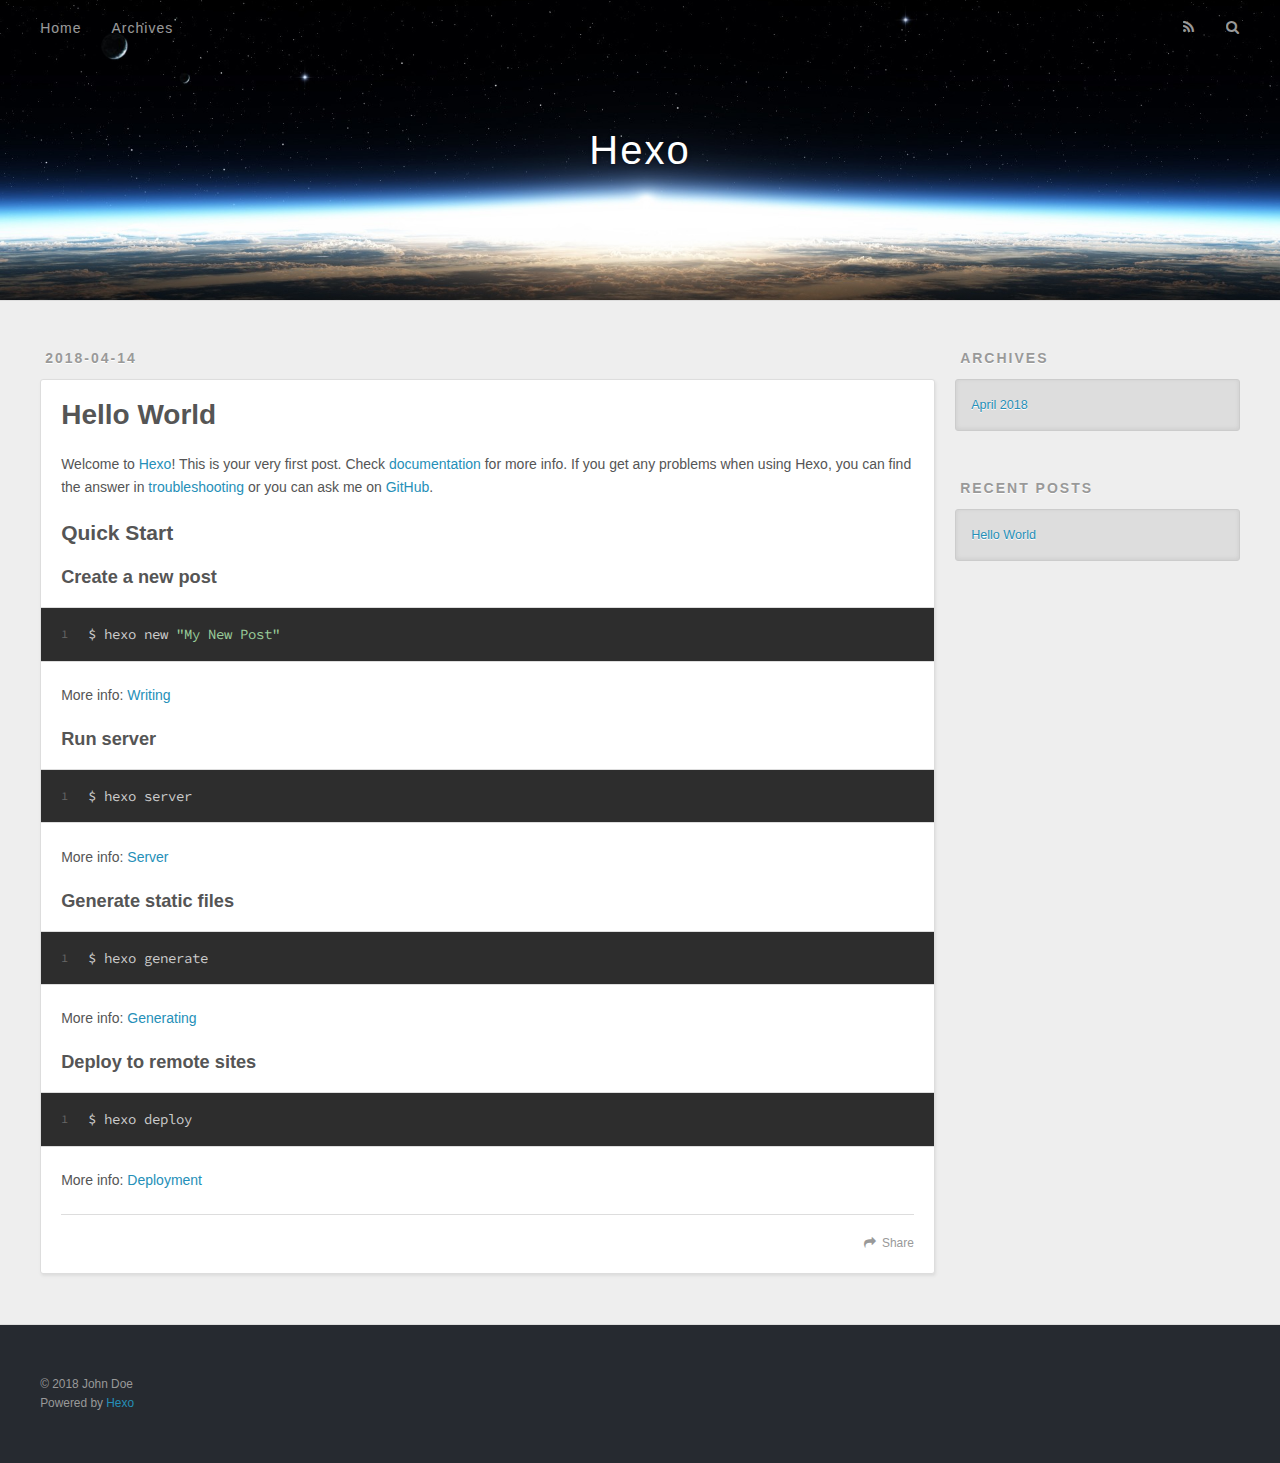
==== index.html @ f5cb9f27 "Site updated: 2018-04-14 22:08:25" ====
<!DOCTYPE html>
<html>
<head>
  <meta charset="utf-8">
  

  
  <title>Hexo</title>
  <meta name="viewport" content="width=device-width, initial-scale=1, maximum-scale=1">
  <meta property="og:type" content="website">
<meta property="og:title" content="Hexo">
<meta property="og:url" content="http://yoursite.com/index.html">
<meta property="og:site_name" content="Hexo">
<meta property="og:locale" content="default">
<meta name="twitter:card" content="summary">
<meta name="twitter:title" content="Hexo">
  
    <link rel="alternate" href="/atom.xml" title="Hexo" type="application/atom+xml">
  
  
    <link rel="icon" href="/favicon.png">
  
  
    <link href="//fonts.googleapis.com/css?family=Source+Code+Pro" rel="stylesheet" type="text/css">
  
  <link rel="stylesheet" href="/css/style.css">
</head>

<body>
  <div id="container">
    <div id="wrap">
      <header id="header">
  <div id="banner"></div>
  <div id="header-outer" class="outer">
    <div id="header-title" class="inner">
      <h1 id="logo-wrap">
        <a href="/" id="logo">Hexo</a>
      </h1>
      
    </div>
    <div id="header-inner" class="inner">
      <nav id="main-nav">
        <a id="main-nav-toggle" class="nav-icon"></a>
        
          <a class="main-nav-link" href="/">Home</a>
        
          <a class="main-nav-link" href="/archives">Archives</a>
        
      </nav>
      <nav id="sub-nav">
        
          <a id="nav-rss-link" class="nav-icon" href="/atom.xml" title="RSS Feed"></a>
        
        <a id="nav-search-btn" class="nav-icon" title="Search"></a>
      </nav>
      <div id="search-form-wrap">
        <form action="//google.com/search" method="get" accept-charset="UTF-8" class="search-form"><input type="search" name="q" class="search-form-input" placeholder="Search"><button type="submit" class="search-form-submit">&#xF002;</button><input type="hidden" name="sitesearch" value="http://yoursite.com"></form>
      </div>
    </div>
  </div>
</header>
      <div class="outer">
        <section id="main">
  
    <article id="post-hello-world" class="article article-type-post" itemscope itemprop="blogPost">
  <div class="article-meta">
    <a href="/2018/04/14/hello-world/" class="article-date">
  <time datetime="2018-04-14T13:18:23.000Z" itemprop="datePublished">2018-04-14</time>
</a>
    
  </div>
  <div class="article-inner">
    
    
      <header class="article-header">
        
  
    <h1 itemprop="name">
      <a class="article-title" href="/2018/04/14/hello-world/">Hello World</a>
    </h1>
  

      </header>
    
    <div class="article-entry" itemprop="articleBody">
      
        <p>Welcome to <a href="https://hexo.io/" target="_blank" rel="noopener">Hexo</a>! This is your very first post. Check <a href="https://hexo.io/docs/" target="_blank" rel="noopener">documentation</a> for more info. If you get any problems when using Hexo, you can find the answer in <a href="https://hexo.io/docs/troubleshooting.html" target="_blank" rel="noopener">troubleshooting</a> or you can ask me on <a href="https://github.com/hexojs/hexo/issues" target="_blank" rel="noopener">GitHub</a>.</p>
<h2 id="Quick-Start"><a href="#Quick-Start" class="headerlink" title="Quick Start"></a>Quick Start</h2><h3 id="Create-a-new-post"><a href="#Create-a-new-post" class="headerlink" title="Create a new post"></a>Create a new post</h3><figure class="highlight bash"><table><tr><td class="gutter"><pre><span class="line">1</span><br></pre></td><td class="code"><pre><span class="line">$ hexo new <span class="string">"My New Post"</span></span><br></pre></td></tr></table></figure>
<p>More info: <a href="https://hexo.io/docs/writing.html" target="_blank" rel="noopener">Writing</a></p>
<h3 id="Run-server"><a href="#Run-server" class="headerlink" title="Run server"></a>Run server</h3><figure class="highlight bash"><table><tr><td class="gutter"><pre><span class="line">1</span><br></pre></td><td class="code"><pre><span class="line">$ hexo server</span><br></pre></td></tr></table></figure>
<p>More info: <a href="https://hexo.io/docs/server.html" target="_blank" rel="noopener">Server</a></p>
<h3 id="Generate-static-files"><a href="#Generate-static-files" class="headerlink" title="Generate static files"></a>Generate static files</h3><figure class="highlight bash"><table><tr><td class="gutter"><pre><span class="line">1</span><br></pre></td><td class="code"><pre><span class="line">$ hexo generate</span><br></pre></td></tr></table></figure>
<p>More info: <a href="https://hexo.io/docs/generating.html" target="_blank" rel="noopener">Generating</a></p>
<h3 id="Deploy-to-remote-sites"><a href="#Deploy-to-remote-sites" class="headerlink" title="Deploy to remote sites"></a>Deploy to remote sites</h3><figure class="highlight bash"><table><tr><td class="gutter"><pre><span class="line">1</span><br></pre></td><td class="code"><pre><span class="line">$ hexo deploy</span><br></pre></td></tr></table></figure>
<p>More info: <a href="https://hexo.io/docs/deployment.html" target="_blank" rel="noopener">Deployment</a></p>

      
    </div>
    <footer class="article-footer">
      <a data-url="http://yoursite.com/2018/04/14/hello-world/" data-id="cjfzfgjb00000hgnjeav6qybo" class="article-share-link">Share</a>
      
      
    </footer>
  </div>
  
</article>


  


</section>
        
          <aside id="sidebar">
  
    

  
    

  
    
  
    
  <div class="widget-wrap">
    <h3 class="widget-title">Archives</h3>
    <div class="widget">
      <ul class="archive-list"><li class="archive-list-item"><a class="archive-list-link" href="/archives/2018/04/">April 2018</a></li></ul>
    </div>
  </div>


  
    
  <div class="widget-wrap">
    <h3 class="widget-title">Recent Posts</h3>
    <div class="widget">
      <ul>
        
          <li>
            <a href="/2018/04/14/hello-world/">Hello World</a>
          </li>
        
      </ul>
    </div>
  </div>

  
</aside>
        
      </div>
      <footer id="footer">
  
  <div class="outer">
    <div id="footer-info" class="inner">
      &copy; 2018 John Doe<br>
      Powered by <a href="http://hexo.io/" target="_blank">Hexo</a>
    </div>
  </div>
</footer>
    </div>
    <nav id="mobile-nav">
  
    <a href="/" class="mobile-nav-link">Home</a>
  
    <a href="/archives" class="mobile-nav-link">Archives</a>
  
</nav>
    

<script src="//ajax.googleapis.com/ajax/libs/jquery/2.0.3/jquery.min.js"></script>


  <link rel="stylesheet" href="/fancybox/jquery.fancybox.css">
  <script src="/fancybox/jquery.fancybox.pack.js"></script>


<script src="/js/script.js"></script>



  </div>
</body>
</html>
---- css/style.css ----
body {
  width: 100%;
}
body:before,
body:after {
  content: "";
  display: table;
}
body:after {
  clear: both;
}
html,
body,
div,
span,
applet,
object,
iframe,
h1,
h2,
h3,
h4,
h5,
h6,
p,
blockquote,
pre,
a,
abbr,
acronym,
address,
big,
cite,
code,
del,
dfn,
em,
img,
ins,
kbd,
q,
s,
samp,
small,
strike,
strong,
sub,
sup,
tt,
var,
dl,
dt,
dd,
ol,
ul,
li,
fieldset,
form,
label,
legend,
table,
caption,
tbody,
tfoot,
thead,
tr,
th,
td {
  margin: 0;
  padding: 0;
  border: 0;
  outline: 0;
  font-weight: inherit;
  font-style: inherit;
  font-family: inherit;
  font-size: 100%;
  vertical-align: baseline;
}
body {
  line-height: 1;
  color: #000;
  background: #fff;
}
ol,
ul {
  list-style: none;
}
table {
  border-collapse: separate;
  border-spacing: 0;
  vertical-align: middle;
}
caption,
th,
td {
  text-align: left;
  font-weight: normal;
  vertical-align: middle;
}
a img {
  border: none;
}
input,
button {
  margin: 0;
  padding: 0;
}
input::-moz-focus-inner,
button::-moz-focus-inner {
  border: 0;
  padding: 0;
}
@font-face {
  font-family: FontAwesome;
  font-style: normal;
  font-weight: normal;
  src: url("fonts/fontawesome-webfont.eot?v=#4.0.3");
  src: url("fonts/fontawesome-webfont.eot?#iefix&v=#4.0.3") format("embedded-opentype"), url("fonts/fontawesome-webfont.woff?v=#4.0.3") format("woff"), url("fonts/fontawesome-webfont.ttf?v=#4.0.3") format("truetype"), url("fonts/fontawesome-webfont.svg#fontawesomeregular?v=#4.0.3") format("svg");
}
html,
body,
#container {
  height: 100%;
}
body {
  background: #eee;
  font: 14px -apple-system, BlinkMacSystemFont, "Segoe UI", "Roboto", "Oxygen", "Ubuntu", "Cantarell", "Fira Sans", "Droid Sans", "Helvetica Neue", sans-serif;
  -webkit-text-size-adjust: 100%;
}
.outer {
  max-width: 1220px;
  margin: 0 auto;
  padding: 0 20px;
}
.outer:before,
.outer:after {
  content: "";
  display: table;
}
.outer:after {
  clear: both;
}
.inner {
  display: inline;
  float: left;
  width: 98.33333333333333%;
  margin: 0 0.833333333333333%;
}
.left,
.alignleft {
  float: left;
}
.right,
.alignright {
  float: right;
}
.clear {
  clear: both;
}
#container {
  position: relative;
}
.mobile-nav-on {
  overflow: hidden;
}
#wrap {
  height: 100%;
  width: 100%;
  position: absolute;
  top: 0;
  left: 0;
  -webkit-transition: 0.2s ease-out;
  -moz-transition: 0.2s ease-out;
  -ms-transition: 0.2s ease-out;
  transition: 0.2s ease-out;
  z-index: 1;
  background: #eee;
}
.mobile-nav-on #wrap {
  left: 280px;
}
@media screen and (min-width: 768px) {
  #main {
    display: inline;
    float: left;
    width: 73.33333333333333%;
    margin: 0 0.833333333333333%;
  }
}
.article-date,
.article-category-link,
.archive-year,
.widget-title {
  text-decoration: none;
  text-transform: uppercase;
  letter-spacing: 2px;
  color: #999;
  margin-bottom: 1em;
  margin-left: 5px;
  line-height: 1em;
  text-shadow: 0 1px #fff;
  font-weight: bold;
}
.article-inner,
.archive-article-inner {
  background: #fff;
  -webkit-box-shadow: 1px 2px 3px #ddd;
  box-shadow: 1px 2px 3px #ddd;
  border: 1px solid #ddd;
  border-radius: 3px;
}
.article-entry h1,
.widget h1 {
  font-size: 2em;
}
.article-entry h2,
.widget h2 {
  font-size: 1.5em;
}
.article-entry h3,
.widget h3 {
  font-size: 1.3em;
}
.article-entry h4,
.widget h4 {
  font-size: 1.2em;
}
.article-entry h5,
.widget h5 {
  font-size: 1em;
}
.article-entry h6,
.widget h6 {
  font-size: 1em;
  color: #999;
}
.article-entry hr,
.widget hr {
  border: 1px dashed #ddd;
}
.article-entry strong,
.widget strong {
  font-weight: bold;
}
.article-entry em,
.widget em,
.article-entry cite,
.widget cite {
  font-style: italic;
}
.article-entry sup,
.widget sup,
.article-entry sub,
.widget sub {
  font-size: 0.75em;
  line-height: 0;
  position: relative;
  vertical-align: baseline;
}
.article-entry sup,
.widget sup {
  top: -0.5em;
}
.article-entry sub,
.widget sub {
  bottom: -0.2em;
}
.article-entry small,
.widget small {
  font-size: 0.85em;
}
.article-entry acronym,
.widget acronym,
.article-entry abbr,
.widget abbr {
  border-bottom: 1px dotted;
}
.article-entry ul,
.widget ul,
.article-entry ol,
.widget ol,
.article-entry dl,
.widget dl {
  margin: 0 20px;
  line-height: 1.6em;
}
.article-entry ul ul,
.widget ul ul,
.article-entry ol ul,
.widget ol ul,
.article-entry ul ol,
.widget ul ol,
.article-entry ol ol,
.widget ol ol {
  margin-top: 0;
  margin-bottom: 0;
}
.article-entry ul,
.widget ul {
  list-style: disc;
}
.article-entry ol,
.widget ol {
  list-style: decimal;
}
.article-entry dt,
.widget dt {
  font-weight: bold;
}
#header {
  height: 300px;
  position: relative;
  border-bottom: 1px solid #ddd;
}
#header:before,
#header:after {
  content: "";
  position: absolute;
  left: 0;
  right: 0;
  height: 40px;
}
#header:before {
  top: 0;
  background: -webkit-linear-gradient(rgba(0,0,0,0.2), transparent);
  background: -moz-linear-gradient(rgba(0,0,0,0.2), transparent);
  background: -ms-linear-gradient(rgba(0,0,0,0.2), transparent);
  background: linear-gradient(rgba(0,0,0,0.2), transparent);
}
#header:after {
  bottom: 0;
  background: -webkit-linear-gradient(transparent, rgba(0,0,0,0.2));
  background: -moz-linear-gradient(transparent, rgba(0,0,0,0.2));
  background: -ms-linear-gradient(transparent, rgba(0,0,0,0.2));
  background: linear-gradient(transparent, rgba(0,0,0,0.2));
}
#header-outer {
  height: 100%;
  position: relative;
}
#header-inner {
  position: relative;
  overflow: hidden;
}
#banner {
  position: absolute;
  top: 0;
  left: 0;
  width: 100%;
  height: 100%;
  background: url("images/banner.jpg") center #000;
  -webkit-background-size: cover;
  -moz-background-size: cover;
  background-size: cover;
  z-index: -1;
}
#header-title {
  text-align: center;
  height: 40px;
  position: absolute;
  top: 50%;
  left: 0;
  margin-top: -20px;
}
#logo,
#subtitle {
  text-decoration: none;
  color: #fff;
  font-weight: 300;
  text-shadow: 0 1px 4px rgba(0,0,0,0.3);
}
#logo {
  font-size: 40px;
  line-height: 40px;
  letter-spacing: 2px;
}
#subtitle {
  font-size: 16px;
  line-height: 16px;
  letter-spacing: 1px;
}
#subtitle-wrap {
  margin-top: 16px;
}
#main-nav {
  float: left;
  margin-left: -15px;
}
.nav-icon,
.main-nav-link {
  float: left;
  color: #fff;
  opacity: 0.6;
  text-decoration: none;
  text-shadow: 0 1px rgba(0,0,0,0.2);
  -webkit-transition: opacity 0.2s;
  -moz-transition: opacity 0.2s;
  -ms-transition: opacity 0.2s;
  transition: opacity 0.2s;
  display: block;
  padding: 20px 15px;
}
.nav-icon:hover,
.main-nav-link:hover {
  opacity: 1;
}
.nav-icon {
  font-family: FontAwesome;
  text-align: center;
  font-size: 14px;
  width: 14px;
  height: 14px;
  padding: 20px 15px;
  position: relative;
  cursor: pointer;
}
.main-nav-link {
  font-weight: 300;
  letter-spacing: 1px;
}
@media screen and (max-width: 479px) {
  .main-nav-link {
    display: none;
  }
}
#main-nav-toggle {
  display: none;
}
#main-nav-toggle:before {
  content: "\f0c9";
}
@media screen and (max-width: 479px) {
  #main-nav-toggle {
    display: block;
  }
}
#sub-nav {
  float: right;
  margin-right: -15px;
}
#nav-rss-link:before {
  content: "\f09e";
}
#nav-search-btn:before {
  content: "\f002";
}
#search-form-wrap {
  position: absolute;
  top: 15px;
  width: 150px;
  height: 30px;
  right: -150px;
  opacity: 0;
  -webkit-transition: 0.2s ease-out;
  -moz-transition: 0.2s ease-out;
  -ms-transition: 0.2s ease-out;
  transition: 0.2s ease-out;
}
#search-form-wrap.on {
  opacity: 1;
  right: 0;
}
@media screen and (max-width: 479px) {
  #search-form-wrap {
    width: 100%;
    right: -100%;
  }
}
.search-form {
  position: absolute;
  top: 0;
  left: 0;
  right: 0;
  background: #fff;
  padding: 5px 15px;
  border-radius: 15px;
  -webkit-box-shadow: 0 0 10px rgba(0,0,0,0.3);
  box-shadow: 0 0 10px rgba(0,0,0,0.3);
}
.search-form-input {
  border: none;
  background: none;
  color: #555;
  width: 100%;
  font: 13px -apple-system, BlinkMacSystemFont, "Segoe UI", "Roboto", "Oxygen", "Ubuntu", "Cantarell", "Fira Sans", "Droid Sans", "Helvetica Neue", sans-serif;
  outline: none;
}
.search-form-input::-webkit-search-results-decoration,
.search-form-input::-webkit-search-cancel-button {
  -webkit-appearance: none;
}
.search-form-submit {
  position: absolute;
  top: 50%;
  right: 10px;
  margin-top: -7px;
  font: 13px FontAwesome;
  border: none;
  background: none;
  color: #bbb;
  cursor: pointer;
}
.search-form-submit:hover,
.search-form-submit:focus {
  color: #777;
}
.article {
  margin: 50px 0;
}
.article-inner {
  overflow: hidden;
}
.article-meta:before,
.article-meta:after {
  content: "";
  display: table;
}
.article-meta:after {
  clear: both;
}
.article-date {
  float: left;
}
.article-category {
  float: left;
  line-height: 1em;
  color: #ccc;
  text-shadow: 0 1px #fff;
  margin-left: 8px;
}
.article-category:before {
  content: "\2022";
}
.article-category-link {
  margin: 0 12px 1em;
}
.article-header {
  padding: 20px 20px 0;
}
.article-title {
  text-decoration: none;
  font-size: 2em;
  font-weight: bold;
  color: #555;
  line-height: 1.1em;
  -webkit-transition: color 0.2s;
  -moz-transition: color 0.2s;
  -ms-transition: color 0.2s;
  transition: color 0.2s;
}
a.article-title:hover {
  color: #258fb8;
}
.article-entry {
  color: #555;
  padding: 0 20px;
}
.article-entry:before,
.article-entry:after {
  content: "";
  display: table;
}
.article-entry:after {
  clear: both;
}
.article-entry p,
.article-entry table {
  line-height: 1.6em;
  margin: 1.6em 0;
}
.article-entry h1,
.article-entry h2,
.article-entry h3,
.article-entry h4,
.article-entry h5,
.article-entry h6 {
  font-weight: bold;
}
.article-entry h1,
.article-entry h2,
.article-entry h3,
.article-entry h4,
.article-entry h5,
.article-entry h6 {
  line-height: 1.1em;
  margin: 1.1em 0;
}
.article-entry a {
  color: #258fb8;
  text-decoration: none;
}
.article-entry a:hover {
  text-decoration: underline;
}
.article-entry ul,
.article-entry ol,
.article-entry dl {
  margin-top: 1.6em;
  margin-bottom: 1.6em;
}
.article-entry img,
.article-entry video {
  max-width: 100%;
  height: auto;
  display: block;
  margin: auto;
}
.article-entry iframe {
  border: none;
}
.article-entry table {
  width: 100%;
  border-collapse: collapse;
  border-spacing: 0;
}
.article-entry th {
  font-weight: bold;
  border-bottom: 3px solid #ddd;
  padding-bottom: 0.5em;
}
.article-entry td {
  border-bottom: 1px solid #ddd;
  padding: 10px 0;
}
.article-entry blockquote {
  font-family: Georgia, "Times New Roman", serif;
  font-size: 1.4em;
  margin: 1.6em 20px;
  text-align: center;
}
.article-entry blockquote footer {
  font-size: 14px;
  margin: 1.6em 0;
  font-family: -apple-system, BlinkMacSystemFont, "Segoe UI", "Roboto", "Oxygen", "Ubuntu", "Cantarell", "Fira Sans", "Droid Sans", "Helvetica Neue", sans-serif;
}
.article-entry blockquote footer cite:before {
  content: "—";
  padding: 0 0.5em;
}
.article-entry .pullquote {
  text-align: left;
  width: 45%;
  margin: 0;
}
.article-entry .pullquote.left {
  margin-left: 0.5em;
  margin-right: 1em;
}
.article-entry .pullquote.right {
  margin-right: 0.5em;
  margin-left: 1em;
}
.article-entry .caption {
  color: #999;
  display: block;
  font-size: 0.9em;
  margin-top: 0.5em;
  position: relative;
  text-align: center;
}
.article-entry .video-container {
  position: relative;
  padding-top: 56.25%;
  height: 0;
  overflow: hidden;
}
.article-entry .video-container iframe,
.article-entry .video-container object,
.article-entry .video-container embed {
  position: absolute;
  top: 0;
  left: 0;
  width: 100%;
  height: 100%;
  margin-top: 0;
}
.article-more-link a {
  display: inline-block;
  line-height: 1em;
  padding: 6px 15px;
  border-radius: 15px;
  background: #eee;
  color: #999;
  text-shadow: 0 1px #fff;
  text-decoration: none;
}
.article-more-link a:hover {
  background: #258fb8;
  color: #fff;
  text-decoration: none;
  text-shadow: 0 1px #1e7293;
}
.article-footer {
  font-size: 0.85em;
  line-height: 1.6em;
  border-top: 1px solid #ddd;
  padding-top: 1.6em;
  margin: 0 20px 20px;
}
.article-footer:before,
.article-footer:after {
  content: "";
  display: table;
}
.article-footer:after {
  clear: both;
}
.article-footer a {
  color: #999;
  text-decoration: none;
}
.article-footer a:hover {
  color: #555;
}
.article-tag-list-item {
  float: left;
  margin-right: 10px;
}
.article-tag-list-link:before {
  content: "#";
}
.article-comment-link {
  float: right;
}
.article-comment-link:before {
  content: "\f075";
  font-family: FontAwesome;
  padding-right: 8px;
}
.article-share-link {
  cursor: pointer;
  float: right;
  margin-left: 20px;
}
.article-share-link:before {
  content: "\f064";
  font-family: FontAwesome;
  padding-right: 6px;
}
#article-nav {
  position: relative;
}
#article-nav:before,
#article-nav:after {
  content: "";
  display: table;
}
#article-nav:after {
  clear: both;
}
@media screen and (min-width: 768px) {
  #article-nav {
    margin: 50px 0;
  }
  #article-nav:before {
    width: 8px;
    height: 8px;
    position: absolute;
    top: 50%;
    left: 50%;
    margin-top: -4px;
    margin-left: -4px;
    content: "";
    border-radius: 50%;
    background: #ddd;
    -webkit-box-shadow: 0 1px 2px #fff;
    box-shadow: 0 1px 2px #fff;
  }
}
.article-nav-link-wrap {
  text-decoration: none;
  text-shadow: 0 1px #fff;
  color: #999;
  -webkit-box-sizing: border-box;
  -moz-box-sizing: border-box;
  box-sizing: border-box;
  margin-top: 50px;
  text-align: center;
  display: block;
}
.article-nav-link-wrap:hover {
  color: #555;
}
@media screen and (min-width: 768px) {
  .article-nav-link-wrap {
    width: 50%;
    margin-top: 0;
  }
}
@media screen and (min-width: 768px) {
  #article-nav-newer {
    float: left;
    text-align: right;
    padding-right: 20px;
  }
}
@media screen and (min-width: 768px) {
  #article-nav-older {
    float: right;
    text-align: left;
    padding-left: 20px;
  }
}
.article-nav-caption {
  text-transform: uppercase;
  letter-spacing: 2px;
  color: #ddd;
  line-height: 1em;
  font-weight: bold;
}
#article-nav-newer .article-nav-caption {
  margin-right: -2px;
}
.article-nav-title {
  font-size: 0.85em;
  line-height: 1.6em;
  margin-top: 0.5em;
}
.article-share-box {
  position: absolute;
  display: none;
  background: #fff;
  -webkit-box-shadow: 1px 2px 10px rgba(0,0,0,0.2);
  box-shadow: 1px 2px 10px rgba(0,0,0,0.2);
  border-radius: 3px;
  margin-left: -145px;
  overflow: hidden;
  z-index: 1;
}
.article-share-box.on {
  display: block;
}
.article-share-input {
  width: 100%;
  background: none;
  -webkit-box-sizing: border-box;
  -moz-box-sizing: border-box;
  box-sizing: border-box;
  font: 14px -apple-system, BlinkMacSystemFont, "Segoe UI", "Roboto", "Oxygen", "Ubuntu", "Cantarell", "Fira Sans", "Droid Sans", "Helvetica Neue", sans-serif;
  padding: 0 15px;
  color: #555;
  outline: none;
  border: 1px solid #ddd;
  border-radius: 3px 3px 0 0;
  height: 36px;
  line-height: 36px;
}
.article-share-links {
  background: #eee;
}
.article-share-links:before,
.article-share-links:after {
  content: "";
  display: table;
}
.article-share-links:after {
  clear: both;
}
.article-share-twitter,
.article-share-facebook,
.article-share-pinterest,
.article-share-google {
  width: 50px;
  height: 36px;
  display: block;
  float: left;
  position: relative;
  color: #999;
  text-shadow: 0 1px #fff;
}
.article-share-twitter:before,
.article-share-facebook:before,
.article-share-pinterest:before,
.article-share-google:before {
  font-size: 20px;
  font-family: FontAwesome;
  width: 20px;
  height: 20px;
  position: absolute;
  top: 50%;
  left: 50%;
  margin-top: -10px;
  margin-left: -10px;
  text-align: center;
}
.article-share-twitter:hover,
.article-share-facebook:hover,
.article-share-pinterest:hover,
.article-share-google:hover {
  color: #fff;
}
.article-share-twitter:before {
  content: "\f099";
}
.article-share-twitter:hover {
  background: #00aced;
  text-shadow: 0 1px #008abe;
}
.article-share-facebook:before {
  content: "\f09a";
}
.article-share-facebook:hover {
  background: #3b5998;
  text-shadow: 0 1px #2f477a;
}
.article-share-pinterest:before {
  content: "\f0d2";
}
.article-share-pinterest:hover {
  background: #cb2027;
  text-shadow: 0 1px #a21a1f;
}
.article-share-google:before {
  content: "\f0d5";
}
.article-share-google:hover {
  background: #dd4b39;
  text-shadow: 0 1px #be3221;
}
.article-gallery {
  background: #000;
  position: relative;
}
.article-gallery-photos {
  position: relative;
  overflow: hidden;
}
.article-gallery-img {
  display: none;
  max-width: 100%;
}
.article-gallery-img:first-child {
  display: block;
}
.article-gallery-img.loaded {
  position: absolute;
  display: block;
}
.article-gallery-img img {
  display: block;
  max-width: 100%;
  margin: 0 auto;
}
#comments {
  background: #fff;
  -webkit-box-shadow: 1px 2px 3px #ddd;
  box-shadow: 1px 2px 3px #ddd;
  padding: 20px;
  border: 1px solid #ddd;
  border-radius: 3px;
  margin: 50px 0;
}
#comments a {
  color: #258fb8;
}
.archives-wrap {
  margin: 50px 0;
}
.archives:before,
.archives:after {
  content: "";
  display: table;
}
.archives:after {
  clear: both;
}
.archive-year-wrap {
  margin-bottom: 1em;
}
.archives {
  -webkit-column-gap: 10px;
  -moz-column-gap: 10px;
  column-gap: 10px;
}
@media screen and (min-width: 480px) and (max-width: 767px) {
  .archives {
    -webkit-column-count: 2;
    -moz-column-count: 2;
    column-count: 2;
  }
}
@media screen and (min-width: 768px) {
  .archives {
    -webkit-column-count: 3;
    -moz-column-count: 3;
    column-count: 3;
  }
}
.archive-article {
  -webkit-column-break-inside: avoid;
  page-break-inside: avoid;
  overflow: hidden;
  break-inside: avoid-column;
}
.archive-article-inner {
  padding: 10px;
  margin-bottom: 15px;
}
.archive-article-title {
  text-decoration: none;
  font-weight: bold;
  color: #555;
  -webkit-transition: color 0.2s;
  -moz-transition: color 0.2s;
  -ms-transition: color 0.2s;
  transition: color 0.2s;
  line-height: 1.6em;
}
.archive-article-title:hover {
  color: #258fb8;
}
.archive-article-footer {
  margin-top: 1em;
}
.archive-article-date {
  color: #999;
  text-decoration: none;
  font-size: 0.85em;
  line-height: 1em;
  margin-bottom: 0.5em;
  display: block;
}
#page-nav {
  margin: 50px auto;
  background: #fff;
  -webkit-box-shadow: 1px 2px 3px #ddd;
  box-shadow: 1px 2px 3px #ddd;
  border: 1px solid #ddd;
  border-radius: 3px;
  text-align: center;
  color: #999;
  overflow: hidden;
}
#page-nav:before,
#page-nav:after {
  content: "";
  display: table;
}
#page-nav:after {
  clear: both;
}
#page-nav a,
#page-nav span {
  padding: 10px 20px;
  line-height: 1;
  height: 2ex;
}
#page-nav a {
  color: #999;
  text-decoration: none;
}
#page-nav a:hover {
  background: #999;
  color: #fff;
}
#page-nav .prev {
  float: left;
}
#page-nav .next {
  float: right;
}
#page-nav .page-number {
  display: inline-block;
}
@media screen and (max-width: 479px) {
  #page-nav .page-number {
    display: none;
  }
}
#page-nav .current {
  color: #555;
  font-weight: bold;
}
#page-nav .space {
  color: #ddd;
}
#footer {
  background: #262a30;
  padding: 50px 0;
  border-top: 1px solid #ddd;
  color: #999;
}
#footer a {
  color: #258fb8;
  text-decoration: none;
}
#footer a:hover {
  text-decoration: underline;
}
#footer-info {
  line-height: 1.6em;
  font-size: 0.85em;
}
.article-entry pre,
.article-entry .highlight {
  background: #2d2d2d;
  margin: 0 -20px;
  padding: 15px 20px;
  border-style: solid;
  border-color: #ddd;
  border-width: 1px 0;
  overflow: auto;
  color: #ccc;
  line-height: 22.400000000000002px;
}
.article-entry .highlight .gutter pre,
.article-entry .gist .gist-file .gist-data .line-numbers {
  color: #666;
  font-size: 0.85em;
}
.article-entry pre,
.article-entry code {
  font-family: "Source Code Pro", Consolas, Monaco, Menlo, Consolas, monospace;
}
.article-entry code {
  background: #eee;
  text-shadow: 0 1px #fff;
  padding: 0 0.3em;
}
.article-entry pre code {
  background: none;
  text-shadow: none;
  padding: 0;
}
.article-entry .highlight pre {
  border: none;
  margin: 0;
  padding: 0;
}
.article-entry .highlight table {
  margin: 0;
  width: auto;
}
.article-entry .highlight td {
  border: none;
  padding: 0;
}
.article-entry .highlight figcaption {
  font-size: 0.85em;
  color: #999;
  line-height: 1em;
  margin-bottom: 1em;
}
.article-entry .highlight figcaption:before,
.article-entry .highlight figcaption:after {
  content: "";
  display: table;
}
.article-entry .highlight figcaption:after {
  clear: both;
}
.article-entry .highlight figcaption a {
  float: right;
}
.article-entry .highlight .gutter pre {
  text-align: right;
  padding-right: 20px;
}
.article-entry .highlight .line {
  height: 22.400000000000002px;
}
.article-entry .highlight .line.marked {
  background: #515151;
}
.article-entry .gist {
  margin: 0 -20px;
  border-style: solid;
  border-color: #ddd;
  border-width: 1px 0;
  background: #2d2d2d;
  padding: 15px 20px 15px 0;
}
.article-entry .gist .gist-file {
  border: none;
  font-family: "Source Code Pro", Consolas, Monaco, Menlo, Consolas, monospace;
  margin: 0;
}
.article-entry .gist .gist-file .gist-data {
  background: none;
  border: none;
}
.article-entry .gist .gist-file .gist-data .line-numbers {
  background: none;
  border: none;
  padding: 0 20px 0 0;
}
.article-entry .gist .gist-file .gist-data .line-data {
  padding: 0 !important;
}
.article-entry .gist .gist-file .highlight {
  margin: 0;
  padding: 0;
  border: none;
}
.article-entry .gist .gist-file .gist-meta {
  background: #2d2d2d;
  color: #999;
  font: 0.85em -apple-system, BlinkMacSystemFont, "Segoe UI", "Roboto", "Oxygen", "Ubuntu", "Cantarell", "Fira Sans", "Droid Sans", "Helvetica Neue", sans-serif;
  text-shadow: 0 0;
  padding: 0;
  margin-top: 1em;
  margin-left: 20px;
}
.article-entry .gist .gist-file .gist-meta a {
  color: #258fb8;
  font-weight: normal;
}
.article-entry .gist .gist-file .gist-meta a:hover {
  text-decoration: underline;
}
pre .comment,
pre .title {
  color: #999;
}
pre .variable,
pre .attribute,
pre .tag,
pre .regexp,
pre .ruby .constant,
pre .xml .tag .title,
pre .xml .pi,
pre .xml .doctype,
pre .html .doctype,
pre .css .id,
pre .css .class,
pre .css .pseudo {
  color: #f2777a;
}
pre .number,
pre .preprocessor,
pre .built_in,
pre .literal,
pre .params,
pre .constant {
  color: #f99157;
}
pre .class,
pre .ruby .class .title,
pre .css .rules .attribute {
  color: #9c9;
}
pre .string,
pre .value,
pre .inheritance,
pre .header,
pre .ruby .symbol,
pre .xml .cdata {
  color: #9c9;
}
pre .css .hexcolor {
  color: #6cc;
}
pre .function,
pre .python .decorator,
pre .python .title,
pre .ruby .function .title,
pre .ruby .title .keyword,
pre .perl .sub,
pre .javascript .title,
pre .coffeescript .title {
  color: #69c;
}
pre .keyword,
pre .javascript .function {
  color: #c9c;
}
@media screen and (max-width: 479px) {
  #mobile-nav {
    position: absolute;
    top: 0;
    left: 0;
    width: 280px;
    height: 100%;
    background: #191919;
    border-right: 1px solid #fff;
  }
}
@media screen and (max-width: 479px) {
  .mobile-nav-link {
    display: block;
    color: #999;
    text-decoration: none;
    padding: 15px 20px;
    font-weight: bold;
  }
  .mobile-nav-link:hover {
    color: #fff;
  }
}
@media screen and (min-width: 768px) {
  #sidebar {
    display: inline;
    float: left;
    width: 23.333333333333332%;
    margin: 0 0.833333333333333%;
  }
}
.widget-wrap {
  margin: 50px 0;
}
.widget {
  color: #777;
  text-shadow: 0 1px #fff;
  background: #ddd;
  -webkit-box-shadow: 0 -1px 4px #ccc inset;
  box-shadow: 0 -1px 4px #ccc inset;
  border: 1px solid #ccc;
  padding: 15px;
  border-radius: 3px;
}
.widget a {
  color: #258fb8;
  text-decoration: none;
}
.widget a:hover {
  text-decoration: underline;
}
.widget ul ul,
.widget ol ul,
.widget dl ul,
.widget ul ol,
.widget ol ol,
.widget dl ol,
.widget ul dl,
.widget ol dl,
.widget dl dl {
  margin-left: 15px;
  list-style: disc;
}
.widget {
  line-height: 1.6em;
  word-wrap: break-word;
  font-size: 0.9em;
}
.widget ul,
.widget ol {
  list-style: none;
  margin: 0;
}
.widget ul ul,
.widget ol ul,
.widget ul ol,
.widget ol ol {
  margin: 0 20px;
}
.widget ul ul,
.widget ol ul {
  list-style: disc;
}
.widget ul ol,
.widget ol ol {
  list-style: decimal;
}
.category-list-count,
.tag-list-count,
.archive-list-count {
  padding-left: 5px;
  color: #999;
  font-size: 0.85em;
}
.category-list-count:before,
.tag-list-count:before,
.archive-list-count:before {
  content: "(";
}
.category-list-count:after,
.tag-list-count:after,
.archive-list-count:after {
  content: ")";
}
.tagcloud a {
  margin-right: 5px;
  display: inline-block;
}
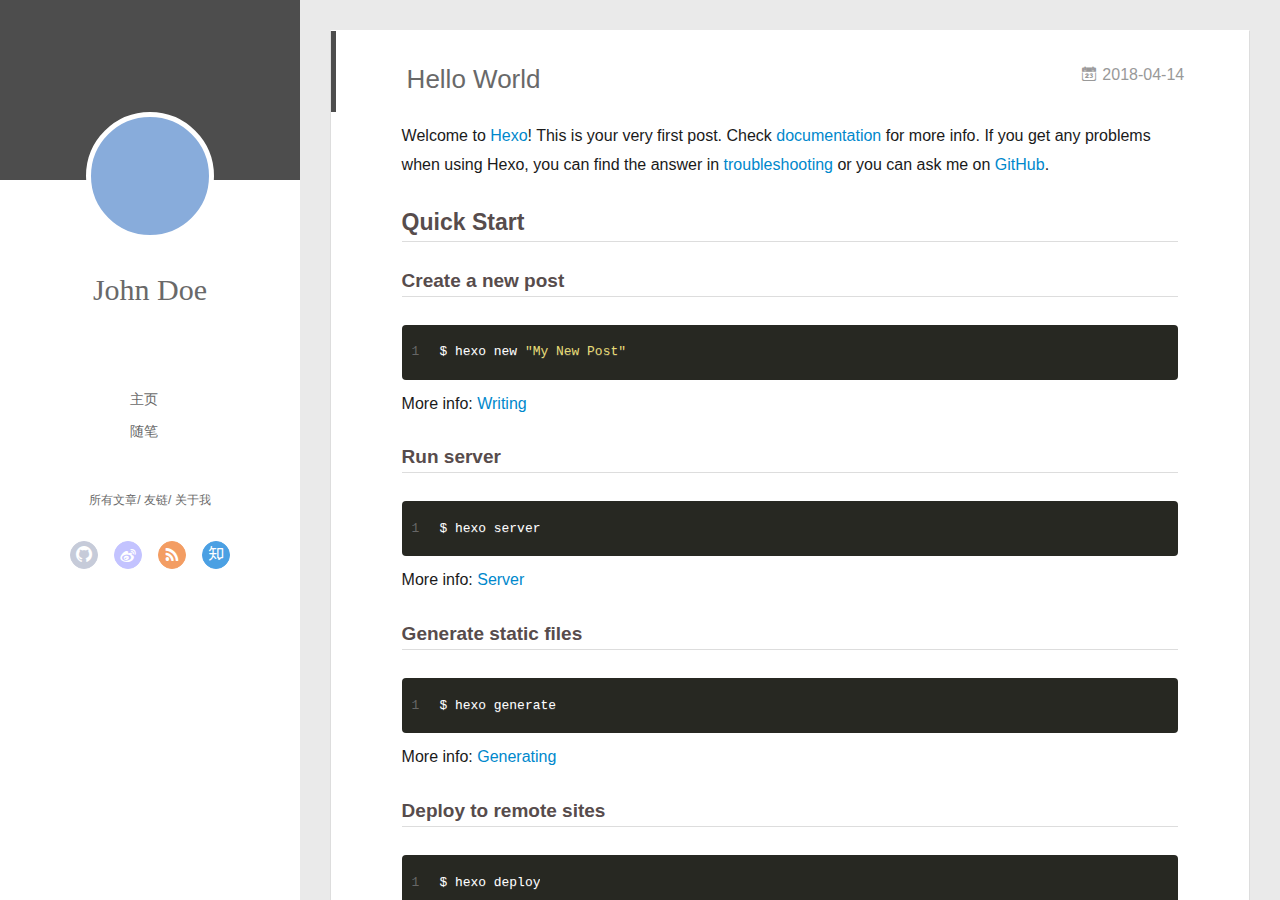
==== commit 8d698dd9: "Site updated: 2018-04-14 23:03:20" ====
--- a/index.html
+++ b/index.html
@@ -3,8 +3,9 @@
 <head>
   <meta charset="utf-8">
   
-
-  
+  <meta name="renderer" content="webkit">
+  <meta http-equiv="X-UA-Compatible" content="IE=edge" >
+  <link rel="dns-prefetch" href="http://yoursite.com">
   <title>Hexo</title>
   <meta name="viewport" content="width=device-width, initial-scale=1, maximum-scale=1">
   <meta property="og:type" content="website">
@@ -15,62 +16,144 @@
 <meta name="twitter:card" content="summary">
 <meta name="twitter:title" content="Hexo">
   
-    <link rel="alternate" href="/atom.xml" title="Hexo" type="application/atom+xml">
+    <link rel="alternative" href="/atom.xml" title="Hexo" type="application/atom+xml">
   
   
     <link rel="icon" href="/favicon.png">
   
-  
-    <link href="//fonts.googleapis.com/css?family=Source+Code+Pro" rel="stylesheet" type="text/css">
-  
-  <link rel="stylesheet" href="/css/style.css">
+  <link rel="stylesheet" type="text/css" href="/./main.0cf68a.css">
+  <style type="text/css">
+  
+    #container.show {
+      background: linear-gradient(200deg,#a0cfe4,#e8c37e);
+    }
+  </style>
+  
+
+  
+
 </head>
 
 <body>
-  <div id="container">
-    <div id="wrap">
-      <header id="header">
-  <div id="banner"></div>
-  <div id="header-outer" class="outer">
-    <div id="header-title" class="inner">
-      <h1 id="logo-wrap">
-        <a href="/" id="logo">Hexo</a>
-      </h1>
-      
-    </div>
-    <div id="header-inner" class="inner">
-      <nav id="main-nav">
-        <a id="main-nav-toggle" class="nav-icon"></a>
-        
-          <a class="main-nav-link" href="/">Home</a>
-        
-          <a class="main-nav-link" href="/archives">Archives</a>
-        
-      </nav>
-      <nav id="sub-nav">
-        
-          <a id="nav-rss-link" class="nav-icon" href="/atom.xml" title="RSS Feed"></a>
-        
-        <a id="nav-search-btn" class="nav-icon" title="Search"></a>
-      </nav>
-      <div id="search-form-wrap">
-        <form action="//google.com/search" method="get" accept-charset="UTF-8" class="search-form"><input type="search" name="q" class="search-form-input" placeholder="Search"><button type="submit" class="search-form-submit">&#xF002;</button><input type="hidden" name="sitesearch" value="http://yoursite.com"></form>
-      </div>
-    </div>
-  </div>
-</header>
-      <div class="outer">
-        <section id="main">
-  
-    <article id="post-hello-world" class="article article-type-post" itemscope itemprop="blogPost">
-  <div class="article-meta">
-    <a href="/2018/04/14/hello-world/" class="article-date">
-  <time datetime="2018-04-14T13:18:23.000Z" itemprop="datePublished">2018-04-14</time>
-</a>
-    
-  </div>
+  <div id="container" q-class="show:isCtnShow">
+    <canvas id="anm-canvas" class="anm-canvas"></canvas>
+    <div class="left-col" q-class="show:isShow">
+      
+<div class="overlay" style="background: #4d4d4d"></div>
+<div class="intrude-less">
+	<header id="header" class="inner">
+		<a href="/" class="profilepic">
+			<img src="" class="js-avatar">
+		</a>
+		<hgroup>
+		  <h1 class="header-author"><a href="/">John Doe</a></h1>
+		</hgroup>
+		
+
+		<nav class="header-menu">
+			<ul>
+			
+				<li><a href="/">主页</a></li>
+	        
+				<li><a href="/tags/随笔/">随笔</a></li>
+	        
+			</ul>
+		</nav>
+		<nav class="header-smart-menu">
+    		
+    			
+    			<a q-on="click: openSlider(e, 'innerArchive')" href="javascript:void(0)">所有文章</a>
+    			
+            
+    			
+    			<a q-on="click: openSlider(e, 'friends')" href="javascript:void(0)">友链</a>
+    			
+            
+    			
+    			<a q-on="click: openSlider(e, 'aboutme')" href="javascript:void(0)">关于我</a>
+    			
+            
+		</nav>
+		<nav class="header-nav">
+			<div class="social">
+				
+					<a class="github" target="_blank" href="#" title="github"><i class="icon-github"></i></a>
+		        
+					<a class="weibo" target="_blank" href="#" title="weibo"><i class="icon-weibo"></i></a>
+		        
+					<a class="rss" target="_blank" href="#" title="rss"><i class="icon-rss"></i></a>
+		        
+					<a class="zhihu" target="_blank" href="#" title="zhihu"><i class="icon-zhihu"></i></a>
+		        
+			</div>
+		</nav>
+	</header>		
+</div>
+
+    </div>
+    <div class="mid-col" q-class="show:isShow,hide:isShow|isFalse">
+      
+<nav id="mobile-nav">
+  	<div class="overlay js-overlay" style="background: #4d4d4d"></div>
+	<div class="btnctn js-mobile-btnctn">
+  		<div class="slider-trigger list" q-on="click: openSlider(e)"><i class="icon icon-sort"></i></div>
+	</div>
+	<div class="intrude-less">
+		<header id="header" class="inner">
+			<div class="profilepic">
+				<img src="" class="js-avatar">
+			</div>
+			<hgroup>
+			  <h1 class="header-author js-header-author">John Doe</h1>
+			</hgroup>
+			
+			
+			
+				
+			
+				
+			
+			
+			
+			<nav class="header-nav">
+				<div class="social">
+					
+						<a class="github" target="_blank" href="#" title="github"><i class="icon-github"></i></a>
+			        
+						<a class="weibo" target="_blank" href="#" title="weibo"><i class="icon-weibo"></i></a>
+			        
+						<a class="rss" target="_blank" href="#" title="rss"><i class="icon-rss"></i></a>
+			        
+						<a class="zhihu" target="_blank" href="#" title="zhihu"><i class="icon-zhihu"></i></a>
+			        
+				</div>
+			</nav>
+
+			<nav class="header-menu js-header-menu">
+				<ul style="width: 50%">
+				
+				
+					<li style="width: 50%"><a href="/">主页</a></li>
+		        
+					<li style="width: 50%"><a href="/tags/随笔/">随笔</a></li>
+		        
+				</ul>
+			</nav>
+		</header>				
+	</div>
+	<div class="mobile-mask" style="display:none" q-show="isShow"></div>
+</nav>
+
+      <div id="wrapper" class="body-wrap">
+        <div class="menu-l">
+          <div class="canvas-wrap">
+            <canvas data-colors="#eaeaea" data-sectionHeight="100" data-contentId="js-content" id="myCanvas1" class="anm-canvas"></canvas>
+          </div>
+          <div id="js-content" class="content-ll">
+            
+  
+    <article id="post-hello-world" class="article article-type-post  article-index" itemscope itemprop="blogPost">
   <div class="article-inner">
-    
     
       <header class="article-header">
         
@@ -80,6 +163,11 @@
     </h1>
   
 
+        
+        <a href="/2018/04/14/hello-world/" class="archive-article-date">
+  	<time datetime="2018-04-14T13:18:23.000Z" itemprop="datePublished"><i class="icon-calendar icon"></i>2018-04-14</time>
+</a>
+        
       </header>
     
     <div class="article-entry" itemprop="articleBody">
@@ -95,90 +183,292 @@
 <p>More info: <a href="https://hexo.io/docs/deployment.html" target="_blank" rel="noopener">Deployment</a></p>
 
       
-    </div>
-    <footer class="article-footer">
-      <a data-url="http://yoursite.com/2018/04/14/hello-world/" data-id="cjfzfgjb00000hgnjeav6qybo" class="article-share-link">Share</a>
-      
-      
-    </footer>
+
+      
+    </div>
+    <div class="article-info article-info-index">
+      
+      
+      
+
+      
+        <p class="article-more-link">
+          <a class="article-more-a" href="/2018/04/14/hello-world/">展开全文 >></a>
+        </p>
+      
+
+      
+      <div class="clearfix"></div>
+    </div>
   </div>
-  
 </article>
 
-
-  
-
-
-</section>
-        
-          <aside id="sidebar">
-  
-    
-
-  
-    
-
-  
-    
-  
-    
-  <div class="widget-wrap">
-    <h3 class="widget-title">Archives</h3>
-    <div class="widget">
-      <ul class="archive-list"><li class="archive-list-item"><a class="archive-list-link" href="/archives/2018/04/">April 2018</a></li></ul>
-    </div>
-  </div>
-
-
-  
-    
-  <div class="widget-wrap">
-    <h3 class="widget-title">Recent Posts</h3>
-    <div class="widget">
-      <ul>
-        
-          <li>
-            <a href="/2018/04/14/hello-world/">Hello World</a>
-          </li>
-        
-      </ul>
-    </div>
-  </div>
-
-  
+<aside class="wrap-side-operation">
+    <div class="mod-side-operation">
+        
+        <div class="jump-container" id="js-jump-container" style="display:none;">
+            <a href="javascript:void(0)" class="mod-side-operation__jump-to-top">
+                <i class="icon-font icon-back"></i>
+            </a>
+            <div id="js-jump-plan-container" class="jump-plan-container" style="top: -11px;">
+                <i class="icon-font icon-plane jump-plane"></i>
+            </div>
+        </div>
+        
+        
+    </div>
 </aside>
-        
+
+
+
+
+  
+  
+
+
+          </div>
+        </div>
       </div>
       <footer id="footer">
-  
   <div class="outer">
-    <div id="footer-info" class="inner">
-      &copy; 2018 John Doe<br>
-      Powered by <a href="http://hexo.io/" target="_blank">Hexo</a>
+    <div id="footer-info">
+    	<div class="footer-left">
+    		&copy; 2018 John Doe
+    	</div>
+      	<div class="footer-right">
+      		<a href="http://hexo.io/" target="_blank">Hexo</a>  Theme <a href="https://github.com/litten/hexo-theme-yilia" target="_blank">Yilia</a> by Litten
+      	</div>
     </div>
   </div>
 </footer>
     </div>
-    <nav id="mobile-nav">
-  
-    <a href="/" class="mobile-nav-link">Home</a>
-  
-    <a href="/archives" class="mobile-nav-link">Archives</a>
-  
-</nav>
-    
-
-<script src="//ajax.googleapis.com/ajax/libs/jquery/2.0.3/jquery.min.js"></script>
-
-
-  <link rel="stylesheet" href="/fancybox/jquery.fancybox.css">
-  <script src="/fancybox/jquery.fancybox.pack.js"></script>
-
-
-<script src="/js/script.js"></script>
-
-
-
+    <script>
+	var yiliaConfig = {
+		mathjax: false,
+		isHome: true,
+		isPost: false,
+		isArchive: false,
+		isTag: false,
+		isCategory: false,
+		open_in_new: false,
+		toc_hide_index: true,
+		root: "/",
+		innerArchive: true,
+		showTags: false
+	}
+</script>
+
+<script>!function(t){function n(e){if(r[e])return r[e].exports;var i=r[e]={exports:{},id:e,loaded:!1};return t[e].call(i.exports,i,i.exports,n),i.loaded=!0,i.exports}var r={};n.m=t,n.c=r,n.p="./",n(0)}([function(t,n,r){r(195),t.exports=r(191)},function(t,n,r){var e=r(3),i=r(52),o=r(27),u=r(28),c=r(53),f="prototype",a=function(t,n,r){var s,l,h,v,p=t&a.F,d=t&a.G,y=t&a.S,g=t&a.P,b=t&a.B,m=d?e:y?e[n]||(e[n]={}):(e[n]||{})[f],x=d?i:i[n]||(i[n]={}),w=x[f]||(x[f]={});d&&(r=n);for(s in r)l=!p&&m&&void 0!==m[s],h=(l?m:r)[s],v=b&&l?c(h,e):g&&"function"==typeof h?c(Function.call,h):h,m&&u(m,s,h,t&a.U),x[s]!=h&&o(x,s,v),g&&w[s]!=h&&(w[s]=h)};e.core=i,a.F=1,a.G=2,a.S=4,a.P=8,a.B=16,a.W=32,a.U=64,a.R=128,t.exports=a},function(t,n,r){var e=r(6);t.exports=function(t){if(!e(t))throw TypeError(t+" is not an object!");return t}},function(t,n){var r=t.exports="undefined"!=typeof window&&window.Math==Math?window:"undefined"!=typeof self&&self.Math==Math?self:Function("return this")();"number"==typeof __g&&(__g=r)},function(t,n){t.exports=function(t){try{return!!t()}catch(t){return!0}}},function(t,n){var r=t.exports="undefined"!=typeof window&&window.Math==Math?window:"undefined"!=typeof self&&self.Math==Math?self:Function("return this")();"number"==typeof __g&&(__g=r)},function(t,n){t.exports=function(t){return"object"==typeof t?null!==t:"function"==typeof t}},function(t,n,r){var e=r(126)("wks"),i=r(76),o=r(3).Symbol,u="function"==typeof o;(t.exports=function(t){return e[t]||(e[t]=u&&o[t]||(u?o:i)("Symbol."+t))}).store=e},function(t,n){var r={}.hasOwnProperty;t.exports=function(t,n){return r.call(t,n)}},function(t,n,r){var e=r(94),i=r(33);t.exports=function(t){return e(i(t))}},function(t,n,r){t.exports=!r(4)(function(){return 7!=Object.defineProperty({},"a",{get:function(){return 7}}).a})},function(t,n,r){var e=r(2),i=r(167),o=r(50),u=Object.defineProperty;n.f=r(10)?Object.defineProperty:function(t,n,r){if(e(t),n=o(n,!0),e(r),i)try{return u(t,n,r)}catch(t){}if("get"in r||"set"in r)throw TypeError("Accessors not supported!");return"value"in r&&(t[n]=r.value),t}},function(t,n,r){t.exports=!r(18)(function(){return 7!=Object.defineProperty({},"a",{get:function(){return 7}}).a})},function(t,n,r){var e=r(14),i=r(22);t.exports=r(12)?function(t,n,r){return e.f(t,n,i(1,r))}:function(t,n,r){return t[n]=r,t}},function(t,n,r){var e=r(20),i=r(58),o=r(42),u=Object.defineProperty;n.f=r(12)?Object.defineProperty:function(t,n,r){if(e(t),n=o(n,!0),e(r),i)try{return u(t,n,r)}catch(t){}if("get"in r||"set"in r)throw TypeError("Accessors not supported!");return"value"in r&&(t[n]=r.value),t}},function(t,n,r){var e=r(40)("wks"),i=r(23),o=r(5).Symbol,u="function"==typeof o;(t.exports=function(t){return e[t]||(e[t]=u&&o[t]||(u?o:i)("Symbol."+t))}).store=e},function(t,n,r){var e=r(67),i=Math.min;t.exports=function(t){return t>0?i(e(t),9007199254740991):0}},function(t,n,r){var e=r(46);t.exports=function(t){return Object(e(t))}},function(t,n){t.exports=function(t){try{return!!t()}catch(t){return!0}}},function(t,n,r){var e=r(63),i=r(34);t.exports=Object.keys||function(t){return e(t,i)}},function(t,n,r){var e=r(21);t.exports=function(t){if(!e(t))throw TypeError(t+" is not an object!");return t}},function(t,n){t.exports=function(t){return"object"==typeof t?null!==t:"function"==typeof t}},function(t,n){t.exports=function(t,n){return{enumerable:!(1&t),configurable:!(2&t),writable:!(4&t),value:n}}},function(t,n){var r=0,e=Math.random();t.exports=function(t){return"Symbol(".concat(void 0===t?"":t,")_",(++r+e).toString(36))}},function(t,n){var r={}.hasOwnProperty;t.exports=function(t,n){return r.call(t,n)}},function(t,n){var r=t.exports={version:"2.4.0"};"number"==typeof __e&&(__e=r)},function(t,n){t.exports=function(t){if("function"!=typeof t)throw TypeError(t+" is not a function!");return t}},function(t,n,r){var e=r(11),i=r(66);t.exports=r(10)?function(t,n,r){return e.f(t,n,i(1,r))}:function(t,n,r){return t[n]=r,t}},function(t,n,r){var e=r(3),i=r(27),o=r(24),u=r(76)("src"),c="toString",f=Function[c],a=(""+f).split(c);r(52).inspectSource=function(t){return f.call(t)},(t.exports=function(t,n,r,c){var f="function"==typeof r;f&&(o(r,"name")||i(r,"name",n)),t[n]!==r&&(f&&(o(r,u)||i(r,u,t[n]?""+t[n]:a.join(String(n)))),t===e?t[n]=r:c?t[n]?t[n]=r:i(t,n,r):(delete t[n],i(t,n,r)))})(Function.prototype,c,function(){return"function"==typeof this&&this[u]||f.call(this)})},function(t,n,r){var e=r(1),i=r(4),o=r(46),u=function(t,n,r,e){var i=String(o(t)),u="<"+n;return""!==r&&(u+=" "+r+'="'+String(e).replace(/"/g,"&quot;")+'"'),u+">"+i+"</"+n+">"};t.exports=function(t,n){var r={};r[t]=n(u),e(e.P+e.F*i(function(){var n=""[t]('"');return n!==n.toLowerCase()||n.split('"').length>3}),"String",r)}},function(t,n,r){var e=r(115),i=r(46);t.exports=function(t){return e(i(t))}},function(t,n,r){var e=r(116),i=r(66),o=r(30),u=r(50),c=r(24),f=r(167),a=Object.getOwnPropertyDescriptor;n.f=r(10)?a:function(t,n){if(t=o(t),n=u(n,!0),f)try{return a(t,n)}catch(t){}if(c(t,n))return i(!e.f.call(t,n),t[n])}},function(t,n,r){var e=r(24),i=r(17),o=r(145)("IE_PROTO"),u=Object.prototype;t.exports=Object.getPrototypeOf||function(t){return t=i(t),e(t,o)?t[o]:"function"==typeof t.constructor&&t instanceof t.constructor?t.constructor.prototype:t instanceof Object?u:null}},function(t,n){t.exports=function(t){if(void 0==t)throw TypeError("Can't call method on  "+t);return t}},function(t,n){t.exports="constructor,hasOwnProperty,isPrototypeOf,propertyIsEnumerable,toLocaleString,toString,valueOf".split(",")},function(t,n){t.exports={}},function(t,n){t.exports=!0},function(t,n){n.f={}.propertyIsEnumerable},function(t,n,r){var e=r(14).f,i=r(8),o=r(15)("toStringTag");t.exports=function(t,n,r){t&&!i(t=r?t:t.prototype,o)&&e(t,o,{configurable:!0,value:n})}},function(t,n,r){var e=r(40)("keys"),i=r(23);t.exports=function(t){return e[t]||(e[t]=i(t))}},function(t,n,r){var e=r(5),i="__core-js_shared__",o=e[i]||(e[i]={});t.exports=function(t){return o[t]||(o[t]={})}},function(t,n){var r=Math.ceil,e=Math.floor;t.exports=function(t){return isNaN(t=+t)?0:(t>0?e:r)(t)}},function(t,n,r){var e=r(21);t.exports=function(t,n){if(!e(t))return t;var r,i;if(n&&"function"==typeof(r=t.toString)&&!e(i=r.call(t)))return i;if("function"==typeof(r=t.valueOf)&&!e(i=r.call(t)))return i;if(!n&&"function"==typeof(r=t.toString)&&!e(i=r.call(t)))return i;throw TypeError("Can't convert object to primitive value")}},function(t,n,r){var e=r(5),i=r(25),o=r(36),u=r(44),c=r(14).f;t.exports=function(t){var n=i.Symbol||(i.Symbol=o?{}:e.Symbol||{});"_"==t.charAt(0)||t in n||c(n,t,{value:u.f(t)})}},function(t,n,r){n.f=r(15)},function(t,n){var r={}.toString;t.exports=function(t){return r.call(t).slice(8,-1)}},function(t,n){t.exports=function(t){if(void 0==t)throw TypeError("Can't call method on  "+t);return t}},function(t,n,r){var e=r(4);t.exports=function(t,n){return!!t&&e(function(){n?t.call(null,function(){},1):t.call(null)})}},function(t,n,r){var e=r(53),i=r(115),o=r(17),u=r(16),c=r(203);t.exports=function(t,n){var r=1==t,f=2==t,a=3==t,s=4==t,l=6==t,h=5==t||l,v=n||c;return function(n,c,p){for(var d,y,g=o(n),b=i(g),m=e(c,p,3),x=u(b.length),w=0,S=r?v(n,x):f?v(n,0):void 0;x>w;w++)if((h||w in b)&&(d=b[w],y=m(d,w,g),t))if(r)S[w]=y;else if(y)switch(t){case 3:return!0;case 5:return d;case 6:return w;case 2:S.push(d)}else if(s)return!1;return l?-1:a||s?s:S}}},function(t,n,r){var e=r(1),i=r(52),o=r(4);t.exports=function(t,n){var r=(i.Object||{})[t]||Object[t],u={};u[t]=n(r),e(e.S+e.F*o(function(){r(1)}),"Object",u)}},function(t,n,r){var e=r(6);t.exports=function(t,n){if(!e(t))return t;var r,i;if(n&&"function"==typeof(r=t.toString)&&!e(i=r.call(t)))return i;if("function"==typeof(r=t.valueOf)&&!e(i=r.call(t)))return i;if(!n&&"function"==typeof(r=t.toString)&&!e(i=r.call(t)))return i;throw TypeError("Can't convert object to primitive value")}},function(t,n,r){var e=r(5),i=r(25),o=r(91),u=r(13),c="prototype",f=function(t,n,r){var a,s,l,h=t&f.F,v=t&f.G,p=t&f.S,d=t&f.P,y=t&f.B,g=t&f.W,b=v?i:i[n]||(i[n]={}),m=b[c],x=v?e:p?e[n]:(e[n]||{})[c];v&&(r=n);for(a in r)(s=!h&&x&&void 0!==x[a])&&a in b||(l=s?x[a]:r[a],b[a]=v&&"function"!=typeof x[a]?r[a]:y&&s?o(l,e):g&&x[a]==l?function(t){var n=function(n,r,e){if(this instanceof t){switch(arguments.length){case 0:return new t;case 1:return new t(n);case 2:return new t(n,r)}return new t(n,r,e)}return t.apply(this,arguments)};return n[c]=t[c],n}(l):d&&"function"==typeof l?o(Function.call,l):l,d&&((b.virtual||(b.virtual={}))[a]=l,t&f.R&&m&&!m[a]&&u(m,a,l)))};f.F=1,f.G=2,f.S=4,f.P=8,f.B=16,f.W=32,f.U=64,f.R=128,t.exports=f},function(t,n){var r=t.exports={version:"2.4.0"};"number"==typeof __e&&(__e=r)},function(t,n,r){var e=r(26);t.exports=function(t,n,r){if(e(t),void 0===n)return t;switch(r){case 1:return function(r){return t.call(n,r)};case 2:return function(r,e){return t.call(n,r,e)};case 3:return function(r,e,i){return t.call(n,r,e,i)}}return function(){return t.apply(n,arguments)}}},function(t,n,r){var e=r(183),i=r(1),o=r(126)("metadata"),u=o.store||(o.store=new(r(186))),c=function(t,n,r){var i=u.get(t);if(!i){if(!r)return;u.set(t,i=new e)}var o=i.get(n);if(!o){if(!r)return;i.set(n,o=new e)}return o},f=function(t,n,r){var e=c(n,r,!1);return void 0!==e&&e.has(t)},a=function(t,n,r){var e=c(n,r,!1);return void 0===e?void 0:e.get(t)},s=function(t,n,r,e){c(r,e,!0).set(t,n)},l=function(t,n){var r=c(t,n,!1),e=[];return r&&r.forEach(function(t,n){e.push(n)}),e},h=function(t){return void 0===t||"symbol"==typeof t?t:String(t)},v=function(t){i(i.S,"Reflect",t)};t.exports={store:u,map:c,has:f,get:a,set:s,keys:l,key:h,exp:v}},function(t,n,r){"use strict";if(r(10)){var e=r(69),i=r(3),o=r(4),u=r(1),c=r(127),f=r(152),a=r(53),s=r(68),l=r(66),h=r(27),v=r(73),p=r(67),d=r(16),y=r(75),g=r(50),b=r(24),m=r(180),x=r(114),w=r(6),S=r(17),_=r(137),O=r(70),E=r(32),P=r(71).f,j=r(154),F=r(76),M=r(7),A=r(48),N=r(117),T=r(146),I=r(155),k=r(80),L=r(123),R=r(74),C=r(130),D=r(160),U=r(11),W=r(31),G=U.f,B=W.f,V=i.RangeError,z=i.TypeError,q=i.Uint8Array,K="ArrayBuffer",J="Shared"+K,Y="BYTES_PER_ELEMENT",H="prototype",$=Array[H],X=f.ArrayBuffer,Q=f.DataView,Z=A(0),tt=A(2),nt=A(3),rt=A(4),et=A(5),it=A(6),ot=N(!0),ut=N(!1),ct=I.values,ft=I.keys,at=I.entries,st=$.lastIndexOf,lt=$.reduce,ht=$.reduceRight,vt=$.join,pt=$.sort,dt=$.slice,yt=$.toString,gt=$.toLocaleString,bt=M("iterator"),mt=M("toStringTag"),xt=F("typed_constructor"),wt=F("def_constructor"),St=c.CONSTR,_t=c.TYPED,Ot=c.VIEW,Et="Wrong length!",Pt=A(1,function(t,n){return Tt(T(t,t[wt]),n)}),jt=o(function(){return 1===new q(new Uint16Array([1]).buffer)[0]}),Ft=!!q&&!!q[H].set&&o(function(){new q(1).set({})}),Mt=function(t,n){if(void 0===t)throw z(Et);var r=+t,e=d(t);if(n&&!m(r,e))throw V(Et);return e},At=function(t,n){var r=p(t);if(r<0||r%n)throw V("Wrong offset!");return r},Nt=function(t){if(w(t)&&_t in t)return t;throw z(t+" is not a typed array!")},Tt=function(t,n){if(!(w(t)&&xt in t))throw z("It is not a typed array constructor!");return new t(n)},It=function(t,n){return kt(T(t,t[wt]),n)},kt=function(t,n){for(var r=0,e=n.length,i=Tt(t,e);e>r;)i[r]=n[r++];return i},Lt=function(t,n,r){G(t,n,{get:function(){return this._d[r]}})},Rt=function(t){var n,r,e,i,o,u,c=S(t),f=arguments.length,s=f>1?arguments[1]:void 0,l=void 0!==s,h=j(c);if(void 0!=h&&!_(h)){for(u=h.call(c),e=[],n=0;!(o=u.next()).done;n++)e.push(o.value);c=e}for(l&&f>2&&(s=a(s,arguments[2],2)),n=0,r=d(c.length),i=Tt(this,r);r>n;n++)i[n]=l?s(c[n],n):c[n];return i},Ct=function(){for(var t=0,n=arguments.length,r=Tt(this,n);n>t;)r[t]=arguments[t++];return r},Dt=!!q&&o(function(){gt.call(new q(1))}),Ut=function(){return gt.apply(Dt?dt.call(Nt(this)):Nt(this),arguments)},Wt={copyWithin:function(t,n){return D.call(Nt(this),t,n,arguments.length>2?arguments[2]:void 0)},every:function(t){return rt(Nt(this),t,arguments.length>1?arguments[1]:void 0)},fill:function(t){return C.apply(Nt(this),arguments)},filter:function(t){return It(this,tt(Nt(this),t,arguments.length>1?arguments[1]:void 0))},find:function(t){return et(Nt(this),t,arguments.length>1?arguments[1]:void 0)},findIndex:function(t){return it(Nt(this),t,arguments.length>1?arguments[1]:void 0)},forEach:function(t){Z(Nt(this),t,arguments.length>1?arguments[1]:void 0)},indexOf:function(t){return ut(Nt(this),t,arguments.length>1?arguments[1]:void 0)},includes:function(t){return ot(Nt(this),t,arguments.length>1?arguments[1]:void 0)},join:function(t){return vt.apply(Nt(this),arguments)},lastIndexOf:function(t){return st.apply(Nt(this),arguments)},map:function(t){return Pt(Nt(this),t,arguments.length>1?arguments[1]:void 0)},reduce:function(t){return lt.apply(Nt(this),arguments)},reduceRight:function(t){return ht.apply(Nt(this),arguments)},reverse:function(){for(var t,n=this,r=Nt(n).length,e=Math.floor(r/2),i=0;i<e;)t=n[i],n[i++]=n[--r],n[r]=t;return n},some:function(t){return nt(Nt(this),t,arguments.length>1?arguments[1]:void 0)},sort:function(t){return pt.call(Nt(this),t)},subarray:function(t,n){var r=Nt(this),e=r.length,i=y(t,e);return new(T(r,r[wt]))(r.buffer,r.byteOffset+i*r.BYTES_PER_ELEMENT,d((void 0===n?e:y(n,e))-i))}},Gt=function(t,n){return It(this,dt.call(Nt(this),t,n))},Bt=function(t){Nt(this);var n=At(arguments[1],1),r=this.length,e=S(t),i=d(e.length),o=0;if(i+n>r)throw V(Et);for(;o<i;)this[n+o]=e[o++]},Vt={entries:function(){return at.call(Nt(this))},keys:function(){return ft.call(Nt(this))},values:function(){return ct.call(Nt(this))}},zt=function(t,n){return w(t)&&t[_t]&&"symbol"!=typeof n&&n in t&&String(+n)==String(n)},qt=function(t,n){return zt(t,n=g(n,!0))?l(2,t[n]):B(t,n)},Kt=function(t,n,r){return!(zt(t,n=g(n,!0))&&w(r)&&b(r,"value"))||b(r,"get")||b(r,"set")||r.configurable||b(r,"writable")&&!r.writable||b(r,"enumerable")&&!r.enumerable?G(t,n,r):(t[n]=r.value,t)};St||(W.f=qt,U.f=Kt),u(u.S+u.F*!St,"Object",{getOwnPropertyDescriptor:qt,defineProperty:Kt}),o(function(){yt.call({})})&&(yt=gt=function(){return vt.call(this)});var Jt=v({},Wt);v(Jt,Vt),h(Jt,bt,Vt.values),v(Jt,{slice:Gt,set:Bt,constructor:function(){},toString:yt,toLocaleString:Ut}),Lt(Jt,"buffer","b"),Lt(Jt,"byteOffset","o"),Lt(Jt,"byteLength","l"),Lt(Jt,"length","e"),G(Jt,mt,{get:function(){return this[_t]}}),t.exports=function(t,n,r,f){f=!!f;var a=t+(f?"Clamped":"")+"Array",l="Uint8Array"!=a,v="get"+t,p="set"+t,y=i[a],g=y||{},b=y&&E(y),m=!y||!c.ABV,S={},_=y&&y[H],j=function(t,r){var e=t._d;return e.v[v](r*n+e.o,jt)},F=function(t,r,e){var i=t._d;f&&(e=(e=Math.round(e))<0?0:e>255?255:255&e),i.v[p](r*n+i.o,e,jt)},M=function(t,n){G(t,n,{get:function(){return j(this,n)},set:function(t){return F(this,n,t)},enumerable:!0})};m?(y=r(function(t,r,e,i){s(t,y,a,"_d");var o,u,c,f,l=0,v=0;if(w(r)){if(!(r instanceof X||(f=x(r))==K||f==J))return _t in r?kt(y,r):Rt.call(y,r);o=r,v=At(e,n);var p=r.byteLength;if(void 0===i){if(p%n)throw V(Et);if((u=p-v)<0)throw V(Et)}else if((u=d(i)*n)+v>p)throw V(Et);c=u/n}else c=Mt(r,!0),u=c*n,o=new X(u);for(h(t,"_d",{b:o,o:v,l:u,e:c,v:new Q(o)});l<c;)M(t,l++)}),_=y[H]=O(Jt),h(_,"constructor",y)):L(function(t){new y(null),new y(t)},!0)||(y=r(function(t,r,e,i){s(t,y,a);var o;return w(r)?r instanceof X||(o=x(r))==K||o==J?void 0!==i?new g(r,At(e,n),i):void 0!==e?new g(r,At(e,n)):new g(r):_t in r?kt(y,r):Rt.call(y,r):new g(Mt(r,l))}),Z(b!==Function.prototype?P(g).concat(P(b)):P(g),function(t){t in y||h(y,t,g[t])}),y[H]=_,e||(_.constructor=y));var A=_[bt],N=!!A&&("values"==A.name||void 0==A.name),T=Vt.values;h(y,xt,!0),h(_,_t,a),h(_,Ot,!0),h(_,wt,y),(f?new y(1)[mt]==a:mt in _)||G(_,mt,{get:function(){return a}}),S[a]=y,u(u.G+u.W+u.F*(y!=g),S),u(u.S,a,{BYTES_PER_ELEMENT:n,from:Rt,of:Ct}),Y in _||h(_,Y,n),u(u.P,a,Wt),R(a),u(u.P+u.F*Ft,a,{set:Bt}),u(u.P+u.F*!N,a,Vt),u(u.P+u.F*(_.toString!=yt),a,{toString:yt}),u(u.P+u.F*o(function(){new y(1).slice()}),a,{slice:Gt}),u(u.P+u.F*(o(function(){return[1,2].toLocaleString()!=new y([1,2]).toLocaleString()})||!o(function(){_.toLocaleString.call([1,2])})),a,{toLocaleString:Ut}),k[a]=N?A:T,e||N||h(_,bt,T)}}else t.exports=function(){}},function(t,n){var r={}.toString;t.exports=function(t){return r.call(t).slice(8,-1)}},function(t,n,r){var e=r(21),i=r(5).document,o=e(i)&&e(i.createElement);t.exports=function(t){return o?i.createElement(t):{}}},function(t,n,r){t.exports=!r(12)&&!r(18)(function(){return 7!=Object.defineProperty(r(57)("div"),"a",{get:function(){return 7}}).a})},function(t,n,r){"use strict";var e=r(36),i=r(51),o=r(64),u=r(13),c=r(8),f=r(35),a=r(96),s=r(38),l=r(103),h=r(15)("iterator"),v=!([].keys&&"next"in[].keys()),p="keys",d="values",y=function(){return this};t.exports=function(t,n,r,g,b,m,x){a(r,n,g);var w,S,_,O=function(t){if(!v&&t in F)return F[t];switch(t){case p:case d:return function(){return new r(this,t)}}return function(){return new r(this,t)}},E=n+" Iterator",P=b==d,j=!1,F=t.prototype,M=F[h]||F["@@iterator"]||b&&F[b],A=M||O(b),N=b?P?O("entries"):A:void 0,T="Array"==n?F.entries||M:M;if(T&&(_=l(T.call(new t)))!==Object.prototype&&(s(_,E,!0),e||c(_,h)||u(_,h,y)),P&&M&&M.name!==d&&(j=!0,A=function(){return M.call(this)}),e&&!x||!v&&!j&&F[h]||u(F,h,A),f[n]=A,f[E]=y,b)if(w={values:P?A:O(d),keys:m?A:O(p),entries:N},x)for(S in w)S in F||o(F,S,w[S]);else i(i.P+i.F*(v||j),n,w);return w}},function(t,n,r){var e=r(20),i=r(100),o=r(34),u=r(39)("IE_PROTO"),c=function(){},f="prototype",a=function(){var t,n=r(57)("iframe"),e=o.length;for(n.style.display="none",r(93).appendChild(n),n.src="javascript:",t=n.contentWindow.document,t.open(),t.write("<script>document.F=Object<\/script>"),t.close(),a=t.F;e--;)delete a[f][o[e]];return a()};t.exports=Object.create||function(t,n){var r;return null!==t?(c[f]=e(t),r=new c,c[f]=null,r[u]=t):r=a(),void 0===n?r:i(r,n)}},function(t,n,r){var e=r(63),i=r(34).concat("length","prototype");n.f=Object.getOwnPropertyNames||function(t){return e(t,i)}},function(t,n){n.f=Object.getOwnPropertySymbols},function(t,n,r){var e=r(8),i=r(9),o=r(90)(!1),u=r(39)("IE_PROTO");t.exports=function(t,n){var r,c=i(t),f=0,a=[];for(r in c)r!=u&&e(c,r)&&a.push(r);for(;n.length>f;)e(c,r=n[f++])&&(~o(a,r)||a.push(r));return a}},function(t,n,r){t.exports=r(13)},function(t,n,r){var e=r(76)("meta"),i=r(6),o=r(24),u=r(11).f,c=0,f=Object.isExtensible||function(){return!0},a=!r(4)(function(){return f(Object.preventExtensions({}))}),s=function(t){u(t,e,{value:{i:"O"+ ++c,w:{}}})},l=function(t,n){if(!i(t))return"symbol"==typeof t?t:("string"==typeof t?"S":"P")+t;if(!o(t,e)){if(!f(t))return"F";if(!n)return"E";s(t)}return t[e].i},h=function(t,n){if(!o(t,e)){if(!f(t))return!0;if(!n)return!1;s(t)}return t[e].w},v=function(t){return a&&p.NEED&&f(t)&&!o(t,e)&&s(t),t},p=t.exports={KEY:e,NEED:!1,fastKey:l,getWeak:h,onFreeze:v}},function(t,n){t.exports=function(t,n){return{enumerable:!(1&t),configurable:!(2&t),writable:!(4&t),value:n}}},function(t,n){var r=Math.ceil,e=Math.floor;t.exports=function(t){return isNaN(t=+t)?0:(t>0?e:r)(t)}},function(t,n){t.exports=function(t,n,r,e){if(!(t instanceof n)||void 0!==e&&e in t)throw TypeError(r+": incorrect invocation!");return t}},function(t,n){t.exports=!1},function(t,n,r){var e=r(2),i=r(173),o=r(133),u=r(145)("IE_PROTO"),c=function(){},f="prototype",a=function(){var t,n=r(132)("iframe"),e=o.length;for(n.style.display="none",r(135).appendChild(n),n.src="javascript:",t=n.contentWindow.document,t.open(),t.write("<script>document.F=Object<\/script>"),t.close(),a=t.F;e--;)delete a[f][o[e]];return a()};t.exports=Object.create||function(t,n){var r;return null!==t?(c[f]=e(t),r=new c,c[f]=null,r[u]=t):r=a(),void 0===n?r:i(r,n)}},function(t,n,r){var e=r(175),i=r(133).concat("length","prototype");n.f=Object.getOwnPropertyNames||function(t){return e(t,i)}},function(t,n,r){var e=r(175),i=r(133);t.exports=Object.keys||function(t){return e(t,i)}},function(t,n,r){var e=r(28);t.exports=function(t,n,r){for(var i in n)e(t,i,n[i],r);return t}},function(t,n,r){"use strict";var e=r(3),i=r(11),o=r(10),u=r(7)("species");t.exports=function(t){var n=e[t];o&&n&&!n[u]&&i.f(n,u,{configurable:!0,get:function(){return this}})}},function(t,n,r){var e=r(67),i=Math.max,o=Math.min;t.exports=function(t,n){return t=e(t),t<0?i(t+n,0):o(t,n)}},function(t,n){var r=0,e=Math.random();t.exports=function(t){return"Symbol(".concat(void 0===t?"":t,")_",(++r+e).toString(36))}},function(t,n,r){var e=r(33);t.exports=function(t){return Object(e(t))}},function(t,n,r){var e=r(7)("unscopables"),i=Array.prototype;void 0==i[e]&&r(27)(i,e,{}),t.exports=function(t){i[e][t]=!0}},function(t,n,r){var e=r(53),i=r(169),o=r(137),u=r(2),c=r(16),f=r(154),a={},s={},n=t.exports=function(t,n,r,l,h){var v,p,d,y,g=h?function(){return t}:f(t),b=e(r,l,n?2:1),m=0;if("function"!=typeof g)throw TypeError(t+" is not iterable!");if(o(g)){for(v=c(t.length);v>m;m++)if((y=n?b(u(p=t[m])[0],p[1]):b(t[m]))===a||y===s)return y}else for(d=g.call(t);!(p=d.next()).done;)if((y=i(d,b,p.value,n))===a||y===s)return y};n.BREAK=a,n.RETURN=s},function(t,n){t.exports={}},function(t,n,r){var e=r(11).f,i=r(24),o=r(7)("toStringTag");t.exports=function(t,n,r){t&&!i(t=r?t:t.prototype,o)&&e(t,o,{configurable:!0,value:n})}},function(t,n,r){var e=r(1),i=r(46),o=r(4),u=r(150),c="["+u+"]",f="​+",a=RegExp("^"+c+c+"*"),s=RegExp(c+c+"*$"),l=function(t,n,r){var i={},c=o(function(){return!!u[t]()||f[t]()!=f}),a=i[t]=c?n(h):u[t];r&&(i[r]=a),e(e.P+e.F*c,"String",i)},h=l.trim=function(t,n){return t=String(i(t)),1&n&&(t=t.replace(a,"")),2&n&&(t=t.replace(s,"")),t};t.exports=l},function(t,n,r){t.exports={default:r(86),__esModule:!0}},function(t,n,r){t.exports={default:r(87),__esModule:!0}},function(t,n,r){"use strict";function e(t){return t&&t.__esModule?t:{default:t}}n.__esModule=!0;var i=r(84),o=e(i),u=r(83),c=e(u),f="function"==typeof c.default&&"symbol"==typeof o.default?function(t){return typeof t}:function(t){return t&&"function"==typeof c.default&&t.constructor===c.default&&t!==c.default.prototype?"symbol":typeof t};n.default="function"==typeof c.default&&"symbol"===f(o.default)?function(t){return void 0===t?"undefined":f(t)}:function(t){return t&&"function"==typeof c.default&&t.constructor===c.default&&t!==c.default.prototype?"symbol":void 0===t?"undefined":f(t)}},function(t,n,r){r(110),r(108),r(111),r(112),t.exports=r(25).Symbol},function(t,n,r){r(109),r(113),t.exports=r(44).f("iterator")},function(t,n){t.exports=function(t){if("function"!=typeof t)throw TypeError(t+" is not a function!");return t}},function(t,n){t.exports=function(){}},function(t,n,r){var e=r(9),i=r(106),o=r(105);t.exports=function(t){return function(n,r,u){var c,f=e(n),a=i(f.length),s=o(u,a);if(t&&r!=r){for(;a>s;)if((c=f[s++])!=c)return!0}else for(;a>s;s++)if((t||s in f)&&f[s]===r)return t||s||0;return!t&&-1}}},function(t,n,r){var e=r(88);t.exports=function(t,n,r){if(e(t),void 0===n)return t;switch(r){case 1:return function(r){return t.call(n,r)};case 2:return function(r,e){return t.call(n,r,e)};case 3:return function(r,e,i){return t.call(n,r,e,i)}}return function(){return t.apply(n,arguments)}}},function(t,n,r){var e=r(19),i=r(62),o=r(37);t.exports=function(t){var n=e(t),r=i.f;if(r)for(var u,c=r(t),f=o.f,a=0;c.length>a;)f.call(t,u=c[a++])&&n.push(u);return n}},function(t,n,r){t.exports=r(5).document&&document.documentElement},function(t,n,r){var e=r(56);t.exports=Object("z").propertyIsEnumerable(0)?Object:function(t){return"String"==e(t)?t.split(""):Object(t)}},function(t,n,r){var e=r(56);t.exports=Array.isArray||function(t){return"Array"==e(t)}},function(t,n,r){"use strict";var e=r(60),i=r(22),o=r(38),u={};r(13)(u,r(15)("iterator"),function(){return this}),t.exports=function(t,n,r){t.prototype=e(u,{next:i(1,r)}),o(t,n+" Iterator")}},function(t,n){t.exports=function(t,n){return{value:n,done:!!t}}},function(t,n,r){var e=r(19),i=r(9);t.exports=function(t,n){for(var r,o=i(t),u=e(o),c=u.length,f=0;c>f;)if(o[r=u[f++]]===n)return r}},function(t,n,r){var e=r(23)("meta"),i=r(21),o=r(8),u=r(14).f,c=0,f=Object.isExtensible||function(){return!0},a=!r(18)(function(){return f(Object.preventExtensions({}))}),s=function(t){u(t,e,{value:{i:"O"+ ++c,w:{}}})},l=function(t,n){if(!i(t))return"symbol"==typeof t?t:("string"==typeof t?"S":"P")+t;if(!o(t,e)){if(!f(t))return"F";if(!n)return"E";s(t)}return t[e].i},h=function(t,n){if(!o(t,e)){if(!f(t))return!0;if(!n)return!1;s(t)}return t[e].w},v=function(t){return a&&p.NEED&&f(t)&&!o(t,e)&&s(t),t},p=t.exports={KEY:e,NEED:!1,fastKey:l,getWeak:h,onFreeze:v}},function(t,n,r){var e=r(14),i=r(20),o=r(19);t.exports=r(12)?Object.defineProperties:function(t,n){i(t);for(var r,u=o(n),c=u.length,f=0;c>f;)e.f(t,r=u[f++],n[r]);return t}},function(t,n,r){var e=r(37),i=r(22),o=r(9),u=r(42),c=r(8),f=r(58),a=Object.getOwnPropertyDescriptor;n.f=r(12)?a:function(t,n){if(t=o(t),n=u(n,!0),f)try{return a(t,n)}catch(t){}if(c(t,n))return i(!e.f.call(t,n),t[n])}},function(t,n,r){var e=r(9),i=r(61).f,o={}.toString,u="object"==typeof window&&window&&Object.getOwnPropertyNames?Object.getOwnPropertyNames(window):[],c=function(t){try{return i(t)}catch(t){return u.slice()}};t.exports.f=function(t){return u&&"[object Window]"==o.call(t)?c(t):i(e(t))}},function(t,n,r){var e=r(8),i=r(77),o=r(39)("IE_PROTO"),u=Object.prototype;t.exports=Object.getPrototypeOf||function(t){return t=i(t),e(t,o)?t[o]:"function"==typeof t.constructor&&t instanceof t.constructor?t.constructor.prototype:t instanceof Object?u:null}},function(t,n,r){var e=r(41),i=r(33);t.exports=function(t){return function(n,r){var o,u,c=String(i(n)),f=e(r),a=c.length;return f<0||f>=a?t?"":void 0:(o=c.charCodeAt(f),o<55296||o>56319||f+1===a||(u=c.charCodeAt(f+1))<56320||u>57343?t?c.charAt(f):o:t?c.slice(f,f+2):u-56320+(o-55296<<10)+65536)}}},function(t,n,r){var e=r(41),i=Math.max,o=Math.min;t.exports=function(t,n){return t=e(t),t<0?i(t+n,0):o(t,n)}},function(t,n,r){var e=r(41),i=Math.min;t.exports=function(t){return t>0?i(e(t),9007199254740991):0}},function(t,n,r){"use strict";var e=r(89),i=r(97),o=r(35),u=r(9);t.exports=r(59)(Array,"Array",function(t,n){this._t=u(t),this._i=0,this._k=n},function(){var t=this._t,n=this._k,r=this._i++;return!t||r>=t.length?(this._t=void 0,i(1)):"keys"==n?i(0,r):"values"==n?i(0,t[r]):i(0,[r,t[r]])},"values"),o.Arguments=o.Array,e("keys"),e("values"),e("entries")},function(t,n){},function(t,n,r){"use strict";var e=r(104)(!0);r(59)(String,"String",function(t){this._t=String(t),this._i=0},function(){var t,n=this._t,r=this._i;return r>=n.length?{value:void 0,done:!0}:(t=e(n,r),this._i+=t.length,{value:t,done:!1})})},function(t,n,r){"use strict";var e=r(5),i=r(8),o=r(12),u=r(51),c=r(64),f=r(99).KEY,a=r(18),s=r(40),l=r(38),h=r(23),v=r(15),p=r(44),d=r(43),y=r(98),g=r(92),b=r(95),m=r(20),x=r(9),w=r(42),S=r(22),_=r(60),O=r(102),E=r(101),P=r(14),j=r(19),F=E.f,M=P.f,A=O.f,N=e.Symbol,T=e.JSON,I=T&&T.stringify,k="prototype",L=v("_hidden"),R=v("toPrimitive"),C={}.propertyIsEnumerable,D=s("symbol-registry"),U=s("symbols"),W=s("op-symbols"),G=Object[k],B="function"==typeof N,V=e.QObject,z=!V||!V[k]||!V[k].findChild,q=o&&a(function(){return 7!=_(M({},"a",{get:function(){return M(this,"a",{value:7}).a}})).a})?function(t,n,r){var e=F(G,n);e&&delete G[n],M(t,n,r),e&&t!==G&&M(G,n,e)}:M,K=function(t){var n=U[t]=_(N[k]);return n._k=t,n},J=B&&"symbol"==typeof N.iterator?function(t){return"symbol"==typeof t}:function(t){return t instanceof N},Y=function(t,n,r){return t===G&&Y(W,n,r),m(t),n=w(n,!0),m(r),i(U,n)?(r.enumerable?(i(t,L)&&t[L][n]&&(t[L][n]=!1),r=_(r,{enumerable:S(0,!1)})):(i(t,L)||M(t,L,S(1,{})),t[L][n]=!0),q(t,n,r)):M(t,n,r)},H=function(t,n){m(t);for(var r,e=g(n=x(n)),i=0,o=e.length;o>i;)Y(t,r=e[i++],n[r]);return t},$=function(t,n){return void 0===n?_(t):H(_(t),n)},X=function(t){var n=C.call(this,t=w(t,!0));return!(this===G&&i(U,t)&&!i(W,t))&&(!(n||!i(this,t)||!i(U,t)||i(this,L)&&this[L][t])||n)},Q=function(t,n){if(t=x(t),n=w(n,!0),t!==G||!i(U,n)||i(W,n)){var r=F(t,n);return!r||!i(U,n)||i(t,L)&&t[L][n]||(r.enumerable=!0),r}},Z=function(t){for(var n,r=A(x(t)),e=[],o=0;r.length>o;)i(U,n=r[o++])||n==L||n==f||e.push(n);return e},tt=function(t){for(var n,r=t===G,e=A(r?W:x(t)),o=[],u=0;e.length>u;)!i(U,n=e[u++])||r&&!i(G,n)||o.push(U[n]);return o};B||(N=function(){if(this instanceof N)throw TypeError("Symbol is not a constructor!");var t=h(arguments.length>0?arguments[0]:void 0),n=function(r){this===G&&n.call(W,r),i(this,L)&&i(this[L],t)&&(this[L][t]=!1),q(this,t,S(1,r))};return o&&z&&q(G,t,{configurable:!0,set:n}),K(t)},c(N[k],"toString",function(){return this._k}),E.f=Q,P.f=Y,r(61).f=O.f=Z,r(37).f=X,r(62).f=tt,o&&!r(36)&&c(G,"propertyIsEnumerable",X,!0),p.f=function(t){return K(v(t))}),u(u.G+u.W+u.F*!B,{Symbol:N});for(var nt="hasInstance,isConcatSpreadable,iterator,match,replace,search,species,split,toPrimitive,toStringTag,unscopables".split(","),rt=0;nt.length>rt;)v(nt[rt++]);for(var nt=j(v.store),rt=0;nt.length>rt;)d(nt[rt++]);u(u.S+u.F*!B,"Symbol",{for:function(t){return i(D,t+="")?D[t]:D[t]=N(t)},keyFor:function(t){if(J(t))return y(D,t);throw TypeError(t+" is not a symbol!")},useSetter:function(){z=!0},useSimple:function(){z=!1}}),u(u.S+u.F*!B,"Object",{create:$,defineProperty:Y,defineProperties:H,getOwnPropertyDescriptor:Q,getOwnPropertyNames:Z,getOwnPropertySymbols:tt}),T&&u(u.S+u.F*(!B||a(function(){var t=N();return"[null]"!=I([t])||"{}"!=I({a:t})||"{}"!=I(Object(t))})),"JSON",{stringify:function(t){if(void 0!==t&&!J(t)){for(var n,r,e=[t],i=1;arguments.length>i;)e.push(arguments[i++]);return n=e[1],"function"==typeof n&&(r=n),!r&&b(n)||(n=function(t,n){if(r&&(n=r.call(this,t,n)),!J(n))return n}),e[1]=n,I.apply(T,e)}}}),N[k][R]||r(13)(N[k],R,N[k].valueOf),l(N,"Symbol"),l(Math,"Math",!0),l(e.JSON,"JSON",!0)},function(t,n,r){r(43)("asyncIterator")},function(t,n,r){r(43)("observable")},function(t,n,r){r(107);for(var e=r(5),i=r(13),o=r(35),u=r(15)("toStringTag"),c=["NodeList","DOMTokenList","MediaList","StyleSheetList","CSSRuleList"],f=0;f<5;f++){var a=c[f],s=e[a],l=s&&s.prototype;l&&!l[u]&&i(l,u,a),o[a]=o.Array}},function(t,n,r){var e=r(45),i=r(7)("toStringTag"),o="Arguments"==e(function(){return arguments}()),u=function(t,n){try{return t[n]}catch(t){}};t.exports=function(t){var n,r,c;return void 0===t?"Undefined":null===t?"Null":"string"==typeof(r=u(n=Object(t),i))?r:o?e(n):"Object"==(c=e(n))&&"function"==typeof n.callee?"Arguments":c}},function(t,n,r){var e=r(45);t.exports=Object("z").propertyIsEnumerable(0)?Object:function(t){return"String"==e(t)?t.split(""):Object(t)}},function(t,n){n.f={}.propertyIsEnumerable},function(t,n,r){var e=r(30),i=r(16),o=r(75);t.exports=function(t){return function(n,r,u){var c,f=e(n),a=i(f.length),s=o(u,a);if(t&&r!=r){for(;a>s;)if((c=f[s++])!=c)return!0}else for(;a>s;s++)if((t||s in f)&&f[s]===r)return t||s||0;return!t&&-1}}},function(t,n,r){"use strict";var e=r(3),i=r(1),o=r(28),u=r(73),c=r(65),f=r(79),a=r(68),s=r(6),l=r(4),h=r(123),v=r(81),p=r(136);t.exports=function(t,n,r,d,y,g){var b=e[t],m=b,x=y?"set":"add",w=m&&m.prototype,S={},_=function(t){var n=w[t];o(w,t,"delete"==t?function(t){return!(g&&!s(t))&&n.call(this,0===t?0:t)}:"has"==t?function(t){return!(g&&!s(t))&&n.call(this,0===t?0:t)}:"get"==t?function(t){return g&&!s(t)?void 0:n.call(this,0===t?0:t)}:"add"==t?function(t){return n.call(this,0===t?0:t),this}:function(t,r){return n.call(this,0===t?0:t,r),this})};if("function"==typeof m&&(g||w.forEach&&!l(function(){(new m).entries().next()}))){var O=new m,E=O[x](g?{}:-0,1)!=O,P=l(function(){O.has(1)}),j=h(function(t){new m(t)}),F=!g&&l(function(){for(var t=new m,n=5;n--;)t[x](n,n);return!t.has(-0)});j||(m=n(function(n,r){a(n,m,t);var e=p(new b,n,m);return void 0!=r&&f(r,y,e[x],e),e}),m.prototype=w,w.constructor=m),(P||F)&&(_("delete"),_("has"),y&&_("get")),(F||E)&&_(x),g&&w.clear&&delete w.clear}else m=d.getConstructor(n,t,y,x),u(m.prototype,r),c.NEED=!0;return v(m,t),S[t]=m,i(i.G+i.W+i.F*(m!=b),S),g||d.setStrong(m,t,y),m}},function(t,n,r){"use strict";var e=r(27),i=r(28),o=r(4),u=r(46),c=r(7);t.exports=function(t,n,r){var f=c(t),a=r(u,f,""[t]),s=a[0],l=a[1];o(function(){var n={};return n[f]=function(){return 7},7!=""[t](n)})&&(i(String.prototype,t,s),e(RegExp.prototype,f,2==n?function(t,n){return l.call(t,this,n)}:function(t){return l.call(t,this)}))}
+},function(t,n,r){"use strict";var e=r(2);t.exports=function(){var t=e(this),n="";return t.global&&(n+="g"),t.ignoreCase&&(n+="i"),t.multiline&&(n+="m"),t.unicode&&(n+="u"),t.sticky&&(n+="y"),n}},function(t,n){t.exports=function(t,n,r){var e=void 0===r;switch(n.length){case 0:return e?t():t.call(r);case 1:return e?t(n[0]):t.call(r,n[0]);case 2:return e?t(n[0],n[1]):t.call(r,n[0],n[1]);case 3:return e?t(n[0],n[1],n[2]):t.call(r,n[0],n[1],n[2]);case 4:return e?t(n[0],n[1],n[2],n[3]):t.call(r,n[0],n[1],n[2],n[3])}return t.apply(r,n)}},function(t,n,r){var e=r(6),i=r(45),o=r(7)("match");t.exports=function(t){var n;return e(t)&&(void 0!==(n=t[o])?!!n:"RegExp"==i(t))}},function(t,n,r){var e=r(7)("iterator"),i=!1;try{var o=[7][e]();o.return=function(){i=!0},Array.from(o,function(){throw 2})}catch(t){}t.exports=function(t,n){if(!n&&!i)return!1;var r=!1;try{var o=[7],u=o[e]();u.next=function(){return{done:r=!0}},o[e]=function(){return u},t(o)}catch(t){}return r}},function(t,n,r){t.exports=r(69)||!r(4)(function(){var t=Math.random();__defineSetter__.call(null,t,function(){}),delete r(3)[t]})},function(t,n){n.f=Object.getOwnPropertySymbols},function(t,n,r){var e=r(3),i="__core-js_shared__",o=e[i]||(e[i]={});t.exports=function(t){return o[t]||(o[t]={})}},function(t,n,r){for(var e,i=r(3),o=r(27),u=r(76),c=u("typed_array"),f=u("view"),a=!(!i.ArrayBuffer||!i.DataView),s=a,l=0,h="Int8Array,Uint8Array,Uint8ClampedArray,Int16Array,Uint16Array,Int32Array,Uint32Array,Float32Array,Float64Array".split(",");l<9;)(e=i[h[l++]])?(o(e.prototype,c,!0),o(e.prototype,f,!0)):s=!1;t.exports={ABV:a,CONSTR:s,TYPED:c,VIEW:f}},function(t,n){"use strict";var r={versions:function(){var t=window.navigator.userAgent;return{trident:t.indexOf("Trident")>-1,presto:t.indexOf("Presto")>-1,webKit:t.indexOf("AppleWebKit")>-1,gecko:t.indexOf("Gecko")>-1&&-1==t.indexOf("KHTML"),mobile:!!t.match(/AppleWebKit.*Mobile.*/),ios:!!t.match(/\(i[^;]+;( U;)? CPU.+Mac OS X/),android:t.indexOf("Android")>-1||t.indexOf("Linux")>-1,iPhone:t.indexOf("iPhone")>-1||t.indexOf("Mac")>-1,iPad:t.indexOf("iPad")>-1,webApp:-1==t.indexOf("Safari"),weixin:-1==t.indexOf("MicroMessenger")}}()};t.exports=r},function(t,n,r){"use strict";var e=r(85),i=function(t){return t&&t.__esModule?t:{default:t}}(e),o=function(){function t(t,n,e){return n||e?String.fromCharCode(n||e):r[t]||t}function n(t){return e[t]}var r={"&quot;":'"',"&lt;":"<","&gt;":">","&amp;":"&","&nbsp;":" "},e={};for(var u in r)e[r[u]]=u;return r["&apos;"]="'",e["'"]="&#39;",{encode:function(t){return t?(""+t).replace(/['<> "&]/g,n).replace(/\r?\n/g,"<br/>").replace(/\s/g,"&nbsp;"):""},decode:function(n){return n?(""+n).replace(/<br\s*\/?>/gi,"\n").replace(/&quot;|&lt;|&gt;|&amp;|&nbsp;|&apos;|&#(\d+);|&#(\d+)/g,t).replace(/\u00a0/g," "):""},encodeBase16:function(t){if(!t)return t;t+="";for(var n=[],r=0,e=t.length;e>r;r++)n.push(t.charCodeAt(r).toString(16).toUpperCase());return n.join("")},encodeBase16forJSON:function(t){if(!t)return t;t=t.replace(/[\u4E00-\u9FBF]/gi,function(t){return escape(t).replace("%u","\\u")});for(var n=[],r=0,e=t.length;e>r;r++)n.push(t.charCodeAt(r).toString(16).toUpperCase());return n.join("")},decodeBase16:function(t){if(!t)return t;t+="";for(var n=[],r=0,e=t.length;e>r;r+=2)n.push(String.fromCharCode("0x"+t.slice(r,r+2)));return n.join("")},encodeObject:function(t){if(t instanceof Array)for(var n=0,r=t.length;r>n;n++)t[n]=o.encodeObject(t[n]);else if("object"==(void 0===t?"undefined":(0,i.default)(t)))for(var e in t)t[e]=o.encodeObject(t[e]);else if("string"==typeof t)return o.encode(t);return t},loadScript:function(t){var n=document.createElement("script");document.getElementsByTagName("body")[0].appendChild(n),n.setAttribute("src",t)},addLoadEvent:function(t){var n=window.onload;"function"!=typeof window.onload?window.onload=t:window.onload=function(){n(),t()}}}}();t.exports=o},function(t,n,r){"use strict";var e=r(17),i=r(75),o=r(16);t.exports=function(t){for(var n=e(this),r=o(n.length),u=arguments.length,c=i(u>1?arguments[1]:void 0,r),f=u>2?arguments[2]:void 0,a=void 0===f?r:i(f,r);a>c;)n[c++]=t;return n}},function(t,n,r){"use strict";var e=r(11),i=r(66);t.exports=function(t,n,r){n in t?e.f(t,n,i(0,r)):t[n]=r}},function(t,n,r){var e=r(6),i=r(3).document,o=e(i)&&e(i.createElement);t.exports=function(t){return o?i.createElement(t):{}}},function(t,n){t.exports="constructor,hasOwnProperty,isPrototypeOf,propertyIsEnumerable,toLocaleString,toString,valueOf".split(",")},function(t,n,r){var e=r(7)("match");t.exports=function(t){var n=/./;try{"/./"[t](n)}catch(r){try{return n[e]=!1,!"/./"[t](n)}catch(t){}}return!0}},function(t,n,r){t.exports=r(3).document&&document.documentElement},function(t,n,r){var e=r(6),i=r(144).set;t.exports=function(t,n,r){var o,u=n.constructor;return u!==r&&"function"==typeof u&&(o=u.prototype)!==r.prototype&&e(o)&&i&&i(t,o),t}},function(t,n,r){var e=r(80),i=r(7)("iterator"),o=Array.prototype;t.exports=function(t){return void 0!==t&&(e.Array===t||o[i]===t)}},function(t,n,r){var e=r(45);t.exports=Array.isArray||function(t){return"Array"==e(t)}},function(t,n,r){"use strict";var e=r(70),i=r(66),o=r(81),u={};r(27)(u,r(7)("iterator"),function(){return this}),t.exports=function(t,n,r){t.prototype=e(u,{next:i(1,r)}),o(t,n+" Iterator")}},function(t,n,r){"use strict";var e=r(69),i=r(1),o=r(28),u=r(27),c=r(24),f=r(80),a=r(139),s=r(81),l=r(32),h=r(7)("iterator"),v=!([].keys&&"next"in[].keys()),p="keys",d="values",y=function(){return this};t.exports=function(t,n,r,g,b,m,x){a(r,n,g);var w,S,_,O=function(t){if(!v&&t in F)return F[t];switch(t){case p:case d:return function(){return new r(this,t)}}return function(){return new r(this,t)}},E=n+" Iterator",P=b==d,j=!1,F=t.prototype,M=F[h]||F["@@iterator"]||b&&F[b],A=M||O(b),N=b?P?O("entries"):A:void 0,T="Array"==n?F.entries||M:M;if(T&&(_=l(T.call(new t)))!==Object.prototype&&(s(_,E,!0),e||c(_,h)||u(_,h,y)),P&&M&&M.name!==d&&(j=!0,A=function(){return M.call(this)}),e&&!x||!v&&!j&&F[h]||u(F,h,A),f[n]=A,f[E]=y,b)if(w={values:P?A:O(d),keys:m?A:O(p),entries:N},x)for(S in w)S in F||o(F,S,w[S]);else i(i.P+i.F*(v||j),n,w);return w}},function(t,n){var r=Math.expm1;t.exports=!r||r(10)>22025.465794806718||r(10)<22025.465794806718||-2e-17!=r(-2e-17)?function(t){return 0==(t=+t)?t:t>-1e-6&&t<1e-6?t+t*t/2:Math.exp(t)-1}:r},function(t,n){t.exports=Math.sign||function(t){return 0==(t=+t)||t!=t?t:t<0?-1:1}},function(t,n,r){var e=r(3),i=r(151).set,o=e.MutationObserver||e.WebKitMutationObserver,u=e.process,c=e.Promise,f="process"==r(45)(u);t.exports=function(){var t,n,r,a=function(){var e,i;for(f&&(e=u.domain)&&e.exit();t;){i=t.fn,t=t.next;try{i()}catch(e){throw t?r():n=void 0,e}}n=void 0,e&&e.enter()};if(f)r=function(){u.nextTick(a)};else if(o){var s=!0,l=document.createTextNode("");new o(a).observe(l,{characterData:!0}),r=function(){l.data=s=!s}}else if(c&&c.resolve){var h=c.resolve();r=function(){h.then(a)}}else r=function(){i.call(e,a)};return function(e){var i={fn:e,next:void 0};n&&(n.next=i),t||(t=i,r()),n=i}}},function(t,n,r){var e=r(6),i=r(2),o=function(t,n){if(i(t),!e(n)&&null!==n)throw TypeError(n+": can't set as prototype!")};t.exports={set:Object.setPrototypeOf||("__proto__"in{}?function(t,n,e){try{e=r(53)(Function.call,r(31).f(Object.prototype,"__proto__").set,2),e(t,[]),n=!(t instanceof Array)}catch(t){n=!0}return function(t,r){return o(t,r),n?t.__proto__=r:e(t,r),t}}({},!1):void 0),check:o}},function(t,n,r){var e=r(126)("keys"),i=r(76);t.exports=function(t){return e[t]||(e[t]=i(t))}},function(t,n,r){var e=r(2),i=r(26),o=r(7)("species");t.exports=function(t,n){var r,u=e(t).constructor;return void 0===u||void 0==(r=e(u)[o])?n:i(r)}},function(t,n,r){var e=r(67),i=r(46);t.exports=function(t){return function(n,r){var o,u,c=String(i(n)),f=e(r),a=c.length;return f<0||f>=a?t?"":void 0:(o=c.charCodeAt(f),o<55296||o>56319||f+1===a||(u=c.charCodeAt(f+1))<56320||u>57343?t?c.charAt(f):o:t?c.slice(f,f+2):u-56320+(o-55296<<10)+65536)}}},function(t,n,r){var e=r(122),i=r(46);t.exports=function(t,n,r){if(e(n))throw TypeError("String#"+r+" doesn't accept regex!");return String(i(t))}},function(t,n,r){"use strict";var e=r(67),i=r(46);t.exports=function(t){var n=String(i(this)),r="",o=e(t);if(o<0||o==1/0)throw RangeError("Count can't be negative");for(;o>0;(o>>>=1)&&(n+=n))1&o&&(r+=n);return r}},function(t,n){t.exports="\t\n\v\f\r   ᠎             　\u2028\u2029\ufeff"},function(t,n,r){var e,i,o,u=r(53),c=r(121),f=r(135),a=r(132),s=r(3),l=s.process,h=s.setImmediate,v=s.clearImmediate,p=s.MessageChannel,d=0,y={},g="onreadystatechange",b=function(){var t=+this;if(y.hasOwnProperty(t)){var n=y[t];delete y[t],n()}},m=function(t){b.call(t.data)};h&&v||(h=function(t){for(var n=[],r=1;arguments.length>r;)n.push(arguments[r++]);return y[++d]=function(){c("function"==typeof t?t:Function(t),n)},e(d),d},v=function(t){delete y[t]},"process"==r(45)(l)?e=function(t){l.nextTick(u(b,t,1))}:p?(i=new p,o=i.port2,i.port1.onmessage=m,e=u(o.postMessage,o,1)):s.addEventListener&&"function"==typeof postMessage&&!s.importScripts?(e=function(t){s.postMessage(t+"","*")},s.addEventListener("message",m,!1)):e=g in a("script")?function(t){f.appendChild(a("script"))[g]=function(){f.removeChild(this),b.call(t)}}:function(t){setTimeout(u(b,t,1),0)}),t.exports={set:h,clear:v}},function(t,n,r){"use strict";var e=r(3),i=r(10),o=r(69),u=r(127),c=r(27),f=r(73),a=r(4),s=r(68),l=r(67),h=r(16),v=r(71).f,p=r(11).f,d=r(130),y=r(81),g="ArrayBuffer",b="DataView",m="prototype",x="Wrong length!",w="Wrong index!",S=e[g],_=e[b],O=e.Math,E=e.RangeError,P=e.Infinity,j=S,F=O.abs,M=O.pow,A=O.floor,N=O.log,T=O.LN2,I="buffer",k="byteLength",L="byteOffset",R=i?"_b":I,C=i?"_l":k,D=i?"_o":L,U=function(t,n,r){var e,i,o,u=Array(r),c=8*r-n-1,f=(1<<c)-1,a=f>>1,s=23===n?M(2,-24)-M(2,-77):0,l=0,h=t<0||0===t&&1/t<0?1:0;for(t=F(t),t!=t||t===P?(i=t!=t?1:0,e=f):(e=A(N(t)/T),t*(o=M(2,-e))<1&&(e--,o*=2),t+=e+a>=1?s/o:s*M(2,1-a),t*o>=2&&(e++,o/=2),e+a>=f?(i=0,e=f):e+a>=1?(i=(t*o-1)*M(2,n),e+=a):(i=t*M(2,a-1)*M(2,n),e=0));n>=8;u[l++]=255&i,i/=256,n-=8);for(e=e<<n|i,c+=n;c>0;u[l++]=255&e,e/=256,c-=8);return u[--l]|=128*h,u},W=function(t,n,r){var e,i=8*r-n-1,o=(1<<i)-1,u=o>>1,c=i-7,f=r-1,a=t[f--],s=127&a;for(a>>=7;c>0;s=256*s+t[f],f--,c-=8);for(e=s&(1<<-c)-1,s>>=-c,c+=n;c>0;e=256*e+t[f],f--,c-=8);if(0===s)s=1-u;else{if(s===o)return e?NaN:a?-P:P;e+=M(2,n),s-=u}return(a?-1:1)*e*M(2,s-n)},G=function(t){return t[3]<<24|t[2]<<16|t[1]<<8|t[0]},B=function(t){return[255&t]},V=function(t){return[255&t,t>>8&255]},z=function(t){return[255&t,t>>8&255,t>>16&255,t>>24&255]},q=function(t){return U(t,52,8)},K=function(t){return U(t,23,4)},J=function(t,n,r){p(t[m],n,{get:function(){return this[r]}})},Y=function(t,n,r,e){var i=+r,o=l(i);if(i!=o||o<0||o+n>t[C])throw E(w);var u=t[R]._b,c=o+t[D],f=u.slice(c,c+n);return e?f:f.reverse()},H=function(t,n,r,e,i,o){var u=+r,c=l(u);if(u!=c||c<0||c+n>t[C])throw E(w);for(var f=t[R]._b,a=c+t[D],s=e(+i),h=0;h<n;h++)f[a+h]=s[o?h:n-h-1]},$=function(t,n){s(t,S,g);var r=+n,e=h(r);if(r!=e)throw E(x);return e};if(u.ABV){if(!a(function(){new S})||!a(function(){new S(.5)})){S=function(t){return new j($(this,t))};for(var X,Q=S[m]=j[m],Z=v(j),tt=0;Z.length>tt;)(X=Z[tt++])in S||c(S,X,j[X]);o||(Q.constructor=S)}var nt=new _(new S(2)),rt=_[m].setInt8;nt.setInt8(0,2147483648),nt.setInt8(1,2147483649),!nt.getInt8(0)&&nt.getInt8(1)||f(_[m],{setInt8:function(t,n){rt.call(this,t,n<<24>>24)},setUint8:function(t,n){rt.call(this,t,n<<24>>24)}},!0)}else S=function(t){var n=$(this,t);this._b=d.call(Array(n),0),this[C]=n},_=function(t,n,r){s(this,_,b),s(t,S,b);var e=t[C],i=l(n);if(i<0||i>e)throw E("Wrong offset!");if(r=void 0===r?e-i:h(r),i+r>e)throw E(x);this[R]=t,this[D]=i,this[C]=r},i&&(J(S,k,"_l"),J(_,I,"_b"),J(_,k,"_l"),J(_,L,"_o")),f(_[m],{getInt8:function(t){return Y(this,1,t)[0]<<24>>24},getUint8:function(t){return Y(this,1,t)[0]},getInt16:function(t){var n=Y(this,2,t,arguments[1]);return(n[1]<<8|n[0])<<16>>16},getUint16:function(t){var n=Y(this,2,t,arguments[1]);return n[1]<<8|n[0]},getInt32:function(t){return G(Y(this,4,t,arguments[1]))},getUint32:function(t){return G(Y(this,4,t,arguments[1]))>>>0},getFloat32:function(t){return W(Y(this,4,t,arguments[1]),23,4)},getFloat64:function(t){return W(Y(this,8,t,arguments[1]),52,8)},setInt8:function(t,n){H(this,1,t,B,n)},setUint8:function(t,n){H(this,1,t,B,n)},setInt16:function(t,n){H(this,2,t,V,n,arguments[2])},setUint16:function(t,n){H(this,2,t,V,n,arguments[2])},setInt32:function(t,n){H(this,4,t,z,n,arguments[2])},setUint32:function(t,n){H(this,4,t,z,n,arguments[2])},setFloat32:function(t,n){H(this,4,t,K,n,arguments[2])},setFloat64:function(t,n){H(this,8,t,q,n,arguments[2])}});y(S,g),y(_,b),c(_[m],u.VIEW,!0),n[g]=S,n[b]=_},function(t,n,r){var e=r(3),i=r(52),o=r(69),u=r(182),c=r(11).f;t.exports=function(t){var n=i.Symbol||(i.Symbol=o?{}:e.Symbol||{});"_"==t.charAt(0)||t in n||c(n,t,{value:u.f(t)})}},function(t,n,r){var e=r(114),i=r(7)("iterator"),o=r(80);t.exports=r(52).getIteratorMethod=function(t){if(void 0!=t)return t[i]||t["@@iterator"]||o[e(t)]}},function(t,n,r){"use strict";var e=r(78),i=r(170),o=r(80),u=r(30);t.exports=r(140)(Array,"Array",function(t,n){this._t=u(t),this._i=0,this._k=n},function(){var t=this._t,n=this._k,r=this._i++;return!t||r>=t.length?(this._t=void 0,i(1)):"keys"==n?i(0,r):"values"==n?i(0,t[r]):i(0,[r,t[r]])},"values"),o.Arguments=o.Array,e("keys"),e("values"),e("entries")},function(t,n){function r(t,n){t.classList?t.classList.add(n):t.className+=" "+n}t.exports=r},function(t,n){function r(t,n){if(t.classList)t.classList.remove(n);else{var r=new RegExp("(^|\\b)"+n.split(" ").join("|")+"(\\b|$)","gi");t.className=t.className.replace(r," ")}}t.exports=r},function(t,n){function r(){throw new Error("setTimeout has not been defined")}function e(){throw new Error("clearTimeout has not been defined")}function i(t){if(s===setTimeout)return setTimeout(t,0);if((s===r||!s)&&setTimeout)return s=setTimeout,setTimeout(t,0);try{return s(t,0)}catch(n){try{return s.call(null,t,0)}catch(n){return s.call(this,t,0)}}}function o(t){if(l===clearTimeout)return clearTimeout(t);if((l===e||!l)&&clearTimeout)return l=clearTimeout,clearTimeout(t);try{return l(t)}catch(n){try{return l.call(null,t)}catch(n){return l.call(this,t)}}}function u(){d&&v&&(d=!1,v.length?p=v.concat(p):y=-1,p.length&&c())}function c(){if(!d){var t=i(u);d=!0;for(var n=p.length;n;){for(v=p,p=[];++y<n;)v&&v[y].run();y=-1,n=p.length}v=null,d=!1,o(t)}}function f(t,n){this.fun=t,this.array=n}function a(){}var s,l,h=t.exports={};!function(){try{s="function"==typeof setTimeout?setTimeout:r}catch(t){s=r}try{l="function"==typeof clearTimeout?clearTimeout:e}catch(t){l=e}}();var v,p=[],d=!1,y=-1;h.nextTick=function(t){var n=new Array(arguments.length-1);if(arguments.length>1)for(var r=1;r<arguments.length;r++)n[r-1]=arguments[r];p.push(new f(t,n)),1!==p.length||d||i(c)},f.prototype.run=function(){this.fun.apply(null,this.array)},h.title="browser",h.browser=!0,h.env={},h.argv=[],h.version="",h.versions={},h.on=a,h.addListener=a,h.once=a,h.off=a,h.removeListener=a,h.removeAllListeners=a,h.emit=a,h.prependListener=a,h.prependOnceListener=a,h.listeners=function(t){return[]},h.binding=function(t){throw new Error("process.binding is not supported")},h.cwd=function(){return"/"},h.chdir=function(t){throw new Error("process.chdir is not supported")},h.umask=function(){return 0}},function(t,n,r){var e=r(45);t.exports=function(t,n){if("number"!=typeof t&&"Number"!=e(t))throw TypeError(n);return+t}},function(t,n,r){"use strict";var e=r(17),i=r(75),o=r(16);t.exports=[].copyWithin||function(t,n){var r=e(this),u=o(r.length),c=i(t,u),f=i(n,u),a=arguments.length>2?arguments[2]:void 0,s=Math.min((void 0===a?u:i(a,u))-f,u-c),l=1;for(f<c&&c<f+s&&(l=-1,f+=s-1,c+=s-1);s-- >0;)f in r?r[c]=r[f]:delete r[c],c+=l,f+=l;return r}},function(t,n,r){var e=r(79);t.exports=function(t,n){var r=[];return e(t,!1,r.push,r,n),r}},function(t,n,r){var e=r(26),i=r(17),o=r(115),u=r(16);t.exports=function(t,n,r,c,f){e(n);var a=i(t),s=o(a),l=u(a.length),h=f?l-1:0,v=f?-1:1;if(r<2)for(;;){if(h in s){c=s[h],h+=v;break}if(h+=v,f?h<0:l<=h)throw TypeError("Reduce of empty array with no initial value")}for(;f?h>=0:l>h;h+=v)h in s&&(c=n(c,s[h],h,a));return c}},function(t,n,r){"use strict";var e=r(26),i=r(6),o=r(121),u=[].slice,c={},f=function(t,n,r){if(!(n in c)){for(var e=[],i=0;i<n;i++)e[i]="a["+i+"]";c[n]=Function("F,a","return new F("+e.join(",")+")")}return c[n](t,r)};t.exports=Function.bind||function(t){var n=e(this),r=u.call(arguments,1),c=function(){var e=r.concat(u.call(arguments));return this instanceof c?f(n,e.length,e):o(n,e,t)};return i(n.prototype)&&(c.prototype=n.prototype),c}},function(t,n,r){"use strict";var e=r(11).f,i=r(70),o=r(73),u=r(53),c=r(68),f=r(46),a=r(79),s=r(140),l=r(170),h=r(74),v=r(10),p=r(65).fastKey,d=v?"_s":"size",y=function(t,n){var r,e=p(n);if("F"!==e)return t._i[e];for(r=t._f;r;r=r.n)if(r.k==n)return r};t.exports={getConstructor:function(t,n,r,s){var l=t(function(t,e){c(t,l,n,"_i"),t._i=i(null),t._f=void 0,t._l=void 0,t[d]=0,void 0!=e&&a(e,r,t[s],t)});return o(l.prototype,{clear:function(){for(var t=this,n=t._i,r=t._f;r;r=r.n)r.r=!0,r.p&&(r.p=r.p.n=void 0),delete n[r.i];t._f=t._l=void 0,t[d]=0},delete:function(t){var n=this,r=y(n,t);if(r){var e=r.n,i=r.p;delete n._i[r.i],r.r=!0,i&&(i.n=e),e&&(e.p=i),n._f==r&&(n._f=e),n._l==r&&(n._l=i),n[d]--}return!!r},forEach:function(t){c(this,l,"forEach");for(var n,r=u(t,arguments.length>1?arguments[1]:void 0,3);n=n?n.n:this._f;)for(r(n.v,n.k,this);n&&n.r;)n=n.p},has:function(t){return!!y(this,t)}}),v&&e(l.prototype,"size",{get:function(){return f(this[d])}}),l},def:function(t,n,r){var e,i,o=y(t,n);return o?o.v=r:(t._l=o={i:i=p(n,!0),k:n,v:r,p:e=t._l,n:void 0,r:!1},t._f||(t._f=o),e&&(e.n=o),t[d]++,"F"!==i&&(t._i[i]=o)),t},getEntry:y,setStrong:function(t,n,r){s(t,n,function(t,n){this._t=t,this._k=n,this._l=void 0},function(){for(var t=this,n=t._k,r=t._l;r&&r.r;)r=r.p;return t._t&&(t._l=r=r?r.n:t._t._f)?"keys"==n?l(0,r.k):"values"==n?l(0,r.v):l(0,[r.k,r.v]):(t._t=void 0,l(1))},r?"entries":"values",!r,!0),h(n)}}},function(t,n,r){var e=r(114),i=r(161);t.exports=function(t){return function(){if(e(this)!=t)throw TypeError(t+"#toJSON isn't generic");return i(this)}}},function(t,n,r){"use strict";var e=r(73),i=r(65).getWeak,o=r(2),u=r(6),c=r(68),f=r(79),a=r(48),s=r(24),l=a(5),h=a(6),v=0,p=function(t){return t._l||(t._l=new d)},d=function(){this.a=[]},y=function(t,n){return l(t.a,function(t){return t[0]===n})};d.prototype={get:function(t){var n=y(this,t);if(n)return n[1]},has:function(t){return!!y(this,t)},set:function(t,n){var r=y(this,t);r?r[1]=n:this.a.push([t,n])},delete:function(t){var n=h(this.a,function(n){return n[0]===t});return~n&&this.a.splice(n,1),!!~n}},t.exports={getConstructor:function(t,n,r,o){var a=t(function(t,e){c(t,a,n,"_i"),t._i=v++,t._l=void 0,void 0!=e&&f(e,r,t[o],t)});return e(a.prototype,{delete:function(t){if(!u(t))return!1;var n=i(t);return!0===n?p(this).delete(t):n&&s(n,this._i)&&delete n[this._i]},has:function(t){if(!u(t))return!1;var n=i(t);return!0===n?p(this).has(t):n&&s(n,this._i)}}),a},def:function(t,n,r){var e=i(o(n),!0);return!0===e?p(t).set(n,r):e[t._i]=r,t},ufstore:p}},function(t,n,r){t.exports=!r(10)&&!r(4)(function(){return 7!=Object.defineProperty(r(132)("div"),"a",{get:function(){return 7}}).a})},function(t,n,r){var e=r(6),i=Math.floor;t.exports=function(t){return!e(t)&&isFinite(t)&&i(t)===t}},function(t,n,r){var e=r(2);t.exports=function(t,n,r,i){try{return i?n(e(r)[0],r[1]):n(r)}catch(n){var o=t.return;throw void 0!==o&&e(o.call(t)),n}}},function(t,n){t.exports=function(t,n){return{value:n,done:!!t}}},function(t,n){t.exports=Math.log1p||function(t){return(t=+t)>-1e-8&&t<1e-8?t-t*t/2:Math.log(1+t)}},function(t,n,r){"use strict";var e=r(72),i=r(125),o=r(116),u=r(17),c=r(115),f=Object.assign;t.exports=!f||r(4)(function(){var t={},n={},r=Symbol(),e="abcdefghijklmnopqrst";return t[r]=7,e.split("").forEach(function(t){n[t]=t}),7!=f({},t)[r]||Object.keys(f({},n)).join("")!=e})?function(t,n){for(var r=u(t),f=arguments.length,a=1,s=i.f,l=o.f;f>a;)for(var h,v=c(arguments[a++]),p=s?e(v).concat(s(v)):e(v),d=p.length,y=0;d>y;)l.call(v,h=p[y++])&&(r[h]=v[h]);return r}:f},function(t,n,r){var e=r(11),i=r(2),o=r(72);t.exports=r(10)?Object.defineProperties:function(t,n){i(t);for(var r,u=o(n),c=u.length,f=0;c>f;)e.f(t,r=u[f++],n[r]);return t}},function(t,n,r){var e=r(30),i=r(71).f,o={}.toString,u="object"==typeof window&&window&&Object.getOwnPropertyNames?Object.getOwnPropertyNames(window):[],c=function(t){try{return i(t)}catch(t){return u.slice()}};t.exports.f=function(t){return u&&"[object Window]"==o.call(t)?c(t):i(e(t))}},function(t,n,r){var e=r(24),i=r(30),o=r(117)(!1),u=r(145)("IE_PROTO");t.exports=function(t,n){var r,c=i(t),f=0,a=[];for(r in c)r!=u&&e(c,r)&&a.push(r);for(;n.length>f;)e(c,r=n[f++])&&(~o(a,r)||a.push(r));return a}},function(t,n,r){var e=r(72),i=r(30),o=r(116).f;t.exports=function(t){return function(n){for(var r,u=i(n),c=e(u),f=c.length,a=0,s=[];f>a;)o.call(u,r=c[a++])&&s.push(t?[r,u[r]]:u[r]);return s}}},function(t,n,r){var e=r(71),i=r(125),o=r(2),u=r(3).Reflect;t.exports=u&&u.ownKeys||function(t){var n=e.f(o(t)),r=i.f;return r?n.concat(r(t)):n}},function(t,n,r){var e=r(3).parseFloat,i=r(82).trim;t.exports=1/e(r(150)+"-0")!=-1/0?function(t){var n=i(String(t),3),r=e(n);return 0===r&&"-"==n.charAt(0)?-0:r}:e},function(t,n,r){var e=r(3).parseInt,i=r(82).trim,o=r(150),u=/^[\-+]?0[xX]/;t.exports=8!==e(o+"08")||22!==e(o+"0x16")?function(t,n){var r=i(String(t),3);return e(r,n>>>0||(u.test(r)?16:10))}:e},function(t,n){t.exports=Object.is||function(t,n){return t===n?0!==t||1/t==1/n:t!=t&&n!=n}},function(t,n,r){var e=r(16),i=r(149),o=r(46);t.exports=function(t,n,r,u){var c=String(o(t)),f=c.length,a=void 0===r?" ":String(r),s=e(n);if(s<=f||""==a)return c;var l=s-f,h=i.call(a,Math.ceil(l/a.length));return h.length>l&&(h=h.slice(0,l)),u?h+c:c+h}},function(t,n,r){n.f=r(7)},function(t,n,r){"use strict";var e=r(164);t.exports=r(118)("Map",function(t){return function(){return t(this,arguments.length>0?arguments[0]:void 0)}},{get:function(t){var n=e.getEntry(this,t);return n&&n.v},set:function(t,n){return e.def(this,0===t?0:t,n)}},e,!0)},function(t,n,r){r(10)&&"g"!=/./g.flags&&r(11).f(RegExp.prototype,"flags",{configurable:!0,get:r(120)})},function(t,n,r){"use strict";var e=r(164);t.exports=r(118)("Set",function(t){return function(){return t(this,arguments.length>0?arguments[0]:void 0)}},{add:function(t){return e.def(this,t=0===t?0:t,t)}},e)},function(t,n,r){"use strict";var e,i=r(48)(0),o=r(28),u=r(65),c=r(172),f=r(166),a=r(6),s=u.getWeak,l=Object.isExtensible,h=f.ufstore,v={},p=function(t){return function(){return t(this,arguments.length>0?arguments[0]:void 0)}},d={get:function(t){if(a(t)){var n=s(t);return!0===n?h(this).get(t):n?n[this._i]:void 0}},set:function(t,n){return f.def(this,t,n)}},y=t.exports=r(118)("WeakMap",p,d,f,!0,!0);7!=(new y).set((Object.freeze||Object)(v),7).get(v)&&(e=f.getConstructor(p),c(e.prototype,d),u.NEED=!0,i(["delete","has","get","set"],function(t){var n=y.prototype,r=n[t];o(n,t,function(n,i){if(a(n)&&!l(n)){this._f||(this._f=new e);var o=this._f[t](n,i);return"set"==t?this:o}return r.call(this,n,i)})}))},,,,function(t,n){"use strict";function r(){var t=document.querySelector("#page-nav");if(t&&!document.querySelector("#page-nav .extend.prev")&&(t.innerHTML='<a class="extend prev disabled" rel="prev">&laquo; Prev</a>'+t.innerHTML),t&&!document.querySelector("#page-nav .extend.next")&&(t.innerHTML=t.innerHTML+'<a class="extend next disabled" rel="next">Next &raquo;</a>'),yiliaConfig&&yiliaConfig.open_in_new){document.querySelectorAll(".article-entry a:not(.article-more-a)").forEach(function(t){var n=t.getAttribute("target");n&&""!==n||t.setAttribute("target","_blank")})}if(yiliaConfig&&yiliaConfig.toc_hide_index){document.querySelectorAll(".toc-number").forEach(function(t){t.style.display="none"})}var n=document.querySelector("#js-aboutme");n&&0!==n.length&&(n.innerHTML=n.innerText)}t.exports={init:r}},function(t,n,r){"use strict";function e(t){return t&&t.__esModule?t:{default:t}}function i(t,n){var r=/\/|index.html/g;return t.replace(r,"")===n.replace(r,"")}function o(){for(var t=document.querySelectorAll(".js-header-menu li a"),n=window.location.pathname,r=0,e=t.length;r<e;r++){var o=t[r];i(n,o.getAttribute("href"))&&(0,h.default)(o,"active")}}function u(t){for(var n=t.offsetLeft,r=t.offsetParent;null!==r;)n+=r.offsetLeft,r=r.offsetParent;return n}function c(t){for(var n=t.offsetTop,r=t.offsetParent;null!==r;)n+=r.offsetTop,r=r.offsetParent;return n}function f(t,n,r,e,i){var o=u(t),f=c(t)-n;if(f-r<=i){var a=t.$newDom;a||(a=t.cloneNode(!0),(0,d.default)(t,a),t.$newDom=a,a.style.position="fixed",a.style.top=(r||f)+"px",a.style.left=o+"px",a.style.zIndex=e||2,a.style.width="100%",a.style.color="#fff"),a.style.visibility="visible",t.style.visibility="hidden"}else{t.style.visibility="visible";var s=t.$newDom;s&&(s.style.visibility="hidden")}}function a(){var t=document.querySelector(".js-overlay"),n=document.querySelector(".js-header-menu");f(t,document.body.scrollTop,-63,2,0),f(n,document.body.scrollTop,1,3,0)}function s(){document.querySelector("#container").addEventListener("scroll",function(t){a()}),window.addEventListener("scroll",function(t){a()}),a()}var l=r(156),h=e(l),v=r(157),p=(e(v),r(382)),d=e(p),y=r(128),g=e(y),b=r(190),m=e(b),x=r(129);(function(){g.default.versions.mobile&&window.screen.width<800&&(o(),s())})(),(0,x.addLoadEvent)(function(){m.default.init()}),t.exports={}},,,,function(t,n,r){(function(t){"use strict";function n(t,n,r){t[n]||Object[e](t,n,{writable:!0,configurable:!0,value:r})}if(r(381),r(391),r(198),t._babelPolyfill)throw new Error("only one instance of babel-polyfill is allowed");t._babelPolyfill=!0;var e="defineProperty";n(String.prototype,"padLeft","".padStart),n(String.prototype,"padRight","".padEnd),"pop,reverse,shift,keys,values,entries,indexOf,every,some,forEach,map,filter,find,findIndex,includes,join,slice,concat,push,splice,unshift,sort,lastIndexOf,reduce,reduceRight,copyWithin,fill".split(",").forEach(function(t){[][t]&&n(Array,t,Function.call.bind([][t]))})}).call(n,function(){return this}())},,,function(t,n,r){r(210),t.exports=r(52).RegExp.escape},,,,function(t,n,r){var e=r(6),i=r(138),o=r(7)("species");t.exports=function(t){var n;return i(t)&&(n=t.constructor,"function"!=typeof n||n!==Array&&!i(n.prototype)||(n=void 0),e(n)&&null===(n=n[o])&&(n=void 0)),void 0===n?Array:n}},function(t,n,r){var e=r(202);t.exports=function(t,n){return new(e(t))(n)}},function(t,n,r){"use strict";var e=r(2),i=r(50),o="number";t.exports=function(t){if("string"!==t&&t!==o&&"default"!==t)throw TypeError("Incorrect hint");return i(e(this),t!=o)}},function(t,n,r){var e=r(72),i=r(125),o=r(116);t.exports=function(t){var n=e(t),r=i.f;if(r)for(var u,c=r(t),f=o.f,a=0;c.length>a;)f.call(t,u=c[a++])&&n.push(u);return n}},function(t,n,r){var e=r(72),i=r(30);t.exports=function(t,n){for(var r,o=i(t),u=e(o),c=u.length,f=0;c>f;)if(o[r=u[f++]]===n)return r}},function(t,n,r){"use strict";var e=r(208),i=r(121),o=r(26);t.exports=function(){for(var t=o(this),n=arguments.length,r=Array(n),u=0,c=e._,f=!1;n>u;)(r[u]=arguments[u++])===c&&(f=!0);return function(){var e,o=this,u=arguments.length,a=0,s=0;if(!f&&!u)return i(t,r,o);if(e=r.slice(),f)for(;n>a;a++)e[a]===c&&(e[a]=arguments[s++]);for(;u>s;)e.push(arguments[s++]);return i(t,e,o)}}},function(t,n,r){t.exports=r(3)},function(t,n){t.exports=function(t,n){var r=n===Object(n)?function(t){return n[t]}:n;return function(n){return String(n).replace(t,r)}}},function(t,n,r){var e=r(1),i=r(209)(/[\\^$*+?.()|[\]{}]/g,"\\$&");e(e.S,"RegExp",{escape:function(t){return i(t)}})},function(t,n,r){var e=r(1);e(e.P,"Array",{copyWithin:r(160)}),r(78)("copyWithin")},function(t,n,r){"use strict";var e=r(1),i=r(48)(4);e(e.P+e.F*!r(47)([].every,!0),"Array",{every:function(t){return i(this,t,arguments[1])}})},function(t,n,r){var e=r(1);e(e.P,"Array",{fill:r(130)}),r(78)("fill")},function(t,n,r){"use strict";var e=r(1),i=r(48)(2);e(e.P+e.F*!r(47)([].filter,!0),"Array",{filter:function(t){return i(this,t,arguments[1])}})},function(t,n,r){"use strict";var e=r(1),i=r(48)(6),o="findIndex",u=!0;o in[]&&Array(1)[o](function(){u=!1}),e(e.P+e.F*u,"Array",{findIndex:function(t){return i(this,t,arguments.length>1?arguments[1]:void 0)}}),r(78)(o)},function(t,n,r){"use strict";var e=r(1),i=r(48)(5),o="find",u=!0;o in[]&&Array(1)[o](function(){u=!1}),e(e.P+e.F*u,"Array",{find:function(t){return i(this,t,arguments.length>1?arguments[1]:void 0)}}),r(78)(o)},function(t,n,r){"use strict";var e=r(1),i=r(48)(0),o=r(47)([].forEach,!0);e(e.P+e.F*!o,"Array",{forEach:function(t){return i(this,t,arguments[1])}})},function(t,n,r){"use strict";var e=r(53),i=r(1),o=r(17),u=r(169),c=r(137),f=r(16),a=r(131),s=r(154);i(i.S+i.F*!r(123)(function(t){Array.from(t)}),"Array",{from:function(t){var n,r,i,l,h=o(t),v="function"==typeof this?this:Array,p=arguments.length,d=p>1?arguments[1]:void 0,y=void 0!==d,g=0,b=s(h);if(y&&(d=e(d,p>2?arguments[2]:void 0,2)),void 0==b||v==Array&&c(b))for(n=f(h.length),r=new v(n);n>g;g++)a(r,g,y?d(h[g],g):h[g]);else for(l=b.call(h),r=new v;!(i=l.next()).done;g++)a(r,g,y?u(l,d,[i.value,g],!0):i.value);return r.length=g,r}})},function(t,n,r){"use strict";var e=r(1),i=r(117)(!1),o=[].indexOf,u=!!o&&1/[1].indexOf(1,-0)<0;e(e.P+e.F*(u||!r(47)(o)),"Array",{indexOf:function(t){return u?o.apply(this,arguments)||0:i(this,t,arguments[1])}})},function(t,n,r){var e=r(1);e(e.S,"Array",{isArray:r(138)})},function(t,n,r){"use strict";var e=r(1),i=r(30),o=[].join;e(e.P+e.F*(r(115)!=Object||!r(47)(o)),"Array",{join:function(t){return o.call(i(this),void 0===t?",":t)}})},function(t,n,r){"use strict";var e=r(1),i=r(30),o=r(67),u=r(16),c=[].lastIndexOf,f=!!c&&1/[1].lastIndexOf(1,-0)<0;e(e.P+e.F*(f||!r(47)(c)),"Array",{lastIndexOf:function(t){if(f)return c.apply(this,arguments)||0;var n=i(this),r=u(n.length),e=r-1;for(arguments.length>1&&(e=Math.min(e,o(arguments[1]))),e<0&&(e=r+e);e>=0;e--)if(e in n&&n[e]===t)return e||0;return-1}})},function(t,n,r){"use strict";var e=r(1),i=r(48)(1);e(e.P+e.F*!r(47)([].map,!0),"Array",{map:function(t){return i(this,t,arguments[1])}})},function(t,n,r){"use strict";var e=r(1),i=r(131);e(e.S+e.F*r(4)(function(){function t(){}return!(Array.of.call(t)instanceof t)}),"Array",{of:function(){for(var t=0,n=arguments.length,r=new("function"==typeof this?this:Array)(n);n>t;)i(r,t,arguments[t++]);return r.length=n,r}})},function(t,n,r){"use strict";var e=r(1),i=r(162);e(e.P+e.F*!r(47)([].reduceRight,!0),"Array",{reduceRight:function(t){return i(this,t,arguments.length,arguments[1],!0)}})},function(t,n,r){"use strict";var e=r(1),i=r(162);e(e.P+e.F*!r(47)([].reduce,!0),"Array",{reduce:function(t){return i(this,t,arguments.length,arguments[1],!1)}})},function(t,n,r){"use strict";var e=r(1),i=r(135),o=r(45),u=r(75),c=r(16),f=[].slice;e(e.P+e.F*r(4)(function(){i&&f.call(i)}),"Array",{slice:function(t,n){var r=c(this.length),e=o(this);if(n=void 0===n?r:n,"Array"==e)return f.call(this,t,n);for(var i=u(t,r),a=u(n,r),s=c(a-i),l=Array(s),h=0;h<s;h++)l[h]="String"==e?this.charAt(i+h):this[i+h];return l}})},function(t,n,r){"use strict";var e=r(1),i=r(48)(3);e(e.P+e.F*!r(47)([].some,!0),"Array",{some:function(t){return i(this,t,arguments[1])}})},function(t,n,r){"use strict";var e=r(1),i=r(26),o=r(17),u=r(4),c=[].sort,f=[1,2,3];e(e.P+e.F*(u(function(){f.sort(void 0)})||!u(function(){f.sort(null)})||!r(47)(c)),"Array",{sort:function(t){return void 0===t?c.call(o(this)):c.call(o(this),i(t))}})},function(t,n,r){r(74)("Array")},function(t,n,r){var e=r(1);e(e.S,"Date",{now:function(){return(new Date).getTime()}})},function(t,n,r){"use strict";var e=r(1),i=r(4),o=Date.prototype.getTime,u=function(t){return t>9?t:"0"+t};e(e.P+e.F*(i(function(){return"0385-07-25T07:06:39.999Z"!=new Date(-5e13-1).toISOString()})||!i(function(){new Date(NaN).toISOString()})),"Date",{toISOString:function(){
+if(!isFinite(o.call(this)))throw RangeError("Invalid time value");var t=this,n=t.getUTCFullYear(),r=t.getUTCMilliseconds(),e=n<0?"-":n>9999?"+":"";return e+("00000"+Math.abs(n)).slice(e?-6:-4)+"-"+u(t.getUTCMonth()+1)+"-"+u(t.getUTCDate())+"T"+u(t.getUTCHours())+":"+u(t.getUTCMinutes())+":"+u(t.getUTCSeconds())+"."+(r>99?r:"0"+u(r))+"Z"}})},function(t,n,r){"use strict";var e=r(1),i=r(17),o=r(50);e(e.P+e.F*r(4)(function(){return null!==new Date(NaN).toJSON()||1!==Date.prototype.toJSON.call({toISOString:function(){return 1}})}),"Date",{toJSON:function(t){var n=i(this),r=o(n);return"number"!=typeof r||isFinite(r)?n.toISOString():null}})},function(t,n,r){var e=r(7)("toPrimitive"),i=Date.prototype;e in i||r(27)(i,e,r(204))},function(t,n,r){var e=Date.prototype,i="Invalid Date",o="toString",u=e[o],c=e.getTime;new Date(NaN)+""!=i&&r(28)(e,o,function(){var t=c.call(this);return t===t?u.call(this):i})},function(t,n,r){var e=r(1);e(e.P,"Function",{bind:r(163)})},function(t,n,r){"use strict";var e=r(6),i=r(32),o=r(7)("hasInstance"),u=Function.prototype;o in u||r(11).f(u,o,{value:function(t){if("function"!=typeof this||!e(t))return!1;if(!e(this.prototype))return t instanceof this;for(;t=i(t);)if(this.prototype===t)return!0;return!1}})},function(t,n,r){var e=r(11).f,i=r(66),o=r(24),u=Function.prototype,c="name",f=Object.isExtensible||function(){return!0};c in u||r(10)&&e(u,c,{configurable:!0,get:function(){try{var t=this,n=(""+t).match(/^\s*function ([^ (]*)/)[1];return o(t,c)||!f(t)||e(t,c,i(5,n)),n}catch(t){return""}}})},function(t,n,r){var e=r(1),i=r(171),o=Math.sqrt,u=Math.acosh;e(e.S+e.F*!(u&&710==Math.floor(u(Number.MAX_VALUE))&&u(1/0)==1/0),"Math",{acosh:function(t){return(t=+t)<1?NaN:t>94906265.62425156?Math.log(t)+Math.LN2:i(t-1+o(t-1)*o(t+1))}})},function(t,n,r){function e(t){return isFinite(t=+t)&&0!=t?t<0?-e(-t):Math.log(t+Math.sqrt(t*t+1)):t}var i=r(1),o=Math.asinh;i(i.S+i.F*!(o&&1/o(0)>0),"Math",{asinh:e})},function(t,n,r){var e=r(1),i=Math.atanh;e(e.S+e.F*!(i&&1/i(-0)<0),"Math",{atanh:function(t){return 0==(t=+t)?t:Math.log((1+t)/(1-t))/2}})},function(t,n,r){var e=r(1),i=r(142);e(e.S,"Math",{cbrt:function(t){return i(t=+t)*Math.pow(Math.abs(t),1/3)}})},function(t,n,r){var e=r(1);e(e.S,"Math",{clz32:function(t){return(t>>>=0)?31-Math.floor(Math.log(t+.5)*Math.LOG2E):32}})},function(t,n,r){var e=r(1),i=Math.exp;e(e.S,"Math",{cosh:function(t){return(i(t=+t)+i(-t))/2}})},function(t,n,r){var e=r(1),i=r(141);e(e.S+e.F*(i!=Math.expm1),"Math",{expm1:i})},function(t,n,r){var e=r(1),i=r(142),o=Math.pow,u=o(2,-52),c=o(2,-23),f=o(2,127)*(2-c),a=o(2,-126),s=function(t){return t+1/u-1/u};e(e.S,"Math",{fround:function(t){var n,r,e=Math.abs(t),o=i(t);return e<a?o*s(e/a/c)*a*c:(n=(1+c/u)*e,r=n-(n-e),r>f||r!=r?o*(1/0):o*r)}})},function(t,n,r){var e=r(1),i=Math.abs;e(e.S,"Math",{hypot:function(t,n){for(var r,e,o=0,u=0,c=arguments.length,f=0;u<c;)r=i(arguments[u++]),f<r?(e=f/r,o=o*e*e+1,f=r):r>0?(e=r/f,o+=e*e):o+=r;return f===1/0?1/0:f*Math.sqrt(o)}})},function(t,n,r){var e=r(1),i=Math.imul;e(e.S+e.F*r(4)(function(){return-5!=i(4294967295,5)||2!=i.length}),"Math",{imul:function(t,n){var r=65535,e=+t,i=+n,o=r&e,u=r&i;return 0|o*u+((r&e>>>16)*u+o*(r&i>>>16)<<16>>>0)}})},function(t,n,r){var e=r(1);e(e.S,"Math",{log10:function(t){return Math.log(t)/Math.LN10}})},function(t,n,r){var e=r(1);e(e.S,"Math",{log1p:r(171)})},function(t,n,r){var e=r(1);e(e.S,"Math",{log2:function(t){return Math.log(t)/Math.LN2}})},function(t,n,r){var e=r(1);e(e.S,"Math",{sign:r(142)})},function(t,n,r){var e=r(1),i=r(141),o=Math.exp;e(e.S+e.F*r(4)(function(){return-2e-17!=!Math.sinh(-2e-17)}),"Math",{sinh:function(t){return Math.abs(t=+t)<1?(i(t)-i(-t))/2:(o(t-1)-o(-t-1))*(Math.E/2)}})},function(t,n,r){var e=r(1),i=r(141),o=Math.exp;e(e.S,"Math",{tanh:function(t){var n=i(t=+t),r=i(-t);return n==1/0?1:r==1/0?-1:(n-r)/(o(t)+o(-t))}})},function(t,n,r){var e=r(1);e(e.S,"Math",{trunc:function(t){return(t>0?Math.floor:Math.ceil)(t)}})},function(t,n,r){"use strict";var e=r(3),i=r(24),o=r(45),u=r(136),c=r(50),f=r(4),a=r(71).f,s=r(31).f,l=r(11).f,h=r(82).trim,v="Number",p=e[v],d=p,y=p.prototype,g=o(r(70)(y))==v,b="trim"in String.prototype,m=function(t){var n=c(t,!1);if("string"==typeof n&&n.length>2){n=b?n.trim():h(n,3);var r,e,i,o=n.charCodeAt(0);if(43===o||45===o){if(88===(r=n.charCodeAt(2))||120===r)return NaN}else if(48===o){switch(n.charCodeAt(1)){case 66:case 98:e=2,i=49;break;case 79:case 111:e=8,i=55;break;default:return+n}for(var u,f=n.slice(2),a=0,s=f.length;a<s;a++)if((u=f.charCodeAt(a))<48||u>i)return NaN;return parseInt(f,e)}}return+n};if(!p(" 0o1")||!p("0b1")||p("+0x1")){p=function(t){var n=arguments.length<1?0:t,r=this;return r instanceof p&&(g?f(function(){y.valueOf.call(r)}):o(r)!=v)?u(new d(m(n)),r,p):m(n)};for(var x,w=r(10)?a(d):"MAX_VALUE,MIN_VALUE,NaN,NEGATIVE_INFINITY,POSITIVE_INFINITY,EPSILON,isFinite,isInteger,isNaN,isSafeInteger,MAX_SAFE_INTEGER,MIN_SAFE_INTEGER,parseFloat,parseInt,isInteger".split(","),S=0;w.length>S;S++)i(d,x=w[S])&&!i(p,x)&&l(p,x,s(d,x));p.prototype=y,y.constructor=p,r(28)(e,v,p)}},function(t,n,r){var e=r(1);e(e.S,"Number",{EPSILON:Math.pow(2,-52)})},function(t,n,r){var e=r(1),i=r(3).isFinite;e(e.S,"Number",{isFinite:function(t){return"number"==typeof t&&i(t)}})},function(t,n,r){var e=r(1);e(e.S,"Number",{isInteger:r(168)})},function(t,n,r){var e=r(1);e(e.S,"Number",{isNaN:function(t){return t!=t}})},function(t,n,r){var e=r(1),i=r(168),o=Math.abs;e(e.S,"Number",{isSafeInteger:function(t){return i(t)&&o(t)<=9007199254740991}})},function(t,n,r){var e=r(1);e(e.S,"Number",{MAX_SAFE_INTEGER:9007199254740991})},function(t,n,r){var e=r(1);e(e.S,"Number",{MIN_SAFE_INTEGER:-9007199254740991})},function(t,n,r){var e=r(1),i=r(178);e(e.S+e.F*(Number.parseFloat!=i),"Number",{parseFloat:i})},function(t,n,r){var e=r(1),i=r(179);e(e.S+e.F*(Number.parseInt!=i),"Number",{parseInt:i})},function(t,n,r){"use strict";var e=r(1),i=r(67),o=r(159),u=r(149),c=1..toFixed,f=Math.floor,a=[0,0,0,0,0,0],s="Number.toFixed: incorrect invocation!",l="0",h=function(t,n){for(var r=-1,e=n;++r<6;)e+=t*a[r],a[r]=e%1e7,e=f(e/1e7)},v=function(t){for(var n=6,r=0;--n>=0;)r+=a[n],a[n]=f(r/t),r=r%t*1e7},p=function(){for(var t=6,n="";--t>=0;)if(""!==n||0===t||0!==a[t]){var r=String(a[t]);n=""===n?r:n+u.call(l,7-r.length)+r}return n},d=function(t,n,r){return 0===n?r:n%2==1?d(t,n-1,r*t):d(t*t,n/2,r)},y=function(t){for(var n=0,r=t;r>=4096;)n+=12,r/=4096;for(;r>=2;)n+=1,r/=2;return n};e(e.P+e.F*(!!c&&("0.000"!==8e-5.toFixed(3)||"1"!==.9.toFixed(0)||"1.25"!==1.255.toFixed(2)||"1000000000000000128"!==(0xde0b6b3a7640080).toFixed(0))||!r(4)(function(){c.call({})})),"Number",{toFixed:function(t){var n,r,e,c,f=o(this,s),a=i(t),g="",b=l;if(a<0||a>20)throw RangeError(s);if(f!=f)return"NaN";if(f<=-1e21||f>=1e21)return String(f);if(f<0&&(g="-",f=-f),f>1e-21)if(n=y(f*d(2,69,1))-69,r=n<0?f*d(2,-n,1):f/d(2,n,1),r*=4503599627370496,(n=52-n)>0){for(h(0,r),e=a;e>=7;)h(1e7,0),e-=7;for(h(d(10,e,1),0),e=n-1;e>=23;)v(1<<23),e-=23;v(1<<e),h(1,1),v(2),b=p()}else h(0,r),h(1<<-n,0),b=p()+u.call(l,a);return a>0?(c=b.length,b=g+(c<=a?"0."+u.call(l,a-c)+b:b.slice(0,c-a)+"."+b.slice(c-a))):b=g+b,b}})},function(t,n,r){"use strict";var e=r(1),i=r(4),o=r(159),u=1..toPrecision;e(e.P+e.F*(i(function(){return"1"!==u.call(1,void 0)})||!i(function(){u.call({})})),"Number",{toPrecision:function(t){var n=o(this,"Number#toPrecision: incorrect invocation!");return void 0===t?u.call(n):u.call(n,t)}})},function(t,n,r){var e=r(1);e(e.S+e.F,"Object",{assign:r(172)})},function(t,n,r){var e=r(1);e(e.S,"Object",{create:r(70)})},function(t,n,r){var e=r(1);e(e.S+e.F*!r(10),"Object",{defineProperties:r(173)})},function(t,n,r){var e=r(1);e(e.S+e.F*!r(10),"Object",{defineProperty:r(11).f})},function(t,n,r){var e=r(6),i=r(65).onFreeze;r(49)("freeze",function(t){return function(n){return t&&e(n)?t(i(n)):n}})},function(t,n,r){var e=r(30),i=r(31).f;r(49)("getOwnPropertyDescriptor",function(){return function(t,n){return i(e(t),n)}})},function(t,n,r){r(49)("getOwnPropertyNames",function(){return r(174).f})},function(t,n,r){var e=r(17),i=r(32);r(49)("getPrototypeOf",function(){return function(t){return i(e(t))}})},function(t,n,r){var e=r(6);r(49)("isExtensible",function(t){return function(n){return!!e(n)&&(!t||t(n))}})},function(t,n,r){var e=r(6);r(49)("isFrozen",function(t){return function(n){return!e(n)||!!t&&t(n)}})},function(t,n,r){var e=r(6);r(49)("isSealed",function(t){return function(n){return!e(n)||!!t&&t(n)}})},function(t,n,r){var e=r(1);e(e.S,"Object",{is:r(180)})},function(t,n,r){var e=r(17),i=r(72);r(49)("keys",function(){return function(t){return i(e(t))}})},function(t,n,r){var e=r(6),i=r(65).onFreeze;r(49)("preventExtensions",function(t){return function(n){return t&&e(n)?t(i(n)):n}})},function(t,n,r){var e=r(6),i=r(65).onFreeze;r(49)("seal",function(t){return function(n){return t&&e(n)?t(i(n)):n}})},function(t,n,r){var e=r(1);e(e.S,"Object",{setPrototypeOf:r(144).set})},function(t,n,r){"use strict";var e=r(114),i={};i[r(7)("toStringTag")]="z",i+""!="[object z]"&&r(28)(Object.prototype,"toString",function(){return"[object "+e(this)+"]"},!0)},function(t,n,r){var e=r(1),i=r(178);e(e.G+e.F*(parseFloat!=i),{parseFloat:i})},function(t,n,r){var e=r(1),i=r(179);e(e.G+e.F*(parseInt!=i),{parseInt:i})},function(t,n,r){"use strict";var e,i,o,u=r(69),c=r(3),f=r(53),a=r(114),s=r(1),l=r(6),h=r(26),v=r(68),p=r(79),d=r(146),y=r(151).set,g=r(143)(),b="Promise",m=c.TypeError,x=c.process,w=c[b],x=c.process,S="process"==a(x),_=function(){},O=!!function(){try{var t=w.resolve(1),n=(t.constructor={})[r(7)("species")]=function(t){t(_,_)};return(S||"function"==typeof PromiseRejectionEvent)&&t.then(_)instanceof n}catch(t){}}(),E=function(t,n){return t===n||t===w&&n===o},P=function(t){var n;return!(!l(t)||"function"!=typeof(n=t.then))&&n},j=function(t){return E(w,t)?new F(t):new i(t)},F=i=function(t){var n,r;this.promise=new t(function(t,e){if(void 0!==n||void 0!==r)throw m("Bad Promise constructor");n=t,r=e}),this.resolve=h(n),this.reject=h(r)},M=function(t){try{t()}catch(t){return{error:t}}},A=function(t,n){if(!t._n){t._n=!0;var r=t._c;g(function(){for(var e=t._v,i=1==t._s,o=0;r.length>o;)!function(n){var r,o,u=i?n.ok:n.fail,c=n.resolve,f=n.reject,a=n.domain;try{u?(i||(2==t._h&&I(t),t._h=1),!0===u?r=e:(a&&a.enter(),r=u(e),a&&a.exit()),r===n.promise?f(m("Promise-chain cycle")):(o=P(r))?o.call(r,c,f):c(r)):f(e)}catch(t){f(t)}}(r[o++]);t._c=[],t._n=!1,n&&!t._h&&N(t)})}},N=function(t){y.call(c,function(){var n,r,e,i=t._v;if(T(t)&&(n=M(function(){S?x.emit("unhandledRejection",i,t):(r=c.onunhandledrejection)?r({promise:t,reason:i}):(e=c.console)&&e.error&&e.error("Unhandled promise rejection",i)}),t._h=S||T(t)?2:1),t._a=void 0,n)throw n.error})},T=function(t){if(1==t._h)return!1;for(var n,r=t._a||t._c,e=0;r.length>e;)if(n=r[e++],n.fail||!T(n.promise))return!1;return!0},I=function(t){y.call(c,function(){var n;S?x.emit("rejectionHandled",t):(n=c.onrejectionhandled)&&n({promise:t,reason:t._v})})},k=function(t){var n=this;n._d||(n._d=!0,n=n._w||n,n._v=t,n._s=2,n._a||(n._a=n._c.slice()),A(n,!0))},L=function(t){var n,r=this;if(!r._d){r._d=!0,r=r._w||r;try{if(r===t)throw m("Promise can't be resolved itself");(n=P(t))?g(function(){var e={_w:r,_d:!1};try{n.call(t,f(L,e,1),f(k,e,1))}catch(t){k.call(e,t)}}):(r._v=t,r._s=1,A(r,!1))}catch(t){k.call({_w:r,_d:!1},t)}}};O||(w=function(t){v(this,w,b,"_h"),h(t),e.call(this);try{t(f(L,this,1),f(k,this,1))}catch(t){k.call(this,t)}},e=function(t){this._c=[],this._a=void 0,this._s=0,this._d=!1,this._v=void 0,this._h=0,this._n=!1},e.prototype=r(73)(w.prototype,{then:function(t,n){var r=j(d(this,w));return r.ok="function"!=typeof t||t,r.fail="function"==typeof n&&n,r.domain=S?x.domain:void 0,this._c.push(r),this._a&&this._a.push(r),this._s&&A(this,!1),r.promise},catch:function(t){return this.then(void 0,t)}}),F=function(){var t=new e;this.promise=t,this.resolve=f(L,t,1),this.reject=f(k,t,1)}),s(s.G+s.W+s.F*!O,{Promise:w}),r(81)(w,b),r(74)(b),o=r(52)[b],s(s.S+s.F*!O,b,{reject:function(t){var n=j(this);return(0,n.reject)(t),n.promise}}),s(s.S+s.F*(u||!O),b,{resolve:function(t){if(t instanceof w&&E(t.constructor,this))return t;var n=j(this);return(0,n.resolve)(t),n.promise}}),s(s.S+s.F*!(O&&r(123)(function(t){w.all(t).catch(_)})),b,{all:function(t){var n=this,r=j(n),e=r.resolve,i=r.reject,o=M(function(){var r=[],o=0,u=1;p(t,!1,function(t){var c=o++,f=!1;r.push(void 0),u++,n.resolve(t).then(function(t){f||(f=!0,r[c]=t,--u||e(r))},i)}),--u||e(r)});return o&&i(o.error),r.promise},race:function(t){var n=this,r=j(n),e=r.reject,i=M(function(){p(t,!1,function(t){n.resolve(t).then(r.resolve,e)})});return i&&e(i.error),r.promise}})},function(t,n,r){var e=r(1),i=r(26),o=r(2),u=(r(3).Reflect||{}).apply,c=Function.apply;e(e.S+e.F*!r(4)(function(){u(function(){})}),"Reflect",{apply:function(t,n,r){var e=i(t),f=o(r);return u?u(e,n,f):c.call(e,n,f)}})},function(t,n,r){var e=r(1),i=r(70),o=r(26),u=r(2),c=r(6),f=r(4),a=r(163),s=(r(3).Reflect||{}).construct,l=f(function(){function t(){}return!(s(function(){},[],t)instanceof t)}),h=!f(function(){s(function(){})});e(e.S+e.F*(l||h),"Reflect",{construct:function(t,n){o(t),u(n);var r=arguments.length<3?t:o(arguments[2]);if(h&&!l)return s(t,n,r);if(t==r){switch(n.length){case 0:return new t;case 1:return new t(n[0]);case 2:return new t(n[0],n[1]);case 3:return new t(n[0],n[1],n[2]);case 4:return new t(n[0],n[1],n[2],n[3])}var e=[null];return e.push.apply(e,n),new(a.apply(t,e))}var f=r.prototype,v=i(c(f)?f:Object.prototype),p=Function.apply.call(t,v,n);return c(p)?p:v}})},function(t,n,r){var e=r(11),i=r(1),o=r(2),u=r(50);i(i.S+i.F*r(4)(function(){Reflect.defineProperty(e.f({},1,{value:1}),1,{value:2})}),"Reflect",{defineProperty:function(t,n,r){o(t),n=u(n,!0),o(r);try{return e.f(t,n,r),!0}catch(t){return!1}}})},function(t,n,r){var e=r(1),i=r(31).f,o=r(2);e(e.S,"Reflect",{deleteProperty:function(t,n){var r=i(o(t),n);return!(r&&!r.configurable)&&delete t[n]}})},function(t,n,r){"use strict";var e=r(1),i=r(2),o=function(t){this._t=i(t),this._i=0;var n,r=this._k=[];for(n in t)r.push(n)};r(139)(o,"Object",function(){var t,n=this,r=n._k;do{if(n._i>=r.length)return{value:void 0,done:!0}}while(!((t=r[n._i++])in n._t));return{value:t,done:!1}}),e(e.S,"Reflect",{enumerate:function(t){return new o(t)}})},function(t,n,r){var e=r(31),i=r(1),o=r(2);i(i.S,"Reflect",{getOwnPropertyDescriptor:function(t,n){return e.f(o(t),n)}})},function(t,n,r){var e=r(1),i=r(32),o=r(2);e(e.S,"Reflect",{getPrototypeOf:function(t){return i(o(t))}})},function(t,n,r){function e(t,n){var r,c,s=arguments.length<3?t:arguments[2];return a(t)===s?t[n]:(r=i.f(t,n))?u(r,"value")?r.value:void 0!==r.get?r.get.call(s):void 0:f(c=o(t))?e(c,n,s):void 0}var i=r(31),o=r(32),u=r(24),c=r(1),f=r(6),a=r(2);c(c.S,"Reflect",{get:e})},function(t,n,r){var e=r(1);e(e.S,"Reflect",{has:function(t,n){return n in t}})},function(t,n,r){var e=r(1),i=r(2),o=Object.isExtensible;e(e.S,"Reflect",{isExtensible:function(t){return i(t),!o||o(t)}})},function(t,n,r){var e=r(1);e(e.S,"Reflect",{ownKeys:r(177)})},function(t,n,r){var e=r(1),i=r(2),o=Object.preventExtensions;e(e.S,"Reflect",{preventExtensions:function(t){i(t);try{return o&&o(t),!0}catch(t){return!1}}})},function(t,n,r){var e=r(1),i=r(144);i&&e(e.S,"Reflect",{setPrototypeOf:function(t,n){i.check(t,n);try{return i.set(t,n),!0}catch(t){return!1}}})},function(t,n,r){function e(t,n,r){var f,h,v=arguments.length<4?t:arguments[3],p=o.f(s(t),n);if(!p){if(l(h=u(t)))return e(h,n,r,v);p=a(0)}return c(p,"value")?!(!1===p.writable||!l(v)||(f=o.f(v,n)||a(0),f.value=r,i.f(v,n,f),0)):void 0!==p.set&&(p.set.call(v,r),!0)}var i=r(11),o=r(31),u=r(32),c=r(24),f=r(1),a=r(66),s=r(2),l=r(6);f(f.S,"Reflect",{set:e})},function(t,n,r){var e=r(3),i=r(136),o=r(11).f,u=r(71).f,c=r(122),f=r(120),a=e.RegExp,s=a,l=a.prototype,h=/a/g,v=/a/g,p=new a(h)!==h;if(r(10)&&(!p||r(4)(function(){return v[r(7)("match")]=!1,a(h)!=h||a(v)==v||"/a/i"!=a(h,"i")}))){a=function(t,n){var r=this instanceof a,e=c(t),o=void 0===n;return!r&&e&&t.constructor===a&&o?t:i(p?new s(e&&!o?t.source:t,n):s((e=t instanceof a)?t.source:t,e&&o?f.call(t):n),r?this:l,a)};for(var d=u(s),y=0;d.length>y;)!function(t){t in a||o(a,t,{configurable:!0,get:function(){return s[t]},set:function(n){s[t]=n}})}(d[y++]);l.constructor=a,a.prototype=l,r(28)(e,"RegExp",a)}r(74)("RegExp")},function(t,n,r){r(119)("match",1,function(t,n,r){return[function(r){"use strict";var e=t(this),i=void 0==r?void 0:r[n];return void 0!==i?i.call(r,e):new RegExp(r)[n](String(e))},r]})},function(t,n,r){r(119)("replace",2,function(t,n,r){return[function(e,i){"use strict";var o=t(this),u=void 0==e?void 0:e[n];return void 0!==u?u.call(e,o,i):r.call(String(o),e,i)},r]})},function(t,n,r){r(119)("search",1,function(t,n,r){return[function(r){"use strict";var e=t(this),i=void 0==r?void 0:r[n];return void 0!==i?i.call(r,e):new RegExp(r)[n](String(e))},r]})},function(t,n,r){r(119)("split",2,function(t,n,e){"use strict";var i=r(122),o=e,u=[].push,c="split",f="length",a="lastIndex";if("c"=="abbc"[c](/(b)*/)[1]||4!="test"[c](/(?:)/,-1)[f]||2!="ab"[c](/(?:ab)*/)[f]||4!="."[c](/(.?)(.?)/)[f]||"."[c](/()()/)[f]>1||""[c](/.?/)[f]){var s=void 0===/()??/.exec("")[1];e=function(t,n){var r=String(this);if(void 0===t&&0===n)return[];if(!i(t))return o.call(r,t,n);var e,c,l,h,v,p=[],d=(t.ignoreCase?"i":"")+(t.multiline?"m":"")+(t.unicode?"u":"")+(t.sticky?"y":""),y=0,g=void 0===n?4294967295:n>>>0,b=new RegExp(t.source,d+"g");for(s||(e=new RegExp("^"+b.source+"$(?!\\s)",d));(c=b.exec(r))&&!((l=c.index+c[0][f])>y&&(p.push(r.slice(y,c.index)),!s&&c[f]>1&&c[0].replace(e,function(){for(v=1;v<arguments[f]-2;v++)void 0===arguments[v]&&(c[v]=void 0)}),c[f]>1&&c.index<r[f]&&u.apply(p,c.slice(1)),h=c[0][f],y=l,p[f]>=g));)b[a]===c.index&&b[a]++;return y===r[f]?!h&&b.test("")||p.push(""):p.push(r.slice(y)),p[f]>g?p.slice(0,g):p}}else"0"[c](void 0,0)[f]&&(e=function(t,n){return void 0===t&&0===n?[]:o.call(this,t,n)});return[function(r,i){var o=t(this),u=void 0==r?void 0:r[n];return void 0!==u?u.call(r,o,i):e.call(String(o),r,i)},e]})},function(t,n,r){"use strict";r(184);var e=r(2),i=r(120),o=r(10),u="toString",c=/./[u],f=function(t){r(28)(RegExp.prototype,u,t,!0)};r(4)(function(){return"/a/b"!=c.call({source:"a",flags:"b"})})?f(function(){var t=e(this);return"/".concat(t.source,"/","flags"in t?t.flags:!o&&t instanceof RegExp?i.call(t):void 0)}):c.name!=u&&f(function(){return c.call(this)})},function(t,n,r){"use strict";r(29)("anchor",function(t){return function(n){return t(this,"a","name",n)}})},function(t,n,r){"use strict";r(29)("big",function(t){return function(){return t(this,"big","","")}})},function(t,n,r){"use strict";r(29)("blink",function(t){return function(){return t(this,"blink","","")}})},function(t,n,r){"use strict";r(29)("bold",function(t){return function(){return t(this,"b","","")}})},function(t,n,r){"use strict";var e=r(1),i=r(147)(!1);e(e.P,"String",{codePointAt:function(t){return i(this,t)}})},function(t,n,r){"use strict";var e=r(1),i=r(16),o=r(148),u="endsWith",c=""[u];e(e.P+e.F*r(134)(u),"String",{endsWith:function(t){var n=o(this,t,u),r=arguments.length>1?arguments[1]:void 0,e=i(n.length),f=void 0===r?e:Math.min(i(r),e),a=String(t);return c?c.call(n,a,f):n.slice(f-a.length,f)===a}})},function(t,n,r){"use strict";r(29)("fixed",function(t){return function(){return t(this,"tt","","")}})},function(t,n,r){"use strict";r(29)("fontcolor",function(t){return function(n){return t(this,"font","color",n)}})},function(t,n,r){"use strict";r(29)("fontsize",function(t){return function(n){return t(this,"font","size",n)}})},function(t,n,r){var e=r(1),i=r(75),o=String.fromCharCode,u=String.fromCodePoint;e(e.S+e.F*(!!u&&1!=u.length),"String",{fromCodePoint:function(t){for(var n,r=[],e=arguments.length,u=0;e>u;){if(n=+arguments[u++],i(n,1114111)!==n)throw RangeError(n+" is not a valid code point");r.push(n<65536?o(n):o(55296+((n-=65536)>>10),n%1024+56320))}return r.join("")}})},function(t,n,r){"use strict";var e=r(1),i=r(148),o="includes";e(e.P+e.F*r(134)(o),"String",{includes:function(t){return!!~i(this,t,o).indexOf(t,arguments.length>1?arguments[1]:void 0)}})},function(t,n,r){"use strict";r(29)("italics",function(t){return function(){return t(this,"i","","")}})},function(t,n,r){"use strict";var e=r(147)(!0);r(140)(String,"String",function(t){this._t=String(t),this._i=0},function(){var t,n=this._t,r=this._i;return r>=n.length?{value:void 0,done:!0}:(t=e(n,r),this._i+=t.length,{value:t,done:!1})})},function(t,n,r){"use strict";r(29)("link",function(t){return function(n){return t(this,"a","href",n)}})},function(t,n,r){var e=r(1),i=r(30),o=r(16);e(e.S,"String",{raw:function(t){for(var n=i(t.raw),r=o(n.length),e=arguments.length,u=[],c=0;r>c;)u.push(String(n[c++])),c<e&&u.push(String(arguments[c]));return u.join("")}})},function(t,n,r){var e=r(1);e(e.P,"String",{repeat:r(149)})},function(t,n,r){"use strict";r(29)("small",function(t){return function(){return t(this,"small","","")}})},function(t,n,r){"use strict";var e=r(1),i=r(16),o=r(148),u="startsWith",c=""[u];e(e.P+e.F*r(134)(u),"String",{startsWith:function(t){var n=o(this,t,u),r=i(Math.min(arguments.length>1?arguments[1]:void 0,n.length)),e=String(t);return c?c.call(n,e,r):n.slice(r,r+e.length)===e}})},function(t,n,r){"use strict";r(29)("strike",function(t){return function(){return t(this,"strike","","")}})},function(t,n,r){"use strict";r(29)("sub",function(t){return function(){return t(this,"sub","","")}})},function(t,n,r){"use strict";r(29)("sup",function(t){return function(){return t(this,"sup","","")}})},function(t,n,r){"use strict";r(82)("trim",function(t){return function(){return t(this,3)}})},function(t,n,r){"use strict";var e=r(3),i=r(24),o=r(10),u=r(1),c=r(28),f=r(65).KEY,a=r(4),s=r(126),l=r(81),h=r(76),v=r(7),p=r(182),d=r(153),y=r(206),g=r(205),b=r(138),m=r(2),x=r(30),w=r(50),S=r(66),_=r(70),O=r(174),E=r(31),P=r(11),j=r(72),F=E.f,M=P.f,A=O.f,N=e.Symbol,T=e.JSON,I=T&&T.stringify,k="prototype",L=v("_hidden"),R=v("toPrimitive"),C={}.propertyIsEnumerable,D=s("symbol-registry"),U=s("symbols"),W=s("op-symbols"),G=Object[k],B="function"==typeof N,V=e.QObject,z=!V||!V[k]||!V[k].findChild,q=o&&a(function(){return 7!=_(M({},"a",{get:function(){return M(this,"a",{value:7}).a}})).a})?function(t,n,r){var e=F(G,n);e&&delete G[n],M(t,n,r),e&&t!==G&&M(G,n,e)}:M,K=function(t){var n=U[t]=_(N[k]);return n._k=t,n},J=B&&"symbol"==typeof N.iterator?function(t){return"symbol"==typeof t}:function(t){return t instanceof N},Y=function(t,n,r){return t===G&&Y(W,n,r),m(t),n=w(n,!0),m(r),i(U,n)?(r.enumerable?(i(t,L)&&t[L][n]&&(t[L][n]=!1),r=_(r,{enumerable:S(0,!1)})):(i(t,L)||M(t,L,S(1,{})),t[L][n]=!0),q(t,n,r)):M(t,n,r)},H=function(t,n){m(t);for(var r,e=g(n=x(n)),i=0,o=e.length;o>i;)Y(t,r=e[i++],n[r]);return t},$=function(t,n){return void 0===n?_(t):H(_(t),n)},X=function(t){var n=C.call(this,t=w(t,!0));return!(this===G&&i(U,t)&&!i(W,t))&&(!(n||!i(this,t)||!i(U,t)||i(this,L)&&this[L][t])||n)},Q=function(t,n){if(t=x(t),n=w(n,!0),t!==G||!i(U,n)||i(W,n)){var r=F(t,n);return!r||!i(U,n)||i(t,L)&&t[L][n]||(r.enumerable=!0),r}},Z=function(t){for(var n,r=A(x(t)),e=[],o=0;r.length>o;)i(U,n=r[o++])||n==L||n==f||e.push(n);return e},tt=function(t){for(var n,r=t===G,e=A(r?W:x(t)),o=[],u=0;e.length>u;)!i(U,n=e[u++])||r&&!i(G,n)||o.push(U[n]);return o};B||(N=function(){if(this instanceof N)throw TypeError("Symbol is not a constructor!");var t=h(arguments.length>0?arguments[0]:void 0),n=function(r){this===G&&n.call(W,r),i(this,L)&&i(this[L],t)&&(this[L][t]=!1),q(this,t,S(1,r))};return o&&z&&q(G,t,{configurable:!0,set:n}),K(t)},c(N[k],"toString",function(){return this._k}),E.f=Q,P.f=Y,r(71).f=O.f=Z,r(116).f=X,r(125).f=tt,o&&!r(69)&&c(G,"propertyIsEnumerable",X,!0),p.f=function(t){return K(v(t))}),u(u.G+u.W+u.F*!B,{Symbol:N});for(var nt="hasInstance,isConcatSpreadable,iterator,match,replace,search,species,split,toPrimitive,toStringTag,unscopables".split(","),rt=0;nt.length>rt;)v(nt[rt++]);for(var nt=j(v.store),rt=0;nt.length>rt;)d(nt[rt++]);u(u.S+u.F*!B,"Symbol",{for:function(t){return i(D,t+="")?D[t]:D[t]=N(t)},keyFor:function(t){if(J(t))return y(D,t);throw TypeError(t+" is not a symbol!")},useSetter:function(){z=!0},useSimple:function(){z=!1}}),u(u.S+u.F*!B,"Object",{create:$,defineProperty:Y,defineProperties:H,getOwnPropertyDescriptor:Q,getOwnPropertyNames:Z,getOwnPropertySymbols:tt}),T&&u(u.S+u.F*(!B||a(function(){var t=N();return"[null]"!=I([t])||"{}"!=I({a:t})||"{}"!=I(Object(t))})),"JSON",{stringify:function(t){if(void 0!==t&&!J(t)){for(var n,r,e=[t],i=1;arguments.length>i;)e.push(arguments[i++]);return n=e[1],"function"==typeof n&&(r=n),!r&&b(n)||(n=function(t,n){if(r&&(n=r.call(this,t,n)),!J(n))return n}),e[1]=n,I.apply(T,e)}}}),N[k][R]||r(27)(N[k],R,N[k].valueOf),l(N,"Symbol"),l(Math,"Math",!0),l(e.JSON,"JSON",!0)},function(t,n,r){"use strict";var e=r(1),i=r(127),o=r(152),u=r(2),c=r(75),f=r(16),a=r(6),s=r(3).ArrayBuffer,l=r(146),h=o.ArrayBuffer,v=o.DataView,p=i.ABV&&s.isView,d=h.prototype.slice,y=i.VIEW,g="ArrayBuffer";e(e.G+e.W+e.F*(s!==h),{ArrayBuffer:h}),e(e.S+e.F*!i.CONSTR,g,{isView:function(t){return p&&p(t)||a(t)&&y in t}}),e(e.P+e.U+e.F*r(4)(function(){return!new h(2).slice(1,void 0).byteLength}),g,{slice:function(t,n){if(void 0!==d&&void 0===n)return d.call(u(this),t);for(var r=u(this).byteLength,e=c(t,r),i=c(void 0===n?r:n,r),o=new(l(this,h))(f(i-e)),a=new v(this),s=new v(o),p=0;e<i;)s.setUint8(p++,a.getUint8(e++));return o}}),r(74)(g)},function(t,n,r){var e=r(1);e(e.G+e.W+e.F*!r(127).ABV,{DataView:r(152).DataView})},function(t,n,r){r(55)("Float32",4,function(t){return function(n,r,e){return t(this,n,r,e)}})},function(t,n,r){r(55)("Float64",8,function(t){return function(n,r,e){return t(this,n,r,e)}})},function(t,n,r){r(55)("Int16",2,function(t){return function(n,r,e){return t(this,n,r,e)}})},function(t,n,r){r(55)("Int32",4,function(t){return function(n,r,e){return t(this,n,r,e)}})},function(t,n,r){r(55)("Int8",1,function(t){return function(n,r,e){return t(this,n,r,e)}})},function(t,n,r){r(55)("Uint16",2,function(t){return function(n,r,e){return t(this,n,r,e)}})},function(t,n,r){r(55)("Uint32",4,function(t){return function(n,r,e){return t(this,n,r,e)}})},function(t,n,r){r(55)("Uint8",1,function(t){return function(n,r,e){return t(this,n,r,e)}})},function(t,n,r){r(55)("Uint8",1,function(t){return function(n,r,e){return t(this,n,r,e)}},!0)},function(t,n,r){"use strict";var e=r(166);r(118)("WeakSet",function(t){return function(){return t(this,arguments.length>0?arguments[0]:void 0)}},{add:function(t){return e.def(this,t,!0)}},e,!1,!0)},function(t,n,r){"use strict";var e=r(1),i=r(117)(!0);e(e.P,"Array",{includes:function(t){return i(this,t,arguments.length>1?arguments[1]:void 0)}}),r(78)("includes")},function(t,n,r){var e=r(1),i=r(143)(),o=r(3).process,u="process"==r(45)(o);e(e.G,{asap:function(t){var n=u&&o.domain;i(n?n.bind(t):t)}})},function(t,n,r){var e=r(1),i=r(45);e(e.S,"Error",{isError:function(t){return"Error"===i(t)}})},function(t,n,r){var e=r(1);e(e.P+e.R,"Map",{toJSON:r(165)("Map")})},function(t,n,r){var e=r(1);e(e.S,"Math",{iaddh:function(t,n,r,e){var i=t>>>0,o=n>>>0,u=r>>>0;return o+(e>>>0)+((i&u|(i|u)&~(i+u>>>0))>>>31)|0}})},function(t,n,r){var e=r(1);e(e.S,"Math",{imulh:function(t,n){var r=65535,e=+t,i=+n,o=e&r,u=i&r,c=e>>16,f=i>>16,a=(c*u>>>0)+(o*u>>>16);return c*f+(a>>16)+((o*f>>>0)+(a&r)>>16)}})},function(t,n,r){var e=r(1);e(e.S,"Math",{isubh:function(t,n,r,e){var i=t>>>0,o=n>>>0,u=r>>>0;return o-(e>>>0)-((~i&u|~(i^u)&i-u>>>0)>>>31)|0}})},function(t,n,r){var e=r(1);e(e.S,"Math",{umulh:function(t,n){var r=65535,e=+t,i=+n,o=e&r,u=i&r,c=e>>>16,f=i>>>16,a=(c*u>>>0)+(o*u>>>16);return c*f+(a>>>16)+((o*f>>>0)+(a&r)>>>16)}})},function(t,n,r){"use strict";var e=r(1),i=r(17),o=r(26),u=r(11);r(10)&&e(e.P+r(124),"Object",{__defineGetter__:function(t,n){u.f(i(this),t,{get:o(n),enumerable:!0,configurable:!0})}})},function(t,n,r){"use strict";var e=r(1),i=r(17),o=r(26),u=r(11);r(10)&&e(e.P+r(124),"Object",{__defineSetter__:function(t,n){u.f(i(this),t,{set:o(n),enumerable:!0,configurable:!0})}})},function(t,n,r){var e=r(1),i=r(176)(!0);e(e.S,"Object",{entries:function(t){return i(t)}})},function(t,n,r){var e=r(1),i=r(177),o=r(30),u=r(31),c=r(131);e(e.S,"Object",{getOwnPropertyDescriptors:function(t){for(var n,r=o(t),e=u.f,f=i(r),a={},s=0;f.length>s;)c(a,n=f[s++],e(r,n));return a}})},function(t,n,r){"use strict";var e=r(1),i=r(17),o=r(50),u=r(32),c=r(31).f;r(10)&&e(e.P+r(124),"Object",{__lookupGetter__:function(t){var n,r=i(this),e=o(t,!0);do{if(n=c(r,e))return n.get}while(r=u(r))}})},function(t,n,r){"use strict";var e=r(1),i=r(17),o=r(50),u=r(32),c=r(31).f;r(10)&&e(e.P+r(124),"Object",{__lookupSetter__:function(t){var n,r=i(this),e=o(t,!0);do{if(n=c(r,e))return n.set}while(r=u(r))}})},function(t,n,r){var e=r(1),i=r(176)(!1);e(e.S,"Object",{values:function(t){return i(t)}})},function(t,n,r){"use strict";var e=r(1),i=r(3),o=r(52),u=r(143)(),c=r(7)("observable"),f=r(26),a=r(2),s=r(68),l=r(73),h=r(27),v=r(79),p=v.RETURN,d=function(t){return null==t?void 0:f(t)},y=function(t){var n=t._c;n&&(t._c=void 0,n())},g=function(t){return void 0===t._o},b=function(t){g(t)||(t._o=void 0,y(t))},m=function(t,n){a(t),this._c=void 0,this._o=t,t=new x(this);try{var r=n(t),e=r;null!=r&&("function"==typeof r.unsubscribe?r=function(){e.unsubscribe()}:f(r),this._c=r)}catch(n){return void t.error(n)}g(this)&&y(this)};m.prototype=l({},{unsubscribe:function(){b(this)}});var x=function(t){this._s=t};x.prototype=l({},{next:function(t){var n=this._s;if(!g(n)){var r=n._o;try{var e=d(r.next);if(e)return e.call(r,t)}catch(t){try{b(n)}finally{throw t}}}},error:function(t){var n=this._s;if(g(n))throw t;var r=n._o;n._o=void 0;try{var e=d(r.error);if(!e)throw t;t=e.call(r,t)}catch(t){try{y(n)}finally{throw t}}return y(n),t},complete:function(t){var n=this._s;if(!g(n)){var r=n._o;n._o=void 0;try{var e=d(r.complete);t=e?e.call(r,t):void 0}catch(t){try{y(n)}finally{throw t}}return y(n),t}}});var w=function(t){s(this,w,"Observable","_f")._f=f(t)};l(w.prototype,{subscribe:function(t){return new m(t,this._f)},forEach:function(t){var n=this;return new(o.Promise||i.Promise)(function(r,e){f(t);var i=n.subscribe({next:function(n){try{return t(n)}catch(t){e(t),i.unsubscribe()}},error:e,complete:r})})}}),l(w,{from:function(t){var n="function"==typeof this?this:w,r=d(a(t)[c]);if(r){var e=a(r.call(t));return e.constructor===n?e:new n(function(t){return e.subscribe(t)})}return new n(function(n){var r=!1;return u(function(){if(!r){try{if(v(t,!1,function(t){if(n.next(t),r)return p})===p)return}catch(t){if(r)throw t;return void n.error(t)}n.complete()}}),function(){r=!0}})},of:function(){for(var t=0,n=arguments.length,r=Array(n);t<n;)r[t]=arguments[t++];return new("function"==typeof this?this:w)(function(t){var n=!1;return u(function(){if(!n){for(var e=0;e<r.length;++e)if(t.next(r[e]),n)return;t.complete()}}),function(){n=!0}})}}),h(w.prototype,c,function(){return this}),e(e.G,{Observable:w}),r(74)("Observable")},function(t,n,r){var e=r(54),i=r(2),o=e.key,u=e.set;e.exp({defineMetadata:function(t,n,r,e){u(t,n,i(r),o(e))}})},function(t,n,r){var e=r(54),i=r(2),o=e.key,u=e.map,c=e.store;e.exp({deleteMetadata:function(t,n){var r=arguments.length<3?void 0:o(arguments[2]),e=u(i(n),r,!1);if(void 0===e||!e.delete(t))return!1;if(e.size)return!0;var f=c.get(n);return f.delete(r),!!f.size||c.delete(n)}})},function(t,n,r){var e=r(185),i=r(161),o=r(54),u=r(2),c=r(32),f=o.keys,a=o.key,s=function(t,n){var r=f(t,n),o=c(t);if(null===o)return r;var u=s(o,n);return u.length?r.length?i(new e(r.concat(u))):u:r};o.exp({getMetadataKeys:function(t){return s(u(t),arguments.length<2?void 0:a(arguments[1]))}})},function(t,n,r){var e=r(54),i=r(2),o=r(32),u=e.has,c=e.get,f=e.key,a=function(t,n,r){if(u(t,n,r))return c(t,n,r);var e=o(n);return null!==e?a(t,e,r):void 0};e.exp({getMetadata:function(t,n){return a(t,i(n),arguments.length<3?void 0:f(arguments[2]))}})},function(t,n,r){var e=r(54),i=r(2),o=e.keys,u=e.key;e.exp({getOwnMetadataKeys:function(t){
+return o(i(t),arguments.length<2?void 0:u(arguments[1]))}})},function(t,n,r){var e=r(54),i=r(2),o=e.get,u=e.key;e.exp({getOwnMetadata:function(t,n){return o(t,i(n),arguments.length<3?void 0:u(arguments[2]))}})},function(t,n,r){var e=r(54),i=r(2),o=r(32),u=e.has,c=e.key,f=function(t,n,r){if(u(t,n,r))return!0;var e=o(n);return null!==e&&f(t,e,r)};e.exp({hasMetadata:function(t,n){return f(t,i(n),arguments.length<3?void 0:c(arguments[2]))}})},function(t,n,r){var e=r(54),i=r(2),o=e.has,u=e.key;e.exp({hasOwnMetadata:function(t,n){return o(t,i(n),arguments.length<3?void 0:u(arguments[2]))}})},function(t,n,r){var e=r(54),i=r(2),o=r(26),u=e.key,c=e.set;e.exp({metadata:function(t,n){return function(r,e){c(t,n,(void 0!==e?i:o)(r),u(e))}}})},function(t,n,r){var e=r(1);e(e.P+e.R,"Set",{toJSON:r(165)("Set")})},function(t,n,r){"use strict";var e=r(1),i=r(147)(!0);e(e.P,"String",{at:function(t){return i(this,t)}})},function(t,n,r){"use strict";var e=r(1),i=r(46),o=r(16),u=r(122),c=r(120),f=RegExp.prototype,a=function(t,n){this._r=t,this._s=n};r(139)(a,"RegExp String",function(){var t=this._r.exec(this._s);return{value:t,done:null===t}}),e(e.P,"String",{matchAll:function(t){if(i(this),!u(t))throw TypeError(t+" is not a regexp!");var n=String(this),r="flags"in f?String(t.flags):c.call(t),e=new RegExp(t.source,~r.indexOf("g")?r:"g"+r);return e.lastIndex=o(t.lastIndex),new a(e,n)}})},function(t,n,r){"use strict";var e=r(1),i=r(181);e(e.P,"String",{padEnd:function(t){return i(this,t,arguments.length>1?arguments[1]:void 0,!1)}})},function(t,n,r){"use strict";var e=r(1),i=r(181);e(e.P,"String",{padStart:function(t){return i(this,t,arguments.length>1?arguments[1]:void 0,!0)}})},function(t,n,r){"use strict";r(82)("trimLeft",function(t){return function(){return t(this,1)}},"trimStart")},function(t,n,r){"use strict";r(82)("trimRight",function(t){return function(){return t(this,2)}},"trimEnd")},function(t,n,r){r(153)("asyncIterator")},function(t,n,r){r(153)("observable")},function(t,n,r){var e=r(1);e(e.S,"System",{global:r(3)})},function(t,n,r){for(var e=r(155),i=r(28),o=r(3),u=r(27),c=r(80),f=r(7),a=f("iterator"),s=f("toStringTag"),l=c.Array,h=["NodeList","DOMTokenList","MediaList","StyleSheetList","CSSRuleList"],v=0;v<5;v++){var p,d=h[v],y=o[d],g=y&&y.prototype;if(g){g[a]||u(g,a,l),g[s]||u(g,s,d),c[d]=l;for(p in e)g[p]||i(g,p,e[p],!0)}}},function(t,n,r){var e=r(1),i=r(151);e(e.G+e.B,{setImmediate:i.set,clearImmediate:i.clear})},function(t,n,r){var e=r(3),i=r(1),o=r(121),u=r(207),c=e.navigator,f=!!c&&/MSIE .\./.test(c.userAgent),a=function(t){return f?function(n,r){return t(o(u,[].slice.call(arguments,2),"function"==typeof n?n:Function(n)),r)}:t};i(i.G+i.B+i.F*f,{setTimeout:a(e.setTimeout),setInterval:a(e.setInterval)})},function(t,n,r){r(330),r(269),r(271),r(270),r(273),r(275),r(280),r(274),r(272),r(282),r(281),r(277),r(278),r(276),r(268),r(279),r(283),r(284),r(236),r(238),r(237),r(286),r(285),r(256),r(266),r(267),r(257),r(258),r(259),r(260),r(261),r(262),r(263),r(264),r(265),r(239),r(240),r(241),r(242),r(243),r(244),r(245),r(246),r(247),r(248),r(249),r(250),r(251),r(252),r(253),r(254),r(255),r(317),r(322),r(329),r(320),r(312),r(313),r(318),r(323),r(325),r(308),r(309),r(310),r(311),r(314),r(315),r(316),r(319),r(321),r(324),r(326),r(327),r(328),r(231),r(233),r(232),r(235),r(234),r(220),r(218),r(224),r(221),r(227),r(229),r(217),r(223),r(214),r(228),r(212),r(226),r(225),r(219),r(222),r(211),r(213),r(216),r(215),r(230),r(155),r(302),r(307),r(184),r(303),r(304),r(305),r(306),r(287),r(183),r(185),r(186),r(342),r(331),r(332),r(337),r(340),r(341),r(335),r(338),r(336),r(339),r(333),r(334),r(288),r(289),r(290),r(291),r(292),r(295),r(293),r(294),r(296),r(297),r(298),r(299),r(301),r(300),r(343),r(369),r(372),r(371),r(373),r(374),r(370),r(375),r(376),r(354),r(357),r(353),r(351),r(352),r(355),r(356),r(346),r(368),r(377),r(345),r(347),r(349),r(348),r(350),r(359),r(360),r(362),r(361),r(364),r(363),r(365),r(366),r(367),r(344),r(358),r(380),r(379),r(378),t.exports=r(52)},function(t,n){function r(t,n){if("string"==typeof n)return t.insertAdjacentHTML("afterend",n);var r=t.nextSibling;return r?t.parentNode.insertBefore(n,r):t.parentNode.appendChild(n)}t.exports=r},,,,,,,,,function(t,n,r){(function(n,r){!function(n){"use strict";function e(t,n,r,e){var i=n&&n.prototype instanceof o?n:o,u=Object.create(i.prototype),c=new p(e||[]);return u._invoke=s(t,r,c),u}function i(t,n,r){try{return{type:"normal",arg:t.call(n,r)}}catch(t){return{type:"throw",arg:t}}}function o(){}function u(){}function c(){}function f(t){["next","throw","return"].forEach(function(n){t[n]=function(t){return this._invoke(n,t)}})}function a(t){function n(r,e,o,u){var c=i(t[r],t,e);if("throw"!==c.type){var f=c.arg,a=f.value;return a&&"object"==typeof a&&m.call(a,"__await")?Promise.resolve(a.__await).then(function(t){n("next",t,o,u)},function(t){n("throw",t,o,u)}):Promise.resolve(a).then(function(t){f.value=t,o(f)},u)}u(c.arg)}function e(t,r){function e(){return new Promise(function(e,i){n(t,r,e,i)})}return o=o?o.then(e,e):e()}"object"==typeof r&&r.domain&&(n=r.domain.bind(n));var o;this._invoke=e}function s(t,n,r){var e=P;return function(o,u){if(e===F)throw new Error("Generator is already running");if(e===M){if("throw"===o)throw u;return y()}for(r.method=o,r.arg=u;;){var c=r.delegate;if(c){var f=l(c,r);if(f){if(f===A)continue;return f}}if("next"===r.method)r.sent=r._sent=r.arg;else if("throw"===r.method){if(e===P)throw e=M,r.arg;r.dispatchException(r.arg)}else"return"===r.method&&r.abrupt("return",r.arg);e=F;var a=i(t,n,r);if("normal"===a.type){if(e=r.done?M:j,a.arg===A)continue;return{value:a.arg,done:r.done}}"throw"===a.type&&(e=M,r.method="throw",r.arg=a.arg)}}}function l(t,n){var r=t.iterator[n.method];if(r===g){if(n.delegate=null,"throw"===n.method){if(t.iterator.return&&(n.method="return",n.arg=g,l(t,n),"throw"===n.method))return A;n.method="throw",n.arg=new TypeError("The iterator does not provide a 'throw' method")}return A}var e=i(r,t.iterator,n.arg);if("throw"===e.type)return n.method="throw",n.arg=e.arg,n.delegate=null,A;var o=e.arg;return o?o.done?(n[t.resultName]=o.value,n.next=t.nextLoc,"return"!==n.method&&(n.method="next",n.arg=g),n.delegate=null,A):o:(n.method="throw",n.arg=new TypeError("iterator result is not an object"),n.delegate=null,A)}function h(t){var n={tryLoc:t[0]};1 in t&&(n.catchLoc=t[1]),2 in t&&(n.finallyLoc=t[2],n.afterLoc=t[3]),this.tryEntries.push(n)}function v(t){var n=t.completion||{};n.type="normal",delete n.arg,t.completion=n}function p(t){this.tryEntries=[{tryLoc:"root"}],t.forEach(h,this),this.reset(!0)}function d(t){if(t){var n=t[w];if(n)return n.call(t);if("function"==typeof t.next)return t;if(!isNaN(t.length)){var r=-1,e=function n(){for(;++r<t.length;)if(m.call(t,r))return n.value=t[r],n.done=!1,n;return n.value=g,n.done=!0,n};return e.next=e}}return{next:y}}function y(){return{value:g,done:!0}}var g,b=Object.prototype,m=b.hasOwnProperty,x="function"==typeof Symbol?Symbol:{},w=x.iterator||"@@iterator",S=x.asyncIterator||"@@asyncIterator",_=x.toStringTag||"@@toStringTag",O="object"==typeof t,E=n.regeneratorRuntime;if(E)return void(O&&(t.exports=E));E=n.regeneratorRuntime=O?t.exports:{},E.wrap=e;var P="suspendedStart",j="suspendedYield",F="executing",M="completed",A={},N={};N[w]=function(){return this};var T=Object.getPrototypeOf,I=T&&T(T(d([])));I&&I!==b&&m.call(I,w)&&(N=I);var k=c.prototype=o.prototype=Object.create(N);u.prototype=k.constructor=c,c.constructor=u,c[_]=u.displayName="GeneratorFunction",E.isGeneratorFunction=function(t){var n="function"==typeof t&&t.constructor;return!!n&&(n===u||"GeneratorFunction"===(n.displayName||n.name))},E.mark=function(t){return Object.setPrototypeOf?Object.setPrototypeOf(t,c):(t.__proto__=c,_ in t||(t[_]="GeneratorFunction")),t.prototype=Object.create(k),t},E.awrap=function(t){return{__await:t}},f(a.prototype),a.prototype[S]=function(){return this},E.AsyncIterator=a,E.async=function(t,n,r,i){var o=new a(e(t,n,r,i));return E.isGeneratorFunction(n)?o:o.next().then(function(t){return t.done?t.value:o.next()})},f(k),k[_]="Generator",k.toString=function(){return"[object Generator]"},E.keys=function(t){var n=[];for(var r in t)n.push(r);return n.reverse(),function r(){for(;n.length;){var e=n.pop();if(e in t)return r.value=e,r.done=!1,r}return r.done=!0,r}},E.values=d,p.prototype={constructor:p,reset:function(t){if(this.prev=0,this.next=0,this.sent=this._sent=g,this.done=!1,this.delegate=null,this.method="next",this.arg=g,this.tryEntries.forEach(v),!t)for(var n in this)"t"===n.charAt(0)&&m.call(this,n)&&!isNaN(+n.slice(1))&&(this[n]=g)},stop:function(){this.done=!0;var t=this.tryEntries[0],n=t.completion;if("throw"===n.type)throw n.arg;return this.rval},dispatchException:function(t){function n(n,e){return o.type="throw",o.arg=t,r.next=n,e&&(r.method="next",r.arg=g),!!e}if(this.done)throw t;for(var r=this,e=this.tryEntries.length-1;e>=0;--e){var i=this.tryEntries[e],o=i.completion;if("root"===i.tryLoc)return n("end");if(i.tryLoc<=this.prev){var u=m.call(i,"catchLoc"),c=m.call(i,"finallyLoc");if(u&&c){if(this.prev<i.catchLoc)return n(i.catchLoc,!0);if(this.prev<i.finallyLoc)return n(i.finallyLoc)}else if(u){if(this.prev<i.catchLoc)return n(i.catchLoc,!0)}else{if(!c)throw new Error("try statement without catch or finally");if(this.prev<i.finallyLoc)return n(i.finallyLoc)}}}},abrupt:function(t,n){for(var r=this.tryEntries.length-1;r>=0;--r){var e=this.tryEntries[r];if(e.tryLoc<=this.prev&&m.call(e,"finallyLoc")&&this.prev<e.finallyLoc){var i=e;break}}i&&("break"===t||"continue"===t)&&i.tryLoc<=n&&n<=i.finallyLoc&&(i=null);var o=i?i.completion:{};return o.type=t,o.arg=n,i?(this.method="next",this.next=i.finallyLoc,A):this.complete(o)},complete:function(t,n){if("throw"===t.type)throw t.arg;return"break"===t.type||"continue"===t.type?this.next=t.arg:"return"===t.type?(this.rval=this.arg=t.arg,this.method="return",this.next="end"):"normal"===t.type&&n&&(this.next=n),A},finish:function(t){for(var n=this.tryEntries.length-1;n>=0;--n){var r=this.tryEntries[n];if(r.finallyLoc===t)return this.complete(r.completion,r.afterLoc),v(r),A}},catch:function(t){for(var n=this.tryEntries.length-1;n>=0;--n){var r=this.tryEntries[n];if(r.tryLoc===t){var e=r.completion;if("throw"===e.type){var i=e.arg;v(r)}return i}}throw new Error("illegal catch attempt")},delegateYield:function(t,n,r){return this.delegate={iterator:d(t),resultName:n,nextLoc:r},"next"===this.method&&(this.arg=g),A}}}("object"==typeof n?n:"object"==typeof window?window:"object"==typeof self?self:this)}).call(n,function(){return this}(),r(158))}])</script><script src="/./main.0cf68a.js"></script><script>!function(){!function(e){var t=document.createElement("script");document.getElementsByTagName("body")[0].appendChild(t),t.setAttribute("src",e)}("/slider.e37972.js")}()</script>
+
+
+    
+<div class="tools-col" q-class="show:isShow,hide:isShow|isFalse" q-on="click:stop(e)">
+  <div class="tools-nav header-menu">
+    
+    
+      
+      
+      
+    
+      
+      
+      
+    
+      
+      
+      
+    
+    
+
+    <ul style="width: 70%">
+    
+    
+      
+      <li style="width: 33.333333333333336%" q-on="click: openSlider(e, 'innerArchive')"><a href="javascript:void(0)" q-class="active:innerArchive">所有文章</a></li>
+      
+        
+      
+      <li style="width: 33.333333333333336%" q-on="click: openSlider(e, 'friends')"><a href="javascript:void(0)" q-class="active:friends">友链</a></li>
+      
+        
+      
+      <li style="width: 33.333333333333336%" q-on="click: openSlider(e, 'aboutme')"><a href="javascript:void(0)" q-class="active:aboutme">关于我</a></li>
+      
+        
+    </ul>
+  </div>
+  <div class="tools-wrap">
+    
+    	<section class="tools-section tools-section-all" q-show="innerArchive">
+        <div class="search-wrap">
+          <input class="search-ipt" q-model="search" type="text" placeholder="find something…">
+          <i class="icon-search icon" q-show="search|isEmptyStr"></i>
+          <i class="icon-close icon" q-show="search|isNotEmptyStr" q-on="click:clearChose(e)"></i>
+        </div>
+        <div class="widget tagcloud search-tag">
+          <p class="search-tag-wording">tag:</p>
+          <label class="search-switch">
+            <input type="checkbox" q-on="click:toggleTag(e)" q-attr="checked:showTags">
+          </label>
+          <ul class="article-tag-list" q-show="showTags">
+            
+            <div class="clearfix"></div>
+          </ul>
+        </div>
+        <ul class="search-ul">
+          <p q-show="jsonFail" style="padding: 20px; font-size: 12px;">
+            缺失模块。<br/>1、请确保node版本大于6.2<br/>2、在博客根目录（注意不是yilia根目录）执行以下命令：<br/> npm i hexo-generator-json-content --save<br/><br/>
+            3、在根目录_config.yml里添加配置：
+<pre style="font-size: 12px;" q-show="jsonFail">
+  jsonContent:
+    meta: false
+    pages: false
+    posts:
+      title: true
+      date: true
+      path: true
+      text: false
+      raw: false
+      content: false
+      slug: false
+      updated: false
+      comments: false
+      link: false
+      permalink: false
+      excerpt: false
+      categories: false
+      tags: true
+</pre>
+          </p>
+          <li class="search-li" q-repeat="items" q-show="isShow">
+            <a q-attr="href:path|urlformat" class="search-title"><i class="icon-quo-left icon"></i><span q-text="title"></span></a>
+            <p class="search-time">
+              <i class="icon-calendar icon"></i>
+              <span q-text="date|dateformat"></span>
+            </p>
+            <p class="search-tag">
+              <i class="icon-price-tags icon"></i>
+              <span q-repeat="tags" q-on="click:choseTag(e, name)" q-text="name|tagformat"></span>
+            </p>
+          </li>
+        </ul>
+    	</section>
+    
+
+    
+    	<section class="tools-section tools-section-friends" q-show="friends">
+  		
+        <ul class="search-ul">
+          
+            <li class="search-li">
+              <a href="http://localhost:4000/" target="_blank" class="search-title"><i class="icon-quo-left icon"></i>友情链接1</a>
+            </li>
+          
+            <li class="search-li">
+              <a href="http://localhost:4000/" target="_blank" class="search-title"><i class="icon-quo-left icon"></i>友情链接2</a>
+            </li>
+          
+            <li class="search-li">
+              <a href="http://localhost:4000/" target="_blank" class="search-title"><i class="icon-quo-left icon"></i>友情链接3</a>
+            </li>
+          
+            <li class="search-li">
+              <a href="http://localhost:4000/" target="_blank" class="search-title"><i class="icon-quo-left icon"></i>友情链接4</a>
+            </li>
+          
+            <li class="search-li">
+              <a href="http://localhost:4000/" target="_blank" class="search-title"><i class="icon-quo-left icon"></i>友情链接5</a>
+            </li>
+          
+            <li class="search-li">
+              <a href="http://localhost:4000/" target="_blank" class="search-title"><i class="icon-quo-left icon"></i>友情链接6</a>
+            </li>
+          
+        </ul>
+  		
+    	</section>
+    
+
+    
+    	<section class="tools-section tools-section-me" q-show="aboutme">
+  	  	
+  	  		<div class="aboutme-wrap" id="js-aboutme">很惭愧&lt;br&gt;&lt;br&gt;只做了一点微小的工作&lt;br&gt;谢谢大家</div>
+  	  	
+    	</section>
+    
+  </div>
+  
+</div>
+    <!-- Root element of PhotoSwipe. Must have class pswp. -->
+<div class="pswp" tabindex="-1" role="dialog" aria-hidden="true">
+
+    <!-- Background of PhotoSwipe. 
+         It's a separate element as animating opacity is faster than rgba(). -->
+    <div class="pswp__bg"></div>
+
+    <!-- Slides wrapper with overflow:hidden. -->
+    <div class="pswp__scroll-wrap">
+
+        <!-- Container that holds slides. 
+            PhotoSwipe keeps only 3 of them in the DOM to save memory.
+            Don't modify these 3 pswp__item elements, data is added later on. -->
+        <div class="pswp__container">
+            <div class="pswp__item"></div>
+            <div class="pswp__item"></div>
+            <div class="pswp__item"></div>
+        </div>
+
+        <!-- Default (PhotoSwipeUI_Default) interface on top of sliding area. Can be changed. -->
+        <div class="pswp__ui pswp__ui--hidden">
+
+            <div class="pswp__top-bar">
+
+                <!--  Controls are self-explanatory. Order can be changed. -->
+
+                <div class="pswp__counter"></div>
+
+                <button class="pswp__button pswp__button--close" title="Close (Esc)"></button>
+
+                <button class="pswp__button pswp__button--share" style="display:none" title="Share"></button>
+
+                <button class="pswp__button pswp__button--fs" title="Toggle fullscreen"></button>
+
+                <button class="pswp__button pswp__button--zoom" title="Zoom in/out"></button>
+
+                <!-- Preloader demo http://codepen.io/dimsemenov/pen/yyBWoR -->
+                <!-- element will get class pswp__preloader--active when preloader is running -->
+                <div class="pswp__preloader">
+                    <div class="pswp__preloader__icn">
+                      <div class="pswp__preloader__cut">
+                        <div class="pswp__preloader__donut"></div>
+                      </div>
+                    </div>
+                </div>
+            </div>
+
+            <div class="pswp__share-modal pswp__share-modal--hidden pswp__single-tap">
+                <div class="pswp__share-tooltip"></div> 
+            </div>
+
+            <button class="pswp__button pswp__button--arrow--left" title="Previous (arrow left)">
+            </button>
+
+            <button class="pswp__button pswp__button--arrow--right" title="Next (arrow right)">
+            </button>
+
+            <div class="pswp__caption">
+                <div class="pswp__caption__center"></div>
+            </div>
+
+        </div>
+
+    </div>
+
+</div>
   </div>
 </body>
 </html>--- a/main.0cf68a.css
+++ b/main.0cf68a.css
@@ -0,0 +1 @@
+.clearfix:after,.clearfix:before{content:"";display:table}.clearfix:after{clear:both}.left-col.show{box-shadow:0 0 6px 0 rgba(0,0,0,.75)}.mid-col,.mid-col.show .article,.tools-col,.tools-col .tools-section .search-tag.tagcloud .article-tag-list,.tools-col .tools-section .search-ul .search-tag span:hover,.tools-col .tools-section .search-ul .search-time span:hover,.tools-col .tools-section .search-ul .search-title:hover,.tools-col .tools-section .search-wrap .icon{transition:all .2s ease-in;-ms-transition:all .2s ease-in}@-webkit-keyframes leftIn{0%,60%,75%,90%,to{-webkit-animation-timing-function:cubic-bezier(.215,.61,.355,1);animation-timing-function:cubic-bezier(.215,.61,.355,1)}0%{-webkit-transform:translateZ(0);transform:translateZ(0)}60%{-webkit-transform:translate3d(358px,0,0);transform:translate3d(358px,0,0)}75%{-webkit-transform:translate3d(323px,0,0);transform:translate3d(323px,0,0)}90%{-webkit-transform:translate3d(338px,0,0);transform:translate3d(338px,0,0)}to{-webkit-transform:translate3d(333px,0,0);transform:translate3d(333px,0,0)}}@keyframes leftIn{0%,60%,75%,90%,to{-webkit-animation-timing-function:cubic-bezier(.215,.61,.355,1);animation-timing-function:cubic-bezier(.215,.61,.355,1)}0%{-webkit-transform:translateZ(0);transform:translateZ(0)}60%{-webkit-transform:translate3d(358px,0,0);transform:translate3d(358px,0,0)}75%{-webkit-transform:translate3d(323px,0,0);transform:translate3d(323px,0,0)}90%{-webkit-transform:translate3d(338px,0,0);transform:translate3d(338px,0,0)}to{-webkit-transform:translate3d(333px,0,0);transform:translate3d(333px,0,0)}}.mid-col.show{-webkit-animation-duration:.8s;animation-duration:.8s;-webkit-animation-fill-mode:both;animation-fill-mode:both;-webkit-animation-name:leftIn;animation-name:leftIn}@-webkit-keyframes leftOut{0%,60%,75%,90%,to{-webkit-animation-timing-function:cubic-bezier(.215,.61,.355,1);animation-timing-function:cubic-bezier(.215,.61,.355,1)}0%{-webkit-transform:translate3d(333px,0,0);transform:translate3d(333px,0,0)}60%{-webkit-transform:translate3d(-25px,0,0);transform:translate3d(-25px,0,0)}75%{-webkit-transform:translate3d(10px,0,0);transform:translate3d(10px,0,0)}90%{-webkit-transform:translate3d(-5px,0,0);transform:translate3d(-5px,0,0)}to{-webkit-transform:translateZ(0);transform:translateZ(0)}}@keyframes leftOut{0%,60%,75%,90%,to{-webkit-animation-timing-function:cubic-bezier(.215,.61,.355,1);animation-timing-function:cubic-bezier(.215,.61,.355,1)}0%{-webkit-transform:translate3d(333px,0,0);transform:translate3d(333px,0,0)}60%{-webkit-transform:translate3d(-25px,0,0);transform:translate3d(-25px,0,0)}75%{-webkit-transform:translate3d(10px,0,0);transform:translate3d(10px,0,0)}90%{-webkit-transform:translate3d(-5px,0,0);transform:translate3d(-5px,0,0)}to{-webkit-transform:translateZ(0);transform:translateZ(0)}}.mid-col.hide{-webkit-animation-duration:.8s;animation-duration:.8s;-webkit-animation-name:leftOut;animation-name:leftOut}@-webkit-keyframes smallLeftIn{0%,60%,75%,90%,to{-webkit-animation-timing-function:cubic-bezier(.215,.61,.355,1);animation-timing-function:cubic-bezier(.215,.61,.355,1)}0%{-webkit-transform:translateZ(0);transform:translateZ(0)}60%{-webkit-transform:translate3d(325px,0,0);transform:translate3d(325px,0,0)}75%{-webkit-transform:translate3d(290px,0,0);transform:translate3d(290px,0,0)}90%{-webkit-transform:translate3d(305px,0,0);transform:translate3d(305px,0,0)}to{-webkit-transform:translate3d(300px,0,0);transform:translate3d(300px,0,0)}}@keyframes smallLeftIn{0%,60%,75%,90%,to{-webkit-animation-timing-function:cubic-bezier(.215,.61,.355,1);animation-timing-function:cubic-bezier(.215,.61,.355,1)}0%{-webkit-transform:translateZ(0);transform:translateZ(0)}60%{-webkit-transform:translate3d(325px,0,0);transform:translate3d(325px,0,0)}75%{-webkit-transform:translate3d(290px,0,0);transform:translate3d(290px,0,0)}90%{-webkit-transform:translate3d(305px,0,0);transform:translate3d(305px,0,0)}to{-webkit-transform:translate3d(300px,0,0);transform:translate3d(300px,0,0)}}.tools-col.show{-webkit-animation-duration:.8s;animation-duration:.8s;-webkit-animation-fill-mode:both;animation-fill-mode:both;-webkit-animation-name:smallLeftIn;animation-name:smallLeftIn}@-webkit-keyframes smallleftOut{0%,60%,75%,90%,to{-webkit-animation-timing-function:cubic-bezier(.215,.61,.355,1);animation-timing-function:cubic-bezier(.215,.61,.355,1)}0%{-webkit-transform:translate3d(333px,0,0);transform:translate3d(333px,0,0)}60%{-webkit-transform:translate3d(-25px,0,0);transform:translate3d(-25px,0,0)}75%{-webkit-transform:translate3d(10px,0,0);transform:translate3d(10px,0,0)}90%{-webkit-transform:translate3d(-5px,0,0);transform:translate3d(-5px,0,0)}to{-webkit-transform:translateZ(0);transform:translateZ(0)}}@keyframes smallleftOut{0%,60%,75%,90%,to{-webkit-animation-timing-function:cubic-bezier(.215,.61,.355,1);animation-timing-function:cubic-bezier(.215,.61,.355,1)}0%{-webkit-transform:translate3d(333px,0,0);transform:translate3d(333px,0,0)}60%{-webkit-transform:translate3d(-25px,0,0);transform:translate3d(-25px,0,0)}75%{-webkit-transform:translate3d(10px,0,0);transform:translate3d(10px,0,0)}90%{-webkit-transform:translate3d(-5px,0,0);transform:translate3d(-5px,0,0)}to{-webkit-transform:translateZ(0);transform:translateZ(0)}}.tools-col.hide{-webkit-animation-duration:.8s;animation-duration:.8s;-webkit-animation-fill-mode:both;animation-fill-mode:both;-webkit-animation-name:smallleftOut;animation-name:smallleftOut}html{-ms-text-size-adjust:100%;-webkit-text-size-adjust:100%;-webkit-tap-highlight-color:transparent;height:100%}body{margin:0;font-size:14px;font-family:Helvetica Neue,Helvetica,STHeiTi,Arial,sans-serif;line-height:1.5;color:#333;background-color:#fff;min-height:100%}article,aside,details,figcaption,figure,footer,header,hgroup,main,menu,nav,section,summary{display:block}audio,canvas,progress,video{display:inline-block}audio:not([controls]){display:none;height:0}progress{vertical-align:baseline}[hidden],template{display:none}a{background:transparent;text-decoration:none;color:#08c}a:active{outline:0}abbr[title]{border-bottom:1px dotted}b,strong{font-weight:700}dfn{font-style:italic}mark{background:#ff0;color:#000}small{font-size:80%}sub,sup{font-size:75%;line-height:0;position:relative;vertical-align:baseline}sup{top:-.5em}sub{bottom:-.25em}img{border:0;vertical-align:middle;max-width:100%}svg:not(:root){overflow:hidden}pre{overflow:auto;white-space:pre;white-space:pre-wrap;word-wrap:break-word}code,kbd,pre,samp{font-family:monospace,monospace;font-size:1em}button,input,optgroup,select,textarea{color:inherit;font:inherit;margin:0;vertical-align:middle}button,input,select{overflow:visible}button,select{text-transform:none}button,html input[type=button],input[type=reset],input[type=submit]{-webkit-appearance:button;cursor:pointer}[disabled]{cursor:default}button::-moz-focus-inner,input::-moz-focus-inner{border:0;padding:0}input{line-height:normal}input[type=checkbox],input[type=radio]{box-sizing:border-box;padding:0}input[type=number]::-webkit-inner-spin-button,input[type=number]::-webkit-outer-spin-button{height:auto}input[type=search]{-webkit-appearance:textfield;box-sizing:border-box}input[type=search]::-webkit-search-cancel-button,input[type=search]::-webkit-search-decoration{-webkit-appearance:none}fieldset{border:1px solid silver;margin:0 2px;padding:.35em .625em .75em}legend{border:0;padding:0}textarea{overflow:auto;resize:vertical;vertical-align:top}optgroup{font-weight:700}button,input,select,textarea{outline:0}input,textarea{-webkit-user-modify:read-write-plaintext-only}input::-ms-clear,input::-ms-reveal{display:none}input::-moz-placeholder,textarea::-moz-placeholder{color:#999}input:-ms-input-placeholder,textarea:-ms-input-placeholder{color:#999}input::-webkit-input-placeholder,textarea::-webkit-input-placeholder{color:#999}.placeholder{color:#999}table{border-collapse:collapse;border-spacing:0}td,th{padding:0}blockquote,figure,form,h1,h2,h3,h4,h5,h6,p{margin:0}dd,dl,li,ol,ul{margin:0;padding:0}ol,ul{list-style:none outside none}h1,h2,h3{line-height:2;font-weight:400}h1{font-size:18px}h2{font-size:16px}h3{font-size:14px}i{font-style:normal}*{box-sizing:border-box}@font-face{font-family:iconfont;src:url(./fonts/iconfont.b322fa.eot);src:url(./fonts/iconfont.b322fa.eot#iefix) format("embedded-opentype"),url(./fonts/iconfont.8c627f.woff) format("woff"),url(./fonts/iconfont.16acc2.ttf) format("truetype"),url(./fonts/iconfont.45d7ee.svg#iconfont) format("svg")}[class*=" icon-"],[class^=icon-]{font-family:iconfont!important;speak:none;font-size:16px;font-style:normal;font-weight:400;font-variant:normal;text-transform:none;line-height:1;-webkit-font-smoothing:antialiased;-moz-osx-font-smoothing:grayscale}.icon-twitter:before{content:"\E600"}.icon-facebook:before{content:"\E601"}.icon-clock:before{content:"\E602"}.icon-mail:before{content:"\E609"}.icon-link:before{content:"\E6AB"}.icon-search:before{content:"\E65B"}.icon-smile:before{content:"\E64A"}.icon-roundrightfill:before{content:"\E65A"}.icon-list:before{content:"\E682"}.icon-book:before{content:"\E6FE"}.icon-home:before{content:"\E6BB"}.icon-share:before{content:"\E618"}.icon-back:before{content:"\E625"}.icon-qq:before{content:"\E62D"}.icon-weibo:before{content:"\E619"}.icon-segmentfault:before{content:"\E603"}.icon-sort:before{content:"\E700"}.icon-jianshu:before{content:"\E613"}.icon-circle-left:before{content:"\E71F"}.icon-circle-right:before{content:"\E720"}.icon-loading:before{content:"\E614"}.icon-acfun:before{content:"\E604"}.icon-close:before{content:"\E60C"}.icon-tumblr:before{content:"\E6B0"}.icon-calendar:before{content:"\E667"}.icon-rss:before{content:"\E877"}.icon-price-tags:before{content:"\E6F9"}.icon-quo-left:before{content:"\E7F5"}.icon-quo-right:before{content:"\E7F6"}.icon-back1:before{content:"\E64E"}.icon-github:before{content:"\E735"}.icon-film:before{content:"\E7B7"}.icon-weixin:before{content:"\E61F"}.icon-qzone:before{content:"\E680"}.icon-category:before{content:"\E605"}.icon-douban:before{content:"\E64C"}.icon-roundleftfill:before{content:"\E799"}.icon-tuding:before{content:"\E651"}.icon-zhihu:before{content:"\E61B"}.icon-linkedin:before{content:"\E6D4"}.icon-google:before{content:"\E635"}.icon-plane:before{content:"\E62F"}.icon-bilibili:before{content:"\E622"}.icon-psn:before{content:"\E6C7"}body,button,input,select,textarea{color:#1a1a1a;font-family:lucida grande,lucida sans unicode,lucida,helvetica,Hiragino Sans GB,Microsoft YaHei,WenQuanYi Micro Hei,sans-serif;font-size:16px;font-size:1rem;line-height:1.75}body{overflow-y:hidden;background:#eaeaea}#container,body,html{height:100%;overflow-x:hidden;overflow-y:auto}#mobile-nav{display:none}#container{position:relative;min-height:100%}#container .anm-canvas{display:none}#container.show .anm-canvas{display:block;position:fixed}.body-wrap{margin-bottom:80px}.mid-col{position:absolute;right:0;min-height:100%;background:#eaeaea;left:300px;width:auto}.mid-col.show{background:none;opacity:.9}.mid-col.show .article{background:hsla(0,0%,100%,.3)}.left-col{background:#fff;width:300px;position:fixed;opacity:1;transition:all .2s ease-in;height:100%;z-index:999}.left-col .overlay{width:100%;height:180px;position:absolute}.left-col .intrude-less{width:76%;text-align:center;margin:112px auto 0}.left-col #header{width:100%;height:300px;position:relative;border-bottom:1px solid color-border}.left-col #header a{color:#696969}.left-col #header a:hover{color:#b0a0aa}.left-col #header .header-subtitle{text-align:center;color:#999;font-size:14px;line-height:25px;overflow:hidden;text-overflow:ellipsis;display:-webkit-box;-webkit-line-clamp:2;-webkit-box-orient:vertical}.left-col #header .header-menu{font-weight:300;line-height:31px;text-transform:uppercase;float:none;min-height:150px;margin-left:-12px;text-align:center;display:-webkit-box;-webkit-box-orient:horizontal;-webkit-box-pack:center;-webkit-box-align:center}.left-col #header .header-menu li{cursor:default}.left-col #header .header-menu li a{font-size:14px;min-width:300px}.left-col #header .header-smart-menu{font-size:12px;margin-bottom:20px}.left-col #header .header-smart-menu a:after{content:"/"}.left-col #header .header-smart-menu a:last-child:after{content:""}.left-col #header .profilepic{display:block;border:5px solid #fff;border-radius:300px;width:128px;height:128px;margin:0 auto;position:relative;overflow:hidden;background:#88acdb;-webkit-transition:all .2s ease-in;display:-webkit-box;-webkit-box-orient:horizontal;-webkit-box-pack:center;-webkit-box-align:center;text-align:center}.left-col #header .profilepic img{border-radius:300px;opacity:1;-webkit-transition:all .2s ease-in}.left-col #header .profilepic img.show{width:100%;height:100%;opacity:1}.left-col #header .header-author{text-align:center;margin:.67em 0;font-family:Roboto,serif;font-size:30px;transition:.3s}::-webkit-scrollbar{width:10px;height:10px}::-webkit-scrollbar-button{width:0;height:0}::-webkit-scrollbar-button:end:decrement,::-webkit-scrollbar-button:start:increment{display:none}::-webkit-scrollbar-corner{display:block}::-webkit-scrollbar-thumb{border-radius:8px;background-color:rgba(0,0,0,.2)}::-webkit-scrollbar-thumb:hover{border-radius:8px;background-color:rgba(0,0,0,.5)}::-webkit-scrollbar-thumb,::-webkit-scrollbar-track{border-right:1px solid transparent;border-left:1px solid transparent}::-webkit-scrollbar-track:hover{background-color:rgba(0,0,0,.15)}::-webkit-scrollbar-button:start{width:10px;height:10px;background:url(./img/scrollbar_arrow.png) no-repeat 0 0}::-webkit-scrollbar-button:start:hover{background:url(./img/scrollbar_arrow.png) no-repeat -15px 0}::-webkit-scrollbar-button:start:active{background:url(./img/scrollbar_arrow.png) no-repeat -30px 0}::-webkit-scrollbar-button:end{width:10px;height:10px;background:url(./img/scrollbar_arrow.png) no-repeat 0 -18px}::-webkit-scrollbar-button:end:hover{background:url(./img/scrollbar_arrow.png) no-repeat -15px -18px}::-webkit-scrollbar-button:end:active{background:url(./img/scrollbar_arrow.png) no-repeat -30px -18px}.article-entry .highlight,.article-entry pre{background:#272822;margin:10px 0;padding:10px;overflow:auto;color:#fff;font-size:.9em;line-height:22.400000000000002px}.article-entry .gist .gist-file .gist-data .line-numbers,.article-entry .highlight .gutter pre,.article-entry .highlight .gutter pre .line{color:#666}.article-entry code,.article-entry pre{font-family:Source Code Pro,Consolas,Monaco,Menlo,monospace}.article-entry code{background:#eee;padding:0 .3em;border:none}.article-entry pre code{background:none;text-shadow:none;padding:0;color:#fff}.article-entry .highlight{border-radius:4px}.article-entry .highlight pre{border:none;margin:0;padding:0}.article-entry .highlight table{margin:0;width:auto}.article-entry .highlight td{border:none;padding:0}.article-entry .highlight figcaption{color:highlight-comment;line-height:1em;margin-bottom:1em}.article-entry .highlight figcaption:after,.article-entry .highlight figcaption:before{content:"";display:table}.article-entry .highlight figcaption:after{clear:both}.article-entry .highlight figcaption a{float:right}.article-entry .highlight .gutter pre{text-align:right;padding-right:20px}.article-entry .highlight .gutter pre .line{text-shadow:none}.article-entry .highlight .line{color:#fff;min-height:19px}.article-entry .gist{margin:0 -20px;border-style:solid;border-color:#ddd;border-width:1px 0;background:#272822;padding:15px 20px 15px 0}.article-entry .gist .gist-file{border:none;font-family:Source Code Pro,Consolas,Monaco,Menlo,monospace;margin:0}.article-entry .gist .gist-file .gist-data{background:none;border:none}.article-entry .gist .gist-file .gist-data .line-numbers{background:none;border:none;padding:0 20px 0 0}.article-entry .gist .gist-file .gist-data .line-data{padding:0!important}.article-entry .gist .gist-file .highlight{margin:0;padding:0;border:none}.article-entry .gist .gist-file .gist-meta{background:#272822;color:highlight-comment;font:.85em Helvetica Neue,Helvetica,Arial,sans-serif;text-shadow:0 0;padding:0;margin-top:1em;margin-left:20px}.article-entry .gist .gist-file .gist-meta a{color:#258fb8;font-weight:400}.article-entry .gist .gist-file .gist-meta a:hover{text-decoration:underline}pre .comment{color:#75715e}pre .class .params,pre .function .keyword,pre .keyword{color:#66d9ef}pre .css .value,pre .doctype,pre .function,pre .params,pre .tag{color:#fff}pre .at_rule,pre .at_rule .keyword,pre .css~* .tag,pre .preprocessor,pre .preprocessor .keyword,pre .title{color:#f92672}pre .attribute,pre .built_in,pre .class,pre .css~* .class,pre .function .title{color:#a6e22e}pre .string,pre .value{color:#e6db74}pre .number{color:#7163d7}pre .css~* .id,pre .id{color:#fd971f}#header .tagcloud a{color:#fff}.tagcloud a{display:inline-block;text-decoration:none;font-weight:400;font-size:10px;color:#fff;height:18px;line-height:18px;float:left;padding:0 5px 0 10px;position:relative;border-radius:0 5px 5px 0;margin:5px 9px 5px 8px;font-family:Menlo,Monaco,Andale Mono,lucida console,Courier New,monospace}.tagcloud a:hover{opacity:.8}.tagcloud a:before{content:" ";width:0;height:0;position:absolute;top:0;left:-18px;border:9px solid transparent}.tagcloud a:after{content:" ";width:4px;height:4px;background-color:#fff;border-radius:4px;box-shadow:0 0 0 1px rgba(0,0,0,.3);position:absolute;top:7px;left:2px}.tagcloud a.color1{background:#ff945c}.tagcloud a.color1:before{border-right-color:#ff945c}.tagcloud a.color2{background:#cc8167}.tagcloud a.color2:before{border-right-color:#cc8167}.tagcloud a.color3{background:#ba8f6c}.tagcloud a.color3:before{border-right-color:#ba8f6c}.tagcloud a.color4{background:#94635c}.tagcloud a.color4:before{border-right-color:#94635c}.tagcloud a.color5{background:#7b5d5f}.tagcloud a.color5:before{border-right-color:#7b5d5f}.article-tag-list .article-tag-list-item{float:left}.article-pop-out .icon-tuding{color:#999;float:left;margin-right:10px;margin-top:6px}.article-category,.article-category .article-tag-list,.article-tag,.article-tag .article-tag-list{float:left}.article-category .icon,.article-tag .icon{color:#999;float:left;margin-right:10px;margin-top:6px}.article-pop-out{float:left}.archive-article-date{color:#999;margin-right:7.6923%;float:right}.archive-article-date .icon{margin:5px 5px 5px 0}.glass{background-color:rgba(54,70,93,.9);z-index:998;transition:opacity .15s;width:100%;height:100%;display:none}.glass,.tagcloud-ctn{left:0;opacity:1;bottom:0;position:fixed;right:0;top:0}.tagcloud-ctn{z-index:90120;background-size:100% 100%}.tagcloud-ctn .tagcloud-global{position:fixed;top:50%;left:50%;margin-top:-115px;margin-left:-315px;width:630px}.tagcloud-ctn .tagcloud-global a{width:80px;height:80px;border-radius:50%;background:#f2992e;color:#fff;display:block;float:left;line-height:80px;text-align:center}.tagcloud-ctn .tagcloud-global .tab-post-types .tab-post-type:first-child .post-type-icon{background:#f2992e}.tagcloud-ctn .tagcloud-global .tab-post-types .tab-post-type:nth-child(2) .post-type-icon{background:#56bc8a}.tagcloud-ctn .tagcloud-global .tab-post-types .tab-post-type:nth-child(3) .post-type-icon{background:#4aa8d8}.tagcloud-ctn .tagcloud-global .tab-post-types .tab-post-type:nth-child(4) .post-type-icon{background:#a77dc2}.tagcloud-ctn .tagcloud-global .tab-post-types .tab-post-type:nth-child(5) .post-type-icon{background:#dd765d}#header .header-nav{width:100%;position:absolute;transition:-webkit-transform .3s ease-in;transition:transform .3s ease-in;transition:transform .3s ease-in,-webkit-transform .3s ease-in}#header .header-nav .social{margin-top:10px;text-align:center;display:-webkit-box;display:-ms-flexbox;display:flex;-ms-flex-wrap:wrap;flex-wrap:wrap;-webkit-box-pack:center;-ms-flex-pack:center;justify-content:center}#header .header-nav .social a{border-radius:50%;display:-moz-inline-stack;display:inline-block;vertical-align:middle;*vertical-align:auto;zoom:1;*display:inline;margin:0 8px 15px;transition:.3s;text-align:center;color:#fff;opacity:.7;width:28px;height:28px;line-height:26px}#header .header-nav .social a:hover{opacity:1}#header .header-nav .social a.weibo{background:#aaf;border:1px solid #aaf}#header .header-nav .social a.weibo:hover{border:1px solid #aaf}#header .header-nav .social a.segmentfault{background:#009a61;border:1px solid #009a61}#header .header-nav .social a.segmentfault:hover{border:1px solid #009a61}#header .header-nav .social a.rss{background:#ef7522;border:1px solid #ef7522}#header .header-nav .social a.rss:hover{border:1px solid #cf5d0f}#header .header-nav .social a.github{background:#afb6ca;border:1px solid #afb6ca}#header .header-nav .social a.github:hover{border:1px solid #909ab6}#header .header-nav .social a.facebook{background:#3b5998;border:1px solid #3b5998}#header .header-nav .social a.facebook:hover{border:1px solid #2d4373}#header .header-nav .social a.google{background:#c83d20;border:1px solid #c83d20}#header .header-nav .social a.google:hover{border:1px solid #9c3019}#header .header-nav .social a.twitter{background:#55cff8;border:1px solid #55cff8}#header .header-nav .social a.twitter:hover{border:1px solid #24c1f6}#header .header-nav .social a.linkedin{background:#005a87;border:1px solid #005a87}#header .header-nav .social a.linkedin:hover{border:1px solid #006b98}#header .header-nav .social a.acfun{background:#fd4c5d;border:1px solid #fd4c5d}#header .header-nav .social a.acfun:hover{border:1px solid #fd4c5d}#header .header-nav .social a.bilibili{background:#e15280;border:1px solid #e15280}#header .header-nav .social a.bilibili:hover{border:1px solid #e15280}#header .header-nav .social a.zhihu{background:#0078d8;border:1px solid #0078d8}#header .header-nav .social a.zhihu:hover{border:1px solid #0078d8}#header .header-nav .social a.douban{background:#06c611;border:1px solid #06c611}#header .header-nav .social a.douban:hover{border:1px solid #06c611}#header .header-nav .social a.mail{background:#005a87;border:1px solid #005a87}#header .header-nav .social a.mail:hover{border:1px solid #006b98}#header .header-nav .social a.jianshu{background:#ff5722;border:1px solid #ff5722}#header .header-nav .social a.jianshu:hover{border:1px solid #ff5722}#header .header-nav .social a.weixin{background:#4caf50;border:1px solid #4caf50}#header .header-nav .social a.weixin:hover{border:1px solid #4caf50}#header .header-nav .social a.qq{background:#34baad;border:1px solid #34baad}#header .header-nav .social a.qq:hover{border:1px solid #34baad}#header .header-nav .social a.psn{background:#086ef6;border:1px solid #086ef6}#header .header-nav .social a.psn:hover{border:1px solid #086ef6}#page-nav{text-align:center;margin-top:30px}#page-nav .page-number{width:20px;height:25px;background:#4d4d4d;display:inline-block;color:#fff;line-height:25px;font-size:12px;margin:0 5px 30px;border-radius:2px}#page-nav .page-number:hover{background:#5e5e5e}#page-nav .current{background:#88acdb;cursor:default}#page-nav .current:hover{background:#88acdb}#page-nav .extend{color:#4d4d4d;margin:0 27px;opacity:1}#page-nav .extend:hover{color:#5e5e5e}#page-nav:hover .extend{opacity:1}.archives-wrap{position:relative;margin:0 30px;padding-right:60px;border-bottom:1px solid #eee;background:#fff}.archives-wrap:first-child{margin-top:30px}.archives-wrap:last-child{margin-bottom:80px}.archives-wrap .archive-year-wrap{line-height:35px;width:200px;position:absolute;padding-top:15px;font-size:1.8em;z-index:1}.archives-wrap .archive-year-wrap a{color:#666;font-weight:700;padding-left:48px}.archives{position:relative}.archives .article-info{border:none}.archives .archive-article{margin-left:200px;padding:20px 0;border-bottom:1px solid #eee;border-top:1px solid #fff;position:relative}.archives .archive-article:first-child{border-top:none}.archives .archive-article:last-child{border-bottom:none}.archives .archive-article-title{font-size:16px;color:#333;transition:color .3s}.archives .archive-article-title:hover{color:#657b83}.archives .archive-article-title span{display:block;color:#a8a8a8;font-size:12px;line-height:14px;height:7px;padding-left:2px}.archives .archive-article-title span:before{display:inline-block;content:"\201C";font-family:serif;font-size:30px;float:left;margin:4px 4px 0 -12px;color:#c8c8c8}.archive-article-inner .icon-clock{margin-right:5px}.archive-article-inner .archive-article-header{position:relative;min-height:36px}.archive-article-inner .article-meta{position:relative;float:right;margin-top:-10px;color:#555;background:none;text-align:right;width:auto}.archive-article-inner .article-meta .article-date time{color:#aaa}.archive-article-inner .article-meta .archive-article-date,.archive-article-inner .article-meta .article-tag-list{margin-right:30px;display:-moz-inline-stack;display:inline-block;vertical-align:middle;zoom:1;color:#666;font-size:14px}.archive-article-inner .article-meta .archive-article-date{cursor:default;font-size:12px;margin-bottom:5px;margin-top:-10px;margin-right:0}.archive-article-inner .article-meta .article-category:before{float:left;margin-top:1px;left:15px}.archive-article-inner .article-meta .article-category .article-category-link{width:auto;max-width:83px;padding-left:10px}.archive-article-inner .article-meta .article-tag-list{margin-top:0}.archive-article-inner .article-meta .article-tag-list:before{left:15px}.archive-article-inner .article-meta .article-tag-list .article-tag-list-item{display:inline-block;width:auto;max-width:83px;padding-left:8px;font-size:12px}.tools-col{width:300px;height:100%;position:fixed;left:0;top:0;z-index:0;padding:0;opacity:0;-webkit-overflow-scrolling:touch;overflow-scrolling:touch}.tools-col.show{opacity:1}.tools-col.hide{z-index:0}.tools-col .tools-nav{display:none}.tools-col .tools-section,.tools-col .tools-wrap{height:100%;color:#e5e5e5;width:360px;overflow:hidden;overflow-y:auto}.tools-col .tools-section ::-webkit-scrollbar,.tools-col .tools-wrap ::-webkit-scrollbar{display:none}.tools-col .tools-section .search-wrap{width:310px;margin:20px 20px 10px;position:relative}.tools-col .tools-section .search-wrap .search-ipt{width:310px;color:#fff;background:none;border:none;border-bottom:2px solid #fff;font-family:Roboto,serif}.tools-col .tools-section .search-wrap .icon{position:absolute;right:0;top:7px;color:#fff;cursor:pointer}.tools-col .tools-section .search-wrap .icon:hover{-webkit-transform:scale(1.2);transform:scale(1.2)}.tools-col .tools-section .search-wrap ::-webkit-input-placeholder{color:#ededed}.tools-col .tools-section .search-tag.tagcloud{text-align:center;position:relative}.tools-col .tools-section .search-tag.tagcloud .search-tag-wording{font-size:12px;float:right;margin:4px 75px 0 0}.tools-col .tools-section .search-tag.tagcloud .search-switch{width:40px;height:25px;display:block}.tools-col .tools-section .search-tag.tagcloud .search-switch input{width:40px;height:14px;position:absolute;top:0;right:30px;z-index:2;border:0;background:0 0;-webkit-appearance:none;outline:0}.tools-col .tools-section .search-tag.tagcloud .search-switch input:before{content:"";width:40px;height:14px;border:1px solid #bdcabc;background-color:#fdfdfd;border-radius:20px;cursor:pointer;display:inline-block;position:relative;vertical-align:middle;box-sizing:content-box;box-shadow:inset 0 0 0 0 #dfdfdf;transition:border .4s,box-shadow .4s;background-clip:content-box}.tools-col .tools-section .search-tag.tagcloud .search-switch input:checked:before{border-color:#64bd63;box-shadow:inset 0 0 0 .16rem #64bd63;background-color:#64bd63;transition:border .4s,box-shadow .4s,background-color 1.2s}.tools-col .tools-section .search-tag.tagcloud .search-switch input:checked:after{left:27px;background:#fff}.tools-col .tools-section .search-tag.tagcloud .search-switch input:after{content:"";width:14px;height:14px;position:absolute;top:16px;left:2px;-webkit-transform:translateY(-50%);border-radius:100%;background-color:#91c0f1;box-shadow:0 1px 1px rgba(0,0,0,.4);transition:left .2s;cursor:pointer}.tools-col .tools-section .search-tag.tagcloud .article-tag-list{display:none;margin:15px 10px 0;padding:10px;background:hsla(0,0%,100%,.2)}.tools-col .tools-section .search-tag.tagcloud .article-tag-list.show{display:block}.tools-col .tools-section .search-tag.tagcloud .a{float:none}.tools-col .tools-section .search-ul{margin-top:10px;color:rgba(77,77,77,.75);-webkit-overflow-scrolling:touch;overflow-scrolling:touch;overflow-y:auto}.tools-col .tools-section .search-ul .search-li{padding:10px 20px;border-bottom:1px dotted #dcdcdc}.tools-col .tools-section .search-ul .search-li:hover{background:hsla(0,0%,100%,.2)}.tools-col .tools-section .search-ul .search-title{overflow:hidden;white-space:nowrap;text-overflow:ellipsis;display:block;color:#fffff8;text-shadow:1px 1px rgba(77,77,77,.25)}.tools-col .tools-section .search-ul .search-title .icon{margin-right:10px;color:#fffdd8}.tools-col .tools-section .search-ul .search-title:hover{color:#fff}.tools-col .tools-section .search-ul .search-tag,.tools-col .tools-section .search-ul .search-time{font-size:12px;color:#fffdd8;margin-right:10px}.tools-col .tools-section .search-ul .search-tag .icon,.tools-col .tools-section .search-ul .search-time .icon{margin-right:0}.tools-col .tools-section .search-ul .search-tag span,.tools-col .tools-section .search-ul .search-time span{cursor:pointer}.tools-col .tools-section .search-ul .search-tag span:hover,.tools-col .tools-section .search-ul .search-time span:hover{color:#fff}.tools-col .tools-section .search-ul .search-time{float:left}.tools-col .tools-section .search-ul .search-tag span{margin-right:5px}.tools-col .tools-section-friends{padding-top:30px}.tools-col .aboutme-wrap{display:-webkit-box;display:-ms-flexbox;display:flex;-webkit-box-align:center;-ms-flex-align:center;align-items:center;-webkit-box-pack:center;-ms-flex-pack:center;justify-content:center;width:100%;height:100%;color:#fffdd8;text-shadow:1px 1px rgba(77,77,77,.45)}.body-wrap>article{position:relative}@-webkit-keyframes cd-bounce-1{0%{opacity:0;-webkit-transform:scale(1)}60%{opacity:1;-webkit-transform:scale(1.01)}to{-webkit-transform:scale(1)}}@keyframes cd-bounce-1{0%{opacity:0;-webkit-transform:scale(1);transform:scale(1)}60%{opacity:1;-webkit-transform:scale(1.01);transform:scale(1.01)}to{-webkit-transform:scale(1);transform:scale(1)}}.article{margin:30px;position:relative;border:1px solid #ddd;border-top:1px solid #fff;border-bottom:1px solid #fff;background:#fff;transition:all .2s ease-in}.article img{max-width:100%}.article-inner h1.article-title,.article-title{color:#696969;margin-left:0;font-weight:300;line-height:35px;margin-bottom:20px;font-size:26px;transition:color .3s}.article-header{border-left:5px solid #4d4d4d;padding:30px 0 15px 25px;padding-left:7.6923%}.article-meta{width:150px;font-size:14;text-align:right;position:absolute;right:0;top:23px;text-align:center;z-index:1}.article-meta time{color:#aaa}.article-meta time .icon-clock{margin-right:8px;font-size:16px}.article-more-link{margin-top:0;text-align:left;float:right}.article-more-link a{background:#4d4d4d;color:#fff;font-size:12px;padding:5px 8px;line-height:16px;border-radius:2px;transition:background .3s}.article-more-link a:hover{background:#3c3c3c}.article-more-link a.hidden{visibility:hidden}.article-info.info-on-right{margin:10px 0 0;float:right}.article-info-index.article-info{padding-top:20px;margin:30px 7.6923% 0;min-height:72px;border-top:1px solid #ddd}.article-info-post.article-info{padding:0;border:none;margin:-30px 0 20px 7.6923%}.article-inner p{margin:0 0 1.75em}.article-inner{border-color:#d1d1d1}.article-inner h1{font-size:28px;font-size:1.75rem;line-height:1.25;margin-top:2em;margin-bottom:1em}.article-inner h2{font-size:23px;font-size:1.4375rem;line-height:1.2173913043;margin-top:2.4347826087em;margin-bottom:1.2173913043em}.article-inner h3{font-size:19px;font-size:1.1875rem;line-height:1.1052631579;margin-top:2.9473684211em;margin-bottom:1.4736842105em}.article-inner h4,.article-inner h5,.article-inner h6{font-size:16px;font-size:1rem;line-height:1.3125;margin-top:3.5em;margin-bottom:1.75em}.article-inner h4{letter-spacing:.140625em;text-transform:uppercase}.article-inner h6{font-style:italic}.article-inner h1,.article-inner h2,.article-inner h3,.article-inner h4,.article-inner h5,.article-inner h6{font-weight:900}.article-inner h1:first-child,.article-inner h2:first-child,.article-inner h3:first-child,.article-inner h4:first-child,.article-inner h5:first-child,.article-inner h6:first-child{margin-top:0}.article-inner h1:first-child{margin-bottom:10px;display:inline}.article-entry{line-height:1.8em;padding-right:7.6923%;padding-left:7.6923%}.article-entry p{margin-top:10px}.article-entry li code,.article-entry p code{padding:1px 3px;margin:0 3px;background:#ddd;border:1px solid #ccc;font-family:Menlo,Monaco,Andale Mono,lucida console,Courier New,monospace;word-wrap:break-word;font-size:14px}.article-entry blockquote{background:#ddd;border-left:5px solid #ccc;padding:15px 20px;margin-top:10px;border-left:5px solid #657b83;background:#f6f6f6}.article-entry blockquote p{margin-top:0;margin-bottom:0}.article-entry em{font-style:italic}.article-entry ul li:before{content:"";width:6px;height:6px;border:1px solid #999;border-radius:10px;background:#aaa;display:inline-block;margin-right:10px;float:left;margin-top:10px}.article-entry ol{counter-reset:item}.article-entry ol li:before{counter-increment:item;content:counter(item) ".";margin-right:10px}.article-entry ol,.article-entry ul{font-size:14px;margin:10px 0}.article-entry li ol,.article-entry li ul{margin-left:30px}.article-entry li ol li:before,.article-entry li ul li:before{content:"";background:#dedede}.article-entry h1{margin-top:30px}.article-entry h2,.article-entry h3,.article-entry h4,.article-entry h5,.article-entry h6{margin-top:20px;font-weight:700;color:#574c4c;padding-bottom:5px;border-bottom:1px solid #ddd}.article-entry video{max-width:100%}.article-entry strong{font-weight:700}.article-entry .caption{display:block;font-size:.8em;color:#aaa}.article-entry hr{height:0;margin-top:20px;margin-bottom:20px;border-left:0;border-right:0;border-top:1px solid #ddd;border-bottom:1px solid #fff}.article-entry pre{line-height:1.5;margin-top:10px;padding:5px 15px;overflow-x:auto;color:#657b83;border:1px solid #ccc;text-shadow:0 1px #444;font-family:Menlo,Monaco,Andale Mono,lucida console,Courier New,monospace}.article-entry pre code{font-size:14px}.article-entry table{width:100%;border:1px solid #dedede;margin:15px 0;border-collapse:collapse}.article-entry table td,.article-entry table tr{height:35px}.article-entry table thead tr{background:#f8f8f8}.article-entry table tbody tr:hover{background:#efefef}.article-entry table td,.article-entry table th{border:1px solid #dedede;padding:0 10px}.article-entry figure table{border:none;width:auto;margin:0}.article-entry figure table tbody tr:hover{background:none}#article-nav{margin:0 0 20px;padding:0 32px 10px;min-height:30px}#article-nav .article-nav-link-wrap{font-size:14px}#article-nav .article-nav-link-wrap .article-nav-title{display:inline-block;font-size:16px;transition:color .3s}#article-nav .article-nav-link-wrap:hover .article-nav-title,#article-nav .article-nav-link-wrap:hover i{color:#4d4d4d}#article-nav #article-nav-older{float:right}#disqus_thread,#gitment-ctn,#SOHUCS,.cloud-tie-wrapper,.duoshuo{padding:0 30px!important;min-height:20px}#SOHUCS #SOHU_MAIN .module-cmt-list .block-cont-gw{border-bottom:1px dashed #c8c8c8!important}.share-wrap{min-height:20px}.share-btn{float:right;position:relative}.share-icons{display:-webkit-box;display:-ms-flexbox;display:flex;-webkit-box-pack:center;-ms-flex-pack:center;justify-content:center;-webkit-box-align:center;-ms-flex-align:center;align-items:center;-ms-flex-wrap:wrap;flex-wrap:wrap}.share-icons a{border:1px solid #fff;border-radius:50%;display:-moz-inline-stack;display:inline-block;vertical-align:middle;zoom:1;margin:10px;transition:.3s;text-align:center;color:#fff;opacity:.7;width:28px;height:28px;line-height:26px;text-shadow:1px 1px 1px #509eb7}.share-icons a:active{color:#fff}.share-icons a:hover{-webkit-transform:scale(1.2);transform:scale(1.2)}.share-icons a.share-outer{border:none;color:#fff;background:#4d4d4d;text-shadow:none}.page-modal{position:fixed;top:24%;left:50%;z-index:1001;padding:20px;text-align:center;color:#727272;background:#fff;border-radius:4px;box-shadow:0 2px 5px 0 rgba(0,0,0,.16),0 2px 10px 0 rgba(0,0,0,.12);opacity:0;-webkit-transform:translate(-50%,-200%);transform:translate(-50%,-200%)}.page-modal p{margin-bottom:10px}.page-modal.ready{visibility:hidden;display:block;-webkit-transform:translate(-50%,-100%);transform:translate(-50%,-100%);transition:.3s}.page-modal.in{visibility:visible;opacity:1;-webkit-transform:translate(-50%);transform:translate(-50%)}.page-modal .close{position:absolute;right:15px;top:15px;color:rgba(0,0,0,.2);font-size:16px;line-height:20px}.page-modal .close:active,.page-modal .close:hover{color:rgba(0,0,0,.4)}.mask{visibility:hidden;position:fixed;top:0;left:0;bottom:0;z-index:1000;width:100%;height:100%;background:#000;opacity:0;filter:alpha(opacity=0);pointer-events:none;transition:.3s ease-in-out}.mask.in{visibility:visible;pointer-events:auto;opacity:.3}.page-reward{margin:60px 0;text-align:center}.page-reward .page-reward-btn{position:relative;display:inline-block;width:56px;height:56px;line-height:56px;font-size:20px;color:#fff;background:#f44336;border-radius:50%;box-shadow:0 2px 5px 0 rgba(0,0,0,.16),0 2px 10px 0 rgba(0,0,0,.12);transition:.4s ease-in-out}.page-reward .page-reward-btn:active,.page-reward .page-reward-btn:hover{box-shadow:0 6px 12px rgba(0,0,0,.2),0 4px 15px rgba(0,0,0,.2)}.page-reward .page-reward-btn .tooltip-item{display:block;width:56px;height:56px}.page-reward .reward-box{display:-webkit-box;display:-ms-flexbox;display:flex;-ms-flex-pack:distribute;justify-content:space-around}.page-reward .reward-p{color:#fff;font-weight:700;text-shadow:1px 1px 1px #45b9e0}.page-reward .reward-p .icon{margin:0 10px;color:#ddd}.page-reward .reward-type{font-size:16px;display:block;color:#4d4d4d;margin:20px 0 0}.page-reward .reward-img{width:130px;height:130px;border:6px solid #fff;border-radius:3px}.wrap-side-operation{position:fixed;right:40px;bottom:50px;z-index:999;font-size:14px}.wrap-side-operation .icon-plane{color:#fff;text-shadow:1px 1px 1px #509eb7;opacity:.7;font-size:52px;line-height:40px;width:40px;text-align:center;display:block}.mod-side-operation{width:40px;text-align:center}.jump-container:hover .icon-back{background:rgba(36,193,246,.9)}.jump-container,.toc-container{position:relative;cursor:pointer;width:40px;height:40px;opacity:.8}.jump-plan-container{position:absolute;top:-11px;left:-4px;width:50px;height:61px;overflow:hidden}.jump-plan-container .jump-plane{display:block;position:absolute;width:42px;height:66px;-webkit-transform:translateY(68px);transform:translateY(68px);left:-2px}.mod-side-operation__jump-to-top .icon-back{transition:.3s;color:#fff;background:#ccc;-webkit-transform:rotate(90deg);transform:rotate(90deg);font-size:32px;line-height:40px;width:40px;text-align:center;display:block}.mod-side-operation__jump-to-top .icon-back:hover{background:#24c1f6;color:#24c1f6}.toc-container.tooltip-left{background:#ccc;margin-top:10px;transition:.3s}.toc-container.tooltip-left:hover{background:rgba(36,193,246,.9)}.toc-container.tooltip-left .icon-font{font-size:22px;line-height:40px;color:#fff}.toc-container.tooltip-left .tooltip{width:40px;height:40px;top:0;left:0}.toc-container.tooltip-left .tooltip-east .tooltip-content{min-height:100px;text-align:left;padding:5px 0 5px 20px;right:4.7em;min-width:200px;width:auto;font-size:14px;text-shadow:1px 1px 1px #398199;bottom:-10px;-webkit-transform-origin:100% 100%;transform-origin:100% 100%;-webkit-transform:translate3d(0,-10px,0) rotate3d(1,1,1,-30deg);transform:translate3d(0,-10px,0) rotate3d(1,1,1,-30deg)}.toc-container.tooltip-left .tooltip-east .tooltip-content a{color:#fff}.toc-container.tooltip-left .tooltip-east .tooltip-content:after{top:auto;bottom:23px}.toc-container.tooltip-left .tooltip-east .tooltip-content .toc-article{max-height:500px;overflow-x:hidden;overflow-y:auto}.toc-container.tooltip-left .tooltip-east .tooltip-content .toc-article li ol,.toc-container.tooltip-left .tooltip-east .tooltip-content .toc-article li ul{margin-left:30px}.toc-container.tooltip-left .tooltip-east .tooltip-content .toc-article li{white-space:nowrap}.toc-container.tooltip-left .tooltip:hover .tooltip-content{bottom:-10px;-webkit-transform:translate(0);transform:translate(0)}.tooltip-left .tooltip{position:absolute;z-index:999;cursor:pointer;width:28px;height:28px;top:-10px;right:10px}.tooltip-left .tooltip:hover a.share-outer{background:#24c1f6}@-webkit-keyframes pulse{0%{-webkit-transform:scale3d(.5,.5,1)}to{-webkit-transform:scaleX(1)}}@keyframes pulse{0%{-webkit-transform:scale3d(.5,.5,1);transform:scale3d(.5,.5,1)}to{-webkit-transform:scaleX(1);transform:scaleX(1)}}.tooltip-left .tooltip-content{position:absolute;background:rgba(36,193,246,.9);z-index:9999;width:200px;bottom:50%;margin-bottom:-10px;border-radius:20px;font-size:1.1em;text-align:center;color:#fff;opacity:0;cursor:default;pointer-events:none;-webkit-font-smoothing:antialiased;transition:opacity .3s,-webkit-transform .3s;transition:opacity .3s,transform .3s;transition:opacity .3s,transform .3s,-webkit-transform .3s}.tooltip-left .tooltip-west .tooltip-content{left:3.5em;-webkit-transform-origin:-2em 50%;transform-origin:-2em 50%;-webkit-transform:translate3d(0,50%,0) rotate3d(1,1,1,30deg);transform:translate3d(0,50%,0) rotate3d(1,1,1,30deg)}.tooltip-left .tooltip-east .tooltip-content{right:3.5em;-webkit-transform-origin:calc(100% + 2em) 50%;transform-origin:calc(100% + 2em) 50%;-webkit-transform:translate3d(0,50%,0) rotate3d(1,1,1,-30deg);transform:translate3d(0,50%,0) rotate3d(1,1,1,-30deg)}.tooltip-left .tooltip:hover .tooltip-content{opacity:1;-webkit-transform:translate3d(0,50%,0) rotate3d(0,0,0,0);transform:translate3d(0,50%,0) rotate3d(0,0,0,0);pointer-events:auto}.tooltip-left .tooltip-content:after,.tooltip-left .tooltip-content:before{content:"";position:absolute}.tooltip-left .tooltip-content:before{height:100%;width:3em}.tooltip-left .tooltip-content:after{width:2em;height:2em;top:50%;margin:-1em 0 0;background:url(./fonts/tooltip.4004ff.svg) no-repeat 50%;background-size:100%}.tooltip-left .tooltip-west .tooltip-content:after,.tooltip-left .tooltip-west .tooltip-content:before{right:99%}.tooltip-left .tooltip-east .tooltip-content:after,.tooltip-left .tooltip-east .tooltip-content:before{left:99%}.tooltip-left .tooltip-east .tooltip-content:after{-webkit-transform:scaleX(-1);transform:scaleX(-1)}.tooltip-top .tooltip{display:inline;position:relative;z-index:999}.tooltip-top .tooltip:after{content:"";position:absolute;width:100%;height:20px;bottom:100%;left:50%;pointer-events:none;-webkit-transform:translateX(-50%);transform:translateX(-50%)}.tooltip-top .tooltip:hover:after{pointer-events:auto}.tooltip-top .tooltip-content{position:absolute;z-index:9999;width:370px;left:50%;bottom:100%;font-size:20px;line-height:1.4;text-align:center;font-weight:400;color:#4d4d4d;background:transparent;opacity:0;margin:0 0 -10px -185px;cursor:default;pointer-events:none;font-family:Satisfy,cursive;-webkit-font-smoothing:antialiased;transition:opacity .3s .3s;padding-bottom:80px}.tooltip-top .tooltip:hover .tooltip-content{opacity:1;pointer-events:auto;transition-delay:0s}.tooltip-top .tooltip-content span{display:block}.tooltip-top .tooltip-text{border-bottom:10px solid #4d4d4d;overflow:hidden;-webkit-transform:scaleX(0);transform:scaleX(0);transition:-webkit-transform .3s .3s;transition:transform .3s .3s;transition:transform .3s .3s,-webkit-transform .3s .3s}.tooltip-top .tooltip:hover .tooltip-text{transition-delay:0s;-webkit-transform:scaleX(1);transform:scaleX(1)}.tooltip-top .tooltip-inner{background:rgba(36,193,246,.9);padding:40px;-webkit-transform:translate3d(0,100%,0);transform:translate3d(0,100%,0);webkit-transition:-webkit-transform .3s;transition:-webkit-transform .3s;transition:transform .3s;transition:transform .3s,-webkit-transform .3s}.tooltip-top .tooltip:hover .tooltip-inner{transition-delay:.3s;-webkit-transform:translateZ(0);transform:translateZ(0)}.tooltip-top .tooltip-content:after{content:"";left:50%;border:solid transparent;height:0;width:0;position:absolute;pointer-events:none;border-color:transparent;border-top-color:#4d4d4d;border-width:10px;margin-left:-10px}#footer{font-size:12px;font-family:Menlo,Monaco,Andale Mono,lucida console,Courier New,monospace;text-shadow:0 1px #fff;position:absolute;bottom:30px;opacity:.6;width:100%;text-align:center}#footer .outer{padding:0 30px}.footer-left{float:left}.footer-right{float:right}@media screen and (max-width:800px){#container,body,html{height:auto;overflow-x:hidden;overflow-y:auto}#mobile-nav{display:block}.body-wrap{margin-bottom:0}.left-col{display:none}.mid-col{left:0}#header .header-nav,.mid-col{position:relative}.wrap-side-operation{display:none}.cloud-tie-wrapper{padding:0;min-height:20px}.tools-col{left:-300px;width:300px}.tools-col .tools-wrap{padding-top:48px}.tools-col .tools-section,.tools-col .tools-wrap{width:300px}.tools-col .tools-section .search-wrap,.tools-col .tools-wrap .search-wrap{width:280px}.tools-col .tools-section .search-tag.tagcloud,.tools-col .tools-wrap .search-tag.tagcloud{margin-right:-30px}.tools-col .tools-section .search-ul .search-li,.tools-col .tools-wrap .search-ul .search-li{padding:5px 20px}.tools-col.show .header-menu.tools-nav{display:block}#container .header-author.fixed{position:fixed;top:-29px;width:100%;color:#ddd}.mobile-mask{width:100%;height:100%;position:fixed;top:0;left:0;background:rgba(0,0,0,.85);z-index:999}.btnctn{position:fixed;width:50px;height:50px;top:-5px;z-index:4}.btnctn .slider-trigger{position:absolute;z-index:101;width:42px;height:42px;text-align:center;line-height:50px}.btnctn .slider-trigger.back{top:0;left:0}.btnctn .slider-trigger.list{bottom:0;left:0}.btnctn .slider-trigger:hover{background:#444}.btnctn .slider-trigger .icon{font-size:24px;color:#fff}.article-header{border-left:none;padding:0;border-bottom:1px dotted #ddd}.article-header h1{margin-bottom:10px}.article-header .archive-article-date{float:none}.header-subtitle .icon{margin:0 10px;color:#d0d0d0}.article-info-index.article-info{min-height:40px;padding-top:10px;margin:0;border-top:1px solid #ddd}.article-info-post.article-info{margin:0;padding-top:10px;border:none}#viewer-box .viewer-box-l{font-size:14px}.article-nav-link-wrap{margin:5px 0;display:block;clear:both}.article-nav-link-wrap .icon-circle-right{float:left;margin:6px 4px 0 0}.article{padding:10px;margin:10px 0;border:0;font-size:16px;color:#555}.article .article-more-link{margin:0}.article .article-entry{padding:10px 0 30px}.article .article-inner h1.article-title,.article .article-title{font-size:18px;font-weight:300;display:block;margin:0}.article .article-meta{width:auto;height:30px;margin-top:-5px;position:ralative}.article .article-meta .article-date{font-size:12px;border-radius:0;color:#666;background:none;height:auto;padding:0;margin:0;width:100%;text-align:left;margin-left:10px}.article .article-meta .article-date time{width:auto;float:right;margin-right:10px}.article .article-meta .article-tag-list{margin-top:7px;position:absolute;right:10px;top:0}.article .article-meta .article-tag-list:before{float:left;margin-top:1px;left:0}.article .article-meta .article-tag-list .article-tag-list-item{float:left;padding-left:0;width:auto;max-width:83px}.article .article-meta .article-category{margin-top:7px;position:absolute;right:10px;top:-30px}.article .article-meta .article-category:before{float:left;margin-top:1px;left:15px}.article .article-meta .article-category .article-category-link{max-width:83px;width:auto;padding-left:10px}.article #article-nav-older{float:none;display:block}.share{padding:3px 10px}#disqus_thread,.duoshuo{padding:0 13px}#article-nav{margin:0;padding:5px 10px 10px}#article-nav #article-nav-older{float:none}#article-nav .article-nav-link-wrap .article-nav-title{font-size:16px}#page-nav .extend{opacity:1}.instagram .open-ins{left:2px;top:-30px;color:#aaa}.info-on-right{float:none}.archives-wrap{margin:10px 10px 0;padding:10px}.archives-wrap .archive-article-title{font-size:16px}.archives-wrap .archive-year-wrap{position:relative;padding:0}.archives-wrap .archive-year-wrap a{padding:0}.archives-wrap .article-meta .archive-article-date{font-size:12px;margin-right:10px;margin-top:-5px}.archives-wrap .article-meta .article-tag-list-link{font-size:12px}.archives .archive-article{padding:10px 0;margin-left:0}#footer{position:relative;bottom:0}#footer .footer-left{float:none;margin-bottom:10px}#footer .footer-right{float:none}#mobile-nav .header-author{margin:0;position:relative;z-index:2;color:#424242}#mobile-nav .overlay{height:110px;position:absolute;width:100%;z-index:2;background:#4d4d4d}#mobile-nav #header{padding:10px 0 0}#mobile-nav #header .profilepic{display:block;position:relative;z-index:100}.header-menu{height:auto;margin:10px 0 20px}.header-menu.tools-nav{display:none;position:fixed;left:0;width:100%;z-index:9999}.header-menu.tools-nav ul{margin-right:28px}.header-menu.tools-nav li,.header-menu.tools-nav ul{border-color:#fff}.header-menu.tools-nav li a,.header-menu.tools-nav ul a{color:#fff}.header-menu.tools-nav li a.active,.header-menu.tools-nav ul a.active{background:#81b5cc}.header-menu ul{text-align:center;cursor:default;display:-webkit-box;display:-ms-flexbox;display:flex;margin:0 auto;-webkit-box-align:center;-ms-flex-align:center;align-items:center;-ms-flex-pack:distribute;justify-content:space-around;position:relative;z-index:1;border:1px solid #a0a0a0;border-radius:3px}.header-menu li{border-left:1px solid #a0a0a0}.header-menu li:first-child{border-left:0}.header-menu li:last-child{border-right:0}.header-menu li a{font-size:14px;overflow:hidden;text-overflow:ellipsis;white-space:nowrap;display:block;color:#a0a0a0}.header-menu li a.active{color:#eaeaea;background:#a0a0a0}.profilepic{display:block;border:5px solid #fff;border-radius:300px;width:128px;height:128px;margin:0 auto;position:relative;overflow:hidden;background:#88acdb;-webkit-transition:all .2s ease-in;display:-webkit-box;-webkit-box-orient:horizontal;-webkit-box-pack:center;-webkit-box-align:center;text-align:center}.header-author{text-align:center;margin:.67em 0;font-family:Roboto,serif;font-size:30px;transition:.3s}.header-subtitle{text-align:center;color:#999;font-size:14px;line-height:25px;overflow:hidden;text-overflow:ellipsis;display:-webkit-box;-webkit-line-clamp:2;-webkit-box-orient:vertical;padding:0 24px}}/*! PhotoSwipe Default UI CSS by Dmitry Semenov | photoswipe.com | MIT license */.pswp__button{width:44px;height:44px;position:relative;background:none;cursor:pointer;overflow:visible;-webkit-appearance:none;display:block;border:0;padding:0;margin:0;float:right;opacity:.75;transition:opacity .2s;box-shadow:none}.pswp__button:focus,.pswp__button:hover{opacity:1}.pswp__button:active{outline:none;opacity:.9}.pswp__button::-moz-focus-inner{padding:0;border:0}.pswp__ui--over-close .pswp__button--close{opacity:1}.pswp__button,.pswp__button--arrow--left:before,.pswp__button--arrow--right:before{background:url(./img/default-skin.png) 0 0 no-repeat;background-size:264px 88px;width:44px;height:44px}@media (-webkit-min-device-pixel-ratio:1.1),(-webkit-min-device-pixel-ratio:1.09375),(min-resolution:1.1dppx),(min-resolution:105dpi){.pswp--svg .pswp__button,.pswp--svg .pswp__button--arrow--left:before,.pswp--svg .pswp__button--arrow--right:before{background-image:url(./fonts/default-skin.b257fa.svg)}.pswp--svg .pswp__button--arrow--left,.pswp--svg .pswp__button--arrow--right{background:none}}.pswp__button--close{background-position:0 -44px}.pswp__button--share{background-position:-44px -44px}.pswp__button--fs{display:none}.pswp--supports-fs .pswp__button--fs{display:block}.pswp--fs .pswp__button--fs{background-position:-44px 0}.pswp__button--zoom{display:none;background-position:-88px 0}.pswp--zoom-allowed .pswp__button--zoom{display:block}.pswp--zoomed-in .pswp__button--zoom{background-position:-132px 0}.pswp--touch .pswp__button--arrow--left,.pswp--touch .pswp__button--arrow--right{visibility:hidden}.pswp__button--arrow--left,.pswp__button--arrow--right{background:none;top:50%;margin-top:-50px;width:70px;height:100px;position:absolute}.pswp__button--arrow--left{left:0}.pswp__button--arrow--right{right:0}.pswp__button--arrow--left:before,.pswp__button--arrow--right:before{content:"";top:35px;background-color:rgba(0,0,0,.3);height:30px;width:32px;position:absolute}.pswp__button--arrow--left:before{left:6px;background-position:-138px -44px}.pswp__button--arrow--right:before{right:6px;background-position:-94px -44px}.pswp__counter,.pswp__share-modal{-webkit-user-select:none;-moz-user-select:none;-ms-user-select:none;user-select:none}.pswp__share-modal{display:block;background:rgba(0,0,0,.5);width:100%;height:100%;top:0;left:0;padding:10px;position:absolute;z-index:1600;opacity:0;transition:opacity .25s ease-out;-webkit-backface-visibility:hidden;will-change:opacity}.pswp__share-modal--hidden{display:none}.pswp__share-tooltip{z-index:1620;position:absolute;background:#fff;top:56px;border-radius:2px;display:block;width:auto;right:44px;box-shadow:0 2px 5px rgba(0,0,0,.25);-webkit-transform:translateY(6px);transform:translateY(6px);transition:-webkit-transform .25s;transition:transform .25s;transition:transform .25s,-webkit-transform .25s;-webkit-backface-visibility:hidden;will-change:transform}.pswp__share-tooltip a{display:block;padding:8px 12px;font-size:14px;line-height:18px}.pswp__share-tooltip a,.pswp__share-tooltip a:hover{color:#000;text-decoration:none}.pswp__share-tooltip a:first-child{border-radius:2px 2px 0 0}.pswp__share-tooltip a:last-child{border-radius:0 0 2px 2px}.pswp__share-modal--fade-in{opacity:1}.pswp__share-modal--fade-in .pswp__share-tooltip{-webkit-transform:translateY(0);transform:translateY(0)}.pswp--touch .pswp__share-tooltip a{padding:16px 12px}a.pswp__share--facebook:before{content:"";display:block;width:0;height:0;position:absolute;top:-12px;right:15px;border:6px solid transparent;border-bottom-color:#fff;-webkit-pointer-events:none;-moz-pointer-events:none;pointer-events:none}a.pswp__share--facebook:hover{background:#3e5c9a;color:#fff}a.pswp__share--facebook:hover:before{border-bottom-color:#3e5c9a}a.pswp__share--twitter:hover{background:#55acee;color:#fff}a.pswp__share--pinterest:hover{background:#ccc;color:#ce272d}a.pswp__share--download:hover{background:#ddd}.pswp__counter{position:absolute;left:0;top:0;height:44px;font-size:13px;line-height:44px;color:#fff;opacity:.75;padding:0 10px}.pswp__caption{position:absolute;left:0;bottom:0;width:100%;min-height:44px}.pswp__caption small{font-size:11px;color:#bbb}.pswp__caption__center{text-align:left;max-width:420px;margin:0 auto;font-size:13px;padding:10px;line-height:20px;color:#ccc}.pswp__caption--empty{display:none}.pswp__caption--fake{visibility:hidden}.pswp__preloader{width:44px;height:44px;position:absolute;top:0;left:50%;margin-left:-22px;opacity:0;transition:opacity .25s ease-out;will-change:opacity;direction:ltr}.pswp__preloader__icn{width:20px;height:20px;margin:12px}.pswp__preloader--active{opacity:1}.pswp__preloader--active .pswp__preloader__icn{background:url(./img/preloader.gif) 0 0 no-repeat}.pswp--css_animation .pswp__preloader--active{opacity:1}.pswp--css_animation .pswp__preloader--active .pswp__preloader__icn{-webkit-animation:clockwise .5s linear infinite;animation:clockwise .5s linear infinite}.pswp--css_animation .pswp__preloader--active .pswp__preloader__donut{-webkit-animation:donut-rotate 1s cubic-bezier(.4,0,.22,1) infinite;animation:donut-rotate 1s cubic-bezier(.4,0,.22,1) infinite}.pswp--css_animation .pswp__preloader__icn{background:none;opacity:.75;width:14px;height:14px;position:absolute;left:15px;top:15px;margin:0}.pswp--css_animation .pswp__preloader__cut{position:relative;width:7px;height:14px;overflow:hidden}.pswp--css_animation .pswp__preloader__donut{box-sizing:border-box;width:14px;height:14px;border:2px solid #fff;border-radius:50%;border-left-color:transparent;border-bottom-color:transparent;position:absolute;top:0;left:0;background:none;margin:0}@media screen and (max-width:1024px){.pswp__preloader{position:relative;left:auto;top:auto;margin:0;float:right}}@-webkit-keyframes clockwise{0%{-webkit-transform:rotate(0deg);transform:rotate(0deg)}to{-webkit-transform:rotate(1turn);transform:rotate(1turn)}}@keyframes clockwise{0%{-webkit-transform:rotate(0deg);transform:rotate(0deg)}to{-webkit-transform:rotate(1turn);transform:rotate(1turn)}}@-webkit-keyframes donut-rotate{0%{-webkit-transform:rotate(0);transform:rotate(0)}50%{-webkit-transform:rotate(-140deg);transform:rotate(-140deg)}to{-webkit-transform:rotate(0);transform:rotate(0)}}@keyframes donut-rotate{0%{-webkit-transform:rotate(0);transform:rotate(0)}50%{-webkit-transform:rotate(-140deg);transform:rotate(-140deg)}to{-webkit-transform:rotate(0);transform:rotate(0)}}.pswp__ui{-webkit-font-smoothing:auto;visibility:visible;opacity:1;z-index:1550}.pswp__top-bar{position:absolute;left:0;top:0;height:44px;width:100%}.pswp--has_mouse .pswp__button--arrow--left,.pswp--has_mouse .pswp__button--arrow--right,.pswp__caption,.pswp__top-bar{-webkit-backface-visibility:hidden;will-change:opacity;transition:opacity 333ms cubic-bezier(.4,0,.22,1)}.pswp--has_mouse .pswp__button--arrow--left,.pswp--has_mouse .pswp__button--arrow--right{visibility:visible}.pswp__caption,.pswp__top-bar{background-color:rgba(0,0,0,.5)}.pswp__ui--fit .pswp__caption,.pswp__ui--fit .pswp__top-bar{background-color:rgba(0,0,0,.3)}.pswp__ui--idle .pswp__button--arrow--left,.pswp__ui--idle .pswp__button--arrow--right,.pswp__ui--idle .pswp__top-bar{opacity:0}.pswp__ui--hidden .pswp__button--arrow--left,.pswp__ui--hidden .pswp__button--arrow--right,.pswp__ui--hidden .pswp__caption,.pswp__ui--hidden .pswp__top-bar{opacity:.001}.pswp__ui--one-slide .pswp__button--arrow--left,.pswp__ui--one-slide .pswp__button--arrow--right,.pswp__ui--one-slide .pswp__counter{display:none}.pswp__element--disabled{display:none!important}.pswp--minimal--dark .pswp__top-bar{background:none}/*! PhotoSwipe main CSS by Dmitry Semenov | photoswipe.com | MIT license */.pswp{display:none;position:absolute;width:100%;height:100%;left:0;top:0;overflow:hidden;-ms-touch-action:none;touch-action:none;z-index:1500;-webkit-text-size-adjust:100%;-webkit-backface-visibility:hidden;outline:none}.pswp *{box-sizing:border-box}.pswp img{max-width:none}.pswp--animate_opacity{opacity:.001;will-change:opacity;transition:opacity 333ms cubic-bezier(.4,0,.22,1)}.pswp--open{display:block}.pswp--zoom-allowed .pswp__img{cursor:zoom-in}.pswp--zoomed-in .pswp__img{cursor:-webkit-grab;cursor:grab}.pswp--dragging .pswp__img{cursor:-webkit-grabbing;cursor:grabbing}.pswp__bg{background:#000;opacity:0;-webkit-transform:translateZ(0);transform:translateZ(0);-webkit-backface-visibility:hidden}.pswp__bg,.pswp__scroll-wrap{position:absolute;left:0;top:0;width:100%;height:100%}.pswp__scroll-wrap{overflow:hidden}.pswp__container,.pswp__zoom-wrap{-ms-touch-action:none;touch-action:none;position:absolute;left:0;right:0;top:0;bottom:0}.pswp__container,.pswp__img{-webkit-user-select:none;-moz-user-select:none;-ms-user-select:none;user-select:none;-webkit-tap-highlight-color:transparent;-webkit-touch-callout:none}.pswp__zoom-wrap{position:absolute;width:100%;-webkit-transform-origin:left top;transform-origin:left top;transition:-webkit-transform 333ms cubic-bezier(.4,0,.22,1);transition:transform 333ms cubic-bezier(.4,0,.22,1);transition:transform 333ms cubic-bezier(.4,0,.22,1),-webkit-transform 333ms cubic-bezier(.4,0,.22,1)}.pswp__bg{will-change:opacity;transition:opacity 333ms cubic-bezier(.4,0,.22,1)}.pswp--animated-in .pswp__bg,.pswp--animated-in .pswp__zoom-wrap{transition:none}.pswp__container,.pswp__zoom-wrap{-webkit-backface-visibility:hidden}.pswp__item{right:0;bottom:0;overflow:hidden}.pswp__img,.pswp__item{position:absolute;left:0;top:0}.pswp__img{width:auto;height:auto}.pswp__img--placeholder{-webkit-backface-visibility:hidden}.pswp__img--placeholder--blank{background:#222}.pswp--ie .pswp__img{width:100%!important;height:auto!important;left:0;top:0}.pswp__error-msg{position:absolute;left:0;top:50%;width:100%;text-align:center;font-size:14px;line-height:16px;margin-top:-8px;color:#ccc}.pswp__error-msg a{color:#ccc;text-decoration:underline}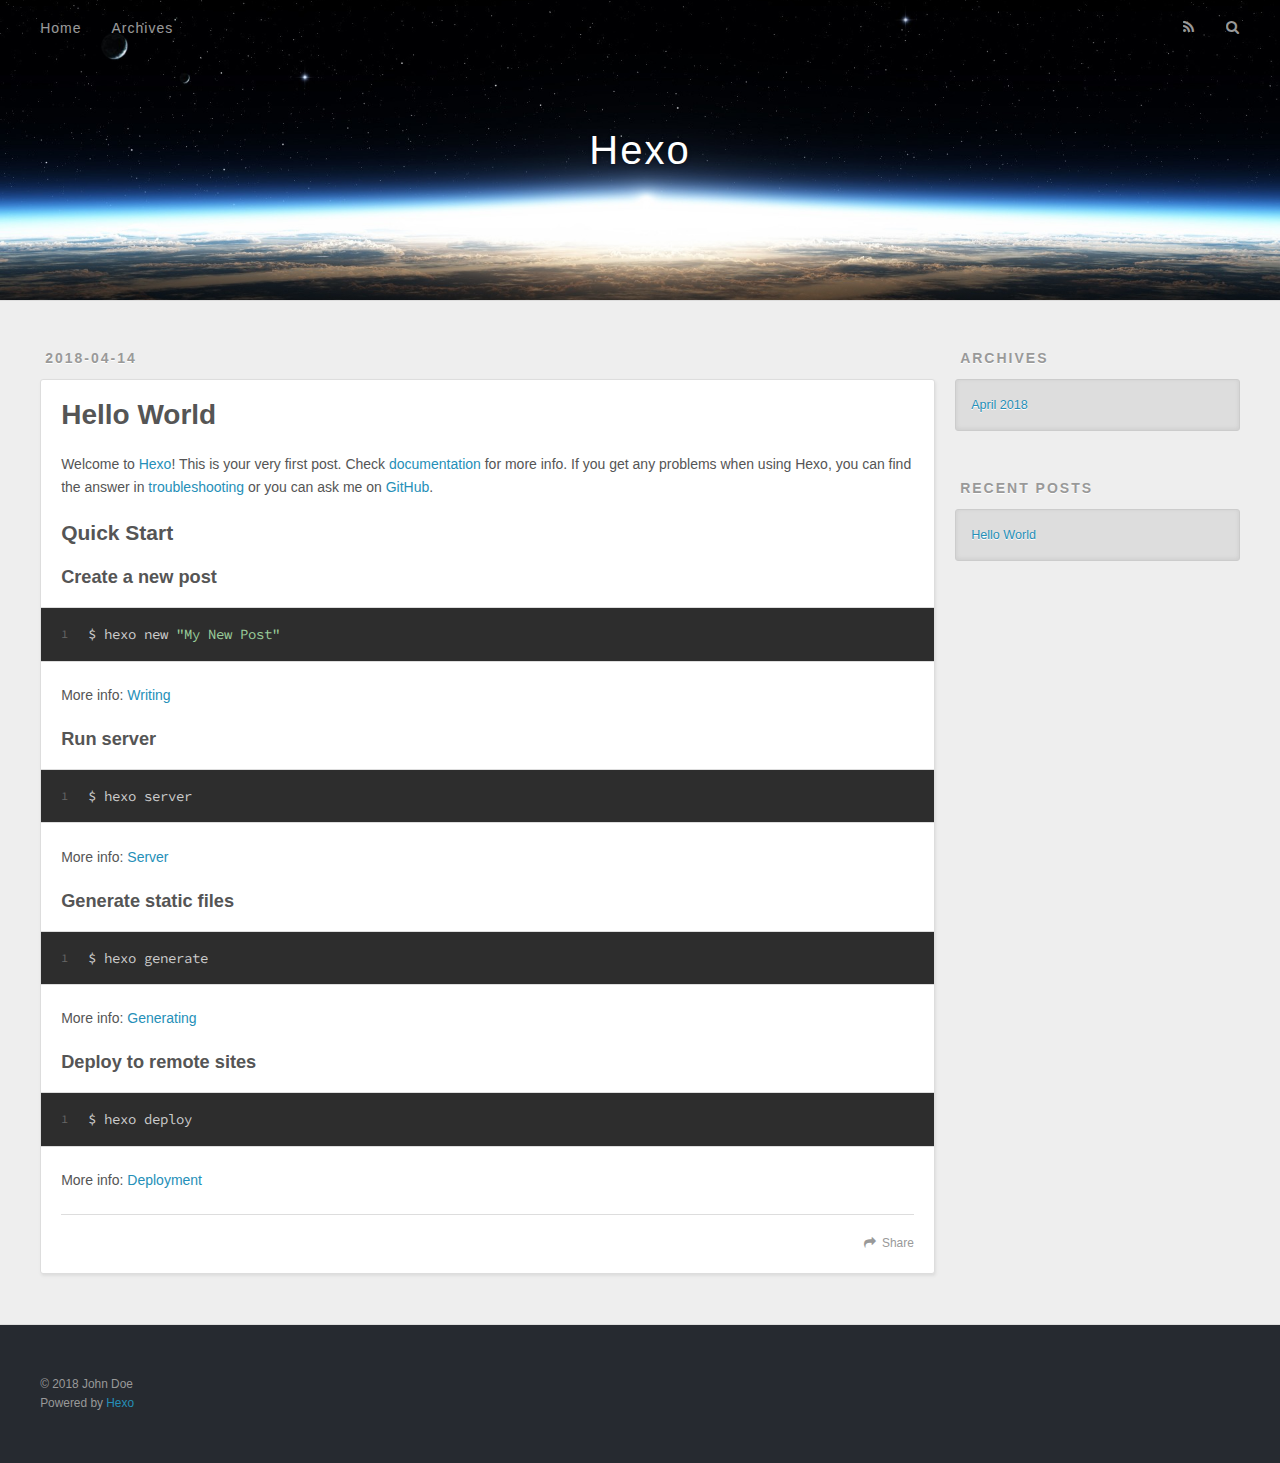
==== commit de04a60b: "Site updated: 2018-04-14 23:08:27" ====
--- a/index.html
+++ b/index.html
@@ -3,9 +3,8 @@
 <head>
   <meta charset="utf-8">
   
-  <meta name="renderer" content="webkit">
-  <meta http-equiv="X-UA-Compatible" content="IE=edge" >
-  <link rel="dns-prefetch" href="http://yoursite.com">
+
+  
   <title>Hexo</title>
   <meta name="viewport" content="width=device-width, initial-scale=1, maximum-scale=1">
   <meta property="og:type" content="website">
@@ -16,144 +15,62 @@
 <meta name="twitter:card" content="summary">
 <meta name="twitter:title" content="Hexo">
   
-    <link rel="alternative" href="/atom.xml" title="Hexo" type="application/atom+xml">
+    <link rel="alternate" href="/atom.xml" title="Hexo" type="application/atom+xml">
   
   
     <link rel="icon" href="/favicon.png">
   
-  <link rel="stylesheet" type="text/css" href="/./main.0cf68a.css">
-  <style type="text/css">
   
-    #container.show {
-      background: linear-gradient(200deg,#a0cfe4,#e8c37e);
-    }
-  </style>
+    <link href="//fonts.googleapis.com/css?family=Source+Code+Pro" rel="stylesheet" type="text/css">
   
-
-  
-
+  <link rel="stylesheet" href="/css/style.css">
 </head>
 
 <body>
-  <div id="container" q-class="show:isCtnShow">
-    <canvas id="anm-canvas" class="anm-canvas"></canvas>
-    <div class="left-col" q-class="show:isShow">
+  <div id="container">
+    <div id="wrap">
+      <header id="header">
+  <div id="banner"></div>
+  <div id="header-outer" class="outer">
+    <div id="header-title" class="inner">
+      <h1 id="logo-wrap">
+        <a href="/" id="logo">Hexo</a>
+      </h1>
       
-<div class="overlay" style="background: #4d4d4d"></div>
-<div class="intrude-less">
-	<header id="header" class="inner">
-		<a href="/" class="profilepic">
-			<img src="" class="js-avatar">
-		</a>
-		<hgroup>
-		  <h1 class="header-author"><a href="/">John Doe</a></h1>
-		</hgroup>
-		
-
-		<nav class="header-menu">
-			<ul>
-			
-				<li><a href="/">主页</a></li>
-	        
-				<li><a href="/tags/随笔/">随笔</a></li>
-	        
-			</ul>
-		</nav>
-		<nav class="header-smart-menu">
-    		
-    			
-    			<a q-on="click: openSlider(e, 'innerArchive')" href="javascript:void(0)">所有文章</a>
-    			
-            
-    			
-    			<a q-on="click: openSlider(e, 'friends')" href="javascript:void(0)">友链</a>
-    			
-            
-    			
-    			<a q-on="click: openSlider(e, 'aboutme')" href="javascript:void(0)">关于我</a>
-    			
-            
-		</nav>
-		<nav class="header-nav">
-			<div class="social">
-				
-					<a class="github" target="_blank" href="#" title="github"><i class="icon-github"></i></a>
-		        
-					<a class="weibo" target="_blank" href="#" title="weibo"><i class="icon-weibo"></i></a>
-		        
-					<a class="rss" target="_blank" href="#" title="rss"><i class="icon-rss"></i></a>
-		        
-					<a class="zhihu" target="_blank" href="#" title="zhihu"><i class="icon-zhihu"></i></a>
-		        
-			</div>
-		</nav>
-	</header>		
-</div>
-
     </div>
-    <div class="mid-col" q-class="show:isShow,hide:isShow|isFalse">
-      
-<nav id="mobile-nav">
-  	<div class="overlay js-overlay" style="background: #4d4d4d"></div>
-	<div class="btnctn js-mobile-btnctn">
-  		<div class="slider-trigger list" q-on="click: openSlider(e)"><i class="icon icon-sort"></i></div>
-	</div>
-	<div class="intrude-less">
-		<header id="header" class="inner">
-			<div class="profilepic">
-				<img src="" class="js-avatar">
-			</div>
-			<hgroup>
-			  <h1 class="header-author js-header-author">John Doe</h1>
-			</hgroup>
-			
-			
-			
-				
-			
-				
-			
-			
-			
-			<nav class="header-nav">
-				<div class="social">
-					
-						<a class="github" target="_blank" href="#" title="github"><i class="icon-github"></i></a>
-			        
-						<a class="weibo" target="_blank" href="#" title="weibo"><i class="icon-weibo"></i></a>
-			        
-						<a class="rss" target="_blank" href="#" title="rss"><i class="icon-rss"></i></a>
-			        
-						<a class="zhihu" target="_blank" href="#" title="zhihu"><i class="icon-zhihu"></i></a>
-			        
-				</div>
-			</nav>
-
-			<nav class="header-menu js-header-menu">
-				<ul style="width: 50%">
-				
-				
-					<li style="width: 50%"><a href="/">主页</a></li>
-		        
-					<li style="width: 50%"><a href="/tags/随笔/">随笔</a></li>
-		        
-				</ul>
-			</nav>
-		</header>				
-	</div>
-	<div class="mobile-mask" style="display:none" q-show="isShow"></div>
-</nav>
-
-      <div id="wrapper" class="body-wrap">
-        <div class="menu-l">
-          <div class="canvas-wrap">
-            <canvas data-colors="#eaeaea" data-sectionHeight="100" data-contentId="js-content" id="myCanvas1" class="anm-canvas"></canvas>
-          </div>
-          <div id="js-content" class="content-ll">
-            
+    <div id="header-inner" class="inner">
+      <nav id="main-nav">
+        <a id="main-nav-toggle" class="nav-icon"></a>
+        
+          <a class="main-nav-link" href="/">Home</a>
+        
+          <a class="main-nav-link" href="/archives">Archives</a>
+        
+      </nav>
+      <nav id="sub-nav">
+        
+          <a id="nav-rss-link" class="nav-icon" href="/atom.xml" title="RSS Feed"></a>
+        
+        <a id="nav-search-btn" class="nav-icon" title="Search"></a>
+      </nav>
+      <div id="search-form-wrap">
+        <form action="//google.com/search" method="get" accept-charset="UTF-8" class="search-form"><input type="search" name="q" class="search-form-input" placeholder="Search"><button type="submit" class="search-form-submit">&#xF002;</button><input type="hidden" name="sitesearch" value="http://yoursite.com"></form>
+      </div>
+    </div>
+  </div>
+</header>
+      <div class="outer">
+        <section id="main">
   
-    <article id="post-hello-world" class="article article-type-post  article-index" itemscope itemprop="blogPost">
+    <article id="post-hello-world" class="article article-type-post" itemscope itemprop="blogPost">
+  <div class="article-meta">
+    <a href="/2018/04/14/hello-world/" class="article-date">
+  <time datetime="2018-04-14T13:18:23.000Z" itemprop="datePublished">2018-04-14</time>
+</a>
+    
+  </div>
   <div class="article-inner">
+    
     
       <header class="article-header">
         
@@ -163,11 +80,6 @@
     </h1>
   
 
-        
-        <a href="/2018/04/14/hello-world/" class="archive-article-date">
-  	<time datetime="2018-04-14T13:18:23.000Z" itemprop="datePublished"><i class="icon-calendar icon"></i>2018-04-14</time>
-</a>
-        
       </header>
     
     <div class="article-entry" itemprop="articleBody">
@@ -183,292 +95,90 @@
 <p>More info: <a href="https://hexo.io/docs/deployment.html" target="_blank" rel="noopener">Deployment</a></p>
 
       
-
-      
     </div>
-    <div class="article-info article-info-index">
+    <footer class="article-footer">
+      <a data-url="http://yoursite.com/2018/04/14/hello-world/" data-id="cjfzinisv0000t5nj6g0wswnd" class="article-share-link">Share</a>
       
       
-      
-
-      
-        <p class="article-more-link">
-          <a class="article-more-a" href="/2018/04/14/hello-world/">展开全文 >></a>
-        </p>
-      
-
-      
-      <div class="clearfix"></div>
-    </div>
+    </footer>
   </div>
+  
 </article>
-
-<aside class="wrap-side-operation">
-    <div class="mod-side-operation">
-        
-        <div class="jump-container" id="js-jump-container" style="display:none;">
-            <a href="javascript:void(0)" class="mod-side-operation__jump-to-top">
-                <i class="icon-font icon-back"></i>
-            </a>
-            <div id="js-jump-plan-container" class="jump-plan-container" style="top: -11px;">
-                <i class="icon-font icon-plane jump-plane"></i>
-            </div>
-        </div>
-        
-        
-    </div>
-</aside>
-
-
 
 
   
-  
 
 
-          </div>
-        </div>
+</section>
+        
+          <aside id="sidebar">
+  
+    
+
+  
+    
+
+  
+    
+  
+    
+  <div class="widget-wrap">
+    <h3 class="widget-title">Archives</h3>
+    <div class="widget">
+      <ul class="archive-list"><li class="archive-list-item"><a class="archive-list-link" href="/archives/2018/04/">April 2018</a></li></ul>
+    </div>
+  </div>
+
+
+  
+    
+  <div class="widget-wrap">
+    <h3 class="widget-title">Recent Posts</h3>
+    <div class="widget">
+      <ul>
+        
+          <li>
+            <a href="/2018/04/14/hello-world/">Hello World</a>
+          </li>
+        
+      </ul>
+    </div>
+  </div>
+
+  
+</aside>
+        
       </div>
       <footer id="footer">
+  
   <div class="outer">
-    <div id="footer-info">
-    	<div class="footer-left">
-    		&copy; 2018 John Doe
-    	</div>
-      	<div class="footer-right">
-      		<a href="http://hexo.io/" target="_blank">Hexo</a>  Theme <a href="https://github.com/litten/hexo-theme-yilia" target="_blank">Yilia</a> by Litten
-      	</div>
+    <div id="footer-info" class="inner">
+      &copy; 2018 John Doe<br>
+      Powered by <a href="http://hexo.io/" target="_blank">Hexo</a>
     </div>
   </div>
 </footer>
     </div>
-    <script>
-	var yiliaConfig = {
-		mathjax: false,
-		isHome: true,
-		isPost: false,
-		isArchive: false,
-		isTag: false,
-		isCategory: false,
-		open_in_new: false,
-		toc_hide_index: true,
-		root: "/",
-		innerArchive: true,
-		showTags: false
-	}
-</script>
+    <nav id="mobile-nav">
+  
+    <a href="/" class="mobile-nav-link">Home</a>
+  
+    <a href="/archives" class="mobile-nav-link">Archives</a>
+  
+</nav>
+    
 
-<script>!function(t){function n(e){if(r[e])return r[e].exports;var i=r[e]={exports:{},id:e,loaded:!1};return t[e].call(i.exports,i,i.exports,n),i.loaded=!0,i.exports}var r={};n.m=t,n.c=r,n.p="./",n(0)}([function(t,n,r){r(195),t.exports=r(191)},function(t,n,r){var e=r(3),i=r(52),o=r(27),u=r(28),c=r(53),f="prototype",a=function(t,n,r){var s,l,h,v,p=t&a.F,d=t&a.G,y=t&a.S,g=t&a.P,b=t&a.B,m=d?e:y?e[n]||(e[n]={}):(e[n]||{})[f],x=d?i:i[n]||(i[n]={}),w=x[f]||(x[f]={});d&&(r=n);for(s in r)l=!p&&m&&void 0!==m[s],h=(l?m:r)[s],v=b&&l?c(h,e):g&&"function"==typeof h?c(Function.call,h):h,m&&u(m,s,h,t&a.U),x[s]!=h&&o(x,s,v),g&&w[s]!=h&&(w[s]=h)};e.core=i,a.F=1,a.G=2,a.S=4,a.P=8,a.B=16,a.W=32,a.U=64,a.R=128,t.exports=a},function(t,n,r){var e=r(6);t.exports=function(t){if(!e(t))throw TypeError(t+" is not an object!");return t}},function(t,n){var r=t.exports="undefined"!=typeof window&&window.Math==Math?window:"undefined"!=typeof self&&self.Math==Math?self:Function("return this")();"number"==typeof __g&&(__g=r)},function(t,n){t.exports=function(t){try{return!!t()}catch(t){return!0}}},function(t,n){var r=t.exports="undefined"!=typeof window&&window.Math==Math?window:"undefined"!=typeof self&&self.Math==Math?self:Function("return this")();"number"==typeof __g&&(__g=r)},function(t,n){t.exports=function(t){return"object"==typeof t?null!==t:"function"==typeof t}},function(t,n,r){var e=r(126)("wks"),i=r(76),o=r(3).Symbol,u="function"==typeof o;(t.exports=function(t){return e[t]||(e[t]=u&&o[t]||(u?o:i)("Symbol."+t))}).store=e},function(t,n){var r={}.hasOwnProperty;t.exports=function(t,n){return r.call(t,n)}},function(t,n,r){var e=r(94),i=r(33);t.exports=function(t){return e(i(t))}},function(t,n,r){t.exports=!r(4)(function(){return 7!=Object.defineProperty({},"a",{get:function(){return 7}}).a})},function(t,n,r){var e=r(2),i=r(167),o=r(50),u=Object.defineProperty;n.f=r(10)?Object.defineProperty:function(t,n,r){if(e(t),n=o(n,!0),e(r),i)try{return u(t,n,r)}catch(t){}if("get"in r||"set"in r)throw TypeError("Accessors not supported!");return"value"in r&&(t[n]=r.value),t}},function(t,n,r){t.exports=!r(18)(function(){return 7!=Object.defineProperty({},"a",{get:function(){return 7}}).a})},function(t,n,r){var e=r(14),i=r(22);t.exports=r(12)?function(t,n,r){return e.f(t,n,i(1,r))}:function(t,n,r){return t[n]=r,t}},function(t,n,r){var e=r(20),i=r(58),o=r(42),u=Object.defineProperty;n.f=r(12)?Object.defineProperty:function(t,n,r){if(e(t),n=o(n,!0),e(r),i)try{return u(t,n,r)}catch(t){}if("get"in r||"set"in r)throw TypeError("Accessors not supported!");return"value"in r&&(t[n]=r.value),t}},function(t,n,r){var e=r(40)("wks"),i=r(23),o=r(5).Symbol,u="function"==typeof o;(t.exports=function(t){return e[t]||(e[t]=u&&o[t]||(u?o:i)("Symbol."+t))}).store=e},function(t,n,r){var e=r(67),i=Math.min;t.exports=function(t){return t>0?i(e(t),9007199254740991):0}},function(t,n,r){var e=r(46);t.exports=function(t){return Object(e(t))}},function(t,n){t.exports=function(t){try{return!!t()}catch(t){return!0}}},function(t,n,r){var e=r(63),i=r(34);t.exports=Object.keys||function(t){return e(t,i)}},function(t,n,r){var e=r(21);t.exports=function(t){if(!e(t))throw TypeError(t+" is not an object!");return t}},function(t,n){t.exports=function(t){return"object"==typeof t?null!==t:"function"==typeof t}},function(t,n){t.exports=function(t,n){return{enumerable:!(1&t),configurable:!(2&t),writable:!(4&t),value:n}}},function(t,n){var r=0,e=Math.random();t.exports=function(t){return"Symbol(".concat(void 0===t?"":t,")_",(++r+e).toString(36))}},function(t,n){var r={}.hasOwnProperty;t.exports=function(t,n){return r.call(t,n)}},function(t,n){var r=t.exports={version:"2.4.0"};"number"==typeof __e&&(__e=r)},function(t,n){t.exports=function(t){if("function"!=typeof t)throw TypeError(t+" is not a function!");return t}},function(t,n,r){var e=r(11),i=r(66);t.exports=r(10)?function(t,n,r){return e.f(t,n,i(1,r))}:function(t,n,r){return t[n]=r,t}},function(t,n,r){var e=r(3),i=r(27),o=r(24),u=r(76)("src"),c="toString",f=Function[c],a=(""+f).split(c);r(52).inspectSource=function(t){return f.call(t)},(t.exports=function(t,n,r,c){var f="function"==typeof r;f&&(o(r,"name")||i(r,"name",n)),t[n]!==r&&(f&&(o(r,u)||i(r,u,t[n]?""+t[n]:a.join(String(n)))),t===e?t[n]=r:c?t[n]?t[n]=r:i(t,n,r):(delete t[n],i(t,n,r)))})(Function.prototype,c,function(){return"function"==typeof this&&this[u]||f.call(this)})},function(t,n,r){var e=r(1),i=r(4),o=r(46),u=function(t,n,r,e){var i=String(o(t)),u="<"+n;return""!==r&&(u+=" "+r+'="'+String(e).replace(/"/g,"&quot;")+'"'),u+">"+i+"</"+n+">"};t.exports=function(t,n){var r={};r[t]=n(u),e(e.P+e.F*i(function(){var n=""[t]('"');return n!==n.toLowerCase()||n.split('"').length>3}),"String",r)}},function(t,n,r){var e=r(115),i=r(46);t.exports=function(t){return e(i(t))}},function(t,n,r){var e=r(116),i=r(66),o=r(30),u=r(50),c=r(24),f=r(167),a=Object.getOwnPropertyDescriptor;n.f=r(10)?a:function(t,n){if(t=o(t),n=u(n,!0),f)try{return a(t,n)}catch(t){}if(c(t,n))return i(!e.f.call(t,n),t[n])}},function(t,n,r){var e=r(24),i=r(17),o=r(145)("IE_PROTO"),u=Object.prototype;t.exports=Object.getPrototypeOf||function(t){return t=i(t),e(t,o)?t[o]:"function"==typeof t.constructor&&t instanceof t.constructor?t.constructor.prototype:t instanceof Object?u:null}},function(t,n){t.exports=function(t){if(void 0==t)throw TypeError("Can't call method on  "+t);return t}},function(t,n){t.exports="constructor,hasOwnProperty,isPrototypeOf,propertyIsEnumerable,toLocaleString,toString,valueOf".split(",")},function(t,n){t.exports={}},function(t,n){t.exports=!0},function(t,n){n.f={}.propertyIsEnumerable},function(t,n,r){var e=r(14).f,i=r(8),o=r(15)("toStringTag");t.exports=function(t,n,r){t&&!i(t=r?t:t.prototype,o)&&e(t,o,{configurable:!0,value:n})}},function(t,n,r){var e=r(40)("keys"),i=r(23);t.exports=function(t){return e[t]||(e[t]=i(t))}},function(t,n,r){var e=r(5),i="__core-js_shared__",o=e[i]||(e[i]={});t.exports=function(t){return o[t]||(o[t]={})}},function(t,n){var r=Math.ceil,e=Math.floor;t.exports=function(t){return isNaN(t=+t)?0:(t>0?e:r)(t)}},function(t,n,r){var e=r(21);t.exports=function(t,n){if(!e(t))return t;var r,i;if(n&&"function"==typeof(r=t.toString)&&!e(i=r.call(t)))return i;if("function"==typeof(r=t.valueOf)&&!e(i=r.call(t)))return i;if(!n&&"function"==typeof(r=t.toString)&&!e(i=r.call(t)))return i;throw TypeError("Can't convert object to primitive value")}},function(t,n,r){var e=r(5),i=r(25),o=r(36),u=r(44),c=r(14).f;t.exports=function(t){var n=i.Symbol||(i.Symbol=o?{}:e.Symbol||{});"_"==t.charAt(0)||t in n||c(n,t,{value:u.f(t)})}},function(t,n,r){n.f=r(15)},function(t,n){var r={}.toString;t.exports=function(t){return r.call(t).slice(8,-1)}},function(t,n){t.exports=function(t){if(void 0==t)throw TypeError("Can't call method on  "+t);return t}},function(t,n,r){var e=r(4);t.exports=function(t,n){return!!t&&e(function(){n?t.call(null,function(){},1):t.call(null)})}},function(t,n,r){var e=r(53),i=r(115),o=r(17),u=r(16),c=r(203);t.exports=function(t,n){var r=1==t,f=2==t,a=3==t,s=4==t,l=6==t,h=5==t||l,v=n||c;return function(n,c,p){for(var d,y,g=o(n),b=i(g),m=e(c,p,3),x=u(b.length),w=0,S=r?v(n,x):f?v(n,0):void 0;x>w;w++)if((h||w in b)&&(d=b[w],y=m(d,w,g),t))if(r)S[w]=y;else if(y)switch(t){case 3:return!0;case 5:return d;case 6:return w;case 2:S.push(d)}else if(s)return!1;return l?-1:a||s?s:S}}},function(t,n,r){var e=r(1),i=r(52),o=r(4);t.exports=function(t,n){var r=(i.Object||{})[t]||Object[t],u={};u[t]=n(r),e(e.S+e.F*o(function(){r(1)}),"Object",u)}},function(t,n,r){var e=r(6);t.exports=function(t,n){if(!e(t))return t;var r,i;if(n&&"function"==typeof(r=t.toString)&&!e(i=r.call(t)))return i;if("function"==typeof(r=t.valueOf)&&!e(i=r.call(t)))return i;if(!n&&"function"==typeof(r=t.toString)&&!e(i=r.call(t)))return i;throw TypeError("Can't convert object to primitive value")}},function(t,n,r){var e=r(5),i=r(25),o=r(91),u=r(13),c="prototype",f=function(t,n,r){var a,s,l,h=t&f.F,v=t&f.G,p=t&f.S,d=t&f.P,y=t&f.B,g=t&f.W,b=v?i:i[n]||(i[n]={}),m=b[c],x=v?e:p?e[n]:(e[n]||{})[c];v&&(r=n);for(a in r)(s=!h&&x&&void 0!==x[a])&&a in b||(l=s?x[a]:r[a],b[a]=v&&"function"!=typeof x[a]?r[a]:y&&s?o(l,e):g&&x[a]==l?function(t){var n=function(n,r,e){if(this instanceof t){switch(arguments.length){case 0:return new t;case 1:return new t(n);case 2:return new t(n,r)}return new t(n,r,e)}return t.apply(this,arguments)};return n[c]=t[c],n}(l):d&&"function"==typeof l?o(Function.call,l):l,d&&((b.virtual||(b.virtual={}))[a]=l,t&f.R&&m&&!m[a]&&u(m,a,l)))};f.F=1,f.G=2,f.S=4,f.P=8,f.B=16,f.W=32,f.U=64,f.R=128,t.exports=f},function(t,n){var r=t.exports={version:"2.4.0"};"number"==typeof __e&&(__e=r)},function(t,n,r){var e=r(26);t.exports=function(t,n,r){if(e(t),void 0===n)return t;switch(r){case 1:return function(r){return t.call(n,r)};case 2:return function(r,e){return t.call(n,r,e)};case 3:return function(r,e,i){return t.call(n,r,e,i)}}return function(){return t.apply(n,arguments)}}},function(t,n,r){var e=r(183),i=r(1),o=r(126)("metadata"),u=o.store||(o.store=new(r(186))),c=function(t,n,r){var i=u.get(t);if(!i){if(!r)return;u.set(t,i=new e)}var o=i.get(n);if(!o){if(!r)return;i.set(n,o=new e)}return o},f=function(t,n,r){var e=c(n,r,!1);return void 0!==e&&e.has(t)},a=function(t,n,r){var e=c(n,r,!1);return void 0===e?void 0:e.get(t)},s=function(t,n,r,e){c(r,e,!0).set(t,n)},l=function(t,n){var r=c(t,n,!1),e=[];return r&&r.forEach(function(t,n){e.push(n)}),e},h=function(t){return void 0===t||"symbol"==typeof t?t:String(t)},v=function(t){i(i.S,"Reflect",t)};t.exports={store:u,map:c,has:f,get:a,set:s,keys:l,key:h,exp:v}},function(t,n,r){"use strict";if(r(10)){var e=r(69),i=r(3),o=r(4),u=r(1),c=r(127),f=r(152),a=r(53),s=r(68),l=r(66),h=r(27),v=r(73),p=r(67),d=r(16),y=r(75),g=r(50),b=r(24),m=r(180),x=r(114),w=r(6),S=r(17),_=r(137),O=r(70),E=r(32),P=r(71).f,j=r(154),F=r(76),M=r(7),A=r(48),N=r(117),T=r(146),I=r(155),k=r(80),L=r(123),R=r(74),C=r(130),D=r(160),U=r(11),W=r(31),G=U.f,B=W.f,V=i.RangeError,z=i.TypeError,q=i.Uint8Array,K="ArrayBuffer",J="Shared"+K,Y="BYTES_PER_ELEMENT",H="prototype",$=Array[H],X=f.ArrayBuffer,Q=f.DataView,Z=A(0),tt=A(2),nt=A(3),rt=A(4),et=A(5),it=A(6),ot=N(!0),ut=N(!1),ct=I.values,ft=I.keys,at=I.entries,st=$.lastIndexOf,lt=$.reduce,ht=$.reduceRight,vt=$.join,pt=$.sort,dt=$.slice,yt=$.toString,gt=$.toLocaleString,bt=M("iterator"),mt=M("toStringTag"),xt=F("typed_constructor"),wt=F("def_constructor"),St=c.CONSTR,_t=c.TYPED,Ot=c.VIEW,Et="Wrong length!",Pt=A(1,function(t,n){return Tt(T(t,t[wt]),n)}),jt=o(function(){return 1===new q(new Uint16Array([1]).buffer)[0]}),Ft=!!q&&!!q[H].set&&o(function(){new q(1).set({})}),Mt=function(t,n){if(void 0===t)throw z(Et);var r=+t,e=d(t);if(n&&!m(r,e))throw V(Et);return e},At=function(t,n){var r=p(t);if(r<0||r%n)throw V("Wrong offset!");return r},Nt=function(t){if(w(t)&&_t in t)return t;throw z(t+" is not a typed array!")},Tt=function(t,n){if(!(w(t)&&xt in t))throw z("It is not a typed array constructor!");return new t(n)},It=function(t,n){return kt(T(t,t[wt]),n)},kt=function(t,n){for(var r=0,e=n.length,i=Tt(t,e);e>r;)i[r]=n[r++];return i},Lt=function(t,n,r){G(t,n,{get:function(){return this._d[r]}})},Rt=function(t){var n,r,e,i,o,u,c=S(t),f=arguments.length,s=f>1?arguments[1]:void 0,l=void 0!==s,h=j(c);if(void 0!=h&&!_(h)){for(u=h.call(c),e=[],n=0;!(o=u.next()).done;n++)e.push(o.value);c=e}for(l&&f>2&&(s=a(s,arguments[2],2)),n=0,r=d(c.length),i=Tt(this,r);r>n;n++)i[n]=l?s(c[n],n):c[n];return i},Ct=function(){for(var t=0,n=arguments.length,r=Tt(this,n);n>t;)r[t]=arguments[t++];return r},Dt=!!q&&o(function(){gt.call(new q(1))}),Ut=function(){return gt.apply(Dt?dt.call(Nt(this)):Nt(this),arguments)},Wt={copyWithin:function(t,n){return D.call(Nt(this),t,n,arguments.length>2?arguments[2]:void 0)},every:function(t){return rt(Nt(this),t,arguments.length>1?arguments[1]:void 0)},fill:function(t){return C.apply(Nt(this),arguments)},filter:function(t){return It(this,tt(Nt(this),t,arguments.length>1?arguments[1]:void 0))},find:function(t){return et(Nt(this),t,arguments.length>1?arguments[1]:void 0)},findIndex:function(t){return it(Nt(this),t,arguments.length>1?arguments[1]:void 0)},forEach:function(t){Z(Nt(this),t,arguments.length>1?arguments[1]:void 0)},indexOf:function(t){return ut(Nt(this),t,arguments.length>1?arguments[1]:void 0)},includes:function(t){return ot(Nt(this),t,arguments.length>1?arguments[1]:void 0)},join:function(t){return vt.apply(Nt(this),arguments)},lastIndexOf:function(t){return st.apply(Nt(this),arguments)},map:function(t){return Pt(Nt(this),t,arguments.length>1?arguments[1]:void 0)},reduce:function(t){return lt.apply(Nt(this),arguments)},reduceRight:function(t){return ht.apply(Nt(this),arguments)},reverse:function(){for(var t,n=this,r=Nt(n).length,e=Math.floor(r/2),i=0;i<e;)t=n[i],n[i++]=n[--r],n[r]=t;return n},some:function(t){return nt(Nt(this),t,arguments.length>1?arguments[1]:void 0)},sort:function(t){return pt.call(Nt(this),t)},subarray:function(t,n){var r=Nt(this),e=r.length,i=y(t,e);return new(T(r,r[wt]))(r.buffer,r.byteOffset+i*r.BYTES_PER_ELEMENT,d((void 0===n?e:y(n,e))-i))}},Gt=function(t,n){return It(this,dt.call(Nt(this),t,n))},Bt=function(t){Nt(this);var n=At(arguments[1],1),r=this.length,e=S(t),i=d(e.length),o=0;if(i+n>r)throw V(Et);for(;o<i;)this[n+o]=e[o++]},Vt={entries:function(){return at.call(Nt(this))},keys:function(){return ft.call(Nt(this))},values:function(){return ct.call(Nt(this))}},zt=function(t,n){return w(t)&&t[_t]&&"symbol"!=typeof n&&n in t&&String(+n)==String(n)},qt=function(t,n){return zt(t,n=g(n,!0))?l(2,t[n]):B(t,n)},Kt=function(t,n,r){return!(zt(t,n=g(n,!0))&&w(r)&&b(r,"value"))||b(r,"get")||b(r,"set")||r.configurable||b(r,"writable")&&!r.writable||b(r,"enumerable")&&!r.enumerable?G(t,n,r):(t[n]=r.value,t)};St||(W.f=qt,U.f=Kt),u(u.S+u.F*!St,"Object",{getOwnPropertyDescriptor:qt,defineProperty:Kt}),o(function(){yt.call({})})&&(yt=gt=function(){return vt.call(this)});var Jt=v({},Wt);v(Jt,Vt),h(Jt,bt,Vt.values),v(Jt,{slice:Gt,set:Bt,constructor:function(){},toString:yt,toLocaleString:Ut}),Lt(Jt,"buffer","b"),Lt(Jt,"byteOffset","o"),Lt(Jt,"byteLength","l"),Lt(Jt,"length","e"),G(Jt,mt,{get:function(){return this[_t]}}),t.exports=function(t,n,r,f){f=!!f;var a=t+(f?"Clamped":"")+"Array",l="Uint8Array"!=a,v="get"+t,p="set"+t,y=i[a],g=y||{},b=y&&E(y),m=!y||!c.ABV,S={},_=y&&y[H],j=function(t,r){var e=t._d;return e.v[v](r*n+e.o,jt)},F=function(t,r,e){var i=t._d;f&&(e=(e=Math.round(e))<0?0:e>255?255:255&e),i.v[p](r*n+i.o,e,jt)},M=function(t,n){G(t,n,{get:function(){return j(this,n)},set:function(t){return F(this,n,t)},enumerable:!0})};m?(y=r(function(t,r,e,i){s(t,y,a,"_d");var o,u,c,f,l=0,v=0;if(w(r)){if(!(r instanceof X||(f=x(r))==K||f==J))return _t in r?kt(y,r):Rt.call(y,r);o=r,v=At(e,n);var p=r.byteLength;if(void 0===i){if(p%n)throw V(Et);if((u=p-v)<0)throw V(Et)}else if((u=d(i)*n)+v>p)throw V(Et);c=u/n}else c=Mt(r,!0),u=c*n,o=new X(u);for(h(t,"_d",{b:o,o:v,l:u,e:c,v:new Q(o)});l<c;)M(t,l++)}),_=y[H]=O(Jt),h(_,"constructor",y)):L(function(t){new y(null),new y(t)},!0)||(y=r(function(t,r,e,i){s(t,y,a);var o;return w(r)?r instanceof X||(o=x(r))==K||o==J?void 0!==i?new g(r,At(e,n),i):void 0!==e?new g(r,At(e,n)):new g(r):_t in r?kt(y,r):Rt.call(y,r):new g(Mt(r,l))}),Z(b!==Function.prototype?P(g).concat(P(b)):P(g),function(t){t in y||h(y,t,g[t])}),y[H]=_,e||(_.constructor=y));var A=_[bt],N=!!A&&("values"==A.name||void 0==A.name),T=Vt.values;h(y,xt,!0),h(_,_t,a),h(_,Ot,!0),h(_,wt,y),(f?new y(1)[mt]==a:mt in _)||G(_,mt,{get:function(){return a}}),S[a]=y,u(u.G+u.W+u.F*(y!=g),S),u(u.S,a,{BYTES_PER_ELEMENT:n,from:Rt,of:Ct}),Y in _||h(_,Y,n),u(u.P,a,Wt),R(a),u(u.P+u.F*Ft,a,{set:Bt}),u(u.P+u.F*!N,a,Vt),u(u.P+u.F*(_.toString!=yt),a,{toString:yt}),u(u.P+u.F*o(function(){new y(1).slice()}),a,{slice:Gt}),u(u.P+u.F*(o(function(){return[1,2].toLocaleString()!=new y([1,2]).toLocaleString()})||!o(function(){_.toLocaleString.call([1,2])})),a,{toLocaleString:Ut}),k[a]=N?A:T,e||N||h(_,bt,T)}}else t.exports=function(){}},function(t,n){var r={}.toString;t.exports=function(t){return r.call(t).slice(8,-1)}},function(t,n,r){var e=r(21),i=r(5).document,o=e(i)&&e(i.createElement);t.exports=function(t){return o?i.createElement(t):{}}},function(t,n,r){t.exports=!r(12)&&!r(18)(function(){return 7!=Object.defineProperty(r(57)("div"),"a",{get:function(){return 7}}).a})},function(t,n,r){"use strict";var e=r(36),i=r(51),o=r(64),u=r(13),c=r(8),f=r(35),a=r(96),s=r(38),l=r(103),h=r(15)("iterator"),v=!([].keys&&"next"in[].keys()),p="keys",d="values",y=function(){return this};t.exports=function(t,n,r,g,b,m,x){a(r,n,g);var w,S,_,O=function(t){if(!v&&t in F)return F[t];switch(t){case p:case d:return function(){return new r(this,t)}}return function(){return new r(this,t)}},E=n+" Iterator",P=b==d,j=!1,F=t.prototype,M=F[h]||F["@@iterator"]||b&&F[b],A=M||O(b),N=b?P?O("entries"):A:void 0,T="Array"==n?F.entries||M:M;if(T&&(_=l(T.call(new t)))!==Object.prototype&&(s(_,E,!0),e||c(_,h)||u(_,h,y)),P&&M&&M.name!==d&&(j=!0,A=function(){return M.call(this)}),e&&!x||!v&&!j&&F[h]||u(F,h,A),f[n]=A,f[E]=y,b)if(w={values:P?A:O(d),keys:m?A:O(p),entries:N},x)for(S in w)S in F||o(F,S,w[S]);else i(i.P+i.F*(v||j),n,w);return w}},function(t,n,r){var e=r(20),i=r(100),o=r(34),u=r(39)("IE_PROTO"),c=function(){},f="prototype",a=function(){var t,n=r(57)("iframe"),e=o.length;for(n.style.display="none",r(93).appendChild(n),n.src="javascript:",t=n.contentWindow.document,t.open(),t.write("<script>document.F=Object<\/script>"),t.close(),a=t.F;e--;)delete a[f][o[e]];return a()};t.exports=Object.create||function(t,n){var r;return null!==t?(c[f]=e(t),r=new c,c[f]=null,r[u]=t):r=a(),void 0===n?r:i(r,n)}},function(t,n,r){var e=r(63),i=r(34).concat("length","prototype");n.f=Object.getOwnPropertyNames||function(t){return e(t,i)}},function(t,n){n.f=Object.getOwnPropertySymbols},function(t,n,r){var e=r(8),i=r(9),o=r(90)(!1),u=r(39)("IE_PROTO");t.exports=function(t,n){var r,c=i(t),f=0,a=[];for(r in c)r!=u&&e(c,r)&&a.push(r);for(;n.length>f;)e(c,r=n[f++])&&(~o(a,r)||a.push(r));return a}},function(t,n,r){t.exports=r(13)},function(t,n,r){var e=r(76)("meta"),i=r(6),o=r(24),u=r(11).f,c=0,f=Object.isExtensible||function(){return!0},a=!r(4)(function(){return f(Object.preventExtensions({}))}),s=function(t){u(t,e,{value:{i:"O"+ ++c,w:{}}})},l=function(t,n){if(!i(t))return"symbol"==typeof t?t:("string"==typeof t?"S":"P")+t;if(!o(t,e)){if(!f(t))return"F";if(!n)return"E";s(t)}return t[e].i},h=function(t,n){if(!o(t,e)){if(!f(t))return!0;if(!n)return!1;s(t)}return t[e].w},v=function(t){return a&&p.NEED&&f(t)&&!o(t,e)&&s(t),t},p=t.exports={KEY:e,NEED:!1,fastKey:l,getWeak:h,onFreeze:v}},function(t,n){t.exports=function(t,n){return{enumerable:!(1&t),configurable:!(2&t),writable:!(4&t),value:n}}},function(t,n){var r=Math.ceil,e=Math.floor;t.exports=function(t){return isNaN(t=+t)?0:(t>0?e:r)(t)}},function(t,n){t.exports=function(t,n,r,e){if(!(t instanceof n)||void 0!==e&&e in t)throw TypeError(r+": incorrect invocation!");return t}},function(t,n){t.exports=!1},function(t,n,r){var e=r(2),i=r(173),o=r(133),u=r(145)("IE_PROTO"),c=function(){},f="prototype",a=function(){var t,n=r(132)("iframe"),e=o.length;for(n.style.display="none",r(135).appendChild(n),n.src="javascript:",t=n.contentWindow.document,t.open(),t.write("<script>document.F=Object<\/script>"),t.close(),a=t.F;e--;)delete a[f][o[e]];return a()};t.exports=Object.create||function(t,n){var r;return null!==t?(c[f]=e(t),r=new c,c[f]=null,r[u]=t):r=a(),void 0===n?r:i(r,n)}},function(t,n,r){var e=r(175),i=r(133).concat("length","prototype");n.f=Object.getOwnPropertyNames||function(t){return e(t,i)}},function(t,n,r){var e=r(175),i=r(133);t.exports=Object.keys||function(t){return e(t,i)}},function(t,n,r){var e=r(28);t.exports=function(t,n,r){for(var i in n)e(t,i,n[i],r);return t}},function(t,n,r){"use strict";var e=r(3),i=r(11),o=r(10),u=r(7)("species");t.exports=function(t){var n=e[t];o&&n&&!n[u]&&i.f(n,u,{configurable:!0,get:function(){return this}})}},function(t,n,r){var e=r(67),i=Math.max,o=Math.min;t.exports=function(t,n){return t=e(t),t<0?i(t+n,0):o(t,n)}},function(t,n){var r=0,e=Math.random();t.exports=function(t){return"Symbol(".concat(void 0===t?"":t,")_",(++r+e).toString(36))}},function(t,n,r){var e=r(33);t.exports=function(t){return Object(e(t))}},function(t,n,r){var e=r(7)("unscopables"),i=Array.prototype;void 0==i[e]&&r(27)(i,e,{}),t.exports=function(t){i[e][t]=!0}},function(t,n,r){var e=r(53),i=r(169),o=r(137),u=r(2),c=r(16),f=r(154),a={},s={},n=t.exports=function(t,n,r,l,h){var v,p,d,y,g=h?function(){return t}:f(t),b=e(r,l,n?2:1),m=0;if("function"!=typeof g)throw TypeError(t+" is not iterable!");if(o(g)){for(v=c(t.length);v>m;m++)if((y=n?b(u(p=t[m])[0],p[1]):b(t[m]))===a||y===s)return y}else for(d=g.call(t);!(p=d.next()).done;)if((y=i(d,b,p.value,n))===a||y===s)return y};n.BREAK=a,n.RETURN=s},function(t,n){t.exports={}},function(t,n,r){var e=r(11).f,i=r(24),o=r(7)("toStringTag");t.exports=function(t,n,r){t&&!i(t=r?t:t.prototype,o)&&e(t,o,{configurable:!0,value:n})}},function(t,n,r){var e=r(1),i=r(46),o=r(4),u=r(150),c="["+u+"]",f="​-",a=RegExp("^"+c+c+"*"),s=RegExp(c+c+"*$"),l=function(t,n,r){var i={},c=o(function(){return!!u[t]()||f[t]()!=f}),a=i[t]=c?n(h):u[t];r&&(i[r]=a),e(e.P+e.F*c,"String",i)},h=l.trim=function(t,n){return t=String(i(t)),1&n&&(t=t.replace(a,"")),2&n&&(t=t.replace(s,"")),t};t.exports=l},function(t,n,r){t.exports={default:r(86),__esModule:!0}},function(t,n,r){t.exports={default:r(87),__esModule:!0}},function(t,n,r){"use strict";function e(t){return t&&t.__esModule?t:{default:t}}n.__esModule=!0;var i=r(84),o=e(i),u=r(83),c=e(u),f="function"==typeof c.default&&"symbol"==typeof o.default?function(t){return typeof t}:function(t){return t&&"function"==typeof c.default&&t.constructor===c.default&&t!==c.default.prototype?"symbol":typeof t};n.default="function"==typeof c.default&&"symbol"===f(o.default)?function(t){return void 0===t?"undefined":f(t)}:function(t){return t&&"function"==typeof c.default&&t.constructor===c.default&&t!==c.default.prototype?"symbol":void 0===t?"undefined":f(t)}},function(t,n,r){r(110),r(108),r(111),r(112),t.exports=r(25).Symbol},function(t,n,r){r(109),r(113),t.exports=r(44).f("iterator")},function(t,n){t.exports=function(t){if("function"!=typeof t)throw TypeError(t+" is not a function!");return t}},function(t,n){t.exports=function(){}},function(t,n,r){var e=r(9),i=r(106),o=r(105);t.exports=function(t){return function(n,r,u){var c,f=e(n),a=i(f.length),s=o(u,a);if(t&&r!=r){for(;a>s;)if((c=f[s++])!=c)return!0}else for(;a>s;s++)if((t||s in f)&&f[s]===r)return t||s||0;return!t&&-1}}},function(t,n,r){var e=r(88);t.exports=function(t,n,r){if(e(t),void 0===n)return t;switch(r){case 1:return function(r){return t.call(n,r)};case 2:return function(r,e){return t.call(n,r,e)};case 3:return function(r,e,i){return t.call(n,r,e,i)}}return function(){return t.apply(n,arguments)}}},function(t,n,r){var e=r(19),i=r(62),o=r(37);t.exports=function(t){var n=e(t),r=i.f;if(r)for(var u,c=r(t),f=o.f,a=0;c.length>a;)f.call(t,u=c[a++])&&n.push(u);return n}},function(t,n,r){t.exports=r(5).document&&document.documentElement},function(t,n,r){var e=r(56);t.exports=Object("z").propertyIsEnumerable(0)?Object:function(t){return"String"==e(t)?t.split(""):Object(t)}},function(t,n,r){var e=r(56);t.exports=Array.isArray||function(t){return"Array"==e(t)}},function(t,n,r){"use strict";var e=r(60),i=r(22),o=r(38),u={};r(13)(u,r(15)("iterator"),function(){return this}),t.exports=function(t,n,r){t.prototype=e(u,{next:i(1,r)}),o(t,n+" Iterator")}},function(t,n){t.exports=function(t,n){return{value:n,done:!!t}}},function(t,n,r){var e=r(19),i=r(9);t.exports=function(t,n){for(var r,o=i(t),u=e(o),c=u.length,f=0;c>f;)if(o[r=u[f++]]===n)return r}},function(t,n,r){var e=r(23)("meta"),i=r(21),o=r(8),u=r(14).f,c=0,f=Object.isExtensible||function(){return!0},a=!r(18)(function(){return f(Object.preventExtensions({}))}),s=function(t){u(t,e,{value:{i:"O"+ ++c,w:{}}})},l=function(t,n){if(!i(t))return"symbol"==typeof t?t:("string"==typeof t?"S":"P")+t;if(!o(t,e)){if(!f(t))return"F";if(!n)return"E";s(t)}return t[e].i},h=function(t,n){if(!o(t,e)){if(!f(t))return!0;if(!n)return!1;s(t)}return t[e].w},v=function(t){return a&&p.NEED&&f(t)&&!o(t,e)&&s(t),t},p=t.exports={KEY:e,NEED:!1,fastKey:l,getWeak:h,onFreeze:v}},function(t,n,r){var e=r(14),i=r(20),o=r(19);t.exports=r(12)?Object.defineProperties:function(t,n){i(t);for(var r,u=o(n),c=u.length,f=0;c>f;)e.f(t,r=u[f++],n[r]);return t}},function(t,n,r){var e=r(37),i=r(22),o=r(9),u=r(42),c=r(8),f=r(58),a=Object.getOwnPropertyDescriptor;n.f=r(12)?a:function(t,n){if(t=o(t),n=u(n,!0),f)try{return a(t,n)}catch(t){}if(c(t,n))return i(!e.f.call(t,n),t[n])}},function(t,n,r){var e=r(9),i=r(61).f,o={}.toString,u="object"==typeof window&&window&&Object.getOwnPropertyNames?Object.getOwnPropertyNames(window):[],c=function(t){try{return i(t)}catch(t){return u.slice()}};t.exports.f=function(t){return u&&"[object Window]"==o.call(t)?c(t):i(e(t))}},function(t,n,r){var e=r(8),i=r(77),o=r(39)("IE_PROTO"),u=Object.prototype;t.exports=Object.getPrototypeOf||function(t){return t=i(t),e(t,o)?t[o]:"function"==typeof t.constructor&&t instanceof t.constructor?t.constructor.prototype:t instanceof Object?u:null}},function(t,n,r){var e=r(41),i=r(33);t.exports=function(t){return function(n,r){var o,u,c=String(i(n)),f=e(r),a=c.length;return f<0||f>=a?t?"":void 0:(o=c.charCodeAt(f),o<55296||o>56319||f+1===a||(u=c.charCodeAt(f+1))<56320||u>57343?t?c.charAt(f):o:t?c.slice(f,f+2):u-56320+(o-55296<<10)+65536)}}},function(t,n,r){var e=r(41),i=Math.max,o=Math.min;t.exports=function(t,n){return t=e(t),t<0?i(t+n,0):o(t,n)}},function(t,n,r){var e=r(41),i=Math.min;t.exports=function(t){return t>0?i(e(t),9007199254740991):0}},function(t,n,r){"use strict";var e=r(89),i=r(97),o=r(35),u=r(9);t.exports=r(59)(Array,"Array",function(t,n){this._t=u(t),this._i=0,this._k=n},function(){var t=this._t,n=this._k,r=this._i++;return!t||r>=t.length?(this._t=void 0,i(1)):"keys"==n?i(0,r):"values"==n?i(0,t[r]):i(0,[r,t[r]])},"values"),o.Arguments=o.Array,e("keys"),e("values"),e("entries")},function(t,n){},function(t,n,r){"use strict";var e=r(104)(!0);r(59)(String,"String",function(t){this._t=String(t),this._i=0},function(){var t,n=this._t,r=this._i;return r>=n.length?{value:void 0,done:!0}:(t=e(n,r),this._i+=t.length,{value:t,done:!1})})},function(t,n,r){"use strict";var e=r(5),i=r(8),o=r(12),u=r(51),c=r(64),f=r(99).KEY,a=r(18),s=r(40),l=r(38),h=r(23),v=r(15),p=r(44),d=r(43),y=r(98),g=r(92),b=r(95),m=r(20),x=r(9),w=r(42),S=r(22),_=r(60),O=r(102),E=r(101),P=r(14),j=r(19),F=E.f,M=P.f,A=O.f,N=e.Symbol,T=e.JSON,I=T&&T.stringify,k="prototype",L=v("_hidden"),R=v("toPrimitive"),C={}.propertyIsEnumerable,D=s("symbol-registry"),U=s("symbols"),W=s("op-symbols"),G=Object[k],B="function"==typeof N,V=e.QObject,z=!V||!V[k]||!V[k].findChild,q=o&&a(function(){return 7!=_(M({},"a",{get:function(){return M(this,"a",{value:7}).a}})).a})?function(t,n,r){var e=F(G,n);e&&delete G[n],M(t,n,r),e&&t!==G&&M(G,n,e)}:M,K=function(t){var n=U[t]=_(N[k]);return n._k=t,n},J=B&&"symbol"==typeof N.iterator?function(t){return"symbol"==typeof t}:function(t){return t instanceof N},Y=function(t,n,r){return t===G&&Y(W,n,r),m(t),n=w(n,!0),m(r),i(U,n)?(r.enumerable?(i(t,L)&&t[L][n]&&(t[L][n]=!1),r=_(r,{enumerable:S(0,!1)})):(i(t,L)||M(t,L,S(1,{})),t[L][n]=!0),q(t,n,r)):M(t,n,r)},H=function(t,n){m(t);for(var r,e=g(n=x(n)),i=0,o=e.length;o>i;)Y(t,r=e[i++],n[r]);return t},$=function(t,n){return void 0===n?_(t):H(_(t),n)},X=function(t){var n=C.call(this,t=w(t,!0));return!(this===G&&i(U,t)&&!i(W,t))&&(!(n||!i(this,t)||!i(U,t)||i(this,L)&&this[L][t])||n)},Q=function(t,n){if(t=x(t),n=w(n,!0),t!==G||!i(U,n)||i(W,n)){var r=F(t,n);return!r||!i(U,n)||i(t,L)&&t[L][n]||(r.enumerable=!0),r}},Z=function(t){for(var n,r=A(x(t)),e=[],o=0;r.length>o;)i(U,n=r[o++])||n==L||n==f||e.push(n);return e},tt=function(t){for(var n,r=t===G,e=A(r?W:x(t)),o=[],u=0;e.length>u;)!i(U,n=e[u++])||r&&!i(G,n)||o.push(U[n]);return o};B||(N=function(){if(this instanceof N)throw TypeError("Symbol is not a constructor!");var t=h(arguments.length>0?arguments[0]:void 0),n=function(r){this===G&&n.call(W,r),i(this,L)&&i(this[L],t)&&(this[L][t]=!1),q(this,t,S(1,r))};return o&&z&&q(G,t,{configurable:!0,set:n}),K(t)},c(N[k],"toString",function(){return this._k}),E.f=Q,P.f=Y,r(61).f=O.f=Z,r(37).f=X,r(62).f=tt,o&&!r(36)&&c(G,"propertyIsEnumerable",X,!0),p.f=function(t){return K(v(t))}),u(u.G+u.W+u.F*!B,{Symbol:N});for(var nt="hasInstance,isConcatSpreadable,iterator,match,replace,search,species,split,toPrimitive,toStringTag,unscopables".split(","),rt=0;nt.length>rt;)v(nt[rt++]);for(var nt=j(v.store),rt=0;nt.length>rt;)d(nt[rt++]);u(u.S+u.F*!B,"Symbol",{for:function(t){return i(D,t+="")?D[t]:D[t]=N(t)},keyFor:function(t){if(J(t))return y(D,t);throw TypeError(t+" is not a symbol!")},useSetter:function(){z=!0},useSimple:function(){z=!1}}),u(u.S+u.F*!B,"Object",{create:$,defineProperty:Y,defineProperties:H,getOwnPropertyDescriptor:Q,getOwnPropertyNames:Z,getOwnPropertySymbols:tt}),T&&u(u.S+u.F*(!B||a(function(){var t=N();return"[null]"!=I([t])||"{}"!=I({a:t})||"{}"!=I(Object(t))})),"JSON",{stringify:function(t){if(void 0!==t&&!J(t)){for(var n,r,e=[t],i=1;arguments.length>i;)e.push(arguments[i++]);return n=e[1],"function"==typeof n&&(r=n),!r&&b(n)||(n=function(t,n){if(r&&(n=r.call(this,t,n)),!J(n))return n}),e[1]=n,I.apply(T,e)}}}),N[k][R]||r(13)(N[k],R,N[k].valueOf),l(N,"Symbol"),l(Math,"Math",!0),l(e.JSON,"JSON",!0)},function(t,n,r){r(43)("asyncIterator")},function(t,n,r){r(43)("observable")},function(t,n,r){r(107);for(var e=r(5),i=r(13),o=r(35),u=r(15)("toStringTag"),c=["NodeList","DOMTokenList","MediaList","StyleSheetList","CSSRuleList"],f=0;f<5;f++){var a=c[f],s=e[a],l=s&&s.prototype;l&&!l[u]&&i(l,u,a),o[a]=o.Array}},function(t,n,r){var e=r(45),i=r(7)("toStringTag"),o="Arguments"==e(function(){return arguments}()),u=function(t,n){try{return t[n]}catch(t){}};t.exports=function(t){var n,r,c;return void 0===t?"Undefined":null===t?"Null":"string"==typeof(r=u(n=Object(t),i))?r:o?e(n):"Object"==(c=e(n))&&"function"==typeof n.callee?"Arguments":c}},function(t,n,r){var e=r(45);t.exports=Object("z").propertyIsEnumerable(0)?Object:function(t){return"String"==e(t)?t.split(""):Object(t)}},function(t,n){n.f={}.propertyIsEnumerable},function(t,n,r){var e=r(30),i=r(16),o=r(75);t.exports=function(t){return function(n,r,u){var c,f=e(n),a=i(f.length),s=o(u,a);if(t&&r!=r){for(;a>s;)if((c=f[s++])!=c)return!0}else for(;a>s;s++)if((t||s in f)&&f[s]===r)return t||s||0;return!t&&-1}}},function(t,n,r){"use strict";var e=r(3),i=r(1),o=r(28),u=r(73),c=r(65),f=r(79),a=r(68),s=r(6),l=r(4),h=r(123),v=r(81),p=r(136);t.exports=function(t,n,r,d,y,g){var b=e[t],m=b,x=y?"set":"add",w=m&&m.prototype,S={},_=function(t){var n=w[t];o(w,t,"delete"==t?function(t){return!(g&&!s(t))&&n.call(this,0===t?0:t)}:"has"==t?function(t){return!(g&&!s(t))&&n.call(this,0===t?0:t)}:"get"==t?function(t){return g&&!s(t)?void 0:n.call(this,0===t?0:t)}:"add"==t?function(t){return n.call(this,0===t?0:t),this}:function(t,r){return n.call(this,0===t?0:t,r),this})};if("function"==typeof m&&(g||w.forEach&&!l(function(){(new m).entries().next()}))){var O=new m,E=O[x](g?{}:-0,1)!=O,P=l(function(){O.has(1)}),j=h(function(t){new m(t)}),F=!g&&l(function(){for(var t=new m,n=5;n--;)t[x](n,n);return!t.has(-0)});j||(m=n(function(n,r){a(n,m,t);var e=p(new b,n,m);return void 0!=r&&f(r,y,e[x],e),e}),m.prototype=w,w.constructor=m),(P||F)&&(_("delete"),_("has"),y&&_("get")),(F||E)&&_(x),g&&w.clear&&delete w.clear}else m=d.getConstructor(n,t,y,x),u(m.prototype,r),c.NEED=!0;return v(m,t),S[t]=m,i(i.G+i.W+i.F*(m!=b),S),g||d.setStrong(m,t,y),m}},function(t,n,r){"use strict";var e=r(27),i=r(28),o=r(4),u=r(46),c=r(7);t.exports=function(t,n,r){var f=c(t),a=r(u,f,""[t]),s=a[0],l=a[1];o(function(){var n={};return n[f]=function(){return 7},7!=""[t](n)})&&(i(String.prototype,t,s),e(RegExp.prototype,f,2==n?function(t,n){return l.call(t,this,n)}:function(t){return l.call(t,this)}))}
-},function(t,n,r){"use strict";var e=r(2);t.exports=function(){var t=e(this),n="";return t.global&&(n+="g"),t.ignoreCase&&(n+="i"),t.multiline&&(n+="m"),t.unicode&&(n+="u"),t.sticky&&(n+="y"),n}},function(t,n){t.exports=function(t,n,r){var e=void 0===r;switch(n.length){case 0:return e?t():t.call(r);case 1:return e?t(n[0]):t.call(r,n[0]);case 2:return e?t(n[0],n[1]):t.call(r,n[0],n[1]);case 3:return e?t(n[0],n[1],n[2]):t.call(r,n[0],n[1],n[2]);case 4:return e?t(n[0],n[1],n[2],n[3]):t.call(r,n[0],n[1],n[2],n[3])}return t.apply(r,n)}},function(t,n,r){var e=r(6),i=r(45),o=r(7)("match");t.exports=function(t){var n;return e(t)&&(void 0!==(n=t[o])?!!n:"RegExp"==i(t))}},function(t,n,r){var e=r(7)("iterator"),i=!1;try{var o=[7][e]();o.return=function(){i=!0},Array.from(o,function(){throw 2})}catch(t){}t.exports=function(t,n){if(!n&&!i)return!1;var r=!1;try{var o=[7],u=o[e]();u.next=function(){return{done:r=!0}},o[e]=function(){return u},t(o)}catch(t){}return r}},function(t,n,r){t.exports=r(69)||!r(4)(function(){var t=Math.random();__defineSetter__.call(null,t,function(){}),delete r(3)[t]})},function(t,n){n.f=Object.getOwnPropertySymbols},function(t,n,r){var e=r(3),i="__core-js_shared__",o=e[i]||(e[i]={});t.exports=function(t){return o[t]||(o[t]={})}},function(t,n,r){for(var e,i=r(3),o=r(27),u=r(76),c=u("typed_array"),f=u("view"),a=!(!i.ArrayBuffer||!i.DataView),s=a,l=0,h="Int8Array,Uint8Array,Uint8ClampedArray,Int16Array,Uint16Array,Int32Array,Uint32Array,Float32Array,Float64Array".split(",");l<9;)(e=i[h[l++]])?(o(e.prototype,c,!0),o(e.prototype,f,!0)):s=!1;t.exports={ABV:a,CONSTR:s,TYPED:c,VIEW:f}},function(t,n){"use strict";var r={versions:function(){var t=window.navigator.userAgent;return{trident:t.indexOf("Trident")>-1,presto:t.indexOf("Presto")>-1,webKit:t.indexOf("AppleWebKit")>-1,gecko:t.indexOf("Gecko")>-1&&-1==t.indexOf("KHTML"),mobile:!!t.match(/AppleWebKit.*Mobile.*/),ios:!!t.match(/\(i[^;]+;( U;)? CPU.+Mac OS X/),android:t.indexOf("Android")>-1||t.indexOf("Linux")>-1,iPhone:t.indexOf("iPhone")>-1||t.indexOf("Mac")>-1,iPad:t.indexOf("iPad")>-1,webApp:-1==t.indexOf("Safari"),weixin:-1==t.indexOf("MicroMessenger")}}()};t.exports=r},function(t,n,r){"use strict";var e=r(85),i=function(t){return t&&t.__esModule?t:{default:t}}(e),o=function(){function t(t,n,e){return n||e?String.fromCharCode(n||e):r[t]||t}function n(t){return e[t]}var r={"&quot;":'"',"&lt;":"<","&gt;":">","&amp;":"&","&nbsp;":" "},e={};for(var u in r)e[r[u]]=u;return r["&apos;"]="'",e["'"]="&#39;",{encode:function(t){return t?(""+t).replace(/['<> "&]/g,n).replace(/\r?\n/g,"<br/>").replace(/\s/g,"&nbsp;"):""},decode:function(n){return n?(""+n).replace(/<br\s*\/?>/gi,"\n").replace(/&quot;|&lt;|&gt;|&amp;|&nbsp;|&apos;|&#(\d+);|&#(\d+)/g,t).replace(/\u00a0/g," "):""},encodeBase16:function(t){if(!t)return t;t+="";for(var n=[],r=0,e=t.length;e>r;r++)n.push(t.charCodeAt(r).toString(16).toUpperCase());return n.join("")},encodeBase16forJSON:function(t){if(!t)return t;t=t.replace(/[\u4E00-\u9FBF]/gi,function(t){return escape(t).replace("%u","\\u")});for(var n=[],r=0,e=t.length;e>r;r++)n.push(t.charCodeAt(r).toString(16).toUpperCase());return n.join("")},decodeBase16:function(t){if(!t)return t;t+="";for(var n=[],r=0,e=t.length;e>r;r+=2)n.push(String.fromCharCode("0x"+t.slice(r,r+2)));return n.join("")},encodeObject:function(t){if(t instanceof Array)for(var n=0,r=t.length;r>n;n++)t[n]=o.encodeObject(t[n]);else if("object"==(void 0===t?"undefined":(0,i.default)(t)))for(var e in t)t[e]=o.encodeObject(t[e]);else if("string"==typeof t)return o.encode(t);return t},loadScript:function(t){var n=document.createElement("script");document.getElementsByTagName("body")[0].appendChild(n),n.setAttribute("src",t)},addLoadEvent:function(t){var n=window.onload;"function"!=typeof window.onload?window.onload=t:window.onload=function(){n(),t()}}}}();t.exports=o},function(t,n,r){"use strict";var e=r(17),i=r(75),o=r(16);t.exports=function(t){for(var n=e(this),r=o(n.length),u=arguments.length,c=i(u>1?arguments[1]:void 0,r),f=u>2?arguments[2]:void 0,a=void 0===f?r:i(f,r);a>c;)n[c++]=t;return n}},function(t,n,r){"use strict";var e=r(11),i=r(66);t.exports=function(t,n,r){n in t?e.f(t,n,i(0,r)):t[n]=r}},function(t,n,r){var e=r(6),i=r(3).document,o=e(i)&&e(i.createElement);t.exports=function(t){return o?i.createElement(t):{}}},function(t,n){t.exports="constructor,hasOwnProperty,isPrototypeOf,propertyIsEnumerable,toLocaleString,toString,valueOf".split(",")},function(t,n,r){var e=r(7)("match");t.exports=function(t){var n=/./;try{"/./"[t](n)}catch(r){try{return n[e]=!1,!"/./"[t](n)}catch(t){}}return!0}},function(t,n,r){t.exports=r(3).document&&document.documentElement},function(t,n,r){var e=r(6),i=r(144).set;t.exports=function(t,n,r){var o,u=n.constructor;return u!==r&&"function"==typeof u&&(o=u.prototype)!==r.prototype&&e(o)&&i&&i(t,o),t}},function(t,n,r){var e=r(80),i=r(7)("iterator"),o=Array.prototype;t.exports=function(t){return void 0!==t&&(e.Array===t||o[i]===t)}},function(t,n,r){var e=r(45);t.exports=Array.isArray||function(t){return"Array"==e(t)}},function(t,n,r){"use strict";var e=r(70),i=r(66),o=r(81),u={};r(27)(u,r(7)("iterator"),function(){return this}),t.exports=function(t,n,r){t.prototype=e(u,{next:i(1,r)}),o(t,n+" Iterator")}},function(t,n,r){"use strict";var e=r(69),i=r(1),o=r(28),u=r(27),c=r(24),f=r(80),a=r(139),s=r(81),l=r(32),h=r(7)("iterator"),v=!([].keys&&"next"in[].keys()),p="keys",d="values",y=function(){return this};t.exports=function(t,n,r,g,b,m,x){a(r,n,g);var w,S,_,O=function(t){if(!v&&t in F)return F[t];switch(t){case p:case d:return function(){return new r(this,t)}}return function(){return new r(this,t)}},E=n+" Iterator",P=b==d,j=!1,F=t.prototype,M=F[h]||F["@@iterator"]||b&&F[b],A=M||O(b),N=b?P?O("entries"):A:void 0,T="Array"==n?F.entries||M:M;if(T&&(_=l(T.call(new t)))!==Object.prototype&&(s(_,E,!0),e||c(_,h)||u(_,h,y)),P&&M&&M.name!==d&&(j=!0,A=function(){return M.call(this)}),e&&!x||!v&&!j&&F[h]||u(F,h,A),f[n]=A,f[E]=y,b)if(w={values:P?A:O(d),keys:m?A:O(p),entries:N},x)for(S in w)S in F||o(F,S,w[S]);else i(i.P+i.F*(v||j),n,w);return w}},function(t,n){var r=Math.expm1;t.exports=!r||r(10)>22025.465794806718||r(10)<22025.465794806718||-2e-17!=r(-2e-17)?function(t){return 0==(t=+t)?t:t>-1e-6&&t<1e-6?t+t*t/2:Math.exp(t)-1}:r},function(t,n){t.exports=Math.sign||function(t){return 0==(t=+t)||t!=t?t:t<0?-1:1}},function(t,n,r){var e=r(3),i=r(151).set,o=e.MutationObserver||e.WebKitMutationObserver,u=e.process,c=e.Promise,f="process"==r(45)(u);t.exports=function(){var t,n,r,a=function(){var e,i;for(f&&(e=u.domain)&&e.exit();t;){i=t.fn,t=t.next;try{i()}catch(e){throw t?r():n=void 0,e}}n=void 0,e&&e.enter()};if(f)r=function(){u.nextTick(a)};else if(o){var s=!0,l=document.createTextNode("");new o(a).observe(l,{characterData:!0}),r=function(){l.data=s=!s}}else if(c&&c.resolve){var h=c.resolve();r=function(){h.then(a)}}else r=function(){i.call(e,a)};return function(e){var i={fn:e,next:void 0};n&&(n.next=i),t||(t=i,r()),n=i}}},function(t,n,r){var e=r(6),i=r(2),o=function(t,n){if(i(t),!e(n)&&null!==n)throw TypeError(n+": can't set as prototype!")};t.exports={set:Object.setPrototypeOf||("__proto__"in{}?function(t,n,e){try{e=r(53)(Function.call,r(31).f(Object.prototype,"__proto__").set,2),e(t,[]),n=!(t instanceof Array)}catch(t){n=!0}return function(t,r){return o(t,r),n?t.__proto__=r:e(t,r),t}}({},!1):void 0),check:o}},function(t,n,r){var e=r(126)("keys"),i=r(76);t.exports=function(t){return e[t]||(e[t]=i(t))}},function(t,n,r){var e=r(2),i=r(26),o=r(7)("species");t.exports=function(t,n){var r,u=e(t).constructor;return void 0===u||void 0==(r=e(u)[o])?n:i(r)}},function(t,n,r){var e=r(67),i=r(46);t.exports=function(t){return function(n,r){var o,u,c=String(i(n)),f=e(r),a=c.length;return f<0||f>=a?t?"":void 0:(o=c.charCodeAt(f),o<55296||o>56319||f+1===a||(u=c.charCodeAt(f+1))<56320||u>57343?t?c.charAt(f):o:t?c.slice(f,f+2):u-56320+(o-55296<<10)+65536)}}},function(t,n,r){var e=r(122),i=r(46);t.exports=function(t,n,r){if(e(n))throw TypeError("String#"+r+" doesn't accept regex!");return String(i(t))}},function(t,n,r){"use strict";var e=r(67),i=r(46);t.exports=function(t){var n=String(i(this)),r="",o=e(t);if(o<0||o==1/0)throw RangeError("Count can't be negative");for(;o>0;(o>>>=1)&&(n+=n))1&o&&(r+=n);return r}},function(t,n){t.exports="\t\n\v\f\r   ᠎             　\u2028\u2029\ufeff"},function(t,n,r){var e,i,o,u=r(53),c=r(121),f=r(135),a=r(132),s=r(3),l=s.process,h=s.setImmediate,v=s.clearImmediate,p=s.MessageChannel,d=0,y={},g="onreadystatechange",b=function(){var t=+this;if(y.hasOwnProperty(t)){var n=y[t];delete y[t],n()}},m=function(t){b.call(t.data)};h&&v||(h=function(t){for(var n=[],r=1;arguments.length>r;)n.push(arguments[r++]);return y[++d]=function(){c("function"==typeof t?t:Function(t),n)},e(d),d},v=function(t){delete y[t]},"process"==r(45)(l)?e=function(t){l.nextTick(u(b,t,1))}:p?(i=new p,o=i.port2,i.port1.onmessage=m,e=u(o.postMessage,o,1)):s.addEventListener&&"function"==typeof postMessage&&!s.importScripts?(e=function(t){s.postMessage(t+"","*")},s.addEventListener("message",m,!1)):e=g in a("script")?function(t){f.appendChild(a("script"))[g]=function(){f.removeChild(this),b.call(t)}}:function(t){setTimeout(u(b,t,1),0)}),t.exports={set:h,clear:v}},function(t,n,r){"use strict";var e=r(3),i=r(10),o=r(69),u=r(127),c=r(27),f=r(73),a=r(4),s=r(68),l=r(67),h=r(16),v=r(71).f,p=r(11).f,d=r(130),y=r(81),g="ArrayBuffer",b="DataView",m="prototype",x="Wrong length!",w="Wrong index!",S=e[g],_=e[b],O=e.Math,E=e.RangeError,P=e.Infinity,j=S,F=O.abs,M=O.pow,A=O.floor,N=O.log,T=O.LN2,I="buffer",k="byteLength",L="byteOffset",R=i?"_b":I,C=i?"_l":k,D=i?"_o":L,U=function(t,n,r){var e,i,o,u=Array(r),c=8*r-n-1,f=(1<<c)-1,a=f>>1,s=23===n?M(2,-24)-M(2,-77):0,l=0,h=t<0||0===t&&1/t<0?1:0;for(t=F(t),t!=t||t===P?(i=t!=t?1:0,e=f):(e=A(N(t)/T),t*(o=M(2,-e))<1&&(e--,o*=2),t+=e+a>=1?s/o:s*M(2,1-a),t*o>=2&&(e++,o/=2),e+a>=f?(i=0,e=f):e+a>=1?(i=(t*o-1)*M(2,n),e+=a):(i=t*M(2,a-1)*M(2,n),e=0));n>=8;u[l++]=255&i,i/=256,n-=8);for(e=e<<n|i,c+=n;c>0;u[l++]=255&e,e/=256,c-=8);return u[--l]|=128*h,u},W=function(t,n,r){var e,i=8*r-n-1,o=(1<<i)-1,u=o>>1,c=i-7,f=r-1,a=t[f--],s=127&a;for(a>>=7;c>0;s=256*s+t[f],f--,c-=8);for(e=s&(1<<-c)-1,s>>=-c,c+=n;c>0;e=256*e+t[f],f--,c-=8);if(0===s)s=1-u;else{if(s===o)return e?NaN:a?-P:P;e+=M(2,n),s-=u}return(a?-1:1)*e*M(2,s-n)},G=function(t){return t[3]<<24|t[2]<<16|t[1]<<8|t[0]},B=function(t){return[255&t]},V=function(t){return[255&t,t>>8&255]},z=function(t){return[255&t,t>>8&255,t>>16&255,t>>24&255]},q=function(t){return U(t,52,8)},K=function(t){return U(t,23,4)},J=function(t,n,r){p(t[m],n,{get:function(){return this[r]}})},Y=function(t,n,r,e){var i=+r,o=l(i);if(i!=o||o<0||o+n>t[C])throw E(w);var u=t[R]._b,c=o+t[D],f=u.slice(c,c+n);return e?f:f.reverse()},H=function(t,n,r,e,i,o){var u=+r,c=l(u);if(u!=c||c<0||c+n>t[C])throw E(w);for(var f=t[R]._b,a=c+t[D],s=e(+i),h=0;h<n;h++)f[a+h]=s[o?h:n-h-1]},$=function(t,n){s(t,S,g);var r=+n,e=h(r);if(r!=e)throw E(x);return e};if(u.ABV){if(!a(function(){new S})||!a(function(){new S(.5)})){S=function(t){return new j($(this,t))};for(var X,Q=S[m]=j[m],Z=v(j),tt=0;Z.length>tt;)(X=Z[tt++])in S||c(S,X,j[X]);o||(Q.constructor=S)}var nt=new _(new S(2)),rt=_[m].setInt8;nt.setInt8(0,2147483648),nt.setInt8(1,2147483649),!nt.getInt8(0)&&nt.getInt8(1)||f(_[m],{setInt8:function(t,n){rt.call(this,t,n<<24>>24)},setUint8:function(t,n){rt.call(this,t,n<<24>>24)}},!0)}else S=function(t){var n=$(this,t);this._b=d.call(Array(n),0),this[C]=n},_=function(t,n,r){s(this,_,b),s(t,S,b);var e=t[C],i=l(n);if(i<0||i>e)throw E("Wrong offset!");if(r=void 0===r?e-i:h(r),i+r>e)throw E(x);this[R]=t,this[D]=i,this[C]=r},i&&(J(S,k,"_l"),J(_,I,"_b"),J(_,k,"_l"),J(_,L,"_o")),f(_[m],{getInt8:function(t){return Y(this,1,t)[0]<<24>>24},getUint8:function(t){return Y(this,1,t)[0]},getInt16:function(t){var n=Y(this,2,t,arguments[1]);return(n[1]<<8|n[0])<<16>>16},getUint16:function(t){var n=Y(this,2,t,arguments[1]);return n[1]<<8|n[0]},getInt32:function(t){return G(Y(this,4,t,arguments[1]))},getUint32:function(t){return G(Y(this,4,t,arguments[1]))>>>0},getFloat32:function(t){return W(Y(this,4,t,arguments[1]),23,4)},getFloat64:function(t){return W(Y(this,8,t,arguments[1]),52,8)},setInt8:function(t,n){H(this,1,t,B,n)},setUint8:function(t,n){H(this,1,t,B,n)},setInt16:function(t,n){H(this,2,t,V,n,arguments[2])},setUint16:function(t,n){H(this,2,t,V,n,arguments[2])},setInt32:function(t,n){H(this,4,t,z,n,arguments[2])},setUint32:function(t,n){H(this,4,t,z,n,arguments[2])},setFloat32:function(t,n){H(this,4,t,K,n,arguments[2])},setFloat64:function(t,n){H(this,8,t,q,n,arguments[2])}});y(S,g),y(_,b),c(_[m],u.VIEW,!0),n[g]=S,n[b]=_},function(t,n,r){var e=r(3),i=r(52),o=r(69),u=r(182),c=r(11).f;t.exports=function(t){var n=i.Symbol||(i.Symbol=o?{}:e.Symbol||{});"_"==t.charAt(0)||t in n||c(n,t,{value:u.f(t)})}},function(t,n,r){var e=r(114),i=r(7)("iterator"),o=r(80);t.exports=r(52).getIteratorMethod=function(t){if(void 0!=t)return t[i]||t["@@iterator"]||o[e(t)]}},function(t,n,r){"use strict";var e=r(78),i=r(170),o=r(80),u=r(30);t.exports=r(140)(Array,"Array",function(t,n){this._t=u(t),this._i=0,this._k=n},function(){var t=this._t,n=this._k,r=this._i++;return!t||r>=t.length?(this._t=void 0,i(1)):"keys"==n?i(0,r):"values"==n?i(0,t[r]):i(0,[r,t[r]])},"values"),o.Arguments=o.Array,e("keys"),e("values"),e("entries")},function(t,n){function r(t,n){t.classList?t.classList.add(n):t.className+=" "+n}t.exports=r},function(t,n){function r(t,n){if(t.classList)t.classList.remove(n);else{var r=new RegExp("(^|\\b)"+n.split(" ").join("|")+"(\\b|$)","gi");t.className=t.className.replace(r," ")}}t.exports=r},function(t,n){function r(){throw new Error("setTimeout has not been defined")}function e(){throw new Error("clearTimeout has not been defined")}function i(t){if(s===setTimeout)return setTimeout(t,0);if((s===r||!s)&&setTimeout)return s=setTimeout,setTimeout(t,0);try{return s(t,0)}catch(n){try{return s.call(null,t,0)}catch(n){return s.call(this,t,0)}}}function o(t){if(l===clearTimeout)return clearTimeout(t);if((l===e||!l)&&clearTimeout)return l=clearTimeout,clearTimeout(t);try{return l(t)}catch(n){try{return l.call(null,t)}catch(n){return l.call(this,t)}}}function u(){d&&v&&(d=!1,v.length?p=v.concat(p):y=-1,p.length&&c())}function c(){if(!d){var t=i(u);d=!0;for(var n=p.length;n;){for(v=p,p=[];++y<n;)v&&v[y].run();y=-1,n=p.length}v=null,d=!1,o(t)}}function f(t,n){this.fun=t,this.array=n}function a(){}var s,l,h=t.exports={};!function(){try{s="function"==typeof setTimeout?setTimeout:r}catch(t){s=r}try{l="function"==typeof clearTimeout?clearTimeout:e}catch(t){l=e}}();var v,p=[],d=!1,y=-1;h.nextTick=function(t){var n=new Array(arguments.length-1);if(arguments.length>1)for(var r=1;r<arguments.length;r++)n[r-1]=arguments[r];p.push(new f(t,n)),1!==p.length||d||i(c)},f.prototype.run=function(){this.fun.apply(null,this.array)},h.title="browser",h.browser=!0,h.env={},h.argv=[],h.version="",h.versions={},h.on=a,h.addListener=a,h.once=a,h.off=a,h.removeListener=a,h.removeAllListeners=a,h.emit=a,h.prependListener=a,h.prependOnceListener=a,h.listeners=function(t){return[]},h.binding=function(t){throw new Error("process.binding is not supported")},h.cwd=function(){return"/"},h.chdir=function(t){throw new Error("process.chdir is not supported")},h.umask=function(){return 0}},function(t,n,r){var e=r(45);t.exports=function(t,n){if("number"!=typeof t&&"Number"!=e(t))throw TypeError(n);return+t}},function(t,n,r){"use strict";var e=r(17),i=r(75),o=r(16);t.exports=[].copyWithin||function(t,n){var r=e(this),u=o(r.length),c=i(t,u),f=i(n,u),a=arguments.length>2?arguments[2]:void 0,s=Math.min((void 0===a?u:i(a,u))-f,u-c),l=1;for(f<c&&c<f+s&&(l=-1,f+=s-1,c+=s-1);s-- >0;)f in r?r[c]=r[f]:delete r[c],c+=l,f+=l;return r}},function(t,n,r){var e=r(79);t.exports=function(t,n){var r=[];return e(t,!1,r.push,r,n),r}},function(t,n,r){var e=r(26),i=r(17),o=r(115),u=r(16);t.exports=function(t,n,r,c,f){e(n);var a=i(t),s=o(a),l=u(a.length),h=f?l-1:0,v=f?-1:1;if(r<2)for(;;){if(h in s){c=s[h],h+=v;break}if(h+=v,f?h<0:l<=h)throw TypeError("Reduce of empty array with no initial value")}for(;f?h>=0:l>h;h+=v)h in s&&(c=n(c,s[h],h,a));return c}},function(t,n,r){"use strict";var e=r(26),i=r(6),o=r(121),u=[].slice,c={},f=function(t,n,r){if(!(n in c)){for(var e=[],i=0;i<n;i++)e[i]="a["+i+"]";c[n]=Function("F,a","return new F("+e.join(",")+")")}return c[n](t,r)};t.exports=Function.bind||function(t){var n=e(this),r=u.call(arguments,1),c=function(){var e=r.concat(u.call(arguments));return this instanceof c?f(n,e.length,e):o(n,e,t)};return i(n.prototype)&&(c.prototype=n.prototype),c}},function(t,n,r){"use strict";var e=r(11).f,i=r(70),o=r(73),u=r(53),c=r(68),f=r(46),a=r(79),s=r(140),l=r(170),h=r(74),v=r(10),p=r(65).fastKey,d=v?"_s":"size",y=function(t,n){var r,e=p(n);if("F"!==e)return t._i[e];for(r=t._f;r;r=r.n)if(r.k==n)return r};t.exports={getConstructor:function(t,n,r,s){var l=t(function(t,e){c(t,l,n,"_i"),t._i=i(null),t._f=void 0,t._l=void 0,t[d]=0,void 0!=e&&a(e,r,t[s],t)});return o(l.prototype,{clear:function(){for(var t=this,n=t._i,r=t._f;r;r=r.n)r.r=!0,r.p&&(r.p=r.p.n=void 0),delete n[r.i];t._f=t._l=void 0,t[d]=0},delete:function(t){var n=this,r=y(n,t);if(r){var e=r.n,i=r.p;delete n._i[r.i],r.r=!0,i&&(i.n=e),e&&(e.p=i),n._f==r&&(n._f=e),n._l==r&&(n._l=i),n[d]--}return!!r},forEach:function(t){c(this,l,"forEach");for(var n,r=u(t,arguments.length>1?arguments[1]:void 0,3);n=n?n.n:this._f;)for(r(n.v,n.k,this);n&&n.r;)n=n.p},has:function(t){return!!y(this,t)}}),v&&e(l.prototype,"size",{get:function(){return f(this[d])}}),l},def:function(t,n,r){var e,i,o=y(t,n);return o?o.v=r:(t._l=o={i:i=p(n,!0),k:n,v:r,p:e=t._l,n:void 0,r:!1},t._f||(t._f=o),e&&(e.n=o),t[d]++,"F"!==i&&(t._i[i]=o)),t},getEntry:y,setStrong:function(t,n,r){s(t,n,function(t,n){this._t=t,this._k=n,this._l=void 0},function(){for(var t=this,n=t._k,r=t._l;r&&r.r;)r=r.p;return t._t&&(t._l=r=r?r.n:t._t._f)?"keys"==n?l(0,r.k):"values"==n?l(0,r.v):l(0,[r.k,r.v]):(t._t=void 0,l(1))},r?"entries":"values",!r,!0),h(n)}}},function(t,n,r){var e=r(114),i=r(161);t.exports=function(t){return function(){if(e(this)!=t)throw TypeError(t+"#toJSON isn't generic");return i(this)}}},function(t,n,r){"use strict";var e=r(73),i=r(65).getWeak,o=r(2),u=r(6),c=r(68),f=r(79),a=r(48),s=r(24),l=a(5),h=a(6),v=0,p=function(t){return t._l||(t._l=new d)},d=function(){this.a=[]},y=function(t,n){return l(t.a,function(t){return t[0]===n})};d.prototype={get:function(t){var n=y(this,t);if(n)return n[1]},has:function(t){return!!y(this,t)},set:function(t,n){var r=y(this,t);r?r[1]=n:this.a.push([t,n])},delete:function(t){var n=h(this.a,function(n){return n[0]===t});return~n&&this.a.splice(n,1),!!~n}},t.exports={getConstructor:function(t,n,r,o){var a=t(function(t,e){c(t,a,n,"_i"),t._i=v++,t._l=void 0,void 0!=e&&f(e,r,t[o],t)});return e(a.prototype,{delete:function(t){if(!u(t))return!1;var n=i(t);return!0===n?p(this).delete(t):n&&s(n,this._i)&&delete n[this._i]},has:function(t){if(!u(t))return!1;var n=i(t);return!0===n?p(this).has(t):n&&s(n,this._i)}}),a},def:function(t,n,r){var e=i(o(n),!0);return!0===e?p(t).set(n,r):e[t._i]=r,t},ufstore:p}},function(t,n,r){t.exports=!r(10)&&!r(4)(function(){return 7!=Object.defineProperty(r(132)("div"),"a",{get:function(){return 7}}).a})},function(t,n,r){var e=r(6),i=Math.floor;t.exports=function(t){return!e(t)&&isFinite(t)&&i(t)===t}},function(t,n,r){var e=r(2);t.exports=function(t,n,r,i){try{return i?n(e(r)[0],r[1]):n(r)}catch(n){var o=t.return;throw void 0!==o&&e(o.call(t)),n}}},function(t,n){t.exports=function(t,n){return{value:n,done:!!t}}},function(t,n){t.exports=Math.log1p||function(t){return(t=+t)>-1e-8&&t<1e-8?t-t*t/2:Math.log(1+t)}},function(t,n,r){"use strict";var e=r(72),i=r(125),o=r(116),u=r(17),c=r(115),f=Object.assign;t.exports=!f||r(4)(function(){var t={},n={},r=Symbol(),e="abcdefghijklmnopqrst";return t[r]=7,e.split("").forEach(function(t){n[t]=t}),7!=f({},t)[r]||Object.keys(f({},n)).join("")!=e})?function(t,n){for(var r=u(t),f=arguments.length,a=1,s=i.f,l=o.f;f>a;)for(var h,v=c(arguments[a++]),p=s?e(v).concat(s(v)):e(v),d=p.length,y=0;d>y;)l.call(v,h=p[y++])&&(r[h]=v[h]);return r}:f},function(t,n,r){var e=r(11),i=r(2),o=r(72);t.exports=r(10)?Object.defineProperties:function(t,n){i(t);for(var r,u=o(n),c=u.length,f=0;c>f;)e.f(t,r=u[f++],n[r]);return t}},function(t,n,r){var e=r(30),i=r(71).f,o={}.toString,u="object"==typeof window&&window&&Object.getOwnPropertyNames?Object.getOwnPropertyNames(window):[],c=function(t){try{return i(t)}catch(t){return u.slice()}};t.exports.f=function(t){return u&&"[object Window]"==o.call(t)?c(t):i(e(t))}},function(t,n,r){var e=r(24),i=r(30),o=r(117)(!1),u=r(145)("IE_PROTO");t.exports=function(t,n){var r,c=i(t),f=0,a=[];for(r in c)r!=u&&e(c,r)&&a.push(r);for(;n.length>f;)e(c,r=n[f++])&&(~o(a,r)||a.push(r));return a}},function(t,n,r){var e=r(72),i=r(30),o=r(116).f;t.exports=function(t){return function(n){for(var r,u=i(n),c=e(u),f=c.length,a=0,s=[];f>a;)o.call(u,r=c[a++])&&s.push(t?[r,u[r]]:u[r]);return s}}},function(t,n,r){var e=r(71),i=r(125),o=r(2),u=r(3).Reflect;t.exports=u&&u.ownKeys||function(t){var n=e.f(o(t)),r=i.f;return r?n.concat(r(t)):n}},function(t,n,r){var e=r(3).parseFloat,i=r(82).trim;t.exports=1/e(r(150)+"-0")!=-1/0?function(t){var n=i(String(t),3),r=e(n);return 0===r&&"-"==n.charAt(0)?-0:r}:e},function(t,n,r){var e=r(3).parseInt,i=r(82).trim,o=r(150),u=/^[\-+]?0[xX]/;t.exports=8!==e(o+"08")||22!==e(o+"0x16")?function(t,n){var r=i(String(t),3);return e(r,n>>>0||(u.test(r)?16:10))}:e},function(t,n){t.exports=Object.is||function(t,n){return t===n?0!==t||1/t==1/n:t!=t&&n!=n}},function(t,n,r){var e=r(16),i=r(149),o=r(46);t.exports=function(t,n,r,u){var c=String(o(t)),f=c.length,a=void 0===r?" ":String(r),s=e(n);if(s<=f||""==a)return c;var l=s-f,h=i.call(a,Math.ceil(l/a.length));return h.length>l&&(h=h.slice(0,l)),u?h+c:c+h}},function(t,n,r){n.f=r(7)},function(t,n,r){"use strict";var e=r(164);t.exports=r(118)("Map",function(t){return function(){return t(this,arguments.length>0?arguments[0]:void 0)}},{get:function(t){var n=e.getEntry(this,t);return n&&n.v},set:function(t,n){return e.def(this,0===t?0:t,n)}},e,!0)},function(t,n,r){r(10)&&"g"!=/./g.flags&&r(11).f(RegExp.prototype,"flags",{configurable:!0,get:r(120)})},function(t,n,r){"use strict";var e=r(164);t.exports=r(118)("Set",function(t){return function(){return t(this,arguments.length>0?arguments[0]:void 0)}},{add:function(t){return e.def(this,t=0===t?0:t,t)}},e)},function(t,n,r){"use strict";var e,i=r(48)(0),o=r(28),u=r(65),c=r(172),f=r(166),a=r(6),s=u.getWeak,l=Object.isExtensible,h=f.ufstore,v={},p=function(t){return function(){return t(this,arguments.length>0?arguments[0]:void 0)}},d={get:function(t){if(a(t)){var n=s(t);return!0===n?h(this).get(t):n?n[this._i]:void 0}},set:function(t,n){return f.def(this,t,n)}},y=t.exports=r(118)("WeakMap",p,d,f,!0,!0);7!=(new y).set((Object.freeze||Object)(v),7).get(v)&&(e=f.getConstructor(p),c(e.prototype,d),u.NEED=!0,i(["delete","has","get","set"],function(t){var n=y.prototype,r=n[t];o(n,t,function(n,i){if(a(n)&&!l(n)){this._f||(this._f=new e);var o=this._f[t](n,i);return"set"==t?this:o}return r.call(this,n,i)})}))},,,,function(t,n){"use strict";function r(){var t=document.querySelector("#page-nav");if(t&&!document.querySelector("#page-nav .extend.prev")&&(t.innerHTML='<a class="extend prev disabled" rel="prev">&laquo; Prev</a>'+t.innerHTML),t&&!document.querySelector("#page-nav .extend.next")&&(t.innerHTML=t.innerHTML+'<a class="extend next disabled" rel="next">Next &raquo;</a>'),yiliaConfig&&yiliaConfig.open_in_new){document.querySelectorAll(".article-entry a:not(.article-more-a)").forEach(function(t){var n=t.getAttribute("target");n&&""!==n||t.setAttribute("target","_blank")})}if(yiliaConfig&&yiliaConfig.toc_hide_index){document.querySelectorAll(".toc-number").forEach(function(t){t.style.display="none"})}var n=document.querySelector("#js-aboutme");n&&0!==n.length&&(n.innerHTML=n.innerText)}t.exports={init:r}},function(t,n,r){"use strict";function e(t){return t&&t.__esModule?t:{default:t}}function i(t,n){var r=/\/|index.html/g;return t.replace(r,"")===n.replace(r,"")}function o(){for(var t=document.querySelectorAll(".js-header-menu li a"),n=window.location.pathname,r=0,e=t.length;r<e;r++){var o=t[r];i(n,o.getAttribute("href"))&&(0,h.default)(o,"active")}}function u(t){for(var n=t.offsetLeft,r=t.offsetParent;null!==r;)n+=r.offsetLeft,r=r.offsetParent;return n}function c(t){for(var n=t.offsetTop,r=t.offsetParent;null!==r;)n+=r.offsetTop,r=r.offsetParent;return n}function f(t,n,r,e,i){var o=u(t),f=c(t)-n;if(f-r<=i){var a=t.$newDom;a||(a=t.cloneNode(!0),(0,d.default)(t,a),t.$newDom=a,a.style.position="fixed",a.style.top=(r||f)+"px",a.style.left=o+"px",a.style.zIndex=e||2,a.style.width="100%",a.style.color="#fff"),a.style.visibility="visible",t.style.visibility="hidden"}else{t.style.visibility="visible";var s=t.$newDom;s&&(s.style.visibility="hidden")}}function a(){var t=document.querySelector(".js-overlay"),n=document.querySelector(".js-header-menu");f(t,document.body.scrollTop,-63,2,0),f(n,document.body.scrollTop,1,3,0)}function s(){document.querySelector("#container").addEventListener("scroll",function(t){a()}),window.addEventListener("scroll",function(t){a()}),a()}var l=r(156),h=e(l),v=r(157),p=(e(v),r(382)),d=e(p),y=r(128),g=e(y),b=r(190),m=e(b),x=r(129);(function(){g.default.versions.mobile&&window.screen.width<800&&(o(),s())})(),(0,x.addLoadEvent)(function(){m.default.init()}),t.exports={}},,,,function(t,n,r){(function(t){"use strict";function n(t,n,r){t[n]||Object[e](t,n,{writable:!0,configurable:!0,value:r})}if(r(381),r(391),r(198),t._babelPolyfill)throw new Error("only one instance of babel-polyfill is allowed");t._babelPolyfill=!0;var e="defineProperty";n(String.prototype,"padLeft","".padStart),n(String.prototype,"padRight","".padEnd),"pop,reverse,shift,keys,values,entries,indexOf,every,some,forEach,map,filter,find,findIndex,includes,join,slice,concat,push,splice,unshift,sort,lastIndexOf,reduce,reduceRight,copyWithin,fill".split(",").forEach(function(t){[][t]&&n(Array,t,Function.call.bind([][t]))})}).call(n,function(){return this}())},,,function(t,n,r){r(210),t.exports=r(52).RegExp.escape},,,,function(t,n,r){var e=r(6),i=r(138),o=r(7)("species");t.exports=function(t){var n;return i(t)&&(n=t.constructor,"function"!=typeof n||n!==Array&&!i(n.prototype)||(n=void 0),e(n)&&null===(n=n[o])&&(n=void 0)),void 0===n?Array:n}},function(t,n,r){var e=r(202);t.exports=function(t,n){return new(e(t))(n)}},function(t,n,r){"use strict";var e=r(2),i=r(50),o="number";t.exports=function(t){if("string"!==t&&t!==o&&"default"!==t)throw TypeError("Incorrect hint");return i(e(this),t!=o)}},function(t,n,r){var e=r(72),i=r(125),o=r(116);t.exports=function(t){var n=e(t),r=i.f;if(r)for(var u,c=r(t),f=o.f,a=0;c.length>a;)f.call(t,u=c[a++])&&n.push(u);return n}},function(t,n,r){var e=r(72),i=r(30);t.exports=function(t,n){for(var r,o=i(t),u=e(o),c=u.length,f=0;c>f;)if(o[r=u[f++]]===n)return r}},function(t,n,r){"use strict";var e=r(208),i=r(121),o=r(26);t.exports=function(){for(var t=o(this),n=arguments.length,r=Array(n),u=0,c=e._,f=!1;n>u;)(r[u]=arguments[u++])===c&&(f=!0);return function(){var e,o=this,u=arguments.length,a=0,s=0;if(!f&&!u)return i(t,r,o);if(e=r.slice(),f)for(;n>a;a++)e[a]===c&&(e[a]=arguments[s++]);for(;u>s;)e.push(arguments[s++]);return i(t,e,o)}}},function(t,n,r){t.exports=r(3)},function(t,n){t.exports=function(t,n){var r=n===Object(n)?function(t){return n[t]}:n;return function(n){return String(n).replace(t,r)}}},function(t,n,r){var e=r(1),i=r(209)(/[\\^$*+?.()|[\]{}]/g,"\\$&");e(e.S,"RegExp",{escape:function(t){return i(t)}})},function(t,n,r){var e=r(1);e(e.P,"Array",{copyWithin:r(160)}),r(78)("copyWithin")},function(t,n,r){"use strict";var e=r(1),i=r(48)(4);e(e.P+e.F*!r(47)([].every,!0),"Array",{every:function(t){return i(this,t,arguments[1])}})},function(t,n,r){var e=r(1);e(e.P,"Array",{fill:r(130)}),r(78)("fill")},function(t,n,r){"use strict";var e=r(1),i=r(48)(2);e(e.P+e.F*!r(47)([].filter,!0),"Array",{filter:function(t){return i(this,t,arguments[1])}})},function(t,n,r){"use strict";var e=r(1),i=r(48)(6),o="findIndex",u=!0;o in[]&&Array(1)[o](function(){u=!1}),e(e.P+e.F*u,"Array",{findIndex:function(t){return i(this,t,arguments.length>1?arguments[1]:void 0)}}),r(78)(o)},function(t,n,r){"use strict";var e=r(1),i=r(48)(5),o="find",u=!0;o in[]&&Array(1)[o](function(){u=!1}),e(e.P+e.F*u,"Array",{find:function(t){return i(this,t,arguments.length>1?arguments[1]:void 0)}}),r(78)(o)},function(t,n,r){"use strict";var e=r(1),i=r(48)(0),o=r(47)([].forEach,!0);e(e.P+e.F*!o,"Array",{forEach:function(t){return i(this,t,arguments[1])}})},function(t,n,r){"use strict";var e=r(53),i=r(1),o=r(17),u=r(169),c=r(137),f=r(16),a=r(131),s=r(154);i(i.S+i.F*!r(123)(function(t){Array.from(t)}),"Array",{from:function(t){var n,r,i,l,h=o(t),v="function"==typeof this?this:Array,p=arguments.length,d=p>1?arguments[1]:void 0,y=void 0!==d,g=0,b=s(h);if(y&&(d=e(d,p>2?arguments[2]:void 0,2)),void 0==b||v==Array&&c(b))for(n=f(h.length),r=new v(n);n>g;g++)a(r,g,y?d(h[g],g):h[g]);else for(l=b.call(h),r=new v;!(i=l.next()).done;g++)a(r,g,y?u(l,d,[i.value,g],!0):i.value);return r.length=g,r}})},function(t,n,r){"use strict";var e=r(1),i=r(117)(!1),o=[].indexOf,u=!!o&&1/[1].indexOf(1,-0)<0;e(e.P+e.F*(u||!r(47)(o)),"Array",{indexOf:function(t){return u?o.apply(this,arguments)||0:i(this,t,arguments[1])}})},function(t,n,r){var e=r(1);e(e.S,"Array",{isArray:r(138)})},function(t,n,r){"use strict";var e=r(1),i=r(30),o=[].join;e(e.P+e.F*(r(115)!=Object||!r(47)(o)),"Array",{join:function(t){return o.call(i(this),void 0===t?",":t)}})},function(t,n,r){"use strict";var e=r(1),i=r(30),o=r(67),u=r(16),c=[].lastIndexOf,f=!!c&&1/[1].lastIndexOf(1,-0)<0;e(e.P+e.F*(f||!r(47)(c)),"Array",{lastIndexOf:function(t){if(f)return c.apply(this,arguments)||0;var n=i(this),r=u(n.length),e=r-1;for(arguments.length>1&&(e=Math.min(e,o(arguments[1]))),e<0&&(e=r+e);e>=0;e--)if(e in n&&n[e]===t)return e||0;return-1}})},function(t,n,r){"use strict";var e=r(1),i=r(48)(1);e(e.P+e.F*!r(47)([].map,!0),"Array",{map:function(t){return i(this,t,arguments[1])}})},function(t,n,r){"use strict";var e=r(1),i=r(131);e(e.S+e.F*r(4)(function(){function t(){}return!(Array.of.call(t)instanceof t)}),"Array",{of:function(){for(var t=0,n=arguments.length,r=new("function"==typeof this?this:Array)(n);n>t;)i(r,t,arguments[t++]);return r.length=n,r}})},function(t,n,r){"use strict";var e=r(1),i=r(162);e(e.P+e.F*!r(47)([].reduceRight,!0),"Array",{reduceRight:function(t){return i(this,t,arguments.length,arguments[1],!0)}})},function(t,n,r){"use strict";var e=r(1),i=r(162);e(e.P+e.F*!r(47)([].reduce,!0),"Array",{reduce:function(t){return i(this,t,arguments.length,arguments[1],!1)}})},function(t,n,r){"use strict";var e=r(1),i=r(135),o=r(45),u=r(75),c=r(16),f=[].slice;e(e.P+e.F*r(4)(function(){i&&f.call(i)}),"Array",{slice:function(t,n){var r=c(this.length),e=o(this);if(n=void 0===n?r:n,"Array"==e)return f.call(this,t,n);for(var i=u(t,r),a=u(n,r),s=c(a-i),l=Array(s),h=0;h<s;h++)l[h]="String"==e?this.charAt(i+h):this[i+h];return l}})},function(t,n,r){"use strict";var e=r(1),i=r(48)(3);e(e.P+e.F*!r(47)([].some,!0),"Array",{some:function(t){return i(this,t,arguments[1])}})},function(t,n,r){"use strict";var e=r(1),i=r(26),o=r(17),u=r(4),c=[].sort,f=[1,2,3];e(e.P+e.F*(u(function(){f.sort(void 0)})||!u(function(){f.sort(null)})||!r(47)(c)),"Array",{sort:function(t){return void 0===t?c.call(o(this)):c.call(o(this),i(t))}})},function(t,n,r){r(74)("Array")},function(t,n,r){var e=r(1);e(e.S,"Date",{now:function(){return(new Date).getTime()}})},function(t,n,r){"use strict";var e=r(1),i=r(4),o=Date.prototype.getTime,u=function(t){return t>9?t:"0"+t};e(e.P+e.F*(i(function(){return"0385-07-25T07:06:39.999Z"!=new Date(-5e13-1).toISOString()})||!i(function(){new Date(NaN).toISOString()})),"Date",{toISOString:function(){
-if(!isFinite(o.call(this)))throw RangeError("Invalid time value");var t=this,n=t.getUTCFullYear(),r=t.getUTCMilliseconds(),e=n<0?"-":n>9999?"+":"";return e+("00000"+Math.abs(n)).slice(e?-6:-4)+"-"+u(t.getUTCMonth()+1)+"-"+u(t.getUTCDate())+"T"+u(t.getUTCHours())+":"+u(t.getUTCMinutes())+":"+u(t.getUTCSeconds())+"."+(r>99?r:"0"+u(r))+"Z"}})},function(t,n,r){"use strict";var e=r(1),i=r(17),o=r(50);e(e.P+e.F*r(4)(function(){return null!==new Date(NaN).toJSON()||1!==Date.prototype.toJSON.call({toISOString:function(){return 1}})}),"Date",{toJSON:function(t){var n=i(this),r=o(n);return"number"!=typeof r||isFinite(r)?n.toISOString():null}})},function(t,n,r){var e=r(7)("toPrimitive"),i=Date.prototype;e in i||r(27)(i,e,r(204))},function(t,n,r){var e=Date.prototype,i="Invalid Date",o="toString",u=e[o],c=e.getTime;new Date(NaN)+""!=i&&r(28)(e,o,function(){var t=c.call(this);return t===t?u.call(this):i})},function(t,n,r){var e=r(1);e(e.P,"Function",{bind:r(163)})},function(t,n,r){"use strict";var e=r(6),i=r(32),o=r(7)("hasInstance"),u=Function.prototype;o in u||r(11).f(u,o,{value:function(t){if("function"!=typeof this||!e(t))return!1;if(!e(this.prototype))return t instanceof this;for(;t=i(t);)if(this.prototype===t)return!0;return!1}})},function(t,n,r){var e=r(11).f,i=r(66),o=r(24),u=Function.prototype,c="name",f=Object.isExtensible||function(){return!0};c in u||r(10)&&e(u,c,{configurable:!0,get:function(){try{var t=this,n=(""+t).match(/^\s*function ([^ (]*)/)[1];return o(t,c)||!f(t)||e(t,c,i(5,n)),n}catch(t){return""}}})},function(t,n,r){var e=r(1),i=r(171),o=Math.sqrt,u=Math.acosh;e(e.S+e.F*!(u&&710==Math.floor(u(Number.MAX_VALUE))&&u(1/0)==1/0),"Math",{acosh:function(t){return(t=+t)<1?NaN:t>94906265.62425156?Math.log(t)+Math.LN2:i(t-1+o(t-1)*o(t+1))}})},function(t,n,r){function e(t){return isFinite(t=+t)&&0!=t?t<0?-e(-t):Math.log(t+Math.sqrt(t*t+1)):t}var i=r(1),o=Math.asinh;i(i.S+i.F*!(o&&1/o(0)>0),"Math",{asinh:e})},function(t,n,r){var e=r(1),i=Math.atanh;e(e.S+e.F*!(i&&1/i(-0)<0),"Math",{atanh:function(t){return 0==(t=+t)?t:Math.log((1+t)/(1-t))/2}})},function(t,n,r){var e=r(1),i=r(142);e(e.S,"Math",{cbrt:function(t){return i(t=+t)*Math.pow(Math.abs(t),1/3)}})},function(t,n,r){var e=r(1);e(e.S,"Math",{clz32:function(t){return(t>>>=0)?31-Math.floor(Math.log(t+.5)*Math.LOG2E):32}})},function(t,n,r){var e=r(1),i=Math.exp;e(e.S,"Math",{cosh:function(t){return(i(t=+t)+i(-t))/2}})},function(t,n,r){var e=r(1),i=r(141);e(e.S+e.F*(i!=Math.expm1),"Math",{expm1:i})},function(t,n,r){var e=r(1),i=r(142),o=Math.pow,u=o(2,-52),c=o(2,-23),f=o(2,127)*(2-c),a=o(2,-126),s=function(t){return t+1/u-1/u};e(e.S,"Math",{fround:function(t){var n,r,e=Math.abs(t),o=i(t);return e<a?o*s(e/a/c)*a*c:(n=(1+c/u)*e,r=n-(n-e),r>f||r!=r?o*(1/0):o*r)}})},function(t,n,r){var e=r(1),i=Math.abs;e(e.S,"Math",{hypot:function(t,n){for(var r,e,o=0,u=0,c=arguments.length,f=0;u<c;)r=i(arguments[u++]),f<r?(e=f/r,o=o*e*e+1,f=r):r>0?(e=r/f,o+=e*e):o+=r;return f===1/0?1/0:f*Math.sqrt(o)}})},function(t,n,r){var e=r(1),i=Math.imul;e(e.S+e.F*r(4)(function(){return-5!=i(4294967295,5)||2!=i.length}),"Math",{imul:function(t,n){var r=65535,e=+t,i=+n,o=r&e,u=r&i;return 0|o*u+((r&e>>>16)*u+o*(r&i>>>16)<<16>>>0)}})},function(t,n,r){var e=r(1);e(e.S,"Math",{log10:function(t){return Math.log(t)/Math.LN10}})},function(t,n,r){var e=r(1);e(e.S,"Math",{log1p:r(171)})},function(t,n,r){var e=r(1);e(e.S,"Math",{log2:function(t){return Math.log(t)/Math.LN2}})},function(t,n,r){var e=r(1);e(e.S,"Math",{sign:r(142)})},function(t,n,r){var e=r(1),i=r(141),o=Math.exp;e(e.S+e.F*r(4)(function(){return-2e-17!=!Math.sinh(-2e-17)}),"Math",{sinh:function(t){return Math.abs(t=+t)<1?(i(t)-i(-t))/2:(o(t-1)-o(-t-1))*(Math.E/2)}})},function(t,n,r){var e=r(1),i=r(141),o=Math.exp;e(e.S,"Math",{tanh:function(t){var n=i(t=+t),r=i(-t);return n==1/0?1:r==1/0?-1:(n-r)/(o(t)+o(-t))}})},function(t,n,r){var e=r(1);e(e.S,"Math",{trunc:function(t){return(t>0?Math.floor:Math.ceil)(t)}})},function(t,n,r){"use strict";var e=r(3),i=r(24),o=r(45),u=r(136),c=r(50),f=r(4),a=r(71).f,s=r(31).f,l=r(11).f,h=r(82).trim,v="Number",p=e[v],d=p,y=p.prototype,g=o(r(70)(y))==v,b="trim"in String.prototype,m=function(t){var n=c(t,!1);if("string"==typeof n&&n.length>2){n=b?n.trim():h(n,3);var r,e,i,o=n.charCodeAt(0);if(43===o||45===o){if(88===(r=n.charCodeAt(2))||120===r)return NaN}else if(48===o){switch(n.charCodeAt(1)){case 66:case 98:e=2,i=49;break;case 79:case 111:e=8,i=55;break;default:return+n}for(var u,f=n.slice(2),a=0,s=f.length;a<s;a++)if((u=f.charCodeAt(a))<48||u>i)return NaN;return parseInt(f,e)}}return+n};if(!p(" 0o1")||!p("0b1")||p("+0x1")){p=function(t){var n=arguments.length<1?0:t,r=this;return r instanceof p&&(g?f(function(){y.valueOf.call(r)}):o(r)!=v)?u(new d(m(n)),r,p):m(n)};for(var x,w=r(10)?a(d):"MAX_VALUE,MIN_VALUE,NaN,NEGATIVE_INFINITY,POSITIVE_INFINITY,EPSILON,isFinite,isInteger,isNaN,isSafeInteger,MAX_SAFE_INTEGER,MIN_SAFE_INTEGER,parseFloat,parseInt,isInteger".split(","),S=0;w.length>S;S++)i(d,x=w[S])&&!i(p,x)&&l(p,x,s(d,x));p.prototype=y,y.constructor=p,r(28)(e,v,p)}},function(t,n,r){var e=r(1);e(e.S,"Number",{EPSILON:Math.pow(2,-52)})},function(t,n,r){var e=r(1),i=r(3).isFinite;e(e.S,"Number",{isFinite:function(t){return"number"==typeof t&&i(t)}})},function(t,n,r){var e=r(1);e(e.S,"Number",{isInteger:r(168)})},function(t,n,r){var e=r(1);e(e.S,"Number",{isNaN:function(t){return t!=t}})},function(t,n,r){var e=r(1),i=r(168),o=Math.abs;e(e.S,"Number",{isSafeInteger:function(t){return i(t)&&o(t)<=9007199254740991}})},function(t,n,r){var e=r(1);e(e.S,"Number",{MAX_SAFE_INTEGER:9007199254740991})},function(t,n,r){var e=r(1);e(e.S,"Number",{MIN_SAFE_INTEGER:-9007199254740991})},function(t,n,r){var e=r(1),i=r(178);e(e.S+e.F*(Number.parseFloat!=i),"Number",{parseFloat:i})},function(t,n,r){var e=r(1),i=r(179);e(e.S+e.F*(Number.parseInt!=i),"Number",{parseInt:i})},function(t,n,r){"use strict";var e=r(1),i=r(67),o=r(159),u=r(149),c=1..toFixed,f=Math.floor,a=[0,0,0,0,0,0],s="Number.toFixed: incorrect invocation!",l="0",h=function(t,n){for(var r=-1,e=n;++r<6;)e+=t*a[r],a[r]=e%1e7,e=f(e/1e7)},v=function(t){for(var n=6,r=0;--n>=0;)r+=a[n],a[n]=f(r/t),r=r%t*1e7},p=function(){for(var t=6,n="";--t>=0;)if(""!==n||0===t||0!==a[t]){var r=String(a[t]);n=""===n?r:n+u.call(l,7-r.length)+r}return n},d=function(t,n,r){return 0===n?r:n%2==1?d(t,n-1,r*t):d(t*t,n/2,r)},y=function(t){for(var n=0,r=t;r>=4096;)n+=12,r/=4096;for(;r>=2;)n+=1,r/=2;return n};e(e.P+e.F*(!!c&&("0.000"!==8e-5.toFixed(3)||"1"!==.9.toFixed(0)||"1.25"!==1.255.toFixed(2)||"1000000000000000128"!==(0xde0b6b3a7640080).toFixed(0))||!r(4)(function(){c.call({})})),"Number",{toFixed:function(t){var n,r,e,c,f=o(this,s),a=i(t),g="",b=l;if(a<0||a>20)throw RangeError(s);if(f!=f)return"NaN";if(f<=-1e21||f>=1e21)return String(f);if(f<0&&(g="-",f=-f),f>1e-21)if(n=y(f*d(2,69,1))-69,r=n<0?f*d(2,-n,1):f/d(2,n,1),r*=4503599627370496,(n=52-n)>0){for(h(0,r),e=a;e>=7;)h(1e7,0),e-=7;for(h(d(10,e,1),0),e=n-1;e>=23;)v(1<<23),e-=23;v(1<<e),h(1,1),v(2),b=p()}else h(0,r),h(1<<-n,0),b=p()+u.call(l,a);return a>0?(c=b.length,b=g+(c<=a?"0."+u.call(l,a-c)+b:b.slice(0,c-a)+"."+b.slice(c-a))):b=g+b,b}})},function(t,n,r){"use strict";var e=r(1),i=r(4),o=r(159),u=1..toPrecision;e(e.P+e.F*(i(function(){return"1"!==u.call(1,void 0)})||!i(function(){u.call({})})),"Number",{toPrecision:function(t){var n=o(this,"Number#toPrecision: incorrect invocation!");return void 0===t?u.call(n):u.call(n,t)}})},function(t,n,r){var e=r(1);e(e.S+e.F,"Object",{assign:r(172)})},function(t,n,r){var e=r(1);e(e.S,"Object",{create:r(70)})},function(t,n,r){var e=r(1);e(e.S+e.F*!r(10),"Object",{defineProperties:r(173)})},function(t,n,r){var e=r(1);e(e.S+e.F*!r(10),"Object",{defineProperty:r(11).f})},function(t,n,r){var e=r(6),i=r(65).onFreeze;r(49)("freeze",function(t){return function(n){return t&&e(n)?t(i(n)):n}})},function(t,n,r){var e=r(30),i=r(31).f;r(49)("getOwnPropertyDescriptor",function(){return function(t,n){return i(e(t),n)}})},function(t,n,r){r(49)("getOwnPropertyNames",function(){return r(174).f})},function(t,n,r){var e=r(17),i=r(32);r(49)("getPrototypeOf",function(){return function(t){return i(e(t))}})},function(t,n,r){var e=r(6);r(49)("isExtensible",function(t){return function(n){return!!e(n)&&(!t||t(n))}})},function(t,n,r){var e=r(6);r(49)("isFrozen",function(t){return function(n){return!e(n)||!!t&&t(n)}})},function(t,n,r){var e=r(6);r(49)("isSealed",function(t){return function(n){return!e(n)||!!t&&t(n)}})},function(t,n,r){var e=r(1);e(e.S,"Object",{is:r(180)})},function(t,n,r){var e=r(17),i=r(72);r(49)("keys",function(){return function(t){return i(e(t))}})},function(t,n,r){var e=r(6),i=r(65).onFreeze;r(49)("preventExtensions",function(t){return function(n){return t&&e(n)?t(i(n)):n}})},function(t,n,r){var e=r(6),i=r(65).onFreeze;r(49)("seal",function(t){return function(n){return t&&e(n)?t(i(n)):n}})},function(t,n,r){var e=r(1);e(e.S,"Object",{setPrototypeOf:r(144).set})},function(t,n,r){"use strict";var e=r(114),i={};i[r(7)("toStringTag")]="z",i+""!="[object z]"&&r(28)(Object.prototype,"toString",function(){return"[object "+e(this)+"]"},!0)},function(t,n,r){var e=r(1),i=r(178);e(e.G+e.F*(parseFloat!=i),{parseFloat:i})},function(t,n,r){var e=r(1),i=r(179);e(e.G+e.F*(parseInt!=i),{parseInt:i})},function(t,n,r){"use strict";var e,i,o,u=r(69),c=r(3),f=r(53),a=r(114),s=r(1),l=r(6),h=r(26),v=r(68),p=r(79),d=r(146),y=r(151).set,g=r(143)(),b="Promise",m=c.TypeError,x=c.process,w=c[b],x=c.process,S="process"==a(x),_=function(){},O=!!function(){try{var t=w.resolve(1),n=(t.constructor={})[r(7)("species")]=function(t){t(_,_)};return(S||"function"==typeof PromiseRejectionEvent)&&t.then(_)instanceof n}catch(t){}}(),E=function(t,n){return t===n||t===w&&n===o},P=function(t){var n;return!(!l(t)||"function"!=typeof(n=t.then))&&n},j=function(t){return E(w,t)?new F(t):new i(t)},F=i=function(t){var n,r;this.promise=new t(function(t,e){if(void 0!==n||void 0!==r)throw m("Bad Promise constructor");n=t,r=e}),this.resolve=h(n),this.reject=h(r)},M=function(t){try{t()}catch(t){return{error:t}}},A=function(t,n){if(!t._n){t._n=!0;var r=t._c;g(function(){for(var e=t._v,i=1==t._s,o=0;r.length>o;)!function(n){var r,o,u=i?n.ok:n.fail,c=n.resolve,f=n.reject,a=n.domain;try{u?(i||(2==t._h&&I(t),t._h=1),!0===u?r=e:(a&&a.enter(),r=u(e),a&&a.exit()),r===n.promise?f(m("Promise-chain cycle")):(o=P(r))?o.call(r,c,f):c(r)):f(e)}catch(t){f(t)}}(r[o++]);t._c=[],t._n=!1,n&&!t._h&&N(t)})}},N=function(t){y.call(c,function(){var n,r,e,i=t._v;if(T(t)&&(n=M(function(){S?x.emit("unhandledRejection",i,t):(r=c.onunhandledrejection)?r({promise:t,reason:i}):(e=c.console)&&e.error&&e.error("Unhandled promise rejection",i)}),t._h=S||T(t)?2:1),t._a=void 0,n)throw n.error})},T=function(t){if(1==t._h)return!1;for(var n,r=t._a||t._c,e=0;r.length>e;)if(n=r[e++],n.fail||!T(n.promise))return!1;return!0},I=function(t){y.call(c,function(){var n;S?x.emit("rejectionHandled",t):(n=c.onrejectionhandled)&&n({promise:t,reason:t._v})})},k=function(t){var n=this;n._d||(n._d=!0,n=n._w||n,n._v=t,n._s=2,n._a||(n._a=n._c.slice()),A(n,!0))},L=function(t){var n,r=this;if(!r._d){r._d=!0,r=r._w||r;try{if(r===t)throw m("Promise can't be resolved itself");(n=P(t))?g(function(){var e={_w:r,_d:!1};try{n.call(t,f(L,e,1),f(k,e,1))}catch(t){k.call(e,t)}}):(r._v=t,r._s=1,A(r,!1))}catch(t){k.call({_w:r,_d:!1},t)}}};O||(w=function(t){v(this,w,b,"_h"),h(t),e.call(this);try{t(f(L,this,1),f(k,this,1))}catch(t){k.call(this,t)}},e=function(t){this._c=[],this._a=void 0,this._s=0,this._d=!1,this._v=void 0,this._h=0,this._n=!1},e.prototype=r(73)(w.prototype,{then:function(t,n){var r=j(d(this,w));return r.ok="function"!=typeof t||t,r.fail="function"==typeof n&&n,r.domain=S?x.domain:void 0,this._c.push(r),this._a&&this._a.push(r),this._s&&A(this,!1),r.promise},catch:function(t){return this.then(void 0,t)}}),F=function(){var t=new e;this.promise=t,this.resolve=f(L,t,1),this.reject=f(k,t,1)}),s(s.G+s.W+s.F*!O,{Promise:w}),r(81)(w,b),r(74)(b),o=r(52)[b],s(s.S+s.F*!O,b,{reject:function(t){var n=j(this);return(0,n.reject)(t),n.promise}}),s(s.S+s.F*(u||!O),b,{resolve:function(t){if(t instanceof w&&E(t.constructor,this))return t;var n=j(this);return(0,n.resolve)(t),n.promise}}),s(s.S+s.F*!(O&&r(123)(function(t){w.all(t).catch(_)})),b,{all:function(t){var n=this,r=j(n),e=r.resolve,i=r.reject,o=M(function(){var r=[],o=0,u=1;p(t,!1,function(t){var c=o++,f=!1;r.push(void 0),u++,n.resolve(t).then(function(t){f||(f=!0,r[c]=t,--u||e(r))},i)}),--u||e(r)});return o&&i(o.error),r.promise},race:function(t){var n=this,r=j(n),e=r.reject,i=M(function(){p(t,!1,function(t){n.resolve(t).then(r.resolve,e)})});return i&&e(i.error),r.promise}})},function(t,n,r){var e=r(1),i=r(26),o=r(2),u=(r(3).Reflect||{}).apply,c=Function.apply;e(e.S+e.F*!r(4)(function(){u(function(){})}),"Reflect",{apply:function(t,n,r){var e=i(t),f=o(r);return u?u(e,n,f):c.call(e,n,f)}})},function(t,n,r){var e=r(1),i=r(70),o=r(26),u=r(2),c=r(6),f=r(4),a=r(163),s=(r(3).Reflect||{}).construct,l=f(function(){function t(){}return!(s(function(){},[],t)instanceof t)}),h=!f(function(){s(function(){})});e(e.S+e.F*(l||h),"Reflect",{construct:function(t,n){o(t),u(n);var r=arguments.length<3?t:o(arguments[2]);if(h&&!l)return s(t,n,r);if(t==r){switch(n.length){case 0:return new t;case 1:return new t(n[0]);case 2:return new t(n[0],n[1]);case 3:return new t(n[0],n[1],n[2]);case 4:return new t(n[0],n[1],n[2],n[3])}var e=[null];return e.push.apply(e,n),new(a.apply(t,e))}var f=r.prototype,v=i(c(f)?f:Object.prototype),p=Function.apply.call(t,v,n);return c(p)?p:v}})},function(t,n,r){var e=r(11),i=r(1),o=r(2),u=r(50);i(i.S+i.F*r(4)(function(){Reflect.defineProperty(e.f({},1,{value:1}),1,{value:2})}),"Reflect",{defineProperty:function(t,n,r){o(t),n=u(n,!0),o(r);try{return e.f(t,n,r),!0}catch(t){return!1}}})},function(t,n,r){var e=r(1),i=r(31).f,o=r(2);e(e.S,"Reflect",{deleteProperty:function(t,n){var r=i(o(t),n);return!(r&&!r.configurable)&&delete t[n]}})},function(t,n,r){"use strict";var e=r(1),i=r(2),o=function(t){this._t=i(t),this._i=0;var n,r=this._k=[];for(n in t)r.push(n)};r(139)(o,"Object",function(){var t,n=this,r=n._k;do{if(n._i>=r.length)return{value:void 0,done:!0}}while(!((t=r[n._i++])in n._t));return{value:t,done:!1}}),e(e.S,"Reflect",{enumerate:function(t){return new o(t)}})},function(t,n,r){var e=r(31),i=r(1),o=r(2);i(i.S,"Reflect",{getOwnPropertyDescriptor:function(t,n){return e.f(o(t),n)}})},function(t,n,r){var e=r(1),i=r(32),o=r(2);e(e.S,"Reflect",{getPrototypeOf:function(t){return i(o(t))}})},function(t,n,r){function e(t,n){var r,c,s=arguments.length<3?t:arguments[2];return a(t)===s?t[n]:(r=i.f(t,n))?u(r,"value")?r.value:void 0!==r.get?r.get.call(s):void 0:f(c=o(t))?e(c,n,s):void 0}var i=r(31),o=r(32),u=r(24),c=r(1),f=r(6),a=r(2);c(c.S,"Reflect",{get:e})},function(t,n,r){var e=r(1);e(e.S,"Reflect",{has:function(t,n){return n in t}})},function(t,n,r){var e=r(1),i=r(2),o=Object.isExtensible;e(e.S,"Reflect",{isExtensible:function(t){return i(t),!o||o(t)}})},function(t,n,r){var e=r(1);e(e.S,"Reflect",{ownKeys:r(177)})},function(t,n,r){var e=r(1),i=r(2),o=Object.preventExtensions;e(e.S,"Reflect",{preventExtensions:function(t){i(t);try{return o&&o(t),!0}catch(t){return!1}}})},function(t,n,r){var e=r(1),i=r(144);i&&e(e.S,"Reflect",{setPrototypeOf:function(t,n){i.check(t,n);try{return i.set(t,n),!0}catch(t){return!1}}})},function(t,n,r){function e(t,n,r){var f,h,v=arguments.length<4?t:arguments[3],p=o.f(s(t),n);if(!p){if(l(h=u(t)))return e(h,n,r,v);p=a(0)}return c(p,"value")?!(!1===p.writable||!l(v)||(f=o.f(v,n)||a(0),f.value=r,i.f(v,n,f),0)):void 0!==p.set&&(p.set.call(v,r),!0)}var i=r(11),o=r(31),u=r(32),c=r(24),f=r(1),a=r(66),s=r(2),l=r(6);f(f.S,"Reflect",{set:e})},function(t,n,r){var e=r(3),i=r(136),o=r(11).f,u=r(71).f,c=r(122),f=r(120),a=e.RegExp,s=a,l=a.prototype,h=/a/g,v=/a/g,p=new a(h)!==h;if(r(10)&&(!p||r(4)(function(){return v[r(7)("match")]=!1,a(h)!=h||a(v)==v||"/a/i"!=a(h,"i")}))){a=function(t,n){var r=this instanceof a,e=c(t),o=void 0===n;return!r&&e&&t.constructor===a&&o?t:i(p?new s(e&&!o?t.source:t,n):s((e=t instanceof a)?t.source:t,e&&o?f.call(t):n),r?this:l,a)};for(var d=u(s),y=0;d.length>y;)!function(t){t in a||o(a,t,{configurable:!0,get:function(){return s[t]},set:function(n){s[t]=n}})}(d[y++]);l.constructor=a,a.prototype=l,r(28)(e,"RegExp",a)}r(74)("RegExp")},function(t,n,r){r(119)("match",1,function(t,n,r){return[function(r){"use strict";var e=t(this),i=void 0==r?void 0:r[n];return void 0!==i?i.call(r,e):new RegExp(r)[n](String(e))},r]})},function(t,n,r){r(119)("replace",2,function(t,n,r){return[function(e,i){"use strict";var o=t(this),u=void 0==e?void 0:e[n];return void 0!==u?u.call(e,o,i):r.call(String(o),e,i)},r]})},function(t,n,r){r(119)("search",1,function(t,n,r){return[function(r){"use strict";var e=t(this),i=void 0==r?void 0:r[n];return void 0!==i?i.call(r,e):new RegExp(r)[n](String(e))},r]})},function(t,n,r){r(119)("split",2,function(t,n,e){"use strict";var i=r(122),o=e,u=[].push,c="split",f="length",a="lastIndex";if("c"=="abbc"[c](/(b)*/)[1]||4!="test"[c](/(?:)/,-1)[f]||2!="ab"[c](/(?:ab)*/)[f]||4!="."[c](/(.?)(.?)/)[f]||"."[c](/()()/)[f]>1||""[c](/.?/)[f]){var s=void 0===/()??/.exec("")[1];e=function(t,n){var r=String(this);if(void 0===t&&0===n)return[];if(!i(t))return o.call(r,t,n);var e,c,l,h,v,p=[],d=(t.ignoreCase?"i":"")+(t.multiline?"m":"")+(t.unicode?"u":"")+(t.sticky?"y":""),y=0,g=void 0===n?4294967295:n>>>0,b=new RegExp(t.source,d+"g");for(s||(e=new RegExp("^"+b.source+"$(?!\\s)",d));(c=b.exec(r))&&!((l=c.index+c[0][f])>y&&(p.push(r.slice(y,c.index)),!s&&c[f]>1&&c[0].replace(e,function(){for(v=1;v<arguments[f]-2;v++)void 0===arguments[v]&&(c[v]=void 0)}),c[f]>1&&c.index<r[f]&&u.apply(p,c.slice(1)),h=c[0][f],y=l,p[f]>=g));)b[a]===c.index&&b[a]++;return y===r[f]?!h&&b.test("")||p.push(""):p.push(r.slice(y)),p[f]>g?p.slice(0,g):p}}else"0"[c](void 0,0)[f]&&(e=function(t,n){return void 0===t&&0===n?[]:o.call(this,t,n)});return[function(r,i){var o=t(this),u=void 0==r?void 0:r[n];return void 0!==u?u.call(r,o,i):e.call(String(o),r,i)},e]})},function(t,n,r){"use strict";r(184);var e=r(2),i=r(120),o=r(10),u="toString",c=/./[u],f=function(t){r(28)(RegExp.prototype,u,t,!0)};r(4)(function(){return"/a/b"!=c.call({source:"a",flags:"b"})})?f(function(){var t=e(this);return"/".concat(t.source,"/","flags"in t?t.flags:!o&&t instanceof RegExp?i.call(t):void 0)}):c.name!=u&&f(function(){return c.call(this)})},function(t,n,r){"use strict";r(29)("anchor",function(t){return function(n){return t(this,"a","name",n)}})},function(t,n,r){"use strict";r(29)("big",function(t){return function(){return t(this,"big","","")}})},function(t,n,r){"use strict";r(29)("blink",function(t){return function(){return t(this,"blink","","")}})},function(t,n,r){"use strict";r(29)("bold",function(t){return function(){return t(this,"b","","")}})},function(t,n,r){"use strict";var e=r(1),i=r(147)(!1);e(e.P,"String",{codePointAt:function(t){return i(this,t)}})},function(t,n,r){"use strict";var e=r(1),i=r(16),o=r(148),u="endsWith",c=""[u];e(e.P+e.F*r(134)(u),"String",{endsWith:function(t){var n=o(this,t,u),r=arguments.length>1?arguments[1]:void 0,e=i(n.length),f=void 0===r?e:Math.min(i(r),e),a=String(t);return c?c.call(n,a,f):n.slice(f-a.length,f)===a}})},function(t,n,r){"use strict";r(29)("fixed",function(t){return function(){return t(this,"tt","","")}})},function(t,n,r){"use strict";r(29)("fontcolor",function(t){return function(n){return t(this,"font","color",n)}})},function(t,n,r){"use strict";r(29)("fontsize",function(t){return function(n){return t(this,"font","size",n)}})},function(t,n,r){var e=r(1),i=r(75),o=String.fromCharCode,u=String.fromCodePoint;e(e.S+e.F*(!!u&&1!=u.length),"String",{fromCodePoint:function(t){for(var n,r=[],e=arguments.length,u=0;e>u;){if(n=+arguments[u++],i(n,1114111)!==n)throw RangeError(n+" is not a valid code point");r.push(n<65536?o(n):o(55296+((n-=65536)>>10),n%1024+56320))}return r.join("")}})},function(t,n,r){"use strict";var e=r(1),i=r(148),o="includes";e(e.P+e.F*r(134)(o),"String",{includes:function(t){return!!~i(this,t,o).indexOf(t,arguments.length>1?arguments[1]:void 0)}})},function(t,n,r){"use strict";r(29)("italics",function(t){return function(){return t(this,"i","","")}})},function(t,n,r){"use strict";var e=r(147)(!0);r(140)(String,"String",function(t){this._t=String(t),this._i=0},function(){var t,n=this._t,r=this._i;return r>=n.length?{value:void 0,done:!0}:(t=e(n,r),this._i+=t.length,{value:t,done:!1})})},function(t,n,r){"use strict";r(29)("link",function(t){return function(n){return t(this,"a","href",n)}})},function(t,n,r){var e=r(1),i=r(30),o=r(16);e(e.S,"String",{raw:function(t){for(var n=i(t.raw),r=o(n.length),e=arguments.length,u=[],c=0;r>c;)u.push(String(n[c++])),c<e&&u.push(String(arguments[c]));return u.join("")}})},function(t,n,r){var e=r(1);e(e.P,"String",{repeat:r(149)})},function(t,n,r){"use strict";r(29)("small",function(t){return function(){return t(this,"small","","")}})},function(t,n,r){"use strict";var e=r(1),i=r(16),o=r(148),u="startsWith",c=""[u];e(e.P+e.F*r(134)(u),"String",{startsWith:function(t){var n=o(this,t,u),r=i(Math.min(arguments.length>1?arguments[1]:void 0,n.length)),e=String(t);return c?c.call(n,e,r):n.slice(r,r+e.length)===e}})},function(t,n,r){"use strict";r(29)("strike",function(t){return function(){return t(this,"strike","","")}})},function(t,n,r){"use strict";r(29)("sub",function(t){return function(){return t(this,"sub","","")}})},function(t,n,r){"use strict";r(29)("sup",function(t){return function(){return t(this,"sup","","")}})},function(t,n,r){"use strict";r(82)("trim",function(t){return function(){return t(this,3)}})},function(t,n,r){"use strict";var e=r(3),i=r(24),o=r(10),u=r(1),c=r(28),f=r(65).KEY,a=r(4),s=r(126),l=r(81),h=r(76),v=r(7),p=r(182),d=r(153),y=r(206),g=r(205),b=r(138),m=r(2),x=r(30),w=r(50),S=r(66),_=r(70),O=r(174),E=r(31),P=r(11),j=r(72),F=E.f,M=P.f,A=O.f,N=e.Symbol,T=e.JSON,I=T&&T.stringify,k="prototype",L=v("_hidden"),R=v("toPrimitive"),C={}.propertyIsEnumerable,D=s("symbol-registry"),U=s("symbols"),W=s("op-symbols"),G=Object[k],B="function"==typeof N,V=e.QObject,z=!V||!V[k]||!V[k].findChild,q=o&&a(function(){return 7!=_(M({},"a",{get:function(){return M(this,"a",{value:7}).a}})).a})?function(t,n,r){var e=F(G,n);e&&delete G[n],M(t,n,r),e&&t!==G&&M(G,n,e)}:M,K=function(t){var n=U[t]=_(N[k]);return n._k=t,n},J=B&&"symbol"==typeof N.iterator?function(t){return"symbol"==typeof t}:function(t){return t instanceof N},Y=function(t,n,r){return t===G&&Y(W,n,r),m(t),n=w(n,!0),m(r),i(U,n)?(r.enumerable?(i(t,L)&&t[L][n]&&(t[L][n]=!1),r=_(r,{enumerable:S(0,!1)})):(i(t,L)||M(t,L,S(1,{})),t[L][n]=!0),q(t,n,r)):M(t,n,r)},H=function(t,n){m(t);for(var r,e=g(n=x(n)),i=0,o=e.length;o>i;)Y(t,r=e[i++],n[r]);return t},$=function(t,n){return void 0===n?_(t):H(_(t),n)},X=function(t){var n=C.call(this,t=w(t,!0));return!(this===G&&i(U,t)&&!i(W,t))&&(!(n||!i(this,t)||!i(U,t)||i(this,L)&&this[L][t])||n)},Q=function(t,n){if(t=x(t),n=w(n,!0),t!==G||!i(U,n)||i(W,n)){var r=F(t,n);return!r||!i(U,n)||i(t,L)&&t[L][n]||(r.enumerable=!0),r}},Z=function(t){for(var n,r=A(x(t)),e=[],o=0;r.length>o;)i(U,n=r[o++])||n==L||n==f||e.push(n);return e},tt=function(t){for(var n,r=t===G,e=A(r?W:x(t)),o=[],u=0;e.length>u;)!i(U,n=e[u++])||r&&!i(G,n)||o.push(U[n]);return o};B||(N=function(){if(this instanceof N)throw TypeError("Symbol is not a constructor!");var t=h(arguments.length>0?arguments[0]:void 0),n=function(r){this===G&&n.call(W,r),i(this,L)&&i(this[L],t)&&(this[L][t]=!1),q(this,t,S(1,r))};return o&&z&&q(G,t,{configurable:!0,set:n}),K(t)},c(N[k],"toString",function(){return this._k}),E.f=Q,P.f=Y,r(71).f=O.f=Z,r(116).f=X,r(125).f=tt,o&&!r(69)&&c(G,"propertyIsEnumerable",X,!0),p.f=function(t){return K(v(t))}),u(u.G+u.W+u.F*!B,{Symbol:N});for(var nt="hasInstance,isConcatSpreadable,iterator,match,replace,search,species,split,toPrimitive,toStringTag,unscopables".split(","),rt=0;nt.length>rt;)v(nt[rt++]);for(var nt=j(v.store),rt=0;nt.length>rt;)d(nt[rt++]);u(u.S+u.F*!B,"Symbol",{for:function(t){return i(D,t+="")?D[t]:D[t]=N(t)},keyFor:function(t){if(J(t))return y(D,t);throw TypeError(t+" is not a symbol!")},useSetter:function(){z=!0},useSimple:function(){z=!1}}),u(u.S+u.F*!B,"Object",{create:$,defineProperty:Y,defineProperties:H,getOwnPropertyDescriptor:Q,getOwnPropertyNames:Z,getOwnPropertySymbols:tt}),T&&u(u.S+u.F*(!B||a(function(){var t=N();return"[null]"!=I([t])||"{}"!=I({a:t})||"{}"!=I(Object(t))})),"JSON",{stringify:function(t){if(void 0!==t&&!J(t)){for(var n,r,e=[t],i=1;arguments.length>i;)e.push(arguments[i++]);return n=e[1],"function"==typeof n&&(r=n),!r&&b(n)||(n=function(t,n){if(r&&(n=r.call(this,t,n)),!J(n))return n}),e[1]=n,I.apply(T,e)}}}),N[k][R]||r(27)(N[k],R,N[k].valueOf),l(N,"Symbol"),l(Math,"Math",!0),l(e.JSON,"JSON",!0)},function(t,n,r){"use strict";var e=r(1),i=r(127),o=r(152),u=r(2),c=r(75),f=r(16),a=r(6),s=r(3).ArrayBuffer,l=r(146),h=o.ArrayBuffer,v=o.DataView,p=i.ABV&&s.isView,d=h.prototype.slice,y=i.VIEW,g="ArrayBuffer";e(e.G+e.W+e.F*(s!==h),{ArrayBuffer:h}),e(e.S+e.F*!i.CONSTR,g,{isView:function(t){return p&&p(t)||a(t)&&y in t}}),e(e.P+e.U+e.F*r(4)(function(){return!new h(2).slice(1,void 0).byteLength}),g,{slice:function(t,n){if(void 0!==d&&void 0===n)return d.call(u(this),t);for(var r=u(this).byteLength,e=c(t,r),i=c(void 0===n?r:n,r),o=new(l(this,h))(f(i-e)),a=new v(this),s=new v(o),p=0;e<i;)s.setUint8(p++,a.getUint8(e++));return o}}),r(74)(g)},function(t,n,r){var e=r(1);e(e.G+e.W+e.F*!r(127).ABV,{DataView:r(152).DataView})},function(t,n,r){r(55)("Float32",4,function(t){return function(n,r,e){return t(this,n,r,e)}})},function(t,n,r){r(55)("Float64",8,function(t){return function(n,r,e){return t(this,n,r,e)}})},function(t,n,r){r(55)("Int16",2,function(t){return function(n,r,e){return t(this,n,r,e)}})},function(t,n,r){r(55)("Int32",4,function(t){return function(n,r,e){return t(this,n,r,e)}})},function(t,n,r){r(55)("Int8",1,function(t){return function(n,r,e){return t(this,n,r,e)}})},function(t,n,r){r(55)("Uint16",2,function(t){return function(n,r,e){return t(this,n,r,e)}})},function(t,n,r){r(55)("Uint32",4,function(t){return function(n,r,e){return t(this,n,r,e)}})},function(t,n,r){r(55)("Uint8",1,function(t){return function(n,r,e){return t(this,n,r,e)}})},function(t,n,r){r(55)("Uint8",1,function(t){return function(n,r,e){return t(this,n,r,e)}},!0)},function(t,n,r){"use strict";var e=r(166);r(118)("WeakSet",function(t){return function(){return t(this,arguments.length>0?arguments[0]:void 0)}},{add:function(t){return e.def(this,t,!0)}},e,!1,!0)},function(t,n,r){"use strict";var e=r(1),i=r(117)(!0);e(e.P,"Array",{includes:function(t){return i(this,t,arguments.length>1?arguments[1]:void 0)}}),r(78)("includes")},function(t,n,r){var e=r(1),i=r(143)(),o=r(3).process,u="process"==r(45)(o);e(e.G,{asap:function(t){var n=u&&o.domain;i(n?n.bind(t):t)}})},function(t,n,r){var e=r(1),i=r(45);e(e.S,"Error",{isError:function(t){return"Error"===i(t)}})},function(t,n,r){var e=r(1);e(e.P+e.R,"Map",{toJSON:r(165)("Map")})},function(t,n,r){var e=r(1);e(e.S,"Math",{iaddh:function(t,n,r,e){var i=t>>>0,o=n>>>0,u=r>>>0;return o+(e>>>0)+((i&u|(i|u)&~(i+u>>>0))>>>31)|0}})},function(t,n,r){var e=r(1);e(e.S,"Math",{imulh:function(t,n){var r=65535,e=+t,i=+n,o=e&r,u=i&r,c=e>>16,f=i>>16,a=(c*u>>>0)+(o*u>>>16);return c*f+(a>>16)+((o*f>>>0)+(a&r)>>16)}})},function(t,n,r){var e=r(1);e(e.S,"Math",{isubh:function(t,n,r,e){var i=t>>>0,o=n>>>0,u=r>>>0;return o-(e>>>0)-((~i&u|~(i^u)&i-u>>>0)>>>31)|0}})},function(t,n,r){var e=r(1);e(e.S,"Math",{umulh:function(t,n){var r=65535,e=+t,i=+n,o=e&r,u=i&r,c=e>>>16,f=i>>>16,a=(c*u>>>0)+(o*u>>>16);return c*f+(a>>>16)+((o*f>>>0)+(a&r)>>>16)}})},function(t,n,r){"use strict";var e=r(1),i=r(17),o=r(26),u=r(11);r(10)&&e(e.P+r(124),"Object",{__defineGetter__:function(t,n){u.f(i(this),t,{get:o(n),enumerable:!0,configurable:!0})}})},function(t,n,r){"use strict";var e=r(1),i=r(17),o=r(26),u=r(11);r(10)&&e(e.P+r(124),"Object",{__defineSetter__:function(t,n){u.f(i(this),t,{set:o(n),enumerable:!0,configurable:!0})}})},function(t,n,r){var e=r(1),i=r(176)(!0);e(e.S,"Object",{entries:function(t){return i(t)}})},function(t,n,r){var e=r(1),i=r(177),o=r(30),u=r(31),c=r(131);e(e.S,"Object",{getOwnPropertyDescriptors:function(t){for(var n,r=o(t),e=u.f,f=i(r),a={},s=0;f.length>s;)c(a,n=f[s++],e(r,n));return a}})},function(t,n,r){"use strict";var e=r(1),i=r(17),o=r(50),u=r(32),c=r(31).f;r(10)&&e(e.P+r(124),"Object",{__lookupGetter__:function(t){var n,r=i(this),e=o(t,!0);do{if(n=c(r,e))return n.get}while(r=u(r))}})},function(t,n,r){"use strict";var e=r(1),i=r(17),o=r(50),u=r(32),c=r(31).f;r(10)&&e(e.P+r(124),"Object",{__lookupSetter__:function(t){var n,r=i(this),e=o(t,!0);do{if(n=c(r,e))return n.set}while(r=u(r))}})},function(t,n,r){var e=r(1),i=r(176)(!1);e(e.S,"Object",{values:function(t){return i(t)}})},function(t,n,r){"use strict";var e=r(1),i=r(3),o=r(52),u=r(143)(),c=r(7)("observable"),f=r(26),a=r(2),s=r(68),l=r(73),h=r(27),v=r(79),p=v.RETURN,d=function(t){return null==t?void 0:f(t)},y=function(t){var n=t._c;n&&(t._c=void 0,n())},g=function(t){return void 0===t._o},b=function(t){g(t)||(t._o=void 0,y(t))},m=function(t,n){a(t),this._c=void 0,this._o=t,t=new x(this);try{var r=n(t),e=r;null!=r&&("function"==typeof r.unsubscribe?r=function(){e.unsubscribe()}:f(r),this._c=r)}catch(n){return void t.error(n)}g(this)&&y(this)};m.prototype=l({},{unsubscribe:function(){b(this)}});var x=function(t){this._s=t};x.prototype=l({},{next:function(t){var n=this._s;if(!g(n)){var r=n._o;try{var e=d(r.next);if(e)return e.call(r,t)}catch(t){try{b(n)}finally{throw t}}}},error:function(t){var n=this._s;if(g(n))throw t;var r=n._o;n._o=void 0;try{var e=d(r.error);if(!e)throw t;t=e.call(r,t)}catch(t){try{y(n)}finally{throw t}}return y(n),t},complete:function(t){var n=this._s;if(!g(n)){var r=n._o;n._o=void 0;try{var e=d(r.complete);t=e?e.call(r,t):void 0}catch(t){try{y(n)}finally{throw t}}return y(n),t}}});var w=function(t){s(this,w,"Observable","_f")._f=f(t)};l(w.prototype,{subscribe:function(t){return new m(t,this._f)},forEach:function(t){var n=this;return new(o.Promise||i.Promise)(function(r,e){f(t);var i=n.subscribe({next:function(n){try{return t(n)}catch(t){e(t),i.unsubscribe()}},error:e,complete:r})})}}),l(w,{from:function(t){var n="function"==typeof this?this:w,r=d(a(t)[c]);if(r){var e=a(r.call(t));return e.constructor===n?e:new n(function(t){return e.subscribe(t)})}return new n(function(n){var r=!1;return u(function(){if(!r){try{if(v(t,!1,function(t){if(n.next(t),r)return p})===p)return}catch(t){if(r)throw t;return void n.error(t)}n.complete()}}),function(){r=!0}})},of:function(){for(var t=0,n=arguments.length,r=Array(n);t<n;)r[t]=arguments[t++];return new("function"==typeof this?this:w)(function(t){var n=!1;return u(function(){if(!n){for(var e=0;e<r.length;++e)if(t.next(r[e]),n)return;t.complete()}}),function(){n=!0}})}}),h(w.prototype,c,function(){return this}),e(e.G,{Observable:w}),r(74)("Observable")},function(t,n,r){var e=r(54),i=r(2),o=e.key,u=e.set;e.exp({defineMetadata:function(t,n,r,e){u(t,n,i(r),o(e))}})},function(t,n,r){var e=r(54),i=r(2),o=e.key,u=e.map,c=e.store;e.exp({deleteMetadata:function(t,n){var r=arguments.length<3?void 0:o(arguments[2]),e=u(i(n),r,!1);if(void 0===e||!e.delete(t))return!1;if(e.size)return!0;var f=c.get(n);return f.delete(r),!!f.size||c.delete(n)}})},function(t,n,r){var e=r(185),i=r(161),o=r(54),u=r(2),c=r(32),f=o.keys,a=o.key,s=function(t,n){var r=f(t,n),o=c(t);if(null===o)return r;var u=s(o,n);return u.length?r.length?i(new e(r.concat(u))):u:r};o.exp({getMetadataKeys:function(t){return s(u(t),arguments.length<2?void 0:a(arguments[1]))}})},function(t,n,r){var e=r(54),i=r(2),o=r(32),u=e.has,c=e.get,f=e.key,a=function(t,n,r){if(u(t,n,r))return c(t,n,r);var e=o(n);return null!==e?a(t,e,r):void 0};e.exp({getMetadata:function(t,n){return a(t,i(n),arguments.length<3?void 0:f(arguments[2]))}})},function(t,n,r){var e=r(54),i=r(2),o=e.keys,u=e.key;e.exp({getOwnMetadataKeys:function(t){
-return o(i(t),arguments.length<2?void 0:u(arguments[1]))}})},function(t,n,r){var e=r(54),i=r(2),o=e.get,u=e.key;e.exp({getOwnMetadata:function(t,n){return o(t,i(n),arguments.length<3?void 0:u(arguments[2]))}})},function(t,n,r){var e=r(54),i=r(2),o=r(32),u=e.has,c=e.key,f=function(t,n,r){if(u(t,n,r))return!0;var e=o(n);return null!==e&&f(t,e,r)};e.exp({hasMetadata:function(t,n){return f(t,i(n),arguments.length<3?void 0:c(arguments[2]))}})},function(t,n,r){var e=r(54),i=r(2),o=e.has,u=e.key;e.exp({hasOwnMetadata:function(t,n){return o(t,i(n),arguments.length<3?void 0:u(arguments[2]))}})},function(t,n,r){var e=r(54),i=r(2),o=r(26),u=e.key,c=e.set;e.exp({metadata:function(t,n){return function(r,e){c(t,n,(void 0!==e?i:o)(r),u(e))}}})},function(t,n,r){var e=r(1);e(e.P+e.R,"Set",{toJSON:r(165)("Set")})},function(t,n,r){"use strict";var e=r(1),i=r(147)(!0);e(e.P,"String",{at:function(t){return i(this,t)}})},function(t,n,r){"use strict";var e=r(1),i=r(46),o=r(16),u=r(122),c=r(120),f=RegExp.prototype,a=function(t,n){this._r=t,this._s=n};r(139)(a,"RegExp String",function(){var t=this._r.exec(this._s);return{value:t,done:null===t}}),e(e.P,"String",{matchAll:function(t){if(i(this),!u(t))throw TypeError(t+" is not a regexp!");var n=String(this),r="flags"in f?String(t.flags):c.call(t),e=new RegExp(t.source,~r.indexOf("g")?r:"g"+r);return e.lastIndex=o(t.lastIndex),new a(e,n)}})},function(t,n,r){"use strict";var e=r(1),i=r(181);e(e.P,"String",{padEnd:function(t){return i(this,t,arguments.length>1?arguments[1]:void 0,!1)}})},function(t,n,r){"use strict";var e=r(1),i=r(181);e(e.P,"String",{padStart:function(t){return i(this,t,arguments.length>1?arguments[1]:void 0,!0)}})},function(t,n,r){"use strict";r(82)("trimLeft",function(t){return function(){return t(this,1)}},"trimStart")},function(t,n,r){"use strict";r(82)("trimRight",function(t){return function(){return t(this,2)}},"trimEnd")},function(t,n,r){r(153)("asyncIterator")},function(t,n,r){r(153)("observable")},function(t,n,r){var e=r(1);e(e.S,"System",{global:r(3)})},function(t,n,r){for(var e=r(155),i=r(28),o=r(3),u=r(27),c=r(80),f=r(7),a=f("iterator"),s=f("toStringTag"),l=c.Array,h=["NodeList","DOMTokenList","MediaList","StyleSheetList","CSSRuleList"],v=0;v<5;v++){var p,d=h[v],y=o[d],g=y&&y.prototype;if(g){g[a]||u(g,a,l),g[s]||u(g,s,d),c[d]=l;for(p in e)g[p]||i(g,p,e[p],!0)}}},function(t,n,r){var e=r(1),i=r(151);e(e.G+e.B,{setImmediate:i.set,clearImmediate:i.clear})},function(t,n,r){var e=r(3),i=r(1),o=r(121),u=r(207),c=e.navigator,f=!!c&&/MSIE .\./.test(c.userAgent),a=function(t){return f?function(n,r){return t(o(u,[].slice.call(arguments,2),"function"==typeof n?n:Function(n)),r)}:t};i(i.G+i.B+i.F*f,{setTimeout:a(e.setTimeout),setInterval:a(e.setInterval)})},function(t,n,r){r(330),r(269),r(271),r(270),r(273),r(275),r(280),r(274),r(272),r(282),r(281),r(277),r(278),r(276),r(268),r(279),r(283),r(284),r(236),r(238),r(237),r(286),r(285),r(256),r(266),r(267),r(257),r(258),r(259),r(260),r(261),r(262),r(263),r(264),r(265),r(239),r(240),r(241),r(242),r(243),r(244),r(245),r(246),r(247),r(248),r(249),r(250),r(251),r(252),r(253),r(254),r(255),r(317),r(322),r(329),r(320),r(312),r(313),r(318),r(323),r(325),r(308),r(309),r(310),r(311),r(314),r(315),r(316),r(319),r(321),r(324),r(326),r(327),r(328),r(231),r(233),r(232),r(235),r(234),r(220),r(218),r(224),r(221),r(227),r(229),r(217),r(223),r(214),r(228),r(212),r(226),r(225),r(219),r(222),r(211),r(213),r(216),r(215),r(230),r(155),r(302),r(307),r(184),r(303),r(304),r(305),r(306),r(287),r(183),r(185),r(186),r(342),r(331),r(332),r(337),r(340),r(341),r(335),r(338),r(336),r(339),r(333),r(334),r(288),r(289),r(290),r(291),r(292),r(295),r(293),r(294),r(296),r(297),r(298),r(299),r(301),r(300),r(343),r(369),r(372),r(371),r(373),r(374),r(370),r(375),r(376),r(354),r(357),r(353),r(351),r(352),r(355),r(356),r(346),r(368),r(377),r(345),r(347),r(349),r(348),r(350),r(359),r(360),r(362),r(361),r(364),r(363),r(365),r(366),r(367),r(344),r(358),r(380),r(379),r(378),t.exports=r(52)},function(t,n){function r(t,n){if("string"==typeof n)return t.insertAdjacentHTML("afterend",n);var r=t.nextSibling;return r?t.parentNode.insertBefore(n,r):t.parentNode.appendChild(n)}t.exports=r},,,,,,,,,function(t,n,r){(function(n,r){!function(n){"use strict";function e(t,n,r,e){var i=n&&n.prototype instanceof o?n:o,u=Object.create(i.prototype),c=new p(e||[]);return u._invoke=s(t,r,c),u}function i(t,n,r){try{return{type:"normal",arg:t.call(n,r)}}catch(t){return{type:"throw",arg:t}}}function o(){}function u(){}function c(){}function f(t){["next","throw","return"].forEach(function(n){t[n]=function(t){return this._invoke(n,t)}})}function a(t){function n(r,e,o,u){var c=i(t[r],t,e);if("throw"!==c.type){var f=c.arg,a=f.value;return a&&"object"==typeof a&&m.call(a,"__await")?Promise.resolve(a.__await).then(function(t){n("next",t,o,u)},function(t){n("throw",t,o,u)}):Promise.resolve(a).then(function(t){f.value=t,o(f)},u)}u(c.arg)}function e(t,r){function e(){return new Promise(function(e,i){n(t,r,e,i)})}return o=o?o.then(e,e):e()}"object"==typeof r&&r.domain&&(n=r.domain.bind(n));var o;this._invoke=e}function s(t,n,r){var e=P;return function(o,u){if(e===F)throw new Error("Generator is already running");if(e===M){if("throw"===o)throw u;return y()}for(r.method=o,r.arg=u;;){var c=r.delegate;if(c){var f=l(c,r);if(f){if(f===A)continue;return f}}if("next"===r.method)r.sent=r._sent=r.arg;else if("throw"===r.method){if(e===P)throw e=M,r.arg;r.dispatchException(r.arg)}else"return"===r.method&&r.abrupt("return",r.arg);e=F;var a=i(t,n,r);if("normal"===a.type){if(e=r.done?M:j,a.arg===A)continue;return{value:a.arg,done:r.done}}"throw"===a.type&&(e=M,r.method="throw",r.arg=a.arg)}}}function l(t,n){var r=t.iterator[n.method];if(r===g){if(n.delegate=null,"throw"===n.method){if(t.iterator.return&&(n.method="return",n.arg=g,l(t,n),"throw"===n.method))return A;n.method="throw",n.arg=new TypeError("The iterator does not provide a 'throw' method")}return A}var e=i(r,t.iterator,n.arg);if("throw"===e.type)return n.method="throw",n.arg=e.arg,n.delegate=null,A;var o=e.arg;return o?o.done?(n[t.resultName]=o.value,n.next=t.nextLoc,"return"!==n.method&&(n.method="next",n.arg=g),n.delegate=null,A):o:(n.method="throw",n.arg=new TypeError("iterator result is not an object"),n.delegate=null,A)}function h(t){var n={tryLoc:t[0]};1 in t&&(n.catchLoc=t[1]),2 in t&&(n.finallyLoc=t[2],n.afterLoc=t[3]),this.tryEntries.push(n)}function v(t){var n=t.completion||{};n.type="normal",delete n.arg,t.completion=n}function p(t){this.tryEntries=[{tryLoc:"root"}],t.forEach(h,this),this.reset(!0)}function d(t){if(t){var n=t[w];if(n)return n.call(t);if("function"==typeof t.next)return t;if(!isNaN(t.length)){var r=-1,e=function n(){for(;++r<t.length;)if(m.call(t,r))return n.value=t[r],n.done=!1,n;return n.value=g,n.done=!0,n};return e.next=e}}return{next:y}}function y(){return{value:g,done:!0}}var g,b=Object.prototype,m=b.hasOwnProperty,x="function"==typeof Symbol?Symbol:{},w=x.iterator||"@@iterator",S=x.asyncIterator||"@@asyncIterator",_=x.toStringTag||"@@toStringTag",O="object"==typeof t,E=n.regeneratorRuntime;if(E)return void(O&&(t.exports=E));E=n.regeneratorRuntime=O?t.exports:{},E.wrap=e;var P="suspendedStart",j="suspendedYield",F="executing",M="completed",A={},N={};N[w]=function(){return this};var T=Object.getPrototypeOf,I=T&&T(T(d([])));I&&I!==b&&m.call(I,w)&&(N=I);var k=c.prototype=o.prototype=Object.create(N);u.prototype=k.constructor=c,c.constructor=u,c[_]=u.displayName="GeneratorFunction",E.isGeneratorFunction=function(t){var n="function"==typeof t&&t.constructor;return!!n&&(n===u||"GeneratorFunction"===(n.displayName||n.name))},E.mark=function(t){return Object.setPrototypeOf?Object.setPrototypeOf(t,c):(t.__proto__=c,_ in t||(t[_]="GeneratorFunction")),t.prototype=Object.create(k),t},E.awrap=function(t){return{__await:t}},f(a.prototype),a.prototype[S]=function(){return this},E.AsyncIterator=a,E.async=function(t,n,r,i){var o=new a(e(t,n,r,i));return E.isGeneratorFunction(n)?o:o.next().then(function(t){return t.done?t.value:o.next()})},f(k),k[_]="Generator",k.toString=function(){return"[object Generator]"},E.keys=function(t){var n=[];for(var r in t)n.push(r);return n.reverse(),function r(){for(;n.length;){var e=n.pop();if(e in t)return r.value=e,r.done=!1,r}return r.done=!0,r}},E.values=d,p.prototype={constructor:p,reset:function(t){if(this.prev=0,this.next=0,this.sent=this._sent=g,this.done=!1,this.delegate=null,this.method="next",this.arg=g,this.tryEntries.forEach(v),!t)for(var n in this)"t"===n.charAt(0)&&m.call(this,n)&&!isNaN(+n.slice(1))&&(this[n]=g)},stop:function(){this.done=!0;var t=this.tryEntries[0],n=t.completion;if("throw"===n.type)throw n.arg;return this.rval},dispatchException:function(t){function n(n,e){return o.type="throw",o.arg=t,r.next=n,e&&(r.method="next",r.arg=g),!!e}if(this.done)throw t;for(var r=this,e=this.tryEntries.length-1;e>=0;--e){var i=this.tryEntries[e],o=i.completion;if("root"===i.tryLoc)return n("end");if(i.tryLoc<=this.prev){var u=m.call(i,"catchLoc"),c=m.call(i,"finallyLoc");if(u&&c){if(this.prev<i.catchLoc)return n(i.catchLoc,!0);if(this.prev<i.finallyLoc)return n(i.finallyLoc)}else if(u){if(this.prev<i.catchLoc)return n(i.catchLoc,!0)}else{if(!c)throw new Error("try statement without catch or finally");if(this.prev<i.finallyLoc)return n(i.finallyLoc)}}}},abrupt:function(t,n){for(var r=this.tryEntries.length-1;r>=0;--r){var e=this.tryEntries[r];if(e.tryLoc<=this.prev&&m.call(e,"finallyLoc")&&this.prev<e.finallyLoc){var i=e;break}}i&&("break"===t||"continue"===t)&&i.tryLoc<=n&&n<=i.finallyLoc&&(i=null);var o=i?i.completion:{};return o.type=t,o.arg=n,i?(this.method="next",this.next=i.finallyLoc,A):this.complete(o)},complete:function(t,n){if("throw"===t.type)throw t.arg;return"break"===t.type||"continue"===t.type?this.next=t.arg:"return"===t.type?(this.rval=this.arg=t.arg,this.method="return",this.next="end"):"normal"===t.type&&n&&(this.next=n),A},finish:function(t){for(var n=this.tryEntries.length-1;n>=0;--n){var r=this.tryEntries[n];if(r.finallyLoc===t)return this.complete(r.completion,r.afterLoc),v(r),A}},catch:function(t){for(var n=this.tryEntries.length-1;n>=0;--n){var r=this.tryEntries[n];if(r.tryLoc===t){var e=r.completion;if("throw"===e.type){var i=e.arg;v(r)}return i}}throw new Error("illegal catch attempt")},delegateYield:function(t,n,r){return this.delegate={iterator:d(t),resultName:n,nextLoc:r},"next"===this.method&&(this.arg=g),A}}}("object"==typeof n?n:"object"==typeof window?window:"object"==typeof self?self:this)}).call(n,function(){return this}(),r(158))}])</script><script src="/./main.0cf68a.js"></script><script>!function(){!function(e){var t=document.createElement("script");document.getElementsByTagName("body")[0].appendChild(t),t.setAttribute("src",e)}("/slider.e37972.js")}()</script>
+<script src="//ajax.googleapis.com/ajax/libs/jquery/2.0.3/jquery.min.js"></script>
 
 
-    
-<div class="tools-col" q-class="show:isShow,hide:isShow|isFalse" q-on="click:stop(e)">
-  <div class="tools-nav header-menu">
-    
-    
-      
-      
-      
-    
-      
-      
-      
-    
-      
-      
-      
-    
-    
+  <link rel="stylesheet" href="/fancybox/jquery.fancybox.css">
+  <script src="/fancybox/jquery.fancybox.pack.js"></script>
 
-    <ul style="width: 70%">
-    
-    
-      
-      <li style="width: 33.333333333333336%" q-on="click: openSlider(e, 'innerArchive')"><a href="javascript:void(0)" q-class="active:innerArchive">所有文章</a></li>
-      
-        
-      
-      <li style="width: 33.333333333333336%" q-on="click: openSlider(e, 'friends')"><a href="javascript:void(0)" q-class="active:friends">友链</a></li>
-      
-        
-      
-      <li style="width: 33.333333333333336%" q-on="click: openSlider(e, 'aboutme')"><a href="javascript:void(0)" q-class="active:aboutme">关于我</a></li>
-      
-        
-    </ul>
-  </div>
-  <div class="tools-wrap">
-    
-    	<section class="tools-section tools-section-all" q-show="innerArchive">
-        <div class="search-wrap">
-          <input class="search-ipt" q-model="search" type="text" placeholder="find something…">
-          <i class="icon-search icon" q-show="search|isEmptyStr"></i>
-          <i class="icon-close icon" q-show="search|isNotEmptyStr" q-on="click:clearChose(e)"></i>
-        </div>
-        <div class="widget tagcloud search-tag">
-          <p class="search-tag-wording">tag:</p>
-          <label class="search-switch">
-            <input type="checkbox" q-on="click:toggleTag(e)" q-attr="checked:showTags">
-          </label>
-          <ul class="article-tag-list" q-show="showTags">
-            
-            <div class="clearfix"></div>
-          </ul>
-        </div>
-        <ul class="search-ul">
-          <p q-show="jsonFail" style="padding: 20px; font-size: 12px;">
-            缺失模块。<br/>1、请确保node版本大于6.2<br/>2、在博客根目录（注意不是yilia根目录）执行以下命令：<br/> npm i hexo-generator-json-content --save<br/><br/>
-            3、在根目录_config.yml里添加配置：
-<pre style="font-size: 12px;" q-show="jsonFail">
-  jsonContent:
-    meta: false
-    pages: false
-    posts:
-      title: true
-      date: true
-      path: true
-      text: false
-      raw: false
-      content: false
-      slug: false
-      updated: false
-      comments: false
-      link: false
-      permalink: false
-      excerpt: false
-      categories: false
-      tags: true
-</pre>
-          </p>
-          <li class="search-li" q-repeat="items" q-show="isShow">
-            <a q-attr="href:path|urlformat" class="search-title"><i class="icon-quo-left icon"></i><span q-text="title"></span></a>
-            <p class="search-time">
-              <i class="icon-calendar icon"></i>
-              <span q-text="date|dateformat"></span>
-            </p>
-            <p class="search-tag">
-              <i class="icon-price-tags icon"></i>
-              <span q-repeat="tags" q-on="click:choseTag(e, name)" q-text="name|tagformat"></span>
-            </p>
-          </li>
-        </ul>
-    	</section>
-    
 
-    
-    	<section class="tools-section tools-section-friends" q-show="friends">
-  		
-        <ul class="search-ul">
-          
-            <li class="search-li">
-              <a href="http://localhost:4000/" target="_blank" class="search-title"><i class="icon-quo-left icon"></i>友情链接1</a>
-            </li>
-          
-            <li class="search-li">
-              <a href="http://localhost:4000/" target="_blank" class="search-title"><i class="icon-quo-left icon"></i>友情链接2</a>
-            </li>
-          
-            <li class="search-li">
-              <a href="http://localhost:4000/" target="_blank" class="search-title"><i class="icon-quo-left icon"></i>友情链接3</a>
-            </li>
-          
-            <li class="search-li">
-              <a href="http://localhost:4000/" target="_blank" class="search-title"><i class="icon-quo-left icon"></i>友情链接4</a>
-            </li>
-          
-            <li class="search-li">
-              <a href="http://localhost:4000/" target="_blank" class="search-title"><i class="icon-quo-left icon"></i>友情链接5</a>
-            </li>
-          
-            <li class="search-li">
-              <a href="http://localhost:4000/" target="_blank" class="search-title"><i class="icon-quo-left icon"></i>友情链接6</a>
-            </li>
-          
-        </ul>
-  		
-    	</section>
-    
+<script src="/js/script.js"></script>
 
-    
-    	<section class="tools-section tools-section-me" q-show="aboutme">
-  	  	
-  	  		<div class="aboutme-wrap" id="js-aboutme">很惭愧&lt;br&gt;&lt;br&gt;只做了一点微小的工作&lt;br&gt;谢谢大家</div>
-  	  	
-    	</section>
-    
-  </div>
-  
-</div>
-    <!-- Root element of PhotoSwipe. Must have class pswp. -->
-<div class="pswp" tabindex="-1" role="dialog" aria-hidden="true">
 
-    <!-- Background of PhotoSwipe. 
-         It's a separate element as animating opacity is faster than rgba(). -->
-    <div class="pswp__bg"></div>
 
-    <!-- Slides wrapper with overflow:hidden. -->
-    <div class="pswp__scroll-wrap">
-
-        <!-- Container that holds slides. 
-            PhotoSwipe keeps only 3 of them in the DOM to save memory.
-            Don't modify these 3 pswp__item elements, data is added later on. -->
-        <div class="pswp__container">
-            <div class="pswp__item"></div>
-            <div class="pswp__item"></div>
-            <div class="pswp__item"></div>
-        </div>
-
-        <!-- Default (PhotoSwipeUI_Default) interface on top of sliding area. Can be changed. -->
-        <div class="pswp__ui pswp__ui--hidden">
-
-            <div class="pswp__top-bar">
-
-                <!--  Controls are self-explanatory. Order can be changed. -->
-
-                <div class="pswp__counter"></div>
-
-                <button class="pswp__button pswp__button--close" title="Close (Esc)"></button>
-
-                <button class="pswp__button pswp__button--share" style="display:none" title="Share"></button>
-
-                <button class="pswp__button pswp__button--fs" title="Toggle fullscreen"></button>
-
-                <button class="pswp__button pswp__button--zoom" title="Zoom in/out"></button>
-
-                <!-- Preloader demo http://codepen.io/dimsemenov/pen/yyBWoR -->
-                <!-- element will get class pswp__preloader--active when preloader is running -->
-                <div class="pswp__preloader">
-                    <div class="pswp__preloader__icn">
-                      <div class="pswp__preloader__cut">
-                        <div class="pswp__preloader__donut"></div>
-                      </div>
-                    </div>
-                </div>
-            </div>
-
-            <div class="pswp__share-modal pswp__share-modal--hidden pswp__single-tap">
-                <div class="pswp__share-tooltip"></div> 
-            </div>
-
-            <button class="pswp__button pswp__button--arrow--left" title="Previous (arrow left)">
-            </button>
-
-            <button class="pswp__button pswp__button--arrow--right" title="Next (arrow right)">
-            </button>
-
-            <div class="pswp__caption">
-                <div class="pswp__caption__center"></div>
-            </div>
-
-        </div>
-
-    </div>
-
-</div>
   </div>
 </body>
 </html>--- a/css/style.css
+++ b/css/style.css
@@ -0,0 +1,1374 @@
+body {
+  width: 100%;
+}
+body:before,
+body:after {
+  content: "";
+  display: table;
+}
+body:after {
+  clear: both;
+}
+html,
+body,
+div,
+span,
+applet,
+object,
+iframe,
+h1,
+h2,
+h3,
+h4,
+h5,
+h6,
+p,
+blockquote,
+pre,
+a,
+abbr,
+acronym,
+address,
+big,
+cite,
+code,
+del,
+dfn,
+em,
+img,
+ins,
+kbd,
+q,
+s,
+samp,
+small,
+strike,
+strong,
+sub,
+sup,
+tt,
+var,
+dl,
+dt,
+dd,
+ol,
+ul,
+li,
+fieldset,
+form,
+label,
+legend,
+table,
+caption,
+tbody,
+tfoot,
+thead,
+tr,
+th,
+td {
+  margin: 0;
+  padding: 0;
+  border: 0;
+  outline: 0;
+  font-weight: inherit;
+  font-style: inherit;
+  font-family: inherit;
+  font-size: 100%;
+  vertical-align: baseline;
+}
+body {
+  line-height: 1;
+  color: #000;
+  background: #fff;
+}
+ol,
+ul {
+  list-style: none;
+}
+table {
+  border-collapse: separate;
+  border-spacing: 0;
+  vertical-align: middle;
+}
+caption,
+th,
+td {
+  text-align: left;
+  font-weight: normal;
+  vertical-align: middle;
+}
+a img {
+  border: none;
+}
+input,
+button {
+  margin: 0;
+  padding: 0;
+}
+input::-moz-focus-inner,
+button::-moz-focus-inner {
+  border: 0;
+  padding: 0;
+}
+@font-face {
+  font-family: FontAwesome;
+  font-style: normal;
+  font-weight: normal;
+  src: url("fonts/fontawesome-webfont.eot?v=#4.0.3");
+  src: url("fonts/fontawesome-webfont.eot?#iefix&v=#4.0.3") format("embedded-opentype"), url("fonts/fontawesome-webfont.woff?v=#4.0.3") format("woff"), url("fonts/fontawesome-webfont.ttf?v=#4.0.3") format("truetype"), url("fonts/fontawesome-webfont.svg#fontawesomeregular?v=#4.0.3") format("svg");
+}
+html,
+body,
+#container {
+  height: 100%;
+}
+body {
+  background: #eee;
+  font: 14px -apple-system, BlinkMacSystemFont, "Segoe UI", "Roboto", "Oxygen", "Ubuntu", "Cantarell", "Fira Sans", "Droid Sans", "Helvetica Neue", sans-serif;
+  -webkit-text-size-adjust: 100%;
+}
+.outer {
+  max-width: 1220px;
+  margin: 0 auto;
+  padding: 0 20px;
+}
+.outer:before,
+.outer:after {
+  content: "";
+  display: table;
+}
+.outer:after {
+  clear: both;
+}
+.inner {
+  display: inline;
+  float: left;
+  width: 98.33333333333333%;
+  margin: 0 0.833333333333333%;
+}
+.left,
+.alignleft {
+  float: left;
+}
+.right,
+.alignright {
+  float: right;
+}
+.clear {
+  clear: both;
+}
+#container {
+  position: relative;
+}
+.mobile-nav-on {
+  overflow: hidden;
+}
+#wrap {
+  height: 100%;
+  width: 100%;
+  position: absolute;
+  top: 0;
+  left: 0;
+  -webkit-transition: 0.2s ease-out;
+  -moz-transition: 0.2s ease-out;
+  -ms-transition: 0.2s ease-out;
+  transition: 0.2s ease-out;
+  z-index: 1;
+  background: #eee;
+}
+.mobile-nav-on #wrap {
+  left: 280px;
+}
+@media screen and (min-width: 768px) {
+  #main {
+    display: inline;
+    float: left;
+    width: 73.33333333333333%;
+    margin: 0 0.833333333333333%;
+  }
+}
+.article-date,
+.article-category-link,
+.archive-year,
+.widget-title {
+  text-decoration: none;
+  text-transform: uppercase;
+  letter-spacing: 2px;
+  color: #999;
+  margin-bottom: 1em;
+  margin-left: 5px;
+  line-height: 1em;
+  text-shadow: 0 1px #fff;
+  font-weight: bold;
+}
+.article-inner,
+.archive-article-inner {
+  background: #fff;
+  -webkit-box-shadow: 1px 2px 3px #ddd;
+  box-shadow: 1px 2px 3px #ddd;
+  border: 1px solid #ddd;
+  border-radius: 3px;
+}
+.article-entry h1,
+.widget h1 {
+  font-size: 2em;
+}
+.article-entry h2,
+.widget h2 {
+  font-size: 1.5em;
+}
+.article-entry h3,
+.widget h3 {
+  font-size: 1.3em;
+}
+.article-entry h4,
+.widget h4 {
+  font-size: 1.2em;
+}
+.article-entry h5,
+.widget h5 {
+  font-size: 1em;
+}
+.article-entry h6,
+.widget h6 {
+  font-size: 1em;
+  color: #999;
+}
+.article-entry hr,
+.widget hr {
+  border: 1px dashed #ddd;
+}
+.article-entry strong,
+.widget strong {
+  font-weight: bold;
+}
+.article-entry em,
+.widget em,
+.article-entry cite,
+.widget cite {
+  font-style: italic;
+}
+.article-entry sup,
+.widget sup,
+.article-entry sub,
+.widget sub {
+  font-size: 0.75em;
+  line-height: 0;
+  position: relative;
+  vertical-align: baseline;
+}
+.article-entry sup,
+.widget sup {
+  top: -0.5em;
+}
+.article-entry sub,
+.widget sub {
+  bottom: -0.2em;
+}
+.article-entry small,
+.widget small {
+  font-size: 0.85em;
+}
+.article-entry acronym,
+.widget acronym,
+.article-entry abbr,
+.widget abbr {
+  border-bottom: 1px dotted;
+}
+.article-entry ul,
+.widget ul,
+.article-entry ol,
+.widget ol,
+.article-entry dl,
+.widget dl {
+  margin: 0 20px;
+  line-height: 1.6em;
+}
+.article-entry ul ul,
+.widget ul ul,
+.article-entry ol ul,
+.widget ol ul,
+.article-entry ul ol,
+.widget ul ol,
+.article-entry ol ol,
+.widget ol ol {
+  margin-top: 0;
+  margin-bottom: 0;
+}
+.article-entry ul,
+.widget ul {
+  list-style: disc;
+}
+.article-entry ol,
+.widget ol {
+  list-style: decimal;
+}
+.article-entry dt,
+.widget dt {
+  font-weight: bold;
+}
+#header {
+  height: 300px;
+  position: relative;
+  border-bottom: 1px solid #ddd;
+}
+#header:before,
+#header:after {
+  content: "";
+  position: absolute;
+  left: 0;
+  right: 0;
+  height: 40px;
+}
+#header:before {
+  top: 0;
+  background: -webkit-linear-gradient(rgba(0,0,0,0.2), transparent);
+  background: -moz-linear-gradient(rgba(0,0,0,0.2), transparent);
+  background: -ms-linear-gradient(rgba(0,0,0,0.2), transparent);
+  background: linear-gradient(rgba(0,0,0,0.2), transparent);
+}
+#header:after {
+  bottom: 0;
+  background: -webkit-linear-gradient(transparent, rgba(0,0,0,0.2));
+  background: -moz-linear-gradient(transparent, rgba(0,0,0,0.2));
+  background: -ms-linear-gradient(transparent, rgba(0,0,0,0.2));
+  background: linear-gradient(transparent, rgba(0,0,0,0.2));
+}
+#header-outer {
+  height: 100%;
+  position: relative;
+}
+#header-inner {
+  position: relative;
+  overflow: hidden;
+}
+#banner {
+  position: absolute;
+  top: 0;
+  left: 0;
+  width: 100%;
+  height: 100%;
+  background: url("images/banner.jpg") center #000;
+  -webkit-background-size: cover;
+  -moz-background-size: cover;
+  background-size: cover;
+  z-index: -1;
+}
+#header-title {
+  text-align: center;
+  height: 40px;
+  position: absolute;
+  top: 50%;
+  left: 0;
+  margin-top: -20px;
+}
+#logo,
+#subtitle {
+  text-decoration: none;
+  color: #fff;
+  font-weight: 300;
+  text-shadow: 0 1px 4px rgba(0,0,0,0.3);
+}
+#logo {
+  font-size: 40px;
+  line-height: 40px;
+  letter-spacing: 2px;
+}
+#subtitle {
+  font-size: 16px;
+  line-height: 16px;
+  letter-spacing: 1px;
+}
+#subtitle-wrap {
+  margin-top: 16px;
+}
+#main-nav {
+  float: left;
+  margin-left: -15px;
+}
+.nav-icon,
+.main-nav-link {
+  float: left;
+  color: #fff;
+  opacity: 0.6;
+  text-decoration: none;
+  text-shadow: 0 1px rgba(0,0,0,0.2);
+  -webkit-transition: opacity 0.2s;
+  -moz-transition: opacity 0.2s;
+  -ms-transition: opacity 0.2s;
+  transition: opacity 0.2s;
+  display: block;
+  padding: 20px 15px;
+}
+.nav-icon:hover,
+.main-nav-link:hover {
+  opacity: 1;
+}
+.nav-icon {
+  font-family: FontAwesome;
+  text-align: center;
+  font-size: 14px;
+  width: 14px;
+  height: 14px;
+  padding: 20px 15px;
+  position: relative;
+  cursor: pointer;
+}
+.main-nav-link {
+  font-weight: 300;
+  letter-spacing: 1px;
+}
+@media screen and (max-width: 479px) {
+  .main-nav-link {
+    display: none;
+  }
+}
+#main-nav-toggle {
+  display: none;
+}
+#main-nav-toggle:before {
+  content: "\f0c9";
+}
+@media screen and (max-width: 479px) {
+  #main-nav-toggle {
+    display: block;
+  }
+}
+#sub-nav {
+  float: right;
+  margin-right: -15px;
+}
+#nav-rss-link:before {
+  content: "\f09e";
+}
+#nav-search-btn:before {
+  content: "\f002";
+}
+#search-form-wrap {
+  position: absolute;
+  top: 15px;
+  width: 150px;
+  height: 30px;
+  right: -150px;
+  opacity: 0;
+  -webkit-transition: 0.2s ease-out;
+  -moz-transition: 0.2s ease-out;
+  -ms-transition: 0.2s ease-out;
+  transition: 0.2s ease-out;
+}
+#search-form-wrap.on {
+  opacity: 1;
+  right: 0;
+}
+@media screen and (max-width: 479px) {
+  #search-form-wrap {
+    width: 100%;
+    right: -100%;
+  }
+}
+.search-form {
+  position: absolute;
+  top: 0;
+  left: 0;
+  right: 0;
+  background: #fff;
+  padding: 5px 15px;
+  border-radius: 15px;
+  -webkit-box-shadow: 0 0 10px rgba(0,0,0,0.3);
+  box-shadow: 0 0 10px rgba(0,0,0,0.3);
+}
+.search-form-input {
+  border: none;
+  background: none;
+  color: #555;
+  width: 100%;
+  font: 13px -apple-system, BlinkMacSystemFont, "Segoe UI", "Roboto", "Oxygen", "Ubuntu", "Cantarell", "Fira Sans", "Droid Sans", "Helvetica Neue", sans-serif;
+  outline: none;
+}
+.search-form-input::-webkit-search-results-decoration,
+.search-form-input::-webkit-search-cancel-button {
+  -webkit-appearance: none;
+}
+.search-form-submit {
+  position: absolute;
+  top: 50%;
+  right: 10px;
+  margin-top: -7px;
+  font: 13px FontAwesome;
+  border: none;
+  background: none;
+  color: #bbb;
+  cursor: pointer;
+}
+.search-form-submit:hover,
+.search-form-submit:focus {
+  color: #777;
+}
+.article {
+  margin: 50px 0;
+}
+.article-inner {
+  overflow: hidden;
+}
+.article-meta:before,
+.article-meta:after {
+  content: "";
+  display: table;
+}
+.article-meta:after {
+  clear: both;
+}
+.article-date {
+  float: left;
+}
+.article-category {
+  float: left;
+  line-height: 1em;
+  color: #ccc;
+  text-shadow: 0 1px #fff;
+  margin-left: 8px;
+}
+.article-category:before {
+  content: "\2022";
+}
+.article-category-link {
+  margin: 0 12px 1em;
+}
+.article-header {
+  padding: 20px 20px 0;
+}
+.article-title {
+  text-decoration: none;
+  font-size: 2em;
+  font-weight: bold;
+  color: #555;
+  line-height: 1.1em;
+  -webkit-transition: color 0.2s;
+  -moz-transition: color 0.2s;
+  -ms-transition: color 0.2s;
+  transition: color 0.2s;
+}
+a.article-title:hover {
+  color: #258fb8;
+}
+.article-entry {
+  color: #555;
+  padding: 0 20px;
+}
+.article-entry:before,
+.article-entry:after {
+  content: "";
+  display: table;
+}
+.article-entry:after {
+  clear: both;
+}
+.article-entry p,
+.article-entry table {
+  line-height: 1.6em;
+  margin: 1.6em 0;
+}
+.article-entry h1,
+.article-entry h2,
+.article-entry h3,
+.article-entry h4,
+.article-entry h5,
+.article-entry h6 {
+  font-weight: bold;
+}
+.article-entry h1,
+.article-entry h2,
+.article-entry h3,
+.article-entry h4,
+.article-entry h5,
+.article-entry h6 {
+  line-height: 1.1em;
+  margin: 1.1em 0;
+}
+.article-entry a {
+  color: #258fb8;
+  text-decoration: none;
+}
+.article-entry a:hover {
+  text-decoration: underline;
+}
+.article-entry ul,
+.article-entry ol,
+.article-entry dl {
+  margin-top: 1.6em;
+  margin-bottom: 1.6em;
+}
+.article-entry img,
+.article-entry video {
+  max-width: 100%;
+  height: auto;
+  display: block;
+  margin: auto;
+}
+.article-entry iframe {
+  border: none;
+}
+.article-entry table {
+  width: 100%;
+  border-collapse: collapse;
+  border-spacing: 0;
+}
+.article-entry th {
+  font-weight: bold;
+  border-bottom: 3px solid #ddd;
+  padding-bottom: 0.5em;
+}
+.article-entry td {
+  border-bottom: 1px solid #ddd;
+  padding: 10px 0;
+}
+.article-entry blockquote {
+  font-family: Georgia, "Times New Roman", serif;
+  font-size: 1.4em;
+  margin: 1.6em 20px;
+  text-align: center;
+}
+.article-entry blockquote footer {
+  font-size: 14px;
+  margin: 1.6em 0;
+  font-family: -apple-system, BlinkMacSystemFont, "Segoe UI", "Roboto", "Oxygen", "Ubuntu", "Cantarell", "Fira Sans", "Droid Sans", "Helvetica Neue", sans-serif;
+}
+.article-entry blockquote footer cite:before {
+  content: "—";
+  padding: 0 0.5em;
+}
+.article-entry .pullquote {
+  text-align: left;
+  width: 45%;
+  margin: 0;
+}
+.article-entry .pullquote.left {
+  margin-left: 0.5em;
+  margin-right: 1em;
+}
+.article-entry .pullquote.right {
+  margin-right: 0.5em;
+  margin-left: 1em;
+}
+.article-entry .caption {
+  color: #999;
+  display: block;
+  font-size: 0.9em;
+  margin-top: 0.5em;
+  position: relative;
+  text-align: center;
+}
+.article-entry .video-container {
+  position: relative;
+  padding-top: 56.25%;
+  height: 0;
+  overflow: hidden;
+}
+.article-entry .video-container iframe,
+.article-entry .video-container object,
+.article-entry .video-container embed {
+  position: absolute;
+  top: 0;
+  left: 0;
+  width: 100%;
+  height: 100%;
+  margin-top: 0;
+}
+.article-more-link a {
+  display: inline-block;
+  line-height: 1em;
+  padding: 6px 15px;
+  border-radius: 15px;
+  background: #eee;
+  color: #999;
+  text-shadow: 0 1px #fff;
+  text-decoration: none;
+}
+.article-more-link a:hover {
+  background: #258fb8;
+  color: #fff;
+  text-decoration: none;
+  text-shadow: 0 1px #1e7293;
+}
+.article-footer {
+  font-size: 0.85em;
+  line-height: 1.6em;
+  border-top: 1px solid #ddd;
+  padding-top: 1.6em;
+  margin: 0 20px 20px;
+}
+.article-footer:before,
+.article-footer:after {
+  content: "";
+  display: table;
+}
+.article-footer:after {
+  clear: both;
+}
+.article-footer a {
+  color: #999;
+  text-decoration: none;
+}
+.article-footer a:hover {
+  color: #555;
+}
+.article-tag-list-item {
+  float: left;
+  margin-right: 10px;
+}
+.article-tag-list-link:before {
+  content: "#";
+}
+.article-comment-link {
+  float: right;
+}
+.article-comment-link:before {
+  content: "\f075";
+  font-family: FontAwesome;
+  padding-right: 8px;
+}
+.article-share-link {
+  cursor: pointer;
+  float: right;
+  margin-left: 20px;
+}
+.article-share-link:before {
+  content: "\f064";
+  font-family: FontAwesome;
+  padding-right: 6px;
+}
+#article-nav {
+  position: relative;
+}
+#article-nav:before,
+#article-nav:after {
+  content: "";
+  display: table;
+}
+#article-nav:after {
+  clear: both;
+}
+@media screen and (min-width: 768px) {
+  #article-nav {
+    margin: 50px 0;
+  }
+  #article-nav:before {
+    width: 8px;
+    height: 8px;
+    position: absolute;
+    top: 50%;
+    left: 50%;
+    margin-top: -4px;
+    margin-left: -4px;
+    content: "";
+    border-radius: 50%;
+    background: #ddd;
+    -webkit-box-shadow: 0 1px 2px #fff;
+    box-shadow: 0 1px 2px #fff;
+  }
+}
+.article-nav-link-wrap {
+  text-decoration: none;
+  text-shadow: 0 1px #fff;
+  color: #999;
+  -webkit-box-sizing: border-box;
+  -moz-box-sizing: border-box;
+  box-sizing: border-box;
+  margin-top: 50px;
+  text-align: center;
+  display: block;
+}
+.article-nav-link-wrap:hover {
+  color: #555;
+}
+@media screen and (min-width: 768px) {
+  .article-nav-link-wrap {
+    width: 50%;
+    margin-top: 0;
+  }
+}
+@media screen and (min-width: 768px) {
+  #article-nav-newer {
+    float: left;
+    text-align: right;
+    padding-right: 20px;
+  }
+}
+@media screen and (min-width: 768px) {
+  #article-nav-older {
+    float: right;
+    text-align: left;
+    padding-left: 20px;
+  }
+}
+.article-nav-caption {
+  text-transform: uppercase;
+  letter-spacing: 2px;
+  color: #ddd;
+  line-height: 1em;
+  font-weight: bold;
+}
+#article-nav-newer .article-nav-caption {
+  margin-right: -2px;
+}
+.article-nav-title {
+  font-size: 0.85em;
+  line-height: 1.6em;
+  margin-top: 0.5em;
+}
+.article-share-box {
+  position: absolute;
+  display: none;
+  background: #fff;
+  -webkit-box-shadow: 1px 2px 10px rgba(0,0,0,0.2);
+  box-shadow: 1px 2px 10px rgba(0,0,0,0.2);
+  border-radius: 3px;
+  margin-left: -145px;
+  overflow: hidden;
+  z-index: 1;
+}
+.article-share-box.on {
+  display: block;
+}
+.article-share-input {
+  width: 100%;
+  background: none;
+  -webkit-box-sizing: border-box;
+  -moz-box-sizing: border-box;
+  box-sizing: border-box;
+  font: 14px -apple-system, BlinkMacSystemFont, "Segoe UI", "Roboto", "Oxygen", "Ubuntu", "Cantarell", "Fira Sans", "Droid Sans", "Helvetica Neue", sans-serif;
+  padding: 0 15px;
+  color: #555;
+  outline: none;
+  border: 1px solid #ddd;
+  border-radius: 3px 3px 0 0;
+  height: 36px;
+  line-height: 36px;
+}
+.article-share-links {
+  background: #eee;
+}
+.article-share-links:before,
+.article-share-links:after {
+  content: "";
+  display: table;
+}
+.article-share-links:after {
+  clear: both;
+}
+.article-share-twitter,
+.article-share-facebook,
+.article-share-pinterest,
+.article-share-google {
+  width: 50px;
+  height: 36px;
+  display: block;
+  float: left;
+  position: relative;
+  color: #999;
+  text-shadow: 0 1px #fff;
+}
+.article-share-twitter:before,
+.article-share-facebook:before,
+.article-share-pinterest:before,
+.article-share-google:before {
+  font-size: 20px;
+  font-family: FontAwesome;
+  width: 20px;
+  height: 20px;
+  position: absolute;
+  top: 50%;
+  left: 50%;
+  margin-top: -10px;
+  margin-left: -10px;
+  text-align: center;
+}
+.article-share-twitter:hover,
+.article-share-facebook:hover,
+.article-share-pinterest:hover,
+.article-share-google:hover {
+  color: #fff;
+}
+.article-share-twitter:before {
+  content: "\f099";
+}
+.article-share-twitter:hover {
+  background: #00aced;
+  text-shadow: 0 1px #008abe;
+}
+.article-share-facebook:before {
+  content: "\f09a";
+}
+.article-share-facebook:hover {
+  background: #3b5998;
+  text-shadow: 0 1px #2f477a;
+}
+.article-share-pinterest:before {
+  content: "\f0d2";
+}
+.article-share-pinterest:hover {
+  background: #cb2027;
+  text-shadow: 0 1px #a21a1f;
+}
+.article-share-google:before {
+  content: "\f0d5";
+}
+.article-share-google:hover {
+  background: #dd4b39;
+  text-shadow: 0 1px #be3221;
+}
+.article-gallery {
+  background: #000;
+  position: relative;
+}
+.article-gallery-photos {
+  position: relative;
+  overflow: hidden;
+}
+.article-gallery-img {
+  display: none;
+  max-width: 100%;
+}
+.article-gallery-img:first-child {
+  display: block;
+}
+.article-gallery-img.loaded {
+  position: absolute;
+  display: block;
+}
+.article-gallery-img img {
+  display: block;
+  max-width: 100%;
+  margin: 0 auto;
+}
+#comments {
+  background: #fff;
+  -webkit-box-shadow: 1px 2px 3px #ddd;
+  box-shadow: 1px 2px 3px #ddd;
+  padding: 20px;
+  border: 1px solid #ddd;
+  border-radius: 3px;
+  margin: 50px 0;
+}
+#comments a {
+  color: #258fb8;
+}
+.archives-wrap {
+  margin: 50px 0;
+}
+.archives:before,
+.archives:after {
+  content: "";
+  display: table;
+}
+.archives:after {
+  clear: both;
+}
+.archive-year-wrap {
+  margin-bottom: 1em;
+}
+.archives {
+  -webkit-column-gap: 10px;
+  -moz-column-gap: 10px;
+  column-gap: 10px;
+}
+@media screen and (min-width: 480px) and (max-width: 767px) {
+  .archives {
+    -webkit-column-count: 2;
+    -moz-column-count: 2;
+    column-count: 2;
+  }
+}
+@media screen and (min-width: 768px) {
+  .archives {
+    -webkit-column-count: 3;
+    -moz-column-count: 3;
+    column-count: 3;
+  }
+}
+.archive-article {
+  -webkit-column-break-inside: avoid;
+  page-break-inside: avoid;
+  overflow: hidden;
+  break-inside: avoid-column;
+}
+.archive-article-inner {
+  padding: 10px;
+  margin-bottom: 15px;
+}
+.archive-article-title {
+  text-decoration: none;
+  font-weight: bold;
+  color: #555;
+  -webkit-transition: color 0.2s;
+  -moz-transition: color 0.2s;
+  -ms-transition: color 0.2s;
+  transition: color 0.2s;
+  line-height: 1.6em;
+}
+.archive-article-title:hover {
+  color: #258fb8;
+}
+.archive-article-footer {
+  margin-top: 1em;
+}
+.archive-article-date {
+  color: #999;
+  text-decoration: none;
+  font-size: 0.85em;
+  line-height: 1em;
+  margin-bottom: 0.5em;
+  display: block;
+}
+#page-nav {
+  margin: 50px auto;
+  background: #fff;
+  -webkit-box-shadow: 1px 2px 3px #ddd;
+  box-shadow: 1px 2px 3px #ddd;
+  border: 1px solid #ddd;
+  border-radius: 3px;
+  text-align: center;
+  color: #999;
+  overflow: hidden;
+}
+#page-nav:before,
+#page-nav:after {
+  content: "";
+  display: table;
+}
+#page-nav:after {
+  clear: both;
+}
+#page-nav a,
+#page-nav span {
+  padding: 10px 20px;
+  line-height: 1;
+  height: 2ex;
+}
+#page-nav a {
+  color: #999;
+  text-decoration: none;
+}
+#page-nav a:hover {
+  background: #999;
+  color: #fff;
+}
+#page-nav .prev {
+  float: left;
+}
+#page-nav .next {
+  float: right;
+}
+#page-nav .page-number {
+  display: inline-block;
+}
+@media screen and (max-width: 479px) {
+  #page-nav .page-number {
+    display: none;
+  }
+}
+#page-nav .current {
+  color: #555;
+  font-weight: bold;
+}
+#page-nav .space {
+  color: #ddd;
+}
+#footer {
+  background: #262a30;
+  padding: 50px 0;
+  border-top: 1px solid #ddd;
+  color: #999;
+}
+#footer a {
+  color: #258fb8;
+  text-decoration: none;
+}
+#footer a:hover {
+  text-decoration: underline;
+}
+#footer-info {
+  line-height: 1.6em;
+  font-size: 0.85em;
+}
+.article-entry pre,
+.article-entry .highlight {
+  background: #2d2d2d;
+  margin: 0 -20px;
+  padding: 15px 20px;
+  border-style: solid;
+  border-color: #ddd;
+  border-width: 1px 0;
+  overflow: auto;
+  color: #ccc;
+  line-height: 22.400000000000002px;
+}
+.article-entry .highlight .gutter pre,
+.article-entry .gist .gist-file .gist-data .line-numbers {
+  color: #666;
+  font-size: 0.85em;
+}
+.article-entry pre,
+.article-entry code {
+  font-family: "Source Code Pro", Consolas, Monaco, Menlo, Consolas, monospace;
+}
+.article-entry code {
+  background: #eee;
+  text-shadow: 0 1px #fff;
+  padding: 0 0.3em;
+}
+.article-entry pre code {
+  background: none;
+  text-shadow: none;
+  padding: 0;
+}
+.article-entry .highlight pre {
+  border: none;
+  margin: 0;
+  padding: 0;
+}
+.article-entry .highlight table {
+  margin: 0;
+  width: auto;
+}
+.article-entry .highlight td {
+  border: none;
+  padding: 0;
+}
+.article-entry .highlight figcaption {
+  font-size: 0.85em;
+  color: #999;
+  line-height: 1em;
+  margin-bottom: 1em;
+}
+.article-entry .highlight figcaption:before,
+.article-entry .highlight figcaption:after {
+  content: "";
+  display: table;
+}
+.article-entry .highlight figcaption:after {
+  clear: both;
+}
+.article-entry .highlight figcaption a {
+  float: right;
+}
+.article-entry .highlight .gutter pre {
+  text-align: right;
+  padding-right: 20px;
+}
+.article-entry .highlight .line {
+  height: 22.400000000000002px;
+}
+.article-entry .highlight .line.marked {
+  background: #515151;
+}
+.article-entry .gist {
+  margin: 0 -20px;
+  border-style: solid;
+  border-color: #ddd;
+  border-width: 1px 0;
+  background: #2d2d2d;
+  padding: 15px 20px 15px 0;
+}
+.article-entry .gist .gist-file {
+  border: none;
+  font-family: "Source Code Pro", Consolas, Monaco, Menlo, Consolas, monospace;
+  margin: 0;
+}
+.article-entry .gist .gist-file .gist-data {
+  background: none;
+  border: none;
+}
+.article-entry .gist .gist-file .gist-data .line-numbers {
+  background: none;
+  border: none;
+  padding: 0 20px 0 0;
+}
+.article-entry .gist .gist-file .gist-data .line-data {
+  padding: 0 !important;
+}
+.article-entry .gist .gist-file .highlight {
+  margin: 0;
+  padding: 0;
+  border: none;
+}
+.article-entry .gist .gist-file .gist-meta {
+  background: #2d2d2d;
+  color: #999;
+  font: 0.85em -apple-system, BlinkMacSystemFont, "Segoe UI", "Roboto", "Oxygen", "Ubuntu", "Cantarell", "Fira Sans", "Droid Sans", "Helvetica Neue", sans-serif;
+  text-shadow: 0 0;
+  padding: 0;
+  margin-top: 1em;
+  margin-left: 20px;
+}
+.article-entry .gist .gist-file .gist-meta a {
+  color: #258fb8;
+  font-weight: normal;
+}
+.article-entry .gist .gist-file .gist-meta a:hover {
+  text-decoration: underline;
+}
+pre .comment,
+pre .title {
+  color: #999;
+}
+pre .variable,
+pre .attribute,
+pre .tag,
+pre .regexp,
+pre .ruby .constant,
+pre .xml .tag .title,
+pre .xml .pi,
+pre .xml .doctype,
+pre .html .doctype,
+pre .css .id,
+pre .css .class,
+pre .css .pseudo {
+  color: #f2777a;
+}
+pre .number,
+pre .preprocessor,
+pre .built_in,
+pre .literal,
+pre .params,
+pre .constant {
+  color: #f99157;
+}
+pre .class,
+pre .ruby .class .title,
+pre .css .rules .attribute {
+  color: #9c9;
+}
+pre .string,
+pre .value,
+pre .inheritance,
+pre .header,
+pre .ruby .symbol,
+pre .xml .cdata {
+  color: #9c9;
+}
+pre .css .hexcolor {
+  color: #6cc;
+}
+pre .function,
+pre .python .decorator,
+pre .python .title,
+pre .ruby .function .title,
+pre .ruby .title .keyword,
+pre .perl .sub,
+pre .javascript .title,
+pre .coffeescript .title {
+  color: #69c;
+}
+pre .keyword,
+pre .javascript .function {
+  color: #c9c;
+}
+@media screen and (max-width: 479px) {
+  #mobile-nav {
+    position: absolute;
+    top: 0;
+    left: 0;
+    width: 280px;
+    height: 100%;
+    background: #191919;
+    border-right: 1px solid #fff;
+  }
+}
+@media screen and (max-width: 479px) {
+  .mobile-nav-link {
+    display: block;
+    color: #999;
+    text-decoration: none;
+    padding: 15px 20px;
+    font-weight: bold;
+  }
+  .mobile-nav-link:hover {
+    color: #fff;
+  }
+}
+@media screen and (min-width: 768px) {
+  #sidebar {
+    display: inline;
+    float: left;
+    width: 23.333333333333332%;
+    margin: 0 0.833333333333333%;
+  }
+}
+.widget-wrap {
+  margin: 50px 0;
+}
+.widget {
+  color: #777;
+  text-shadow: 0 1px #fff;
+  background: #ddd;
+  -webkit-box-shadow: 0 -1px 4px #ccc inset;
+  box-shadow: 0 -1px 4px #ccc inset;
+  border: 1px solid #ccc;
+  padding: 15px;
+  border-radius: 3px;
+}
+.widget a {
+  color: #258fb8;
+  text-decoration: none;
+}
+.widget a:hover {
+  text-decoration: underline;
+}
+.widget ul ul,
+.widget ol ul,
+.widget dl ul,
+.widget ul ol,
+.widget ol ol,
+.widget dl ol,
+.widget ul dl,
+.widget ol dl,
+.widget dl dl {
+  margin-left: 15px;
+  list-style: disc;
+}
+.widget {
+  line-height: 1.6em;
+  word-wrap: break-word;
+  font-size: 0.9em;
+}
+.widget ul,
+.widget ol {
+  list-style: none;
+  margin: 0;
+}
+.widget ul ul,
+.widget ol ul,
+.widget ul ol,
+.widget ol ol {
+  margin: 0 20px;
+}
+.widget ul ul,
+.widget ol ul {
+  list-style: disc;
+}
+.widget ul ol,
+.widget ol ol {
+  list-style: decimal;
+}
+.category-list-count,
+.tag-list-count,
+.archive-list-count {
+  padding-left: 5px;
+  color: #999;
+  font-size: 0.85em;
+}
+.category-list-count:before,
+.tag-list-count:before,
+.archive-list-count:before {
+  content: "(";
+}
+.category-list-count:after,
+.tag-list-count:after,
+.archive-list-count:after {
+  content: ")";
+}
+.tagcloud a {
+  margin-right: 5px;
+  display: inline-block;
+}
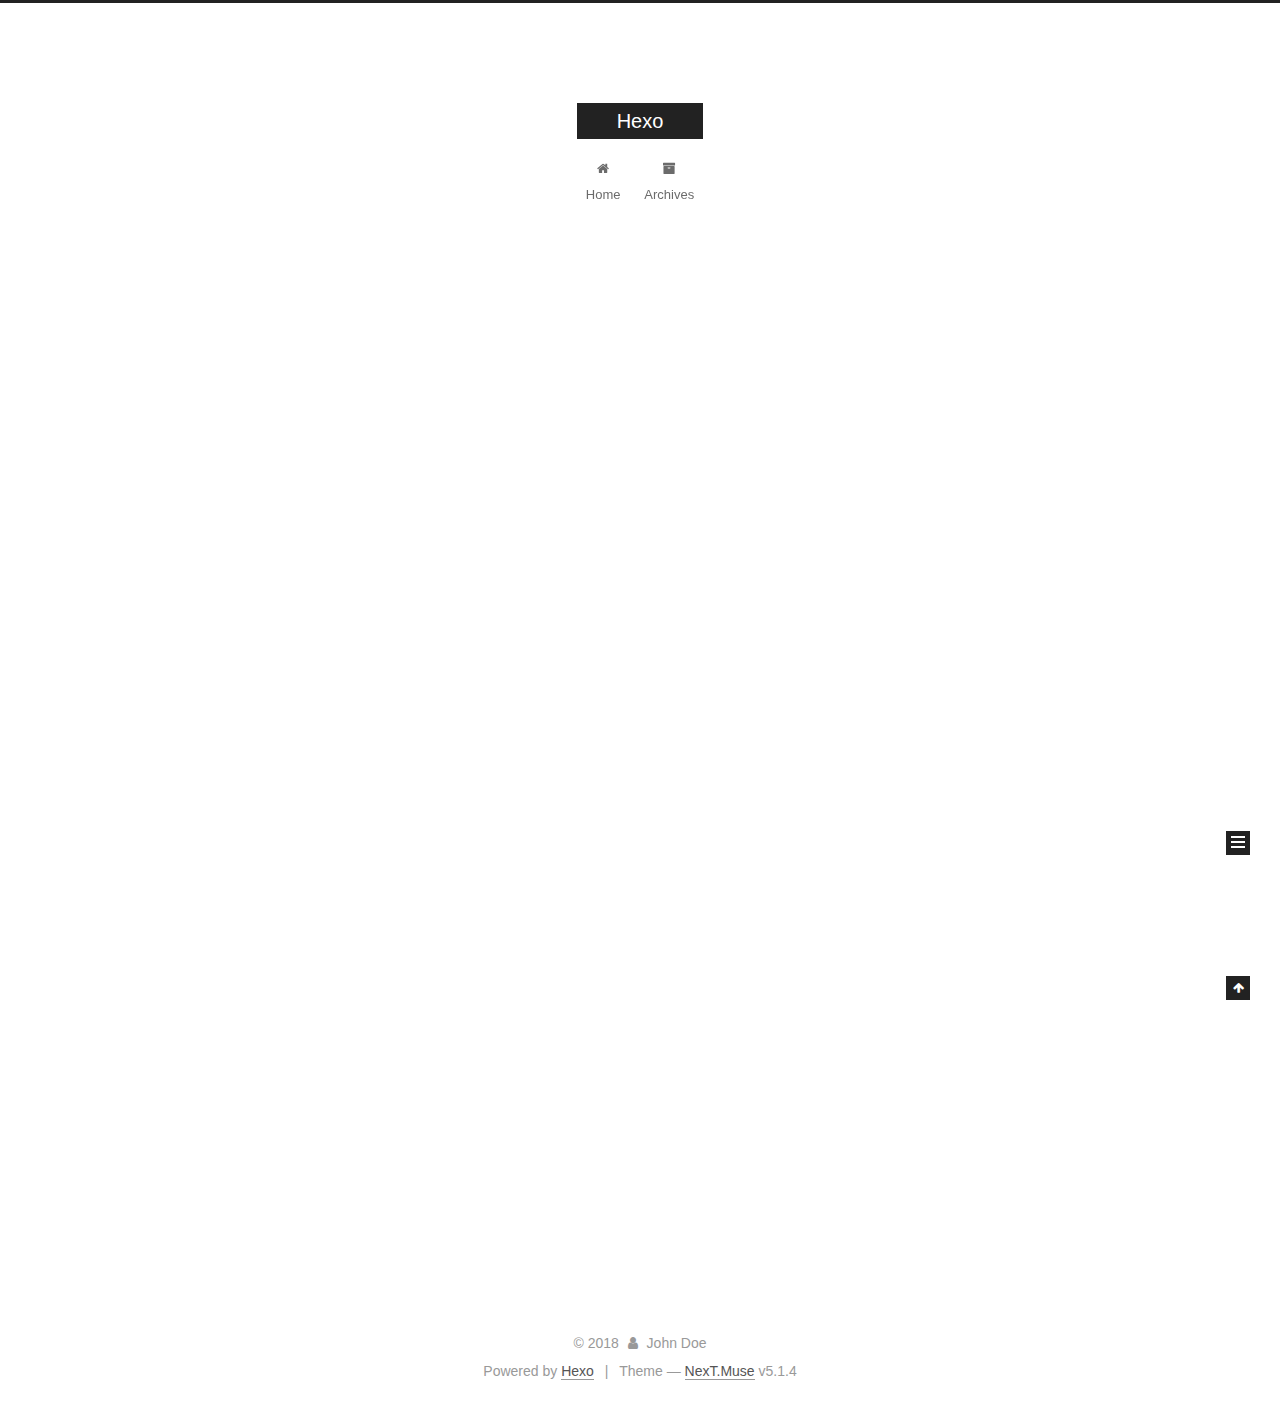
==== commit b5429870: "Site updated: 2018-04-14 23:38:30" ====
--- a/index.html
+++ b/index.html
@@ -1,90 +1,306 @@
 <!DOCTYPE html>
-<html>
+
+
+
+  
+
+
+<html class="theme-next muse use-motion" lang="">
 <head>
-  <meta charset="utf-8">
-  
-
-  
-  <title>Hexo</title>
-  <meta name="viewport" content="width=device-width, initial-scale=1, maximum-scale=1">
-  <meta property="og:type" content="website">
+  <meta charset="UTF-8"/>
+<meta http-equiv="X-UA-Compatible" content="IE=edge" />
+<meta name="viewport" content="width=device-width, initial-scale=1, maximum-scale=1"/>
+<meta name="theme-color" content="#222">
+
+
+
+
+
+
+
+
+
+<meta http-equiv="Cache-Control" content="no-transform" />
+<meta http-equiv="Cache-Control" content="no-siteapp" />
+
+
+
+
+
+
+
+
+
+
+
+
+
+
+
+
+  
+  
+  <link href="/lib/fancybox/source/jquery.fancybox.css?v=2.1.5" rel="stylesheet" type="text/css" />
+
+
+
+
+
+
+
+<link href="/lib/font-awesome/css/font-awesome.min.css?v=4.6.2" rel="stylesheet" type="text/css" />
+
+<link href="/css/main.css?v=5.1.4" rel="stylesheet" type="text/css" />
+
+
+  <link rel="apple-touch-icon" sizes="180x180" href="/images/apple-touch-icon-next.png?v=5.1.4">
+
+
+  <link rel="icon" type="image/png" sizes="32x32" href="/images/favicon-32x32-next.png?v=5.1.4">
+
+
+  <link rel="icon" type="image/png" sizes="16x16" href="/images/favicon-16x16-next.png?v=5.1.4">
+
+
+  <link rel="mask-icon" href="/images/logo.svg?v=5.1.4" color="#222">
+
+
+
+
+
+  <meta name="keywords" content="Hexo, NexT" />
+
+
+
+
+
+
+
+
+
+
+<meta property="og:type" content="website">
 <meta property="og:title" content="Hexo">
 <meta property="og:url" content="http://yoursite.com/index.html">
 <meta property="og:site_name" content="Hexo">
 <meta property="og:locale" content="default">
 <meta name="twitter:card" content="summary">
 <meta name="twitter:title" content="Hexo">
-  
-    <link rel="alternate" href="/atom.xml" title="Hexo" type="application/atom+xml">
-  
-  
-    <link rel="icon" href="/favicon.png">
-  
-  
-    <link href="//fonts.googleapis.com/css?family=Source+Code+Pro" rel="stylesheet" type="text/css">
-  
-  <link rel="stylesheet" href="/css/style.css">
+
+
+
+<script type="text/javascript" id="hexo.configurations">
+  var NexT = window.NexT || {};
+  var CONFIG = {
+    root: '/',
+    scheme: 'Muse',
+    version: '5.1.4',
+    sidebar: {"position":"left","display":"post","offset":12,"b2t":false,"scrollpercent":false,"onmobile":false},
+    fancybox: true,
+    tabs: true,
+    motion: {"enable":true,"async":false,"transition":{"post_block":"fadeIn","post_header":"slideDownIn","post_body":"slideDownIn","coll_header":"slideLeftIn","sidebar":"slideUpIn"}},
+    duoshuo: {
+      userId: '0',
+      author: 'Author'
+    },
+    algolia: {
+      applicationID: '',
+      apiKey: '',
+      indexName: '',
+      hits: {"per_page":10},
+      labels: {"input_placeholder":"Search for Posts","hits_empty":"We didn't find any results for the search: ${query}","hits_stats":"${hits} results found in ${time} ms"}
+    }
+  };
+</script>
+
+
+
+  <link rel="canonical" href="http://yoursite.com/"/>
+
+
+
+
+
+  <title>Hexo</title>
+  
+
+
+
+
+
+
+
+
 </head>
 
-<body>
-  <div id="container">
-    <div id="wrap">
-      <header id="header">
-  <div id="banner"></div>
-  <div id="header-outer" class="outer">
-    <div id="header-title" class="inner">
-      <h1 id="logo-wrap">
-        <a href="/" id="logo">Hexo</a>
-      </h1>
-      
+<body itemscope itemtype="http://schema.org/WebPage" lang="default">
+
+  
+  
+    
+  
+
+  <div class="container sidebar-position-left 
+  page-home">
+    <div class="headband"></div>
+
+    <header id="header" class="header" itemscope itemtype="http://schema.org/WPHeader">
+      <div class="header-inner"><div class="site-brand-wrapper">
+  <div class="site-meta ">
+    
+
+    <div class="custom-logo-site-title">
+      <a href="/"  class="brand" rel="start">
+        <span class="logo-line-before"><i></i></span>
+        <span class="site-title">Hexo</span>
+        <span class="logo-line-after"><i></i></span>
+      </a>
     </div>
-    <div id="header-inner" class="inner">
-      <nav id="main-nav">
-        <a id="main-nav-toggle" class="nav-icon"></a>
-        
-          <a class="main-nav-link" href="/">Home</a>
-        
-          <a class="main-nav-link" href="/archives">Archives</a>
-        
-      </nav>
-      <nav id="sub-nav">
-        
-          <a id="nav-rss-link" class="nav-icon" href="/atom.xml" title="RSS Feed"></a>
-        
-        <a id="nav-search-btn" class="nav-icon" title="Search"></a>
-      </nav>
-      <div id="search-form-wrap">
-        <form action="//google.com/search" method="get" accept-charset="UTF-8" class="search-form"><input type="search" name="q" class="search-form-input" placeholder="Search"><button type="submit" class="search-form-submit">&#xF002;</button><input type="hidden" name="sitesearch" value="http://yoursite.com"></form>
-      </div>
-    </div>
+      
+        <p class="site-subtitle"></p>
+      
   </div>
-</header>
-      <div class="outer">
-        <section id="main">
-  
-    <article id="post-hello-world" class="article article-type-post" itemscope itemprop="blogPost">
-  <div class="article-meta">
-    <a href="/2018/04/14/hello-world/" class="article-date">
-  <time datetime="2018-04-14T13:18:23.000Z" itemprop="datePublished">2018-04-14</time>
-</a>
-    
+
+  <div class="site-nav-toggle">
+    <button>
+      <span class="btn-bar"></span>
+      <span class="btn-bar"></span>
+      <span class="btn-bar"></span>
+    </button>
   </div>
-  <div class="article-inner">
-    
-    
-      <header class="article-header">
-        
-  
-    <h1 itemprop="name">
-      <a class="article-title" href="/2018/04/14/hello-world/">Hello World</a>
-    </h1>
-  
-
+</div>
+
+<nav class="site-nav">
+  
+
+  
+    <ul id="menu" class="menu">
+      
+        
+        <li class="menu-item menu-item-home">
+          <a href="/" rel="section">
+            
+              <i class="menu-item-icon fa fa-fw fa-home"></i> <br />
+            
+            Home
+          </a>
+        </li>
+      
+        
+        <li class="menu-item menu-item-archives">
+          <a href="/archives/" rel="section">
+            
+              <i class="menu-item-icon fa fa-fw fa-archive"></i> <br />
+            
+            Archives
+          </a>
+        </li>
+      
+
+      
+    </ul>
+  
+
+  
+</nav>
+
+
+
+ </div>
+    </header>
+
+    <main id="main" class="main">
+      <div class="main-inner">
+        <div class="content-wrap">
+          <div id="content" class="content">
+            
+  <section id="posts" class="posts-expand">
+    
+      
+
+  
+
+  
+  
+  
+
+  <article class="post post-type-normal" itemscope itemtype="http://schema.org/Article">
+  
+  
+  
+  <div class="post-block">
+    <link itemprop="mainEntityOfPage" href="http://yoursite.com/2018/04/14/hello-world/">
+
+    <span hidden itemprop="author" itemscope itemtype="http://schema.org/Person">
+      <meta itemprop="name" content="John Doe">
+      <meta itemprop="description" content="">
+      <meta itemprop="image" content="/images/avatar.gif">
+    </span>
+
+    <span hidden itemprop="publisher" itemscope itemtype="http://schema.org/Organization">
+      <meta itemprop="name" content="Hexo">
+    </span>
+
+    
+      <header class="post-header">
+
+        
+        
+          <h1 class="post-title" itemprop="name headline">
+                
+                <a class="post-title-link" href="/2018/04/14/hello-world/" itemprop="url">Hello World</a></h1>
+        
+
+        <div class="post-meta">
+          <span class="post-time">
+            
+              <span class="post-meta-item-icon">
+                <i class="fa fa-calendar-o"></i>
+              </span>
+              
+                <span class="post-meta-item-text">Posted on</span>
+              
+              <time title="Post created" itemprop="dateCreated datePublished" datetime="2018-04-14T21:18:23+08:00">
+                2018-04-14
+              </time>
+            
+
+            
+
+            
+          </span>
+
+          
+
+          
+            
+          
+
+          
+          
+
+          
+
+          
+
+          
+
+        </div>
       </header>
     
-    <div class="article-entry" itemprop="articleBody">
-      
-        <p>Welcome to <a href="https://hexo.io/" target="_blank" rel="noopener">Hexo</a>! This is your very first post. Check <a href="https://hexo.io/docs/" target="_blank" rel="noopener">documentation</a> for more info. If you get any problems when using Hexo, you can find the answer in <a href="https://hexo.io/docs/troubleshooting.html" target="_blank" rel="noopener">troubleshooting</a> or you can ask me on <a href="https://github.com/hexojs/hexo/issues" target="_blank" rel="noopener">GitHub</a>.</p>
+
+    
+    
+    
+    <div class="post-body" itemprop="articleBody">
+
+      
+      
+
+      
+        
+          
+            <p>Welcome to <a href="https://hexo.io/" target="_blank" rel="noopener">Hexo</a>! This is your very first post. Check <a href="https://hexo.io/docs/" target="_blank" rel="noopener">documentation</a> for more info. If you get any problems when using Hexo, you can find the answer in <a href="https://hexo.io/docs/troubleshooting.html" target="_blank" rel="noopener">troubleshooting</a> or you can ask me on <a href="https://github.com/hexojs/hexo/issues" target="_blank" rel="noopener">GitHub</a>.</p>
 <h2 id="Quick-Start"><a href="#Quick-Start" class="headerlink" title="Quick Start"></a>Quick Start</h2><h3 id="Create-a-new-post"><a href="#Create-a-new-post" class="headerlink" title="Create a new post"></a>Create a new post</h3><figure class="highlight bash"><table><tr><td class="gutter"><pre><span class="line">1</span><br></pre></td><td class="code"><pre><span class="line">$ hexo new <span class="string">"My New Post"</span></span><br></pre></td></tr></table></figure>
 <p>More info: <a href="https://hexo.io/docs/writing.html" target="_blank" rel="noopener">Writing</a></p>
 <h3 id="Run-server"><a href="#Run-server" class="headerlink" title="Run server"></a>Run server</h3><figure class="highlight bash"><table><tr><td class="gutter"><pre><span class="line">1</span><br></pre></td><td class="code"><pre><span class="line">$ hexo server</span><br></pre></td></tr></table></figure>
@@ -94,91 +310,307 @@
 <h3 id="Deploy-to-remote-sites"><a href="#Deploy-to-remote-sites" class="headerlink" title="Deploy to remote sites"></a>Deploy to remote sites</h3><figure class="highlight bash"><table><tr><td class="gutter"><pre><span class="line">1</span><br></pre></td><td class="code"><pre><span class="line">$ hexo deploy</span><br></pre></td></tr></table></figure>
 <p>More info: <a href="https://hexo.io/docs/deployment.html" target="_blank" rel="noopener">Deployment</a></p>
 
+          
+        
       
     </div>
-    <footer class="article-footer">
-      <a data-url="http://yoursite.com/2018/04/14/hello-world/" data-id="cjfzinisv0000t5nj6g0wswnd" class="article-share-link">Share</a>
-      
+    
+    
+    
+
+    
+
+    
+
+    
+
+    <footer class="post-footer">
+      
+
+      
+
+      
+
+      
+      
+        <div class="post-eof"></div>
       
     </footer>
   </div>
   
-</article>
-
-
-  
-
-
-</section>
-        
-          <aside id="sidebar">
-  
-    
-
-  
-    
-
-  
-    
-  
-    
-  <div class="widget-wrap">
-    <h3 class="widget-title">Archives</h3>
-    <div class="widget">
-      <ul class="archive-list"><li class="archive-list-item"><a class="archive-list-link" href="/archives/2018/04/">April 2018</a></li></ul>
+  
+  
+  </article>
+
+
+    
+  </section>
+
+  
+
+
+          </div>
+          
+
+
+          
+
+        </div>
+        
+          
+  
+  <div class="sidebar-toggle">
+    <div class="sidebar-toggle-line-wrap">
+      <span class="sidebar-toggle-line sidebar-toggle-line-first"></span>
+      <span class="sidebar-toggle-line sidebar-toggle-line-middle"></span>
+      <span class="sidebar-toggle-line sidebar-toggle-line-last"></span>
     </div>
   </div>
 
-
-  
-    
-  <div class="widget-wrap">
-    <h3 class="widget-title">Recent Posts</h3>
-    <div class="widget">
-      <ul>
-        
-          <li>
-            <a href="/2018/04/14/hello-world/">Hello World</a>
-          </li>
-        
-      </ul>
+  <aside id="sidebar" class="sidebar">
+    
+    <div class="sidebar-inner">
+
+      
+
+      
+
+      <section class="site-overview-wrap sidebar-panel sidebar-panel-active">
+        <div class="site-overview">
+          <div class="site-author motion-element" itemprop="author" itemscope itemtype="http://schema.org/Person">
+            
+              <p class="site-author-name" itemprop="name">John Doe</p>
+              <p class="site-description motion-element" itemprop="description"></p>
+          </div>
+
+          <nav class="site-state motion-element">
+
+            
+              <div class="site-state-item site-state-posts">
+              
+                <a href="/archives/">
+              
+                  <span class="site-state-item-count">1</span>
+                  <span class="site-state-item-name">posts</span>
+                </a>
+              </div>
+            
+
+            
+
+            
+
+          </nav>
+
+          
+
+          
+
+          
+          
+
+          
+          
+
+          
+
+        </div>
+      </section>
+
+      
+
+      
+
     </div>
+  </aside>
+
+
+        
+      </div>
+    </main>
+
+    <footer id="footer" class="footer">
+      <div class="footer-inner">
+        <div class="copyright">&copy; <span itemprop="copyrightYear">2018</span>
+  <span class="with-love">
+    <i class="fa fa-user"></i>
+  </span>
+  <span class="author" itemprop="copyrightHolder">John Doe</span>
+
+  
+</div>
+
+
+  <div class="powered-by">Powered by <a class="theme-link" target="_blank" href="https://hexo.io">Hexo</a></div>
+
+
+
+  <span class="post-meta-divider">|</span>
+
+
+
+  <div class="theme-info">Theme &mdash; <a class="theme-link" target="_blank" href="https://github.com/iissnan/hexo-theme-next">NexT.Muse</a> v5.1.4</div>
+
+
+
+
+        
+
+
+
+
+
+
+
+        
+      </div>
+    </footer>
+
+    
+      <div class="back-to-top">
+        <i class="fa fa-arrow-up"></i>
+        
+      </div>
+    
+
+    
+
   </div>
 
   
-</aside>
-        
-      </div>
-      <footer id="footer">
-  
-  <div class="outer">
-    <div id="footer-info" class="inner">
-      &copy; 2018 John Doe<br>
-      Powered by <a href="http://hexo.io/" target="_blank">Hexo</a>
-    </div>
-  </div>
-</footer>
-    </div>
-    <nav id="mobile-nav">
-  
-    <a href="/" class="mobile-nav-link">Home</a>
-  
-    <a href="/archives" class="mobile-nav-link">Archives</a>
-  
-</nav>
-    
-
-<script src="//ajax.googleapis.com/ajax/libs/jquery/2.0.3/jquery.min.js"></script>
-
-
-  <link rel="stylesheet" href="/fancybox/jquery.fancybox.css">
-  <script src="/fancybox/jquery.fancybox.pack.js"></script>
-
-
-<script src="/js/script.js"></script>
-
-
-
-  </div>
+
+<script type="text/javascript">
+  if (Object.prototype.toString.call(window.Promise) !== '[object Function]') {
+    window.Promise = null;
+  }
+</script>
+
+
+
+
+
+
+
+
+
+  
+
+
+
+
+
+
+
+
+
+
+
+
+  
+  
+    <script type="text/javascript" src="/lib/jquery/index.js?v=2.1.3"></script>
+  
+
+  
+  
+    <script type="text/javascript" src="/lib/fastclick/lib/fastclick.min.js?v=1.0.6"></script>
+  
+
+  
+  
+    <script type="text/javascript" src="/lib/jquery_lazyload/jquery.lazyload.js?v=1.9.7"></script>
+  
+
+  
+  
+    <script type="text/javascript" src="/lib/velocity/velocity.min.js?v=1.2.1"></script>
+  
+
+  
+  
+    <script type="text/javascript" src="/lib/velocity/velocity.ui.min.js?v=1.2.1"></script>
+  
+
+  
+  
+    <script type="text/javascript" src="/lib/fancybox/source/jquery.fancybox.pack.js?v=2.1.5"></script>
+  
+
+
+  
+
+
+  <script type="text/javascript" src="/js/src/utils.js?v=5.1.4"></script>
+
+  <script type="text/javascript" src="/js/src/motion.js?v=5.1.4"></script>
+
+
+
+  
+  
+
+  
+
+  
+
+
+  <script type="text/javascript" src="/js/src/bootstrap.js?v=5.1.4"></script>
+
+
+
+  
+
+
+  
+
+
+
+
+	
+
+
+
+
+
+  
+
+
+
+
+
+  
+
+
+
+
+
+
+
+
+
+
+
+
+  
+
+
+
+
+
+  
+
+  
+
+  
+
+  
+  
+
+  
+
+  
+
+  
+
 </body>
-</html>+</html>
--- a/css/main.css
+++ b/css/main.css
@@ -0,0 +1,2662 @@
+/* normalize.css v3.0.2 | MIT License | git.io/normalize */
+html {
+  font-family: sans-serif; /* 1 */
+  -ms-text-size-adjust: 100%; /* 2 */
+  -webkit-text-size-adjust: 100%; /* 2 */
+}
+body {
+  margin: 0;
+}
+article,
+aside,
+details,
+figcaption,
+figure,
+footer,
+header,
+hgroup,
+main,
+menu,
+nav,
+section,
+summary {
+  display: block;
+}
+audio,
+canvas,
+progress,
+video {
+  display: inline-block; /* 1 */
+  vertical-align: baseline; /* 2 */
+}
+audio:not([controls]) {
+  display: none;
+  height: 0;
+}
+[hidden],
+template {
+  display: none;
+}
+a {
+  background-color: transparent;
+}
+a:active,
+a:hover {
+  outline: 0;
+}
+abbr[title] {
+  border-bottom: 1px dotted;
+}
+b,
+strong {
+  font-weight: bold;
+}
+dfn {
+  font-style: italic;
+}
+h1 {
+  font-size: 2em;
+  margin: 0.67em 0;
+}
+mark {
+  background: #ff0;
+  color: #000;
+}
+small {
+  font-size: 80%;
+}
+sub,
+sup {
+  font-size: 75%;
+  line-height: 0;
+  position: relative;
+  vertical-align: baseline;
+}
+sup {
+  top: -0.5em;
+}
+sub {
+  bottom: -0.25em;
+}
+img {
+  border: 0;
+}
+svg:not(:root) {
+  overflow: hidden;
+}
+figure {
+  margin: 1em 40px;
+}
+hr {
+  -moz-box-sizing: content-box;
+  box-sizing: content-box;
+  height: 0;
+}
+pre {
+  overflow: auto;
+}
+code,
+kbd,
+pre,
+samp {
+  font-family: monospace, monospace;
+  font-size: 1em;
+}
+button,
+input,
+optgroup,
+select,
+textarea {
+  color: inherit; /* 1 */
+  font: inherit; /* 2 */
+  margin: 0; /* 3 */
+}
+button {
+  overflow: visible;
+}
+button,
+select {
+  text-transform: none;
+}
+button,
+html input[type="button"],
+input[type="reset"],
+input[type="submit"] {
+  -webkit-appearance: button; /* 2 */
+  cursor: pointer; /* 3 */
+}
+button[disabled],
+html input[disabled] {
+  cursor: default;
+}
+button::-moz-focus-inner,
+input::-moz-focus-inner {
+  border: 0;
+  padding: 0;
+}
+input {
+  line-height: normal;
+}
+input[type="checkbox"],
+input[type="radio"] {
+  box-sizing: border-box; /* 1 */
+  padding: 0; /* 2 */
+}
+input[type="number"]::-webkit-inner-spin-button,
+input[type="number"]::-webkit-outer-spin-button {
+  height: auto;
+}
+input[type="search"] {
+  -webkit-appearance: textfield; /* 1 */
+  -moz-box-sizing: content-box;
+  -webkit-box-sizing: content-box; /* 2 */
+  box-sizing: content-box;
+}
+input[type="search"]::-webkit-search-cancel-button,
+input[type="search"]::-webkit-search-decoration {
+  -webkit-appearance: none;
+}
+fieldset {
+  border: 1px solid #c0c0c0;
+  margin: 0 2px;
+  padding: 0.35em 0.625em 0.75em;
+}
+legend {
+  border: 0; /* 1 */
+  padding: 0; /* 2 */
+}
+textarea {
+  overflow: auto;
+}
+optgroup {
+  font-weight: bold;
+}
+table {
+  border-collapse: collapse;
+  border-spacing: 0;
+}
+td,
+th {
+  padding: 0;
+}
+::selection {
+  background: #262a30;
+  color: #fff;
+}
+body {
+  position: relative;
+  font-family: 'Lato', "PingFang SC", "Microsoft YaHei", sans-serif;
+  font-size: 14px;
+  line-height: 2;
+  color: #555;
+  background: #fff;
+}
+@media (max-width: 767px) {
+  body {
+    padding-right: 0 !important;
+  }
+}
+@media (min-width: 768px) and (max-width: 991px) {
+  body {
+    padding-right: 0 !important;
+  }
+}
+@media (min-width: 1600px) {
+  body {
+    font-size: 16px;
+  }
+}
+h1,
+h2,
+h3,
+h4,
+h5,
+h6 {
+  margin: 0;
+  padding: 0;
+  font-weight: bold;
+  line-height: 1.5;
+  font-family: 'Lato', "PingFang SC", "Microsoft YaHei", sans-serif;
+}
+h2,
+h3,
+h4,
+h5,
+h6 {
+  margin: 20px 0 15px;
+}
+h1 {
+  font-size: 22px;
+}
+@media (max-width: 767px) {
+  h1 {
+    font-size: 18px;
+  }
+}
+h2 {
+  font-size: 20px;
+}
+@media (max-width: 767px) {
+  h2 {
+    font-size: 16px;
+  }
+}
+h3 {
+  font-size: 18px;
+}
+@media (max-width: 767px) {
+  h3 {
+    font-size: 14px;
+  }
+}
+h4 {
+  font-size: 16px;
+}
+@media (max-width: 767px) {
+  h4 {
+    font-size: 12px;
+  }
+}
+h5 {
+  font-size: 14px;
+}
+@media (max-width: 767px) {
+  h5 {
+    font-size: 10px;
+  }
+}
+h6 {
+  font-size: 12px;
+}
+@media (max-width: 767px) {
+  h6 {
+    font-size: 8px;
+  }
+}
+p {
+  margin: 0 0 20px 0;
+}
+a {
+  color: #555;
+  text-decoration: none;
+  outline: none;
+  border-bottom: 1px solid #999;
+  word-wrap: break-word;
+}
+a:hover {
+  color: #222;
+  border-bottom-color: #222;
+}
+blockquote {
+  margin: 0;
+  padding: 0;
+}
+img {
+  display: block;
+  margin: auto;
+  max-width: 100%;
+  height: auto;
+}
+hr {
+  margin: 40px 0;
+  height: 3px;
+  border: none;
+  background-color: #ddd;
+  background-image: repeating-linear-gradient(-45deg, #fff, #fff 4px, transparent 4px, transparent 8px);
+}
+blockquote {
+  padding: 0 15px;
+  color: #666;
+  border-left: 4px solid #ddd;
+}
+blockquote cite::before {
+  content: "-";
+  padding: 0 5px;
+}
+dt {
+  font-weight: 700;
+}
+dd {
+  margin: 0;
+  padding: 0;
+}
+kbd {
+  border: 1px solid #ccc;
+  border-radius: 0.2em;
+  box-shadow: 0.1em 0.1em 0.2em rgba(0,0,0,0.1);
+  background-color: #f9f9f9;
+  font-family: inherit;
+  background-image: -webkit-linear-gradient(top, #eee, #fff, #eee);
+  padding: 0.1em 0.3em;
+  white-space: nowrap;
+}
+.text-left {
+  text-align: left;
+}
+.text-center {
+  text-align: center;
+}
+.text-right {
+  text-align: right;
+}
+.text-justify {
+  text-align: justify;
+}
+.text-nowrap {
+  white-space: nowrap;
+}
+.text-lowercase {
+  text-transform: lowercase;
+}
+.text-uppercase {
+  text-transform: uppercase;
+}
+.text-capitalize {
+  text-transform: capitalize;
+}
+.center-block {
+  display: block;
+  margin-left: auto;
+  margin-right: auto;
+}
+.clearfix:before,
+.clearfix:after {
+  content: " ";
+  display: table;
+}
+.clearfix:after {
+  clear: both;
+}
+.pullquote {
+  width: 45%;
+}
+.pullquote.left {
+  float: left;
+  margin-left: 5px;
+  margin-right: 10px;
+}
+.pullquote.right {
+  float: right;
+  margin-left: 10px;
+  margin-right: 5px;
+}
+.affix.affix.affix {
+  position: fixed;
+}
+.translation {
+  margin-top: -20px;
+  font-size: 14px;
+  color: #999;
+}
+.scrollbar-measure {
+  width: 100px;
+  height: 100px;
+  overflow: scroll;
+  position: absolute;
+  top: -9999px;
+}
+.use-motion .motion-element {
+  opacity: 0;
+}
+table {
+  margin: 20px 0;
+  width: 100%;
+  border-collapse: collapse;
+  border-spacing: 0;
+  border: 1px solid #ddd;
+  font-size: 14px;
+  table-layout: fixed;
+  word-wrap: break-all;
+}
+table>tbody>tr:nth-of-type(odd) {
+  background-color: #f9f9f9;
+}
+table>tbody>tr:hover {
+  background-color: #f5f5f5;
+}
+caption,
+th,
+td {
+  padding: 8px;
+  text-align: left;
+  vertical-align: middle;
+  font-weight: normal;
+}
+th,
+td {
+  border-bottom: 3px solid #ddd;
+  border-right: 1px solid #eee;
+}
+th {
+  padding-bottom: 10px;
+  font-weight: 700;
+}
+td {
+  border-bottom-width: 1px;
+}
+html,
+body {
+  height: 100%;
+}
+.container {
+  position: relative;
+  min-height: 100%;
+}
+.header-inner {
+  margin: 0 auto;
+  padding: 100px 0 70px;
+  width: 700px;
+}
+@media (min-width: 1600px) {
+  .container .header-inner {
+    width: 900px;
+  }
+}
+.main {
+  padding-bottom: 150px;
+}
+.main-inner {
+  margin: 0 auto;
+  width: 700px;
+}
+@media (min-width: 1600px) {
+  .container .main-inner {
+    width: 900px;
+  }
+}
+.footer {
+  position: absolute;
+  left: 0;
+  bottom: 0;
+  width: 100%;
+  min-height: 50px;
+}
+.footer-inner {
+  box-sizing: border-box;
+  margin: 20px auto;
+  width: 700px;
+}
+@media (min-width: 1600px) {
+  .container .footer-inner {
+    width: 900px;
+  }
+}
+pre,
+.highlight {
+  overflow: auto;
+  margin: 20px 0;
+  padding: 0;
+  font-size: 13px;
+  color: #4d4d4c;
+  background: #f7f7f7;
+  line-height: 1.6;
+}
+pre,
+code {
+  font-family: consolas, Menlo, "PingFang SC", "Microsoft YaHei", monospace;
+}
+code {
+  padding: 2px 4px;
+  word-wrap: break-word;
+  color: #555;
+  background: #eee;
+  border-radius: 3px;
+  font-size: 13px;
+}
+pre {
+  padding: 10px;
+}
+pre code {
+  padding: 0;
+  color: #4d4d4c;
+  background: none;
+  text-shadow: none;
+}
+.highlight {
+  border-radius: 1px;
+}
+.highlight pre {
+  border: none;
+  margin: 0;
+  padding: 10px 0;
+}
+.highlight table {
+  margin: 0;
+  width: auto;
+  border: none;
+}
+.highlight td {
+  border: none;
+  padding: 0;
+}
+.highlight figcaption {
+  font-size: 1em;
+  color: #4d4d4c;
+  line-height: 1em;
+  margin-bottom: 1em;
+}
+.highlight figcaption:before,
+.highlight figcaption:after {
+  content: " ";
+  display: table;
+}
+.highlight figcaption:after {
+  clear: both;
+}
+.highlight figcaption a {
+  float: right;
+  color: #4d4d4c;
+}
+.highlight figcaption a:hover {
+  border-bottom-color: #4d4d4c;
+}
+.highlight .gutter pre {
+  padding-left: 10px;
+  padding-right: 10px;
+  color: #869194;
+  text-align: right;
+  background-color: #eff2f3;
+}
+.highlight .code pre {
+  width: 100%;
+  padding-left: 10px;
+  padding-right: 10px;
+  background-color: #f7f7f7;
+}
+.highlight .line {
+  height: 20px;
+}
+.gutter {
+  -webkit-user-select: none;
+  -moz-user-select: none;
+  -ms-user-select: none;
+  user-select: none;
+}
+.gist table {
+  width: auto;
+}
+.gist table td {
+  border: none;
+}
+pre .deletion {
+  background: #fdd;
+}
+pre .addition {
+  background: #dfd;
+}
+pre .meta {
+  color: #8959a8;
+}
+pre .comment {
+  color: #8e908c;
+}
+pre .variable,
+pre .attribute,
+pre .tag,
+pre .regexp,
+pre .ruby .constant,
+pre .xml .tag .title,
+pre .xml .pi,
+pre .xml .doctype,
+pre .html .doctype,
+pre .css .id,
+pre .css .class,
+pre .css .pseudo {
+  color: #c82829;
+}
+pre .number,
+pre .preprocessor,
+pre .built_in,
+pre .literal,
+pre .params,
+pre .constant,
+pre .command {
+  color: #f5871f;
+}
+pre .ruby .class .title,
+pre .css .rules .attribute,
+pre .string,
+pre .value,
+pre .inheritance,
+pre .header,
+pre .ruby .symbol,
+pre .xml .cdata,
+pre .special,
+pre .number,
+pre .formula {
+  color: #718c00;
+}
+pre .title,
+pre .css .hexcolor {
+  color: #3e999f;
+}
+pre .function,
+pre .python .decorator,
+pre .python .title,
+pre .ruby .function .title,
+pre .ruby .title .keyword,
+pre .perl .sub,
+pre .javascript .title,
+pre .coffeescript .title {
+  color: #4271ae;
+}
+pre .keyword,
+pre .javascript .function {
+  color: #8959a8;
+}
+.full-image.full-image.full-image.full-image {
+  border: none;
+  max-width: 100%;
+  width: auto;
+  margin: 20px auto 25px;
+}
+@media (min-width: 992px) {
+  .full-image.full-image.full-image.full-image {
+    max-width: none;
+    width: 110%;
+    margin: 25px -5%;
+  }
+}
+.blockquote-center,
+.page-home .post-type-quote blockquote,
+.page-post-detail .post-type-quote blockquote {
+  position: relative;
+  margin: 40px 0;
+  padding: 0;
+  border-left: none;
+  text-align: center;
+}
+.blockquote-center::before,
+.page-home .post-type-quote blockquote::before,
+.page-post-detail .post-type-quote blockquote::before,
+.blockquote-center::after,
+.page-home .post-type-quote blockquote::after,
+.page-post-detail .post-type-quote blockquote::after {
+  position: absolute;
+  content: ' ';
+  display: block;
+  width: 100%;
+  height: 24px;
+  opacity: 0.2;
+  background-repeat: no-repeat;
+  background-position: 0 -6px;
+  background-size: 22px 22px;
+}
+.blockquote-center::before,
+.page-home .post-type-quote blockquote::before,
+.page-post-detail .post-type-quote blockquote::before {
+  top: -20px;
+  background-image: url("../images/quote-l.svg");
+  border-top: 1px solid #ccc;
+}
+.blockquote-center::after,
+.page-home .post-type-quote blockquote::after,
+.page-post-detail .post-type-quote blockquote::after {
+  bottom: -20px;
+  background-image: url("../images/quote-r.svg");
+  border-bottom: 1px solid #ccc;
+  background-position: 100% 8px;
+}
+.blockquote-center p,
+.page-home .post-type-quote blockquote p,
+.page-post-detail .post-type-quote blockquote p,
+.blockquote-center div,
+.page-home .post-type-quote blockquote div,
+.page-post-detail .post-type-quote blockquote div {
+  text-align: center;
+}
+.post .post-body .group-picture img {
+  box-sizing: border-box;
+  padding: 0 3px;
+  border: none;
+}
+.post .group-picture-row {
+  overflow: hidden;
+  margin-top: 6px;
+}
+.post .group-picture-row:first-child {
+  margin-top: 0;
+}
+.post .group-picture-column {
+  float: left;
+}
+.page-post-detail .post-body .group-picture-column {
+  float: none;
+  margin-top: 10px;
+  width: auto !important;
+}
+.page-post-detail .post-body .group-picture-column img {
+  margin: 0 auto;
+}
+.page-archive .group-picture-container {
+  overflow: hidden;
+}
+.page-archive .group-picture-row {
+  float: left;
+}
+.page-archive .group-picture-row:first-child {
+  margin-top: 6px;
+}
+.page-archive .group-picture-column {
+  max-width: 150px;
+  max-height: 150px;
+}
+.post-body .note {
+  position: relative;
+  padding: 15px;
+  margin-bottom: 20px;
+  border: 1px solid #eee;
+  border-left-width: 5px;
+  border-radius: 3px;
+}
+.post-body .note h2,
+.post-body .note h3,
+.post-body .note h4,
+.post-body .note h5,
+.post-body .note h6 {
+  margin-top: 0;
+  margin-bottom: 0;
+  border-bottom: initial;
+  padding-top: 0 !important;
+}
+.post-body .note p:first-child,
+.post-body .note ul:first-child,
+.post-body .note ol:first-child,
+.post-body .note table:first-child,
+.post-body .note pre:first-child,
+.post-body .note blockquote:first-child {
+  margin-top: 0;
+}
+.post-body .note p:last-child,
+.post-body .note ul:last-child,
+.post-body .note ol:last-child,
+.post-body .note table:last-child,
+.post-body .note pre:last-child,
+.post-body .note blockquote:last-child {
+  margin-bottom: 0;
+}
+.post-body .note.default {
+  border-left-color: #777;
+}
+.post-body .note.default h2,
+.post-body .note.default h3,
+.post-body .note.default h4,
+.post-body .note.default h5,
+.post-body .note.default h6 {
+  color: #777;
+}
+.post-body .note.primary {
+  border-left-color: #6f42c1;
+}
+.post-body .note.primary h2,
+.post-body .note.primary h3,
+.post-body .note.primary h4,
+.post-body .note.primary h5,
+.post-body .note.primary h6 {
+  color: #6f42c1;
+}
+.post-body .note.info {
+  border-left-color: #428bca;
+}
+.post-body .note.info h2,
+.post-body .note.info h3,
+.post-body .note.info h4,
+.post-body .note.info h5,
+.post-body .note.info h6 {
+  color: #428bca;
+}
+.post-body .note.success {
+  border-left-color: #5cb85c;
+}
+.post-body .note.success h2,
+.post-body .note.success h3,
+.post-body .note.success h4,
+.post-body .note.success h5,
+.post-body .note.success h6 {
+  color: #5cb85c;
+}
+.post-body .note.warning {
+  border-left-color: #f0ad4e;
+}
+.post-body .note.warning h2,
+.post-body .note.warning h3,
+.post-body .note.warning h4,
+.post-body .note.warning h5,
+.post-body .note.warning h6 {
+  color: #f0ad4e;
+}
+.post-body .note.danger {
+  border-left-color: #d9534f;
+}
+.post-body .note.danger h2,
+.post-body .note.danger h3,
+.post-body .note.danger h4,
+.post-body .note.danger h5,
+.post-body .note.danger h6 {
+  color: #d9534f;
+}
+.post-body .label {
+  display: inline;
+  padding: 0 2px;
+  white-space: nowrap;
+}
+.post-body .label.default {
+  background-color: #f0f0f0;
+}
+.post-body .label.primary {
+  background-color: #efe6f7;
+}
+.post-body .label.info {
+  background-color: #e5f2f8;
+}
+.post-body .label.success {
+  background-color: #e7f4e9;
+}
+.post-body .label.warning {
+  background-color: #fcf6e1;
+}
+.post-body .label.danger {
+  background-color: #fae8eb;
+}
+.post-body .tabs {
+  position: relative;
+  display: block;
+  margin-bottom: 20px;
+  padding-top: 10px;
+}
+.post-body .tabs ul.nav-tabs {
+  margin: 0;
+  padding: 0;
+  display: flex;
+  margin-bottom: -1px;
+}
+@media (max-width: 413px) {
+  .post-body .tabs ul.nav-tabs {
+    display: block;
+    margin-bottom: 5px;
+  }
+}
+.post-body .tabs ul.nav-tabs li.tab {
+  list-style-type: none !important;
+  margin: 0 0.25em 0 0;
+  border-top: 3px solid transparent;
+  border-left: 1px solid transparent;
+  border-right: 1px solid transparent;
+}
+@media (max-width: 413px) {
+  .post-body .tabs ul.nav-tabs li.tab {
+    margin: initial;
+    border-top: 1px solid transparent;
+    border-left: 3px solid transparent;
+    border-right: 1px solid transparent;
+    border-bottom: 1px solid transparent;
+  }
+}
+.post-body .tabs ul.nav-tabs li.tab a {
+  outline: 0;
+  border-bottom: initial;
+  display: block;
+  line-height: 1.8em;
+  padding: 0.25em 0.75em;
+  transition-duration: 0.2s;
+  transition-timing-function: ease-out;
+  transition-delay: 0s;
+}
+.post-body .tabs ul.nav-tabs li.tab a i {
+  width: 1.285714285714286em;
+}
+.post-body .tabs ul.nav-tabs li.tab.active {
+  border-top: 3px solid #fc6423;
+  border-left: 1px solid #ddd;
+  border-right: 1px solid #ddd;
+  background-color: #fff;
+}
+@media (max-width: 413px) {
+  .post-body .tabs ul.nav-tabs li.tab.active {
+    border-top: 1px solid #ddd;
+    border-left: 3px solid #fc6423;
+    border-right: 1px solid #ddd;
+    border-bottom: 1px solid #ddd;
+  }
+}
+.post-body .tabs ul.nav-tabs li.tab.active a {
+  cursor: default;
+  color: #555;
+}
+.post-body .tabs .tab-content {
+  background-color: #fff;
+}
+.post-body .tabs .tab-content .tab-pane {
+  border: 1px solid #ddd;
+  padding: 20px 20px 0 20px;
+}
+.post-body .tabs .tab-content .tab-pane:not(.active) {
+  display: none !important;
+}
+.post-body .tabs .tab-content .tab-pane.active {
+  display: block !important;
+}
+.btn {
+  display: inline-block;
+  padding: 0 20px;
+  font-size: 14px;
+  color: #fff;
+  background: #222;
+  border: 2px solid #222;
+  text-decoration: none;
+  border-radius: 0;
+  transition-property: background-color;
+  transition-duration: 0.2s;
+  transition-timing-function: ease-in-out;
+  transition-delay: 0s;
+  line-height: 2;
+}
+.btn:hover {
+  border-color: #222;
+  color: #222;
+  background: #fff;
+}
+.btn +.btn {
+  margin: 0 0 8px 8px;
+}
+.btn .fa-fw {
+  width: 1.285714285714286em;
+  text-align: left;
+}
+.btn-bar {
+  display: block;
+  width: 22px;
+  height: 2px;
+  background: #555;
+  border-radius: 1px;
+}
+.btn-bar+.btn-bar {
+  margin-top: 4px;
+}
+.pagination {
+  margin: 120px 0 40px;
+  text-align: center;
+  border-top: 1px solid #eee;
+}
+.page-number-basic,
+.pagination .prev,
+.pagination .next,
+.pagination .page-number,
+.pagination .space {
+  display: inline-block;
+  position: relative;
+  top: -1px;
+  margin: 0 10px;
+  padding: 0 11px;
+}
+@media (max-width: 767px) {
+  .page-number-basic,
+  .pagination .prev,
+  .pagination .next,
+  .pagination .page-number,
+  .pagination .space {
+    margin: 0 5px;
+  }
+}
+.pagination .prev,
+.pagination .next,
+.pagination .page-number {
+  border-bottom: 0;
+  border-top: 1px solid #eee;
+  transition-property: border-color;
+  transition-duration: 0.2s;
+  transition-timing-function: ease-in-out;
+  transition-delay: 0s;
+}
+.pagination .prev:hover,
+.pagination .next:hover,
+.pagination .page-number:hover {
+  border-top-color: #222;
+}
+.pagination .space {
+  padding: 0;
+  margin: 0;
+}
+.pagination .prev {
+  margin-left: 0;
+}
+.pagination .next {
+  margin-right: 0;
+}
+.pagination .page-number.current {
+  color: #fff;
+  background: #ccc;
+  border-top-color: #ccc;
+}
+@media (max-width: 767px) {
+  .pagination {
+    border-top: none;
+  }
+  .pagination .prev,
+  .pagination .next,
+  .pagination .page-number {
+    margin-bottom: 10px;
+    border-top: 0;
+    border-bottom: 1px solid #eee;
+    padding: 0 10px;
+  }
+  .pagination .prev:hover,
+  .pagination .next:hover,
+  .pagination .page-number:hover {
+    border-bottom-color: #222;
+  }
+}
+.comments {
+  margin: 60px 20px 0;
+}
+.tag-cloud {
+  text-align: center;
+}
+.tag-cloud a {
+  display: inline-block;
+  margin: 10px;
+}
+.back-to-top {
+  box-sizing: border-box;
+  position: fixed;
+  bottom: -100px;
+  right: 30px;
+  z-index: 1050;
+  padding: 0 6px;
+  width: 24px;
+  background: #222;
+  font-size: 12px;
+  opacity: 1;
+  color: #fff;
+  cursor: pointer;
+  text-align: center;
+  -webkit-transform: translateZ(0);
+  transition-property: bottom;
+  transition-duration: 0.2s;
+  transition-timing-function: ease-in-out;
+  transition-delay: 0s;
+}
+@media (min-width: 768px) and (max-width: 991px) {
+  .back-to-top {
+    display: none !important;
+  }
+}
+@media (max-width: 767px) {
+  .back-to-top {
+    display: none !important;
+  }
+}
+.back-to-top.back-to-top-on {
+  bottom: 19px;
+}
+.header {
+  background: transparent;
+}
+.header-inner {
+  position: relative;
+}
+.headband {
+  height: 3px;
+  background: #222;
+}
+.site-meta {
+  margin: 0;
+  text-align: center;
+}
+@media (max-width: 767px) {
+  .site-meta {
+    text-align: center;
+  }
+}
+.brand {
+  position: relative;
+  display: inline-block;
+  padding: 0 40px;
+  color: #fff;
+  background: #222;
+  border-bottom: none;
+}
+.brand:hover {
+  color: #fff;
+}
+.logo {
+  display: inline-block;
+  margin-right: 5px;
+  line-height: 36px;
+  vertical-align: top;
+}
+.site-title {
+  display: inline-block;
+  vertical-align: top;
+  line-height: 36px;
+  font-size: 20px;
+  font-weight: normal;
+  font-family: 'Lato', "PingFang SC", "Microsoft YaHei", sans-serif;
+}
+.site-subtitle {
+  margin-top: 10px;
+  font-size: 13px;
+  color: #999;
+}
+.use-motion .brand {
+  opacity: 0;
+}
+.use-motion .logo,
+.use-motion .site-title,
+.use-motion .site-subtitle {
+  opacity: 0;
+  position: relative;
+  top: -10px;
+}
+.site-nav-toggle {
+  display: none;
+  position: absolute;
+  top: 10px;
+  left: 10px;
+}
+@media (max-width: 767px) {
+  .site-nav-toggle {
+    display: block;
+  }
+}
+.site-nav-toggle button {
+  margin-top: 2px;
+  padding: 9px 10px;
+  background: transparent;
+  border: none;
+}
+@media (max-width: 767px) {
+  .site-nav {
+    display: none;
+    margin: 0 -10px;
+    padding: 0 10px;
+    clear: both;
+    border-top: 1px solid #ddd;
+  }
+}
+@media (min-width: 768px) and (max-width: 991px) {
+  .site-nav {
+    display: block !important;
+  }
+}
+@media (min-width: 992px) {
+  .site-nav {
+    display: block !important;
+  }
+}
+.menu {
+  margin-top: 20px;
+  padding-left: 0;
+  text-align: center;
+}
+.menu .menu-item {
+  display: inline-block;
+  margin: 0 10px;
+  list-style: none;
+}
+@media screen and (max-width: 767px) {
+  .menu .menu-item {
+    margin-top: 10px;
+  }
+}
+.menu .menu-item a {
+  display: block;
+  font-size: 13px;
+  line-height: inherit;
+  border-bottom: 1px solid transparent;
+  transition-property: border-color;
+  transition-duration: 0.2s;
+  transition-timing-function: ease-in-out;
+  transition-delay: 0s;
+}
+.menu .menu-item a:hover {
+  border-bottom-color: #222;
+}
+.menu .menu-item .fa {
+  margin-right: 5px;
+}
+.use-motion .menu-item {
+  opacity: 0;
+}
+.post-body {
+  font-family: 'Lato', "PingFang SC", "Microsoft YaHei", sans-serif;
+}
+@media (max-width: 767px) {
+  .post-body {
+    word-break: break-word;
+  }
+}
+.post-body .fancybox img {
+  display: block !important;
+  margin: 0 auto;
+  cursor: pointer;
+  cursor: zoom-in;
+  cursor: -webkit-zoom-in;
+}
+.post-body .image-caption,
+.post-body .figure .caption {
+  margin: -20px auto 15px;
+  text-align: center;
+  font-size: 14px;
+  color: #999;
+  font-weight: bold;
+  line-height: 1;
+}
+.post-sticky-flag {
+  display: inline-block;
+  font-size: 16px;
+  -ms-transform: rotate(30deg);
+  -webkit-transform: rotate(30deg);
+  -moz-transform: rotate(30deg);
+  -ms-transform: rotate(30deg);
+  -o-transform: rotate(30deg);
+  transform: rotate(30deg);
+}
+.use-motion .post-block,
+.use-motion .pagination,
+.use-motion .comments {
+  opacity: 0;
+}
+.use-motion .post-header {
+  opacity: 0;
+}
+.use-motion .post-body {
+  opacity: 0;
+}
+.use-motion .collection-title {
+  opacity: 0;
+}
+.posts-expand {
+  padding-top: 40px;
+}
+@media (max-width: 767px) {
+  .posts-expand {
+    margin: 0 20px;
+  }
+  .post-body pre .gutter pre {
+    padding-right: 10px;
+  }
+  .post-body .highlight {
+    margin-left: 0px;
+    margin-right: 0px;
+    padding: 0;
+  }
+  .post-body .highlight .gutter pre {
+    padding-right: 10px;
+  }
+}
+@media (min-width: 992px) {
+  .posts-expand .post-body {
+    text-align: justify;
+  }
+}
+.posts-expand .post-body h2,
+.posts-expand .post-body h3,
+.posts-expand .post-body h4,
+.posts-expand .post-body h5,
+.posts-expand .post-body h6 {
+  padding-top: 10px;
+}
+.posts-expand .post-body h2 .header-anchor,
+.posts-expand .post-body h3 .header-anchor,
+.posts-expand .post-body h4 .header-anchor,
+.posts-expand .post-body h5 .header-anchor,
+.posts-expand .post-body h6 .header-anchor {
+  float: right;
+  margin-left: 10px;
+  color: #ccc;
+  border-bottom-style: none;
+  visibility: hidden;
+}
+.posts-expand .post-body h2 .header-anchor:hover,
+.posts-expand .post-body h3 .header-anchor:hover,
+.posts-expand .post-body h4 .header-anchor:hover,
+.posts-expand .post-body h5 .header-anchor:hover,
+.posts-expand .post-body h6 .header-anchor:hover {
+  color: inherit;
+}
+.posts-expand .post-body h2:hover .header-anchor,
+.posts-expand .post-body h3:hover .header-anchor,
+.posts-expand .post-body h4:hover .header-anchor,
+.posts-expand .post-body h5:hover .header-anchor,
+.posts-expand .post-body h6:hover .header-anchor {
+  visibility: visible;
+}
+.posts-expand .post-body ul li {
+  list-style: circle;
+}
+.posts-expand .post-body img {
+  box-sizing: border-box;
+  margin: auto;
+  padding: 3px;
+  border: 1px solid #ddd;
+}
+.posts-expand .post-body .fancybox img {
+  margin: 0 auto 25px;
+}
+@media (max-width: 767px) {
+  .posts-collapse {
+    margin: 0 20px;
+  }
+  .posts-collapse .post-title,
+  .posts-collapse .post-meta {
+    display: block;
+    width: auto;
+    text-align: left;
+  }
+}
+.posts-collapse {
+  position: relative;
+  z-index: 1010;
+  margin-left: 55px;
+}
+.posts-collapse::after {
+  content: " ";
+  position: absolute;
+  top: 20px;
+  left: 0;
+  margin-left: -2px;
+  width: 4px;
+  height: 100%;
+  background: #f5f5f5;
+  z-index: -1;
+}
+@media (max-width: 767px) {
+  .posts-collapse {
+    margin: 0 20px;
+  }
+}
+.posts-collapse .collection-title {
+  position: relative;
+  margin: 60px 0;
+}
+.posts-collapse .collection-title h1,
+.posts-collapse .collection-title h2 {
+  margin-left: 20px;
+}
+.posts-collapse .collection-title small {
+  color: #bbb;
+  margin-left: 5px;
+}
+.posts-collapse .collection-title::before {
+  content: " ";
+  position: absolute;
+  left: 0;
+  top: 50%;
+  margin-left: -4px;
+  margin-top: -4px;
+  width: 8px;
+  height: 8px;
+  background: #bbb;
+  border-radius: 50%;
+}
+.posts-collapse .post {
+  margin: 30px 0;
+}
+.posts-collapse .post-header {
+  position: relative;
+  transition-duration: 0.2s;
+  transition-timing-function: ease-in-out;
+  transition-delay: 0s;
+  transition-property: border;
+  border-bottom: 1px dashed #ccc;
+}
+.posts-collapse .post-header::before {
+  content: " ";
+  position: absolute;
+  left: 0;
+  top: 12px;
+  width: 6px;
+  height: 6px;
+  margin-left: -4px;
+  background: #bbb;
+  border-radius: 50%;
+  border: 1px solid #fff;
+  transition-duration: 0.2s;
+  transition-timing-function: ease-in-out;
+  transition-delay: 0s;
+  transition-property: background;
+}
+.posts-collapse .post-header:hover {
+  border-bottom-color: #666;
+}
+.posts-collapse .post-header:hover::before {
+  background: #222;
+}
+.posts-collapse .post-meta {
+  position: absolute;
+  font-size: 12px;
+  left: 20px;
+  top: 5px;
+}
+.posts-collapse .post-comments-count {
+  display: none;
+}
+.posts-collapse .post-title {
+  margin-left: 60px;
+  font-size: 16px;
+  font-weight: normal;
+  line-height: inherit;
+}
+.posts-collapse .post-title::after {
+  margin-left: 3px;
+  opacity: 0.6;
+}
+.posts-collapse .post-title a {
+  color: #666;
+  border-bottom: none;
+}
+.page-home .post-type-quote .post-header,
+.page-post-detail .post-type-quote .post-header,
+.page-home .post-type-quote .post-tags,
+.page-post-detail .post-type-quote .post-tags {
+  display: none;
+}
+.posts-expand .post-title {
+  text-align: center;
+  word-break: break-word;
+  font-weight: 400;
+}
+.posts-expand .post-title-link {
+  display: inline-block;
+  position: relative;
+  color: #555;
+  border-bottom: none;
+  line-height: 1.2;
+  vertical-align: top;
+}
+.posts-expand .post-title-link::before {
+  content: "";
+  position: absolute;
+  width: 100%;
+  height: 2px;
+  bottom: 0;
+  left: 0;
+  background-color: #000;
+  visibility: hidden;
+  -webkit-transform: scaleX(0);
+  -moz-transform: scaleX(0);
+  -ms-transform: scaleX(0);
+  -o-transform: scaleX(0);
+  transform: scaleX(0);
+  transition-duration: 0.2s;
+  transition-timing-function: ease-in-out;
+  transition-delay: 0s;
+}
+.posts-expand .post-title-link:hover::before {
+  visibility: visible;
+  -webkit-transform: scaleX(1);
+  -moz-transform: scaleX(1);
+  -ms-transform: scaleX(1);
+  -o-transform: scaleX(1);
+  transform: scaleX(1);
+}
+.posts-expand .post-title-link .fa {
+  font-size: 16px;
+}
+.posts-expand .post-meta {
+  margin: 3px 0 60px 0;
+  color: #999;
+  font-family: 'Lato', "PingFang SC", "Microsoft YaHei", sans-serif;
+  font-size: 12px;
+  text-align: center;
+}
+.posts-expand .post-meta .post-category-list {
+  display: inline-block;
+  margin: 0;
+  padding: 3px;
+}
+.posts-expand .post-meta .post-category-list-link {
+  color: #999;
+}
+.posts-expand .post-meta .post-description {
+  font-size: 14px;
+  margin-top: 2px;
+}
+.post-meta-divider {
+  margin: 0 0.5em;
+}
+.post-meta-item-icon {
+  margin-right: 3px;
+}
+@media (min-width: 768px) and (max-width: 991px) {
+  .post-meta-item-icon {
+    display: inline-block;
+  }
+}
+@media (max-width: 767px) {
+  .post-meta-item-icon {
+    display: inline-block;
+  }
+}
+@media (min-width: 768px) and (max-width: 991px) {
+  .post-meta-item-text {
+    display: none;
+  }
+}
+@media (max-width: 767px) {
+  .post-meta-item-text {
+    display: none;
+  }
+}
+@media (max-width: 767px) {
+  .posts-expand .post-comments-count {
+    display: none;
+  }
+}
+.post-button {
+  margin-top: 40px;
+}
+.posts-expand .post-tags {
+  margin-top: 40px;
+  text-align: center;
+}
+.posts-expand .post-tags a {
+  display: inline-block;
+  margin-right: 10px;
+  font-size: 13px;
+}
+.post-nav {
+  display: table;
+  margin-top: 15px;
+  width: 100%;
+  border-top: 1px solid #eee;
+}
+.post-nav-divider {
+  display: table-cell;
+  width: 10%;
+}
+.post-nav-item {
+  display: table-cell;
+  padding: 10px 0 0 0;
+  width: 45%;
+  vertical-align: top;
+}
+.post-nav-item a {
+  position: relative;
+  display: block;
+  line-height: 25px;
+  font-size: 14px;
+  color: #555;
+  border-bottom: none;
+}
+.post-nav-item a:hover {
+  color: #222;
+  border-bottom: none;
+}
+.post-nav-item a:active {
+  top: 2px;
+}
+.post-nav-item .fa {
+  position: absolute;
+  top: 8px;
+  left: 0;
+  font-size: 12px;
+}
+.post-nav-next a {
+  padding-left: 15px;
+}
+.post-nav-prev {
+  text-align: right;
+}
+.post-nav-prev a {
+  padding-right: 15px;
+}
+.post-nav-prev .fa {
+  right: 0;
+  left: auto;
+}
+.posts-expand .post-eof {
+  display: block;
+  margin: 80px auto 60px;
+  width: 8%;
+  height: 1px;
+  background: #ccc;
+  text-align: center;
+}
+.post:last-child .post-eof.post-eof.post-eof {
+  display: none;
+}
+.post-gallery {
+  display: table;
+  table-layout: fixed;
+  width: 100%;
+  border-collapse: separate;
+}
+.post-gallery-row {
+  display: table-row;
+}
+.post-gallery .post-gallery-img {
+  display: table-cell;
+  text-align: center;
+  vertical-align: middle;
+  border: none;
+}
+.post-gallery .post-gallery-img img {
+  max-width: 100%;
+  max-height: 100%;
+  border: none;
+}
+.fancybox-close,
+.fancybox-close:hover {
+  border: none;
+}
+.rtl.post-body p,
+.rtl.post-body a,
+.rtl.post-body h1,
+.rtl.post-body h2,
+.rtl.post-body h3,
+.rtl.post-body h4,
+.rtl.post-body h5,
+.rtl.post-body h6,
+.rtl.post-body li,
+.rtl.post-body ul,
+.rtl.post-body ol {
+  direction: rtl;
+  font-family: UKIJ Ekran;
+}
+.rtl.post-title {
+  font-family: UKIJ Ekran;
+}
+.sidebar {
+  position: fixed;
+  right: 0;
+  top: 0;
+  bottom: 0;
+  width: 0;
+  z-index: 1040;
+  box-shadow: inset 0 2px 6px #000;
+  background: #222;
+  -webkit-transform: translateZ(0);
+}
+.sidebar a {
+  color: #999;
+  border-bottom-color: #555;
+}
+.sidebar a:hover {
+  color: #eee;
+}
+@media (min-width: 768px) and (max-width: 991px) {
+  .sidebar {
+    display: none !important;
+  }
+}
+@media (max-width: 767px) {
+  .sidebar {
+    display: none !important;
+  }
+}
+.sidebar-inner {
+  position: relative;
+  padding: 20px 10px;
+  color: #999;
+  text-align: center;
+}
+.site-overview-wrap {
+  overflow: hidden;
+}
+.site-overview {
+  overflow-y: auto;
+  overflow-x: hidden;
+}
+.sidebar-toggle {
+  position: fixed;
+  right: 30px;
+  bottom: 45px;
+  width: 14px;
+  height: 14px;
+  padding: 5px;
+  background: #222;
+  line-height: 0;
+  z-index: 1050;
+  cursor: pointer;
+  -webkit-transform: translateZ(0);
+}
+@media (min-width: 768px) and (max-width: 991px) {
+  .sidebar-toggle {
+    display: none !important;
+  }
+}
+@media (max-width: 767px) {
+  .sidebar-toggle {
+    display: none !important;
+  }
+}
+.sidebar-toggle-line {
+  position: relative;
+  display: inline-block;
+  vertical-align: top;
+  height: 2px;
+  width: 100%;
+  background: #fff;
+  margin-top: 3px;
+}
+.sidebar-toggle-line:first-child {
+  margin-top: 0;
+}
+.site-author-image {
+  display: block;
+  margin: 0 auto;
+  padding: 2px;
+  max-width: 96px;
+  height: auto;
+  border: 2px solid #333;
+}
+.site-author-name {
+  margin: 5px 0 0;
+  text-align: center;
+  color: #f5f5f5;
+  font-weight: normal;
+}
+.site-description {
+  margin-top: 5px;
+  text-align: center;
+  font-size: 14px;
+  color: #999;
+}
+.site-state {
+  overflow: hidden;
+  line-height: 1.4;
+  white-space: nowrap;
+  text-align: center;
+}
+.site-state-item {
+  display: inline-block;
+  padding: 0 15px;
+  border-left: 1px solid #333;
+}
+.site-state-item:first-child {
+  border-left: none;
+}
+.site-state-item a {
+  border-bottom: none;
+}
+.site-state-item-count {
+  display: block;
+  text-align: center;
+  color: inherit;
+  font-weight: 600;
+  font-size: 18px;
+}
+.site-state-item-name {
+  font-size: 13px;
+  color: inherit;
+}
+.feed-link {
+  margin-top: 20px;
+}
+.feed-link a {
+  display: inline-block;
+  padding: 0 15px;
+  color: #fc6423;
+  border: 1px solid #fc6423;
+  border-radius: 4px;
+}
+.feed-link a i {
+  color: #fc6423;
+  font-size: 14px;
+}
+.feed-link a:hover {
+  color: #fff;
+  background: #fc6423;
+}
+.feed-link a:hover i {
+  color: #fff;
+}
+.links-of-author {
+  margin-top: 20px;
+}
+.links-of-author a {
+  display: inline-block;
+  vertical-align: middle;
+  margin-right: 10px;
+  margin-bottom: 10px;
+  border-bottom-color: #555;
+  font-size: 13px;
+}
+.links-of-author a:before {
+  display: inline-block;
+  vertical-align: middle;
+  margin-right: 3px;
+  content: " ";
+  width: 4px;
+  height: 4px;
+  border-radius: 50%;
+  background: #4aff2f;
+}
+.links-of-blogroll {
+  font-size: 13px;
+}
+.links-of-blogroll-title {
+  margin-top: 20px;
+  font-size: 14px;
+  font-weight: 600;
+}
+.links-of-blogroll-list {
+  margin: 0;
+  padding: 0;
+  list-style: none;
+}
+.links-of-blogroll-item {
+  padding: 2px 10px;
+}
+.links-of-blogroll-item a {
+  max-width: 280px;
+  box-sizing: border-box;
+  display: inline-block;
+  overflow: hidden;
+  white-space: nowrap;
+  text-overflow: ellipsis;
+}
+.sidebar-nav {
+  margin: 0 0 20px;
+  padding-left: 0;
+}
+.sidebar-nav li {
+  display: inline-block;
+  cursor: pointer;
+  border-bottom: 1px solid transparent;
+  font-size: 14px;
+  color: #555;
+}
+.sidebar-nav li:hover {
+  color: #f5f5f5;
+}
+.page-post-detail .sidebar-nav-toc {
+  padding: 0 5px;
+}
+.page-post-detail .sidebar-nav-overview {
+  margin-left: 10px;
+}
+.sidebar-nav .sidebar-nav-active {
+  color: #87daff;
+  border-bottom-color: #87daff;
+}
+.sidebar-nav .sidebar-nav-active:hover {
+  color: #87daff;
+}
+.sidebar-panel {
+  display: none;
+}
+.sidebar-panel-active {
+  display: block;
+}
+.post-toc-empty {
+  font-size: 14px;
+  color: #666;
+}
+.post-toc-wrap {
+  overflow: hidden;
+}
+.post-toc {
+  overflow: auto;
+}
+.post-toc ol {
+  margin: 0;
+  padding: 0 2px 5px 10px;
+  text-align: left;
+  list-style: none;
+  font-size: 14px;
+}
+.post-toc ol > ol {
+  padding-left: 0;
+}
+.post-toc ol a {
+  transition-duration: 0.2s;
+  transition-timing-function: ease-in-out;
+  transition-delay: 0s;
+  transition-property: all;
+  color: #999;
+  border-bottom-color: #555;
+}
+.post-toc ol a:hover {
+  color: #ccc;
+  border-bottom-color: #ccc;
+}
+.post-toc .nav-item {
+  overflow: hidden;
+  text-overflow: ellipsis;
+  text-align: justify;
+  white-space: nowrap;
+  line-height: 1.8;
+}
+.post-toc .nav .nav-child {
+  display: none;
+}
+.post-toc .nav .active > .nav-child {
+  display: block;
+}
+.post-toc .nav .active-current > .nav-child {
+  display: block;
+}
+.post-toc .nav .active-current > .nav-child > .nav-item {
+  display: block;
+}
+.post-toc .nav .active > a {
+  color: #87daff;
+  border-bottom-color: #87daff;
+}
+.post-toc .nav .active-current > a {
+  color: #87daff;
+}
+.post-toc .nav .active-current > a:hover {
+  color: #87daff;
+}
+.footer {
+  font-size: 14px;
+  color: #999;
+}
+.footer img {
+  border: none;
+}
+.footer-inner {
+  text-align: center;
+}
+.with-love {
+  display: inline-block;
+  margin: 0 5px;
+}
+.powered-by,
+.theme-info {
+  display: inline-block;
+}
+.cc-license {
+  margin-top: 10px;
+  text-align: center;
+}
+.cc-license .cc-opacity {
+  opacity: 0.7;
+  border-bottom: none;
+}
+.cc-license .cc-opacity:hover {
+  opacity: 0.9;
+}
+.cc-license img {
+  display: inline-block;
+}
+.theme-next #ds-thread #ds-reset {
+  color: #555;
+}
+.theme-next #ds-thread #ds-reset .ds-replybox {
+  margin-bottom: 30px;
+}
+.theme-next #ds-thread #ds-reset .ds-replybox .ds-avatar,
+.theme-next #ds-reset .ds-avatar img {
+  box-shadow: none;
+}
+.theme-next #ds-thread #ds-reset .ds-textarea-wrapper {
+  border-color: #c7d4e1;
+  background: none;
+  border-top-right-radius: 3px;
+  border-top-left-radius: 3px;
+}
+.theme-next #ds-thread #ds-reset .ds-textarea-wrapper textarea {
+  height: 60px;
+}
+.theme-next #ds-reset .ds-rounded-top {
+  border-radius: 0;
+}
+.theme-next #ds-thread #ds-reset .ds-post-toolbar {
+  box-sizing: border-box;
+  border: 1px solid #c7d4e1;
+  background: #f6f8fa;
+}
+.theme-next #ds-thread #ds-reset .ds-post-options {
+  height: 40px;
+  border: none;
+  background: none;
+}
+.theme-next #ds-thread #ds-reset .ds-toolbar-buttons {
+  top: 11px;
+}
+.theme-next #ds-thread #ds-reset .ds-sync {
+  top: 5px;
+}
+.theme-next #ds-thread #ds-reset .ds-post-button {
+  top: 4px;
+  right: 5px;
+  width: 90px;
+  height: 30px;
+  border: 1px solid #c5ced7;
+  border-radius: 3px;
+  background-image: linear-gradient(#fbfbfc, #f5f7f9);
+  color: #60676d;
+}
+.theme-next #ds-thread #ds-reset .ds-post-button:hover {
+  background-position: 0 -30px;
+  color: #60676d;
+}
+.theme-next #ds-thread #ds-reset .ds-comments-info {
+  padding: 10px 0;
+}
+.theme-next #ds-thread #ds-reset .ds-sort {
+  display: none;
+}
+.theme-next #ds-thread #ds-reset li.ds-tab a.ds-current {
+  border: none;
+  background: #f6f8fa;
+  color: #60676d;
+}
+.theme-next #ds-thread #ds-reset li.ds-tab a.ds-current:hover {
+  background-color: #e9f0f7;
+  color: #60676d;
+}
+.theme-next #ds-thread #ds-reset li.ds-tab a {
+  border-radius: 2px;
+  padding: 5px;
+}
+.theme-next #ds-thread #ds-reset .ds-login-buttons p {
+  color: #999;
+  line-height: 36px;
+}
+.theme-next #ds-thread #ds-reset .ds-login-buttons .ds-service-list li {
+  height: 28px;
+}
+.theme-next #ds-thread #ds-reset .ds-service-list a {
+  background: none;
+  padding: 5px;
+  border: 1px solid;
+  border-radius: 3px;
+  text-align: center;
+}
+.theme-next #ds-thread #ds-reset .ds-service-list a:hover {
+  color: #fff;
+  background: #666;
+}
+.theme-next #ds-thread #ds-reset .ds-service-list .ds-weibo {
+  color: #fc9b00;
+  border-color: #fc9b00;
+}
+.theme-next #ds-thread #ds-reset .ds-service-list .ds-weibo:hover {
+  background: #fc9b00;
+}
+.theme-next #ds-thread #ds-reset .ds-service-list .ds-qq {
+  color: #60a3ec;
+  border-color: #60a3ec;
+}
+.theme-next #ds-thread #ds-reset .ds-service-list .ds-qq:hover {
+  background: #60a3ec;
+}
+.theme-next #ds-thread #ds-reset .ds-service-list .ds-renren {
+  color: #2e7ac4;
+  border-color: #2e7ac4;
+}
+.theme-next #ds-thread #ds-reset .ds-service-list .ds-renren:hover {
+  background: #2e7ac4;
+}
+.theme-next #ds-thread #ds-reset .ds-service-list .ds-douban {
+  color: #37994c;
+  border-color: #37994c;
+}
+.theme-next #ds-thread #ds-reset .ds-service-list .ds-douban:hover {
+  background: #37994c;
+}
+.theme-next #ds-thread #ds-reset .ds-service-list .ds-kaixin {
+  color: #fef20d;
+  border-color: #fef20d;
+}
+.theme-next #ds-thread #ds-reset .ds-service-list .ds-kaixin:hover {
+  background: #fef20d;
+}
+.theme-next #ds-thread #ds-reset .ds-service-list .ds-netease {
+  color: #f00;
+  border-color: #f00;
+}
+.theme-next #ds-thread #ds-reset .ds-service-list .ds-netease:hover {
+  background: #f00;
+}
+.theme-next #ds-thread #ds-reset .ds-service-list .ds-sohu {
+  color: #ffcb05;
+  border-color: #ffcb05;
+}
+.theme-next #ds-thread #ds-reset .ds-service-list .ds-sohu:hover {
+  background: #ffcb05;
+}
+.theme-next #ds-thread #ds-reset .ds-service-list .ds-baidu {
+  color: #2831e0;
+  border-color: #2831e0;
+}
+.theme-next #ds-thread #ds-reset .ds-service-list .ds-baidu:hover {
+  background: #2831e0;
+}
+.theme-next #ds-thread #ds-reset .ds-service-list .ds-google {
+  color: #166bec;
+  border-color: #166bec;
+}
+.theme-next #ds-thread #ds-reset .ds-service-list .ds-google:hover {
+  background: #166bec;
+}
+.theme-next #ds-thread #ds-reset .ds-service-list .ds-weixin {
+  color: #00ce0d;
+  border-color: #00ce0d;
+}
+.theme-next #ds-thread #ds-reset .ds-service-list .ds-weixin:hover {
+  background: #00ce0d;
+}
+.theme-next #ds-thread #ds-reset .ds-service-list .ds-more-services {
+  border: none;
+}
+.theme-next #ds-thread #ds-reset .ds-service-list .ds-more-services:hover {
+  background: none;
+}
+.theme-next #ds-reset .duoshuo-ua-admin {
+  display: inline-block;
+  color: #f00;
+}
+.theme-next #ds-reset .duoshuo-ua-platform,
+.theme-next #ds-reset .duoshuo-ua-browser {
+  color: #ccc;
+}
+.theme-next #ds-reset .duoshuo-ua-platform .fa,
+.theme-next #ds-reset .duoshuo-ua-browser .fa {
+  display: inline-block;
+  margin-right: 3px;
+}
+.theme-next #ds-reset .duoshuo-ua-separator {
+  display: inline-block;
+  margin-left: 5px;
+}
+.theme-next .this_ua {
+  background-color: #ccc !important;
+  border-radius: 4px;
+  padding: 0 5px !important;
+  margin: 1px 1px !important;
+  border: 1px solid #bbb !important;
+  color: #fff;
+  display: inline-block !important;
+}
+.theme-next .this_ua.admin {
+  background-color: #d9534f !important;
+  border-color: #d9534f !important;
+}
+.theme-next .this_ua.platform.iOS,
+.theme-next .this_ua.platform.Mac,
+.theme-next .this_ua.platform.Windows {
+  background-color: #39b3d7 !important;
+  border-color: #46b8da !important;
+}
+.theme-next .this_ua.platform.Linux {
+  background-color: #3a3a3a !important;
+  border-color: #1f1f1f !important;
+}
+.theme-next .this_ua.platform.Android {
+  background-color: #00c47d !important;
+  border-color: #01b171 !important;
+}
+.theme-next .this_ua.browser.Mobile,
+.theme-next .this_ua.browser.Chrome {
+  background-color: #5cb85c !important;
+  border-color: #4cae4c !important;
+}
+.theme-next .this_ua.browser.Firefox {
+  background-color: #f0ad4e !important;
+  border-color: #eea236 !important;
+}
+.theme-next .this_ua.browser.Maxthon,
+.theme-next .this_ua.browser.IE {
+  background-color: #428bca !important;
+  border-color: #357ebd !important;
+}
+.theme-next .this_ua.browser.baidu,
+.theme-next .this_ua.browser.UCBrowser,
+.theme-next .this_ua.browser.Opera {
+  background-color: #d9534f !important;
+  border-color: #d43f3a !important;
+}
+.theme-next .this_ua.browser.Android,
+.theme-next .this_ua.browser.QQBrowser {
+  background-color: #78ace9 !important;
+  border-color: #4cae4c !important;
+}
+.post-spread {
+  margin-top: 20px;
+  text-align: center;
+}
+.jiathis_style {
+  display: inline-block;
+}
+.jiathis_style a {
+  border: none;
+}
+.fa {
+  font-family: FontAwesome !important;
+}
+.post-spread {
+  margin-top: 20px;
+  text-align: center;
+}
+.bdshare-slide-button-box a {
+  border: none;
+}
+.bdsharebuttonbox {
+  display: inline-block;
+}
+.bdsharebuttonbox a {
+  border: none;
+}
+.local-search-pop-overlay {
+  position: fixed;
+  width: 100%;
+  height: 100%;
+  top: 0;
+  left: 0;
+  z-index: 2080;
+  background-color: rgba(0,0,0,0.3);
+}
+.local-search-popup {
+  display: none;
+  position: fixed;
+  top: 10%;
+  left: 50%;
+  margin-left: -350px;
+  width: 700px;
+  height: 80%;
+  padding: 0;
+  background: #fff;
+  color: #333;
+  z-index: 9999;
+  border-radius: 5px;
+}
+@media (max-width: 767px) {
+  .local-search-popup {
+    padding: 0;
+    top: 0;
+    left: 0;
+    margin: 0;
+    width: 100%;
+    height: 100%;
+    border-radius: 0;
+  }
+}
+.local-search-popup ul.search-result-list {
+  padding: 0;
+  margin: 0 5px;
+}
+.local-search-popup p.search-result {
+  border-bottom: 1px dashed #ccc;
+  padding: 5px 0;
+}
+.local-search-popup a.search-result-title {
+  font-weight: bold;
+  font-size: 16px;
+}
+.local-search-popup .search-keyword {
+  border-bottom: 1px dashed #f00;
+  font-weight: bold;
+  color: #f00;
+}
+.local-search-popup .local-search-header {
+  padding: 5px;
+  height: 36px;
+  background: #f5f5f5;
+  border-top-left-radius: 5px;
+  border-top-right-radius: 5px;
+}
+.local-search-popup #local-search-result {
+  overflow: auto;
+  position: relative;
+  padding: 5px 25px;
+  height: calc(100% - 55px);
+}
+.local-search-popup .local-search-input-wrapper {
+  display: inline-block;
+  width: calc(100% - 90px);
+  height: 36px;
+  line-height: 36px;
+  padding: 0 5px;
+}
+.local-search-popup .local-search-input-wrapper input {
+  padding: 8px 0;
+  height: 20px;
+  display: block;
+  width: 100%;
+  outline: none;
+  border: none;
+  background: transparent;
+  vertical-align: middle;
+}
+.local-search-popup .search-icon,
+.local-search-popup .popup-btn-close {
+  display: inline-block;
+  font-size: 18px;
+  color: #999;
+  height: 36px;
+  width: 18px;
+  padding-left: 10px;
+  padding-right: 10px;
+}
+.local-search-popup .search-icon {
+  float: left;
+}
+.local-search-popup .popup-btn-close {
+  border-left: 1px solid #eee;
+  float: right;
+  cursor: pointer;
+}
+.local-search-popup #no-result {
+  position: absolute;
+  left: 50%;
+  top: 50%;
+  -webkit-transform: translate(-50%, -50%);
+  -webkit-transform: translate(-50%, -50%);
+  -moz-transform: translate(-50%, -50%);
+  -ms-transform: translate(-50%, -50%);
+  -o-transform: translate(-50%, -50%);
+  transform: translate(-50%, -50%);
+  color: #ccc;
+}
+.site-uv,
+.site-pv,
+.page-pv {
+  display: inline-block;
+}
+.site-uv .busuanzi-value,
+.site-pv .busuanzi-value,
+.page-pv .busuanzi-value {
+  margin: 0 5px;
+}
+.site-uv {
+  margin-right: 10px;
+}
+.site-uv::after {
+  content: "|";
+  padding-left: 10px;
+}
+.page-archive .archive-page-counter {
+  position: relative;
+  top: 3px;
+  left: 20px;
+}
+@media (max-width: 767px) {
+  .page-archive .archive-page-counter {
+    top: 5px;
+  }
+}
+.page-archive .posts-collapse .archive-move-on {
+  position: absolute;
+  top: 11px;
+  left: 0;
+  margin-left: -6px;
+  width: 10px;
+  height: 10px;
+  opacity: 0.5;
+  background: #555;
+  border: 1px solid #fff;
+  border-radius: 50%;
+}
+.category-all-page .category-all-title {
+  text-align: center;
+}
+.category-all-page .category-all {
+  margin-top: 20px;
+}
+.category-all-page .category-list {
+  margin: 0;
+  padding: 0;
+  list-style: none;
+}
+.category-all-page .category-list-item {
+  margin: 5px 10px;
+}
+.category-all-page .category-list-count {
+  color: #bbb;
+}
+.category-all-page .category-list-count:before {
+  display: inline;
+  content: " (";
+}
+.category-all-page .category-list-count:after {
+  display: inline;
+  content: ") ";
+}
+.category-all-page .category-list-child {
+  padding-left: 10px;
+}
+#schedule ul#event-list {
+  padding-left: 30px;
+}
+#schedule ul#event-list hr {
+  margin: 20px 0 45px 0 !important;
+  background: #222;
+}
+#schedule ul#event-list hr:after {
+  display: inline-block;
+  content: 'NOW';
+  background: #222;
+  color: #fff;
+  font-weight: bold;
+  text-align: right;
+  padding: 0 5px;
+}
+#schedule ul#event-list li.event {
+  margin: 20px 0px;
+  background: #f9f9f9;
+  padding-left: 10px;
+  min-height: 40px;
+}
+#schedule ul#event-list li.event h2.event-summary {
+  margin: 0;
+  padding-bottom: 3px;
+}
+#schedule ul#event-list li.event h2.event-summary:before {
+  display: inline-block;
+  font-family: FontAwesome;
+  font-size: 8px;
+  content: '\f111';
+  vertical-align: middle;
+  margin-right: 25px;
+  color: #bbb;
+}
+#schedule ul#event-list li.event span.event-relative-time {
+  display: inline-block;
+  font-size: 12px;
+  font-weight: 400;
+  padding-left: 12px;
+  color: #bbb;
+}
+#schedule ul#event-list li.event span.event-details {
+  display: block;
+  color: #bbb;
+  margin-left: 56px;
+  padding-top: 3px;
+  padding-bottom: 6px;
+  text-indent: -24px;
+  line-height: 18px;
+}
+#schedule ul#event-list li.event span.event-details:before {
+  text-indent: 0;
+  display: inline-block;
+  width: 14px;
+  font-family: FontAwesome;
+  text-align: center;
+  margin-right: 9px;
+  color: #bbb;
+}
+#schedule ul#event-list li.event span.event-details.event-location:before {
+  content: '\f041';
+}
+#schedule ul#event-list li.event span.event-details.event-duration:before {
+  content: '\f017';
+}
+#schedule ul#event-list li.event-past {
+  background: #fcfcfc;
+}
+#schedule ul#event-list li.event-past > * {
+  opacity: 0.6;
+}
+#schedule ul#event-list li.event-past h2.event-summary {
+  color: #bbb;
+}
+#schedule ul#event-list li.event-past h2.event-summary:before {
+  color: #dfdfdf;
+}
+#schedule ul#event-list li.event-now {
+  background: #222;
+  color: #fff;
+  padding: 15px 0 15px 10px;
+}
+#schedule ul#event-list li.event-now h2.event-summary:before {
+  -webkit-transform: scale(1.2);
+  -moz-transform: scale(1.2);
+  -ms-transform: scale(1.2);
+  -o-transform: scale(1.2);
+  transform: scale(1.2);
+  color: #fff;
+  animation: dot-flash 1s alternate infinite ease-in-out;
+}
+#schedule ul#event-list li.event-now * {
+  color: #fff !important;
+}
+@-moz-keyframes dot-flash {
+  from {
+    opacity: 1;
+    -webkit-transform: scale(1.1);
+    -moz-transform: scale(1.1);
+    -ms-transform: scale(1.1);
+    -o-transform: scale(1.1);
+    transform: scale(1.1);
+  }
+  to {
+    opacity: 0;
+    -webkit-transform: scale(1);
+    -moz-transform: scale(1);
+    -ms-transform: scale(1);
+    -o-transform: scale(1);
+    transform: scale(1);
+  }
+}
+@-webkit-keyframes dot-flash {
+  from {
+    opacity: 1;
+    -webkit-transform: scale(1.1);
+    -moz-transform: scale(1.1);
+    -ms-transform: scale(1.1);
+    -o-transform: scale(1.1);
+    transform: scale(1.1);
+  }
+  to {
+    opacity: 0;
+    -webkit-transform: scale(1);
+    -moz-transform: scale(1);
+    -ms-transform: scale(1);
+    -o-transform: scale(1);
+    transform: scale(1);
+  }
+}
+@-o-keyframes dot-flash {
+  from {
+    opacity: 1;
+    -webkit-transform: scale(1.1);
+    -moz-transform: scale(1.1);
+    -ms-transform: scale(1.1);
+    -o-transform: scale(1.1);
+    transform: scale(1.1);
+  }
+  to {
+    opacity: 0;
+    -webkit-transform: scale(1);
+    -moz-transform: scale(1);
+    -ms-transform: scale(1);
+    -o-transform: scale(1);
+    transform: scale(1);
+  }
+}
+@keyframes dot-flash {
+  from {
+    opacity: 1;
+    -webkit-transform: scale(1.1);
+    -moz-transform: scale(1.1);
+    -ms-transform: scale(1.1);
+    -o-transform: scale(1.1);
+    transform: scale(1.1);
+  }
+  to {
+    opacity: 0;
+    -webkit-transform: scale(1);
+    -moz-transform: scale(1);
+    -ms-transform: scale(1);
+    -o-transform: scale(1);
+    transform: scale(1);
+  }
+}
+.page-post-detail .sidebar-toggle-line {
+  background: #87daff;
+}
+.page-post-detail .comments {
+  overflow: hidden;
+}
+@media (max-width: 767px) {
+  .header-inner,
+  .container .main-inner,
+  .footer-inner {
+    width: auto;
+  }
+}
+embed {
+  display: block;
+  margin: 0px auto 25px auto;
+}
+.custom-logo .site-meta-headline {
+  text-align: center;
+}
+.custom-logo .brand {
+  background: none;
+}
+.custom-logo .site-title {
+  margin: 10px auto 0;
+  font-size: 24px;
+  color: #222;
+}
+.custom-logo .site-title a {
+  border: none;
+}
+.custom-logo-image {
+  margin: 0 auto;
+  padding: 5px;
+  max-width: 150px;
+  background: #fff;
+}
+@media (max-width: 767px) {
+  .site-nav {
+    position: absolute;
+    left: 0;
+    top: 52px;
+    margin: 0;
+    width: 100%;
+    padding: 0;
+    background: #fff;
+    border-bottom: 1px solid #ddd;
+    z-index: 1030;
+  }
+}
+@media (max-width: 767px) {
+  .menu {
+    text-align: left;
+  }
+}
+@media (max-width: 767px) {
+  .menu .menu-item {
+    display: block;
+    margin: 0 10px;
+    vertical-align: top;
+  }
+}
+@media (max-width: 767px) {
+  .menu .menu-item br {
+    display: none;
+  }
+}
+@media (max-width: 767px) {
+  .menu .menu-item a {
+    padding: 5px 10px;
+  }
+}
+.menu .menu-item .fa {
+  margin-right: 0;
+}
+.site-search form {
+  display: none;
+}
+.links-of-blogroll-inline .links-of-blogroll-item {
+  display: inline-block;
+}
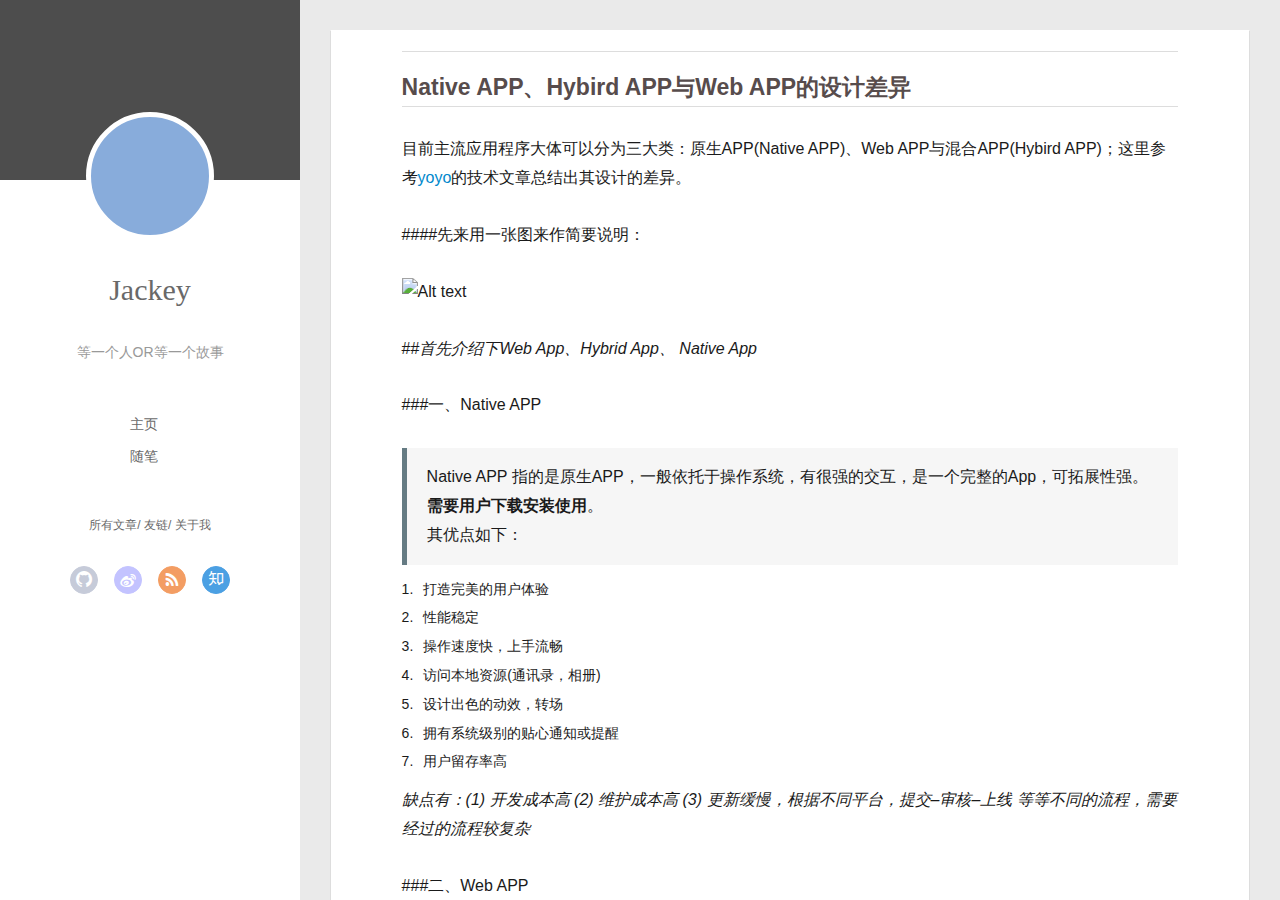
==== commit 3c64828b: "Site updated: 2018-05-07 12:44:26" ====
--- a/index.html
+++ b/index.html
@@ -1,616 +1,507 @@
 <!DOCTYPE html>
-
-
-
-  
-
-
-<html class="theme-next muse use-motion" lang="">
+<html>
 <head>
-  <meta charset="UTF-8"/>
-<meta http-equiv="X-UA-Compatible" content="IE=edge" />
-<meta name="viewport" content="width=device-width, initial-scale=1, maximum-scale=1"/>
-<meta name="theme-color" content="#222">
-
-
-
-
-
-
-
-
-
-<meta http-equiv="Cache-Control" content="no-transform" />
-<meta http-equiv="Cache-Control" content="no-siteapp" />
-
-
-
-
-
-
-
-
-
-
-
-
-
-
-
-
-  
-  
-  <link href="/lib/fancybox/source/jquery.fancybox.css?v=2.1.5" rel="stylesheet" type="text/css" />
-
-
-
-
-
-
-
-<link href="/lib/font-awesome/css/font-awesome.min.css?v=4.6.2" rel="stylesheet" type="text/css" />
-
-<link href="/css/main.css?v=5.1.4" rel="stylesheet" type="text/css" />
-
-
-  <link rel="apple-touch-icon" sizes="180x180" href="/images/apple-touch-icon-next.png?v=5.1.4">
-
-
-  <link rel="icon" type="image/png" sizes="32x32" href="/images/favicon-32x32-next.png?v=5.1.4">
-
-
-  <link rel="icon" type="image/png" sizes="16x16" href="/images/favicon-16x16-next.png?v=5.1.4">
-
-
-  <link rel="mask-icon" href="/images/logo.svg?v=5.1.4" color="#222">
-
-
-
-
-
-  <meta name="keywords" content="Hexo, NexT" />
-
-
-
-
-
-
-
-
-
-
+  <meta charset="utf-8">
+  
+  <meta name="renderer" content="webkit">
+  <meta http-equiv="X-UA-Compatible" content="IE=edge" >
+  <link rel="dns-prefetch" href="http://yoursite.com">
+  <title>yuguan</title>
+  <meta name="viewport" content="width=device-width, initial-scale=1, maximum-scale=1">
+  <meta name="description" content="人生在勤，勤则不匮；户枢不蠹，流水不腐。">
+<meta name="keywords" content="余冠">
 <meta property="og:type" content="website">
-<meta property="og:title" content="Hexo">
+<meta property="og:title" content="yuguan">
 <meta property="og:url" content="http://yoursite.com/index.html">
-<meta property="og:site_name" content="Hexo">
-<meta property="og:locale" content="default">
+<meta property="og:site_name" content="yuguan">
+<meta property="og:description" content="人生在勤，勤则不匮；户枢不蠹，流水不腐。">
+<meta property="og:locale" content="English">
 <meta name="twitter:card" content="summary">
-<meta name="twitter:title" content="Hexo">
-
-
-
-<script type="text/javascript" id="hexo.configurations">
-  var NexT = window.NexT || {};
-  var CONFIG = {
-    root: '/',
-    scheme: 'Muse',
-    version: '5.1.4',
-    sidebar: {"position":"left","display":"post","offset":12,"b2t":false,"scrollpercent":false,"onmobile":false},
-    fancybox: true,
-    tabs: true,
-    motion: {"enable":true,"async":false,"transition":{"post_block":"fadeIn","post_header":"slideDownIn","post_body":"slideDownIn","coll_header":"slideLeftIn","sidebar":"slideUpIn"}},
-    duoshuo: {
-      userId: '0',
-      author: 'Author'
-    },
-    algolia: {
-      applicationID: '',
-      apiKey: '',
-      indexName: '',
-      hits: {"per_page":10},
-      labels: {"input_placeholder":"Search for Posts","hits_empty":"We didn't find any results for the search: ${query}","hits_stats":"${hits} results found in ${time} ms"}
+<meta name="twitter:title" content="yuguan">
+<meta name="twitter:description" content="人生在勤，勤则不匮；户枢不蠹，流水不腐。">
+  
+    <link rel="alternative" href="/atom.xml" title="yuguan" type="application/atom+xml">
+  
+  
+    <link rel="icon" href="/favicon.png">
+  
+  <link rel="stylesheet" type="text/css" href="/./main.0cf68a.css">
+  <style type="text/css">
+  
+    #container.show {
+      background: linear-gradient(200deg,#a0cfe4,#e8c37e);
     }
-  };
-</script>
-
-
-
-  <link rel="canonical" href="http://yoursite.com/"/>
-
-
-
-
-
-  <title>Hexo</title>
-  
-
-
-
-
-
-
-
+  </style>
+  
+
+  
 
 </head>
 
-<body itemscope itemtype="http://schema.org/WebPage" lang="default">
-
-  
-  
-    
-  
-
-  <div class="container sidebar-position-left 
-  page-home">
-    <div class="headband"></div>
-
-    <header id="header" class="header" itemscope itemtype="http://schema.org/WPHeader">
-      <div class="header-inner"><div class="site-brand-wrapper">
-  <div class="site-meta ">
-    
-
-    <div class="custom-logo-site-title">
-      <a href="/"  class="brand" rel="start">
-        <span class="logo-line-before"><i></i></span>
-        <span class="site-title">Hexo</span>
-        <span class="logo-line-after"><i></i></span>
-      </a>
-    </div>
-      
-        <p class="site-subtitle"></p>
-      
+<body>
+  <div id="container" q-class="show:isCtnShow">
+    <canvas id="anm-canvas" class="anm-canvas"></canvas>
+    <div class="left-col" q-class="show:isShow">
+      
+<div class="overlay" style="background: #4d4d4d"></div>
+<div class="intrude-less">
+	<header id="header" class="inner">
+		<a href="/" class="profilepic">
+			<img src="" class="js-avatar">
+		</a>
+		<hgroup>
+		  <h1 class="header-author"><a href="/">Jackey</a></h1>
+		</hgroup>
+		
+		<p class="header-subtitle">等一个人OR等一个故事</p>
+		
+
+		<nav class="header-menu">
+			<ul>
+			
+				<li><a href="/">主页</a></li>
+	        
+				<li><a href="/tags/随笔/">随笔</a></li>
+	        
+			</ul>
+		</nav>
+		<nav class="header-smart-menu">
+    		
+    			
+    			<a q-on="click: openSlider(e, 'innerArchive')" href="javascript:void(0)">所有文章</a>
+    			
+            
+    			
+    			<a q-on="click: openSlider(e, 'friends')" href="javascript:void(0)">友链</a>
+    			
+            
+    			
+    			<a q-on="click: openSlider(e, 'aboutme')" href="javascript:void(0)">关于我</a>
+    			
+            
+		</nav>
+		<nav class="header-nav">
+			<div class="social">
+				
+					<a class="github" target="_blank" href="#" title="github"><i class="icon-github"></i></a>
+		        
+					<a class="weibo" target="_blank" href="#" title="weibo"><i class="icon-weibo"></i></a>
+		        
+					<a class="rss" target="_blank" href="#" title="rss"><i class="icon-rss"></i></a>
+		        
+					<a class="zhihu" target="_blank" href="#" title="zhihu"><i class="icon-zhihu"></i></a>
+		        
+			</div>
+		</nav>
+	</header>		
+</div>
+
+    </div>
+    <div class="mid-col" q-class="show:isShow,hide:isShow|isFalse">
+      
+<nav id="mobile-nav">
+  	<div class="overlay js-overlay" style="background: #4d4d4d"></div>
+	<div class="btnctn js-mobile-btnctn">
+  		<div class="slider-trigger list" q-on="click: openSlider(e)"><i class="icon icon-sort"></i></div>
+	</div>
+	<div class="intrude-less">
+		<header id="header" class="inner">
+			<div class="profilepic">
+				<img src="" class="js-avatar">
+			</div>
+			<hgroup>
+			  <h1 class="header-author js-header-author">Jackey</h1>
+			</hgroup>
+			
+			<p class="header-subtitle"><i class="icon icon-quo-left"></i>等一个人OR等一个故事<i class="icon icon-quo-right"></i></p>
+			
+			
+			
+				
+			
+				
+			
+			
+			
+			<nav class="header-nav">
+				<div class="social">
+					
+						<a class="github" target="_blank" href="#" title="github"><i class="icon-github"></i></a>
+			        
+						<a class="weibo" target="_blank" href="#" title="weibo"><i class="icon-weibo"></i></a>
+			        
+						<a class="rss" target="_blank" href="#" title="rss"><i class="icon-rss"></i></a>
+			        
+						<a class="zhihu" target="_blank" href="#" title="zhihu"><i class="icon-zhihu"></i></a>
+			        
+				</div>
+			</nav>
+
+			<nav class="header-menu js-header-menu">
+				<ul style="width: 50%">
+				
+				
+					<li style="width: 50%"><a href="/">主页</a></li>
+		        
+					<li style="width: 50%"><a href="/tags/随笔/">随笔</a></li>
+		        
+				</ul>
+			</nav>
+		</header>				
+	</div>
+	<div class="mobile-mask" style="display:none" q-show="isShow"></div>
+</nav>
+
+      <div id="wrapper" class="body-wrap">
+        <div class="menu-l">
+          <div class="canvas-wrap">
+            <canvas data-colors="#eaeaea" data-sectionHeight="100" data-contentId="js-content" id="myCanvas1" class="anm-canvas"></canvas>
+          </div>
+          <div id="js-content" class="content-ll">
+            
+  
+    <article id="post-threeAPP" class="article article-type-post  article-index" itemscope itemprop="blogPost">
+  <div class="article-inner">
+    
+    <div class="article-entry" itemprop="articleBody">
+      
+        <hr>
+<h2 id="Native-APP、Hybird-APP与Web-APP的设计差异"><a href="#Native-APP、Hybird-APP与Web-APP的设计差异" class="headerlink" title=" Native APP、Hybird APP与Web APP的设计差异"></a> Native APP、Hybird APP与Web APP的设计差异</h2><p>目前主流应用程序大体可以分为三大类：原生APP(Native APP)、Web APP与混合APP(Hybird APP)；这里参考<a href="http://www.woshipm.com/pd/123646.html" target="_blank" rel="noopener">yoyo</a>的技术文章总结出其设计的差异。</p>
+<p>####先来用一张图来作简要说明：</p>
+<p><img src="./img/introduceAPP.png" alt="Alt text"></p>
+<p>##<em>首先介绍下Web App、Hybrid App、 Native App</em></p>
+<p>###一、Native APP</p>
+<blockquote>
+<p>Native APP 指的是原生APP，一般依托于操作系统，有很强的交互，是一个完整的App，可拓展性强。<strong>需要用户下载安装使用</strong>。<br>其优点如下：</p>
+</blockquote>
+<ol>
+<li>打造完美的用户体验</li>
+<li>性能稳定</li>
+<li>操作速度快，上手流畅</li>
+<li>访问本地资源(通讯录，相册)</li>
+<li>设计出色的动效，转场</li>
+<li>拥有系统级别的贴心通知或提醒</li>
+<li>用户留存率高</li>
+</ol>
+<p><em>缺点有：(1) 开发成本高  (2) 维护成本高  (3) 更新缓慢，根据不同平台，提交–审核–上线 等等不同的流程，需要经过的流程较复杂</em></p>
+<p>###二、Web APP</p>
+<blockquote>
+<p>Web App是基于web的系统与应用，<strong>采用Html5语言写出的App</strong>，从中文意思理解就是网页应用，<strong>不需要下载安装</strong>。类似于现在所说的轻应用。是生存在<strong>浏览器</strong>中的应用，基本上可以说是触屏版的网页应用.其优点如下：</p>
+</blockquote>
+<ol>
+<li>开发成本低</li>
+<li>更新快</li>
+<li>更新无需通知用户，不需要手动升级</li>
+<li>能够跨多个平台和终端</li>
+</ol>
+<p><em>缺点有：（1）临时性的入口<br>（2）无法获取系统级别的通知，提醒，动效等等<br>（3）用户留存率低<br>（4）设计受限制诸多<br>（5）体验较差</em></p>
+<p>###三、Hybird APP</p>
+<blockquote>
+<p>Hybrid APP指的是半原生半Web的混合App。<strong>需要下载安装</strong>，看上去类似Native App，但只有很少的UI Web View，<strong>访问的内容是 Web</strong> 。<br>例如Store里的新闻类APP，视频类APP普遍采取的是Native的框架，Web的内容。<br>Hybrid App 极力去打造类似于Native App 的体验，<strong>但仍受限于技术，网速，等等很多因素,尚不完美</strong>。</p>
+</blockquote>
+<p>##<em>对比Web App、Hybrid App、Native App技术特性</em></p>
+<blockquote>
+<p><img src="./img/conpareAPP.png" alt="Alt text"></p>
+</blockquote>
+<p>Web APP 的开发基于Html5语言。而Html5语言本身又有着不可避免的局限性。正是这些局限性的存在，使得Web App在体验中要逊于Native App，在设计Web APP时，应当遵循以下几点：</p>
+<ol>
+<li><p><strong>简化</strong><br>简化不重要的动画/动效  简化复杂的图形文字样式</p>
+</li>
+<li><p><strong>少用</strong><br>少用手势，避免与浏览器手势冲突<br>少用弹窗</p>
+</li>
+<li><p><strong>减少</strong><br>减少页面内容<br>减少控件数量<br>减少页面跳转次数，尽量在当前页面显示</p>
+</li>
+<li><p><strong>增强</strong><br>增强Loading时的趣味性<br>增强页面主次关系<br>增强控件复用性</p>
+</li>
+</ol>
+
+      
+
+      
+    </div>
+    <div class="article-info article-info-index">
+      
+      
+      
+
+      
+        <p class="article-more-link">
+          <a class="article-more-a" href="/2018/04/14/threeAPP/">展开全文 >></a>
+        </p>
+      
+
+      
+      <div class="clearfix"></div>
+    </div>
   </div>
-
-  <div class="site-nav-toggle">
-    <button>
-      <span class="btn-bar"></span>
-      <span class="btn-bar"></span>
-      <span class="btn-bar"></span>
-    </button>
-  </div>
-</div>
-
-<nav class="site-nav">
-  
-
-  
-    <ul id="menu" class="menu">
-      
+</article>
+
+<aside class="wrap-side-operation">
+    <div class="mod-side-operation">
         
-        <li class="menu-item menu-item-home">
-          <a href="/" rel="section">
-            
-              <i class="menu-item-icon fa fa-fw fa-home"></i> <br />
-            
-            Home
-          </a>
-        </li>
-      
-        
-        <li class="menu-item menu-item-archives">
-          <a href="/archives/" rel="section">
-            
-              <i class="menu-item-icon fa fa-fw fa-archive"></i> <br />
-            
-            Archives
-          </a>
-        </li>
-      
-
-      
-    </ul>
-  
-
-  
-</nav>
-
-
-
- </div>
-    </header>
-
-    <main id="main" class="main">
-      <div class="main-inner">
-        <div class="content-wrap">
-          <div id="content" class="content">
-            
-  <section id="posts" class="posts-expand">
-    
-      
-
-  
-
-  
-  
-  
-
-  <article class="post post-type-normal" itemscope itemtype="http://schema.org/Article">
-  
-  
-  
-  <div class="post-block">
-    <link itemprop="mainEntityOfPage" href="http://yoursite.com/2018/04/14/hello-world/">
-
-    <span hidden itemprop="author" itemscope itemtype="http://schema.org/Person">
-      <meta itemprop="name" content="John Doe">
-      <meta itemprop="description" content="">
-      <meta itemprop="image" content="/images/avatar.gif">
-    </span>
-
-    <span hidden itemprop="publisher" itemscope itemtype="http://schema.org/Organization">
-      <meta itemprop="name" content="Hexo">
-    </span>
-
-    
-      <header class="post-header">
-
+        <div class="jump-container" id="js-jump-container" style="display:none;">
+            <a href="javascript:void(0)" class="mod-side-operation__jump-to-top">
+                <i class="icon-font icon-back"></i>
+            </a>
+            <div id="js-jump-plan-container" class="jump-plan-container" style="top: -11px;">
+                <i class="icon-font icon-plane jump-plane"></i>
+            </div>
+        </div>
         
         
-          <h1 class="post-title" itemprop="name headline">
-                
-                <a class="post-title-link" href="/2018/04/14/hello-world/" itemprop="url">Hello World</a></h1>
+    </div>
+</aside>
+
+
+
+
+  
+  
+
+
+          </div>
+        </div>
+      </div>
+      <footer id="footer">
+  <div class="outer">
+    <div id="footer-info">
+    	<div class="footer-left">
+    		&copy; 2018 Jackey
+    	</div>
+      	<div class="footer-right">
+      		<a href="http://hexo.io/" target="_blank">Hexo</a>  Theme <a href="https://github.com/litten/hexo-theme-yilia" target="_blank">Yilia</a> by Litten
+      	</div>
+    </div>
+  </div>
+</footer>
+    </div>
+    <script>
+	var yiliaConfig = {
+		mathjax: false,
+		isHome: true,
+		isPost: false,
+		isArchive: false,
+		isTag: false,
+		isCategory: false,
+		open_in_new: false,
+		toc_hide_index: true,
+		root: "/",
+		innerArchive: true,
+		showTags: false
+	}
+</script>
+
+<script>!function(t){function n(e){if(r[e])return r[e].exports;var i=r[e]={exports:{},id:e,loaded:!1};return t[e].call(i.exports,i,i.exports,n),i.loaded=!0,i.exports}var r={};n.m=t,n.c=r,n.p="./",n(0)}([function(t,n,r){r(195),t.exports=r(191)},function(t,n,r){var e=r(3),i=r(52),o=r(27),u=r(28),c=r(53),f="prototype",a=function(t,n,r){var s,l,h,v,p=t&a.F,d=t&a.G,y=t&a.S,g=t&a.P,b=t&a.B,m=d?e:y?e[n]||(e[n]={}):(e[n]||{})[f],x=d?i:i[n]||(i[n]={}),w=x[f]||(x[f]={});d&&(r=n);for(s in r)l=!p&&m&&void 0!==m[s],h=(l?m:r)[s],v=b&&l?c(h,e):g&&"function"==typeof h?c(Function.call,h):h,m&&u(m,s,h,t&a.U),x[s]!=h&&o(x,s,v),g&&w[s]!=h&&(w[s]=h)};e.core=i,a.F=1,a.G=2,a.S=4,a.P=8,a.B=16,a.W=32,a.U=64,a.R=128,t.exports=a},function(t,n,r){var e=r(6);t.exports=function(t){if(!e(t))throw TypeError(t+" is not an object!");return t}},function(t,n){var r=t.exports="undefined"!=typeof window&&window.Math==Math?window:"undefined"!=typeof self&&self.Math==Math?self:Function("return this")();"number"==typeof __g&&(__g=r)},function(t,n){t.exports=function(t){try{return!!t()}catch(t){return!0}}},function(t,n){var r=t.exports="undefined"!=typeof window&&window.Math==Math?window:"undefined"!=typeof self&&self.Math==Math?self:Function("return this")();"number"==typeof __g&&(__g=r)},function(t,n){t.exports=function(t){return"object"==typeof t?null!==t:"function"==typeof t}},function(t,n,r){var e=r(126)("wks"),i=r(76),o=r(3).Symbol,u="function"==typeof o;(t.exports=function(t){return e[t]||(e[t]=u&&o[t]||(u?o:i)("Symbol."+t))}).store=e},function(t,n){var r={}.hasOwnProperty;t.exports=function(t,n){return r.call(t,n)}},function(t,n,r){var e=r(94),i=r(33);t.exports=function(t){return e(i(t))}},function(t,n,r){t.exports=!r(4)(function(){return 7!=Object.defineProperty({},"a",{get:function(){return 7}}).a})},function(t,n,r){var e=r(2),i=r(167),o=r(50),u=Object.defineProperty;n.f=r(10)?Object.defineProperty:function(t,n,r){if(e(t),n=o(n,!0),e(r),i)try{return u(t,n,r)}catch(t){}if("get"in r||"set"in r)throw TypeError("Accessors not supported!");return"value"in r&&(t[n]=r.value),t}},function(t,n,r){t.exports=!r(18)(function(){return 7!=Object.defineProperty({},"a",{get:function(){return 7}}).a})},function(t,n,r){var e=r(14),i=r(22);t.exports=r(12)?function(t,n,r){return e.f(t,n,i(1,r))}:function(t,n,r){return t[n]=r,t}},function(t,n,r){var e=r(20),i=r(58),o=r(42),u=Object.defineProperty;n.f=r(12)?Object.defineProperty:function(t,n,r){if(e(t),n=o(n,!0),e(r),i)try{return u(t,n,r)}catch(t){}if("get"in r||"set"in r)throw TypeError("Accessors not supported!");return"value"in r&&(t[n]=r.value),t}},function(t,n,r){var e=r(40)("wks"),i=r(23),o=r(5).Symbol,u="function"==typeof o;(t.exports=function(t){return e[t]||(e[t]=u&&o[t]||(u?o:i)("Symbol."+t))}).store=e},function(t,n,r){var e=r(67),i=Math.min;t.exports=function(t){return t>0?i(e(t),9007199254740991):0}},function(t,n,r){var e=r(46);t.exports=function(t){return Object(e(t))}},function(t,n){t.exports=function(t){try{return!!t()}catch(t){return!0}}},function(t,n,r){var e=r(63),i=r(34);t.exports=Object.keys||function(t){return e(t,i)}},function(t,n,r){var e=r(21);t.exports=function(t){if(!e(t))throw TypeError(t+" is not an object!");return t}},function(t,n){t.exports=function(t){return"object"==typeof t?null!==t:"function"==typeof t}},function(t,n){t.exports=function(t,n){return{enumerable:!(1&t),configurable:!(2&t),writable:!(4&t),value:n}}},function(t,n){var r=0,e=Math.random();t.exports=function(t){return"Symbol(".concat(void 0===t?"":t,")_",(++r+e).toString(36))}},function(t,n){var r={}.hasOwnProperty;t.exports=function(t,n){return r.call(t,n)}},function(t,n){var r=t.exports={version:"2.4.0"};"number"==typeof __e&&(__e=r)},function(t,n){t.exports=function(t){if("function"!=typeof t)throw TypeError(t+" is not a function!");return t}},function(t,n,r){var e=r(11),i=r(66);t.exports=r(10)?function(t,n,r){return e.f(t,n,i(1,r))}:function(t,n,r){return t[n]=r,t}},function(t,n,r){var e=r(3),i=r(27),o=r(24),u=r(76)("src"),c="toString",f=Function[c],a=(""+f).split(c);r(52).inspectSource=function(t){return f.call(t)},(t.exports=function(t,n,r,c){var f="function"==typeof r;f&&(o(r,"name")||i(r,"name",n)),t[n]!==r&&(f&&(o(r,u)||i(r,u,t[n]?""+t[n]:a.join(String(n)))),t===e?t[n]=r:c?t[n]?t[n]=r:i(t,n,r):(delete t[n],i(t,n,r)))})(Function.prototype,c,function(){return"function"==typeof this&&this[u]||f.call(this)})},function(t,n,r){var e=r(1),i=r(4),o=r(46),u=function(t,n,r,e){var i=String(o(t)),u="<"+n;return""!==r&&(u+=" "+r+'="'+String(e).replace(/"/g,"&quot;")+'"'),u+">"+i+"</"+n+">"};t.exports=function(t,n){var r={};r[t]=n(u),e(e.P+e.F*i(function(){var n=""[t]('"');return n!==n.toLowerCase()||n.split('"').length>3}),"String",r)}},function(t,n,r){var e=r(115),i=r(46);t.exports=function(t){return e(i(t))}},function(t,n,r){var e=r(116),i=r(66),o=r(30),u=r(50),c=r(24),f=r(167),a=Object.getOwnPropertyDescriptor;n.f=r(10)?a:function(t,n){if(t=o(t),n=u(n,!0),f)try{return a(t,n)}catch(t){}if(c(t,n))return i(!e.f.call(t,n),t[n])}},function(t,n,r){var e=r(24),i=r(17),o=r(145)("IE_PROTO"),u=Object.prototype;t.exports=Object.getPrototypeOf||function(t){return t=i(t),e(t,o)?t[o]:"function"==typeof t.constructor&&t instanceof t.constructor?t.constructor.prototype:t instanceof Object?u:null}},function(t,n){t.exports=function(t){if(void 0==t)throw TypeError("Can't call method on  "+t);return t}},function(t,n){t.exports="constructor,hasOwnProperty,isPrototypeOf,propertyIsEnumerable,toLocaleString,toString,valueOf".split(",")},function(t,n){t.exports={}},function(t,n){t.exports=!0},function(t,n){n.f={}.propertyIsEnumerable},function(t,n,r){var e=r(14).f,i=r(8),o=r(15)("toStringTag");t.exports=function(t,n,r){t&&!i(t=r?t:t.prototype,o)&&e(t,o,{configurable:!0,value:n})}},function(t,n,r){var e=r(40)("keys"),i=r(23);t.exports=function(t){return e[t]||(e[t]=i(t))}},function(t,n,r){var e=r(5),i="__core-js_shared__",o=e[i]||(e[i]={});t.exports=function(t){return o[t]||(o[t]={})}},function(t,n){var r=Math.ceil,e=Math.floor;t.exports=function(t){return isNaN(t=+t)?0:(t>0?e:r)(t)}},function(t,n,r){var e=r(21);t.exports=function(t,n){if(!e(t))return t;var r,i;if(n&&"function"==typeof(r=t.toString)&&!e(i=r.call(t)))return i;if("function"==typeof(r=t.valueOf)&&!e(i=r.call(t)))return i;if(!n&&"function"==typeof(r=t.toString)&&!e(i=r.call(t)))return i;throw TypeError("Can't convert object to primitive value")}},function(t,n,r){var e=r(5),i=r(25),o=r(36),u=r(44),c=r(14).f;t.exports=function(t){var n=i.Symbol||(i.Symbol=o?{}:e.Symbol||{});"_"==t.charAt(0)||t in n||c(n,t,{value:u.f(t)})}},function(t,n,r){n.f=r(15)},function(t,n){var r={}.toString;t.exports=function(t){return r.call(t).slice(8,-1)}},function(t,n){t.exports=function(t){if(void 0==t)throw TypeError("Can't call method on  "+t);return t}},function(t,n,r){var e=r(4);t.exports=function(t,n){return!!t&&e(function(){n?t.call(null,function(){},1):t.call(null)})}},function(t,n,r){var e=r(53),i=r(115),o=r(17),u=r(16),c=r(203);t.exports=function(t,n){var r=1==t,f=2==t,a=3==t,s=4==t,l=6==t,h=5==t||l,v=n||c;return function(n,c,p){for(var d,y,g=o(n),b=i(g),m=e(c,p,3),x=u(b.length),w=0,S=r?v(n,x):f?v(n,0):void 0;x>w;w++)if((h||w in b)&&(d=b[w],y=m(d,w,g),t))if(r)S[w]=y;else if(y)switch(t){case 3:return!0;case 5:return d;case 6:return w;case 2:S.push(d)}else if(s)return!1;return l?-1:a||s?s:S}}},function(t,n,r){var e=r(1),i=r(52),o=r(4);t.exports=function(t,n){var r=(i.Object||{})[t]||Object[t],u={};u[t]=n(r),e(e.S+e.F*o(function(){r(1)}),"Object",u)}},function(t,n,r){var e=r(6);t.exports=function(t,n){if(!e(t))return t;var r,i;if(n&&"function"==typeof(r=t.toString)&&!e(i=r.call(t)))return i;if("function"==typeof(r=t.valueOf)&&!e(i=r.call(t)))return i;if(!n&&"function"==typeof(r=t.toString)&&!e(i=r.call(t)))return i;throw TypeError("Can't convert object to primitive value")}},function(t,n,r){var e=r(5),i=r(25),o=r(91),u=r(13),c="prototype",f=function(t,n,r){var a,s,l,h=t&f.F,v=t&f.G,p=t&f.S,d=t&f.P,y=t&f.B,g=t&f.W,b=v?i:i[n]||(i[n]={}),m=b[c],x=v?e:p?e[n]:(e[n]||{})[c];v&&(r=n);for(a in r)(s=!h&&x&&void 0!==x[a])&&a in b||(l=s?x[a]:r[a],b[a]=v&&"function"!=typeof x[a]?r[a]:y&&s?o(l,e):g&&x[a]==l?function(t){var n=function(n,r,e){if(this instanceof t){switch(arguments.length){case 0:return new t;case 1:return new t(n);case 2:return new t(n,r)}return new t(n,r,e)}return t.apply(this,arguments)};return n[c]=t[c],n}(l):d&&"function"==typeof l?o(Function.call,l):l,d&&((b.virtual||(b.virtual={}))[a]=l,t&f.R&&m&&!m[a]&&u(m,a,l)))};f.F=1,f.G=2,f.S=4,f.P=8,f.B=16,f.W=32,f.U=64,f.R=128,t.exports=f},function(t,n){var r=t.exports={version:"2.4.0"};"number"==typeof __e&&(__e=r)},function(t,n,r){var e=r(26);t.exports=function(t,n,r){if(e(t),void 0===n)return t;switch(r){case 1:return function(r){return t.call(n,r)};case 2:return function(r,e){return t.call(n,r,e)};case 3:return function(r,e,i){return t.call(n,r,e,i)}}return function(){return t.apply(n,arguments)}}},function(t,n,r){var e=r(183),i=r(1),o=r(126)("metadata"),u=o.store||(o.store=new(r(186))),c=function(t,n,r){var i=u.get(t);if(!i){if(!r)return;u.set(t,i=new e)}var o=i.get(n);if(!o){if(!r)return;i.set(n,o=new e)}return o},f=function(t,n,r){var e=c(n,r,!1);return void 0!==e&&e.has(t)},a=function(t,n,r){var e=c(n,r,!1);return void 0===e?void 0:e.get(t)},s=function(t,n,r,e){c(r,e,!0).set(t,n)},l=function(t,n){var r=c(t,n,!1),e=[];return r&&r.forEach(function(t,n){e.push(n)}),e},h=function(t){return void 0===t||"symbol"==typeof t?t:String(t)},v=function(t){i(i.S,"Reflect",t)};t.exports={store:u,map:c,has:f,get:a,set:s,keys:l,key:h,exp:v}},function(t,n,r){"use strict";if(r(10)){var e=r(69),i=r(3),o=r(4),u=r(1),c=r(127),f=r(152),a=r(53),s=r(68),l=r(66),h=r(27),v=r(73),p=r(67),d=r(16),y=r(75),g=r(50),b=r(24),m=r(180),x=r(114),w=r(6),S=r(17),_=r(137),O=r(70),E=r(32),P=r(71).f,j=r(154),F=r(76),M=r(7),A=r(48),N=r(117),T=r(146),I=r(155),k=r(80),L=r(123),R=r(74),C=r(130),D=r(160),U=r(11),W=r(31),G=U.f,B=W.f,V=i.RangeError,z=i.TypeError,q=i.Uint8Array,K="ArrayBuffer",J="Shared"+K,Y="BYTES_PER_ELEMENT",H="prototype",$=Array[H],X=f.ArrayBuffer,Q=f.DataView,Z=A(0),tt=A(2),nt=A(3),rt=A(4),et=A(5),it=A(6),ot=N(!0),ut=N(!1),ct=I.values,ft=I.keys,at=I.entries,st=$.lastIndexOf,lt=$.reduce,ht=$.reduceRight,vt=$.join,pt=$.sort,dt=$.slice,yt=$.toString,gt=$.toLocaleString,bt=M("iterator"),mt=M("toStringTag"),xt=F("typed_constructor"),wt=F("def_constructor"),St=c.CONSTR,_t=c.TYPED,Ot=c.VIEW,Et="Wrong length!",Pt=A(1,function(t,n){return Tt(T(t,t[wt]),n)}),jt=o(function(){return 1===new q(new Uint16Array([1]).buffer)[0]}),Ft=!!q&&!!q[H].set&&o(function(){new q(1).set({})}),Mt=function(t,n){if(void 0===t)throw z(Et);var r=+t,e=d(t);if(n&&!m(r,e))throw V(Et);return e},At=function(t,n){var r=p(t);if(r<0||r%n)throw V("Wrong offset!");return r},Nt=function(t){if(w(t)&&_t in t)return t;throw z(t+" is not a typed array!")},Tt=function(t,n){if(!(w(t)&&xt in t))throw z("It is not a typed array constructor!");return new t(n)},It=function(t,n){return kt(T(t,t[wt]),n)},kt=function(t,n){for(var r=0,e=n.length,i=Tt(t,e);e>r;)i[r]=n[r++];return i},Lt=function(t,n,r){G(t,n,{get:function(){return this._d[r]}})},Rt=function(t){var n,r,e,i,o,u,c=S(t),f=arguments.length,s=f>1?arguments[1]:void 0,l=void 0!==s,h=j(c);if(void 0!=h&&!_(h)){for(u=h.call(c),e=[],n=0;!(o=u.next()).done;n++)e.push(o.value);c=e}for(l&&f>2&&(s=a(s,arguments[2],2)),n=0,r=d(c.length),i=Tt(this,r);r>n;n++)i[n]=l?s(c[n],n):c[n];return i},Ct=function(){for(var t=0,n=arguments.length,r=Tt(this,n);n>t;)r[t]=arguments[t++];return r},Dt=!!q&&o(function(){gt.call(new q(1))}),Ut=function(){return gt.apply(Dt?dt.call(Nt(this)):Nt(this),arguments)},Wt={copyWithin:function(t,n){return D.call(Nt(this),t,n,arguments.length>2?arguments[2]:void 0)},every:function(t){return rt(Nt(this),t,arguments.length>1?arguments[1]:void 0)},fill:function(t){return C.apply(Nt(this),arguments)},filter:function(t){return It(this,tt(Nt(this),t,arguments.length>1?arguments[1]:void 0))},find:function(t){return et(Nt(this),t,arguments.length>1?arguments[1]:void 0)},findIndex:function(t){return it(Nt(this),t,arguments.length>1?arguments[1]:void 0)},forEach:function(t){Z(Nt(this),t,arguments.length>1?arguments[1]:void 0)},indexOf:function(t){return ut(Nt(this),t,arguments.length>1?arguments[1]:void 0)},includes:function(t){return ot(Nt(this),t,arguments.length>1?arguments[1]:void 0)},join:function(t){return vt.apply(Nt(this),arguments)},lastIndexOf:function(t){return st.apply(Nt(this),arguments)},map:function(t){return Pt(Nt(this),t,arguments.length>1?arguments[1]:void 0)},reduce:function(t){return lt.apply(Nt(this),arguments)},reduceRight:function(t){return ht.apply(Nt(this),arguments)},reverse:function(){for(var t,n=this,r=Nt(n).length,e=Math.floor(r/2),i=0;i<e;)t=n[i],n[i++]=n[--r],n[r]=t;return n},some:function(t){return nt(Nt(this),t,arguments.length>1?arguments[1]:void 0)},sort:function(t){return pt.call(Nt(this),t)},subarray:function(t,n){var r=Nt(this),e=r.length,i=y(t,e);return new(T(r,r[wt]))(r.buffer,r.byteOffset+i*r.BYTES_PER_ELEMENT,d((void 0===n?e:y(n,e))-i))}},Gt=function(t,n){return It(this,dt.call(Nt(this),t,n))},Bt=function(t){Nt(this);var n=At(arguments[1],1),r=this.length,e=S(t),i=d(e.length),o=0;if(i+n>r)throw V(Et);for(;o<i;)this[n+o]=e[o++]},Vt={entries:function(){return at.call(Nt(this))},keys:function(){return ft.call(Nt(this))},values:function(){return ct.call(Nt(this))}},zt=function(t,n){return w(t)&&t[_t]&&"symbol"!=typeof n&&n in t&&String(+n)==String(n)},qt=function(t,n){return zt(t,n=g(n,!0))?l(2,t[n]):B(t,n)},Kt=function(t,n,r){return!(zt(t,n=g(n,!0))&&w(r)&&b(r,"value"))||b(r,"get")||b(r,"set")||r.configurable||b(r,"writable")&&!r.writable||b(r,"enumerable")&&!r.enumerable?G(t,n,r):(t[n]=r.value,t)};St||(W.f=qt,U.f=Kt),u(u.S+u.F*!St,"Object",{getOwnPropertyDescriptor:qt,defineProperty:Kt}),o(function(){yt.call({})})&&(yt=gt=function(){return vt.call(this)});var Jt=v({},Wt);v(Jt,Vt),h(Jt,bt,Vt.values),v(Jt,{slice:Gt,set:Bt,constructor:function(){},toString:yt,toLocaleString:Ut}),Lt(Jt,"buffer","b"),Lt(Jt,"byteOffset","o"),Lt(Jt,"byteLength","l"),Lt(Jt,"length","e"),G(Jt,mt,{get:function(){return this[_t]}}),t.exports=function(t,n,r,f){f=!!f;var a=t+(f?"Clamped":"")+"Array",l="Uint8Array"!=a,v="get"+t,p="set"+t,y=i[a],g=y||{},b=y&&E(y),m=!y||!c.ABV,S={},_=y&&y[H],j=function(t,r){var e=t._d;return e.v[v](r*n+e.o,jt)},F=function(t,r,e){var i=t._d;f&&(e=(e=Math.round(e))<0?0:e>255?255:255&e),i.v[p](r*n+i.o,e,jt)},M=function(t,n){G(t,n,{get:function(){return j(this,n)},set:function(t){return F(this,n,t)},enumerable:!0})};m?(y=r(function(t,r,e,i){s(t,y,a,"_d");var o,u,c,f,l=0,v=0;if(w(r)){if(!(r instanceof X||(f=x(r))==K||f==J))return _t in r?kt(y,r):Rt.call(y,r);o=r,v=At(e,n);var p=r.byteLength;if(void 0===i){if(p%n)throw V(Et);if((u=p-v)<0)throw V(Et)}else if((u=d(i)*n)+v>p)throw V(Et);c=u/n}else c=Mt(r,!0),u=c*n,o=new X(u);for(h(t,"_d",{b:o,o:v,l:u,e:c,v:new Q(o)});l<c;)M(t,l++)}),_=y[H]=O(Jt),h(_,"constructor",y)):L(function(t){new y(null),new y(t)},!0)||(y=r(function(t,r,e,i){s(t,y,a);var o;return w(r)?r instanceof X||(o=x(r))==K||o==J?void 0!==i?new g(r,At(e,n),i):void 0!==e?new g(r,At(e,n)):new g(r):_t in r?kt(y,r):Rt.call(y,r):new g(Mt(r,l))}),Z(b!==Function.prototype?P(g).concat(P(b)):P(g),function(t){t in y||h(y,t,g[t])}),y[H]=_,e||(_.constructor=y));var A=_[bt],N=!!A&&("values"==A.name||void 0==A.name),T=Vt.values;h(y,xt,!0),h(_,_t,a),h(_,Ot,!0),h(_,wt,y),(f?new y(1)[mt]==a:mt in _)||G(_,mt,{get:function(){return a}}),S[a]=y,u(u.G+u.W+u.F*(y!=g),S),u(u.S,a,{BYTES_PER_ELEMENT:n,from:Rt,of:Ct}),Y in _||h(_,Y,n),u(u.P,a,Wt),R(a),u(u.P+u.F*Ft,a,{set:Bt}),u(u.P+u.F*!N,a,Vt),u(u.P+u.F*(_.toString!=yt),a,{toString:yt}),u(u.P+u.F*o(function(){new y(1).slice()}),a,{slice:Gt}),u(u.P+u.F*(o(function(){return[1,2].toLocaleString()!=new y([1,2]).toLocaleString()})||!o(function(){_.toLocaleString.call([1,2])})),a,{toLocaleString:Ut}),k[a]=N?A:T,e||N||h(_,bt,T)}}else t.exports=function(){}},function(t,n){var r={}.toString;t.exports=function(t){return r.call(t).slice(8,-1)}},function(t,n,r){var e=r(21),i=r(5).document,o=e(i)&&e(i.createElement);t.exports=function(t){return o?i.createElement(t):{}}},function(t,n,r){t.exports=!r(12)&&!r(18)(function(){return 7!=Object.defineProperty(r(57)("div"),"a",{get:function(){return 7}}).a})},function(t,n,r){"use strict";var e=r(36),i=r(51),o=r(64),u=r(13),c=r(8),f=r(35),a=r(96),s=r(38),l=r(103),h=r(15)("iterator"),v=!([].keys&&"next"in[].keys()),p="keys",d="values",y=function(){return this};t.exports=function(t,n,r,g,b,m,x){a(r,n,g);var w,S,_,O=function(t){if(!v&&t in F)return F[t];switch(t){case p:case d:return function(){return new r(this,t)}}return function(){return new r(this,t)}},E=n+" Iterator",P=b==d,j=!1,F=t.prototype,M=F[h]||F["@@iterator"]||b&&F[b],A=M||O(b),N=b?P?O("entries"):A:void 0,T="Array"==n?F.entries||M:M;if(T&&(_=l(T.call(new t)))!==Object.prototype&&(s(_,E,!0),e||c(_,h)||u(_,h,y)),P&&M&&M.name!==d&&(j=!0,A=function(){return M.call(this)}),e&&!x||!v&&!j&&F[h]||u(F,h,A),f[n]=A,f[E]=y,b)if(w={values:P?A:O(d),keys:m?A:O(p),entries:N},x)for(S in w)S in F||o(F,S,w[S]);else i(i.P+i.F*(v||j),n,w);return w}},function(t,n,r){var e=r(20),i=r(100),o=r(34),u=r(39)("IE_PROTO"),c=function(){},f="prototype",a=function(){var t,n=r(57)("iframe"),e=o.length;for(n.style.display="none",r(93).appendChild(n),n.src="javascript:",t=n.contentWindow.document,t.open(),t.write("<script>document.F=Object<\/script>"),t.close(),a=t.F;e--;)delete a[f][o[e]];return a()};t.exports=Object.create||function(t,n){var r;return null!==t?(c[f]=e(t),r=new c,c[f]=null,r[u]=t):r=a(),void 0===n?r:i(r,n)}},function(t,n,r){var e=r(63),i=r(34).concat("length","prototype");n.f=Object.getOwnPropertyNames||function(t){return e(t,i)}},function(t,n){n.f=Object.getOwnPropertySymbols},function(t,n,r){var e=r(8),i=r(9),o=r(90)(!1),u=r(39)("IE_PROTO");t.exports=function(t,n){var r,c=i(t),f=0,a=[];for(r in c)r!=u&&e(c,r)&&a.push(r);for(;n.length>f;)e(c,r=n[f++])&&(~o(a,r)||a.push(r));return a}},function(t,n,r){t.exports=r(13)},function(t,n,r){var e=r(76)("meta"),i=r(6),o=r(24),u=r(11).f,c=0,f=Object.isExtensible||function(){return!0},a=!r(4)(function(){return f(Object.preventExtensions({}))}),s=function(t){u(t,e,{value:{i:"O"+ ++c,w:{}}})},l=function(t,n){if(!i(t))return"symbol"==typeof t?t:("string"==typeof t?"S":"P")+t;if(!o(t,e)){if(!f(t))return"F";if(!n)return"E";s(t)}return t[e].i},h=function(t,n){if(!o(t,e)){if(!f(t))return!0;if(!n)return!1;s(t)}return t[e].w},v=function(t){return a&&p.NEED&&f(t)&&!o(t,e)&&s(t),t},p=t.exports={KEY:e,NEED:!1,fastKey:l,getWeak:h,onFreeze:v}},function(t,n){t.exports=function(t,n){return{enumerable:!(1&t),configurable:!(2&t),writable:!(4&t),value:n}}},function(t,n){var r=Math.ceil,e=Math.floor;t.exports=function(t){return isNaN(t=+t)?0:(t>0?e:r)(t)}},function(t,n){t.exports=function(t,n,r,e){if(!(t instanceof n)||void 0!==e&&e in t)throw TypeError(r+": incorrect invocation!");return t}},function(t,n){t.exports=!1},function(t,n,r){var e=r(2),i=r(173),o=r(133),u=r(145)("IE_PROTO"),c=function(){},f="prototype",a=function(){var t,n=r(132)("iframe"),e=o.length;for(n.style.display="none",r(135).appendChild(n),n.src="javascript:",t=n.contentWindow.document,t.open(),t.write("<script>document.F=Object<\/script>"),t.close(),a=t.F;e--;)delete a[f][o[e]];return a()};t.exports=Object.create||function(t,n){var r;return null!==t?(c[f]=e(t),r=new c,c[f]=null,r[u]=t):r=a(),void 0===n?r:i(r,n)}},function(t,n,r){var e=r(175),i=r(133).concat("length","prototype");n.f=Object.getOwnPropertyNames||function(t){return e(t,i)}},function(t,n,r){var e=r(175),i=r(133);t.exports=Object.keys||function(t){return e(t,i)}},function(t,n,r){var e=r(28);t.exports=function(t,n,r){for(var i in n)e(t,i,n[i],r);return t}},function(t,n,r){"use strict";var e=r(3),i=r(11),o=r(10),u=r(7)("species");t.exports=function(t){var n=e[t];o&&n&&!n[u]&&i.f(n,u,{configurable:!0,get:function(){return this}})}},function(t,n,r){var e=r(67),i=Math.max,o=Math.min;t.exports=function(t,n){return t=e(t),t<0?i(t+n,0):o(t,n)}},function(t,n){var r=0,e=Math.random();t.exports=function(t){return"Symbol(".concat(void 0===t?"":t,")_",(++r+e).toString(36))}},function(t,n,r){var e=r(33);t.exports=function(t){return Object(e(t))}},function(t,n,r){var e=r(7)("unscopables"),i=Array.prototype;void 0==i[e]&&r(27)(i,e,{}),t.exports=function(t){i[e][t]=!0}},function(t,n,r){var e=r(53),i=r(169),o=r(137),u=r(2),c=r(16),f=r(154),a={},s={},n=t.exports=function(t,n,r,l,h){var v,p,d,y,g=h?function(){return t}:f(t),b=e(r,l,n?2:1),m=0;if("function"!=typeof g)throw TypeError(t+" is not iterable!");if(o(g)){for(v=c(t.length);v>m;m++)if((y=n?b(u(p=t[m])[0],p[1]):b(t[m]))===a||y===s)return y}else for(d=g.call(t);!(p=d.next()).done;)if((y=i(d,b,p.value,n))===a||y===s)return y};n.BREAK=a,n.RETURN=s},function(t,n){t.exports={}},function(t,n,r){var e=r(11).f,i=r(24),o=r(7)("toStringTag");t.exports=function(t,n,r){t&&!i(t=r?t:t.prototype,o)&&e(t,o,{configurable:!0,value:n})}},function(t,n,r){var e=r(1),i=r(46),o=r(4),u=r(150),c="["+u+"]",f="​+",a=RegExp("^"+c+c+"*"),s=RegExp(c+c+"*$"),l=function(t,n,r){var i={},c=o(function(){return!!u[t]()||f[t]()!=f}),a=i[t]=c?n(h):u[t];r&&(i[r]=a),e(e.P+e.F*c,"String",i)},h=l.trim=function(t,n){return t=String(i(t)),1&n&&(t=t.replace(a,"")),2&n&&(t=t.replace(s,"")),t};t.exports=l},function(t,n,r){t.exports={default:r(86),__esModule:!0}},function(t,n,r){t.exports={default:r(87),__esModule:!0}},function(t,n,r){"use strict";function e(t){return t&&t.__esModule?t:{default:t}}n.__esModule=!0;var i=r(84),o=e(i),u=r(83),c=e(u),f="function"==typeof c.default&&"symbol"==typeof o.default?function(t){return typeof t}:function(t){return t&&"function"==typeof c.default&&t.constructor===c.default&&t!==c.default.prototype?"symbol":typeof t};n.default="function"==typeof c.default&&"symbol"===f(o.default)?function(t){return void 0===t?"undefined":f(t)}:function(t){return t&&"function"==typeof c.default&&t.constructor===c.default&&t!==c.default.prototype?"symbol":void 0===t?"undefined":f(t)}},function(t,n,r){r(110),r(108),r(111),r(112),t.exports=r(25).Symbol},function(t,n,r){r(109),r(113),t.exports=r(44).f("iterator")},function(t,n){t.exports=function(t){if("function"!=typeof t)throw TypeError(t+" is not a function!");return t}},function(t,n){t.exports=function(){}},function(t,n,r){var e=r(9),i=r(106),o=r(105);t.exports=function(t){return function(n,r,u){var c,f=e(n),a=i(f.length),s=o(u,a);if(t&&r!=r){for(;a>s;)if((c=f[s++])!=c)return!0}else for(;a>s;s++)if((t||s in f)&&f[s]===r)return t||s||0;return!t&&-1}}},function(t,n,r){var e=r(88);t.exports=function(t,n,r){if(e(t),void 0===n)return t;switch(r){case 1:return function(r){return t.call(n,r)};case 2:return function(r,e){return t.call(n,r,e)};case 3:return function(r,e,i){return t.call(n,r,e,i)}}return function(){return t.apply(n,arguments)}}},function(t,n,r){var e=r(19),i=r(62),o=r(37);t.exports=function(t){var n=e(t),r=i.f;if(r)for(var u,c=r(t),f=o.f,a=0;c.length>a;)f.call(t,u=c[a++])&&n.push(u);return n}},function(t,n,r){t.exports=r(5).document&&document.documentElement},function(t,n,r){var e=r(56);t.exports=Object("z").propertyIsEnumerable(0)?Object:function(t){return"String"==e(t)?t.split(""):Object(t)}},function(t,n,r){var e=r(56);t.exports=Array.isArray||function(t){return"Array"==e(t)}},function(t,n,r){"use strict";var e=r(60),i=r(22),o=r(38),u={};r(13)(u,r(15)("iterator"),function(){return this}),t.exports=function(t,n,r){t.prototype=e(u,{next:i(1,r)}),o(t,n+" Iterator")}},function(t,n){t.exports=function(t,n){return{value:n,done:!!t}}},function(t,n,r){var e=r(19),i=r(9);t.exports=function(t,n){for(var r,o=i(t),u=e(o),c=u.length,f=0;c>f;)if(o[r=u[f++]]===n)return r}},function(t,n,r){var e=r(23)("meta"),i=r(21),o=r(8),u=r(14).f,c=0,f=Object.isExtensible||function(){return!0},a=!r(18)(function(){return f(Object.preventExtensions({}))}),s=function(t){u(t,e,{value:{i:"O"+ ++c,w:{}}})},l=function(t,n){if(!i(t))return"symbol"==typeof t?t:("string"==typeof t?"S":"P")+t;if(!o(t,e)){if(!f(t))return"F";if(!n)return"E";s(t)}return t[e].i},h=function(t,n){if(!o(t,e)){if(!f(t))return!0;if(!n)return!1;s(t)}return t[e].w},v=function(t){return a&&p.NEED&&f(t)&&!o(t,e)&&s(t),t},p=t.exports={KEY:e,NEED:!1,fastKey:l,getWeak:h,onFreeze:v}},function(t,n,r){var e=r(14),i=r(20),o=r(19);t.exports=r(12)?Object.defineProperties:function(t,n){i(t);for(var r,u=o(n),c=u.length,f=0;c>f;)e.f(t,r=u[f++],n[r]);return t}},function(t,n,r){var e=r(37),i=r(22),o=r(9),u=r(42),c=r(8),f=r(58),a=Object.getOwnPropertyDescriptor;n.f=r(12)?a:function(t,n){if(t=o(t),n=u(n,!0),f)try{return a(t,n)}catch(t){}if(c(t,n))return i(!e.f.call(t,n),t[n])}},function(t,n,r){var e=r(9),i=r(61).f,o={}.toString,u="object"==typeof window&&window&&Object.getOwnPropertyNames?Object.getOwnPropertyNames(window):[],c=function(t){try{return i(t)}catch(t){return u.slice()}};t.exports.f=function(t){return u&&"[object Window]"==o.call(t)?c(t):i(e(t))}},function(t,n,r){var e=r(8),i=r(77),o=r(39)("IE_PROTO"),u=Object.prototype;t.exports=Object.getPrototypeOf||function(t){return t=i(t),e(t,o)?t[o]:"function"==typeof t.constructor&&t instanceof t.constructor?t.constructor.prototype:t instanceof Object?u:null}},function(t,n,r){var e=r(41),i=r(33);t.exports=function(t){return function(n,r){var o,u,c=String(i(n)),f=e(r),a=c.length;return f<0||f>=a?t?"":void 0:(o=c.charCodeAt(f),o<55296||o>56319||f+1===a||(u=c.charCodeAt(f+1))<56320||u>57343?t?c.charAt(f):o:t?c.slice(f,f+2):u-56320+(o-55296<<10)+65536)}}},function(t,n,r){var e=r(41),i=Math.max,o=Math.min;t.exports=function(t,n){return t=e(t),t<0?i(t+n,0):o(t,n)}},function(t,n,r){var e=r(41),i=Math.min;t.exports=function(t){return t>0?i(e(t),9007199254740991):0}},function(t,n,r){"use strict";var e=r(89),i=r(97),o=r(35),u=r(9);t.exports=r(59)(Array,"Array",function(t,n){this._t=u(t),this._i=0,this._k=n},function(){var t=this._t,n=this._k,r=this._i++;return!t||r>=t.length?(this._t=void 0,i(1)):"keys"==n?i(0,r):"values"==n?i(0,t[r]):i(0,[r,t[r]])},"values"),o.Arguments=o.Array,e("keys"),e("values"),e("entries")},function(t,n){},function(t,n,r){"use strict";var e=r(104)(!0);r(59)(String,"String",function(t){this._t=String(t),this._i=0},function(){var t,n=this._t,r=this._i;return r>=n.length?{value:void 0,done:!0}:(t=e(n,r),this._i+=t.length,{value:t,done:!1})})},function(t,n,r){"use strict";var e=r(5),i=r(8),o=r(12),u=r(51),c=r(64),f=r(99).KEY,a=r(18),s=r(40),l=r(38),h=r(23),v=r(15),p=r(44),d=r(43),y=r(98),g=r(92),b=r(95),m=r(20),x=r(9),w=r(42),S=r(22),_=r(60),O=r(102),E=r(101),P=r(14),j=r(19),F=E.f,M=P.f,A=O.f,N=e.Symbol,T=e.JSON,I=T&&T.stringify,k="prototype",L=v("_hidden"),R=v("toPrimitive"),C={}.propertyIsEnumerable,D=s("symbol-registry"),U=s("symbols"),W=s("op-symbols"),G=Object[k],B="function"==typeof N,V=e.QObject,z=!V||!V[k]||!V[k].findChild,q=o&&a(function(){return 7!=_(M({},"a",{get:function(){return M(this,"a",{value:7}).a}})).a})?function(t,n,r){var e=F(G,n);e&&delete G[n],M(t,n,r),e&&t!==G&&M(G,n,e)}:M,K=function(t){var n=U[t]=_(N[k]);return n._k=t,n},J=B&&"symbol"==typeof N.iterator?function(t){return"symbol"==typeof t}:function(t){return t instanceof N},Y=function(t,n,r){return t===G&&Y(W,n,r),m(t),n=w(n,!0),m(r),i(U,n)?(r.enumerable?(i(t,L)&&t[L][n]&&(t[L][n]=!1),r=_(r,{enumerable:S(0,!1)})):(i(t,L)||M(t,L,S(1,{})),t[L][n]=!0),q(t,n,r)):M(t,n,r)},H=function(t,n){m(t);for(var r,e=g(n=x(n)),i=0,o=e.length;o>i;)Y(t,r=e[i++],n[r]);return t},$=function(t,n){return void 0===n?_(t):H(_(t),n)},X=function(t){var n=C.call(this,t=w(t,!0));return!(this===G&&i(U,t)&&!i(W,t))&&(!(n||!i(this,t)||!i(U,t)||i(this,L)&&this[L][t])||n)},Q=function(t,n){if(t=x(t),n=w(n,!0),t!==G||!i(U,n)||i(W,n)){var r=F(t,n);return!r||!i(U,n)||i(t,L)&&t[L][n]||(r.enumerable=!0),r}},Z=function(t){for(var n,r=A(x(t)),e=[],o=0;r.length>o;)i(U,n=r[o++])||n==L||n==f||e.push(n);return e},tt=function(t){for(var n,r=t===G,e=A(r?W:x(t)),o=[],u=0;e.length>u;)!i(U,n=e[u++])||r&&!i(G,n)||o.push(U[n]);return o};B||(N=function(){if(this instanceof N)throw TypeError("Symbol is not a constructor!");var t=h(arguments.length>0?arguments[0]:void 0),n=function(r){this===G&&n.call(W,r),i(this,L)&&i(this[L],t)&&(this[L][t]=!1),q(this,t,S(1,r))};return o&&z&&q(G,t,{configurable:!0,set:n}),K(t)},c(N[k],"toString",function(){return this._k}),E.f=Q,P.f=Y,r(61).f=O.f=Z,r(37).f=X,r(62).f=tt,o&&!r(36)&&c(G,"propertyIsEnumerable",X,!0),p.f=function(t){return K(v(t))}),u(u.G+u.W+u.F*!B,{Symbol:N});for(var nt="hasInstance,isConcatSpreadable,iterator,match,replace,search,species,split,toPrimitive,toStringTag,unscopables".split(","),rt=0;nt.length>rt;)v(nt[rt++]);for(var nt=j(v.store),rt=0;nt.length>rt;)d(nt[rt++]);u(u.S+u.F*!B,"Symbol",{for:function(t){return i(D,t+="")?D[t]:D[t]=N(t)},keyFor:function(t){if(J(t))return y(D,t);throw TypeError(t+" is not a symbol!")},useSetter:function(){z=!0},useSimple:function(){z=!1}}),u(u.S+u.F*!B,"Object",{create:$,defineProperty:Y,defineProperties:H,getOwnPropertyDescriptor:Q,getOwnPropertyNames:Z,getOwnPropertySymbols:tt}),T&&u(u.S+u.F*(!B||a(function(){var t=N();return"[null]"!=I([t])||"{}"!=I({a:t})||"{}"!=I(Object(t))})),"JSON",{stringify:function(t){if(void 0!==t&&!J(t)){for(var n,r,e=[t],i=1;arguments.length>i;)e.push(arguments[i++]);return n=e[1],"function"==typeof n&&(r=n),!r&&b(n)||(n=function(t,n){if(r&&(n=r.call(this,t,n)),!J(n))return n}),e[1]=n,I.apply(T,e)}}}),N[k][R]||r(13)(N[k],R,N[k].valueOf),l(N,"Symbol"),l(Math,"Math",!0),l(e.JSON,"JSON",!0)},function(t,n,r){r(43)("asyncIterator")},function(t,n,r){r(43)("observable")},function(t,n,r){r(107);for(var e=r(5),i=r(13),o=r(35),u=r(15)("toStringTag"),c=["NodeList","DOMTokenList","MediaList","StyleSheetList","CSSRuleList"],f=0;f<5;f++){var a=c[f],s=e[a],l=s&&s.prototype;l&&!l[u]&&i(l,u,a),o[a]=o.Array}},function(t,n,r){var e=r(45),i=r(7)("toStringTag"),o="Arguments"==e(function(){return arguments}()),u=function(t,n){try{return t[n]}catch(t){}};t.exports=function(t){var n,r,c;return void 0===t?"Undefined":null===t?"Null":"string"==typeof(r=u(n=Object(t),i))?r:o?e(n):"Object"==(c=e(n))&&"function"==typeof n.callee?"Arguments":c}},function(t,n,r){var e=r(45);t.exports=Object("z").propertyIsEnumerable(0)?Object:function(t){return"String"==e(t)?t.split(""):Object(t)}},function(t,n){n.f={}.propertyIsEnumerable},function(t,n,r){var e=r(30),i=r(16),o=r(75);t.exports=function(t){return function(n,r,u){var c,f=e(n),a=i(f.length),s=o(u,a);if(t&&r!=r){for(;a>s;)if((c=f[s++])!=c)return!0}else for(;a>s;s++)if((t||s in f)&&f[s]===r)return t||s||0;return!t&&-1}}},function(t,n,r){"use strict";var e=r(3),i=r(1),o=r(28),u=r(73),c=r(65),f=r(79),a=r(68),s=r(6),l=r(4),h=r(123),v=r(81),p=r(136);t.exports=function(t,n,r,d,y,g){var b=e[t],m=b,x=y?"set":"add",w=m&&m.prototype,S={},_=function(t){var n=w[t];o(w,t,"delete"==t?function(t){return!(g&&!s(t))&&n.call(this,0===t?0:t)}:"has"==t?function(t){return!(g&&!s(t))&&n.call(this,0===t?0:t)}:"get"==t?function(t){return g&&!s(t)?void 0:n.call(this,0===t?0:t)}:"add"==t?function(t){return n.call(this,0===t?0:t),this}:function(t,r){return n.call(this,0===t?0:t,r),this})};if("function"==typeof m&&(g||w.forEach&&!l(function(){(new m).entries().next()}))){var O=new m,E=O[x](g?{}:-0,1)!=O,P=l(function(){O.has(1)}),j=h(function(t){new m(t)}),F=!g&&l(function(){for(var t=new m,n=5;n--;)t[x](n,n);return!t.has(-0)});j||(m=n(function(n,r){a(n,m,t);var e=p(new b,n,m);return void 0!=r&&f(r,y,e[x],e),e}),m.prototype=w,w.constructor=m),(P||F)&&(_("delete"),_("has"),y&&_("get")),(F||E)&&_(x),g&&w.clear&&delete w.clear}else m=d.getConstructor(n,t,y,x),u(m.prototype,r),c.NEED=!0;return v(m,t),S[t]=m,i(i.G+i.W+i.F*(m!=b),S),g||d.setStrong(m,t,y),m}},function(t,n,r){"use strict";var e=r(27),i=r(28),o=r(4),u=r(46),c=r(7);t.exports=function(t,n,r){var f=c(t),a=r(u,f,""[t]),s=a[0],l=a[1];o(function(){var n={};return n[f]=function(){return 7},7!=""[t](n)})&&(i(String.prototype,t,s),e(RegExp.prototype,f,2==n?function(t,n){return l.call(t,this,n)}:function(t){return l.call(t,this)}))}
+},function(t,n,r){"use strict";var e=r(2);t.exports=function(){var t=e(this),n="";return t.global&&(n+="g"),t.ignoreCase&&(n+="i"),t.multiline&&(n+="m"),t.unicode&&(n+="u"),t.sticky&&(n+="y"),n}},function(t,n){t.exports=function(t,n,r){var e=void 0===r;switch(n.length){case 0:return e?t():t.call(r);case 1:return e?t(n[0]):t.call(r,n[0]);case 2:return e?t(n[0],n[1]):t.call(r,n[0],n[1]);case 3:return e?t(n[0],n[1],n[2]):t.call(r,n[0],n[1],n[2]);case 4:return e?t(n[0],n[1],n[2],n[3]):t.call(r,n[0],n[1],n[2],n[3])}return t.apply(r,n)}},function(t,n,r){var e=r(6),i=r(45),o=r(7)("match");t.exports=function(t){var n;return e(t)&&(void 0!==(n=t[o])?!!n:"RegExp"==i(t))}},function(t,n,r){var e=r(7)("iterator"),i=!1;try{var o=[7][e]();o.return=function(){i=!0},Array.from(o,function(){throw 2})}catch(t){}t.exports=function(t,n){if(!n&&!i)return!1;var r=!1;try{var o=[7],u=o[e]();u.next=function(){return{done:r=!0}},o[e]=function(){return u},t(o)}catch(t){}return r}},function(t,n,r){t.exports=r(69)||!r(4)(function(){var t=Math.random();__defineSetter__.call(null,t,function(){}),delete r(3)[t]})},function(t,n){n.f=Object.getOwnPropertySymbols},function(t,n,r){var e=r(3),i="__core-js_shared__",o=e[i]||(e[i]={});t.exports=function(t){return o[t]||(o[t]={})}},function(t,n,r){for(var e,i=r(3),o=r(27),u=r(76),c=u("typed_array"),f=u("view"),a=!(!i.ArrayBuffer||!i.DataView),s=a,l=0,h="Int8Array,Uint8Array,Uint8ClampedArray,Int16Array,Uint16Array,Int32Array,Uint32Array,Float32Array,Float64Array".split(",");l<9;)(e=i[h[l++]])?(o(e.prototype,c,!0),o(e.prototype,f,!0)):s=!1;t.exports={ABV:a,CONSTR:s,TYPED:c,VIEW:f}},function(t,n){"use strict";var r={versions:function(){var t=window.navigator.userAgent;return{trident:t.indexOf("Trident")>-1,presto:t.indexOf("Presto")>-1,webKit:t.indexOf("AppleWebKit")>-1,gecko:t.indexOf("Gecko")>-1&&-1==t.indexOf("KHTML"),mobile:!!t.match(/AppleWebKit.*Mobile.*/),ios:!!t.match(/\(i[^;]+;( U;)? CPU.+Mac OS X/),android:t.indexOf("Android")>-1||t.indexOf("Linux")>-1,iPhone:t.indexOf("iPhone")>-1||t.indexOf("Mac")>-1,iPad:t.indexOf("iPad")>-1,webApp:-1==t.indexOf("Safari"),weixin:-1==t.indexOf("MicroMessenger")}}()};t.exports=r},function(t,n,r){"use strict";var e=r(85),i=function(t){return t&&t.__esModule?t:{default:t}}(e),o=function(){function t(t,n,e){return n||e?String.fromCharCode(n||e):r[t]||t}function n(t){return e[t]}var r={"&quot;":'"',"&lt;":"<","&gt;":">","&amp;":"&","&nbsp;":" "},e={};for(var u in r)e[r[u]]=u;return r["&apos;"]="'",e["'"]="&#39;",{encode:function(t){return t?(""+t).replace(/['<> "&]/g,n).replace(/\r?\n/g,"<br/>").replace(/\s/g,"&nbsp;"):""},decode:function(n){return n?(""+n).replace(/<br\s*\/?>/gi,"\n").replace(/&quot;|&lt;|&gt;|&amp;|&nbsp;|&apos;|&#(\d+);|&#(\d+)/g,t).replace(/\u00a0/g," "):""},encodeBase16:function(t){if(!t)return t;t+="";for(var n=[],r=0,e=t.length;e>r;r++)n.push(t.charCodeAt(r).toString(16).toUpperCase());return n.join("")},encodeBase16forJSON:function(t){if(!t)return t;t=t.replace(/[\u4E00-\u9FBF]/gi,function(t){return escape(t).replace("%u","\\u")});for(var n=[],r=0,e=t.length;e>r;r++)n.push(t.charCodeAt(r).toString(16).toUpperCase());return n.join("")},decodeBase16:function(t){if(!t)return t;t+="";for(var n=[],r=0,e=t.length;e>r;r+=2)n.push(String.fromCharCode("0x"+t.slice(r,r+2)));return n.join("")},encodeObject:function(t){if(t instanceof Array)for(var n=0,r=t.length;r>n;n++)t[n]=o.encodeObject(t[n]);else if("object"==(void 0===t?"undefined":(0,i.default)(t)))for(var e in t)t[e]=o.encodeObject(t[e]);else if("string"==typeof t)return o.encode(t);return t},loadScript:function(t){var n=document.createElement("script");document.getElementsByTagName("body")[0].appendChild(n),n.setAttribute("src",t)},addLoadEvent:function(t){var n=window.onload;"function"!=typeof window.onload?window.onload=t:window.onload=function(){n(),t()}}}}();t.exports=o},function(t,n,r){"use strict";var e=r(17),i=r(75),o=r(16);t.exports=function(t){for(var n=e(this),r=o(n.length),u=arguments.length,c=i(u>1?arguments[1]:void 0,r),f=u>2?arguments[2]:void 0,a=void 0===f?r:i(f,r);a>c;)n[c++]=t;return n}},function(t,n,r){"use strict";var e=r(11),i=r(66);t.exports=function(t,n,r){n in t?e.f(t,n,i(0,r)):t[n]=r}},function(t,n,r){var e=r(6),i=r(3).document,o=e(i)&&e(i.createElement);t.exports=function(t){return o?i.createElement(t):{}}},function(t,n){t.exports="constructor,hasOwnProperty,isPrototypeOf,propertyIsEnumerable,toLocaleString,toString,valueOf".split(",")},function(t,n,r){var e=r(7)("match");t.exports=function(t){var n=/./;try{"/./"[t](n)}catch(r){try{return n[e]=!1,!"/./"[t](n)}catch(t){}}return!0}},function(t,n,r){t.exports=r(3).document&&document.documentElement},function(t,n,r){var e=r(6),i=r(144).set;t.exports=function(t,n,r){var o,u=n.constructor;return u!==r&&"function"==typeof u&&(o=u.prototype)!==r.prototype&&e(o)&&i&&i(t,o),t}},function(t,n,r){var e=r(80),i=r(7)("iterator"),o=Array.prototype;t.exports=function(t){return void 0!==t&&(e.Array===t||o[i]===t)}},function(t,n,r){var e=r(45);t.exports=Array.isArray||function(t){return"Array"==e(t)}},function(t,n,r){"use strict";var e=r(70),i=r(66),o=r(81),u={};r(27)(u,r(7)("iterator"),function(){return this}),t.exports=function(t,n,r){t.prototype=e(u,{next:i(1,r)}),o(t,n+" Iterator")}},function(t,n,r){"use strict";var e=r(69),i=r(1),o=r(28),u=r(27),c=r(24),f=r(80),a=r(139),s=r(81),l=r(32),h=r(7)("iterator"),v=!([].keys&&"next"in[].keys()),p="keys",d="values",y=function(){return this};t.exports=function(t,n,r,g,b,m,x){a(r,n,g);var w,S,_,O=function(t){if(!v&&t in F)return F[t];switch(t){case p:case d:return function(){return new r(this,t)}}return function(){return new r(this,t)}},E=n+" Iterator",P=b==d,j=!1,F=t.prototype,M=F[h]||F["@@iterator"]||b&&F[b],A=M||O(b),N=b?P?O("entries"):A:void 0,T="Array"==n?F.entries||M:M;if(T&&(_=l(T.call(new t)))!==Object.prototype&&(s(_,E,!0),e||c(_,h)||u(_,h,y)),P&&M&&M.name!==d&&(j=!0,A=function(){return M.call(this)}),e&&!x||!v&&!j&&F[h]||u(F,h,A),f[n]=A,f[E]=y,b)if(w={values:P?A:O(d),keys:m?A:O(p),entries:N},x)for(S in w)S in F||o(F,S,w[S]);else i(i.P+i.F*(v||j),n,w);return w}},function(t,n){var r=Math.expm1;t.exports=!r||r(10)>22025.465794806718||r(10)<22025.465794806718||-2e-17!=r(-2e-17)?function(t){return 0==(t=+t)?t:t>-1e-6&&t<1e-6?t+t*t/2:Math.exp(t)-1}:r},function(t,n){t.exports=Math.sign||function(t){return 0==(t=+t)||t!=t?t:t<0?-1:1}},function(t,n,r){var e=r(3),i=r(151).set,o=e.MutationObserver||e.WebKitMutationObserver,u=e.process,c=e.Promise,f="process"==r(45)(u);t.exports=function(){var t,n,r,a=function(){var e,i;for(f&&(e=u.domain)&&e.exit();t;){i=t.fn,t=t.next;try{i()}catch(e){throw t?r():n=void 0,e}}n=void 0,e&&e.enter()};if(f)r=function(){u.nextTick(a)};else if(o){var s=!0,l=document.createTextNode("");new o(a).observe(l,{characterData:!0}),r=function(){l.data=s=!s}}else if(c&&c.resolve){var h=c.resolve();r=function(){h.then(a)}}else r=function(){i.call(e,a)};return function(e){var i={fn:e,next:void 0};n&&(n.next=i),t||(t=i,r()),n=i}}},function(t,n,r){var e=r(6),i=r(2),o=function(t,n){if(i(t),!e(n)&&null!==n)throw TypeError(n+": can't set as prototype!")};t.exports={set:Object.setPrototypeOf||("__proto__"in{}?function(t,n,e){try{e=r(53)(Function.call,r(31).f(Object.prototype,"__proto__").set,2),e(t,[]),n=!(t instanceof Array)}catch(t){n=!0}return function(t,r){return o(t,r),n?t.__proto__=r:e(t,r),t}}({},!1):void 0),check:o}},function(t,n,r){var e=r(126)("keys"),i=r(76);t.exports=function(t){return e[t]||(e[t]=i(t))}},function(t,n,r){var e=r(2),i=r(26),o=r(7)("species");t.exports=function(t,n){var r,u=e(t).constructor;return void 0===u||void 0==(r=e(u)[o])?n:i(r)}},function(t,n,r){var e=r(67),i=r(46);t.exports=function(t){return function(n,r){var o,u,c=String(i(n)),f=e(r),a=c.length;return f<0||f>=a?t?"":void 0:(o=c.charCodeAt(f),o<55296||o>56319||f+1===a||(u=c.charCodeAt(f+1))<56320||u>57343?t?c.charAt(f):o:t?c.slice(f,f+2):u-56320+(o-55296<<10)+65536)}}},function(t,n,r){var e=r(122),i=r(46);t.exports=function(t,n,r){if(e(n))throw TypeError("String#"+r+" doesn't accept regex!");return String(i(t))}},function(t,n,r){"use strict";var e=r(67),i=r(46);t.exports=function(t){var n=String(i(this)),r="",o=e(t);if(o<0||o==1/0)throw RangeError("Count can't be negative");for(;o>0;(o>>>=1)&&(n+=n))1&o&&(r+=n);return r}},function(t,n){t.exports="\t\n\v\f\r   ᠎             　\u2028\u2029\ufeff"},function(t,n,r){var e,i,o,u=r(53),c=r(121),f=r(135),a=r(132),s=r(3),l=s.process,h=s.setImmediate,v=s.clearImmediate,p=s.MessageChannel,d=0,y={},g="onreadystatechange",b=function(){var t=+this;if(y.hasOwnProperty(t)){var n=y[t];delete y[t],n()}},m=function(t){b.call(t.data)};h&&v||(h=function(t){for(var n=[],r=1;arguments.length>r;)n.push(arguments[r++]);return y[++d]=function(){c("function"==typeof t?t:Function(t),n)},e(d),d},v=function(t){delete y[t]},"process"==r(45)(l)?e=function(t){l.nextTick(u(b,t,1))}:p?(i=new p,o=i.port2,i.port1.onmessage=m,e=u(o.postMessage,o,1)):s.addEventListener&&"function"==typeof postMessage&&!s.importScripts?(e=function(t){s.postMessage(t+"","*")},s.addEventListener("message",m,!1)):e=g in a("script")?function(t){f.appendChild(a("script"))[g]=function(){f.removeChild(this),b.call(t)}}:function(t){setTimeout(u(b,t,1),0)}),t.exports={set:h,clear:v}},function(t,n,r){"use strict";var e=r(3),i=r(10),o=r(69),u=r(127),c=r(27),f=r(73),a=r(4),s=r(68),l=r(67),h=r(16),v=r(71).f,p=r(11).f,d=r(130),y=r(81),g="ArrayBuffer",b="DataView",m="prototype",x="Wrong length!",w="Wrong index!",S=e[g],_=e[b],O=e.Math,E=e.RangeError,P=e.Infinity,j=S,F=O.abs,M=O.pow,A=O.floor,N=O.log,T=O.LN2,I="buffer",k="byteLength",L="byteOffset",R=i?"_b":I,C=i?"_l":k,D=i?"_o":L,U=function(t,n,r){var e,i,o,u=Array(r),c=8*r-n-1,f=(1<<c)-1,a=f>>1,s=23===n?M(2,-24)-M(2,-77):0,l=0,h=t<0||0===t&&1/t<0?1:0;for(t=F(t),t!=t||t===P?(i=t!=t?1:0,e=f):(e=A(N(t)/T),t*(o=M(2,-e))<1&&(e--,o*=2),t+=e+a>=1?s/o:s*M(2,1-a),t*o>=2&&(e++,o/=2),e+a>=f?(i=0,e=f):e+a>=1?(i=(t*o-1)*M(2,n),e+=a):(i=t*M(2,a-1)*M(2,n),e=0));n>=8;u[l++]=255&i,i/=256,n-=8);for(e=e<<n|i,c+=n;c>0;u[l++]=255&e,e/=256,c-=8);return u[--l]|=128*h,u},W=function(t,n,r){var e,i=8*r-n-1,o=(1<<i)-1,u=o>>1,c=i-7,f=r-1,a=t[f--],s=127&a;for(a>>=7;c>0;s=256*s+t[f],f--,c-=8);for(e=s&(1<<-c)-1,s>>=-c,c+=n;c>0;e=256*e+t[f],f--,c-=8);if(0===s)s=1-u;else{if(s===o)return e?NaN:a?-P:P;e+=M(2,n),s-=u}return(a?-1:1)*e*M(2,s-n)},G=function(t){return t[3]<<24|t[2]<<16|t[1]<<8|t[0]},B=function(t){return[255&t]},V=function(t){return[255&t,t>>8&255]},z=function(t){return[255&t,t>>8&255,t>>16&255,t>>24&255]},q=function(t){return U(t,52,8)},K=function(t){return U(t,23,4)},J=function(t,n,r){p(t[m],n,{get:function(){return this[r]}})},Y=function(t,n,r,e){var i=+r,o=l(i);if(i!=o||o<0||o+n>t[C])throw E(w);var u=t[R]._b,c=o+t[D],f=u.slice(c,c+n);return e?f:f.reverse()},H=function(t,n,r,e,i,o){var u=+r,c=l(u);if(u!=c||c<0||c+n>t[C])throw E(w);for(var f=t[R]._b,a=c+t[D],s=e(+i),h=0;h<n;h++)f[a+h]=s[o?h:n-h-1]},$=function(t,n){s(t,S,g);var r=+n,e=h(r);if(r!=e)throw E(x);return e};if(u.ABV){if(!a(function(){new S})||!a(function(){new S(.5)})){S=function(t){return new j($(this,t))};for(var X,Q=S[m]=j[m],Z=v(j),tt=0;Z.length>tt;)(X=Z[tt++])in S||c(S,X,j[X]);o||(Q.constructor=S)}var nt=new _(new S(2)),rt=_[m].setInt8;nt.setInt8(0,2147483648),nt.setInt8(1,2147483649),!nt.getInt8(0)&&nt.getInt8(1)||f(_[m],{setInt8:function(t,n){rt.call(this,t,n<<24>>24)},setUint8:function(t,n){rt.call(this,t,n<<24>>24)}},!0)}else S=function(t){var n=$(this,t);this._b=d.call(Array(n),0),this[C]=n},_=function(t,n,r){s(this,_,b),s(t,S,b);var e=t[C],i=l(n);if(i<0||i>e)throw E("Wrong offset!");if(r=void 0===r?e-i:h(r),i+r>e)throw E(x);this[R]=t,this[D]=i,this[C]=r},i&&(J(S,k,"_l"),J(_,I,"_b"),J(_,k,"_l"),J(_,L,"_o")),f(_[m],{getInt8:function(t){return Y(this,1,t)[0]<<24>>24},getUint8:function(t){return Y(this,1,t)[0]},getInt16:function(t){var n=Y(this,2,t,arguments[1]);return(n[1]<<8|n[0])<<16>>16},getUint16:function(t){var n=Y(this,2,t,arguments[1]);return n[1]<<8|n[0]},getInt32:function(t){return G(Y(this,4,t,arguments[1]))},getUint32:function(t){return G(Y(this,4,t,arguments[1]))>>>0},getFloat32:function(t){return W(Y(this,4,t,arguments[1]),23,4)},getFloat64:function(t){return W(Y(this,8,t,arguments[1]),52,8)},setInt8:function(t,n){H(this,1,t,B,n)},setUint8:function(t,n){H(this,1,t,B,n)},setInt16:function(t,n){H(this,2,t,V,n,arguments[2])},setUint16:function(t,n){H(this,2,t,V,n,arguments[2])},setInt32:function(t,n){H(this,4,t,z,n,arguments[2])},setUint32:function(t,n){H(this,4,t,z,n,arguments[2])},setFloat32:function(t,n){H(this,4,t,K,n,arguments[2])},setFloat64:function(t,n){H(this,8,t,q,n,arguments[2])}});y(S,g),y(_,b),c(_[m],u.VIEW,!0),n[g]=S,n[b]=_},function(t,n,r){var e=r(3),i=r(52),o=r(69),u=r(182),c=r(11).f;t.exports=function(t){var n=i.Symbol||(i.Symbol=o?{}:e.Symbol||{});"_"==t.charAt(0)||t in n||c(n,t,{value:u.f(t)})}},function(t,n,r){var e=r(114),i=r(7)("iterator"),o=r(80);t.exports=r(52).getIteratorMethod=function(t){if(void 0!=t)return t[i]||t["@@iterator"]||o[e(t)]}},function(t,n,r){"use strict";var e=r(78),i=r(170),o=r(80),u=r(30);t.exports=r(140)(Array,"Array",function(t,n){this._t=u(t),this._i=0,this._k=n},function(){var t=this._t,n=this._k,r=this._i++;return!t||r>=t.length?(this._t=void 0,i(1)):"keys"==n?i(0,r):"values"==n?i(0,t[r]):i(0,[r,t[r]])},"values"),o.Arguments=o.Array,e("keys"),e("values"),e("entries")},function(t,n){function r(t,n){t.classList?t.classList.add(n):t.className+=" "+n}t.exports=r},function(t,n){function r(t,n){if(t.classList)t.classList.remove(n);else{var r=new RegExp("(^|\\b)"+n.split(" ").join("|")+"(\\b|$)","gi");t.className=t.className.replace(r," ")}}t.exports=r},function(t,n){function r(){throw new Error("setTimeout has not been defined")}function e(){throw new Error("clearTimeout has not been defined")}function i(t){if(s===setTimeout)return setTimeout(t,0);if((s===r||!s)&&setTimeout)return s=setTimeout,setTimeout(t,0);try{return s(t,0)}catch(n){try{return s.call(null,t,0)}catch(n){return s.call(this,t,0)}}}function o(t){if(l===clearTimeout)return clearTimeout(t);if((l===e||!l)&&clearTimeout)return l=clearTimeout,clearTimeout(t);try{return l(t)}catch(n){try{return l.call(null,t)}catch(n){return l.call(this,t)}}}function u(){d&&v&&(d=!1,v.length?p=v.concat(p):y=-1,p.length&&c())}function c(){if(!d){var t=i(u);d=!0;for(var n=p.length;n;){for(v=p,p=[];++y<n;)v&&v[y].run();y=-1,n=p.length}v=null,d=!1,o(t)}}function f(t,n){this.fun=t,this.array=n}function a(){}var s,l,h=t.exports={};!function(){try{s="function"==typeof setTimeout?setTimeout:r}catch(t){s=r}try{l="function"==typeof clearTimeout?clearTimeout:e}catch(t){l=e}}();var v,p=[],d=!1,y=-1;h.nextTick=function(t){var n=new Array(arguments.length-1);if(arguments.length>1)for(var r=1;r<arguments.length;r++)n[r-1]=arguments[r];p.push(new f(t,n)),1!==p.length||d||i(c)},f.prototype.run=function(){this.fun.apply(null,this.array)},h.title="browser",h.browser=!0,h.env={},h.argv=[],h.version="",h.versions={},h.on=a,h.addListener=a,h.once=a,h.off=a,h.removeListener=a,h.removeAllListeners=a,h.emit=a,h.prependListener=a,h.prependOnceListener=a,h.listeners=function(t){return[]},h.binding=function(t){throw new Error("process.binding is not supported")},h.cwd=function(){return"/"},h.chdir=function(t){throw new Error("process.chdir is not supported")},h.umask=function(){return 0}},function(t,n,r){var e=r(45);t.exports=function(t,n){if("number"!=typeof t&&"Number"!=e(t))throw TypeError(n);return+t}},function(t,n,r){"use strict";var e=r(17),i=r(75),o=r(16);t.exports=[].copyWithin||function(t,n){var r=e(this),u=o(r.length),c=i(t,u),f=i(n,u),a=arguments.length>2?arguments[2]:void 0,s=Math.min((void 0===a?u:i(a,u))-f,u-c),l=1;for(f<c&&c<f+s&&(l=-1,f+=s-1,c+=s-1);s-- >0;)f in r?r[c]=r[f]:delete r[c],c+=l,f+=l;return r}},function(t,n,r){var e=r(79);t.exports=function(t,n){var r=[];return e(t,!1,r.push,r,n),r}},function(t,n,r){var e=r(26),i=r(17),o=r(115),u=r(16);t.exports=function(t,n,r,c,f){e(n);var a=i(t),s=o(a),l=u(a.length),h=f?l-1:0,v=f?-1:1;if(r<2)for(;;){if(h in s){c=s[h],h+=v;break}if(h+=v,f?h<0:l<=h)throw TypeError("Reduce of empty array with no initial value")}for(;f?h>=0:l>h;h+=v)h in s&&(c=n(c,s[h],h,a));return c}},function(t,n,r){"use strict";var e=r(26),i=r(6),o=r(121),u=[].slice,c={},f=function(t,n,r){if(!(n in c)){for(var e=[],i=0;i<n;i++)e[i]="a["+i+"]";c[n]=Function("F,a","return new F("+e.join(",")+")")}return c[n](t,r)};t.exports=Function.bind||function(t){var n=e(this),r=u.call(arguments,1),c=function(){var e=r.concat(u.call(arguments));return this instanceof c?f(n,e.length,e):o(n,e,t)};return i(n.prototype)&&(c.prototype=n.prototype),c}},function(t,n,r){"use strict";var e=r(11).f,i=r(70),o=r(73),u=r(53),c=r(68),f=r(46),a=r(79),s=r(140),l=r(170),h=r(74),v=r(10),p=r(65).fastKey,d=v?"_s":"size",y=function(t,n){var r,e=p(n);if("F"!==e)return t._i[e];for(r=t._f;r;r=r.n)if(r.k==n)return r};t.exports={getConstructor:function(t,n,r,s){var l=t(function(t,e){c(t,l,n,"_i"),t._i=i(null),t._f=void 0,t._l=void 0,t[d]=0,void 0!=e&&a(e,r,t[s],t)});return o(l.prototype,{clear:function(){for(var t=this,n=t._i,r=t._f;r;r=r.n)r.r=!0,r.p&&(r.p=r.p.n=void 0),delete n[r.i];t._f=t._l=void 0,t[d]=0},delete:function(t){var n=this,r=y(n,t);if(r){var e=r.n,i=r.p;delete n._i[r.i],r.r=!0,i&&(i.n=e),e&&(e.p=i),n._f==r&&(n._f=e),n._l==r&&(n._l=i),n[d]--}return!!r},forEach:function(t){c(this,l,"forEach");for(var n,r=u(t,arguments.length>1?arguments[1]:void 0,3);n=n?n.n:this._f;)for(r(n.v,n.k,this);n&&n.r;)n=n.p},has:function(t){return!!y(this,t)}}),v&&e(l.prototype,"size",{get:function(){return f(this[d])}}),l},def:function(t,n,r){var e,i,o=y(t,n);return o?o.v=r:(t._l=o={i:i=p(n,!0),k:n,v:r,p:e=t._l,n:void 0,r:!1},t._f||(t._f=o),e&&(e.n=o),t[d]++,"F"!==i&&(t._i[i]=o)),t},getEntry:y,setStrong:function(t,n,r){s(t,n,function(t,n){this._t=t,this._k=n,this._l=void 0},function(){for(var t=this,n=t._k,r=t._l;r&&r.r;)r=r.p;return t._t&&(t._l=r=r?r.n:t._t._f)?"keys"==n?l(0,r.k):"values"==n?l(0,r.v):l(0,[r.k,r.v]):(t._t=void 0,l(1))},r?"entries":"values",!r,!0),h(n)}}},function(t,n,r){var e=r(114),i=r(161);t.exports=function(t){return function(){if(e(this)!=t)throw TypeError(t+"#toJSON isn't generic");return i(this)}}},function(t,n,r){"use strict";var e=r(73),i=r(65).getWeak,o=r(2),u=r(6),c=r(68),f=r(79),a=r(48),s=r(24),l=a(5),h=a(6),v=0,p=function(t){return t._l||(t._l=new d)},d=function(){this.a=[]},y=function(t,n){return l(t.a,function(t){return t[0]===n})};d.prototype={get:function(t){var n=y(this,t);if(n)return n[1]},has:function(t){return!!y(this,t)},set:function(t,n){var r=y(this,t);r?r[1]=n:this.a.push([t,n])},delete:function(t){var n=h(this.a,function(n){return n[0]===t});return~n&&this.a.splice(n,1),!!~n}},t.exports={getConstructor:function(t,n,r,o){var a=t(function(t,e){c(t,a,n,"_i"),t._i=v++,t._l=void 0,void 0!=e&&f(e,r,t[o],t)});return e(a.prototype,{delete:function(t){if(!u(t))return!1;var n=i(t);return!0===n?p(this).delete(t):n&&s(n,this._i)&&delete n[this._i]},has:function(t){if(!u(t))return!1;var n=i(t);return!0===n?p(this).has(t):n&&s(n,this._i)}}),a},def:function(t,n,r){var e=i(o(n),!0);return!0===e?p(t).set(n,r):e[t._i]=r,t},ufstore:p}},function(t,n,r){t.exports=!r(10)&&!r(4)(function(){return 7!=Object.defineProperty(r(132)("div"),"a",{get:function(){return 7}}).a})},function(t,n,r){var e=r(6),i=Math.floor;t.exports=function(t){return!e(t)&&isFinite(t)&&i(t)===t}},function(t,n,r){var e=r(2);t.exports=function(t,n,r,i){try{return i?n(e(r)[0],r[1]):n(r)}catch(n){var o=t.return;throw void 0!==o&&e(o.call(t)),n}}},function(t,n){t.exports=function(t,n){return{value:n,done:!!t}}},function(t,n){t.exports=Math.log1p||function(t){return(t=+t)>-1e-8&&t<1e-8?t-t*t/2:Math.log(1+t)}},function(t,n,r){"use strict";var e=r(72),i=r(125),o=r(116),u=r(17),c=r(115),f=Object.assign;t.exports=!f||r(4)(function(){var t={},n={},r=Symbol(),e="abcdefghijklmnopqrst";return t[r]=7,e.split("").forEach(function(t){n[t]=t}),7!=f({},t)[r]||Object.keys(f({},n)).join("")!=e})?function(t,n){for(var r=u(t),f=arguments.length,a=1,s=i.f,l=o.f;f>a;)for(var h,v=c(arguments[a++]),p=s?e(v).concat(s(v)):e(v),d=p.length,y=0;d>y;)l.call(v,h=p[y++])&&(r[h]=v[h]);return r}:f},function(t,n,r){var e=r(11),i=r(2),o=r(72);t.exports=r(10)?Object.defineProperties:function(t,n){i(t);for(var r,u=o(n),c=u.length,f=0;c>f;)e.f(t,r=u[f++],n[r]);return t}},function(t,n,r){var e=r(30),i=r(71).f,o={}.toString,u="object"==typeof window&&window&&Object.getOwnPropertyNames?Object.getOwnPropertyNames(window):[],c=function(t){try{return i(t)}catch(t){return u.slice()}};t.exports.f=function(t){return u&&"[object Window]"==o.call(t)?c(t):i(e(t))}},function(t,n,r){var e=r(24),i=r(30),o=r(117)(!1),u=r(145)("IE_PROTO");t.exports=function(t,n){var r,c=i(t),f=0,a=[];for(r in c)r!=u&&e(c,r)&&a.push(r);for(;n.length>f;)e(c,r=n[f++])&&(~o(a,r)||a.push(r));return a}},function(t,n,r){var e=r(72),i=r(30),o=r(116).f;t.exports=function(t){return function(n){for(var r,u=i(n),c=e(u),f=c.length,a=0,s=[];f>a;)o.call(u,r=c[a++])&&s.push(t?[r,u[r]]:u[r]);return s}}},function(t,n,r){var e=r(71),i=r(125),o=r(2),u=r(3).Reflect;t.exports=u&&u.ownKeys||function(t){var n=e.f(o(t)),r=i.f;return r?n.concat(r(t)):n}},function(t,n,r){var e=r(3).parseFloat,i=r(82).trim;t.exports=1/e(r(150)+"-0")!=-1/0?function(t){var n=i(String(t),3),r=e(n);return 0===r&&"-"==n.charAt(0)?-0:r}:e},function(t,n,r){var e=r(3).parseInt,i=r(82).trim,o=r(150),u=/^[\-+]?0[xX]/;t.exports=8!==e(o+"08")||22!==e(o+"0x16")?function(t,n){var r=i(String(t),3);return e(r,n>>>0||(u.test(r)?16:10))}:e},function(t,n){t.exports=Object.is||function(t,n){return t===n?0!==t||1/t==1/n:t!=t&&n!=n}},function(t,n,r){var e=r(16),i=r(149),o=r(46);t.exports=function(t,n,r,u){var c=String(o(t)),f=c.length,a=void 0===r?" ":String(r),s=e(n);if(s<=f||""==a)return c;var l=s-f,h=i.call(a,Math.ceil(l/a.length));return h.length>l&&(h=h.slice(0,l)),u?h+c:c+h}},function(t,n,r){n.f=r(7)},function(t,n,r){"use strict";var e=r(164);t.exports=r(118)("Map",function(t){return function(){return t(this,arguments.length>0?arguments[0]:void 0)}},{get:function(t){var n=e.getEntry(this,t);return n&&n.v},set:function(t,n){return e.def(this,0===t?0:t,n)}},e,!0)},function(t,n,r){r(10)&&"g"!=/./g.flags&&r(11).f(RegExp.prototype,"flags",{configurable:!0,get:r(120)})},function(t,n,r){"use strict";var e=r(164);t.exports=r(118)("Set",function(t){return function(){return t(this,arguments.length>0?arguments[0]:void 0)}},{add:function(t){return e.def(this,t=0===t?0:t,t)}},e)},function(t,n,r){"use strict";var e,i=r(48)(0),o=r(28),u=r(65),c=r(172),f=r(166),a=r(6),s=u.getWeak,l=Object.isExtensible,h=f.ufstore,v={},p=function(t){return function(){return t(this,arguments.length>0?arguments[0]:void 0)}},d={get:function(t){if(a(t)){var n=s(t);return!0===n?h(this).get(t):n?n[this._i]:void 0}},set:function(t,n){return f.def(this,t,n)}},y=t.exports=r(118)("WeakMap",p,d,f,!0,!0);7!=(new y).set((Object.freeze||Object)(v),7).get(v)&&(e=f.getConstructor(p),c(e.prototype,d),u.NEED=!0,i(["delete","has","get","set"],function(t){var n=y.prototype,r=n[t];o(n,t,function(n,i){if(a(n)&&!l(n)){this._f||(this._f=new e);var o=this._f[t](n,i);return"set"==t?this:o}return r.call(this,n,i)})}))},,,,function(t,n){"use strict";function r(){var t=document.querySelector("#page-nav");if(t&&!document.querySelector("#page-nav .extend.prev")&&(t.innerHTML='<a class="extend prev disabled" rel="prev">&laquo; Prev</a>'+t.innerHTML),t&&!document.querySelector("#page-nav .extend.next")&&(t.innerHTML=t.innerHTML+'<a class="extend next disabled" rel="next">Next &raquo;</a>'),yiliaConfig&&yiliaConfig.open_in_new){document.querySelectorAll(".article-entry a:not(.article-more-a)").forEach(function(t){var n=t.getAttribute("target");n&&""!==n||t.setAttribute("target","_blank")})}if(yiliaConfig&&yiliaConfig.toc_hide_index){document.querySelectorAll(".toc-number").forEach(function(t){t.style.display="none"})}var n=document.querySelector("#js-aboutme");n&&0!==n.length&&(n.innerHTML=n.innerText)}t.exports={init:r}},function(t,n,r){"use strict";function e(t){return t&&t.__esModule?t:{default:t}}function i(t,n){var r=/\/|index.html/g;return t.replace(r,"")===n.replace(r,"")}function o(){for(var t=document.querySelectorAll(".js-header-menu li a"),n=window.location.pathname,r=0,e=t.length;r<e;r++){var o=t[r];i(n,o.getAttribute("href"))&&(0,h.default)(o,"active")}}function u(t){for(var n=t.offsetLeft,r=t.offsetParent;null!==r;)n+=r.offsetLeft,r=r.offsetParent;return n}function c(t){for(var n=t.offsetTop,r=t.offsetParent;null!==r;)n+=r.offsetTop,r=r.offsetParent;return n}function f(t,n,r,e,i){var o=u(t),f=c(t)-n;if(f-r<=i){var a=t.$newDom;a||(a=t.cloneNode(!0),(0,d.default)(t,a),t.$newDom=a,a.style.position="fixed",a.style.top=(r||f)+"px",a.style.left=o+"px",a.style.zIndex=e||2,a.style.width="100%",a.style.color="#fff"),a.style.visibility="visible",t.style.visibility="hidden"}else{t.style.visibility="visible";var s=t.$newDom;s&&(s.style.visibility="hidden")}}function a(){var t=document.querySelector(".js-overlay"),n=document.querySelector(".js-header-menu");f(t,document.body.scrollTop,-63,2,0),f(n,document.body.scrollTop,1,3,0)}function s(){document.querySelector("#container").addEventListener("scroll",function(t){a()}),window.addEventListener("scroll",function(t){a()}),a()}var l=r(156),h=e(l),v=r(157),p=(e(v),r(382)),d=e(p),y=r(128),g=e(y),b=r(190),m=e(b),x=r(129);(function(){g.default.versions.mobile&&window.screen.width<800&&(o(),s())})(),(0,x.addLoadEvent)(function(){m.default.init()}),t.exports={}},,,,function(t,n,r){(function(t){"use strict";function n(t,n,r){t[n]||Object[e](t,n,{writable:!0,configurable:!0,value:r})}if(r(381),r(391),r(198),t._babelPolyfill)throw new Error("only one instance of babel-polyfill is allowed");t._babelPolyfill=!0;var e="defineProperty";n(String.prototype,"padLeft","".padStart),n(String.prototype,"padRight","".padEnd),"pop,reverse,shift,keys,values,entries,indexOf,every,some,forEach,map,filter,find,findIndex,includes,join,slice,concat,push,splice,unshift,sort,lastIndexOf,reduce,reduceRight,copyWithin,fill".split(",").forEach(function(t){[][t]&&n(Array,t,Function.call.bind([][t]))})}).call(n,function(){return this}())},,,function(t,n,r){r(210),t.exports=r(52).RegExp.escape},,,,function(t,n,r){var e=r(6),i=r(138),o=r(7)("species");t.exports=function(t){var n;return i(t)&&(n=t.constructor,"function"!=typeof n||n!==Array&&!i(n.prototype)||(n=void 0),e(n)&&null===(n=n[o])&&(n=void 0)),void 0===n?Array:n}},function(t,n,r){var e=r(202);t.exports=function(t,n){return new(e(t))(n)}},function(t,n,r){"use strict";var e=r(2),i=r(50),o="number";t.exports=function(t){if("string"!==t&&t!==o&&"default"!==t)throw TypeError("Incorrect hint");return i(e(this),t!=o)}},function(t,n,r){var e=r(72),i=r(125),o=r(116);t.exports=function(t){var n=e(t),r=i.f;if(r)for(var u,c=r(t),f=o.f,a=0;c.length>a;)f.call(t,u=c[a++])&&n.push(u);return n}},function(t,n,r){var e=r(72),i=r(30);t.exports=function(t,n){for(var r,o=i(t),u=e(o),c=u.length,f=0;c>f;)if(o[r=u[f++]]===n)return r}},function(t,n,r){"use strict";var e=r(208),i=r(121),o=r(26);t.exports=function(){for(var t=o(this),n=arguments.length,r=Array(n),u=0,c=e._,f=!1;n>u;)(r[u]=arguments[u++])===c&&(f=!0);return function(){var e,o=this,u=arguments.length,a=0,s=0;if(!f&&!u)return i(t,r,o);if(e=r.slice(),f)for(;n>a;a++)e[a]===c&&(e[a]=arguments[s++]);for(;u>s;)e.push(arguments[s++]);return i(t,e,o)}}},function(t,n,r){t.exports=r(3)},function(t,n){t.exports=function(t,n){var r=n===Object(n)?function(t){return n[t]}:n;return function(n){return String(n).replace(t,r)}}},function(t,n,r){var e=r(1),i=r(209)(/[\\^$*+?.()|[\]{}]/g,"\\$&");e(e.S,"RegExp",{escape:function(t){return i(t)}})},function(t,n,r){var e=r(1);e(e.P,"Array",{copyWithin:r(160)}),r(78)("copyWithin")},function(t,n,r){"use strict";var e=r(1),i=r(48)(4);e(e.P+e.F*!r(47)([].every,!0),"Array",{every:function(t){return i(this,t,arguments[1])}})},function(t,n,r){var e=r(1);e(e.P,"Array",{fill:r(130)}),r(78)("fill")},function(t,n,r){"use strict";var e=r(1),i=r(48)(2);e(e.P+e.F*!r(47)([].filter,!0),"Array",{filter:function(t){return i(this,t,arguments[1])}})},function(t,n,r){"use strict";var e=r(1),i=r(48)(6),o="findIndex",u=!0;o in[]&&Array(1)[o](function(){u=!1}),e(e.P+e.F*u,"Array",{findIndex:function(t){return i(this,t,arguments.length>1?arguments[1]:void 0)}}),r(78)(o)},function(t,n,r){"use strict";var e=r(1),i=r(48)(5),o="find",u=!0;o in[]&&Array(1)[o](function(){u=!1}),e(e.P+e.F*u,"Array",{find:function(t){return i(this,t,arguments.length>1?arguments[1]:void 0)}}),r(78)(o)},function(t,n,r){"use strict";var e=r(1),i=r(48)(0),o=r(47)([].forEach,!0);e(e.P+e.F*!o,"Array",{forEach:function(t){return i(this,t,arguments[1])}})},function(t,n,r){"use strict";var e=r(53),i=r(1),o=r(17),u=r(169),c=r(137),f=r(16),a=r(131),s=r(154);i(i.S+i.F*!r(123)(function(t){Array.from(t)}),"Array",{from:function(t){var n,r,i,l,h=o(t),v="function"==typeof this?this:Array,p=arguments.length,d=p>1?arguments[1]:void 0,y=void 0!==d,g=0,b=s(h);if(y&&(d=e(d,p>2?arguments[2]:void 0,2)),void 0==b||v==Array&&c(b))for(n=f(h.length),r=new v(n);n>g;g++)a(r,g,y?d(h[g],g):h[g]);else for(l=b.call(h),r=new v;!(i=l.next()).done;g++)a(r,g,y?u(l,d,[i.value,g],!0):i.value);return r.length=g,r}})},function(t,n,r){"use strict";var e=r(1),i=r(117)(!1),o=[].indexOf,u=!!o&&1/[1].indexOf(1,-0)<0;e(e.P+e.F*(u||!r(47)(o)),"Array",{indexOf:function(t){return u?o.apply(this,arguments)||0:i(this,t,arguments[1])}})},function(t,n,r){var e=r(1);e(e.S,"Array",{isArray:r(138)})},function(t,n,r){"use strict";var e=r(1),i=r(30),o=[].join;e(e.P+e.F*(r(115)!=Object||!r(47)(o)),"Array",{join:function(t){return o.call(i(this),void 0===t?",":t)}})},function(t,n,r){"use strict";var e=r(1),i=r(30),o=r(67),u=r(16),c=[].lastIndexOf,f=!!c&&1/[1].lastIndexOf(1,-0)<0;e(e.P+e.F*(f||!r(47)(c)),"Array",{lastIndexOf:function(t){if(f)return c.apply(this,arguments)||0;var n=i(this),r=u(n.length),e=r-1;for(arguments.length>1&&(e=Math.min(e,o(arguments[1]))),e<0&&(e=r+e);e>=0;e--)if(e in n&&n[e]===t)return e||0;return-1}})},function(t,n,r){"use strict";var e=r(1),i=r(48)(1);e(e.P+e.F*!r(47)([].map,!0),"Array",{map:function(t){return i(this,t,arguments[1])}})},function(t,n,r){"use strict";var e=r(1),i=r(131);e(e.S+e.F*r(4)(function(){function t(){}return!(Array.of.call(t)instanceof t)}),"Array",{of:function(){for(var t=0,n=arguments.length,r=new("function"==typeof this?this:Array)(n);n>t;)i(r,t,arguments[t++]);return r.length=n,r}})},function(t,n,r){"use strict";var e=r(1),i=r(162);e(e.P+e.F*!r(47)([].reduceRight,!0),"Array",{reduceRight:function(t){return i(this,t,arguments.length,arguments[1],!0)}})},function(t,n,r){"use strict";var e=r(1),i=r(162);e(e.P+e.F*!r(47)([].reduce,!0),"Array",{reduce:function(t){return i(this,t,arguments.length,arguments[1],!1)}})},function(t,n,r){"use strict";var e=r(1),i=r(135),o=r(45),u=r(75),c=r(16),f=[].slice;e(e.P+e.F*r(4)(function(){i&&f.call(i)}),"Array",{slice:function(t,n){var r=c(this.length),e=o(this);if(n=void 0===n?r:n,"Array"==e)return f.call(this,t,n);for(var i=u(t,r),a=u(n,r),s=c(a-i),l=Array(s),h=0;h<s;h++)l[h]="String"==e?this.charAt(i+h):this[i+h];return l}})},function(t,n,r){"use strict";var e=r(1),i=r(48)(3);e(e.P+e.F*!r(47)([].some,!0),"Array",{some:function(t){return i(this,t,arguments[1])}})},function(t,n,r){"use strict";var e=r(1),i=r(26),o=r(17),u=r(4),c=[].sort,f=[1,2,3];e(e.P+e.F*(u(function(){f.sort(void 0)})||!u(function(){f.sort(null)})||!r(47)(c)),"Array",{sort:function(t){return void 0===t?c.call(o(this)):c.call(o(this),i(t))}})},function(t,n,r){r(74)("Array")},function(t,n,r){var e=r(1);e(e.S,"Date",{now:function(){return(new Date).getTime()}})},function(t,n,r){"use strict";var e=r(1),i=r(4),o=Date.prototype.getTime,u=function(t){return t>9?t:"0"+t};e(e.P+e.F*(i(function(){return"0385-07-25T07:06:39.999Z"!=new Date(-5e13-1).toISOString()})||!i(function(){new Date(NaN).toISOString()})),"Date",{toISOString:function(){
+if(!isFinite(o.call(this)))throw RangeError("Invalid time value");var t=this,n=t.getUTCFullYear(),r=t.getUTCMilliseconds(),e=n<0?"-":n>9999?"+":"";return e+("00000"+Math.abs(n)).slice(e?-6:-4)+"-"+u(t.getUTCMonth()+1)+"-"+u(t.getUTCDate())+"T"+u(t.getUTCHours())+":"+u(t.getUTCMinutes())+":"+u(t.getUTCSeconds())+"."+(r>99?r:"0"+u(r))+"Z"}})},function(t,n,r){"use strict";var e=r(1),i=r(17),o=r(50);e(e.P+e.F*r(4)(function(){return null!==new Date(NaN).toJSON()||1!==Date.prototype.toJSON.call({toISOString:function(){return 1}})}),"Date",{toJSON:function(t){var n=i(this),r=o(n);return"number"!=typeof r||isFinite(r)?n.toISOString():null}})},function(t,n,r){var e=r(7)("toPrimitive"),i=Date.prototype;e in i||r(27)(i,e,r(204))},function(t,n,r){var e=Date.prototype,i="Invalid Date",o="toString",u=e[o],c=e.getTime;new Date(NaN)+""!=i&&r(28)(e,o,function(){var t=c.call(this);return t===t?u.call(this):i})},function(t,n,r){var e=r(1);e(e.P,"Function",{bind:r(163)})},function(t,n,r){"use strict";var e=r(6),i=r(32),o=r(7)("hasInstance"),u=Function.prototype;o in u||r(11).f(u,o,{value:function(t){if("function"!=typeof this||!e(t))return!1;if(!e(this.prototype))return t instanceof this;for(;t=i(t);)if(this.prototype===t)return!0;return!1}})},function(t,n,r){var e=r(11).f,i=r(66),o=r(24),u=Function.prototype,c="name",f=Object.isExtensible||function(){return!0};c in u||r(10)&&e(u,c,{configurable:!0,get:function(){try{var t=this,n=(""+t).match(/^\s*function ([^ (]*)/)[1];return o(t,c)||!f(t)||e(t,c,i(5,n)),n}catch(t){return""}}})},function(t,n,r){var e=r(1),i=r(171),o=Math.sqrt,u=Math.acosh;e(e.S+e.F*!(u&&710==Math.floor(u(Number.MAX_VALUE))&&u(1/0)==1/0),"Math",{acosh:function(t){return(t=+t)<1?NaN:t>94906265.62425156?Math.log(t)+Math.LN2:i(t-1+o(t-1)*o(t+1))}})},function(t,n,r){function e(t){return isFinite(t=+t)&&0!=t?t<0?-e(-t):Math.log(t+Math.sqrt(t*t+1)):t}var i=r(1),o=Math.asinh;i(i.S+i.F*!(o&&1/o(0)>0),"Math",{asinh:e})},function(t,n,r){var e=r(1),i=Math.atanh;e(e.S+e.F*!(i&&1/i(-0)<0),"Math",{atanh:function(t){return 0==(t=+t)?t:Math.log((1+t)/(1-t))/2}})},function(t,n,r){var e=r(1),i=r(142);e(e.S,"Math",{cbrt:function(t){return i(t=+t)*Math.pow(Math.abs(t),1/3)}})},function(t,n,r){var e=r(1);e(e.S,"Math",{clz32:function(t){return(t>>>=0)?31-Math.floor(Math.log(t+.5)*Math.LOG2E):32}})},function(t,n,r){var e=r(1),i=Math.exp;e(e.S,"Math",{cosh:function(t){return(i(t=+t)+i(-t))/2}})},function(t,n,r){var e=r(1),i=r(141);e(e.S+e.F*(i!=Math.expm1),"Math",{expm1:i})},function(t,n,r){var e=r(1),i=r(142),o=Math.pow,u=o(2,-52),c=o(2,-23),f=o(2,127)*(2-c),a=o(2,-126),s=function(t){return t+1/u-1/u};e(e.S,"Math",{fround:function(t){var n,r,e=Math.abs(t),o=i(t);return e<a?o*s(e/a/c)*a*c:(n=(1+c/u)*e,r=n-(n-e),r>f||r!=r?o*(1/0):o*r)}})},function(t,n,r){var e=r(1),i=Math.abs;e(e.S,"Math",{hypot:function(t,n){for(var r,e,o=0,u=0,c=arguments.length,f=0;u<c;)r=i(arguments[u++]),f<r?(e=f/r,o=o*e*e+1,f=r):r>0?(e=r/f,o+=e*e):o+=r;return f===1/0?1/0:f*Math.sqrt(o)}})},function(t,n,r){var e=r(1),i=Math.imul;e(e.S+e.F*r(4)(function(){return-5!=i(4294967295,5)||2!=i.length}),"Math",{imul:function(t,n){var r=65535,e=+t,i=+n,o=r&e,u=r&i;return 0|o*u+((r&e>>>16)*u+o*(r&i>>>16)<<16>>>0)}})},function(t,n,r){var e=r(1);e(e.S,"Math",{log10:function(t){return Math.log(t)/Math.LN10}})},function(t,n,r){var e=r(1);e(e.S,"Math",{log1p:r(171)})},function(t,n,r){var e=r(1);e(e.S,"Math",{log2:function(t){return Math.log(t)/Math.LN2}})},function(t,n,r){var e=r(1);e(e.S,"Math",{sign:r(142)})},function(t,n,r){var e=r(1),i=r(141),o=Math.exp;e(e.S+e.F*r(4)(function(){return-2e-17!=!Math.sinh(-2e-17)}),"Math",{sinh:function(t){return Math.abs(t=+t)<1?(i(t)-i(-t))/2:(o(t-1)-o(-t-1))*(Math.E/2)}})},function(t,n,r){var e=r(1),i=r(141),o=Math.exp;e(e.S,"Math",{tanh:function(t){var n=i(t=+t),r=i(-t);return n==1/0?1:r==1/0?-1:(n-r)/(o(t)+o(-t))}})},function(t,n,r){var e=r(1);e(e.S,"Math",{trunc:function(t){return(t>0?Math.floor:Math.ceil)(t)}})},function(t,n,r){"use strict";var e=r(3),i=r(24),o=r(45),u=r(136),c=r(50),f=r(4),a=r(71).f,s=r(31).f,l=r(11).f,h=r(82).trim,v="Number",p=e[v],d=p,y=p.prototype,g=o(r(70)(y))==v,b="trim"in String.prototype,m=function(t){var n=c(t,!1);if("string"==typeof n&&n.length>2){n=b?n.trim():h(n,3);var r,e,i,o=n.charCodeAt(0);if(43===o||45===o){if(88===(r=n.charCodeAt(2))||120===r)return NaN}else if(48===o){switch(n.charCodeAt(1)){case 66:case 98:e=2,i=49;break;case 79:case 111:e=8,i=55;break;default:return+n}for(var u,f=n.slice(2),a=0,s=f.length;a<s;a++)if((u=f.charCodeAt(a))<48||u>i)return NaN;return parseInt(f,e)}}return+n};if(!p(" 0o1")||!p("0b1")||p("+0x1")){p=function(t){var n=arguments.length<1?0:t,r=this;return r instanceof p&&(g?f(function(){y.valueOf.call(r)}):o(r)!=v)?u(new d(m(n)),r,p):m(n)};for(var x,w=r(10)?a(d):"MAX_VALUE,MIN_VALUE,NaN,NEGATIVE_INFINITY,POSITIVE_INFINITY,EPSILON,isFinite,isInteger,isNaN,isSafeInteger,MAX_SAFE_INTEGER,MIN_SAFE_INTEGER,parseFloat,parseInt,isInteger".split(","),S=0;w.length>S;S++)i(d,x=w[S])&&!i(p,x)&&l(p,x,s(d,x));p.prototype=y,y.constructor=p,r(28)(e,v,p)}},function(t,n,r){var e=r(1);e(e.S,"Number",{EPSILON:Math.pow(2,-52)})},function(t,n,r){var e=r(1),i=r(3).isFinite;e(e.S,"Number",{isFinite:function(t){return"number"==typeof t&&i(t)}})},function(t,n,r){var e=r(1);e(e.S,"Number",{isInteger:r(168)})},function(t,n,r){var e=r(1);e(e.S,"Number",{isNaN:function(t){return t!=t}})},function(t,n,r){var e=r(1),i=r(168),o=Math.abs;e(e.S,"Number",{isSafeInteger:function(t){return i(t)&&o(t)<=9007199254740991}})},function(t,n,r){var e=r(1);e(e.S,"Number",{MAX_SAFE_INTEGER:9007199254740991})},function(t,n,r){var e=r(1);e(e.S,"Number",{MIN_SAFE_INTEGER:-9007199254740991})},function(t,n,r){var e=r(1),i=r(178);e(e.S+e.F*(Number.parseFloat!=i),"Number",{parseFloat:i})},function(t,n,r){var e=r(1),i=r(179);e(e.S+e.F*(Number.parseInt!=i),"Number",{parseInt:i})},function(t,n,r){"use strict";var e=r(1),i=r(67),o=r(159),u=r(149),c=1..toFixed,f=Math.floor,a=[0,0,0,0,0,0],s="Number.toFixed: incorrect invocation!",l="0",h=function(t,n){for(var r=-1,e=n;++r<6;)e+=t*a[r],a[r]=e%1e7,e=f(e/1e7)},v=function(t){for(var n=6,r=0;--n>=0;)r+=a[n],a[n]=f(r/t),r=r%t*1e7},p=function(){for(var t=6,n="";--t>=0;)if(""!==n||0===t||0!==a[t]){var r=String(a[t]);n=""===n?r:n+u.call(l,7-r.length)+r}return n},d=function(t,n,r){return 0===n?r:n%2==1?d(t,n-1,r*t):d(t*t,n/2,r)},y=function(t){for(var n=0,r=t;r>=4096;)n+=12,r/=4096;for(;r>=2;)n+=1,r/=2;return n};e(e.P+e.F*(!!c&&("0.000"!==8e-5.toFixed(3)||"1"!==.9.toFixed(0)||"1.25"!==1.255.toFixed(2)||"1000000000000000128"!==(0xde0b6b3a7640080).toFixed(0))||!r(4)(function(){c.call({})})),"Number",{toFixed:function(t){var n,r,e,c,f=o(this,s),a=i(t),g="",b=l;if(a<0||a>20)throw RangeError(s);if(f!=f)return"NaN";if(f<=-1e21||f>=1e21)return String(f);if(f<0&&(g="-",f=-f),f>1e-21)if(n=y(f*d(2,69,1))-69,r=n<0?f*d(2,-n,1):f/d(2,n,1),r*=4503599627370496,(n=52-n)>0){for(h(0,r),e=a;e>=7;)h(1e7,0),e-=7;for(h(d(10,e,1),0),e=n-1;e>=23;)v(1<<23),e-=23;v(1<<e),h(1,1),v(2),b=p()}else h(0,r),h(1<<-n,0),b=p()+u.call(l,a);return a>0?(c=b.length,b=g+(c<=a?"0."+u.call(l,a-c)+b:b.slice(0,c-a)+"."+b.slice(c-a))):b=g+b,b}})},function(t,n,r){"use strict";var e=r(1),i=r(4),o=r(159),u=1..toPrecision;e(e.P+e.F*(i(function(){return"1"!==u.call(1,void 0)})||!i(function(){u.call({})})),"Number",{toPrecision:function(t){var n=o(this,"Number#toPrecision: incorrect invocation!");return void 0===t?u.call(n):u.call(n,t)}})},function(t,n,r){var e=r(1);e(e.S+e.F,"Object",{assign:r(172)})},function(t,n,r){var e=r(1);e(e.S,"Object",{create:r(70)})},function(t,n,r){var e=r(1);e(e.S+e.F*!r(10),"Object",{defineProperties:r(173)})},function(t,n,r){var e=r(1);e(e.S+e.F*!r(10),"Object",{defineProperty:r(11).f})},function(t,n,r){var e=r(6),i=r(65).onFreeze;r(49)("freeze",function(t){return function(n){return t&&e(n)?t(i(n)):n}})},function(t,n,r){var e=r(30),i=r(31).f;r(49)("getOwnPropertyDescriptor",function(){return function(t,n){return i(e(t),n)}})},function(t,n,r){r(49)("getOwnPropertyNames",function(){return r(174).f})},function(t,n,r){var e=r(17),i=r(32);r(49)("getPrototypeOf",function(){return function(t){return i(e(t))}})},function(t,n,r){var e=r(6);r(49)("isExtensible",function(t){return function(n){return!!e(n)&&(!t||t(n))}})},function(t,n,r){var e=r(6);r(49)("isFrozen",function(t){return function(n){return!e(n)||!!t&&t(n)}})},function(t,n,r){var e=r(6);r(49)("isSealed",function(t){return function(n){return!e(n)||!!t&&t(n)}})},function(t,n,r){var e=r(1);e(e.S,"Object",{is:r(180)})},function(t,n,r){var e=r(17),i=r(72);r(49)("keys",function(){return function(t){return i(e(t))}})},function(t,n,r){var e=r(6),i=r(65).onFreeze;r(49)("preventExtensions",function(t){return function(n){return t&&e(n)?t(i(n)):n}})},function(t,n,r){var e=r(6),i=r(65).onFreeze;r(49)("seal",function(t){return function(n){return t&&e(n)?t(i(n)):n}})},function(t,n,r){var e=r(1);e(e.S,"Object",{setPrototypeOf:r(144).set})},function(t,n,r){"use strict";var e=r(114),i={};i[r(7)("toStringTag")]="z",i+""!="[object z]"&&r(28)(Object.prototype,"toString",function(){return"[object "+e(this)+"]"},!0)},function(t,n,r){var e=r(1),i=r(178);e(e.G+e.F*(parseFloat!=i),{parseFloat:i})},function(t,n,r){var e=r(1),i=r(179);e(e.G+e.F*(parseInt!=i),{parseInt:i})},function(t,n,r){"use strict";var e,i,o,u=r(69),c=r(3),f=r(53),a=r(114),s=r(1),l=r(6),h=r(26),v=r(68),p=r(79),d=r(146),y=r(151).set,g=r(143)(),b="Promise",m=c.TypeError,x=c.process,w=c[b],x=c.process,S="process"==a(x),_=function(){},O=!!function(){try{var t=w.resolve(1),n=(t.constructor={})[r(7)("species")]=function(t){t(_,_)};return(S||"function"==typeof PromiseRejectionEvent)&&t.then(_)instanceof n}catch(t){}}(),E=function(t,n){return t===n||t===w&&n===o},P=function(t){var n;return!(!l(t)||"function"!=typeof(n=t.then))&&n},j=function(t){return E(w,t)?new F(t):new i(t)},F=i=function(t){var n,r;this.promise=new t(function(t,e){if(void 0!==n||void 0!==r)throw m("Bad Promise constructor");n=t,r=e}),this.resolve=h(n),this.reject=h(r)},M=function(t){try{t()}catch(t){return{error:t}}},A=function(t,n){if(!t._n){t._n=!0;var r=t._c;g(function(){for(var e=t._v,i=1==t._s,o=0;r.length>o;)!function(n){var r,o,u=i?n.ok:n.fail,c=n.resolve,f=n.reject,a=n.domain;try{u?(i||(2==t._h&&I(t),t._h=1),!0===u?r=e:(a&&a.enter(),r=u(e),a&&a.exit()),r===n.promise?f(m("Promise-chain cycle")):(o=P(r))?o.call(r,c,f):c(r)):f(e)}catch(t){f(t)}}(r[o++]);t._c=[],t._n=!1,n&&!t._h&&N(t)})}},N=function(t){y.call(c,function(){var n,r,e,i=t._v;if(T(t)&&(n=M(function(){S?x.emit("unhandledRejection",i,t):(r=c.onunhandledrejection)?r({promise:t,reason:i}):(e=c.console)&&e.error&&e.error("Unhandled promise rejection",i)}),t._h=S||T(t)?2:1),t._a=void 0,n)throw n.error})},T=function(t){if(1==t._h)return!1;for(var n,r=t._a||t._c,e=0;r.length>e;)if(n=r[e++],n.fail||!T(n.promise))return!1;return!0},I=function(t){y.call(c,function(){var n;S?x.emit("rejectionHandled",t):(n=c.onrejectionhandled)&&n({promise:t,reason:t._v})})},k=function(t){var n=this;n._d||(n._d=!0,n=n._w||n,n._v=t,n._s=2,n._a||(n._a=n._c.slice()),A(n,!0))},L=function(t){var n,r=this;if(!r._d){r._d=!0,r=r._w||r;try{if(r===t)throw m("Promise can't be resolved itself");(n=P(t))?g(function(){var e={_w:r,_d:!1};try{n.call(t,f(L,e,1),f(k,e,1))}catch(t){k.call(e,t)}}):(r._v=t,r._s=1,A(r,!1))}catch(t){k.call({_w:r,_d:!1},t)}}};O||(w=function(t){v(this,w,b,"_h"),h(t),e.call(this);try{t(f(L,this,1),f(k,this,1))}catch(t){k.call(this,t)}},e=function(t){this._c=[],this._a=void 0,this._s=0,this._d=!1,this._v=void 0,this._h=0,this._n=!1},e.prototype=r(73)(w.prototype,{then:function(t,n){var r=j(d(this,w));return r.ok="function"!=typeof t||t,r.fail="function"==typeof n&&n,r.domain=S?x.domain:void 0,this._c.push(r),this._a&&this._a.push(r),this._s&&A(this,!1),r.promise},catch:function(t){return this.then(void 0,t)}}),F=function(){var t=new e;this.promise=t,this.resolve=f(L,t,1),this.reject=f(k,t,1)}),s(s.G+s.W+s.F*!O,{Promise:w}),r(81)(w,b),r(74)(b),o=r(52)[b],s(s.S+s.F*!O,b,{reject:function(t){var n=j(this);return(0,n.reject)(t),n.promise}}),s(s.S+s.F*(u||!O),b,{resolve:function(t){if(t instanceof w&&E(t.constructor,this))return t;var n=j(this);return(0,n.resolve)(t),n.promise}}),s(s.S+s.F*!(O&&r(123)(function(t){w.all(t).catch(_)})),b,{all:function(t){var n=this,r=j(n),e=r.resolve,i=r.reject,o=M(function(){var r=[],o=0,u=1;p(t,!1,function(t){var c=o++,f=!1;r.push(void 0),u++,n.resolve(t).then(function(t){f||(f=!0,r[c]=t,--u||e(r))},i)}),--u||e(r)});return o&&i(o.error),r.promise},race:function(t){var n=this,r=j(n),e=r.reject,i=M(function(){p(t,!1,function(t){n.resolve(t).then(r.resolve,e)})});return i&&e(i.error),r.promise}})},function(t,n,r){var e=r(1),i=r(26),o=r(2),u=(r(3).Reflect||{}).apply,c=Function.apply;e(e.S+e.F*!r(4)(function(){u(function(){})}),"Reflect",{apply:function(t,n,r){var e=i(t),f=o(r);return u?u(e,n,f):c.call(e,n,f)}})},function(t,n,r){var e=r(1),i=r(70),o=r(26),u=r(2),c=r(6),f=r(4),a=r(163),s=(r(3).Reflect||{}).construct,l=f(function(){function t(){}return!(s(function(){},[],t)instanceof t)}),h=!f(function(){s(function(){})});e(e.S+e.F*(l||h),"Reflect",{construct:function(t,n){o(t),u(n);var r=arguments.length<3?t:o(arguments[2]);if(h&&!l)return s(t,n,r);if(t==r){switch(n.length){case 0:return new t;case 1:return new t(n[0]);case 2:return new t(n[0],n[1]);case 3:return new t(n[0],n[1],n[2]);case 4:return new t(n[0],n[1],n[2],n[3])}var e=[null];return e.push.apply(e,n),new(a.apply(t,e))}var f=r.prototype,v=i(c(f)?f:Object.prototype),p=Function.apply.call(t,v,n);return c(p)?p:v}})},function(t,n,r){var e=r(11),i=r(1),o=r(2),u=r(50);i(i.S+i.F*r(4)(function(){Reflect.defineProperty(e.f({},1,{value:1}),1,{value:2})}),"Reflect",{defineProperty:function(t,n,r){o(t),n=u(n,!0),o(r);try{return e.f(t,n,r),!0}catch(t){return!1}}})},function(t,n,r){var e=r(1),i=r(31).f,o=r(2);e(e.S,"Reflect",{deleteProperty:function(t,n){var r=i(o(t),n);return!(r&&!r.configurable)&&delete t[n]}})},function(t,n,r){"use strict";var e=r(1),i=r(2),o=function(t){this._t=i(t),this._i=0;var n,r=this._k=[];for(n in t)r.push(n)};r(139)(o,"Object",function(){var t,n=this,r=n._k;do{if(n._i>=r.length)return{value:void 0,done:!0}}while(!((t=r[n._i++])in n._t));return{value:t,done:!1}}),e(e.S,"Reflect",{enumerate:function(t){return new o(t)}})},function(t,n,r){var e=r(31),i=r(1),o=r(2);i(i.S,"Reflect",{getOwnPropertyDescriptor:function(t,n){return e.f(o(t),n)}})},function(t,n,r){var e=r(1),i=r(32),o=r(2);e(e.S,"Reflect",{getPrototypeOf:function(t){return i(o(t))}})},function(t,n,r){function e(t,n){var r,c,s=arguments.length<3?t:arguments[2];return a(t)===s?t[n]:(r=i.f(t,n))?u(r,"value")?r.value:void 0!==r.get?r.get.call(s):void 0:f(c=o(t))?e(c,n,s):void 0}var i=r(31),o=r(32),u=r(24),c=r(1),f=r(6),a=r(2);c(c.S,"Reflect",{get:e})},function(t,n,r){var e=r(1);e(e.S,"Reflect",{has:function(t,n){return n in t}})},function(t,n,r){var e=r(1),i=r(2),o=Object.isExtensible;e(e.S,"Reflect",{isExtensible:function(t){return i(t),!o||o(t)}})},function(t,n,r){var e=r(1);e(e.S,"Reflect",{ownKeys:r(177)})},function(t,n,r){var e=r(1),i=r(2),o=Object.preventExtensions;e(e.S,"Reflect",{preventExtensions:function(t){i(t);try{return o&&o(t),!0}catch(t){return!1}}})},function(t,n,r){var e=r(1),i=r(144);i&&e(e.S,"Reflect",{setPrototypeOf:function(t,n){i.check(t,n);try{return i.set(t,n),!0}catch(t){return!1}}})},function(t,n,r){function e(t,n,r){var f,h,v=arguments.length<4?t:arguments[3],p=o.f(s(t),n);if(!p){if(l(h=u(t)))return e(h,n,r,v);p=a(0)}return c(p,"value")?!(!1===p.writable||!l(v)||(f=o.f(v,n)||a(0),f.value=r,i.f(v,n,f),0)):void 0!==p.set&&(p.set.call(v,r),!0)}var i=r(11),o=r(31),u=r(32),c=r(24),f=r(1),a=r(66),s=r(2),l=r(6);f(f.S,"Reflect",{set:e})},function(t,n,r){var e=r(3),i=r(136),o=r(11).f,u=r(71).f,c=r(122),f=r(120),a=e.RegExp,s=a,l=a.prototype,h=/a/g,v=/a/g,p=new a(h)!==h;if(r(10)&&(!p||r(4)(function(){return v[r(7)("match")]=!1,a(h)!=h||a(v)==v||"/a/i"!=a(h,"i")}))){a=function(t,n){var r=this instanceof a,e=c(t),o=void 0===n;return!r&&e&&t.constructor===a&&o?t:i(p?new s(e&&!o?t.source:t,n):s((e=t instanceof a)?t.source:t,e&&o?f.call(t):n),r?this:l,a)};for(var d=u(s),y=0;d.length>y;)!function(t){t in a||o(a,t,{configurable:!0,get:function(){return s[t]},set:function(n){s[t]=n}})}(d[y++]);l.constructor=a,a.prototype=l,r(28)(e,"RegExp",a)}r(74)("RegExp")},function(t,n,r){r(119)("match",1,function(t,n,r){return[function(r){"use strict";var e=t(this),i=void 0==r?void 0:r[n];return void 0!==i?i.call(r,e):new RegExp(r)[n](String(e))},r]})},function(t,n,r){r(119)("replace",2,function(t,n,r){return[function(e,i){"use strict";var o=t(this),u=void 0==e?void 0:e[n];return void 0!==u?u.call(e,o,i):r.call(String(o),e,i)},r]})},function(t,n,r){r(119)("search",1,function(t,n,r){return[function(r){"use strict";var e=t(this),i=void 0==r?void 0:r[n];return void 0!==i?i.call(r,e):new RegExp(r)[n](String(e))},r]})},function(t,n,r){r(119)("split",2,function(t,n,e){"use strict";var i=r(122),o=e,u=[].push,c="split",f="length",a="lastIndex";if("c"=="abbc"[c](/(b)*/)[1]||4!="test"[c](/(?:)/,-1)[f]||2!="ab"[c](/(?:ab)*/)[f]||4!="."[c](/(.?)(.?)/)[f]||"."[c](/()()/)[f]>1||""[c](/.?/)[f]){var s=void 0===/()??/.exec("")[1];e=function(t,n){var r=String(this);if(void 0===t&&0===n)return[];if(!i(t))return o.call(r,t,n);var e,c,l,h,v,p=[],d=(t.ignoreCase?"i":"")+(t.multiline?"m":"")+(t.unicode?"u":"")+(t.sticky?"y":""),y=0,g=void 0===n?4294967295:n>>>0,b=new RegExp(t.source,d+"g");for(s||(e=new RegExp("^"+b.source+"$(?!\\s)",d));(c=b.exec(r))&&!((l=c.index+c[0][f])>y&&(p.push(r.slice(y,c.index)),!s&&c[f]>1&&c[0].replace(e,function(){for(v=1;v<arguments[f]-2;v++)void 0===arguments[v]&&(c[v]=void 0)}),c[f]>1&&c.index<r[f]&&u.apply(p,c.slice(1)),h=c[0][f],y=l,p[f]>=g));)b[a]===c.index&&b[a]++;return y===r[f]?!h&&b.test("")||p.push(""):p.push(r.slice(y)),p[f]>g?p.slice(0,g):p}}else"0"[c](void 0,0)[f]&&(e=function(t,n){return void 0===t&&0===n?[]:o.call(this,t,n)});return[function(r,i){var o=t(this),u=void 0==r?void 0:r[n];return void 0!==u?u.call(r,o,i):e.call(String(o),r,i)},e]})},function(t,n,r){"use strict";r(184);var e=r(2),i=r(120),o=r(10),u="toString",c=/./[u],f=function(t){r(28)(RegExp.prototype,u,t,!0)};r(4)(function(){return"/a/b"!=c.call({source:"a",flags:"b"})})?f(function(){var t=e(this);return"/".concat(t.source,"/","flags"in t?t.flags:!o&&t instanceof RegExp?i.call(t):void 0)}):c.name!=u&&f(function(){return c.call(this)})},function(t,n,r){"use strict";r(29)("anchor",function(t){return function(n){return t(this,"a","name",n)}})},function(t,n,r){"use strict";r(29)("big",function(t){return function(){return t(this,"big","","")}})},function(t,n,r){"use strict";r(29)("blink",function(t){return function(){return t(this,"blink","","")}})},function(t,n,r){"use strict";r(29)("bold",function(t){return function(){return t(this,"b","","")}})},function(t,n,r){"use strict";var e=r(1),i=r(147)(!1);e(e.P,"String",{codePointAt:function(t){return i(this,t)}})},function(t,n,r){"use strict";var e=r(1),i=r(16),o=r(148),u="endsWith",c=""[u];e(e.P+e.F*r(134)(u),"String",{endsWith:function(t){var n=o(this,t,u),r=arguments.length>1?arguments[1]:void 0,e=i(n.length),f=void 0===r?e:Math.min(i(r),e),a=String(t);return c?c.call(n,a,f):n.slice(f-a.length,f)===a}})},function(t,n,r){"use strict";r(29)("fixed",function(t){return function(){return t(this,"tt","","")}})},function(t,n,r){"use strict";r(29)("fontcolor",function(t){return function(n){return t(this,"font","color",n)}})},function(t,n,r){"use strict";r(29)("fontsize",function(t){return function(n){return t(this,"font","size",n)}})},function(t,n,r){var e=r(1),i=r(75),o=String.fromCharCode,u=String.fromCodePoint;e(e.S+e.F*(!!u&&1!=u.length),"String",{fromCodePoint:function(t){for(var n,r=[],e=arguments.length,u=0;e>u;){if(n=+arguments[u++],i(n,1114111)!==n)throw RangeError(n+" is not a valid code point");r.push(n<65536?o(n):o(55296+((n-=65536)>>10),n%1024+56320))}return r.join("")}})},function(t,n,r){"use strict";var e=r(1),i=r(148),o="includes";e(e.P+e.F*r(134)(o),"String",{includes:function(t){return!!~i(this,t,o).indexOf(t,arguments.length>1?arguments[1]:void 0)}})},function(t,n,r){"use strict";r(29)("italics",function(t){return function(){return t(this,"i","","")}})},function(t,n,r){"use strict";var e=r(147)(!0);r(140)(String,"String",function(t){this._t=String(t),this._i=0},function(){var t,n=this._t,r=this._i;return r>=n.length?{value:void 0,done:!0}:(t=e(n,r),this._i+=t.length,{value:t,done:!1})})},function(t,n,r){"use strict";r(29)("link",function(t){return function(n){return t(this,"a","href",n)}})},function(t,n,r){var e=r(1),i=r(30),o=r(16);e(e.S,"String",{raw:function(t){for(var n=i(t.raw),r=o(n.length),e=arguments.length,u=[],c=0;r>c;)u.push(String(n[c++])),c<e&&u.push(String(arguments[c]));return u.join("")}})},function(t,n,r){var e=r(1);e(e.P,"String",{repeat:r(149)})},function(t,n,r){"use strict";r(29)("small",function(t){return function(){return t(this,"small","","")}})},function(t,n,r){"use strict";var e=r(1),i=r(16),o=r(148),u="startsWith",c=""[u];e(e.P+e.F*r(134)(u),"String",{startsWith:function(t){var n=o(this,t,u),r=i(Math.min(arguments.length>1?arguments[1]:void 0,n.length)),e=String(t);return c?c.call(n,e,r):n.slice(r,r+e.length)===e}})},function(t,n,r){"use strict";r(29)("strike",function(t){return function(){return t(this,"strike","","")}})},function(t,n,r){"use strict";r(29)("sub",function(t){return function(){return t(this,"sub","","")}})},function(t,n,r){"use strict";r(29)("sup",function(t){return function(){return t(this,"sup","","")}})},function(t,n,r){"use strict";r(82)("trim",function(t){return function(){return t(this,3)}})},function(t,n,r){"use strict";var e=r(3),i=r(24),o=r(10),u=r(1),c=r(28),f=r(65).KEY,a=r(4),s=r(126),l=r(81),h=r(76),v=r(7),p=r(182),d=r(153),y=r(206),g=r(205),b=r(138),m=r(2),x=r(30),w=r(50),S=r(66),_=r(70),O=r(174),E=r(31),P=r(11),j=r(72),F=E.f,M=P.f,A=O.f,N=e.Symbol,T=e.JSON,I=T&&T.stringify,k="prototype",L=v("_hidden"),R=v("toPrimitive"),C={}.propertyIsEnumerable,D=s("symbol-registry"),U=s("symbols"),W=s("op-symbols"),G=Object[k],B="function"==typeof N,V=e.QObject,z=!V||!V[k]||!V[k].findChild,q=o&&a(function(){return 7!=_(M({},"a",{get:function(){return M(this,"a",{value:7}).a}})).a})?function(t,n,r){var e=F(G,n);e&&delete G[n],M(t,n,r),e&&t!==G&&M(G,n,e)}:M,K=function(t){var n=U[t]=_(N[k]);return n._k=t,n},J=B&&"symbol"==typeof N.iterator?function(t){return"symbol"==typeof t}:function(t){return t instanceof N},Y=function(t,n,r){return t===G&&Y(W,n,r),m(t),n=w(n,!0),m(r),i(U,n)?(r.enumerable?(i(t,L)&&t[L][n]&&(t[L][n]=!1),r=_(r,{enumerable:S(0,!1)})):(i(t,L)||M(t,L,S(1,{})),t[L][n]=!0),q(t,n,r)):M(t,n,r)},H=function(t,n){m(t);for(var r,e=g(n=x(n)),i=0,o=e.length;o>i;)Y(t,r=e[i++],n[r]);return t},$=function(t,n){return void 0===n?_(t):H(_(t),n)},X=function(t){var n=C.call(this,t=w(t,!0));return!(this===G&&i(U,t)&&!i(W,t))&&(!(n||!i(this,t)||!i(U,t)||i(this,L)&&this[L][t])||n)},Q=function(t,n){if(t=x(t),n=w(n,!0),t!==G||!i(U,n)||i(W,n)){var r=F(t,n);return!r||!i(U,n)||i(t,L)&&t[L][n]||(r.enumerable=!0),r}},Z=function(t){for(var n,r=A(x(t)),e=[],o=0;r.length>o;)i(U,n=r[o++])||n==L||n==f||e.push(n);return e},tt=function(t){for(var n,r=t===G,e=A(r?W:x(t)),o=[],u=0;e.length>u;)!i(U,n=e[u++])||r&&!i(G,n)||o.push(U[n]);return o};B||(N=function(){if(this instanceof N)throw TypeError("Symbol is not a constructor!");var t=h(arguments.length>0?arguments[0]:void 0),n=function(r){this===G&&n.call(W,r),i(this,L)&&i(this[L],t)&&(this[L][t]=!1),q(this,t,S(1,r))};return o&&z&&q(G,t,{configurable:!0,set:n}),K(t)},c(N[k],"toString",function(){return this._k}),E.f=Q,P.f=Y,r(71).f=O.f=Z,r(116).f=X,r(125).f=tt,o&&!r(69)&&c(G,"propertyIsEnumerable",X,!0),p.f=function(t){return K(v(t))}),u(u.G+u.W+u.F*!B,{Symbol:N});for(var nt="hasInstance,isConcatSpreadable,iterator,match,replace,search,species,split,toPrimitive,toStringTag,unscopables".split(","),rt=0;nt.length>rt;)v(nt[rt++]);for(var nt=j(v.store),rt=0;nt.length>rt;)d(nt[rt++]);u(u.S+u.F*!B,"Symbol",{for:function(t){return i(D,t+="")?D[t]:D[t]=N(t)},keyFor:function(t){if(J(t))return y(D,t);throw TypeError(t+" is not a symbol!")},useSetter:function(){z=!0},useSimple:function(){z=!1}}),u(u.S+u.F*!B,"Object",{create:$,defineProperty:Y,defineProperties:H,getOwnPropertyDescriptor:Q,getOwnPropertyNames:Z,getOwnPropertySymbols:tt}),T&&u(u.S+u.F*(!B||a(function(){var t=N();return"[null]"!=I([t])||"{}"!=I({a:t})||"{}"!=I(Object(t))})),"JSON",{stringify:function(t){if(void 0!==t&&!J(t)){for(var n,r,e=[t],i=1;arguments.length>i;)e.push(arguments[i++]);return n=e[1],"function"==typeof n&&(r=n),!r&&b(n)||(n=function(t,n){if(r&&(n=r.call(this,t,n)),!J(n))return n}),e[1]=n,I.apply(T,e)}}}),N[k][R]||r(27)(N[k],R,N[k].valueOf),l(N,"Symbol"),l(Math,"Math",!0),l(e.JSON,"JSON",!0)},function(t,n,r){"use strict";var e=r(1),i=r(127),o=r(152),u=r(2),c=r(75),f=r(16),a=r(6),s=r(3).ArrayBuffer,l=r(146),h=o.ArrayBuffer,v=o.DataView,p=i.ABV&&s.isView,d=h.prototype.slice,y=i.VIEW,g="ArrayBuffer";e(e.G+e.W+e.F*(s!==h),{ArrayBuffer:h}),e(e.S+e.F*!i.CONSTR,g,{isView:function(t){return p&&p(t)||a(t)&&y in t}}),e(e.P+e.U+e.F*r(4)(function(){return!new h(2).slice(1,void 0).byteLength}),g,{slice:function(t,n){if(void 0!==d&&void 0===n)return d.call(u(this),t);for(var r=u(this).byteLength,e=c(t,r),i=c(void 0===n?r:n,r),o=new(l(this,h))(f(i-e)),a=new v(this),s=new v(o),p=0;e<i;)s.setUint8(p++,a.getUint8(e++));return o}}),r(74)(g)},function(t,n,r){var e=r(1);e(e.G+e.W+e.F*!r(127).ABV,{DataView:r(152).DataView})},function(t,n,r){r(55)("Float32",4,function(t){return function(n,r,e){return t(this,n,r,e)}})},function(t,n,r){r(55)("Float64",8,function(t){return function(n,r,e){return t(this,n,r,e)}})},function(t,n,r){r(55)("Int16",2,function(t){return function(n,r,e){return t(this,n,r,e)}})},function(t,n,r){r(55)("Int32",4,function(t){return function(n,r,e){return t(this,n,r,e)}})},function(t,n,r){r(55)("Int8",1,function(t){return function(n,r,e){return t(this,n,r,e)}})},function(t,n,r){r(55)("Uint16",2,function(t){return function(n,r,e){return t(this,n,r,e)}})},function(t,n,r){r(55)("Uint32",4,function(t){return function(n,r,e){return t(this,n,r,e)}})},function(t,n,r){r(55)("Uint8",1,function(t){return function(n,r,e){return t(this,n,r,e)}})},function(t,n,r){r(55)("Uint8",1,function(t){return function(n,r,e){return t(this,n,r,e)}},!0)},function(t,n,r){"use strict";var e=r(166);r(118)("WeakSet",function(t){return function(){return t(this,arguments.length>0?arguments[0]:void 0)}},{add:function(t){return e.def(this,t,!0)}},e,!1,!0)},function(t,n,r){"use strict";var e=r(1),i=r(117)(!0);e(e.P,"Array",{includes:function(t){return i(this,t,arguments.length>1?arguments[1]:void 0)}}),r(78)("includes")},function(t,n,r){var e=r(1),i=r(143)(),o=r(3).process,u="process"==r(45)(o);e(e.G,{asap:function(t){var n=u&&o.domain;i(n?n.bind(t):t)}})},function(t,n,r){var e=r(1),i=r(45);e(e.S,"Error",{isError:function(t){return"Error"===i(t)}})},function(t,n,r){var e=r(1);e(e.P+e.R,"Map",{toJSON:r(165)("Map")})},function(t,n,r){var e=r(1);e(e.S,"Math",{iaddh:function(t,n,r,e){var i=t>>>0,o=n>>>0,u=r>>>0;return o+(e>>>0)+((i&u|(i|u)&~(i+u>>>0))>>>31)|0}})},function(t,n,r){var e=r(1);e(e.S,"Math",{imulh:function(t,n){var r=65535,e=+t,i=+n,o=e&r,u=i&r,c=e>>16,f=i>>16,a=(c*u>>>0)+(o*u>>>16);return c*f+(a>>16)+((o*f>>>0)+(a&r)>>16)}})},function(t,n,r){var e=r(1);e(e.S,"Math",{isubh:function(t,n,r,e){var i=t>>>0,o=n>>>0,u=r>>>0;return o-(e>>>0)-((~i&u|~(i^u)&i-u>>>0)>>>31)|0}})},function(t,n,r){var e=r(1);e(e.S,"Math",{umulh:function(t,n){var r=65535,e=+t,i=+n,o=e&r,u=i&r,c=e>>>16,f=i>>>16,a=(c*u>>>0)+(o*u>>>16);return c*f+(a>>>16)+((o*f>>>0)+(a&r)>>>16)}})},function(t,n,r){"use strict";var e=r(1),i=r(17),o=r(26),u=r(11);r(10)&&e(e.P+r(124),"Object",{__defineGetter__:function(t,n){u.f(i(this),t,{get:o(n),enumerable:!0,configurable:!0})}})},function(t,n,r){"use strict";var e=r(1),i=r(17),o=r(26),u=r(11);r(10)&&e(e.P+r(124),"Object",{__defineSetter__:function(t,n){u.f(i(this),t,{set:o(n),enumerable:!0,configurable:!0})}})},function(t,n,r){var e=r(1),i=r(176)(!0);e(e.S,"Object",{entries:function(t){return i(t)}})},function(t,n,r){var e=r(1),i=r(177),o=r(30),u=r(31),c=r(131);e(e.S,"Object",{getOwnPropertyDescriptors:function(t){for(var n,r=o(t),e=u.f,f=i(r),a={},s=0;f.length>s;)c(a,n=f[s++],e(r,n));return a}})},function(t,n,r){"use strict";var e=r(1),i=r(17),o=r(50),u=r(32),c=r(31).f;r(10)&&e(e.P+r(124),"Object",{__lookupGetter__:function(t){var n,r=i(this),e=o(t,!0);do{if(n=c(r,e))return n.get}while(r=u(r))}})},function(t,n,r){"use strict";var e=r(1),i=r(17),o=r(50),u=r(32),c=r(31).f;r(10)&&e(e.P+r(124),"Object",{__lookupSetter__:function(t){var n,r=i(this),e=o(t,!0);do{if(n=c(r,e))return n.set}while(r=u(r))}})},function(t,n,r){var e=r(1),i=r(176)(!1);e(e.S,"Object",{values:function(t){return i(t)}})},function(t,n,r){"use strict";var e=r(1),i=r(3),o=r(52),u=r(143)(),c=r(7)("observable"),f=r(26),a=r(2),s=r(68),l=r(73),h=r(27),v=r(79),p=v.RETURN,d=function(t){return null==t?void 0:f(t)},y=function(t){var n=t._c;n&&(t._c=void 0,n())},g=function(t){return void 0===t._o},b=function(t){g(t)||(t._o=void 0,y(t))},m=function(t,n){a(t),this._c=void 0,this._o=t,t=new x(this);try{var r=n(t),e=r;null!=r&&("function"==typeof r.unsubscribe?r=function(){e.unsubscribe()}:f(r),this._c=r)}catch(n){return void t.error(n)}g(this)&&y(this)};m.prototype=l({},{unsubscribe:function(){b(this)}});var x=function(t){this._s=t};x.prototype=l({},{next:function(t){var n=this._s;if(!g(n)){var r=n._o;try{var e=d(r.next);if(e)return e.call(r,t)}catch(t){try{b(n)}finally{throw t}}}},error:function(t){var n=this._s;if(g(n))throw t;var r=n._o;n._o=void 0;try{var e=d(r.error);if(!e)throw t;t=e.call(r,t)}catch(t){try{y(n)}finally{throw t}}return y(n),t},complete:function(t){var n=this._s;if(!g(n)){var r=n._o;n._o=void 0;try{var e=d(r.complete);t=e?e.call(r,t):void 0}catch(t){try{y(n)}finally{throw t}}return y(n),t}}});var w=function(t){s(this,w,"Observable","_f")._f=f(t)};l(w.prototype,{subscribe:function(t){return new m(t,this._f)},forEach:function(t){var n=this;return new(o.Promise||i.Promise)(function(r,e){f(t);var i=n.subscribe({next:function(n){try{return t(n)}catch(t){e(t),i.unsubscribe()}},error:e,complete:r})})}}),l(w,{from:function(t){var n="function"==typeof this?this:w,r=d(a(t)[c]);if(r){var e=a(r.call(t));return e.constructor===n?e:new n(function(t){return e.subscribe(t)})}return new n(function(n){var r=!1;return u(function(){if(!r){try{if(v(t,!1,function(t){if(n.next(t),r)return p})===p)return}catch(t){if(r)throw t;return void n.error(t)}n.complete()}}),function(){r=!0}})},of:function(){for(var t=0,n=arguments.length,r=Array(n);t<n;)r[t]=arguments[t++];return new("function"==typeof this?this:w)(function(t){var n=!1;return u(function(){if(!n){for(var e=0;e<r.length;++e)if(t.next(r[e]),n)return;t.complete()}}),function(){n=!0}})}}),h(w.prototype,c,function(){return this}),e(e.G,{Observable:w}),r(74)("Observable")},function(t,n,r){var e=r(54),i=r(2),o=e.key,u=e.set;e.exp({defineMetadata:function(t,n,r,e){u(t,n,i(r),o(e))}})},function(t,n,r){var e=r(54),i=r(2),o=e.key,u=e.map,c=e.store;e.exp({deleteMetadata:function(t,n){var r=arguments.length<3?void 0:o(arguments[2]),e=u(i(n),r,!1);if(void 0===e||!e.delete(t))return!1;if(e.size)return!0;var f=c.get(n);return f.delete(r),!!f.size||c.delete(n)}})},function(t,n,r){var e=r(185),i=r(161),o=r(54),u=r(2),c=r(32),f=o.keys,a=o.key,s=function(t,n){var r=f(t,n),o=c(t);if(null===o)return r;var u=s(o,n);return u.length?r.length?i(new e(r.concat(u))):u:r};o.exp({getMetadataKeys:function(t){return s(u(t),arguments.length<2?void 0:a(arguments[1]))}})},function(t,n,r){var e=r(54),i=r(2),o=r(32),u=e.has,c=e.get,f=e.key,a=function(t,n,r){if(u(t,n,r))return c(t,n,r);var e=o(n);return null!==e?a(t,e,r):void 0};e.exp({getMetadata:function(t,n){return a(t,i(n),arguments.length<3?void 0:f(arguments[2]))}})},function(t,n,r){var e=r(54),i=r(2),o=e.keys,u=e.key;e.exp({getOwnMetadataKeys:function(t){
+return o(i(t),arguments.length<2?void 0:u(arguments[1]))}})},function(t,n,r){var e=r(54),i=r(2),o=e.get,u=e.key;e.exp({getOwnMetadata:function(t,n){return o(t,i(n),arguments.length<3?void 0:u(arguments[2]))}})},function(t,n,r){var e=r(54),i=r(2),o=r(32),u=e.has,c=e.key,f=function(t,n,r){if(u(t,n,r))return!0;var e=o(n);return null!==e&&f(t,e,r)};e.exp({hasMetadata:function(t,n){return f(t,i(n),arguments.length<3?void 0:c(arguments[2]))}})},function(t,n,r){var e=r(54),i=r(2),o=e.has,u=e.key;e.exp({hasOwnMetadata:function(t,n){return o(t,i(n),arguments.length<3?void 0:u(arguments[2]))}})},function(t,n,r){var e=r(54),i=r(2),o=r(26),u=e.key,c=e.set;e.exp({metadata:function(t,n){return function(r,e){c(t,n,(void 0!==e?i:o)(r),u(e))}}})},function(t,n,r){var e=r(1);e(e.P+e.R,"Set",{toJSON:r(165)("Set")})},function(t,n,r){"use strict";var e=r(1),i=r(147)(!0);e(e.P,"String",{at:function(t){return i(this,t)}})},function(t,n,r){"use strict";var e=r(1),i=r(46),o=r(16),u=r(122),c=r(120),f=RegExp.prototype,a=function(t,n){this._r=t,this._s=n};r(139)(a,"RegExp String",function(){var t=this._r.exec(this._s);return{value:t,done:null===t}}),e(e.P,"String",{matchAll:function(t){if(i(this),!u(t))throw TypeError(t+" is not a regexp!");var n=String(this),r="flags"in f?String(t.flags):c.call(t),e=new RegExp(t.source,~r.indexOf("g")?r:"g"+r);return e.lastIndex=o(t.lastIndex),new a(e,n)}})},function(t,n,r){"use strict";var e=r(1),i=r(181);e(e.P,"String",{padEnd:function(t){return i(this,t,arguments.length>1?arguments[1]:void 0,!1)}})},function(t,n,r){"use strict";var e=r(1),i=r(181);e(e.P,"String",{padStart:function(t){return i(this,t,arguments.length>1?arguments[1]:void 0,!0)}})},function(t,n,r){"use strict";r(82)("trimLeft",function(t){return function(){return t(this,1)}},"trimStart")},function(t,n,r){"use strict";r(82)("trimRight",function(t){return function(){return t(this,2)}},"trimEnd")},function(t,n,r){r(153)("asyncIterator")},function(t,n,r){r(153)("observable")},function(t,n,r){var e=r(1);e(e.S,"System",{global:r(3)})},function(t,n,r){for(var e=r(155),i=r(28),o=r(3),u=r(27),c=r(80),f=r(7),a=f("iterator"),s=f("toStringTag"),l=c.Array,h=["NodeList","DOMTokenList","MediaList","StyleSheetList","CSSRuleList"],v=0;v<5;v++){var p,d=h[v],y=o[d],g=y&&y.prototype;if(g){g[a]||u(g,a,l),g[s]||u(g,s,d),c[d]=l;for(p in e)g[p]||i(g,p,e[p],!0)}}},function(t,n,r){var e=r(1),i=r(151);e(e.G+e.B,{setImmediate:i.set,clearImmediate:i.clear})},function(t,n,r){var e=r(3),i=r(1),o=r(121),u=r(207),c=e.navigator,f=!!c&&/MSIE .\./.test(c.userAgent),a=function(t){return f?function(n,r){return t(o(u,[].slice.call(arguments,2),"function"==typeof n?n:Function(n)),r)}:t};i(i.G+i.B+i.F*f,{setTimeout:a(e.setTimeout),setInterval:a(e.setInterval)})},function(t,n,r){r(330),r(269),r(271),r(270),r(273),r(275),r(280),r(274),r(272),r(282),r(281),r(277),r(278),r(276),r(268),r(279),r(283),r(284),r(236),r(238),r(237),r(286),r(285),r(256),r(266),r(267),r(257),r(258),r(259),r(260),r(261),r(262),r(263),r(264),r(265),r(239),r(240),r(241),r(242),r(243),r(244),r(245),r(246),r(247),r(248),r(249),r(250),r(251),r(252),r(253),r(254),r(255),r(317),r(322),r(329),r(320),r(312),r(313),r(318),r(323),r(325),r(308),r(309),r(310),r(311),r(314),r(315),r(316),r(319),r(321),r(324),r(326),r(327),r(328),r(231),r(233),r(232),r(235),r(234),r(220),r(218),r(224),r(221),r(227),r(229),r(217),r(223),r(214),r(228),r(212),r(226),r(225),r(219),r(222),r(211),r(213),r(216),r(215),r(230),r(155),r(302),r(307),r(184),r(303),r(304),r(305),r(306),r(287),r(183),r(185),r(186),r(342),r(331),r(332),r(337),r(340),r(341),r(335),r(338),r(336),r(339),r(333),r(334),r(288),r(289),r(290),r(291),r(292),r(295),r(293),r(294),r(296),r(297),r(298),r(299),r(301),r(300),r(343),r(369),r(372),r(371),r(373),r(374),r(370),r(375),r(376),r(354),r(357),r(353),r(351),r(352),r(355),r(356),r(346),r(368),r(377),r(345),r(347),r(349),r(348),r(350),r(359),r(360),r(362),r(361),r(364),r(363),r(365),r(366),r(367),r(344),r(358),r(380),r(379),r(378),t.exports=r(52)},function(t,n){function r(t,n){if("string"==typeof n)return t.insertAdjacentHTML("afterend",n);var r=t.nextSibling;return r?t.parentNode.insertBefore(n,r):t.parentNode.appendChild(n)}t.exports=r},,,,,,,,,function(t,n,r){(function(n,r){!function(n){"use strict";function e(t,n,r,e){var i=n&&n.prototype instanceof o?n:o,u=Object.create(i.prototype),c=new p(e||[]);return u._invoke=s(t,r,c),u}function i(t,n,r){try{return{type:"normal",arg:t.call(n,r)}}catch(t){return{type:"throw",arg:t}}}function o(){}function u(){}function c(){}function f(t){["next","throw","return"].forEach(function(n){t[n]=function(t){return this._invoke(n,t)}})}function a(t){function n(r,e,o,u){var c=i(t[r],t,e);if("throw"!==c.type){var f=c.arg,a=f.value;return a&&"object"==typeof a&&m.call(a,"__await")?Promise.resolve(a.__await).then(function(t){n("next",t,o,u)},function(t){n("throw",t,o,u)}):Promise.resolve(a).then(function(t){f.value=t,o(f)},u)}u(c.arg)}function e(t,r){function e(){return new Promise(function(e,i){n(t,r,e,i)})}return o=o?o.then(e,e):e()}"object"==typeof r&&r.domain&&(n=r.domain.bind(n));var o;this._invoke=e}function s(t,n,r){var e=P;return function(o,u){if(e===F)throw new Error("Generator is already running");if(e===M){if("throw"===o)throw u;return y()}for(r.method=o,r.arg=u;;){var c=r.delegate;if(c){var f=l(c,r);if(f){if(f===A)continue;return f}}if("next"===r.method)r.sent=r._sent=r.arg;else if("throw"===r.method){if(e===P)throw e=M,r.arg;r.dispatchException(r.arg)}else"return"===r.method&&r.abrupt("return",r.arg);e=F;var a=i(t,n,r);if("normal"===a.type){if(e=r.done?M:j,a.arg===A)continue;return{value:a.arg,done:r.done}}"throw"===a.type&&(e=M,r.method="throw",r.arg=a.arg)}}}function l(t,n){var r=t.iterator[n.method];if(r===g){if(n.delegate=null,"throw"===n.method){if(t.iterator.return&&(n.method="return",n.arg=g,l(t,n),"throw"===n.method))return A;n.method="throw",n.arg=new TypeError("The iterator does not provide a 'throw' method")}return A}var e=i(r,t.iterator,n.arg);if("throw"===e.type)return n.method="throw",n.arg=e.arg,n.delegate=null,A;var o=e.arg;return o?o.done?(n[t.resultName]=o.value,n.next=t.nextLoc,"return"!==n.method&&(n.method="next",n.arg=g),n.delegate=null,A):o:(n.method="throw",n.arg=new TypeError("iterator result is not an object"),n.delegate=null,A)}function h(t){var n={tryLoc:t[0]};1 in t&&(n.catchLoc=t[1]),2 in t&&(n.finallyLoc=t[2],n.afterLoc=t[3]),this.tryEntries.push(n)}function v(t){var n=t.completion||{};n.type="normal",delete n.arg,t.completion=n}function p(t){this.tryEntries=[{tryLoc:"root"}],t.forEach(h,this),this.reset(!0)}function d(t){if(t){var n=t[w];if(n)return n.call(t);if("function"==typeof t.next)return t;if(!isNaN(t.length)){var r=-1,e=function n(){for(;++r<t.length;)if(m.call(t,r))return n.value=t[r],n.done=!1,n;return n.value=g,n.done=!0,n};return e.next=e}}return{next:y}}function y(){return{value:g,done:!0}}var g,b=Object.prototype,m=b.hasOwnProperty,x="function"==typeof Symbol?Symbol:{},w=x.iterator||"@@iterator",S=x.asyncIterator||"@@asyncIterator",_=x.toStringTag||"@@toStringTag",O="object"==typeof t,E=n.regeneratorRuntime;if(E)return void(O&&(t.exports=E));E=n.regeneratorRuntime=O?t.exports:{},E.wrap=e;var P="suspendedStart",j="suspendedYield",F="executing",M="completed",A={},N={};N[w]=function(){return this};var T=Object.getPrototypeOf,I=T&&T(T(d([])));I&&I!==b&&m.call(I,w)&&(N=I);var k=c.prototype=o.prototype=Object.create(N);u.prototype=k.constructor=c,c.constructor=u,c[_]=u.displayName="GeneratorFunction",E.isGeneratorFunction=function(t){var n="function"==typeof t&&t.constructor;return!!n&&(n===u||"GeneratorFunction"===(n.displayName||n.name))},E.mark=function(t){return Object.setPrototypeOf?Object.setPrototypeOf(t,c):(t.__proto__=c,_ in t||(t[_]="GeneratorFunction")),t.prototype=Object.create(k),t},E.awrap=function(t){return{__await:t}},f(a.prototype),a.prototype[S]=function(){return this},E.AsyncIterator=a,E.async=function(t,n,r,i){var o=new a(e(t,n,r,i));return E.isGeneratorFunction(n)?o:o.next().then(function(t){return t.done?t.value:o.next()})},f(k),k[_]="Generator",k.toString=function(){return"[object Generator]"},E.keys=function(t){var n=[];for(var r in t)n.push(r);return n.reverse(),function r(){for(;n.length;){var e=n.pop();if(e in t)return r.value=e,r.done=!1,r}return r.done=!0,r}},E.values=d,p.prototype={constructor:p,reset:function(t){if(this.prev=0,this.next=0,this.sent=this._sent=g,this.done=!1,this.delegate=null,this.method="next",this.arg=g,this.tryEntries.forEach(v),!t)for(var n in this)"t"===n.charAt(0)&&m.call(this,n)&&!isNaN(+n.slice(1))&&(this[n]=g)},stop:function(){this.done=!0;var t=this.tryEntries[0],n=t.completion;if("throw"===n.type)throw n.arg;return this.rval},dispatchException:function(t){function n(n,e){return o.type="throw",o.arg=t,r.next=n,e&&(r.method="next",r.arg=g),!!e}if(this.done)throw t;for(var r=this,e=this.tryEntries.length-1;e>=0;--e){var i=this.tryEntries[e],o=i.completion;if("root"===i.tryLoc)return n("end");if(i.tryLoc<=this.prev){var u=m.call(i,"catchLoc"),c=m.call(i,"finallyLoc");if(u&&c){if(this.prev<i.catchLoc)return n(i.catchLoc,!0);if(this.prev<i.finallyLoc)return n(i.finallyLoc)}else if(u){if(this.prev<i.catchLoc)return n(i.catchLoc,!0)}else{if(!c)throw new Error("try statement without catch or finally");if(this.prev<i.finallyLoc)return n(i.finallyLoc)}}}},abrupt:function(t,n){for(var r=this.tryEntries.length-1;r>=0;--r){var e=this.tryEntries[r];if(e.tryLoc<=this.prev&&m.call(e,"finallyLoc")&&this.prev<e.finallyLoc){var i=e;break}}i&&("break"===t||"continue"===t)&&i.tryLoc<=n&&n<=i.finallyLoc&&(i=null);var o=i?i.completion:{};return o.type=t,o.arg=n,i?(this.method="next",this.next=i.finallyLoc,A):this.complete(o)},complete:function(t,n){if("throw"===t.type)throw t.arg;return"break"===t.type||"continue"===t.type?this.next=t.arg:"return"===t.type?(this.rval=this.arg=t.arg,this.method="return",this.next="end"):"normal"===t.type&&n&&(this.next=n),A},finish:function(t){for(var n=this.tryEntries.length-1;n>=0;--n){var r=this.tryEntries[n];if(r.finallyLoc===t)return this.complete(r.completion,r.afterLoc),v(r),A}},catch:function(t){for(var n=this.tryEntries.length-1;n>=0;--n){var r=this.tryEntries[n];if(r.tryLoc===t){var e=r.completion;if("throw"===e.type){var i=e.arg;v(r)}return i}}throw new Error("illegal catch attempt")},delegateYield:function(t,n,r){return this.delegate={iterator:d(t),resultName:n,nextLoc:r},"next"===this.method&&(this.arg=g),A}}}("object"==typeof n?n:"object"==typeof window?window:"object"==typeof self?self:this)}).call(n,function(){return this}(),r(158))}])</script><script src="/./main.0cf68a.js"></script><script>!function(){!function(e){var t=document.createElement("script");document.getElementsByTagName("body")[0].appendChild(t),t.setAttribute("src",e)}("/slider.e37972.js")}()</script>
+
+
+    
+<div class="tools-col" q-class="show:isShow,hide:isShow|isFalse" q-on="click:stop(e)">
+  <div class="tools-nav header-menu">
+    
+    
+      
+      
+      
+    
+      
+      
+      
+    
+      
+      
+      
+    
+    
+
+    <ul style="width: 70%">
+    
+    
+      
+      <li style="width: 33.333333333333336%" q-on="click: openSlider(e, 'innerArchive')"><a href="javascript:void(0)" q-class="active:innerArchive">所有文章</a></li>
+      
         
-
-        <div class="post-meta">
-          <span class="post-time">
+      
+      <li style="width: 33.333333333333336%" q-on="click: openSlider(e, 'friends')"><a href="javascript:void(0)" q-class="active:friends">友链</a></li>
+      
+        
+      
+      <li style="width: 33.333333333333336%" q-on="click: openSlider(e, 'aboutme')"><a href="javascript:void(0)" q-class="active:aboutme">关于我</a></li>
+      
+        
+    </ul>
+  </div>
+  <div class="tools-wrap">
+    
+    	<section class="tools-section tools-section-all" q-show="innerArchive">
+        <div class="search-wrap">
+          <input class="search-ipt" q-model="search" type="text" placeholder="find something…">
+          <i class="icon-search icon" q-show="search|isEmptyStr"></i>
+          <i class="icon-close icon" q-show="search|isNotEmptyStr" q-on="click:clearChose(e)"></i>
+        </div>
+        <div class="widget tagcloud search-tag">
+          <p class="search-tag-wording">tag:</p>
+          <label class="search-switch">
+            <input type="checkbox" q-on="click:toggleTag(e)" q-attr="checked:showTags">
+          </label>
+          <ul class="article-tag-list" q-show="showTags">
             
-              <span class="post-meta-item-icon">
-                <i class="fa fa-calendar-o"></i>
-              </span>
-              
-                <span class="post-meta-item-text">Posted on</span>
-              
-              <time title="Post created" itemprop="dateCreated datePublished" datetime="2018-04-14T21:18:23+08:00">
-                2018-04-14
-              </time>
-            
-
-            
-
-            
-          </span>
-
-          
-
-          
-            
-          
-
-          
-          
-
-          
-
-          
-
-          
-
+            <div class="clearfix"></div>
+          </ul>
         </div>
-      </header>
-    
-
-    
-    
-    
-    <div class="post-body" itemprop="articleBody">
-
-      
-      
-
-      
-        
-          
-            <p>Welcome to <a href="https://hexo.io/" target="_blank" rel="noopener">Hexo</a>! This is your very first post. Check <a href="https://hexo.io/docs/" target="_blank" rel="noopener">documentation</a> for more info. If you get any problems when using Hexo, you can find the answer in <a href="https://hexo.io/docs/troubleshooting.html" target="_blank" rel="noopener">troubleshooting</a> or you can ask me on <a href="https://github.com/hexojs/hexo/issues" target="_blank" rel="noopener">GitHub</a>.</p>
-<h2 id="Quick-Start"><a href="#Quick-Start" class="headerlink" title="Quick Start"></a>Quick Start</h2><h3 id="Create-a-new-post"><a href="#Create-a-new-post" class="headerlink" title="Create a new post"></a>Create a new post</h3><figure class="highlight bash"><table><tr><td class="gutter"><pre><span class="line">1</span><br></pre></td><td class="code"><pre><span class="line">$ hexo new <span class="string">"My New Post"</span></span><br></pre></td></tr></table></figure>
-<p>More info: <a href="https://hexo.io/docs/writing.html" target="_blank" rel="noopener">Writing</a></p>
-<h3 id="Run-server"><a href="#Run-server" class="headerlink" title="Run server"></a>Run server</h3><figure class="highlight bash"><table><tr><td class="gutter"><pre><span class="line">1</span><br></pre></td><td class="code"><pre><span class="line">$ hexo server</span><br></pre></td></tr></table></figure>
-<p>More info: <a href="https://hexo.io/docs/server.html" target="_blank" rel="noopener">Server</a></p>
-<h3 id="Generate-static-files"><a href="#Generate-static-files" class="headerlink" title="Generate static files"></a>Generate static files</h3><figure class="highlight bash"><table><tr><td class="gutter"><pre><span class="line">1</span><br></pre></td><td class="code"><pre><span class="line">$ hexo generate</span><br></pre></td></tr></table></figure>
-<p>More info: <a href="https://hexo.io/docs/generating.html" target="_blank" rel="noopener">Generating</a></p>
-<h3 id="Deploy-to-remote-sites"><a href="#Deploy-to-remote-sites" class="headerlink" title="Deploy to remote sites"></a>Deploy to remote sites</h3><figure class="highlight bash"><table><tr><td class="gutter"><pre><span class="line">1</span><br></pre></td><td class="code"><pre><span class="line">$ hexo deploy</span><br></pre></td></tr></table></figure>
-<p>More info: <a href="https://hexo.io/docs/deployment.html" target="_blank" rel="noopener">Deployment</a></p>
-
-          
-        
-      
-    </div>
-    
-    
-    
-
-    
-
-    
-
-    
-
-    <footer class="post-footer">
-      
-
-      
-
-      
-
-      
-      
-        <div class="post-eof"></div>
-      
-    </footer>
+        <ul class="search-ul">
+          <p q-show="jsonFail" style="padding: 20px; font-size: 12px;">
+            缺失模块。<br/>1、请确保node版本大于6.2<br/>2、在博客根目录（注意不是yilia根目录）执行以下命令：<br/> npm i hexo-generator-json-content --save<br/><br/>
+            3、在根目录_config.yml里添加配置：
+<pre style="font-size: 12px;" q-show="jsonFail">
+  jsonContent:
+    meta: false
+    pages: false
+    posts:
+      title: true
+      date: true
+      path: true
+      text: false
+      raw: false
+      content: false
+      slug: false
+      updated: false
+      comments: false
+      link: false
+      permalink: false
+      excerpt: false
+      categories: false
+      tags: true
+</pre>
+          </p>
+          <li class="search-li" q-repeat="items" q-show="isShow">
+            <a q-attr="href:path|urlformat" class="search-title"><i class="icon-quo-left icon"></i><span q-text="title"></span></a>
+            <p class="search-time">
+              <i class="icon-calendar icon"></i>
+              <span q-text="date|dateformat"></span>
+            </p>
+            <p class="search-tag">
+              <i class="icon-price-tags icon"></i>
+              <span q-repeat="tags" q-on="click:choseTag(e, name)" q-text="name|tagformat"></span>
+            </p>
+          </li>
+        </ul>
+    	</section>
+    
+
+    
+    	<section class="tools-section tools-section-friends" q-show="friends">
+  		
+        <ul class="search-ul">
+          
+            <li class="search-li">
+              <a href="http://localhost:4000/" target="_blank" class="search-title"><i class="icon-quo-left icon"></i>友情链接1</a>
+            </li>
+          
+            <li class="search-li">
+              <a href="http://localhost:4000/" target="_blank" class="search-title"><i class="icon-quo-left icon"></i>友情链接2</a>
+            </li>
+          
+            <li class="search-li">
+              <a href="http://localhost:4000/" target="_blank" class="search-title"><i class="icon-quo-left icon"></i>友情链接3</a>
+            </li>
+          
+            <li class="search-li">
+              <a href="http://localhost:4000/" target="_blank" class="search-title"><i class="icon-quo-left icon"></i>友情链接4</a>
+            </li>
+          
+            <li class="search-li">
+              <a href="http://localhost:4000/" target="_blank" class="search-title"><i class="icon-quo-left icon"></i>友情链接5</a>
+            </li>
+          
+            <li class="search-li">
+              <a href="http://localhost:4000/" target="_blank" class="search-title"><i class="icon-quo-left icon"></i>友情链接6</a>
+            </li>
+          
+        </ul>
+  		
+    	</section>
+    
+
+    
+    	<section class="tools-section tools-section-me" q-show="aboutme">
+  	  	
+  	  		<div class="aboutme-wrap" id="js-aboutme">很惭愧&lt;br&gt;&lt;br&gt;只做了一点微小的工作&lt;br&gt;谢谢大家</div>
+  	  	
+    	</section>
+    
   </div>
   
-  
-  
-  </article>
-
-
-    
-  </section>
-
-  
-
-
-          </div>
-          
-
-
-          
-
+</div>
+    <!-- Root element of PhotoSwipe. Must have class pswp. -->
+<div class="pswp" tabindex="-1" role="dialog" aria-hidden="true">
+
+    <!-- Background of PhotoSwipe. 
+         It's a separate element as animating opacity is faster than rgba(). -->
+    <div class="pswp__bg"></div>
+
+    <!-- Slides wrapper with overflow:hidden. -->
+    <div class="pswp__scroll-wrap">
+
+        <!-- Container that holds slides. 
+            PhotoSwipe keeps only 3 of them in the DOM to save memory.
+            Don't modify these 3 pswp__item elements, data is added later on. -->
+        <div class="pswp__container">
+            <div class="pswp__item"></div>
+            <div class="pswp__item"></div>
+            <div class="pswp__item"></div>
         </div>
-        
-          
-  
-  <div class="sidebar-toggle">
-    <div class="sidebar-toggle-line-wrap">
-      <span class="sidebar-toggle-line sidebar-toggle-line-first"></span>
-      <span class="sidebar-toggle-line sidebar-toggle-line-middle"></span>
-      <span class="sidebar-toggle-line sidebar-toggle-line-last"></span>
-    </div>
+
+        <!-- Default (PhotoSwipeUI_Default) interface on top of sliding area. Can be changed. -->
+        <div class="pswp__ui pswp__ui--hidden">
+
+            <div class="pswp__top-bar">
+
+                <!--  Controls are self-explanatory. Order can be changed. -->
+
+                <div class="pswp__counter"></div>
+
+                <button class="pswp__button pswp__button--close" title="Close (Esc)"></button>
+
+                <button class="pswp__button pswp__button--share" style="display:none" title="Share"></button>
+
+                <button class="pswp__button pswp__button--fs" title="Toggle fullscreen"></button>
+
+                <button class="pswp__button pswp__button--zoom" title="Zoom in/out"></button>
+
+                <!-- Preloader demo http://codepen.io/dimsemenov/pen/yyBWoR -->
+                <!-- element will get class pswp__preloader--active when preloader is running -->
+                <div class="pswp__preloader">
+                    <div class="pswp__preloader__icn">
+                      <div class="pswp__preloader__cut">
+                        <div class="pswp__preloader__donut"></div>
+                      </div>
+                    </div>
+                </div>
+            </div>
+
+            <div class="pswp__share-modal pswp__share-modal--hidden pswp__single-tap">
+                <div class="pswp__share-tooltip"></div> 
+            </div>
+
+            <button class="pswp__button pswp__button--arrow--left" title="Previous (arrow left)">
+            </button>
+
+            <button class="pswp__button pswp__button--arrow--right" title="Next (arrow right)">
+            </button>
+
+            <div class="pswp__caption">
+                <div class="pswp__caption__center"></div>
+            </div>
+
+        </div>
+
+    </div>
+
+</div>
   </div>
-
-  <aside id="sidebar" class="sidebar">
-    
-    <div class="sidebar-inner">
-
-      
-
-      
-
-      <section class="site-overview-wrap sidebar-panel sidebar-panel-active">
-        <div class="site-overview">
-          <div class="site-author motion-element" itemprop="author" itemscope itemtype="http://schema.org/Person">
-            
-              <p class="site-author-name" itemprop="name">John Doe</p>
-              <p class="site-description motion-element" itemprop="description"></p>
-          </div>
-
-          <nav class="site-state motion-element">
-
-            
-              <div class="site-state-item site-state-posts">
-              
-                <a href="/archives/">
-              
-                  <span class="site-state-item-count">1</span>
-                  <span class="site-state-item-name">posts</span>
-                </a>
-              </div>
-            
-
-            
-
-            
-
-          </nav>
-
-          
-
-          
-
-          
-          
-
-          
-          
-
-          
-
-        </div>
-      </section>
-
-      
-
-      
-
-    </div>
-  </aside>
-
-
-        
-      </div>
-    </main>
-
-    <footer id="footer" class="footer">
-      <div class="footer-inner">
-        <div class="copyright">&copy; <span itemprop="copyrightYear">2018</span>
-  <span class="with-love">
-    <i class="fa fa-user"></i>
-  </span>
-  <span class="author" itemprop="copyrightHolder">John Doe</span>
-
-  
-</div>
-
-
-  <div class="powered-by">Powered by <a class="theme-link" target="_blank" href="https://hexo.io">Hexo</a></div>
-
-
-
-  <span class="post-meta-divider">|</span>
-
-
-
-  <div class="theme-info">Theme &mdash; <a class="theme-link" target="_blank" href="https://github.com/iissnan/hexo-theme-next">NexT.Muse</a> v5.1.4</div>
-
-
-
-
-        
-
-
-
-
-
-
-
-        
-      </div>
-    </footer>
-
-    
-      <div class="back-to-top">
-        <i class="fa fa-arrow-up"></i>
-        
-      </div>
-    
-
-    
-
-  </div>
-
-  
-
-<script type="text/javascript">
-  if (Object.prototype.toString.call(window.Promise) !== '[object Function]') {
-    window.Promise = null;
-  }
-</script>
-
-
-
-
-
-
-
-
-
-  
-
-
-
-
-
-
-
-
-
-
-
-
-  
-  
-    <script type="text/javascript" src="/lib/jquery/index.js?v=2.1.3"></script>
-  
-
-  
-  
-    <script type="text/javascript" src="/lib/fastclick/lib/fastclick.min.js?v=1.0.6"></script>
-  
-
-  
-  
-    <script type="text/javascript" src="/lib/jquery_lazyload/jquery.lazyload.js?v=1.9.7"></script>
-  
-
-  
-  
-    <script type="text/javascript" src="/lib/velocity/velocity.min.js?v=1.2.1"></script>
-  
-
-  
-  
-    <script type="text/javascript" src="/lib/velocity/velocity.ui.min.js?v=1.2.1"></script>
-  
-
-  
-  
-    <script type="text/javascript" src="/lib/fancybox/source/jquery.fancybox.pack.js?v=2.1.5"></script>
-  
-
-
-  
-
-
-  <script type="text/javascript" src="/js/src/utils.js?v=5.1.4"></script>
-
-  <script type="text/javascript" src="/js/src/motion.js?v=5.1.4"></script>
-
-
-
-  
-  
-
-  
-
-  
-
-
-  <script type="text/javascript" src="/js/src/bootstrap.js?v=5.1.4"></script>
-
-
-
-  
-
-
-  
-
-
-
-
-	
-
-
-
-
-
-  
-
-
-
-
-
-  
-
-
-
-
-
-
-
-
-
-
-
-
-  
-
-
-
-
-
-  
-
-  
-
-  
-
-  
-  
-
-  
-
-  
-
-  
-
 </body>
-</html>
+</html>--- a/main.0cf68a.css
+++ b/main.0cf68a.css
@@ -0,0 +1 @@
+.clearfix:after,.clearfix:before{content:"";display:table}.clearfix:after{clear:both}.left-col.show{box-shadow:0 0 6px 0 rgba(0,0,0,.75)}.mid-col,.mid-col.show .article,.tools-col,.tools-col .tools-section .search-tag.tagcloud .article-tag-list,.tools-col .tools-section .search-ul .search-tag span:hover,.tools-col .tools-section .search-ul .search-time span:hover,.tools-col .tools-section .search-ul .search-title:hover,.tools-col .tools-section .search-wrap .icon{transition:all .2s ease-in;-ms-transition:all .2s ease-in}@-webkit-keyframes leftIn{0%,60%,75%,90%,to{-webkit-animation-timing-function:cubic-bezier(.215,.61,.355,1);animation-timing-function:cubic-bezier(.215,.61,.355,1)}0%{-webkit-transform:translateZ(0);transform:translateZ(0)}60%{-webkit-transform:translate3d(358px,0,0);transform:translate3d(358px,0,0)}75%{-webkit-transform:translate3d(323px,0,0);transform:translate3d(323px,0,0)}90%{-webkit-transform:translate3d(338px,0,0);transform:translate3d(338px,0,0)}to{-webkit-transform:translate3d(333px,0,0);transform:translate3d(333px,0,0)}}@keyframes leftIn{0%,60%,75%,90%,to{-webkit-animation-timing-function:cubic-bezier(.215,.61,.355,1);animation-timing-function:cubic-bezier(.215,.61,.355,1)}0%{-webkit-transform:translateZ(0);transform:translateZ(0)}60%{-webkit-transform:translate3d(358px,0,0);transform:translate3d(358px,0,0)}75%{-webkit-transform:translate3d(323px,0,0);transform:translate3d(323px,0,0)}90%{-webkit-transform:translate3d(338px,0,0);transform:translate3d(338px,0,0)}to{-webkit-transform:translate3d(333px,0,0);transform:translate3d(333px,0,0)}}.mid-col.show{-webkit-animation-duration:.8s;animation-duration:.8s;-webkit-animation-fill-mode:both;animation-fill-mode:both;-webkit-animation-name:leftIn;animation-name:leftIn}@-webkit-keyframes leftOut{0%,60%,75%,90%,to{-webkit-animation-timing-function:cubic-bezier(.215,.61,.355,1);animation-timing-function:cubic-bezier(.215,.61,.355,1)}0%{-webkit-transform:translate3d(333px,0,0);transform:translate3d(333px,0,0)}60%{-webkit-transform:translate3d(-25px,0,0);transform:translate3d(-25px,0,0)}75%{-webkit-transform:translate3d(10px,0,0);transform:translate3d(10px,0,0)}90%{-webkit-transform:translate3d(-5px,0,0);transform:translate3d(-5px,0,0)}to{-webkit-transform:translateZ(0);transform:translateZ(0)}}@keyframes leftOut{0%,60%,75%,90%,to{-webkit-animation-timing-function:cubic-bezier(.215,.61,.355,1);animation-timing-function:cubic-bezier(.215,.61,.355,1)}0%{-webkit-transform:translate3d(333px,0,0);transform:translate3d(333px,0,0)}60%{-webkit-transform:translate3d(-25px,0,0);transform:translate3d(-25px,0,0)}75%{-webkit-transform:translate3d(10px,0,0);transform:translate3d(10px,0,0)}90%{-webkit-transform:translate3d(-5px,0,0);transform:translate3d(-5px,0,0)}to{-webkit-transform:translateZ(0);transform:translateZ(0)}}.mid-col.hide{-webkit-animation-duration:.8s;animation-duration:.8s;-webkit-animation-name:leftOut;animation-name:leftOut}@-webkit-keyframes smallLeftIn{0%,60%,75%,90%,to{-webkit-animation-timing-function:cubic-bezier(.215,.61,.355,1);animation-timing-function:cubic-bezier(.215,.61,.355,1)}0%{-webkit-transform:translateZ(0);transform:translateZ(0)}60%{-webkit-transform:translate3d(325px,0,0);transform:translate3d(325px,0,0)}75%{-webkit-transform:translate3d(290px,0,0);transform:translate3d(290px,0,0)}90%{-webkit-transform:translate3d(305px,0,0);transform:translate3d(305px,0,0)}to{-webkit-transform:translate3d(300px,0,0);transform:translate3d(300px,0,0)}}@keyframes smallLeftIn{0%,60%,75%,90%,to{-webkit-animation-timing-function:cubic-bezier(.215,.61,.355,1);animation-timing-function:cubic-bezier(.215,.61,.355,1)}0%{-webkit-transform:translateZ(0);transform:translateZ(0)}60%{-webkit-transform:translate3d(325px,0,0);transform:translate3d(325px,0,0)}75%{-webkit-transform:translate3d(290px,0,0);transform:translate3d(290px,0,0)}90%{-webkit-transform:translate3d(305px,0,0);transform:translate3d(305px,0,0)}to{-webkit-transform:translate3d(300px,0,0);transform:translate3d(300px,0,0)}}.tools-col.show{-webkit-animation-duration:.8s;animation-duration:.8s;-webkit-animation-fill-mode:both;animation-fill-mode:both;-webkit-animation-name:smallLeftIn;animation-name:smallLeftIn}@-webkit-keyframes smallleftOut{0%,60%,75%,90%,to{-webkit-animation-timing-function:cubic-bezier(.215,.61,.355,1);animation-timing-function:cubic-bezier(.215,.61,.355,1)}0%{-webkit-transform:translate3d(333px,0,0);transform:translate3d(333px,0,0)}60%{-webkit-transform:translate3d(-25px,0,0);transform:translate3d(-25px,0,0)}75%{-webkit-transform:translate3d(10px,0,0);transform:translate3d(10px,0,0)}90%{-webkit-transform:translate3d(-5px,0,0);transform:translate3d(-5px,0,0)}to{-webkit-transform:translateZ(0);transform:translateZ(0)}}@keyframes smallleftOut{0%,60%,75%,90%,to{-webkit-animation-timing-function:cubic-bezier(.215,.61,.355,1);animation-timing-function:cubic-bezier(.215,.61,.355,1)}0%{-webkit-transform:translate3d(333px,0,0);transform:translate3d(333px,0,0)}60%{-webkit-transform:translate3d(-25px,0,0);transform:translate3d(-25px,0,0)}75%{-webkit-transform:translate3d(10px,0,0);transform:translate3d(10px,0,0)}90%{-webkit-transform:translate3d(-5px,0,0);transform:translate3d(-5px,0,0)}to{-webkit-transform:translateZ(0);transform:translateZ(0)}}.tools-col.hide{-webkit-animation-duration:.8s;animation-duration:.8s;-webkit-animation-fill-mode:both;animation-fill-mode:both;-webkit-animation-name:smallleftOut;animation-name:smallleftOut}html{-ms-text-size-adjust:100%;-webkit-text-size-adjust:100%;-webkit-tap-highlight-color:transparent;height:100%}body{margin:0;font-size:14px;font-family:Helvetica Neue,Helvetica,STHeiTi,Arial,sans-serif;line-height:1.5;color:#333;background-color:#fff;min-height:100%}article,aside,details,figcaption,figure,footer,header,hgroup,main,menu,nav,section,summary{display:block}audio,canvas,progress,video{display:inline-block}audio:not([controls]){display:none;height:0}progress{vertical-align:baseline}[hidden],template{display:none}a{background:transparent;text-decoration:none;color:#08c}a:active{outline:0}abbr[title]{border-bottom:1px dotted}b,strong{font-weight:700}dfn{font-style:italic}mark{background:#ff0;color:#000}small{font-size:80%}sub,sup{font-size:75%;line-height:0;position:relative;vertical-align:baseline}sup{top:-.5em}sub{bottom:-.25em}img{border:0;vertical-align:middle;max-width:100%}svg:not(:root){overflow:hidden}pre{overflow:auto;white-space:pre;white-space:pre-wrap;word-wrap:break-word}code,kbd,pre,samp{font-family:monospace,monospace;font-size:1em}button,input,optgroup,select,textarea{color:inherit;font:inherit;margin:0;vertical-align:middle}button,input,select{overflow:visible}button,select{text-transform:none}button,html input[type=button],input[type=reset],input[type=submit]{-webkit-appearance:button;cursor:pointer}[disabled]{cursor:default}button::-moz-focus-inner,input::-moz-focus-inner{border:0;padding:0}input{line-height:normal}input[type=checkbox],input[type=radio]{box-sizing:border-box;padding:0}input[type=number]::-webkit-inner-spin-button,input[type=number]::-webkit-outer-spin-button{height:auto}input[type=search]{-webkit-appearance:textfield;box-sizing:border-box}input[type=search]::-webkit-search-cancel-button,input[type=search]::-webkit-search-decoration{-webkit-appearance:none}fieldset{border:1px solid silver;margin:0 2px;padding:.35em .625em .75em}legend{border:0;padding:0}textarea{overflow:auto;resize:vertical;vertical-align:top}optgroup{font-weight:700}button,input,select,textarea{outline:0}input,textarea{-webkit-user-modify:read-write-plaintext-only}input::-ms-clear,input::-ms-reveal{display:none}input::-moz-placeholder,textarea::-moz-placeholder{color:#999}input:-ms-input-placeholder,textarea:-ms-input-placeholder{color:#999}input::-webkit-input-placeholder,textarea::-webkit-input-placeholder{color:#999}.placeholder{color:#999}table{border-collapse:collapse;border-spacing:0}td,th{padding:0}blockquote,figure,form,h1,h2,h3,h4,h5,h6,p{margin:0}dd,dl,li,ol,ul{margin:0;padding:0}ol,ul{list-style:none outside none}h1,h2,h3{line-height:2;font-weight:400}h1{font-size:18px}h2{font-size:16px}h3{font-size:14px}i{font-style:normal}*{box-sizing:border-box}@font-face{font-family:iconfont;src:url(./fonts/iconfont.b322fa.eot);src:url(./fonts/iconfont.b322fa.eot#iefix) format("embedded-opentype"),url(./fonts/iconfont.8c627f.woff) format("woff"),url(./fonts/iconfont.16acc2.ttf) format("truetype"),url(./fonts/iconfont.45d7ee.svg#iconfont) format("svg")}[class*=" icon-"],[class^=icon-]{font-family:iconfont!important;speak:none;font-size:16px;font-style:normal;font-weight:400;font-variant:normal;text-transform:none;line-height:1;-webkit-font-smoothing:antialiased;-moz-osx-font-smoothing:grayscale}.icon-twitter:before{content:"\E600"}.icon-facebook:before{content:"\E601"}.icon-clock:before{content:"\E602"}.icon-mail:before{content:"\E609"}.icon-link:before{content:"\E6AB"}.icon-search:before{content:"\E65B"}.icon-smile:before{content:"\E64A"}.icon-roundrightfill:before{content:"\E65A"}.icon-list:before{content:"\E682"}.icon-book:before{content:"\E6FE"}.icon-home:before{content:"\E6BB"}.icon-share:before{content:"\E618"}.icon-back:before{content:"\E625"}.icon-qq:before{content:"\E62D"}.icon-weibo:before{content:"\E619"}.icon-segmentfault:before{content:"\E603"}.icon-sort:before{content:"\E700"}.icon-jianshu:before{content:"\E613"}.icon-circle-left:before{content:"\E71F"}.icon-circle-right:before{content:"\E720"}.icon-loading:before{content:"\E614"}.icon-acfun:before{content:"\E604"}.icon-close:before{content:"\E60C"}.icon-tumblr:before{content:"\E6B0"}.icon-calendar:before{content:"\E667"}.icon-rss:before{content:"\E877"}.icon-price-tags:before{content:"\E6F9"}.icon-quo-left:before{content:"\E7F5"}.icon-quo-right:before{content:"\E7F6"}.icon-back1:before{content:"\E64E"}.icon-github:before{content:"\E735"}.icon-film:before{content:"\E7B7"}.icon-weixin:before{content:"\E61F"}.icon-qzone:before{content:"\E680"}.icon-category:before{content:"\E605"}.icon-douban:before{content:"\E64C"}.icon-roundleftfill:before{content:"\E799"}.icon-tuding:before{content:"\E651"}.icon-zhihu:before{content:"\E61B"}.icon-linkedin:before{content:"\E6D4"}.icon-google:before{content:"\E635"}.icon-plane:before{content:"\E62F"}.icon-bilibili:before{content:"\E622"}.icon-psn:before{content:"\E6C7"}body,button,input,select,textarea{color:#1a1a1a;font-family:lucida grande,lucida sans unicode,lucida,helvetica,Hiragino Sans GB,Microsoft YaHei,WenQuanYi Micro Hei,sans-serif;font-size:16px;font-size:1rem;line-height:1.75}body{overflow-y:hidden;background:#eaeaea}#container,body,html{height:100%;overflow-x:hidden;overflow-y:auto}#mobile-nav{display:none}#container{position:relative;min-height:100%}#container .anm-canvas{display:none}#container.show .anm-canvas{display:block;position:fixed}.body-wrap{margin-bottom:80px}.mid-col{position:absolute;right:0;min-height:100%;background:#eaeaea;left:300px;width:auto}.mid-col.show{background:none;opacity:.9}.mid-col.show .article{background:hsla(0,0%,100%,.3)}.left-col{background:#fff;width:300px;position:fixed;opacity:1;transition:all .2s ease-in;height:100%;z-index:999}.left-col .overlay{width:100%;height:180px;position:absolute}.left-col .intrude-less{width:76%;text-align:center;margin:112px auto 0}.left-col #header{width:100%;height:300px;position:relative;border-bottom:1px solid color-border}.left-col #header a{color:#696969}.left-col #header a:hover{color:#b0a0aa}.left-col #header .header-subtitle{text-align:center;color:#999;font-size:14px;line-height:25px;overflow:hidden;text-overflow:ellipsis;display:-webkit-box;-webkit-line-clamp:2;-webkit-box-orient:vertical}.left-col #header .header-menu{font-weight:300;line-height:31px;text-transform:uppercase;float:none;min-height:150px;margin-left:-12px;text-align:center;display:-webkit-box;-webkit-box-orient:horizontal;-webkit-box-pack:center;-webkit-box-align:center}.left-col #header .header-menu li{cursor:default}.left-col #header .header-menu li a{font-size:14px;min-width:300px}.left-col #header .header-smart-menu{font-size:12px;margin-bottom:20px}.left-col #header .header-smart-menu a:after{content:"/"}.left-col #header .header-smart-menu a:last-child:after{content:""}.left-col #header .profilepic{display:block;border:5px solid #fff;border-radius:300px;width:128px;height:128px;margin:0 auto;position:relative;overflow:hidden;background:#88acdb;-webkit-transition:all .2s ease-in;display:-webkit-box;-webkit-box-orient:horizontal;-webkit-box-pack:center;-webkit-box-align:center;text-align:center}.left-col #header .profilepic img{border-radius:300px;opacity:1;-webkit-transition:all .2s ease-in}.left-col #header .profilepic img.show{width:100%;height:100%;opacity:1}.left-col #header .header-author{text-align:center;margin:.67em 0;font-family:Roboto,serif;font-size:30px;transition:.3s}::-webkit-scrollbar{width:10px;height:10px}::-webkit-scrollbar-button{width:0;height:0}::-webkit-scrollbar-button:end:decrement,::-webkit-scrollbar-button:start:increment{display:none}::-webkit-scrollbar-corner{display:block}::-webkit-scrollbar-thumb{border-radius:8px;background-color:rgba(0,0,0,.2)}::-webkit-scrollbar-thumb:hover{border-radius:8px;background-color:rgba(0,0,0,.5)}::-webkit-scrollbar-thumb,::-webkit-scrollbar-track{border-right:1px solid transparent;border-left:1px solid transparent}::-webkit-scrollbar-track:hover{background-color:rgba(0,0,0,.15)}::-webkit-scrollbar-button:start{width:10px;height:10px;background:url(./img/scrollbar_arrow.png) no-repeat 0 0}::-webkit-scrollbar-button:start:hover{background:url(./img/scrollbar_arrow.png) no-repeat -15px 0}::-webkit-scrollbar-button:start:active{background:url(./img/scrollbar_arrow.png) no-repeat -30px 0}::-webkit-scrollbar-button:end{width:10px;height:10px;background:url(./img/scrollbar_arrow.png) no-repeat 0 -18px}::-webkit-scrollbar-button:end:hover{background:url(./img/scrollbar_arrow.png) no-repeat -15px -18px}::-webkit-scrollbar-button:end:active{background:url(./img/scrollbar_arrow.png) no-repeat -30px -18px}.article-entry .highlight,.article-entry pre{background:#272822;margin:10px 0;padding:10px;overflow:auto;color:#fff;font-size:.9em;line-height:22.400000000000002px}.article-entry .gist .gist-file .gist-data .line-numbers,.article-entry .highlight .gutter pre,.article-entry .highlight .gutter pre .line{color:#666}.article-entry code,.article-entry pre{font-family:Source Code Pro,Consolas,Monaco,Menlo,monospace}.article-entry code{background:#eee;padding:0 .3em;border:none}.article-entry pre code{background:none;text-shadow:none;padding:0;color:#fff}.article-entry .highlight{border-radius:4px}.article-entry .highlight pre{border:none;margin:0;padding:0}.article-entry .highlight table{margin:0;width:auto}.article-entry .highlight td{border:none;padding:0}.article-entry .highlight figcaption{color:highlight-comment;line-height:1em;margin-bottom:1em}.article-entry .highlight figcaption:after,.article-entry .highlight figcaption:before{content:"";display:table}.article-entry .highlight figcaption:after{clear:both}.article-entry .highlight figcaption a{float:right}.article-entry .highlight .gutter pre{text-align:right;padding-right:20px}.article-entry .highlight .gutter pre .line{text-shadow:none}.article-entry .highlight .line{color:#fff;min-height:19px}.article-entry .gist{margin:0 -20px;border-style:solid;border-color:#ddd;border-width:1px 0;background:#272822;padding:15px 20px 15px 0}.article-entry .gist .gist-file{border:none;font-family:Source Code Pro,Consolas,Monaco,Menlo,monospace;margin:0}.article-entry .gist .gist-file .gist-data{background:none;border:none}.article-entry .gist .gist-file .gist-data .line-numbers{background:none;border:none;padding:0 20px 0 0}.article-entry .gist .gist-file .gist-data .line-data{padding:0!important}.article-entry .gist .gist-file .highlight{margin:0;padding:0;border:none}.article-entry .gist .gist-file .gist-meta{background:#272822;color:highlight-comment;font:.85em Helvetica Neue,Helvetica,Arial,sans-serif;text-shadow:0 0;padding:0;margin-top:1em;margin-left:20px}.article-entry .gist .gist-file .gist-meta a{color:#258fb8;font-weight:400}.article-entry .gist .gist-file .gist-meta a:hover{text-decoration:underline}pre .comment{color:#75715e}pre .class .params,pre .function .keyword,pre .keyword{color:#66d9ef}pre .css .value,pre .doctype,pre .function,pre .params,pre .tag{color:#fff}pre .at_rule,pre .at_rule .keyword,pre .css~* .tag,pre .preprocessor,pre .preprocessor .keyword,pre .title{color:#f92672}pre .attribute,pre .built_in,pre .class,pre .css~* .class,pre .function .title{color:#a6e22e}pre .string,pre .value{color:#e6db74}pre .number{color:#7163d7}pre .css~* .id,pre .id{color:#fd971f}#header .tagcloud a{color:#fff}.tagcloud a{display:inline-block;text-decoration:none;font-weight:400;font-size:10px;color:#fff;height:18px;line-height:18px;float:left;padding:0 5px 0 10px;position:relative;border-radius:0 5px 5px 0;margin:5px 9px 5px 8px;font-family:Menlo,Monaco,Andale Mono,lucida console,Courier New,monospace}.tagcloud a:hover{opacity:.8}.tagcloud a:before{content:" ";width:0;height:0;position:absolute;top:0;left:-18px;border:9px solid transparent}.tagcloud a:after{content:" ";width:4px;height:4px;background-color:#fff;border-radius:4px;box-shadow:0 0 0 1px rgba(0,0,0,.3);position:absolute;top:7px;left:2px}.tagcloud a.color1{background:#ff945c}.tagcloud a.color1:before{border-right-color:#ff945c}.tagcloud a.color2{background:#cc8167}.tagcloud a.color2:before{border-right-color:#cc8167}.tagcloud a.color3{background:#ba8f6c}.tagcloud a.color3:before{border-right-color:#ba8f6c}.tagcloud a.color4{background:#94635c}.tagcloud a.color4:before{border-right-color:#94635c}.tagcloud a.color5{background:#7b5d5f}.tagcloud a.color5:before{border-right-color:#7b5d5f}.article-tag-list .article-tag-list-item{float:left}.article-pop-out .icon-tuding{color:#999;float:left;margin-right:10px;margin-top:6px}.article-category,.article-category .article-tag-list,.article-tag,.article-tag .article-tag-list{float:left}.article-category .icon,.article-tag .icon{color:#999;float:left;margin-right:10px;margin-top:6px}.article-pop-out{float:left}.archive-article-date{color:#999;margin-right:7.6923%;float:right}.archive-article-date .icon{margin:5px 5px 5px 0}.glass{background-color:rgba(54,70,93,.9);z-index:998;transition:opacity .15s;width:100%;height:100%;display:none}.glass,.tagcloud-ctn{left:0;opacity:1;bottom:0;position:fixed;right:0;top:0}.tagcloud-ctn{z-index:90120;background-size:100% 100%}.tagcloud-ctn .tagcloud-global{position:fixed;top:50%;left:50%;margin-top:-115px;margin-left:-315px;width:630px}.tagcloud-ctn .tagcloud-global a{width:80px;height:80px;border-radius:50%;background:#f2992e;color:#fff;display:block;float:left;line-height:80px;text-align:center}.tagcloud-ctn .tagcloud-global .tab-post-types .tab-post-type:first-child .post-type-icon{background:#f2992e}.tagcloud-ctn .tagcloud-global .tab-post-types .tab-post-type:nth-child(2) .post-type-icon{background:#56bc8a}.tagcloud-ctn .tagcloud-global .tab-post-types .tab-post-type:nth-child(3) .post-type-icon{background:#4aa8d8}.tagcloud-ctn .tagcloud-global .tab-post-types .tab-post-type:nth-child(4) .post-type-icon{background:#a77dc2}.tagcloud-ctn .tagcloud-global .tab-post-types .tab-post-type:nth-child(5) .post-type-icon{background:#dd765d}#header .header-nav{width:100%;position:absolute;transition:-webkit-transform .3s ease-in;transition:transform .3s ease-in;transition:transform .3s ease-in,-webkit-transform .3s ease-in}#header .header-nav .social{margin-top:10px;text-align:center;display:-webkit-box;display:-ms-flexbox;display:flex;-ms-flex-wrap:wrap;flex-wrap:wrap;-webkit-box-pack:center;-ms-flex-pack:center;justify-content:center}#header .header-nav .social a{border-radius:50%;display:-moz-inline-stack;display:inline-block;vertical-align:middle;*vertical-align:auto;zoom:1;*display:inline;margin:0 8px 15px;transition:.3s;text-align:center;color:#fff;opacity:.7;width:28px;height:28px;line-height:26px}#header .header-nav .social a:hover{opacity:1}#header .header-nav .social a.weibo{background:#aaf;border:1px solid #aaf}#header .header-nav .social a.weibo:hover{border:1px solid #aaf}#header .header-nav .social a.segmentfault{background:#009a61;border:1px solid #009a61}#header .header-nav .social a.segmentfault:hover{border:1px solid #009a61}#header .header-nav .social a.rss{background:#ef7522;border:1px solid #ef7522}#header .header-nav .social a.rss:hover{border:1px solid #cf5d0f}#header .header-nav .social a.github{background:#afb6ca;border:1px solid #afb6ca}#header .header-nav .social a.github:hover{border:1px solid #909ab6}#header .header-nav .social a.facebook{background:#3b5998;border:1px solid #3b5998}#header .header-nav .social a.facebook:hover{border:1px solid #2d4373}#header .header-nav .social a.google{background:#c83d20;border:1px solid #c83d20}#header .header-nav .social a.google:hover{border:1px solid #9c3019}#header .header-nav .social a.twitter{background:#55cff8;border:1px solid #55cff8}#header .header-nav .social a.twitter:hover{border:1px solid #24c1f6}#header .header-nav .social a.linkedin{background:#005a87;border:1px solid #005a87}#header .header-nav .social a.linkedin:hover{border:1px solid #006b98}#header .header-nav .social a.acfun{background:#fd4c5d;border:1px solid #fd4c5d}#header .header-nav .social a.acfun:hover{border:1px solid #fd4c5d}#header .header-nav .social a.bilibili{background:#e15280;border:1px solid #e15280}#header .header-nav .social a.bilibili:hover{border:1px solid #e15280}#header .header-nav .social a.zhihu{background:#0078d8;border:1px solid #0078d8}#header .header-nav .social a.zhihu:hover{border:1px solid #0078d8}#header .header-nav .social a.douban{background:#06c611;border:1px solid #06c611}#header .header-nav .social a.douban:hover{border:1px solid #06c611}#header .header-nav .social a.mail{background:#005a87;border:1px solid #005a87}#header .header-nav .social a.mail:hover{border:1px solid #006b98}#header .header-nav .social a.jianshu{background:#ff5722;border:1px solid #ff5722}#header .header-nav .social a.jianshu:hover{border:1px solid #ff5722}#header .header-nav .social a.weixin{background:#4caf50;border:1px solid #4caf50}#header .header-nav .social a.weixin:hover{border:1px solid #4caf50}#header .header-nav .social a.qq{background:#34baad;border:1px solid #34baad}#header .header-nav .social a.qq:hover{border:1px solid #34baad}#header .header-nav .social a.psn{background:#086ef6;border:1px solid #086ef6}#header .header-nav .social a.psn:hover{border:1px solid #086ef6}#page-nav{text-align:center;margin-top:30px}#page-nav .page-number{width:20px;height:25px;background:#4d4d4d;display:inline-block;color:#fff;line-height:25px;font-size:12px;margin:0 5px 30px;border-radius:2px}#page-nav .page-number:hover{background:#5e5e5e}#page-nav .current{background:#88acdb;cursor:default}#page-nav .current:hover{background:#88acdb}#page-nav .extend{color:#4d4d4d;margin:0 27px;opacity:1}#page-nav .extend:hover{color:#5e5e5e}#page-nav:hover .extend{opacity:1}.archives-wrap{position:relative;margin:0 30px;padding-right:60px;border-bottom:1px solid #eee;background:#fff}.archives-wrap:first-child{margin-top:30px}.archives-wrap:last-child{margin-bottom:80px}.archives-wrap .archive-year-wrap{line-height:35px;width:200px;position:absolute;padding-top:15px;font-size:1.8em;z-index:1}.archives-wrap .archive-year-wrap a{color:#666;font-weight:700;padding-left:48px}.archives{position:relative}.archives .article-info{border:none}.archives .archive-article{margin-left:200px;padding:20px 0;border-bottom:1px solid #eee;border-top:1px solid #fff;position:relative}.archives .archive-article:first-child{border-top:none}.archives .archive-article:last-child{border-bottom:none}.archives .archive-article-title{font-size:16px;color:#333;transition:color .3s}.archives .archive-article-title:hover{color:#657b83}.archives .archive-article-title span{display:block;color:#a8a8a8;font-size:12px;line-height:14px;height:7px;padding-left:2px}.archives .archive-article-title span:before{display:inline-block;content:"\201C";font-family:serif;font-size:30px;float:left;margin:4px 4px 0 -12px;color:#c8c8c8}.archive-article-inner .icon-clock{margin-right:5px}.archive-article-inner .archive-article-header{position:relative;min-height:36px}.archive-article-inner .article-meta{position:relative;float:right;margin-top:-10px;color:#555;background:none;text-align:right;width:auto}.archive-article-inner .article-meta .article-date time{color:#aaa}.archive-article-inner .article-meta .archive-article-date,.archive-article-inner .article-meta .article-tag-list{margin-right:30px;display:-moz-inline-stack;display:inline-block;vertical-align:middle;zoom:1;color:#666;font-size:14px}.archive-article-inner .article-meta .archive-article-date{cursor:default;font-size:12px;margin-bottom:5px;margin-top:-10px;margin-right:0}.archive-article-inner .article-meta .article-category:before{float:left;margin-top:1px;left:15px}.archive-article-inner .article-meta .article-category .article-category-link{width:auto;max-width:83px;padding-left:10px}.archive-article-inner .article-meta .article-tag-list{margin-top:0}.archive-article-inner .article-meta .article-tag-list:before{left:15px}.archive-article-inner .article-meta .article-tag-list .article-tag-list-item{display:inline-block;width:auto;max-width:83px;padding-left:8px;font-size:12px}.tools-col{width:300px;height:100%;position:fixed;left:0;top:0;z-index:0;padding:0;opacity:0;-webkit-overflow-scrolling:touch;overflow-scrolling:touch}.tools-col.show{opacity:1}.tools-col.hide{z-index:0}.tools-col .tools-nav{display:none}.tools-col .tools-section,.tools-col .tools-wrap{height:100%;color:#e5e5e5;width:360px;overflow:hidden;overflow-y:auto}.tools-col .tools-section ::-webkit-scrollbar,.tools-col .tools-wrap ::-webkit-scrollbar{display:none}.tools-col .tools-section .search-wrap{width:310px;margin:20px 20px 10px;position:relative}.tools-col .tools-section .search-wrap .search-ipt{width:310px;color:#fff;background:none;border:none;border-bottom:2px solid #fff;font-family:Roboto,serif}.tools-col .tools-section .search-wrap .icon{position:absolute;right:0;top:7px;color:#fff;cursor:pointer}.tools-col .tools-section .search-wrap .icon:hover{-webkit-transform:scale(1.2);transform:scale(1.2)}.tools-col .tools-section .search-wrap ::-webkit-input-placeholder{color:#ededed}.tools-col .tools-section .search-tag.tagcloud{text-align:center;position:relative}.tools-col .tools-section .search-tag.tagcloud .search-tag-wording{font-size:12px;float:right;margin:4px 75px 0 0}.tools-col .tools-section .search-tag.tagcloud .search-switch{width:40px;height:25px;display:block}.tools-col .tools-section .search-tag.tagcloud .search-switch input{width:40px;height:14px;position:absolute;top:0;right:30px;z-index:2;border:0;background:0 0;-webkit-appearance:none;outline:0}.tools-col .tools-section .search-tag.tagcloud .search-switch input:before{content:"";width:40px;height:14px;border:1px solid #bdcabc;background-color:#fdfdfd;border-radius:20px;cursor:pointer;display:inline-block;position:relative;vertical-align:middle;box-sizing:content-box;box-shadow:inset 0 0 0 0 #dfdfdf;transition:border .4s,box-shadow .4s;background-clip:content-box}.tools-col .tools-section .search-tag.tagcloud .search-switch input:checked:before{border-color:#64bd63;box-shadow:inset 0 0 0 .16rem #64bd63;background-color:#64bd63;transition:border .4s,box-shadow .4s,background-color 1.2s}.tools-col .tools-section .search-tag.tagcloud .search-switch input:checked:after{left:27px;background:#fff}.tools-col .tools-section .search-tag.tagcloud .search-switch input:after{content:"";width:14px;height:14px;position:absolute;top:16px;left:2px;-webkit-transform:translateY(-50%);border-radius:100%;background-color:#91c0f1;box-shadow:0 1px 1px rgba(0,0,0,.4);transition:left .2s;cursor:pointer}.tools-col .tools-section .search-tag.tagcloud .article-tag-list{display:none;margin:15px 10px 0;padding:10px;background:hsla(0,0%,100%,.2)}.tools-col .tools-section .search-tag.tagcloud .article-tag-list.show{display:block}.tools-col .tools-section .search-tag.tagcloud .a{float:none}.tools-col .tools-section .search-ul{margin-top:10px;color:rgba(77,77,77,.75);-webkit-overflow-scrolling:touch;overflow-scrolling:touch;overflow-y:auto}.tools-col .tools-section .search-ul .search-li{padding:10px 20px;border-bottom:1px dotted #dcdcdc}.tools-col .tools-section .search-ul .search-li:hover{background:hsla(0,0%,100%,.2)}.tools-col .tools-section .search-ul .search-title{overflow:hidden;white-space:nowrap;text-overflow:ellipsis;display:block;color:#fffff8;text-shadow:1px 1px rgba(77,77,77,.25)}.tools-col .tools-section .search-ul .search-title .icon{margin-right:10px;color:#fffdd8}.tools-col .tools-section .search-ul .search-title:hover{color:#fff}.tools-col .tools-section .search-ul .search-tag,.tools-col .tools-section .search-ul .search-time{font-size:12px;color:#fffdd8;margin-right:10px}.tools-col .tools-section .search-ul .search-tag .icon,.tools-col .tools-section .search-ul .search-time .icon{margin-right:0}.tools-col .tools-section .search-ul .search-tag span,.tools-col .tools-section .search-ul .search-time span{cursor:pointer}.tools-col .tools-section .search-ul .search-tag span:hover,.tools-col .tools-section .search-ul .search-time span:hover{color:#fff}.tools-col .tools-section .search-ul .search-time{float:left}.tools-col .tools-section .search-ul .search-tag span{margin-right:5px}.tools-col .tools-section-friends{padding-top:30px}.tools-col .aboutme-wrap{display:-webkit-box;display:-ms-flexbox;display:flex;-webkit-box-align:center;-ms-flex-align:center;align-items:center;-webkit-box-pack:center;-ms-flex-pack:center;justify-content:center;width:100%;height:100%;color:#fffdd8;text-shadow:1px 1px rgba(77,77,77,.45)}.body-wrap>article{position:relative}@-webkit-keyframes cd-bounce-1{0%{opacity:0;-webkit-transform:scale(1)}60%{opacity:1;-webkit-transform:scale(1.01)}to{-webkit-transform:scale(1)}}@keyframes cd-bounce-1{0%{opacity:0;-webkit-transform:scale(1);transform:scale(1)}60%{opacity:1;-webkit-transform:scale(1.01);transform:scale(1.01)}to{-webkit-transform:scale(1);transform:scale(1)}}.article{margin:30px;position:relative;border:1px solid #ddd;border-top:1px solid #fff;border-bottom:1px solid #fff;background:#fff;transition:all .2s ease-in}.article img{max-width:100%}.article-inner h1.article-title,.article-title{color:#696969;margin-left:0;font-weight:300;line-height:35px;margin-bottom:20px;font-size:26px;transition:color .3s}.article-header{border-left:5px solid #4d4d4d;padding:30px 0 15px 25px;padding-left:7.6923%}.article-meta{width:150px;font-size:14;text-align:right;position:absolute;right:0;top:23px;text-align:center;z-index:1}.article-meta time{color:#aaa}.article-meta time .icon-clock{margin-right:8px;font-size:16px}.article-more-link{margin-top:0;text-align:left;float:right}.article-more-link a{background:#4d4d4d;color:#fff;font-size:12px;padding:5px 8px;line-height:16px;border-radius:2px;transition:background .3s}.article-more-link a:hover{background:#3c3c3c}.article-more-link a.hidden{visibility:hidden}.article-info.info-on-right{margin:10px 0 0;float:right}.article-info-index.article-info{padding-top:20px;margin:30px 7.6923% 0;min-height:72px;border-top:1px solid #ddd}.article-info-post.article-info{padding:0;border:none;margin:-30px 0 20px 7.6923%}.article-inner p{margin:0 0 1.75em}.article-inner{border-color:#d1d1d1}.article-inner h1{font-size:28px;font-size:1.75rem;line-height:1.25;margin-top:2em;margin-bottom:1em}.article-inner h2{font-size:23px;font-size:1.4375rem;line-height:1.2173913043;margin-top:2.4347826087em;margin-bottom:1.2173913043em}.article-inner h3{font-size:19px;font-size:1.1875rem;line-height:1.1052631579;margin-top:2.9473684211em;margin-bottom:1.4736842105em}.article-inner h4,.article-inner h5,.article-inner h6{font-size:16px;font-size:1rem;line-height:1.3125;margin-top:3.5em;margin-bottom:1.75em}.article-inner h4{letter-spacing:.140625em;text-transform:uppercase}.article-inner h6{font-style:italic}.article-inner h1,.article-inner h2,.article-inner h3,.article-inner h4,.article-inner h5,.article-inner h6{font-weight:900}.article-inner h1:first-child,.article-inner h2:first-child,.article-inner h3:first-child,.article-inner h4:first-child,.article-inner h5:first-child,.article-inner h6:first-child{margin-top:0}.article-inner h1:first-child{margin-bottom:10px;display:inline}.article-entry{line-height:1.8em;padding-right:7.6923%;padding-left:7.6923%}.article-entry p{margin-top:10px}.article-entry li code,.article-entry p code{padding:1px 3px;margin:0 3px;background:#ddd;border:1px solid #ccc;font-family:Menlo,Monaco,Andale Mono,lucida console,Courier New,monospace;word-wrap:break-word;font-size:14px}.article-entry blockquote{background:#ddd;border-left:5px solid #ccc;padding:15px 20px;margin-top:10px;border-left:5px solid #657b83;background:#f6f6f6}.article-entry blockquote p{margin-top:0;margin-bottom:0}.article-entry em{font-style:italic}.article-entry ul li:before{content:"";width:6px;height:6px;border:1px solid #999;border-radius:10px;background:#aaa;display:inline-block;margin-right:10px;float:left;margin-top:10px}.article-entry ol{counter-reset:item}.article-entry ol li:before{counter-increment:item;content:counter(item) ".";margin-right:10px}.article-entry ol,.article-entry ul{font-size:14px;margin:10px 0}.article-entry li ol,.article-entry li ul{margin-left:30px}.article-entry li ol li:before,.article-entry li ul li:before{content:"";background:#dedede}.article-entry h1{margin-top:30px}.article-entry h2,.article-entry h3,.article-entry h4,.article-entry h5,.article-entry h6{margin-top:20px;font-weight:700;color:#574c4c;padding-bottom:5px;border-bottom:1px solid #ddd}.article-entry video{max-width:100%}.article-entry strong{font-weight:700}.article-entry .caption{display:block;font-size:.8em;color:#aaa}.article-entry hr{height:0;margin-top:20px;margin-bottom:20px;border-left:0;border-right:0;border-top:1px solid #ddd;border-bottom:1px solid #fff}.article-entry pre{line-height:1.5;margin-top:10px;padding:5px 15px;overflow-x:auto;color:#657b83;border:1px solid #ccc;text-shadow:0 1px #444;font-family:Menlo,Monaco,Andale Mono,lucida console,Courier New,monospace}.article-entry pre code{font-size:14px}.article-entry table{width:100%;border:1px solid #dedede;margin:15px 0;border-collapse:collapse}.article-entry table td,.article-entry table tr{height:35px}.article-entry table thead tr{background:#f8f8f8}.article-entry table tbody tr:hover{background:#efefef}.article-entry table td,.article-entry table th{border:1px solid #dedede;padding:0 10px}.article-entry figure table{border:none;width:auto;margin:0}.article-entry figure table tbody tr:hover{background:none}#article-nav{margin:0 0 20px;padding:0 32px 10px;min-height:30px}#article-nav .article-nav-link-wrap{font-size:14px}#article-nav .article-nav-link-wrap .article-nav-title{display:inline-block;font-size:16px;transition:color .3s}#article-nav .article-nav-link-wrap:hover .article-nav-title,#article-nav .article-nav-link-wrap:hover i{color:#4d4d4d}#article-nav #article-nav-older{float:right}#disqus_thread,#gitment-ctn,#SOHUCS,.cloud-tie-wrapper,.duoshuo{padding:0 30px!important;min-height:20px}#SOHUCS #SOHU_MAIN .module-cmt-list .block-cont-gw{border-bottom:1px dashed #c8c8c8!important}.share-wrap{min-height:20px}.share-btn{float:right;position:relative}.share-icons{display:-webkit-box;display:-ms-flexbox;display:flex;-webkit-box-pack:center;-ms-flex-pack:center;justify-content:center;-webkit-box-align:center;-ms-flex-align:center;align-items:center;-ms-flex-wrap:wrap;flex-wrap:wrap}.share-icons a{border:1px solid #fff;border-radius:50%;display:-moz-inline-stack;display:inline-block;vertical-align:middle;zoom:1;margin:10px;transition:.3s;text-align:center;color:#fff;opacity:.7;width:28px;height:28px;line-height:26px;text-shadow:1px 1px 1px #509eb7}.share-icons a:active{color:#fff}.share-icons a:hover{-webkit-transform:scale(1.2);transform:scale(1.2)}.share-icons a.share-outer{border:none;color:#fff;background:#4d4d4d;text-shadow:none}.page-modal{position:fixed;top:24%;left:50%;z-index:1001;padding:20px;text-align:center;color:#727272;background:#fff;border-radius:4px;box-shadow:0 2px 5px 0 rgba(0,0,0,.16),0 2px 10px 0 rgba(0,0,0,.12);opacity:0;-webkit-transform:translate(-50%,-200%);transform:translate(-50%,-200%)}.page-modal p{margin-bottom:10px}.page-modal.ready{visibility:hidden;display:block;-webkit-transform:translate(-50%,-100%);transform:translate(-50%,-100%);transition:.3s}.page-modal.in{visibility:visible;opacity:1;-webkit-transform:translate(-50%);transform:translate(-50%)}.page-modal .close{position:absolute;right:15px;top:15px;color:rgba(0,0,0,.2);font-size:16px;line-height:20px}.page-modal .close:active,.page-modal .close:hover{color:rgba(0,0,0,.4)}.mask{visibility:hidden;position:fixed;top:0;left:0;bottom:0;z-index:1000;width:100%;height:100%;background:#000;opacity:0;filter:alpha(opacity=0);pointer-events:none;transition:.3s ease-in-out}.mask.in{visibility:visible;pointer-events:auto;opacity:.3}.page-reward{margin:60px 0;text-align:center}.page-reward .page-reward-btn{position:relative;display:inline-block;width:56px;height:56px;line-height:56px;font-size:20px;color:#fff;background:#f44336;border-radius:50%;box-shadow:0 2px 5px 0 rgba(0,0,0,.16),0 2px 10px 0 rgba(0,0,0,.12);transition:.4s ease-in-out}.page-reward .page-reward-btn:active,.page-reward .page-reward-btn:hover{box-shadow:0 6px 12px rgba(0,0,0,.2),0 4px 15px rgba(0,0,0,.2)}.page-reward .page-reward-btn .tooltip-item{display:block;width:56px;height:56px}.page-reward .reward-box{display:-webkit-box;display:-ms-flexbox;display:flex;-ms-flex-pack:distribute;justify-content:space-around}.page-reward .reward-p{color:#fff;font-weight:700;text-shadow:1px 1px 1px #45b9e0}.page-reward .reward-p .icon{margin:0 10px;color:#ddd}.page-reward .reward-type{font-size:16px;display:block;color:#4d4d4d;margin:20px 0 0}.page-reward .reward-img{width:130px;height:130px;border:6px solid #fff;border-radius:3px}.wrap-side-operation{position:fixed;right:40px;bottom:50px;z-index:999;font-size:14px}.wrap-side-operation .icon-plane{color:#fff;text-shadow:1px 1px 1px #509eb7;opacity:.7;font-size:52px;line-height:40px;width:40px;text-align:center;display:block}.mod-side-operation{width:40px;text-align:center}.jump-container:hover .icon-back{background:rgba(36,193,246,.9)}.jump-container,.toc-container{position:relative;cursor:pointer;width:40px;height:40px;opacity:.8}.jump-plan-container{position:absolute;top:-11px;left:-4px;width:50px;height:61px;overflow:hidden}.jump-plan-container .jump-plane{display:block;position:absolute;width:42px;height:66px;-webkit-transform:translateY(68px);transform:translateY(68px);left:-2px}.mod-side-operation__jump-to-top .icon-back{transition:.3s;color:#fff;background:#ccc;-webkit-transform:rotate(90deg);transform:rotate(90deg);font-size:32px;line-height:40px;width:40px;text-align:center;display:block}.mod-side-operation__jump-to-top .icon-back:hover{background:#24c1f6;color:#24c1f6}.toc-container.tooltip-left{background:#ccc;margin-top:10px;transition:.3s}.toc-container.tooltip-left:hover{background:rgba(36,193,246,.9)}.toc-container.tooltip-left .icon-font{font-size:22px;line-height:40px;color:#fff}.toc-container.tooltip-left .tooltip{width:40px;height:40px;top:0;left:0}.toc-container.tooltip-left .tooltip-east .tooltip-content{min-height:100px;text-align:left;padding:5px 0 5px 20px;right:4.7em;min-width:200px;width:auto;font-size:14px;text-shadow:1px 1px 1px #398199;bottom:-10px;-webkit-transform-origin:100% 100%;transform-origin:100% 100%;-webkit-transform:translate3d(0,-10px,0) rotate3d(1,1,1,-30deg);transform:translate3d(0,-10px,0) rotate3d(1,1,1,-30deg)}.toc-container.tooltip-left .tooltip-east .tooltip-content a{color:#fff}.toc-container.tooltip-left .tooltip-east .tooltip-content:after{top:auto;bottom:23px}.toc-container.tooltip-left .tooltip-east .tooltip-content .toc-article{max-height:500px;overflow-x:hidden;overflow-y:auto}.toc-container.tooltip-left .tooltip-east .tooltip-content .toc-article li ol,.toc-container.tooltip-left .tooltip-east .tooltip-content .toc-article li ul{margin-left:30px}.toc-container.tooltip-left .tooltip-east .tooltip-content .toc-article li{white-space:nowrap}.toc-container.tooltip-left .tooltip:hover .tooltip-content{bottom:-10px;-webkit-transform:translate(0);transform:translate(0)}.tooltip-left .tooltip{position:absolute;z-index:999;cursor:pointer;width:28px;height:28px;top:-10px;right:10px}.tooltip-left .tooltip:hover a.share-outer{background:#24c1f6}@-webkit-keyframes pulse{0%{-webkit-transform:scale3d(.5,.5,1)}to{-webkit-transform:scaleX(1)}}@keyframes pulse{0%{-webkit-transform:scale3d(.5,.5,1);transform:scale3d(.5,.5,1)}to{-webkit-transform:scaleX(1);transform:scaleX(1)}}.tooltip-left .tooltip-content{position:absolute;background:rgba(36,193,246,.9);z-index:9999;width:200px;bottom:50%;margin-bottom:-10px;border-radius:20px;font-size:1.1em;text-align:center;color:#fff;opacity:0;cursor:default;pointer-events:none;-webkit-font-smoothing:antialiased;transition:opacity .3s,-webkit-transform .3s;transition:opacity .3s,transform .3s;transition:opacity .3s,transform .3s,-webkit-transform .3s}.tooltip-left .tooltip-west .tooltip-content{left:3.5em;-webkit-transform-origin:-2em 50%;transform-origin:-2em 50%;-webkit-transform:translate3d(0,50%,0) rotate3d(1,1,1,30deg);transform:translate3d(0,50%,0) rotate3d(1,1,1,30deg)}.tooltip-left .tooltip-east .tooltip-content{right:3.5em;-webkit-transform-origin:calc(100% + 2em) 50%;transform-origin:calc(100% + 2em) 50%;-webkit-transform:translate3d(0,50%,0) rotate3d(1,1,1,-30deg);transform:translate3d(0,50%,0) rotate3d(1,1,1,-30deg)}.tooltip-left .tooltip:hover .tooltip-content{opacity:1;-webkit-transform:translate3d(0,50%,0) rotate3d(0,0,0,0);transform:translate3d(0,50%,0) rotate3d(0,0,0,0);pointer-events:auto}.tooltip-left .tooltip-content:after,.tooltip-left .tooltip-content:before{content:"";position:absolute}.tooltip-left .tooltip-content:before{height:100%;width:3em}.tooltip-left .tooltip-content:after{width:2em;height:2em;top:50%;margin:-1em 0 0;background:url(./fonts/tooltip.4004ff.svg) no-repeat 50%;background-size:100%}.tooltip-left .tooltip-west .tooltip-content:after,.tooltip-left .tooltip-west .tooltip-content:before{right:99%}.tooltip-left .tooltip-east .tooltip-content:after,.tooltip-left .tooltip-east .tooltip-content:before{left:99%}.tooltip-left .tooltip-east .tooltip-content:after{-webkit-transform:scaleX(-1);transform:scaleX(-1)}.tooltip-top .tooltip{display:inline;position:relative;z-index:999}.tooltip-top .tooltip:after{content:"";position:absolute;width:100%;height:20px;bottom:100%;left:50%;pointer-events:none;-webkit-transform:translateX(-50%);transform:translateX(-50%)}.tooltip-top .tooltip:hover:after{pointer-events:auto}.tooltip-top .tooltip-content{position:absolute;z-index:9999;width:370px;left:50%;bottom:100%;font-size:20px;line-height:1.4;text-align:center;font-weight:400;color:#4d4d4d;background:transparent;opacity:0;margin:0 0 -10px -185px;cursor:default;pointer-events:none;font-family:Satisfy,cursive;-webkit-font-smoothing:antialiased;transition:opacity .3s .3s;padding-bottom:80px}.tooltip-top .tooltip:hover .tooltip-content{opacity:1;pointer-events:auto;transition-delay:0s}.tooltip-top .tooltip-content span{display:block}.tooltip-top .tooltip-text{border-bottom:10px solid #4d4d4d;overflow:hidden;-webkit-transform:scaleX(0);transform:scaleX(0);transition:-webkit-transform .3s .3s;transition:transform .3s .3s;transition:transform .3s .3s,-webkit-transform .3s .3s}.tooltip-top .tooltip:hover .tooltip-text{transition-delay:0s;-webkit-transform:scaleX(1);transform:scaleX(1)}.tooltip-top .tooltip-inner{background:rgba(36,193,246,.9);padding:40px;-webkit-transform:translate3d(0,100%,0);transform:translate3d(0,100%,0);webkit-transition:-webkit-transform .3s;transition:-webkit-transform .3s;transition:transform .3s;transition:transform .3s,-webkit-transform .3s}.tooltip-top .tooltip:hover .tooltip-inner{transition-delay:.3s;-webkit-transform:translateZ(0);transform:translateZ(0)}.tooltip-top .tooltip-content:after{content:"";left:50%;border:solid transparent;height:0;width:0;position:absolute;pointer-events:none;border-color:transparent;border-top-color:#4d4d4d;border-width:10px;margin-left:-10px}#footer{font-size:12px;font-family:Menlo,Monaco,Andale Mono,lucida console,Courier New,monospace;text-shadow:0 1px #fff;position:absolute;bottom:30px;opacity:.6;width:100%;text-align:center}#footer .outer{padding:0 30px}.footer-left{float:left}.footer-right{float:right}@media screen and (max-width:800px){#container,body,html{height:auto;overflow-x:hidden;overflow-y:auto}#mobile-nav{display:block}.body-wrap{margin-bottom:0}.left-col{display:none}.mid-col{left:0}#header .header-nav,.mid-col{position:relative}.wrap-side-operation{display:none}.cloud-tie-wrapper{padding:0;min-height:20px}.tools-col{left:-300px;width:300px}.tools-col .tools-wrap{padding-top:48px}.tools-col .tools-section,.tools-col .tools-wrap{width:300px}.tools-col .tools-section .search-wrap,.tools-col .tools-wrap .search-wrap{width:280px}.tools-col .tools-section .search-tag.tagcloud,.tools-col .tools-wrap .search-tag.tagcloud{margin-right:-30px}.tools-col .tools-section .search-ul .search-li,.tools-col .tools-wrap .search-ul .search-li{padding:5px 20px}.tools-col.show .header-menu.tools-nav{display:block}#container .header-author.fixed{position:fixed;top:-29px;width:100%;color:#ddd}.mobile-mask{width:100%;height:100%;position:fixed;top:0;left:0;background:rgba(0,0,0,.85);z-index:999}.btnctn{position:fixed;width:50px;height:50px;top:-5px;z-index:4}.btnctn .slider-trigger{position:absolute;z-index:101;width:42px;height:42px;text-align:center;line-height:50px}.btnctn .slider-trigger.back{top:0;left:0}.btnctn .slider-trigger.list{bottom:0;left:0}.btnctn .slider-trigger:hover{background:#444}.btnctn .slider-trigger .icon{font-size:24px;color:#fff}.article-header{border-left:none;padding:0;border-bottom:1px dotted #ddd}.article-header h1{margin-bottom:10px}.article-header .archive-article-date{float:none}.header-subtitle .icon{margin:0 10px;color:#d0d0d0}.article-info-index.article-info{min-height:40px;padding-top:10px;margin:0;border-top:1px solid #ddd}.article-info-post.article-info{margin:0;padding-top:10px;border:none}#viewer-box .viewer-box-l{font-size:14px}.article-nav-link-wrap{margin:5px 0;display:block;clear:both}.article-nav-link-wrap .icon-circle-right{float:left;margin:6px 4px 0 0}.article{padding:10px;margin:10px 0;border:0;font-size:16px;color:#555}.article .article-more-link{margin:0}.article .article-entry{padding:10px 0 30px}.article .article-inner h1.article-title,.article .article-title{font-size:18px;font-weight:300;display:block;margin:0}.article .article-meta{width:auto;height:30px;margin-top:-5px;position:ralative}.article .article-meta .article-date{font-size:12px;border-radius:0;color:#666;background:none;height:auto;padding:0;margin:0;width:100%;text-align:left;margin-left:10px}.article .article-meta .article-date time{width:auto;float:right;margin-right:10px}.article .article-meta .article-tag-list{margin-top:7px;position:absolute;right:10px;top:0}.article .article-meta .article-tag-list:before{float:left;margin-top:1px;left:0}.article .article-meta .article-tag-list .article-tag-list-item{float:left;padding-left:0;width:auto;max-width:83px}.article .article-meta .article-category{margin-top:7px;position:absolute;right:10px;top:-30px}.article .article-meta .article-category:before{float:left;margin-top:1px;left:15px}.article .article-meta .article-category .article-category-link{max-width:83px;width:auto;padding-left:10px}.article #article-nav-older{float:none;display:block}.share{padding:3px 10px}#disqus_thread,.duoshuo{padding:0 13px}#article-nav{margin:0;padding:5px 10px 10px}#article-nav #article-nav-older{float:none}#article-nav .article-nav-link-wrap .article-nav-title{font-size:16px}#page-nav .extend{opacity:1}.instagram .open-ins{left:2px;top:-30px;color:#aaa}.info-on-right{float:none}.archives-wrap{margin:10px 10px 0;padding:10px}.archives-wrap .archive-article-title{font-size:16px}.archives-wrap .archive-year-wrap{position:relative;padding:0}.archives-wrap .archive-year-wrap a{padding:0}.archives-wrap .article-meta .archive-article-date{font-size:12px;margin-right:10px;margin-top:-5px}.archives-wrap .article-meta .article-tag-list-link{font-size:12px}.archives .archive-article{padding:10px 0;margin-left:0}#footer{position:relative;bottom:0}#footer .footer-left{float:none;margin-bottom:10px}#footer .footer-right{float:none}#mobile-nav .header-author{margin:0;position:relative;z-index:2;color:#424242}#mobile-nav .overlay{height:110px;position:absolute;width:100%;z-index:2;background:#4d4d4d}#mobile-nav #header{padding:10px 0 0}#mobile-nav #header .profilepic{display:block;position:relative;z-index:100}.header-menu{height:auto;margin:10px 0 20px}.header-menu.tools-nav{display:none;position:fixed;left:0;width:100%;z-index:9999}.header-menu.tools-nav ul{margin-right:28px}.header-menu.tools-nav li,.header-menu.tools-nav ul{border-color:#fff}.header-menu.tools-nav li a,.header-menu.tools-nav ul a{color:#fff}.header-menu.tools-nav li a.active,.header-menu.tools-nav ul a.active{background:#81b5cc}.header-menu ul{text-align:center;cursor:default;display:-webkit-box;display:-ms-flexbox;display:flex;margin:0 auto;-webkit-box-align:center;-ms-flex-align:center;align-items:center;-ms-flex-pack:distribute;justify-content:space-around;position:relative;z-index:1;border:1px solid #a0a0a0;border-radius:3px}.header-menu li{border-left:1px solid #a0a0a0}.header-menu li:first-child{border-left:0}.header-menu li:last-child{border-right:0}.header-menu li a{font-size:14px;overflow:hidden;text-overflow:ellipsis;white-space:nowrap;display:block;color:#a0a0a0}.header-menu li a.active{color:#eaeaea;background:#a0a0a0}.profilepic{display:block;border:5px solid #fff;border-radius:300px;width:128px;height:128px;margin:0 auto;position:relative;overflow:hidden;background:#88acdb;-webkit-transition:all .2s ease-in;display:-webkit-box;-webkit-box-orient:horizontal;-webkit-box-pack:center;-webkit-box-align:center;text-align:center}.header-author{text-align:center;margin:.67em 0;font-family:Roboto,serif;font-size:30px;transition:.3s}.header-subtitle{text-align:center;color:#999;font-size:14px;line-height:25px;overflow:hidden;text-overflow:ellipsis;display:-webkit-box;-webkit-line-clamp:2;-webkit-box-orient:vertical;padding:0 24px}}/*! PhotoSwipe Default UI CSS by Dmitry Semenov | photoswipe.com | MIT license */.pswp__button{width:44px;height:44px;position:relative;background:none;cursor:pointer;overflow:visible;-webkit-appearance:none;display:block;border:0;padding:0;margin:0;float:right;opacity:.75;transition:opacity .2s;box-shadow:none}.pswp__button:focus,.pswp__button:hover{opacity:1}.pswp__button:active{outline:none;opacity:.9}.pswp__button::-moz-focus-inner{padding:0;border:0}.pswp__ui--over-close .pswp__button--close{opacity:1}.pswp__button,.pswp__button--arrow--left:before,.pswp__button--arrow--right:before{background:url(./img/default-skin.png) 0 0 no-repeat;background-size:264px 88px;width:44px;height:44px}@media (-webkit-min-device-pixel-ratio:1.1),(-webkit-min-device-pixel-ratio:1.09375),(min-resolution:1.1dppx),(min-resolution:105dpi){.pswp--svg .pswp__button,.pswp--svg .pswp__button--arrow--left:before,.pswp--svg .pswp__button--arrow--right:before{background-image:url(./fonts/default-skin.b257fa.svg)}.pswp--svg .pswp__button--arrow--left,.pswp--svg .pswp__button--arrow--right{background:none}}.pswp__button--close{background-position:0 -44px}.pswp__button--share{background-position:-44px -44px}.pswp__button--fs{display:none}.pswp--supports-fs .pswp__button--fs{display:block}.pswp--fs .pswp__button--fs{background-position:-44px 0}.pswp__button--zoom{display:none;background-position:-88px 0}.pswp--zoom-allowed .pswp__button--zoom{display:block}.pswp--zoomed-in .pswp__button--zoom{background-position:-132px 0}.pswp--touch .pswp__button--arrow--left,.pswp--touch .pswp__button--arrow--right{visibility:hidden}.pswp__button--arrow--left,.pswp__button--arrow--right{background:none;top:50%;margin-top:-50px;width:70px;height:100px;position:absolute}.pswp__button--arrow--left{left:0}.pswp__button--arrow--right{right:0}.pswp__button--arrow--left:before,.pswp__button--arrow--right:before{content:"";top:35px;background-color:rgba(0,0,0,.3);height:30px;width:32px;position:absolute}.pswp__button--arrow--left:before{left:6px;background-position:-138px -44px}.pswp__button--arrow--right:before{right:6px;background-position:-94px -44px}.pswp__counter,.pswp__share-modal{-webkit-user-select:none;-moz-user-select:none;-ms-user-select:none;user-select:none}.pswp__share-modal{display:block;background:rgba(0,0,0,.5);width:100%;height:100%;top:0;left:0;padding:10px;position:absolute;z-index:1600;opacity:0;transition:opacity .25s ease-out;-webkit-backface-visibility:hidden;will-change:opacity}.pswp__share-modal--hidden{display:none}.pswp__share-tooltip{z-index:1620;position:absolute;background:#fff;top:56px;border-radius:2px;display:block;width:auto;right:44px;box-shadow:0 2px 5px rgba(0,0,0,.25);-webkit-transform:translateY(6px);transform:translateY(6px);transition:-webkit-transform .25s;transition:transform .25s;transition:transform .25s,-webkit-transform .25s;-webkit-backface-visibility:hidden;will-change:transform}.pswp__share-tooltip a{display:block;padding:8px 12px;font-size:14px;line-height:18px}.pswp__share-tooltip a,.pswp__share-tooltip a:hover{color:#000;text-decoration:none}.pswp__share-tooltip a:first-child{border-radius:2px 2px 0 0}.pswp__share-tooltip a:last-child{border-radius:0 0 2px 2px}.pswp__share-modal--fade-in{opacity:1}.pswp__share-modal--fade-in .pswp__share-tooltip{-webkit-transform:translateY(0);transform:translateY(0)}.pswp--touch .pswp__share-tooltip a{padding:16px 12px}a.pswp__share--facebook:before{content:"";display:block;width:0;height:0;position:absolute;top:-12px;right:15px;border:6px solid transparent;border-bottom-color:#fff;-webkit-pointer-events:none;-moz-pointer-events:none;pointer-events:none}a.pswp__share--facebook:hover{background:#3e5c9a;color:#fff}a.pswp__share--facebook:hover:before{border-bottom-color:#3e5c9a}a.pswp__share--twitter:hover{background:#55acee;color:#fff}a.pswp__share--pinterest:hover{background:#ccc;color:#ce272d}a.pswp__share--download:hover{background:#ddd}.pswp__counter{position:absolute;left:0;top:0;height:44px;font-size:13px;line-height:44px;color:#fff;opacity:.75;padding:0 10px}.pswp__caption{position:absolute;left:0;bottom:0;width:100%;min-height:44px}.pswp__caption small{font-size:11px;color:#bbb}.pswp__caption__center{text-align:left;max-width:420px;margin:0 auto;font-size:13px;padding:10px;line-height:20px;color:#ccc}.pswp__caption--empty{display:none}.pswp__caption--fake{visibility:hidden}.pswp__preloader{width:44px;height:44px;position:absolute;top:0;left:50%;margin-left:-22px;opacity:0;transition:opacity .25s ease-out;will-change:opacity;direction:ltr}.pswp__preloader__icn{width:20px;height:20px;margin:12px}.pswp__preloader--active{opacity:1}.pswp__preloader--active .pswp__preloader__icn{background:url(./img/preloader.gif) 0 0 no-repeat}.pswp--css_animation .pswp__preloader--active{opacity:1}.pswp--css_animation .pswp__preloader--active .pswp__preloader__icn{-webkit-animation:clockwise .5s linear infinite;animation:clockwise .5s linear infinite}.pswp--css_animation .pswp__preloader--active .pswp__preloader__donut{-webkit-animation:donut-rotate 1s cubic-bezier(.4,0,.22,1) infinite;animation:donut-rotate 1s cubic-bezier(.4,0,.22,1) infinite}.pswp--css_animation .pswp__preloader__icn{background:none;opacity:.75;width:14px;height:14px;position:absolute;left:15px;top:15px;margin:0}.pswp--css_animation .pswp__preloader__cut{position:relative;width:7px;height:14px;overflow:hidden}.pswp--css_animation .pswp__preloader__donut{box-sizing:border-box;width:14px;height:14px;border:2px solid #fff;border-radius:50%;border-left-color:transparent;border-bottom-color:transparent;position:absolute;top:0;left:0;background:none;margin:0}@media screen and (max-width:1024px){.pswp__preloader{position:relative;left:auto;top:auto;margin:0;float:right}}@-webkit-keyframes clockwise{0%{-webkit-transform:rotate(0deg);transform:rotate(0deg)}to{-webkit-transform:rotate(1turn);transform:rotate(1turn)}}@keyframes clockwise{0%{-webkit-transform:rotate(0deg);transform:rotate(0deg)}to{-webkit-transform:rotate(1turn);transform:rotate(1turn)}}@-webkit-keyframes donut-rotate{0%{-webkit-transform:rotate(0);transform:rotate(0)}50%{-webkit-transform:rotate(-140deg);transform:rotate(-140deg)}to{-webkit-transform:rotate(0);transform:rotate(0)}}@keyframes donut-rotate{0%{-webkit-transform:rotate(0);transform:rotate(0)}50%{-webkit-transform:rotate(-140deg);transform:rotate(-140deg)}to{-webkit-transform:rotate(0);transform:rotate(0)}}.pswp__ui{-webkit-font-smoothing:auto;visibility:visible;opacity:1;z-index:1550}.pswp__top-bar{position:absolute;left:0;top:0;height:44px;width:100%}.pswp--has_mouse .pswp__button--arrow--left,.pswp--has_mouse .pswp__button--arrow--right,.pswp__caption,.pswp__top-bar{-webkit-backface-visibility:hidden;will-change:opacity;transition:opacity 333ms cubic-bezier(.4,0,.22,1)}.pswp--has_mouse .pswp__button--arrow--left,.pswp--has_mouse .pswp__button--arrow--right{visibility:visible}.pswp__caption,.pswp__top-bar{background-color:rgba(0,0,0,.5)}.pswp__ui--fit .pswp__caption,.pswp__ui--fit .pswp__top-bar{background-color:rgba(0,0,0,.3)}.pswp__ui--idle .pswp__button--arrow--left,.pswp__ui--idle .pswp__button--arrow--right,.pswp__ui--idle .pswp__top-bar{opacity:0}.pswp__ui--hidden .pswp__button--arrow--left,.pswp__ui--hidden .pswp__button--arrow--right,.pswp__ui--hidden .pswp__caption,.pswp__ui--hidden .pswp__top-bar{opacity:.001}.pswp__ui--one-slide .pswp__button--arrow--left,.pswp__ui--one-slide .pswp__button--arrow--right,.pswp__ui--one-slide .pswp__counter{display:none}.pswp__element--disabled{display:none!important}.pswp--minimal--dark .pswp__top-bar{background:none}/*! PhotoSwipe main CSS by Dmitry Semenov | photoswipe.com | MIT license */.pswp{display:none;position:absolute;width:100%;height:100%;left:0;top:0;overflow:hidden;-ms-touch-action:none;touch-action:none;z-index:1500;-webkit-text-size-adjust:100%;-webkit-backface-visibility:hidden;outline:none}.pswp *{box-sizing:border-box}.pswp img{max-width:none}.pswp--animate_opacity{opacity:.001;will-change:opacity;transition:opacity 333ms cubic-bezier(.4,0,.22,1)}.pswp--open{display:block}.pswp--zoom-allowed .pswp__img{cursor:zoom-in}.pswp--zoomed-in .pswp__img{cursor:-webkit-grab;cursor:grab}.pswp--dragging .pswp__img{cursor:-webkit-grabbing;cursor:grabbing}.pswp__bg{background:#000;opacity:0;-webkit-transform:translateZ(0);transform:translateZ(0);-webkit-backface-visibility:hidden}.pswp__bg,.pswp__scroll-wrap{position:absolute;left:0;top:0;width:100%;height:100%}.pswp__scroll-wrap{overflow:hidden}.pswp__container,.pswp__zoom-wrap{-ms-touch-action:none;touch-action:none;position:absolute;left:0;right:0;top:0;bottom:0}.pswp__container,.pswp__img{-webkit-user-select:none;-moz-user-select:none;-ms-user-select:none;user-select:none;-webkit-tap-highlight-color:transparent;-webkit-touch-callout:none}.pswp__zoom-wrap{position:absolute;width:100%;-webkit-transform-origin:left top;transform-origin:left top;transition:-webkit-transform 333ms cubic-bezier(.4,0,.22,1);transition:transform 333ms cubic-bezier(.4,0,.22,1);transition:transform 333ms cubic-bezier(.4,0,.22,1),-webkit-transform 333ms cubic-bezier(.4,0,.22,1)}.pswp__bg{will-change:opacity;transition:opacity 333ms cubic-bezier(.4,0,.22,1)}.pswp--animated-in .pswp__bg,.pswp--animated-in .pswp__zoom-wrap{transition:none}.pswp__container,.pswp__zoom-wrap{-webkit-backface-visibility:hidden}.pswp__item{right:0;bottom:0;overflow:hidden}.pswp__img,.pswp__item{position:absolute;left:0;top:0}.pswp__img{width:auto;height:auto}.pswp__img--placeholder{-webkit-backface-visibility:hidden}.pswp__img--placeholder--blank{background:#222}.pswp--ie .pswp__img{width:100%!important;height:auto!important;left:0;top:0}.pswp__error-msg{position:absolute;left:0;top:50%;width:100%;text-align:center;font-size:14px;line-height:16px;margin-top:-8px;color:#ccc}.pswp__error-msg a{color:#ccc;text-decoration:underline}